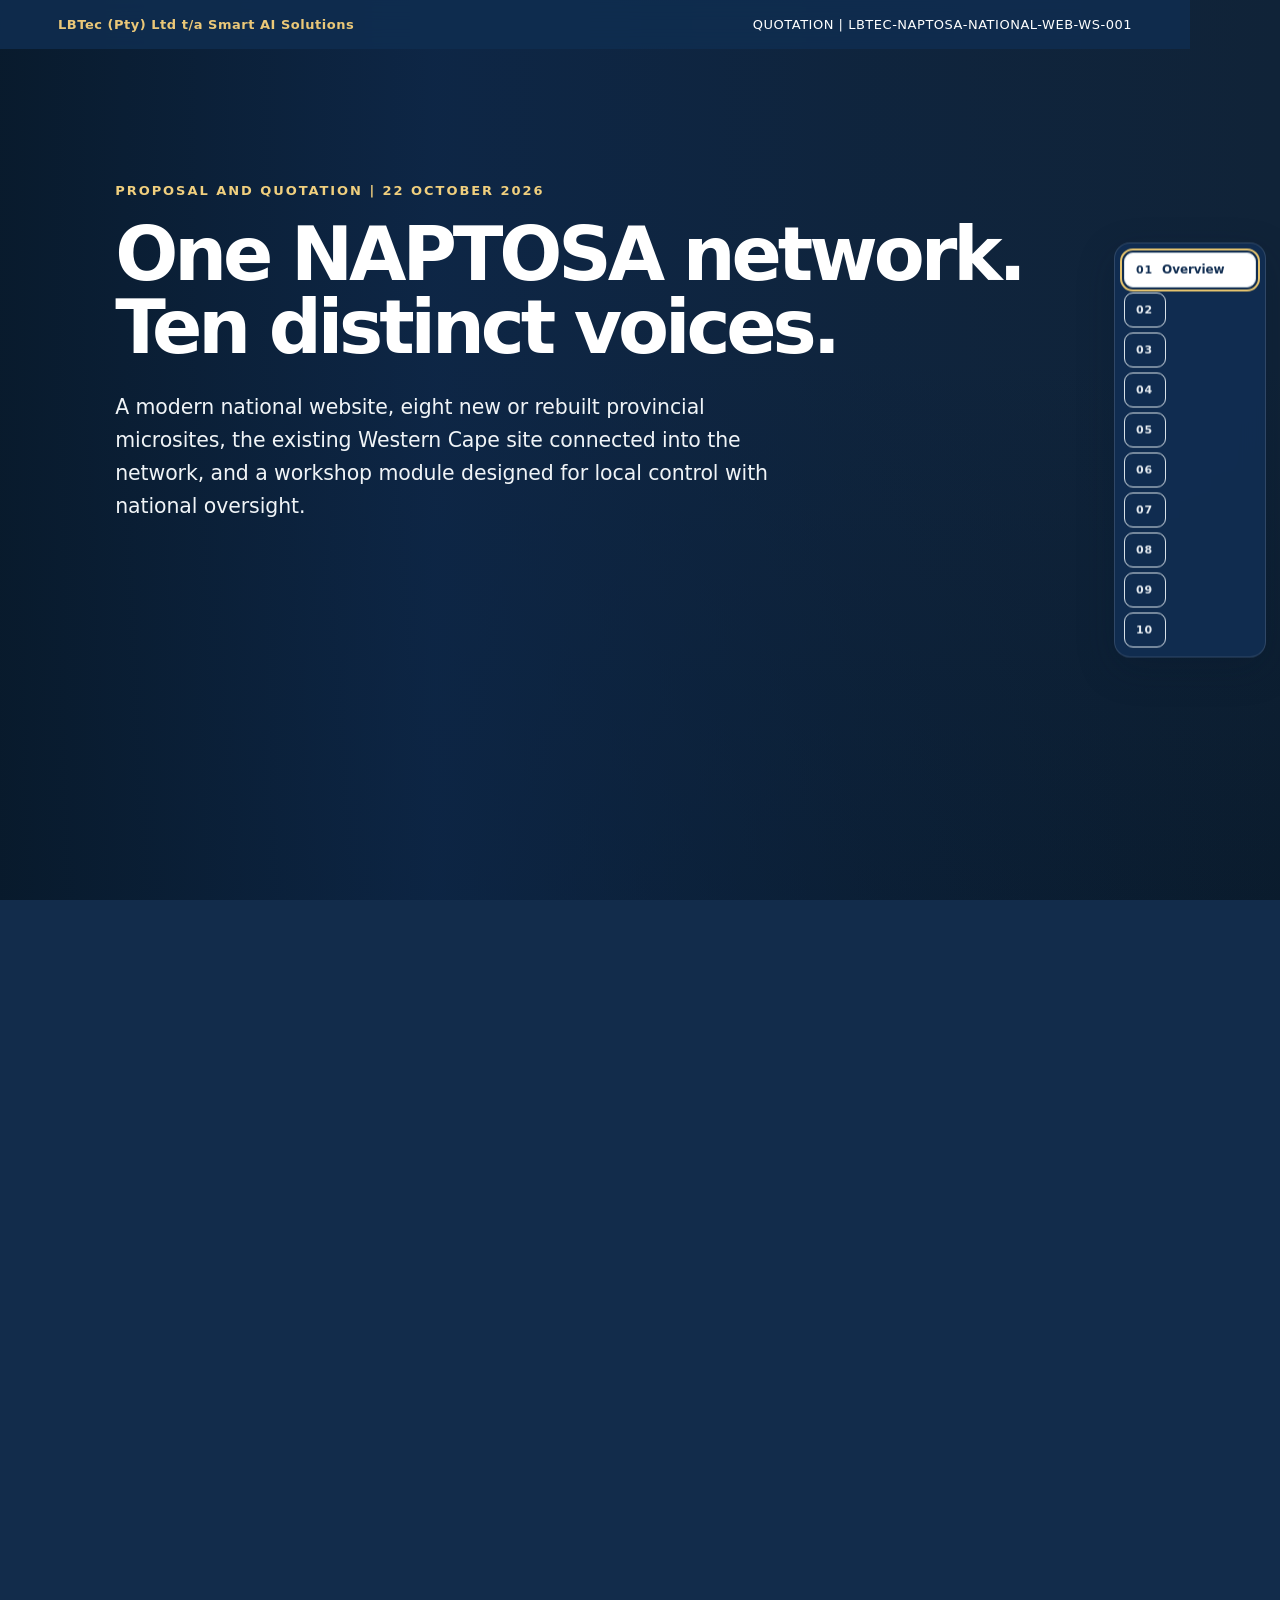
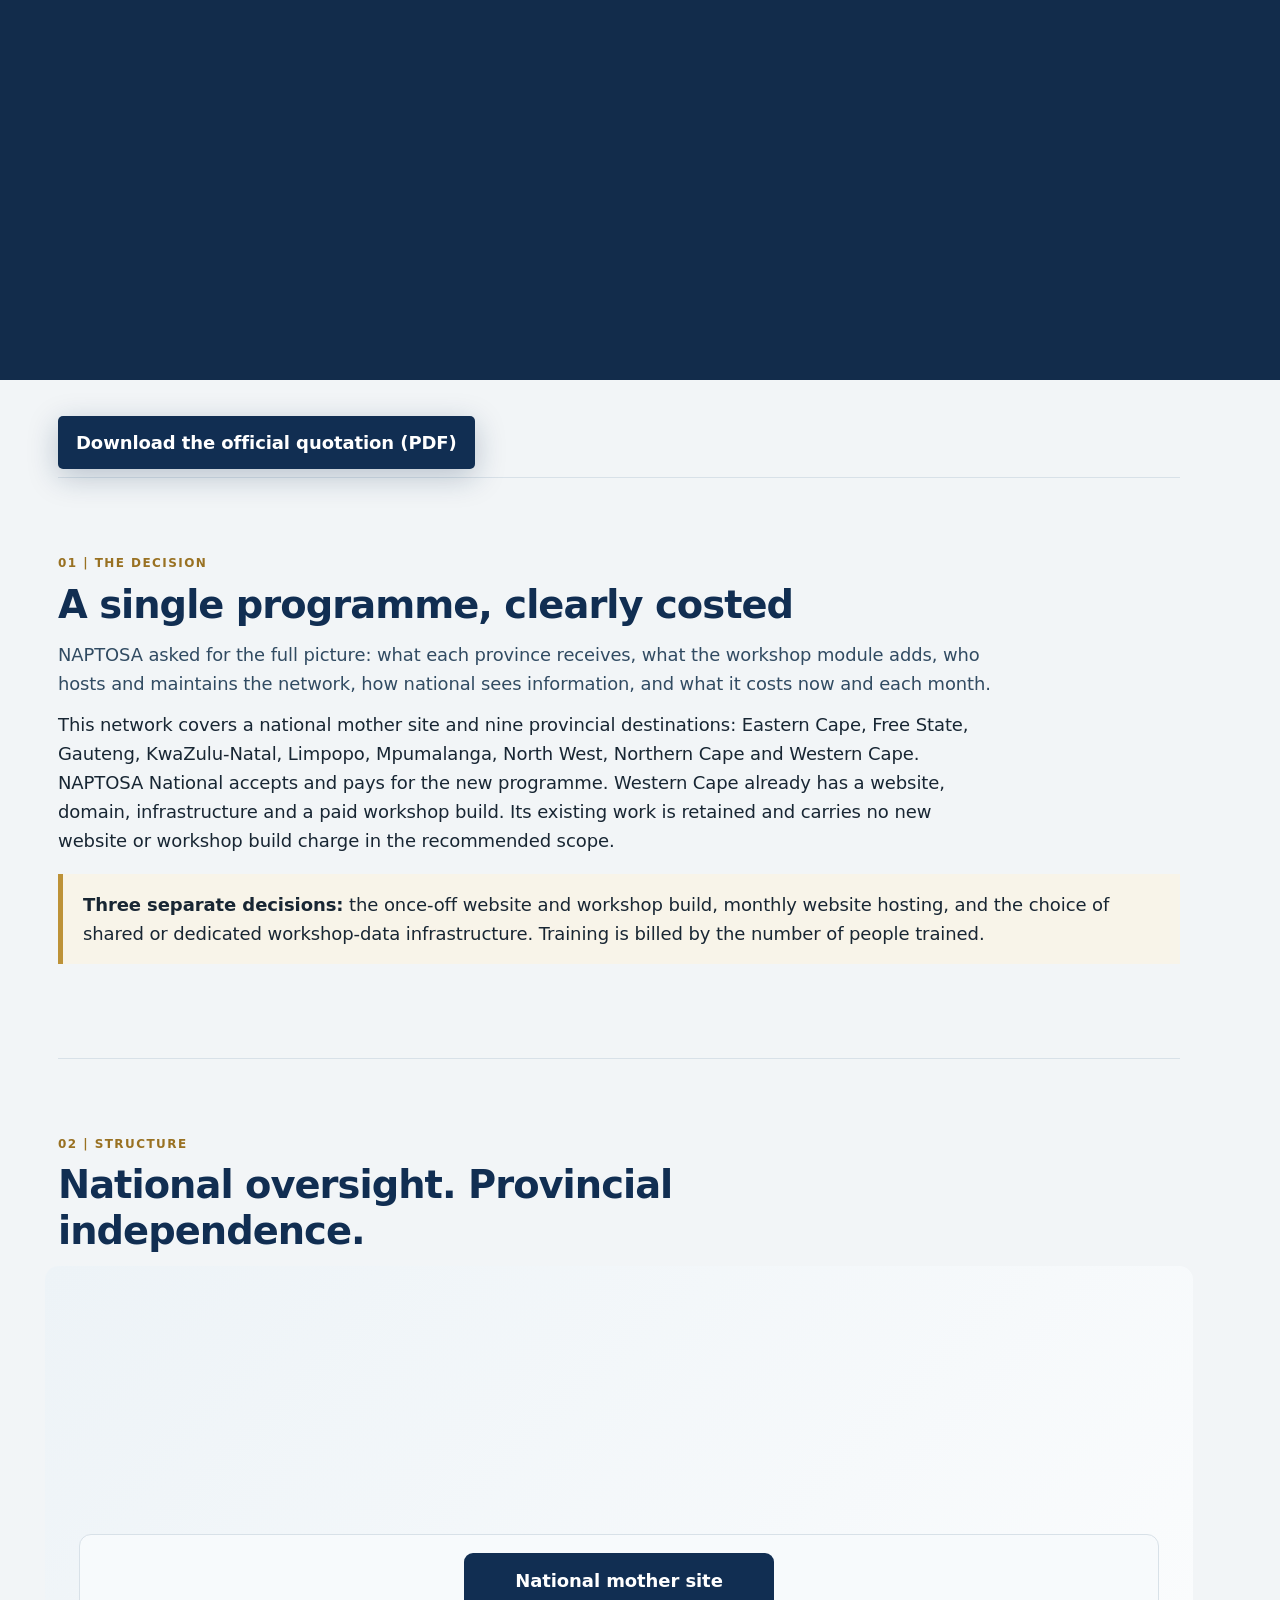
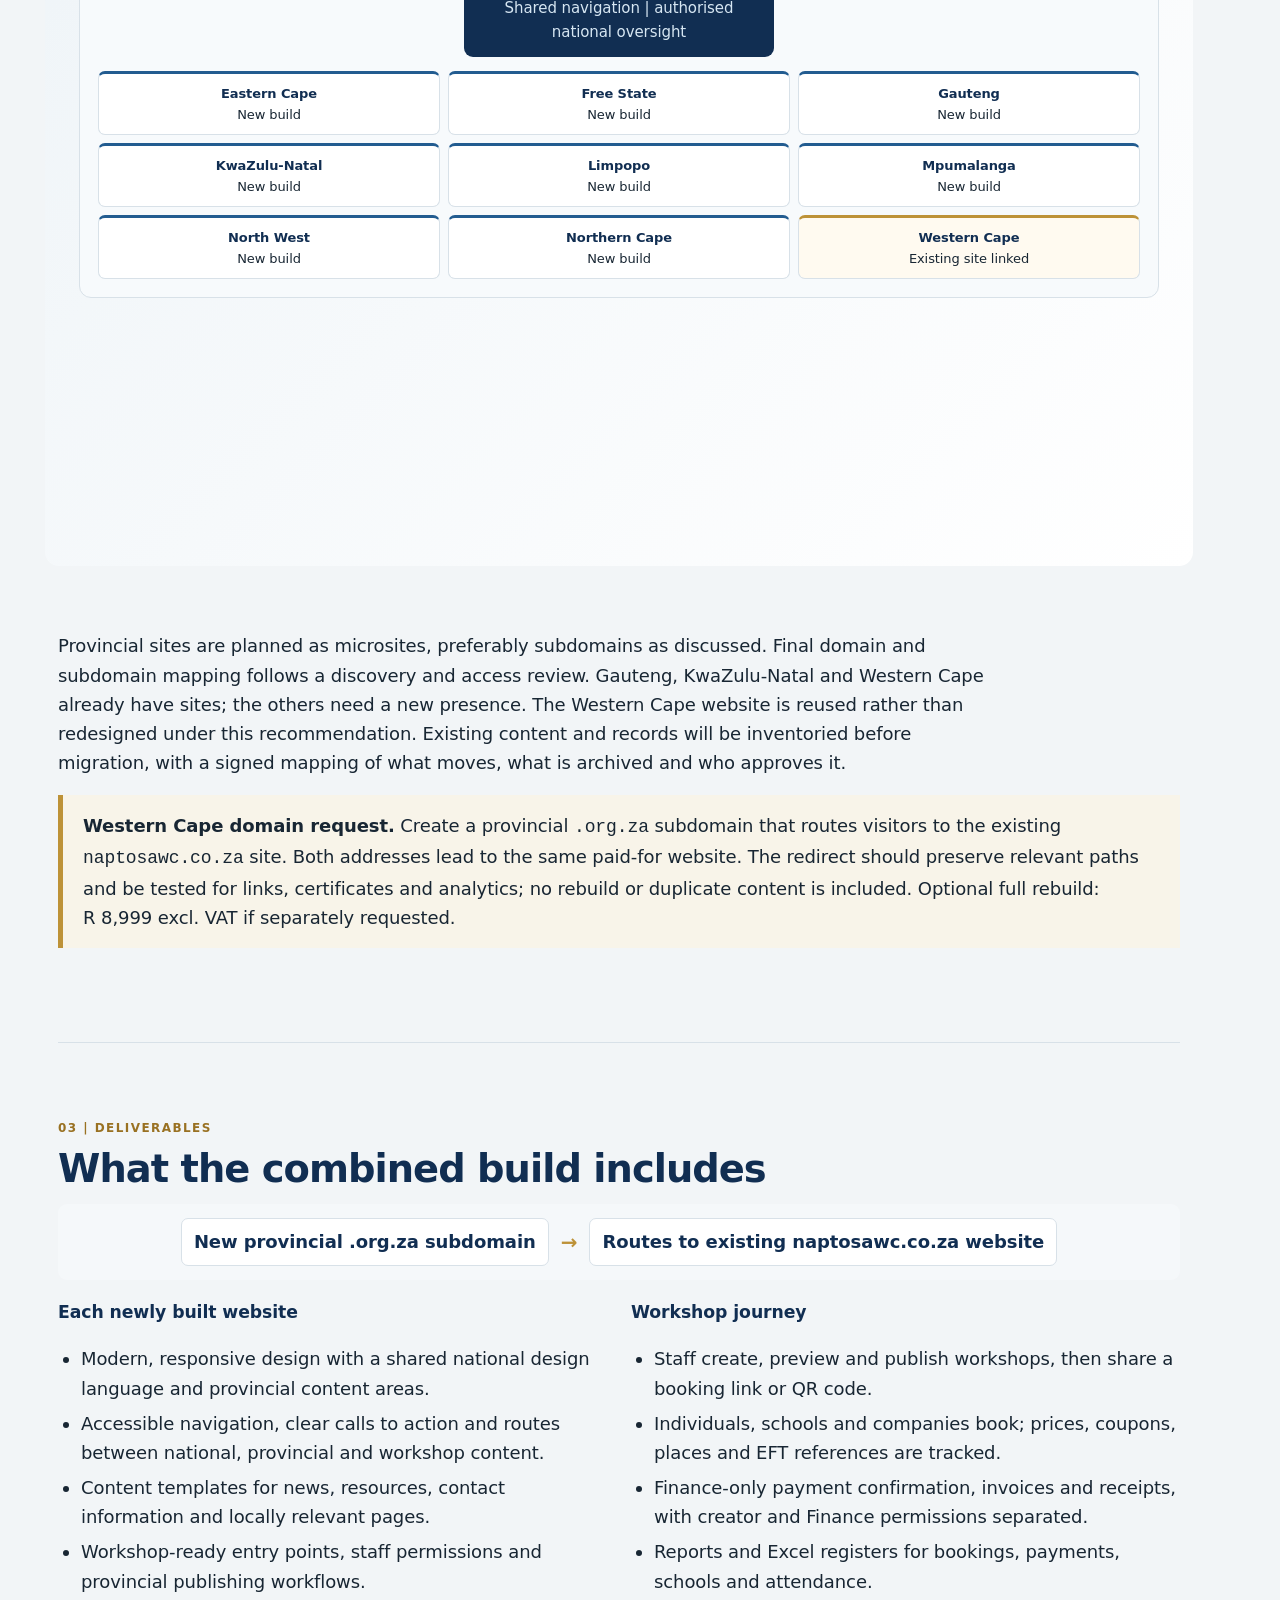
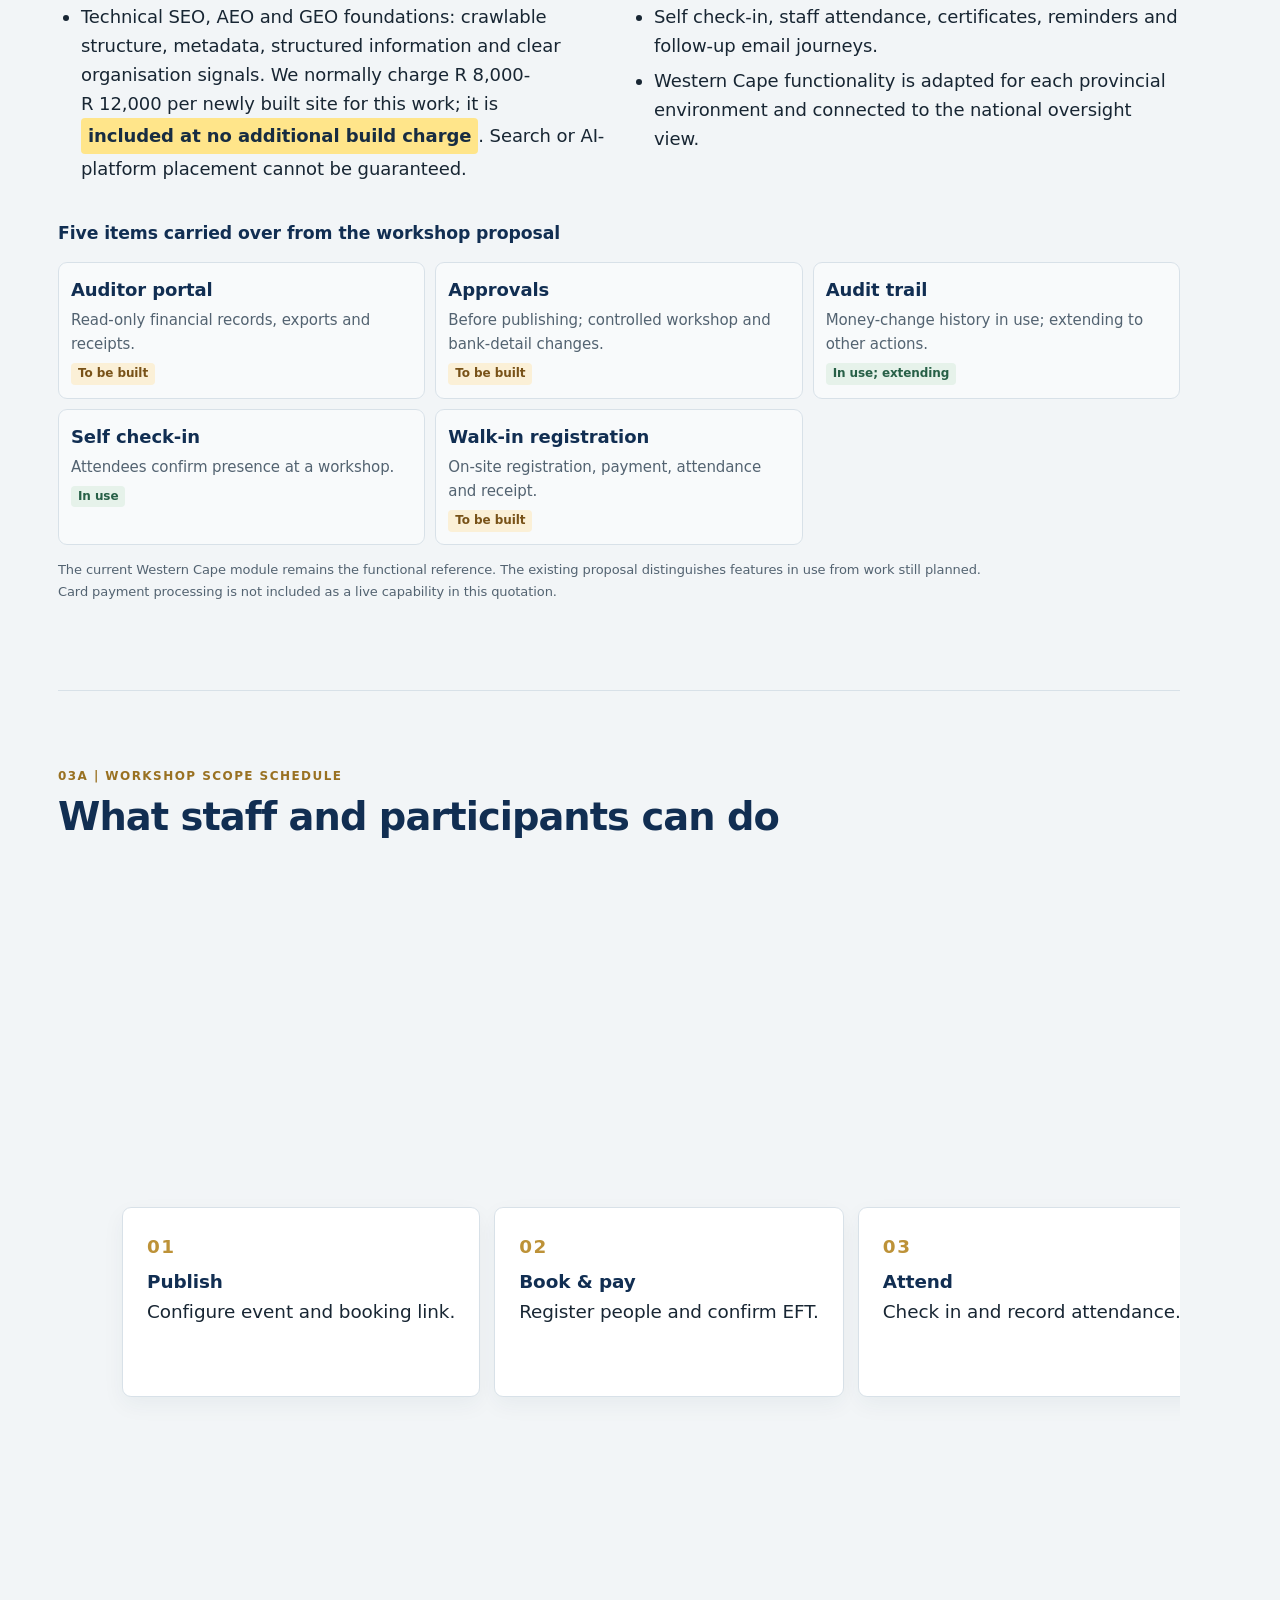
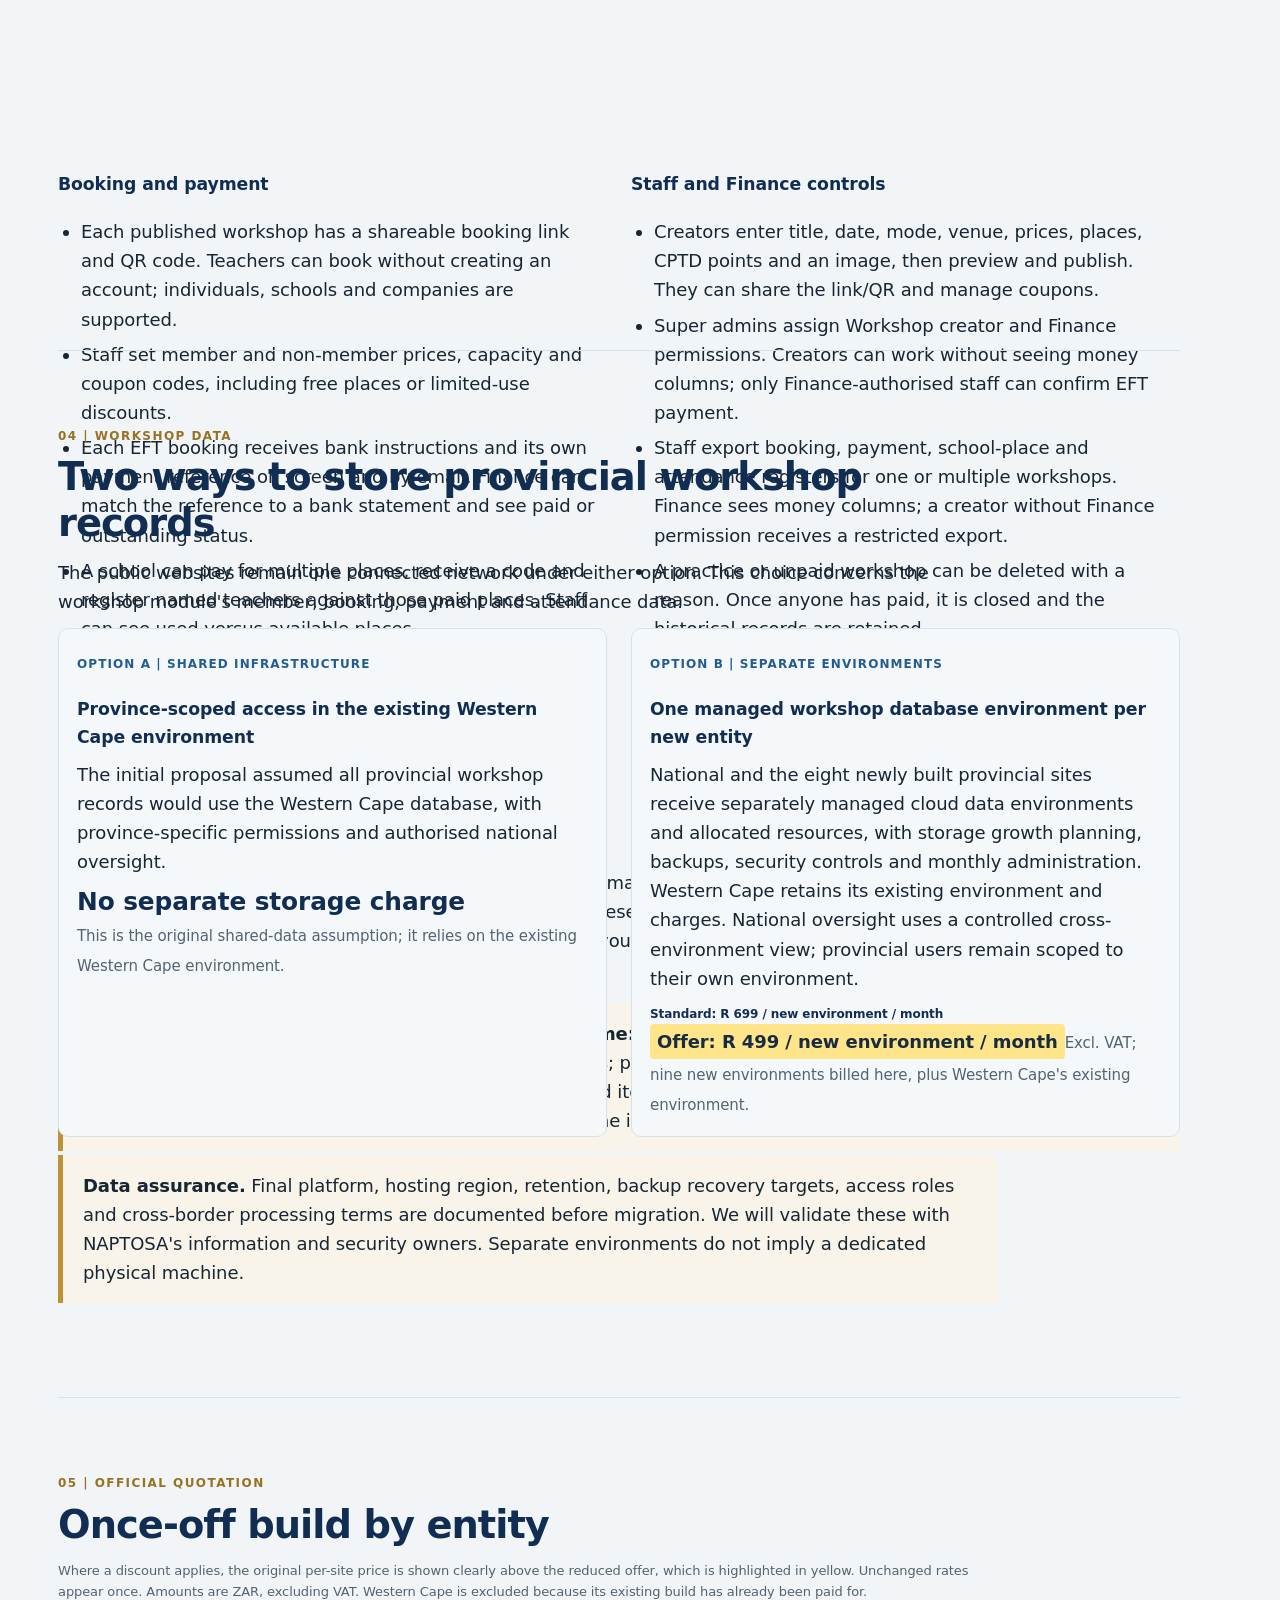
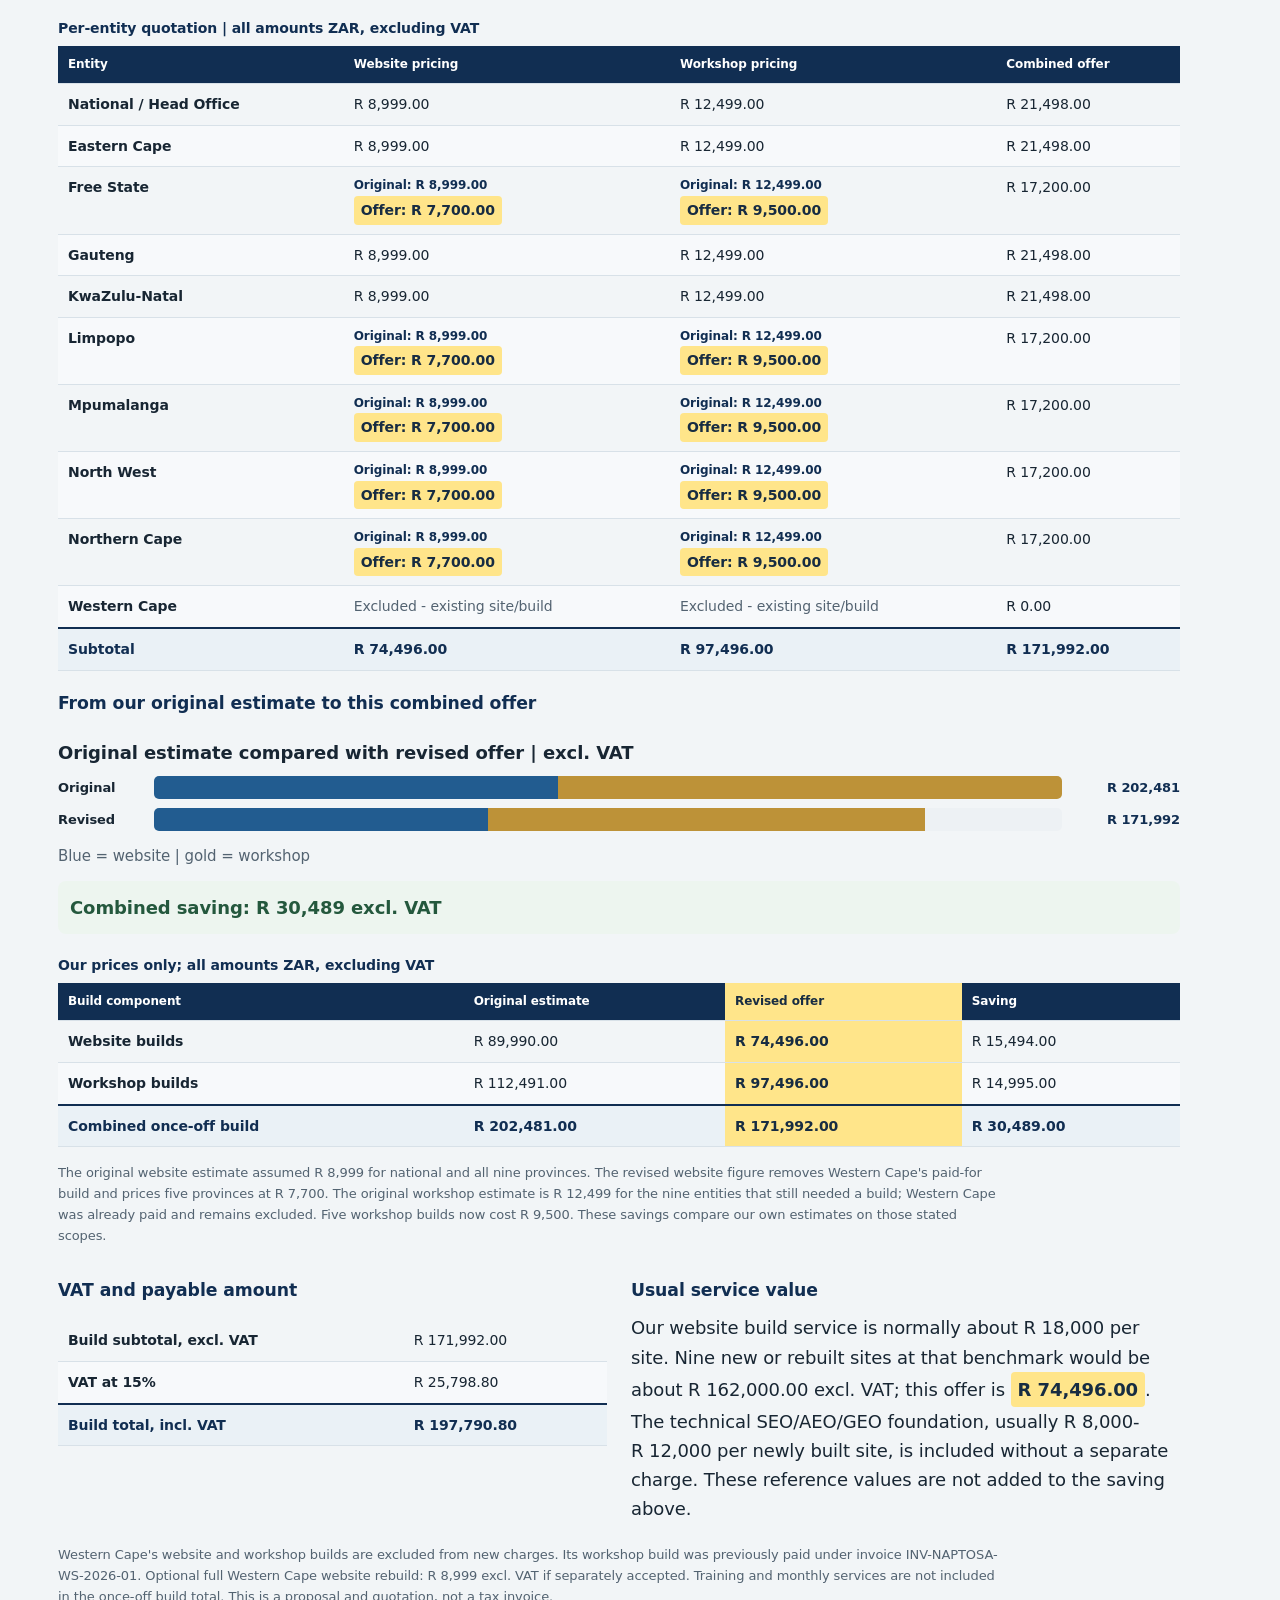
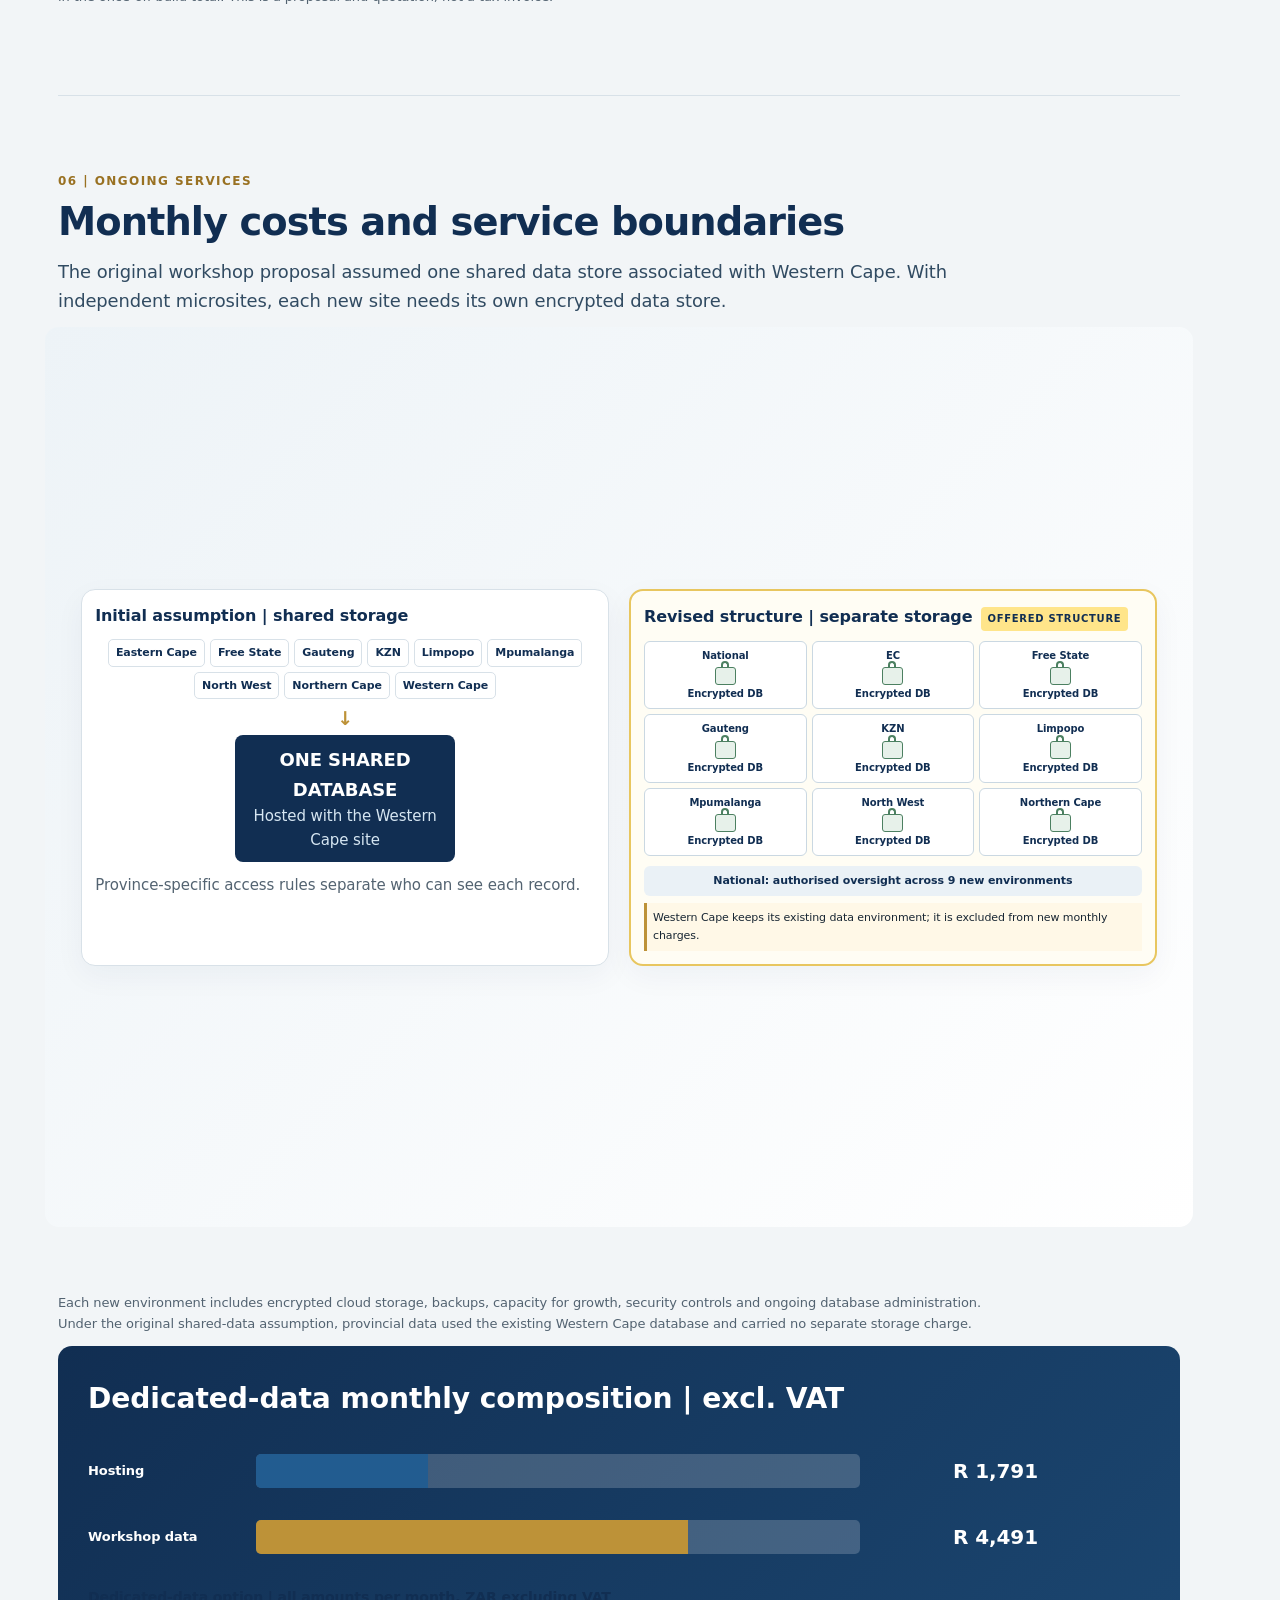
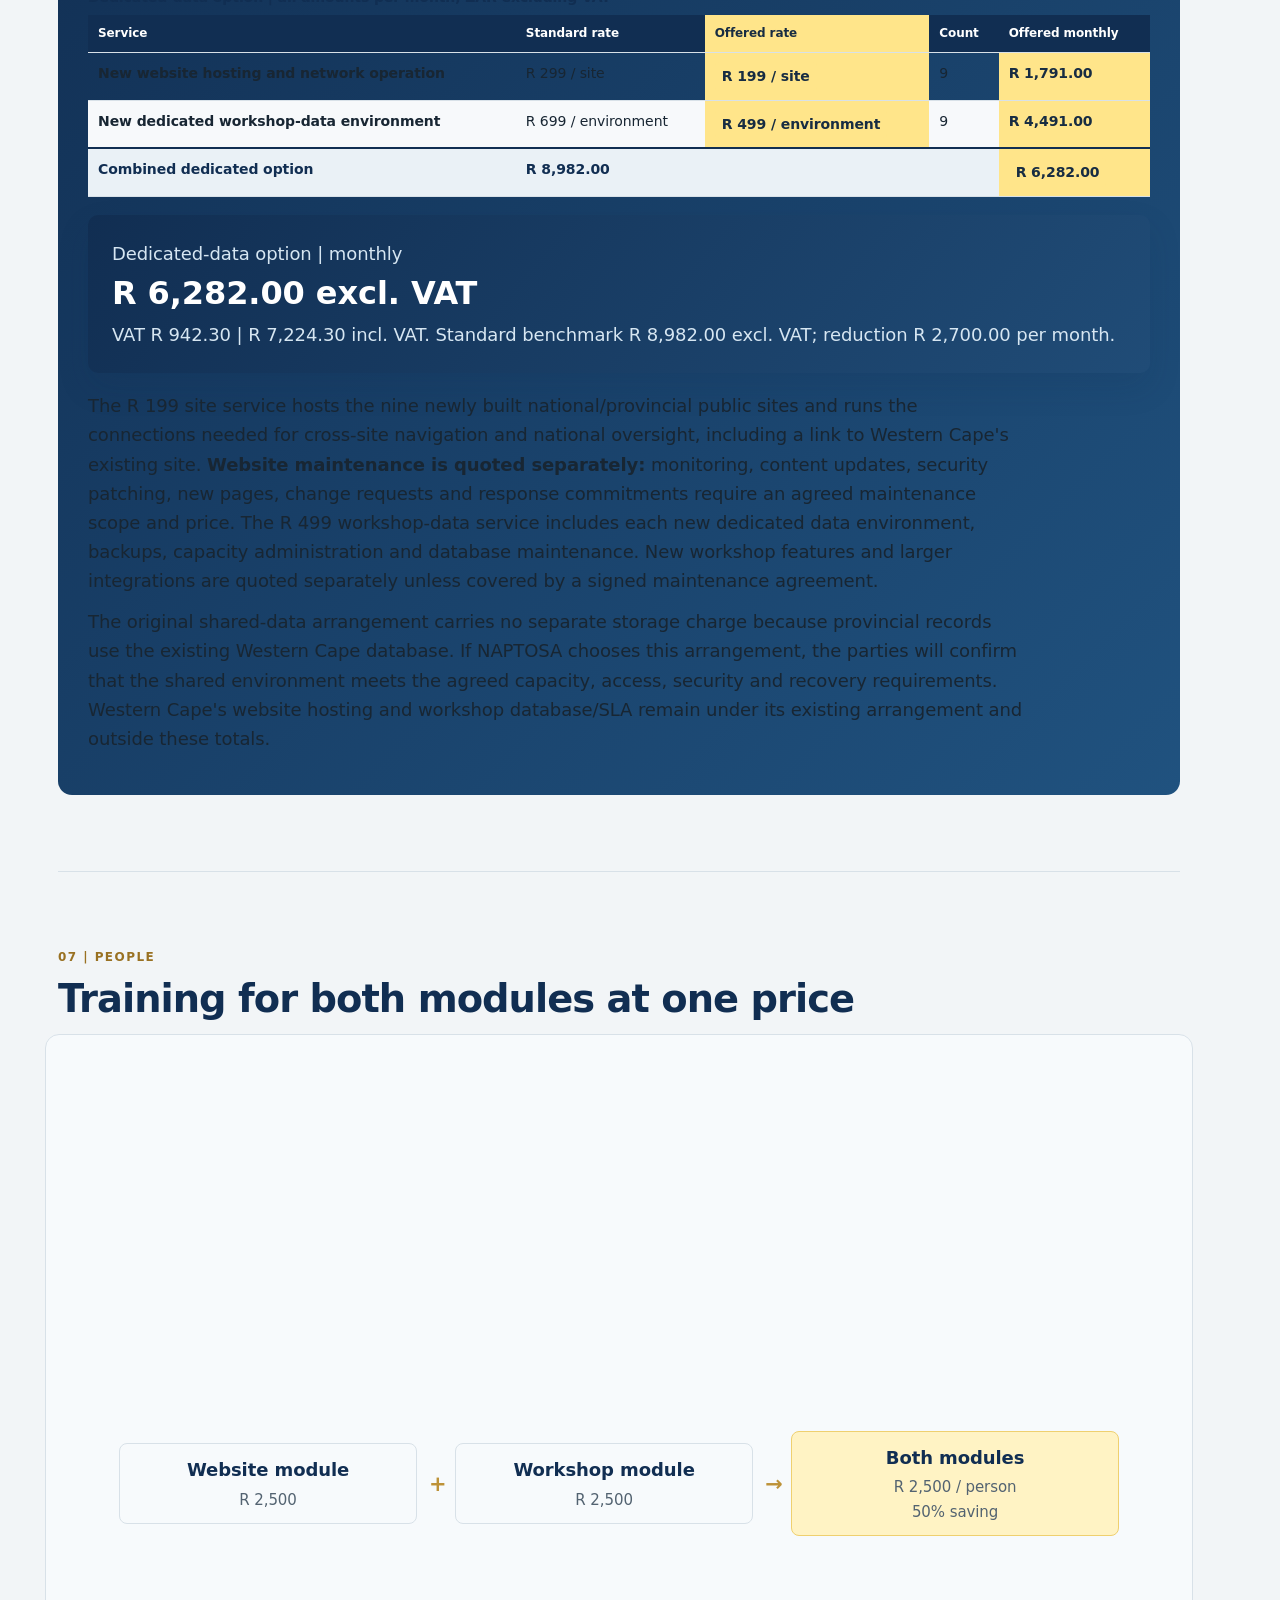
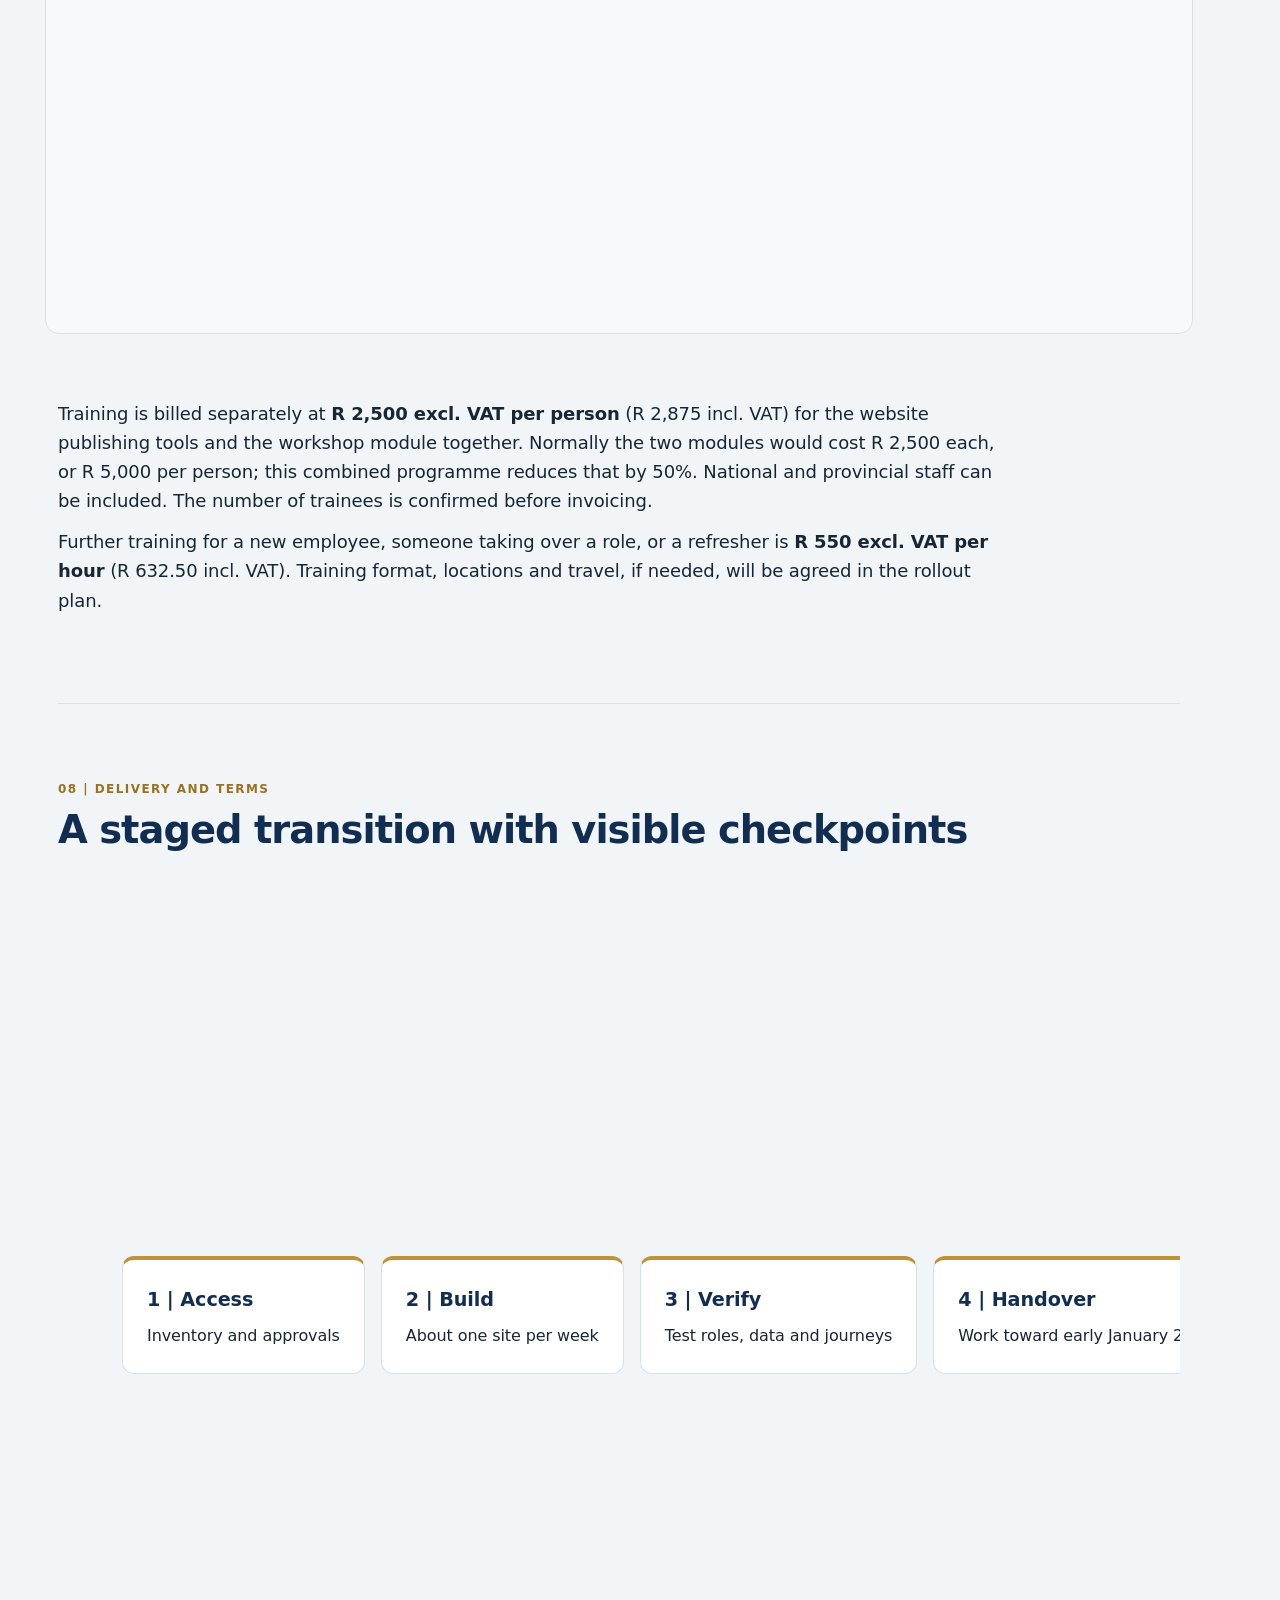
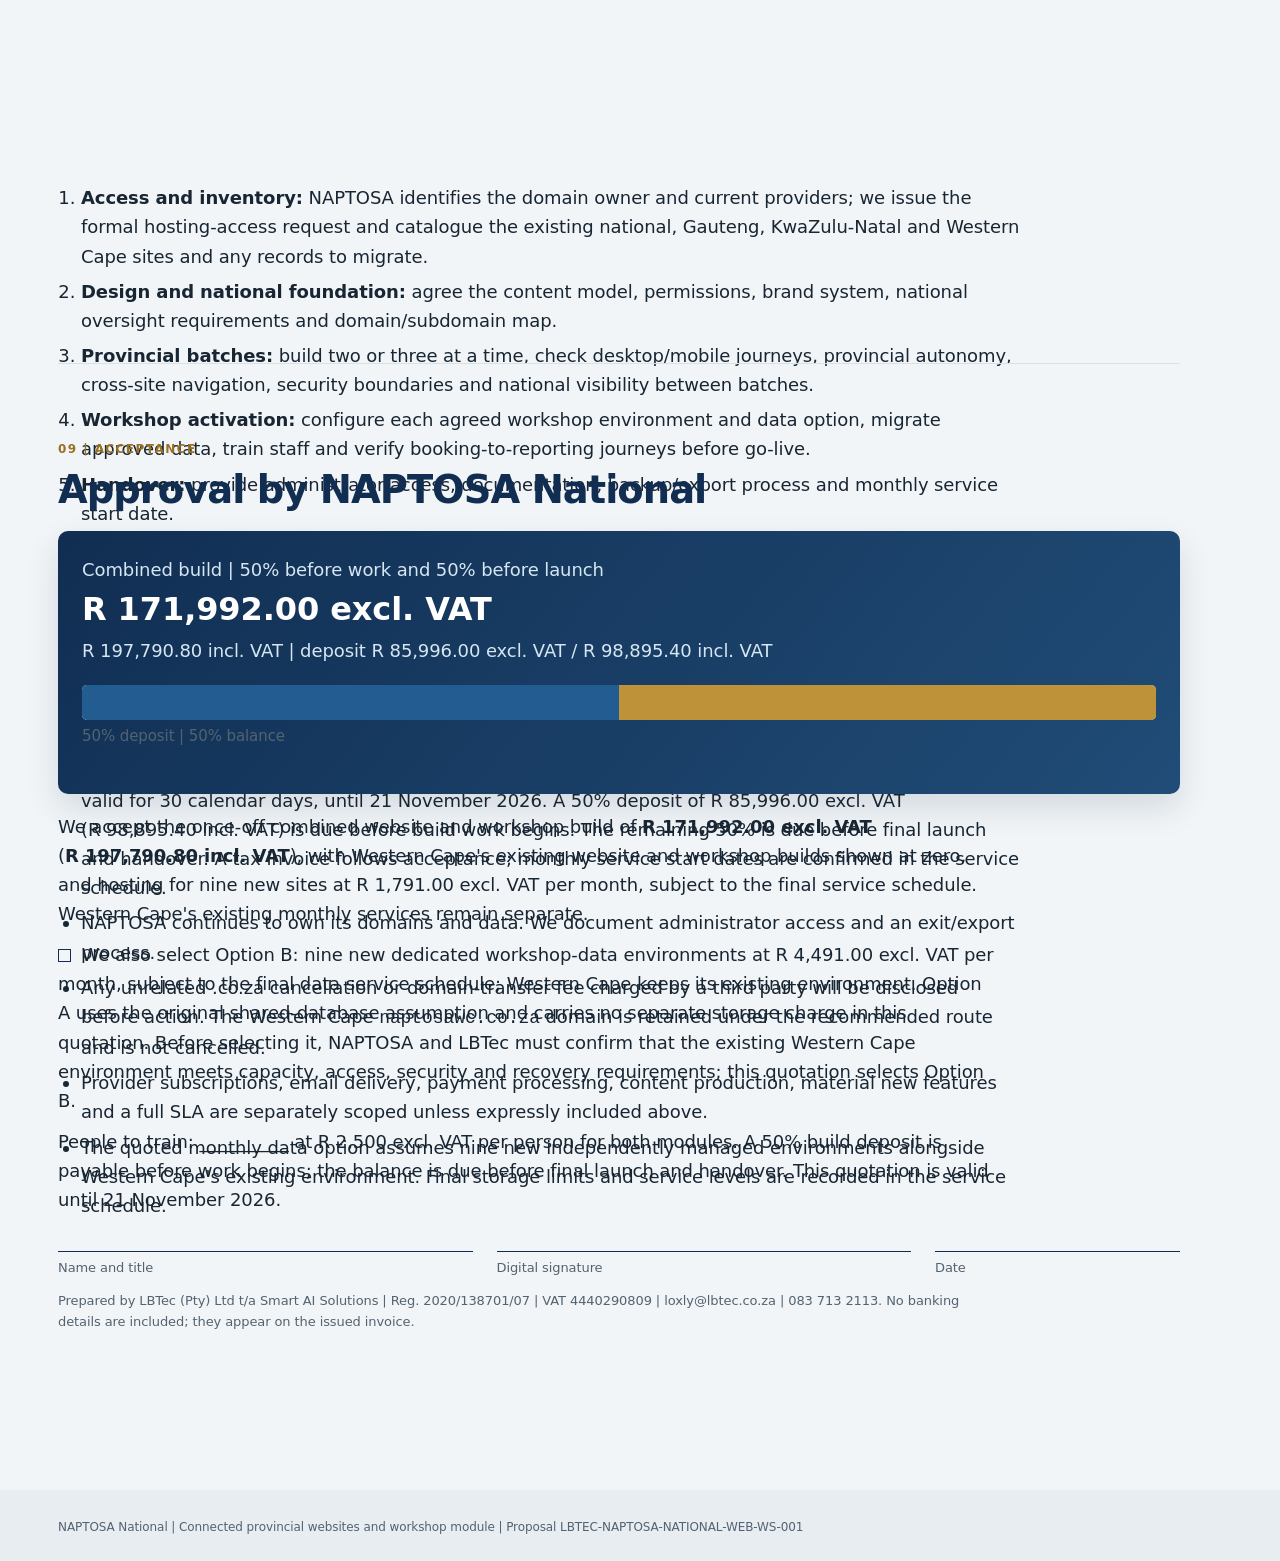
==== index.html @ cd44ed41 "Bust stylesheet cache for final proposal layout" ====
<!doctype html>
<html lang="en-ZA"><head><meta charset="utf-8"><meta name="viewport" content="width=device-width,initial-scale=1">
<meta name="robots" content="noindex, nofollow"><meta name="description" content="Proposal and quotation LBTEC-NAPTOSA-NATIONAL-WEB-WS-001 for NAPTOSA National: a connected national and provincial website network and the workshop module."><link rel="icon" href="assets/naptosa-shield.webp" type="image/webp"><link rel="preload" as="image" href="assets/hero-poster.webp">
<title>NAPTOSA National | Website Network and Workshop Module Proposal</title><style>
@page { size: A4; margin: 16mm 15mm 18mm; }
:root { --navy:#132f54; --blue:#225c90; --gold:#bd9238; --cream:#f8f4e9; --ink:#182633; --muted:#536371; --line:#d8e1e8; }
* { box-sizing:border-box; }
html { scroll-behavior:smooth; }
@media (prefers-reduced-motion: reduce) { html { scroll-behavior:auto; } }
body { margin:0; font:16px/1.52 Aptos, 'Segoe UI', Arial, sans-serif; color:var(--ink); background:#e7edf1; }
.proposal { max-width:1060px; margin:32px auto; background:#fff; box-shadow:0 18px 65px #142c4430; }
.topbar { background:var(--navy); color:white; padding:16px 48px; display:flex; justify-content:space-between; gap:20px; font-size:13px; letter-spacing:.04em; }
.topbar b { color:#ebc878; }
.cover { padding:72px 58px 62px; background:linear-gradient(135deg,#fff 0%,#fff 61%,#f4f8fb 100%); border-bottom:8px solid var(--gold); }
.eyebrow { color:var(--blue); font-size:13px; font-weight:800; letter-spacing:.15em; text-transform:uppercase; }
h1 { font-size:clamp(2.4rem,5vw,4.2rem); line-height:1.08; letter-spacing:-.045em; color:var(--navy); margin:14px 0 20px; max-width:800px; }
.cover .lead { font-size:1.24rem; max-width:760px; color:#334b60; }
.cover-meta { display:flex; flex-wrap:wrap; gap:16px 36px; margin-top:44px; border-top:1px solid var(--line); padding-top:20px; font-size:14px; }
.cover-meta span { display:block; color:var(--muted); font-size:11px; text-transform:uppercase; letter-spacing:.12em; font-weight:700; }
.content { padding:0 58px 52px; }
nav { display:flex; flex-wrap:wrap; gap:8px; padding:26px 0 14px; }
nav a { color:var(--navy); text-decoration:none; font-size:13px; font-weight:700; border:1px solid var(--line); border-radius:99px; padding:7px 11px; }
nav a:hover, nav a:focus-visible { background:var(--cream); outline:2px solid var(--gold); outline-offset:2px; }
section { padding:28px 0 18px; border-top:1px solid var(--line); }
.section-no { color:var(--gold); font-weight:800; letter-spacing:.12em; font-size:12px; text-transform:uppercase; }
h2 { font-size:1.75rem; line-height:1.2; letter-spacing:-.025em; color:var(--navy); margin:8px 0 12px; }
h3 { color:var(--navy); font-size:1.08rem; margin:19px 0 7px; break-after:avoid; }
p { margin:8px 0 12px; }
.lede { font-size:1.12rem; color:#314b62; }
.muted, small { color:var(--muted); }
.grid { display:grid; grid-template-columns:repeat(3,1fr); gap:12px; margin:20px 0; }
.card { background:#f5f8fa; border:1px solid var(--line); border-radius:10px; padding:18px; break-inside:avoid; }
.card strong { display:block; color:var(--navy); font-size:1.55rem; line-height:1.1; margin:5px 0; }
.card .label { font-size:12px; font-weight:800; color:var(--blue); text-transform:uppercase; letter-spacing:.09em; }
.callout { background:var(--cream); border-left:5px solid var(--gold); padding:16px 20px; margin:18px 0; break-inside:avoid; }
.two { display:grid; grid-template-columns:1fr 1fr; gap:24px; }
ul,ol { padding-left:23px; }
li { margin:6px 0; }
.flow { display:grid; grid-template-columns:repeat(4,1fr); gap:9px; margin:18px 0; }
.flow div { border-top:3px solid var(--gold); background:#f5f8fa; padding:12px; font-size:14px; }
.flow b { display:block; color:var(--navy); }
.network-map,.topology,.money-visual,.timeline,.payment-split { margin:20px 0; break-inside:avoid; }

.storage-comparison { display:grid; grid-template-columns:1fr 1fr; gap:12px; margin:16px 0; break-inside:avoid; }
.storage-model { border:1px solid var(--line); border-radius:10px; padding:13px; background:#f7fafc; }
.storage-model h3 { margin:0 0 8px; }
.shared-sources { display:flex; flex-wrap:wrap; justify-content:center; gap:5px; margin:10px 0; }
.shared-sources span { padding:4px 7px; border:1px solid var(--line); border-radius:5px; background:#fff; color:var(--navy); font-size:11px; font-weight:700; }
.shared-arrow { text-align:center; color:var(--gold); font-size:19px; font-weight:900; line-height:1; }
.shared-db { margin:7px auto; max-width:220px; border-radius:8px; background:var(--navy); color:#fff; text-align:center; padding:10px; font-weight:800; }
.shared-db small { display:block; color:#d6e6f2; font-weight:500; }
.dedicated-grid { display:grid; grid-template-columns:repeat(3,1fr); gap:5px; margin:10px 0; }
.dedicated-cell { text-align:center; padding:6px 3px; border:1px solid #cad8e2; border-radius:6px; background:white; color:var(--navy); font-size:10px; font-weight:800; }
.lock-icon { display:block; width:21px; height:18px; margin:3px auto 1px; position:relative; border-radius:3px; background:#e7f1ea; border:1px solid #4c8061; }
.lock-icon:before { content:""; position:absolute; width:8px; height:7px; left:5px; top:-7px; border:2px solid #4c8061; border-bottom:0; border-radius:7px 7px 0 0; }
.national-oversight { text-align:center; background:#eaf1f6; border-radius:6px; padding:6px; color:var(--navy); font-size:11px; font-weight:800; }
.wc-existing { margin-top:7px; padding:6px; border-left:3px solid var(--gold); background:#fff8e7; font-size:11px; }
.training-visual { display:grid; grid-template-columns:1fr 26px 1fr 26px 1.1fr; align-items:center; gap:6px; margin:16px 0; text-align:center; }
.training-visual div { padding:11px 6px; border:1px solid var(--line); border-radius:8px; background:#f7fafc; }
.training-visual b { display:block; color:var(--navy); }
.training-visual small { display:block; margin-top:3px; }
.training-visual .arrow { border:0; background:transparent; color:var(--gold); font-size:21px; font-weight:900; }
.training-visual .combined { background:#fff3c4; border-color:#efd06f; }

.network-map { border:1px solid var(--line); border-radius:12px; padding:18px; background:#f7fafc; }
.hub { margin:0 auto 14px; max-width:310px; text-align:center; background:var(--navy); color:#fff; padding:13px; border-radius:9px; font-weight:800; }
.hub small { display:block; color:#d6e6f2; font-weight:500; }
.branches { display:grid; grid-template-columns:repeat(3,1fr); gap:8px; }
.branch { position:relative; border:1px solid var(--line); border-top:3px solid var(--blue); border-radius:7px; background:#fff; padding:9px; text-align:center; font-size:13px; }
.branch.retained { border-top-color:var(--gold); background:#fffaf0; }
.branch b { display:block; color:var(--navy); }
.route { display:flex; align-items:center; justify-content:center; gap:12px; flex-wrap:wrap; padding:14px; background:#f5f8fa; border-radius:9px; text-align:center; }
.route span { padding:8px 12px; background:white; border:1px solid var(--line); border-radius:7px; font-weight:700; color:var(--navy); }
.route i { color:var(--gold); font-size:20px; font-style:normal; font-weight:800; }
.status-grid { display:grid; grid-template-columns:repeat(3,1fr); gap:10px; margin:14px 0; break-inside:avoid; }
.status-card { border:1px solid var(--line); border-radius:9px; padding:12px; background:#f8fafb; break-inside:avoid; }
.status-card b { display:block; color:var(--navy); margin-bottom:4px; }
.status-card small { display:block; }
.journey { display:grid; grid-template-columns:repeat(4,1fr); gap:8px; margin:18px 0; counter-reset:step; }
.journey article { position:relative; border:1px solid var(--line); border-radius:9px; padding:14px 12px; background:#f7fafc; }
.journey article:before { counter-increment:step; content:counter(step,decimal-leading-zero); display:block; color:var(--gold); font-weight:900; letter-spacing:.08em; margin-bottom:5px; }
.journey b { display:block; color:var(--navy); }
.topology { display:grid; grid-template-columns:1fr 1fr; gap:14px; }
.topology-card { border:1px solid var(--line); border-radius:10px; padding:16px; background:#f8fafb; break-inside:avoid; }
.stores { display:flex; justify-content:center; align-items:center; gap:5px; flex-wrap:wrap; margin:14px 0; }
.store { border:1px solid #9eb2c3; border-radius:5px; padding:7px; color:var(--navy); background:#fff; font-size:11px; text-align:center; }
.store.national { background:var(--navy); color:white; }
.barrow { display:grid; grid-template-columns:88px 1fr 110px; gap:8px; align-items:center; margin:9px 0; font-size:13px; }
.bar { height:23px; display:flex; overflow:hidden; border-radius:5px; background:#edf1f4; }
.bar span { display:block; height:100%; }
.bar .web { background:#225c90; }.bar .workshop { background:#bd9238; }
.bar-label { font-variant-numeric:tabular-nums; text-align:right; color:var(--navy); font-weight:800; }
.saving-banner { margin-top:12px; padding:12px; border-radius:8px; background:#edf5ef; color:#24583d; font-weight:800; }
.payment-split .bar { height:35px; }
.timeline { display:grid; grid-template-columns:repeat(4,1fr); gap:0; border-top:3px solid var(--gold); }
.timeline div { padding:12px 10px; border-left:1px solid var(--line); font-size:13px; }
.timeline b { display:block; color:var(--navy); }
table { width:100%; border-collapse:collapse; margin:15px 0; font-size:14px; }
caption { text-align:left; color:var(--navy); font-weight:800; margin-bottom:6px; }
th,td { padding:9px 10px; border-bottom:1px solid var(--line); text-align:left; vertical-align:top; }
thead th { color:white; background:var(--navy); font-size:12px; }
tbody tr:nth-child(even) { background:#f7f9fb; }
td:not(:first-child),.sum { font-variant-numeric:tabular-nums; white-space:nowrap; }
.total { background:#eaf1f6 !important; color:var(--navy); font-weight:800; }
.total th,.total td { border-top:2px solid var(--navy); }
.old-rate { display:block; color:var(--navy); font-size:12px; font-weight:700; }
.discount-rate { display:inline-block; padding:3px 7px; border-radius:4px; background:#ffe58a; color:#172c42; font-weight:900; white-space:nowrap; }
.rate-highlight { display:inline-block; padding:3px 7px; border-radius:4px; background:#ffe58a; color:#172c42; font-weight:900; white-space:nowrap; }
.offer-column { background:#ffe58a !important; color:#172c42 !important; font-weight:900 !important; }
.revised-column { background:#fff3c4 !important; color:var(--navy); font-weight:900; }
.price-note { font-size:13px; color:var(--muted); }
.status { display:inline-block; color:#276047; background:#e6f2ea; padding:1px 7px; border-radius:4px; font-weight:700; font-size:12px; }
.status.future { color:#785218; background:#fbf0d7; }
.quote-box { background:var(--navy); color:white; padding:24px; border-radius:10px; margin:18px 0; break-inside:avoid; }
.quote-box strong { font-size:2rem; display:block; }
.quote-box span { color:#d6e6f2; }
.signature { display:grid; grid-template-columns:1.1fr 1.1fr .65fr; gap:24px; margin:36px 0 12px; }
.signature div { border-top:1px solid var(--navy); padding-top:5px; font-size:13px; color:var(--muted); }
.tickbox { display:inline-block; width:13px; height:13px; border:1px solid var(--navy); vertical-align:-1px; margin-right:5px; }
.footer { padding:24px 58px; background:#edf3f7; font-size:12px; color:var(--muted); }
.download { display:inline-block; margin:18px 0 0; padding:12px 18px; background:var(--navy); color:white; font-weight:700; text-decoration:none; border-radius:5px; }
.download:hover,.download:focus-visible { background:var(--blue); outline:3px solid var(--gold); outline-offset:3px; }
@media(max-width:700px) { .proposal{margin:0;box-shadow:none}.topbar{padding:14px 22px}.cover{padding:48px 22px}.content{padding:0 22px 30px}.grid,.two{grid-template-columns:1fr}.flow{grid-template-columns:1fr 1fr}.footer{padding:22px}table{display:block;overflow-x:auto;white-space:nowrap} }
@media(max-width:700px) { .storage-comparison{grid-template-columns:1fr}.training-visual{grid-template-columns:1fr}.training-visual .arrow{transform:rotate(90deg)}.branches,.status-grid{grid-template-columns:repeat(2,1fr)}.journey,.topology{grid-template-columns:1fr 1fr}.barrow{grid-template-columns:72px 1fr 84px}.timeline{grid-template-columns:1fr 1fr;border-top:0;border-left:3px solid var(--gold)} }
@media print { html{scroll-behavior:auto}body{background:white;font-size:10.5pt}.proposal{box-shadow:none;margin:0;max-width:none}.topbar{padding:10px 0}.cover{padding:26px 0 25px}.cover h1{font-size:35pt}.cover .lead{font-size:14pt}.content{padding:0}.footer{padding:15px 0}nav,.download{display:none}section{padding:17px 0 8px}h2{font-size:18pt}h3{font-size:12pt}.grid{gap:8px}.card{padding:10px}.card strong{font-size:17pt}.flow{gap:5px}.flow div{padding:7px}table{font-size:9pt}th,td{padding:5px 6px}.card, .callout, .quote-box, table, tr, .flow, #acceptance,.network-map,.topology,.journey,.timeline,.payment-split,.status-grid,.status-card { break-inside:avoid-page }.workshop-ops{break-before:page} #overview,#data,#investment,#monthly,#delivery,#acceptance{break-before:page}.print-break{break-before:page} a{color:inherit;text-decoration:none} }
</style><link rel="stylesheet" href="scrollcraft.css"><link rel="stylesheet" href="proposal.css?v=20261022-2"></head>
<body><main class="proposal" id="top">
<div class="topbar"><b>LBTec (Pty) Ltd t/a Smart AI Solutions</b><span>QUOTATION  |  LBTEC-NAPTOSA-NATIONAL-WEB-WS-001</span></div>
<header class="cover" id="overview" data-sc-act="scrub" data-sc-span="2.2" data-sc-dwell="0.28"><div class="sc-stage" data-sc-stage><img class="sc-stage__poster" src="assets/hero-poster.webp" alt=""><video data-sc-scrub data-sc-src="assets/hero.mp4" data-sc-src-mobile="assets/hero-mobile.mp4" playsinline muted aria-hidden="true"></video><div class="sc-scrim"></div></div><div class="hero-copy"><div class="eyebrow">Proposal and quotation  |  22 October 2026</div>
<h1>One NAPTOSA network.<br>Ten distinct voices.</h1>
<p class="lead">A modern national website, eight new or rebuilt provincial microsites, the existing Western Cape site connected into the network, and a workshop module designed for local control with national oversight.</p>
<div class="grid"><div class="card"><span class="label">Once-off build  |  excl. VAT</span><strong>R 171,992.00</strong><span>Nine charged entities; Western Cape existing build retained</span></div>
<div class="card"><span class="label">Monthly website hosting</span><strong>R 1,791.00</strong><span>Nine new services at R 199 each; Western Cape remains on its existing arrangement</span></div>
<div class="card"><span class="label">Optional dedicated data</span><strong>R 4,491.00</strong><span>Nine new workshop environments at R 499 each per month; Western Cape remains on its existing arrangement</span></div></div>
<div class="network-map" aria-label="Ten connected destinations: one national site, eight new provincial sites, and the retained Western Cape site"><b>One national hub  |  nine provincial destinations</b><div class="branches"><div class="branch"><b>National</b>1 site</div><div class="branch"><b>Eight new builds</b>EC  |  FS  |  Gauteng  |  KZN  |  Limpopo  |  Mpumalanga  |  North West  |  Northern Cape</div><div class="branch retained"><b>Western Cape</b>Existing site retained</div></div></div>
<div class="cover-meta"><div><span>Prepared for</span>NAPTOSA National  |  Attention: Michelle Mosupye</div><div><span>Prepared by</span>LBTec (Pty) Ltd t/a Smart AI Solutions  |  Loxly Atkinson</div><div><span>Decision</span>National acceptance for the agreed rollout</div></div>
<a class="download" href="downloads/LBTec-NAPTOSA-National-Web-and-Workshop-Proposal.pdf" download>Download the official quotation (PDF)</a></div></header><nav class="chapter-nav" aria-label="Proposal chapters"><a href="#overview" aria-label="Overview" aria-current="location"><span>01</span><i>Overview</i></a><a href="#network" aria-label="Network"><span>02</span><i>Network</i></a><a href="#scope" aria-label="Scope"><span>03</span><i>Scope</i></a><a href="#workshop-detail" aria-label="Workshop"><span>04</span><i>Workshop</i></a><a href="#data" aria-label="Data"><span>05</span><i>Data</i></a><a href="#investment" aria-label="Quotation"><span>06</span><i>Quotation</i></a><a href="#monthly" aria-label="Monthly services"><span>07</span><i>Monthly</i></a><a href="#training" aria-label="Training"><span>08</span><i>Training</i></a><a href="#delivery" aria-label="Delivery and terms"><span>09</span><i>Delivery</i></a><a href="#acceptance" aria-label="Acceptance"><span>10</span><i>Accept</i></a></nav><div class="content"><a class="download" href="downloads/LBTec-NAPTOSA-National-Web-and-Workshop-Proposal.pdf" download>Download the official quotation (PDF)</a>

<section class="chapter-intro" data-sc-act="flow"><div class="section-no">01  |  The decision</div><h2>A single programme, clearly costed</h2>
<p class="lede">NAPTOSA asked for the full picture: what each province receives, what the workshop module adds, who hosts and maintains the network, how national sees information, and what it costs now and each month.</p>
<p>This network covers a national mother site and nine provincial destinations: Eastern Cape, Free State, Gauteng, KwaZulu-Natal, Limpopo, Mpumalanga, North West, Northern Cape and Western Cape. NAPTOSA National accepts and pays for the new programme. Western Cape already has a website, domain, infrastructure and a paid workshop build. Its existing work is retained and carries no new website or workshop build charge in the recommended scope.</p>
<div class="callout"><b>Three separate decisions:</b> the once-off website and workshop build, monthly website hosting, and the choice of shared or dedicated workshop-data infrastructure. Training is billed by the number of people trained.</div></section>
<section id="network"><div class="section-no">02  |  Structure</div><h2>National oversight. Provincial independence.</h2>
<div class="story-scene" data-sc-act="pin" data-sc-span="1.05"><div class="sc-stage" data-sc-stage><div class="network-map" role="img" aria-label="National website links to all provinces. Provincial workshop records are province-scoped; national staff have authorised oversight."><div class="hub">National mother site<small>Shared navigation  |  authorised national oversight</small></div><div class="branches"><div class="branch"><b>Eastern Cape</b>New build</div><div class="branch"><b>Free State</b>New build</div><div class="branch"><b>Gauteng</b>New build</div><div class="branch"><b>KwaZulu-Natal</b>New build</div><div class="branch"><b>Limpopo</b>New build</div><div class="branch"><b>Mpumalanga</b>New build</div><div class="branch"><b>North West</b>New build</div><div class="branch"><b>Northern Cape</b>New build</div><div class="branch retained"><b>Western Cape</b>Existing site linked</div></div></div></div></div>
<p>Provincial sites are planned as microsites, preferably subdomains as discussed. Final domain and subdomain mapping follows a discovery and access review. Gauteng, KwaZulu-Natal and Western Cape already have sites; the others need a new presence. The Western Cape website is reused rather than redesigned under this recommendation. Existing content and records will be inventoried before migration, with a signed mapping of what moves, what is archived and who approves it.</p>
<div class="callout"><b>Western Cape domain request.</b> Create a provincial <code>.org.za</code> subdomain that routes visitors to the existing <code>naptosawc.co.za</code> site. Both addresses lead to the same paid-for website. The redirect should preserve relevant paths and be tested for links, certificates and analytics; no rebuild or duplicate content is included. Optional full rebuild: R 8,999 excl. VAT if separately requested.</div>
</section>
<section id="scope" data-sc-act="flow"><div class="section-no">03  |  Deliverables</div><h2>What the combined build includes</h2>
<div class="route" aria-label="Western Cape domain routing"><span>New provincial .org.za subdomain</span><i aria-hidden="true">→</i><span>Routes to existing naptosawc.co.za website</span></div>
<div class="two"><div><h3>Each newly built website</h3><ul><li>Modern, responsive design with a shared national design language and provincial content areas.</li><li>Accessible navigation, clear calls to action and routes between national, provincial and workshop content.</li><li>Content templates for news, resources, contact information and locally relevant pages.</li><li>Workshop-ready entry points, staff permissions and provincial publishing workflows.</li><li>Technical SEO, AEO and GEO foundations: crawlable structure, metadata, structured information and clear organisation signals. We normally charge R 8,000-R 12,000 per newly built site for this work; it is <span class="rate-highlight">included at no additional build charge</span>. Search or AI-platform placement cannot be guaranteed.</li></ul></div>
<div><h3>Workshop journey</h3><ul><li>Staff create, preview and publish workshops, then share a booking link or QR code.</li><li>Individuals, schools and companies book; prices, coupons, places and EFT references are tracked.</li><li>Finance-only payment confirmation, invoices and receipts, with creator and Finance permissions separated.</li><li>Reports and Excel registers for bookings, payments, schools and attendance.</li><li>Self check-in, staff attendance, certificates, reminders and follow-up email journeys.</li><li>Western Cape functionality is adapted for each provincial environment and connected to the national oversight view.</li></ul></div></div>
<h3>Five items carried over from the workshop proposal</h3>
<div class="status-grid"><div class="status-card"><b>Auditor portal</b><small>Read-only financial records, exports and receipts.</small><span class="status future">To be built</span></div><div class="status-card"><b>Approvals</b><small>Before publishing; controlled workshop and bank-detail changes.</small><span class="status future">To be built</span></div><div class="status-card"><b>Audit trail</b><small>Money-change history in use; extending to other actions.</small><span class="status">In use; extending</span></div><div class="status-card"><b>Self check-in</b><small>Attendees confirm presence at a workshop.</small><span class="status">In use</span></div><div class="status-card"><b>Walk-in registration</b><small>On-site registration, payment, attendance and receipt.</small><span class="status future">To be built</span></div></div>
<p class="price-note">The current Western Cape module remains the functional reference. The existing proposal distinguishes features in use from work still planned. Card payment processing is not included as a live capability in this quotation.</p></section>
<section id="workshop-detail" data-sc-act="pan" data-sc-span="1.4"><div class="section-no">03a  |  Workshop scope schedule</div><h2>What staff and participants can do</h2><div class="sc-stage" data-sc-stage><div class="journey" data-sc-pan="0.04" aria-label="Publish, book and pay, attend, then follow up"><article><b>Publish</b>Configure event and booking link.</article><article><b>Book &amp; pay</b>Register people and confirm EFT.</article><article><b>Attend</b>Check in and record attendance.</article><article><b>Follow up</b>Certificates, messages and reports.</article></div></div>
<div class="two workshop-ops"><div><h3>Booking and payment</h3><ul><li>Each published workshop has a shareable booking link and QR code. Teachers can book without creating an account; individuals, schools and companies are supported.</li><li>Staff set member and non-member prices, capacity and coupon codes, including free places or limited-use discounts.</li><li>Each EFT booking receives bank instructions and its own payment reference on screen and by email. Finance can match the reference to a bank statement and see paid or outstanding status.</li><li>A school can pay for multiple places, receive a code and register named teachers against those paid places. Staff can see used versus available places.</li><li>When Finance records payment, the payer receives a combined invoice and receipt PDF. A paid attendee receives the workshop reminder before the event. Members can find workshop documents in their member portal.</li></ul></div>
<div><h3>Staff and Finance controls</h3><ul><li>Creators enter title, date, mode, venue, prices, places, CPTD points and an image, then preview and publish. They can share the link/QR and manage coupons.</li><li>Super admins assign Workshop creator and Finance permissions. Creators can work without seeing money columns; only Finance-authorised staff can confirm EFT payment.</li><li>Staff export booking, payment, school-place and attendance registers for one or multiple workshops. Finance sees money columns; a creator without Finance permission receives a restricted export.</li><li>A practice or unpaid workshop can be deleted with a reason. Once anyone has paid, it is closed and the historical records are retained.</li><li>Finance can inspect payment references and status, preview or resend receipts, and read the money-change audit history.</li></ul></div></div>
<h3>At the workshop and afterwards</h3><p>Each event has a check-in QR. Staff can open check-in early, mark attendance individually or in a batch, and issue numbered certificates to paid attendees marked present. Self check-in lets an attendee find and confirm their record. Present attendees receive a thank-you email; absent attendees can receive a missed-you email. Staff can export the attendance register.</p>
<div class="callout"><b>Work still being completed in the existing programme:</b> a next-morning staff summary and register reminder; notification when a workshop date, time or venue changes; part-payment balances on reminders; and a school email listing teachers registered through its code. The five added items above keep their stated in-use or to-be-built position. Rollout acceptance will verify each item rather than assume it is already live.</div></section>
<section id="data"><div class="section-no">04  |  Workshop data</div><h2>Two ways to store provincial workshop records</h2>
<p>The public websites remain one connected network under either option. This choice concerns the workshop module's member, booking, payment and attendance data.</p>
<div class="two"><div class="card"><span class="label">Option A  |  Shared infrastructure</span><h3>Province-scoped access in the existing Western Cape environment</h3><p>The initial proposal assumed all provincial workshop records would use the Western Cape database, with province-specific permissions and authorised national oversight.</p><strong>No separate storage charge</strong><small>This is the original shared-data assumption; it relies on the existing Western Cape environment.</small></div>
<div class="card"><span class="label">Option B  |  Separate environments</span><h3>One managed workshop database environment per new entity</h3><p>National and the eight newly built provincial sites receive separately managed cloud data environments and allocated resources, with storage growth planning, backups, security controls and monthly administration. Western Cape retains its existing environment and charges. National oversight uses a controlled cross-environment view; provincial users remain scoped to their own environment.</p><span class="old-rate">Standard: R 699 / new environment / month</span><span class="rate-highlight">Offer: R 499 / new environment / month</span><small>Excl. VAT; nine new environments billed here, plus Western Cape's existing environment.</small></div></div>
<p class="callout"><b>Data assurance.</b> Final platform, hosting region, retention, backup recovery targets, access roles and cross-border processing terms are documented before migration. We will validate these with NAPTOSA's information and security owners. Separate environments do not imply a dedicated physical machine.</p></section>
<section id="investment" class="print-break" data-sc-act="flow"><div class="section-no">05  |  Official quotation</div><h2>Once-off build by entity</h2>
<p class="price-note">Where a discount applies, the original per-site price is shown clearly above the reduced offer, which is highlighted in yellow. Unchanged rates appear once. Amounts are ZAR, excluding VAT. Western Cape is excluded because its existing build has already been paid for.</p><table><caption>Per-entity quotation  |  all amounts ZAR, excluding VAT</caption><thead><tr><th scope="col">Entity</th><th scope="col">Website pricing</th><th scope="col">Workshop pricing</th><th scope="col">Combined offer</th></tr></thead><tbody><tr><th scope="row">National / Head Office</th><td>R 8,999.00</td><td>R 12,499.00</td><td class="sum">R 21,498.00</td></tr>
<tr><th scope="row">Eastern Cape</th><td>R 8,999.00</td><td>R 12,499.00</td><td class="sum">R 21,498.00</td></tr>
<tr><th scope="row">Free State</th><td><span class="old-rate">Original: R 8,999.00</span><span class="discount-rate">Offer: R 7,700.00</span></td><td><span class="old-rate">Original: R 12,499.00</span><span class="discount-rate">Offer: R 9,500.00</span></td><td class="sum">R 17,200.00</td></tr>
<tr><th scope="row">Gauteng</th><td>R 8,999.00</td><td>R 12,499.00</td><td class="sum">R 21,498.00</td></tr>
<tr><th scope="row">KwaZulu-Natal</th><td>R 8,999.00</td><td>R 12,499.00</td><td class="sum">R 21,498.00</td></tr>
<tr><th scope="row">Limpopo</th><td><span class="old-rate">Original: R 8,999.00</span><span class="discount-rate">Offer: R 7,700.00</span></td><td><span class="old-rate">Original: R 12,499.00</span><span class="discount-rate">Offer: R 9,500.00</span></td><td class="sum">R 17,200.00</td></tr>
<tr><th scope="row">Mpumalanga</th><td><span class="old-rate">Original: R 8,999.00</span><span class="discount-rate">Offer: R 7,700.00</span></td><td><span class="old-rate">Original: R 12,499.00</span><span class="discount-rate">Offer: R 9,500.00</span></td><td class="sum">R 17,200.00</td></tr>
<tr><th scope="row">North West</th><td><span class="old-rate">Original: R 8,999.00</span><span class="discount-rate">Offer: R 7,700.00</span></td><td><span class="old-rate">Original: R 12,499.00</span><span class="discount-rate">Offer: R 9,500.00</span></td><td class="sum">R 17,200.00</td></tr>
<tr><th scope="row">Northern Cape</th><td><span class="old-rate">Original: R 8,999.00</span><span class="discount-rate">Offer: R 7,700.00</span></td><td><span class="old-rate">Original: R 12,499.00</span><span class="discount-rate">Offer: R 9,500.00</span></td><td class="sum">R 17,200.00</td></tr>
<tr><th scope="row">Western Cape</th><td><span class="muted">Excluded - existing site/build</span></td><td><span class="muted">Excluded - existing site/build</span></td><td class="sum">R 0.00</td></tr>
<tr class="total"><th scope="row">Subtotal</th><td>R 74,496.00</td><td>R 97,496.00</td><td class="sum">R 171,992.00</td></tr></tbody></table>
<h3>From our original estimate to this combined offer</h3>
<div class="money-visual" role="img" aria-label="Original combined build R202,481; revised R171,992; saving R30,489, excluding VAT"><b>Original estimate compared with revised offer  |  excl. VAT</b><div class="barrow"><b>Original</b><div class="bar"><span class="web" style="width:44.44%"></span><span class="workshop" style="width:55.56%"></span></div><span class="bar-label">R 202,481</span></div><div class="barrow"><b>Revised</b><div class="bar"><span class="web" style="width:36.79%"></span><span class="workshop" style="width:48.15%"></span></div><span class="bar-label">R 171,992</span></div><small>Blue = website  |  gold = workshop</small><div class="saving-banner">Combined saving: R 30,489 excl. VAT</div></div><table><caption>Our prices only; all amounts ZAR, excluding VAT</caption><thead><tr><th scope="col">Build component</th><th scope="col">Original estimate</th><th scope="col" class="offer-column">Revised offer</th><th scope="col">Saving</th></tr></thead><tbody>
<tr><th scope="row">Website builds</th><td>R 89,990.00</td><td class="revised-column">R 74,496.00</td><td>R 15,494.00</td></tr>
<tr><th scope="row">Workshop builds</th><td>R 112,491.00</td><td class="revised-column">R 97,496.00</td><td>R 14,995.00</td></tr>
<tr class="total"><th scope="row">Combined once-off build</th><td>R 202,481.00</td><td class="revised-column">R 171,992.00</td><td>R 30,489.00</td></tr></tbody></table>
<p class="price-note">The original website estimate assumed R 8,999 for national and all nine provinces. The revised website figure removes Western Cape's paid-for build and prices five provinces at R 7,700. The original workshop estimate is R 12,499 for the nine entities that still needed a build; Western Cape was already paid and remains excluded. Five workshop builds now cost R 9,500. These savings compare our own estimates on those stated scopes.</p>
<div class="two"><div><h3>VAT and payable amount</h3><table><tbody><tr><th scope="row">Build subtotal, excl. VAT</th><td>R 171,992.00</td></tr><tr><th scope="row">VAT at 15%</th><td>R 25,798.80</td></tr><tr class="total"><th scope="row">Build total, incl. VAT</th><td>R 197,790.80</td></tr></tbody></table></div>
<div><h3>Usual service value</h3><p>Our website build service is normally about R 18,000 per site. Nine new or rebuilt sites at that benchmark would be about R 162,000.00 excl. VAT; this offer is <span class="rate-highlight">R 74,496.00</span>. The technical SEO/AEO/GEO foundation, usually R 8,000-R 12,000 per newly built site, is included without a separate charge. These reference values are not added to the saving above.</p></div></div>
<p class="price-note">Western Cape's website and workshop builds are excluded from new charges. Its workshop build was previously paid under invoice INV-NAPTOSA-WS-2026-01. Optional full Western Cape website rebuild: R 8,999 excl. VAT if separately accepted. Training and monthly services are not included in the once-off build total. This is a proposal and quotation, not a tax invoice.</p></section>
<section id="monthly"><div class="section-no">06  |  Ongoing services</div><h2>Monthly costs and service boundaries</h2><p class="lede">The original workshop proposal assumed one shared data store associated with Western Cape. With independent microsites, each new site needs its own encrypted data store.</p><div class="story-scene data-scene" data-sc-act="pin" data-sc-span="1.05"><div class="sc-stage" data-sc-stage><div class="storage-comparison" role="img" aria-label="Before: nine national and provincial sites shared one database environment associated with the Western Cape website. Revised: each of nine new sites has its own dedicated encrypted database; Western Cape keeps its existing environment. National has authorised oversight across the nine new environments."><div class="storage-model"><h3>Initial assumption  |  shared storage</h3><div class="shared-sources"><span>Eastern Cape</span><span>Free State</span><span>Gauteng</span><span>KZN</span><span>Limpopo</span><span>Mpumalanga</span><span>North West</span><span>Northern Cape</span><span>Western Cape</span></div><div class="shared-arrow" aria-hidden="true">↓</div><div class="shared-db">ONE SHARED DATABASE<small>Hosted with the Western Cape site</small></div><small>Province-specific access rules separate who can see each record.</small></div><div class="storage-model"><h3>Revised structure  |  separate storage</h3><div class="dedicated-grid"><div class="dedicated-cell">National<span class="lock-icon" aria-hidden="true"></span>Encrypted DB</div><div class="dedicated-cell">EC<span class="lock-icon" aria-hidden="true"></span>Encrypted DB</div><div class="dedicated-cell">Free State<span class="lock-icon" aria-hidden="true"></span>Encrypted DB</div><div class="dedicated-cell">Gauteng<span class="lock-icon" aria-hidden="true"></span>Encrypted DB</div><div class="dedicated-cell">KZN<span class="lock-icon" aria-hidden="true"></span>Encrypted DB</div><div class="dedicated-cell">Limpopo<span class="lock-icon" aria-hidden="true"></span>Encrypted DB</div><div class="dedicated-cell">Mpumalanga<span class="lock-icon" aria-hidden="true"></span>Encrypted DB</div><div class="dedicated-cell">North West<span class="lock-icon" aria-hidden="true"></span>Encrypted DB</div><div class="dedicated-cell">Northern Cape<span class="lock-icon" aria-hidden="true"></span>Encrypted DB</div></div><div class="national-oversight">National: authorised oversight across 9 new environments</div><div class="wc-existing">Western Cape keeps its existing data environment; it is excluded from new monthly charges.</div></div></div></div></div><p class="price-note">Each new environment includes encrypted cloud storage, backups, capacity for growth, security controls and ongoing database administration. Under the original shared-data assumption, provincial data used the existing Western Cape database and carried no separate storage charge.</p><div class="monthly-scene" data-sc-act="flow"><div class="money-visual"><b>Dedicated-data monthly composition  |  excl. VAT</b><div class="barrow"><b>Hosting</b><div class="bar"><span class="web" style="width:28.51%"></span></div><span class="bar-label">R 1,791</span></div><div class="barrow"><b>Workshop data</b><div class="bar"><span class="workshop" style="width:71.49%"></span></div><span class="bar-label">R 4,491</span></div></div>
<table><caption>Dedicated-data option  |  all amounts per month, ZAR excluding VAT</caption><thead><tr><th scope="col">Service</th><th scope="col">Standard rate</th><th scope="col" class="offer-column">Offered rate</th><th scope="col">Count</th><th scope="col">Offered monthly</th></tr></thead><tbody>
<tr><th scope="row">New website hosting and network operation</th><td>R 299 / site</td><td class="offer-column"><span class="rate-highlight">R 199 / site</span></td><td>9</td><td class="revised-column">R 1,791.00</td></tr>
<tr><th scope="row">New dedicated workshop-data environment</th><td>R 699 / environment</td><td class="offer-column"><span class="rate-highlight">R 499 / environment</span></td><td>9</td><td class="revised-column">R 4,491.00</td></tr>
<tr class="total"><th scope="row">Combined dedicated option</th><td>R 8,982.00</td><td></td><td></td><td class="revised-column"><span class="rate-highlight">R 6,282.00</span></td></tr></tbody></table>
<div class="quote-box"><span>Dedicated-data option  |  monthly</span><strong>R 6,282.00 excl. VAT</strong><span>VAT R 942.30  |  R 7,224.30 incl. VAT. Standard benchmark R 8,982.00 excl. VAT; reduction R 2,700.00 per month.</span></div>
<p>The R 199 site service hosts the nine newly built national/provincial public sites and runs the connections needed for cross-site navigation and national oversight, including a link to Western Cape's existing site. <b>Website maintenance is quoted separately:</b> monitoring, content updates, security patching, new pages, change requests and response commitments require an agreed maintenance scope and price. The R 499 workshop-data service includes each new dedicated data environment, backups, capacity administration and database maintenance. New workshop features and larger integrations are quoted separately unless covered by a signed maintenance agreement.</p>
<p>The original shared-data arrangement carries no separate storage charge because provincial records use the existing Western Cape database. If NAPTOSA chooses this arrangement, the parties will confirm that the shared environment meets the agreed capacity, access, security and recovery requirements. Western Cape's website hosting and workshop database/SLA remain under its existing arrangement and outside these totals.</p></section>
<section id="training"><div class="section-no">07  |  People</div><h2>Training for both modules at one price</h2><div class="story-scene training-scene" data-sc-act="pin" data-sc-span="1.05"><div class="sc-stage" data-sc-stage><div class="training-visual" role="img" aria-label="Website training and workshop training normally cost R2,500 each; together, both cost R2,500 per person, a 50 percent reduction"><div><b>Website module</b><small>R 2,500</small></div><div class="arrow" aria-hidden="true">+</div><div><b>Workshop module</b><small>R 2,500</small></div><div class="arrow" aria-hidden="true">→</div><div class="combined"><b>Both modules</b><small>R 2,500 / person<br>50% saving</small></div></div></div></div>
<p>Training is billed separately at <b>R 2,500 excl. VAT per person</b> (R 2,875 incl. VAT) for the website publishing tools and the workshop module together. Normally the two modules would cost R 2,500 each, or R 5,000 per person; this combined programme reduces that by 50%. National and provincial staff can be included. The number of trainees is confirmed before invoicing.</p>
<p>Further training for a new employee, someone taking over a role, or a refresher is <b>R 550 excl. VAT per hour</b> (R 632.50 incl. VAT). Training format, locations and travel, if needed, will be agreed in the rollout plan.</p></section>
<section id="delivery" data-sc-act="pan" data-sc-span="1.4"><div class="section-no">08  |  Delivery and terms</div><h2>A staged transition with visible checkpoints</h2><div class="sc-stage" data-sc-stage><div class="timeline" data-sc-pan="0.04"><div><b>1  |  Access</b>Inventory and approvals</div><div><b>2  |  Build</b>About one site per week</div><div><b>3  |  Verify</b>Test roles, data and journeys</div><div><b>4  |  Handover</b>Work toward early January 2027</div></div></div>
<ol><li><b>Access and inventory:</b> NAPTOSA identifies the domain owner and current providers; we issue the formal hosting-access request and catalogue the existing national, Gauteng, KwaZulu-Natal and Western Cape sites and any records to migrate.</li>
<li><b>Design and national foundation:</b> agree the content model, permissions, brand system, national oversight requirements and domain/subdomain map.</li>
<li><b>Provincial batches:</b> build two or three at a time, check desktop/mobile journeys, provincial autonomy, cross-site navigation, security boundaries and national visibility between batches.</li>
<li><b>Workshop activation:</b> configure each agreed workshop environment and data option, migrate approved data, train staff and verify booking-to-reporting journeys before go-live.</li>
<li><b>Handover:</b> provide administrator access, documentation, backup/export process and monthly service start date.</li></ol>
<p><b>Estimated pace:</b> approximately one website or province per week once access, content and design approval are in place. Some may take longer and others less. We will work toward having the new website network running by early January 2027 and plan the workshop rollout with NAPTOSA in parallel. This is an estimate, not a promised completion date; a dated sequence follows the access, migration and dependency review.</p>
<h3>Commercial and operational notes</h3><ul><li>NAPTOSA National is the contracting and paying entity. This quotation is issued 22 October 2026 and is valid for 30 calendar days, until 21 November 2026. A 50% deposit of R 85,996.00 excl. VAT (R 98,895.40 incl. VAT) is due before build work begins. The remaining 50% is due before final launch and handover. A tax invoice follows acceptance; monthly service start dates are confirmed in the service schedule.</li><li>NAPTOSA continues to own its domains and data. We document administrator access and an exit/export process.</li><li>Any unrelated .co.za cancellation or domain-transfer fee charged by a third party will be disclosed before action. The Western Cape <code>naptosawc.co.za</code> domain is retained under the recommended route and is not cancelled.</li><li>Provider subscriptions, email delivery, payment processing, content production, material new features and a full SLA are separately scoped unless expressly included above.</li><li>The quoted monthly data option assumes nine new independently managed environments alongside Western Cape's existing environment. Final storage limits and service levels are recorded in the service schedule.</li></ul></section>
<section id="acceptance" data-sc-act="flow"><div class="section-no">09  |  Acceptance</div><h2>Approval by NAPTOSA National</h2><div class="quote-box"><span>Combined build  |  50% before work and 50% before launch</span><strong>R 171,992.00 excl. VAT</strong><span>R 197,790.80 incl. VAT  |  deposit R 85,996.00 excl. VAT / R 98,895.40 incl. VAT</span><div class="payment-split"><div class="bar"><span class="web" style="width:50%"></span><span class="workshop" style="width:50%"></span></div><small>50% deposit  |  50% balance</small></div></div>
<p>We accept the once-off combined website and workshop build of <b>R 171,992.00 excl. VAT</b> (<b>R 197,790.80 incl. VAT</b>), with Western Cape's existing website and workshop builds shown at zero, and hosting for nine new sites at R 1,791.00 excl. VAT per month, subject to the final service schedule. Western Cape's existing monthly services remain separate.</p>
<p><span class="tickbox" aria-hidden="true"></span> We also select Option B: nine new dedicated workshop-data environments at R 4,491.00 excl. VAT per month, subject to the final data service schedule; Western Cape keeps its existing environment. Option A uses the original shared-database assumption and carries no separate storage charge in this quotation. Before selecting it, NAPTOSA and LBTec must confirm that the existing Western Cape environment meets capacity, access, security and recovery requirements; this quotation selects Option B.</p>
<p>People to train: __________ at R 2,500 excl. VAT per person for both modules. A 50% build deposit is payable before work begins; the balance is due before final launch and handover. This quotation is valid until 21 November 2026.</p>
<div class="signature"><div>Name and title</div><div>Digital signature</div><div>Date</div></div>
<p class="price-note">Prepared by LBTec (Pty) Ltd t/a Smart AI Solutions  |  Reg. 2020/138701/07  |  VAT 4440290809  |  loxly@lbtec.co.za  |  083 713 2113. No banking details are included; they appear on the issued invoice.</p></section>
</div><footer class="footer">NAPTOSA National  |  Connected provincial websites and workshop module  |  Proposal LBTEC-NAPTOSA-NATIONAL-WEB-WS-001</footer>
</main><script src="scrollcraft.js"></script><script>ScrollCraft.mount(document.querySelector(".proposal"));(function(){var links=[...document.querySelectorAll(".chapter-nav a")],targets=links.map(a=>document.querySelector(a.getAttribute("href")));function activate(target){links.forEach(a=>a.removeAttribute("aria-current"));var active=links[targets.indexOf(target)];if(active)active.setAttribute("aria-current","location")}links.forEach(function(a,i){a.addEventListener("click",function(e){e.preventDefault();activate(targets[i]);history.replaceState(null,"",a.hash);targets[i].scrollIntoView({behavior:matchMedia("(prefers-reduced-motion: reduce)").matches?"instant":"smooth",block:"start"})})});var io=new IntersectionObserver(entries=>entries.forEach(e=>{if(e.isIntersecting)activate(e.target)}),{rootMargin:"-35% 0px -55% 0px"});targets.filter(Boolean).forEach(t=>io.observe(t));})();</script></body></html>
---- scrollcraft.css ----
/* ============================================================================
   scrollcraft.css: the taste floor
   ----------------------------------------------------------------------------
   Two layers, and the split matters:

     TOKENS   what you override per brand. Colour roles, the type ramp, the
              spacing scale, elevation, motion. A brand is ~12 values.
     DEVICES  what the engine drives. Do not restyle these to taste; they are
              the mechanism. Style your own markup instead.

   Nothing here draws a "component". There are no card, badge, or pill classes,
   because a stylesheet that ships those is how every page built on it ends up
   with the same shapes. You get a floor and a vocabulary; the composition is
   yours.
   ========================================================================== */

/* ---------------------------------------------------------------- tokens -- */
:root {
  /* --- colour roles. Override these six and the page is rebranded. -------- */
  --sc-canvas:      #08090b;   /* the page ground. Drift interpolates this.   */
  --sc-surface:     #101217;   /* anything raised off the ground             */
  --sc-ink:         #f4f2ef;   /* primary text                               */
  --sc-ink-soft:    #9a9ba1;   /* secondary text. Tinted, never flat gray.   */
  --sc-accent:      #d8ff3e;   /* ONE accent. It owns a region, not confetti. */
  --sc-accent-ink:  #08090b;   /* text that sits on the accent               */

  --sc-hairline:    color-mix(in oklab, var(--sc-ink) 12%, transparent);
  --sc-hairline-strong: color-mix(in oklab, var(--sc-ink) 22%, transparent);

  /* --- type. Two families max. Display carries voice, text carries prose. - */
  --sc-font-display: "Instrument Sans", "Geist", system-ui, sans-serif;
  --sc-font-text:    "Geist", system-ui, sans-serif;
  --sc-font-mono:    "Geist Mono", ui-monospace, monospace;

  /* Fluid ramp. Tracking tightens as size grows because a face set at 6rem
     with 0 tracking reads loose; this is optical correction, not decoration. */
  --sc-t-xs:   clamp(0.75rem, 0.72rem + 0.15vw, 0.82rem);
  --sc-t-sm:   clamp(0.875rem, 0.84rem + 0.18vw, 0.95rem);
  --sc-t-base: clamp(1rem, 0.96rem + 0.22vw, 1.125rem);
  --sc-t-lg:   clamp(1.2rem, 1.1rem + 0.5vw, 1.5rem);
  --sc-t-xl:   clamp(1.6rem, 1.35rem + 1.2vw, 2.25rem);
  --sc-t-2xl:  clamp(2.1rem, 1.6rem + 2.4vw, 3.4rem);
  --sc-t-3xl:  clamp(2.8rem, 1.9rem + 4.2vw, 5rem);
  --sc-t-4xl:  clamp(3.4rem, 1.9rem + 6.6vw, 7.5rem);

  --sc-track-tight:  -0.035em;
  --sc-track-snug:   -0.02em;
  --sc-track-normal: -0.005em;
  --sc-track-wide:    0.08em;

  --sc-leading-none: 0.94;
  --sc-leading-tight: 1.06;
  --sc-leading-body: 1.62;

  --sc-measure: 62ch;

  /* --- space. 4px base: the useful middle steps an 8-only scale misses. --- */
  --sc-1: 0.25rem;  --sc-2: 0.5rem;   --sc-3: 0.75rem;  --sc-4: 1rem;
  --sc-5: 1.5rem;   --sc-6: 2rem;     --sc-7: 3rem;     --sc-8: 4rem;
  --sc-9: 6rem;     --sc-10: 8rem;    --sc-11: 12rem;

  /* Section rhythm is fluid so a phone doesn't inherit desktop air. */
  --sc-section: clamp(4.5rem, 9vw, 11rem);
  --sc-gutter:  clamp(1.25rem, 5vw, 5.5rem);
  --sc-maxw:    82rem;

  /* --- radius. Pick one scale for the page and hold it. ------------------- */
  --sc-r-sm: 6px;  --sc-r-md: 12px;  --sc-r-lg: 20px;  --sc-r-pill: 999px;

  /* --- elevation. Every shadow has an offset AND a soft blur, and is tinted
         to the canvas hue. A zero-offset coloured halo is decoration, not
         depth, so there isn't one here. ---------------------------------- */
  --sc-shadow-color: 220 40% 2%;
  --sc-e1: 0 1px 2px hsl(var(--sc-shadow-color) / 0.28),
           0 2px 6px -1px hsl(var(--sc-shadow-color) / 0.20);
  --sc-e2: 0 2px 4px hsl(var(--sc-shadow-color) / 0.24),
           0 8px 18px -4px hsl(var(--sc-shadow-color) / 0.30);
  --sc-e3: 0 4px 8px hsl(var(--sc-shadow-color) / 0.22),
           0 18px 40px -8px hsl(var(--sc-shadow-color) / 0.38),
           0 48px 90px -24px hsl(var(--sc-shadow-color) / 0.30);

  /* Edge light: a 1px top highlight sells a raised surface better than any
     amount of blur, because real raised things catch light on their lip. */
  --sc-edge: inset 0 1px 0 color-mix(in oklab, var(--sc-ink) 10%, transparent);

  /* --- motion. Built-in CSS easings are too weak for UI. ------------------ */
  --sc-ease-out:    cubic-bezier(0.23, 1, 0.32, 1);
  --sc-ease-in-out: cubic-bezier(0.77, 0, 0.175, 1);
  --sc-ease-drawer: cubic-bezier(0.32, 0.72, 0, 1);
  --sc-d-fast: 160ms;  --sc-d-base: 240ms;  --sc-d-slow: 420ms;

  --sc-z-stage: 1; --sc-z-copy: 20; --sc-z-chrome: 60;
}

/* --------------------------------------------------------------- reset -- */
*, *::before, *::after { box-sizing: border-box; }
html { -webkit-text-size-adjust: 100%; scroll-behavior: smooth; }
@media (prefers-reduced-motion: reduce) { html { scroll-behavior: auto; } }

body {
  margin: 0;
  background: var(--sc-canvas);
  color: var(--sc-ink);
  font-family: var(--sc-font-text);
  font-size: var(--sc-t-base);
  line-height: var(--sc-leading-body);
  letter-spacing: var(--sc-track-normal);
  -webkit-font-smoothing: antialiased;
  text-rendering: optimizeLegibility;
  font-synthesis-weight: none;
  overflow-x: clip;
}
img, video, canvas, svg { display: block; max-width: 100%; }
button, input, select, textarea { font: inherit; color: inherit; }

/* ------------------------------------------------- the browser surfaces --
   The parts you did not draw still carry the design. Selection, caret, focus
   ring, scrollbar and tabular numerals all ship with defaults that belong to no
   design system. Theming them is the cheapest signal that a page was built
   rather than assembled, and it is the step that gets skipped most reliably. */
::selection { background: var(--sc-accent); color: var(--sc-accent-ink); }
:root { caret-color: var(--sc-accent); accent-color: var(--sc-accent); }
:focus-visible {
  outline: 2px solid var(--sc-accent);
  outline-offset: 3px;
  border-radius: var(--sc-r-sm);
}
:where(a) { color: inherit; text-decoration-thickness: 1px; text-underline-offset: 0.22em; }
@supports (scrollbar-color: auto) {
  html { scrollbar-color: color-mix(in oklab, var(--sc-ink) 26%, transparent) transparent; scrollbar-width: thin; }
}
:where(table, .sc-nums, [data-sc-count]) { font-variant-numeric: tabular-nums; }

/* ----------------------------------------------------------- typography -- */
.sc-display {
  font-family: var(--sc-font-display);
  font-weight: 500;
  line-height: var(--sc-leading-none);
  letter-spacing: var(--sc-track-tight);
  text-wrap: balance;
  margin: 0;
}
.sc-display--xl { font-size: var(--sc-t-4xl); }
.sc-display--lg { font-size: var(--sc-t-3xl); }
.sc-display--md { font-size: var(--sc-t-2xl); letter-spacing: var(--sc-track-snug); }
.sc-lede {
  font-size: var(--sc-t-lg);
  line-height: 1.44;
  letter-spacing: var(--sc-track-snug);
  color: var(--sc-ink);
  max-width: 46ch;
  text-wrap: pretty;
  margin: 0;
}
.sc-body { max-width: var(--sc-measure); color: var(--sc-ink-soft); text-wrap: pretty; margin: 0; }
.sc-label {
  font-family: var(--sc-font-mono);
  font-size: var(--sc-t-xs);
  letter-spacing: var(--sc-track-wide);
  text-transform: uppercase;
  color: var(--sc-ink-soft);
}

/* ---------------------------------------------------------------- layout -- */
.sc-wrap { width: 100%; max-width: var(--sc-maxw); margin-inline: auto; padding-inline: var(--sc-gutter); }
.sc-section { padding-block: var(--sc-section); }
/* More space above a heading than below it: the gap belongs to the boundary,
   not to the pair. */
.sc-stack > * + * { margin-top: var(--sc-4); }
.sc-stack > :is(h1,h2,h3) { margin-top: var(--sc-7); }
.sc-stack > :is(h1,h2,h3):first-child { margin-top: 0; }
.sc-rule { height: 1px; border: 0; background: var(--sc-hairline); margin: 0; }

/* =============================================================== DEVICES ==
   Driven by the engine. Restyle your own markup, not these.                */

.sc-act--pinned { position: relative; }
.sc-stage {
  position: sticky; top: 0;
  height: 100vh; height: 100svh;
  overflow: clip;
  z-index: var(--sc-z-stage);
}

/* scrub / sequence media */
.sc-stage :is(video[data-sc-scrub], canvas[data-sc-sequence], .sc-stage__poster) {
  position: absolute; inset: 0;
  width: 100%; height: 100%;
  object-fit: cover;
}
video[data-sc-scrub] { opacity: 0; transition: opacity 380ms var(--sc-ease-out); }
.sc-has-clip video[data-sc-scrub] { opacity: 1; }
/* The poster is a live frame-holder, not a placeholder: it stays up until a
   real video frame has painted, which is what stops the blank-stage flash. */
.sc-stage__poster { z-index: 0; transition: opacity 380ms var(--sc-ease-out); }
.sc-has-clip .sc-stage__poster { opacity: 0; }

/* A scrim only where text sits. A full-frame darkening layer flattens the
   image everywhere to fix contrast in one corner. */
.sc-scrim {
  position: absolute; inset: 0; pointer-events: none; z-index: 1;
  background: linear-gradient(
    var(--sc-scrim-angle, 180deg),
    color-mix(in oklab, var(--sc-canvas) var(--sc-scrim-a, 78%), transparent) 0%,
    color-mix(in oklab, var(--sc-canvas) 30%, transparent) 42%,
    transparent 68%);
}
/* Point the scrim at the copy. A scrim gradient that darkens the top while the
   copy sits at the bottom fixes contrast nowhere and flattens the image
   everywhere, which is the most common way text-over-video goes wrong. */
.sc-scrim--bottom { --sc-scrim-angle: 0deg; }
.sc-scrim--left   { --sc-scrim-angle: 90deg; }
.sc-scrim--right  { --sc-scrim-angle: 270deg; }

/* Corner scrims, for copy anchored to a corner. An edge gradient has to darken
   a whole band across the frame to cover one corner; a corner gradient puts the
   density where the text is and leaves the rest of the image alone. Pair with
   .sc-copy--lead / .sc-copy--trail. */
.sc-scrim--lead {
  background: linear-gradient(to top right,
    color-mix(in oklab, var(--sc-canvas) 94%, transparent) 0%,
    color-mix(in oklab, var(--sc-canvas) 72%, transparent) 30%,
    color-mix(in oklab, var(--sc-canvas) 30%, transparent) 52%,
    transparent 72%);
}
.sc-scrim--trail {
  background: linear-gradient(to top left,
    color-mix(in oklab, var(--sc-canvas) 94%, transparent) 0%,
    color-mix(in oklab, var(--sc-canvas) 72%, transparent) 30%,
    color-mix(in oklab, var(--sc-canvas) 30%, transparent) 52%,
    transparent 72%);
}
/* A band across the bottom, for copy that spans the full width of the frame.
   That is what both corner anchors become below 860px, and it is also the right
   shape whenever the copy block is wider than a corner. */
.sc-scrim--band {
  background: linear-gradient(to top,
    color-mix(in oklab, var(--sc-canvas) 94%, transparent) 0%,
    color-mix(in oklab, var(--sc-canvas) 74%, transparent) 22%,
    color-mix(in oklab, var(--sc-canvas) 30%, transparent) 42%,
    transparent 58%);
}
.sc-scrim--vignette {
  background: radial-gradient(120% 90% at 50% 45%, transparent 40%,
              color-mix(in oklab, var(--sc-canvas) 70%, transparent) 100%);
}

/* copy over a stage.
   max-width is in rem, never ch. A `ch` on this container resolves against the
   CONTAINER's font-size (body size), not the display size of the heading inside
   it, so `max-width: 20ch` here silently produces a ~180px column and wraps a
   hero headline to six lines. Set a ch measure on the text element itself. */
.sc-copy {
  position: absolute; z-index: var(--sc-z-copy);
  inset-inline: var(--sc-gutter);
  max-width: min(46rem, 76vw);
  will-change: opacity, transform;
}
.sc-copy--lead   { left: var(--sc-gutter); bottom: clamp(3rem, 12vh, 9rem); }
/* inset-inline FIRST. It is the shorthand for left+right, so declaring it after
   `left: 50%` resets left to auto and the block drifts off the left edge. */
.sc-copy--center { inset-inline: auto; left: 50%; top: 50%; translate: -50% -50%; text-align: center; }
.sc-copy--trail  { inset-inline: auto; right: var(--sc-gutter); bottom: clamp(3rem, 12vh, 9rem); text-align: right; }

/* cue defaults: the engine writes opacity/transform inline, these are the
   pre-paint state so nothing flashes before the first read() */
[data-sc-cue] { opacity: 0; will-change: opacity, transform; }
.sc-ready [data-sc-cue] { transition: none; }

/* kinetic split */
.sc-split { display: inline-block; overflow: hidden; vertical-align: top; }
/* Descenders live below the baseline; a line mask clipped to the line box eats
   the tails off g, y, p, j. The padding buys them room back. */
.sc-split--line { display: block; padding-bottom: 0.14em; margin-bottom: -0.14em; }
.sc-split__i { display: inline-block; will-change: transform, opacity; }
.sc-is-split { opacity: 1 !important; }

/* horizontal rail */
[data-sc-pan] { display: flex; will-change: transform; }

/* reveal + parallax */
[data-sc-reveal] { will-change: clip-path; }
[data-sc-parallax] { will-change: transform; }

/* flow reveal (fires once) */
[data-sc-in], [data-sc-stagger] > * {
  opacity: 0;
  transform: translate3d(0, 14px, 0);
  transition: opacity 620ms var(--sc-ease-out), transform 620ms var(--sc-ease-out);
}
[data-sc-in].sc-in, [data-sc-stagger] > .sc-in { opacity: 1; transform: none; }

/* pointer devices */
[data-sc-tilt] { transform-style: preserve-3d; will-change: transform; }
[data-sc-magnet] { will-change: transform; }
/* isolation always; position only if nothing more specific already set it.
   Written with :where() (zero specificity) on purpose: a plain `position:
   relative` here has the same weight as `.sc-stage` and, being later in the
   file, silently wins. A stage carrying both attributes then stops being
   sticky and the whole act scrolls away instead of pinning. */
[data-sc-spotlight] { isolation: isolate; }
:where([data-sc-spotlight]) { position: relative; }
[data-sc-spotlight]::after {
  content: ""; position: absolute; inset: 0; pointer-events: none; z-index: 2;
  background: radial-gradient(
    28rem 28rem at calc(var(--sc-mx, 0.5) * 100%) calc(var(--sc-my, 0.5) * 100%),
    color-mix(in oklab, var(--sc-accent) 16%, transparent), transparent 70%);
  opacity: 0; transition: opacity var(--sc-d-slow) var(--sc-ease-out);
}
[data-sc-spotlight]:hover::after { opacity: 1; }

/* =========================================================== WORLDFLIGHT ==
   One fixed stage for the whole page. The only thing in document flow is the
   spacer, and it is empty. If you find yourself adding a section here, you want
   act mode instead: the moment a real block scrolls past the fixed stage, the
   page has a seam again and the whole point is gone.                        */

[data-sc-mode="worldflight"] { position: relative; }

.sc-world {
  position: fixed; inset: 0;
  overflow: clip;
  z-index: var(--sc-z-stage);
  background: var(--sc-canvas);
}

/* Every leg is mounted for the life of the page and stacked in the same box.
   The engine owns opacity, visibility and z-index here; do not set them. */
.sc-world__seg {
  position: absolute; inset: 0;
  opacity: 0;
  will-change: opacity;
}
.sc-world__seg > :is(video, img, canvas) {
  position: absolute; inset: 0;
  width: 100%; height: 100%;
  object-fit: cover;
}
/* The poster is the frame-holder AND the first camera move: the engine pushes
   it in slowly until a real decoded frame is available to replace it. */
.sc-world__poster {
  z-index: 0;
  transform-origin: 50% 50%;
  transition: opacity 420ms var(--sc-ease-out);
}
.sc-world__seg > video { z-index: 1; }
.sc-world__seg.sc-has-clip .sc-world__poster { opacity: 0; }
/* The act stylesheet lights a clip through its ancestor act. A worldflight leg
   has no act, so match the class the engine also writes on the clip itself. */
video[data-sc-scrub].sc-has-clip { opacity: 1; }

/* The copy layer is fixed too, and inert by default: the engine hands
   pointer-events back to a block only while it is actually legible. */
.sc-world__copy {
  position: fixed; inset: 0;
  z-index: var(--sc-z-copy);
  pointer-events: none;
}
.sc-world__scrim { position: absolute; inset: 0; pointer-events: none; z-index: 0; }
[data-sc-copy] {
  opacity: 0;
  pointer-events: none;
  will-change: opacity, transform;
}
.sc-ready [data-sc-copy] { transition: none; }

/* The track. Empty on purpose. */
.sc-world__spacer { pointer-events: none; }

/* scroll progress */
[data-sc-progress] {
  position: fixed; inset: 0 0 auto 0; height: 2px; z-index: var(--sc-z-chrome);
  background: var(--sc-accent); transform-origin: 0 50%; transform: scaleX(0);
  will-change: transform;
}

/* ----------------------------------------------------------- atmosphere --
   Depth is not only shadow. Grain keeps a flat dark ground from banding, and
   it is the difference between "a dark page" and "a lit room". */
.sc-grain { position: fixed; inset: 0; pointer-events: none; z-index: 3; opacity: 0.045; }
.sc-grain::before {
  content: ""; position: absolute; inset: -50%;
  background-image: url("data:image/svg+xml;utf8,<svg xmlns='http://www.w3.org/2000/svg' width='140' height='140'><filter id='n'><feTurbulence type='fractalNoise' baseFrequency='0.85' numOctaves='3'/></filter><rect width='140' height='140' filter='url(%23n)'/></svg>");
}

/* -------------------------------------------------------- reduced motion -- */
@media (prefers-reduced-motion: reduce) {
  /* Fewer and gentler, not zero. Opacity still carries the reveal so the page
     is comprehensible; every position change is dropped. */
  [data-sc-in], [data-sc-stagger] > * { transform: none; transition-duration: 220ms; }
  [data-sc-parallax], [data-sc-pan], .sc-split__i { transform: none !important; }
  /* A wipe is a position change too. Show reveal content settled. */
  [data-sc-reveal] { clip-path: none !important; }
  /* A rail's transform IS its navigation, not decoration. Zeroing it the way
     parallax and kinetic type are zeroed parks the act on its first screenful
     and makes everything past the fold unreachable: a device degrading into
     missing content. Hand the travel back to the reader as an ordinary scroll
     region instead, so the same items are all still gettable without motion.
     A build that would rather re-lay the rail out as a grid can still do that;
     this is the floor, not the ceiling. */
  [data-sc-act="pan"] .sc-stage,
  [data-sc-act="pan"] [data-sc-stage] {
    overflow-x: auto; overflow-y: hidden;
    overscroll-behavior-x: contain;
    scroll-snap-type: x proximity;
  }
  [data-sc-pan] > * { scroll-snap-align: center; }
  [data-sc-spotlight]::after { display: none; }
  /* A worldflight keeps its whole story here. No clip is ever fetched, so the
     posters are the film, and they cross-dissolve through exactly the same
     seams at exactly the same scroll positions. The push-in and the copy drift
     are the only things that go. */
  .sc-world__poster, [data-sc-copy] { transform: none !important; }
}

/* --------------------------------------------------------------- mobile -- */
@media (max-width: 860px) {
  .sc-copy { inset-inline: var(--sc-gutter); max-width: none; }
  .sc-copy--trail { text-align: left; }
  .sc-stage { height: 100svh; }
  /* .sc-copy--trail re-anchors to the left and spans the full width here, so a
     bottom-RIGHT corner gradient darkens the one corner the copy just left and
     guarantees a contrast failure over any bright clip. Point the density at
     the copy: the same band .sc-scrim--band paints. */
  .sc-scrim--trail {
    background: linear-gradient(to top,
      color-mix(in oklab, var(--sc-canvas) 94%, transparent) 0%,
      color-mix(in oklab, var(--sc-canvas) 74%, transparent) 22%,
      color-mix(in oklab, var(--sc-canvas) 30%, transparent) 42%,
      transparent 58%);
  }
}
---- proposal.css ----
:root{--navy:#112e52;--blue:#225c90;--gold:#bd9238;--cream:#f8f4e9;--ink:#182633;--muted:#536371;--line:#d8e1e8;--sc-canvas:#f6f8fa;--sc-surface:#fff;--sc-ink:#182633;--sc-ink-soft:#526273;--sc-accent:#e7bd58;--sc-accent-ink:#162b42;--sc-maxw:1200px;--sc-gutter:clamp(20px,5vw,58px);--sc-section:clamp(46px,7vw,90px)}html{overflow-x:clip}
html{scroll-behavior:smooth;scroll-padding-top:30px}body{background:#f2f5f7;color:var(--ink)}.proposal{max-width:none;margin:0;box-shadow:none;background:transparent}.topbar{position:absolute;z-index:5;top:0;left:0;right:90px;background:#102e50dd;backdrop-filter:blur(10px);padding:14px clamp(20px,5vw,58px)}.cover{position:relative;isolation:isolate;overflow:visible;height:auto;min-height:0;padding:0;background:#122c4b;color:white;border:0}.cover .sc-stage{background:#102338}.cover .sc-stage__poster,.cover video[data-sc-scrub]{object-fit:cover;object-position:center}.cover .sc-scrim{z-index:1;background:linear-gradient(90deg,#081a2ceb 0%,#0d2749ca 34%,#0d274950 67%,transparent 100%),linear-gradient(0deg,#091a2bd6,transparent 60%)}.hero-copy{position:absolute;z-index:3;inset:clamp(90px,14vh,150px) max(130px,calc((100vw - 1200px)/2)) 44px clamp(24px,9vw,140px);max-width:1110px;display:flex;flex-direction:column;align-items:flex-start;justify-content:center;color:#fff}.hero-copy .eyebrow{color:#f0cf7e}.hero-copy h1{max-width:760px;font-size:clamp(2.7rem,7vw,6rem);color:white;letter-spacing:-.055em;line-height:.98;margin:18px 0}.hero-copy .lead{max-width:680px;color:#f0f4f7;font-size:clamp(1.05rem,1.6vw,1.35rem)}.cover .grid{max-width:900px;width:100%;grid-template-columns:repeat(3,minmax(0,1fr));gap:10px;margin:20px 0 10px}.cover .card{padding:14px;background:#ffffffed;border-color:#ffffff40;border-radius:10px;color:var(--ink);box-shadow:0 10px 34px #06172b35}.cover .card strong{font-size:clamp(1.25rem,2vw,1.8rem)}.cover .network-map{display:none}.cover-meta{margin-top:12px;max-width:900px;color:#fff;border-color:#ffffff45}.cover-meta span{color:#e5c878}.hero-copy .download{background:#ffe58a;color:#172c42;margin-top:8px}.content{max-width:1280px;margin:0 auto;padding:20px max(100px,calc((100vw - 1110px)/2)) 70px clamp(20px,5vw,58px)}.content>section{position:relative;padding:clamp(40px,6vw,76px) 0;border-top:1px solid var(--line);scroll-margin-top:30px}.content>section:first-child{border-top:0}.content h2{font-size:clamp(1.8rem,3vw,2.6rem);max-width:920px}.lede{max-width:880px}.content p,.content li{max-width:940px}.content .download{position:relative;z-index:1;display:inline-flex;margin:16px 0 8px;box-shadow:0 8px 30px #112e5240}.chapter-nav{position:fixed;z-index:30;right:14px;top:50%;transform:translateY(-50%);display:flex;flex-direction:column;gap:5px;padding:9px;background:#112e52f2;border:1px solid #ffffff22;border-radius:16px;box-shadow:0 12px 36px #09182a40;backdrop-filter:blur(12px)}.chapter-nav a{display:flex;align-items:center;justify-content:flex-start;gap:9px;width:42px;height:35px;padding:0 11px;color:#e8edf2;text-decoration:none;border-radius:9px;overflow:hidden;transition:width .2s ease,background .2s ease}.chapter-nav a:hover,.chapter-nav a:focus-visible,.chapter-nav a[aria-current]{width:132px;background:#fff;color:var(--navy);outline:2px solid #e5c36e;outline-offset:2px}.chapter-nav span{font-size:11px;font-weight:900;letter-spacing:.08em}.chapter-nav i{font-size:12px;font-style:normal;font-weight:750;white-space:nowrap}.chapter-nav a:not(:hover):not(:focus-visible):not([aria-current]) i{display:none}.content>section[data-sc-act="pan"] .journey{min-width:720px;grid-template-columns:repeat(4,minmax(175px,1fr));gap:14px}.content>section[data-sc-act="pan"] .journey article{min-height:130px;background:#fff;box-shadow:0 8px 22px #1935500d}.content>section[data-sc-act="pin"]{background:linear-gradient(135deg,#fff,#f5f8fa);border-radius:18px;padding-inline:clamp(20px,3vw,42px);margin:30px 0}.storage-model{background:white;border-radius:14px;box-shadow:0 10px 30px #1935500c}.storage-comparison{gap:20px}.storage-model h3{font-size:1rem}.storage-model:nth-child(2){border:2px solid #e8c65f;background:#fffdf4}.storage-model:nth-child(2)>h3:after{content:"OFFERED STRUCTURE";display:inline-block;margin-left:8px;padding:4px 7px;background:#ffe58a;border-radius:4px;font-size:10px;letter-spacing:.07em}.rate-highlight,.offer-column,.revised-column{background:#ffe58a!important;color:#172c42!important}.quote-box{background:linear-gradient(130deg,#112e52,#204c77);box-shadow:0 14px 32px #112e5222}.section-no{color:#997122}.chapter-nav a:focus-visible,.download:focus-visible{outline:3px solid #dfb74f;outline-offset:3px}.footer{max-width:none;padding:28px clamp(20px,5vw,58px);background:#e7edf1}.sc-ready [data-sc-in]{transition:opacity .7s ease,transform .7s ease}
@media(max-width:760px){.topbar{right:0;padding:11px 16px;font-size:10px}.topbar span{font-size:9px}.hero-copy{inset:82px 58px 24px 20px;justify-content:flex-start;padding-top:7vh}.hero-copy h1{font-size:clamp(2.4rem,11vw,4rem)}.hero-copy .lead{font-size:1rem}.cover .grid{grid-template-columns:1fr;gap:7px;margin:10px 0}.cover .card{padding:9px 12px;display:grid;grid-template-columns:1fr auto;gap:5px 12px}.cover .card .label{grid-column:1/-1}.cover .card strong{grid-column:1;grid-row:2;margin:0}.cover .card span:last-child{grid-column:2;grid-row:2;align-self:center;font-size:11px}.cover-meta{display:none}.chapter-nav{right:5px;gap:3px;padding:6px;border-radius:12px}.chapter-nav a{width:34px;height:34px;padding:0 9px}.chapter-nav a:hover,.chapter-nav a:focus-visible,.chapter-nav a[aria-current]{width:40px}.chapter-nav a i{display:none!important}.content{padding:16px 55px 100px 18px}.content>section[data-sc-act="pin"]{padding:32px 18px;margin:22px 0}.content>section[data-sc-act="pan"]{overflow:hidden}.content>section[data-sc-act="pan"] .journey{min-width:0;grid-template-columns:1fr 1fr}.content .download{right:57px;bottom:12px;padding:10px 12px;font-size:12px}.storage-comparison{grid-template-columns:1fr}.dedicated-cell{font-size:9px}.training-visual{grid-template-columns:1fr 26px 1fr 26px 1.1fr}.training-visual div{font-size:11px}.training-visual .arrow{transform:none}.timeline{grid-template-columns:1fr 1fr}.footer{padding-right:55px}table{font-size:12px}}
@media(max-width:420px){.hero-copy{padding-top:5vh}.hero-copy .eyebrow{font-size:10px}.hero-copy h1{font-size:2.45rem}.hero-copy .lead{font-size:.9rem;line-height:1.4}.cover .card span:last-child{font-size:10px}.cover .grid{margin:7px 0}.cover .card strong{font-size:1.2rem}.training-visual{grid-template-columns:1fr}.training-visual .arrow{transform:rotate(90deg)}.content .download{right:52px;left:10px;text-align:center}.barrow{grid-template-columns:66px 1fr 78px}.chapter-nav a{width:31px;padding:0 8px}}
@media(prefers-reduced-motion:reduce){html{scroll-behavior:auto}.chapter-nav a{transition:none}.cover video[data-sc-scrub]{display:none!important}.cover .sc-stage__poster{opacity:1!important}}
@media print{.chapter-nav,.content .download,.topbar{display:none!important}.cover{height:260px!important;min-height:0}.cover .sc-stage{height:260px!important;position:absolute!important}.hero-copy{position:relative;inset:auto;padding:35px 30px}.hero-copy .grid{grid-template-columns:repeat(3,1fr)}.content{max-width:none;padding:0 20px}.proposal{background:#fff}.content>section[data-sc-act="pin"]{margin:0;border-radius:0}.sc-stage{position:relative}}
.story-scene{position:relative;height:1px;margin:0 -1vw 20px}.story-scene .sc-stage{display:flex;align-items:center;justify-content:center;padding:24px;overflow:visible;background:linear-gradient(135deg,#edf3f7,#fff);border-radius:14px}.story-scene .network-map{width:min(1080px,90vw);margin:0}.story-scene.data-scene .sc-stage{padding:clamp(16px,3vw,36px)}.story-scene.data-scene .storage-comparison{width:min(1180px,92vw);margin:0}.story-scene.monthly-scene .sc-stage{background:linear-gradient(135deg,#112e52,#20527f)}.monthly-scene .money-visual{width:min(950px,84vw);margin:0;color:white;font-size:clamp(1.2rem,2.2vw,2rem)}.monthly-scene .barrow{grid-template-columns:150px 1fr 160px;gap:18px;margin:32px 0}.monthly-scene .bar{height:34px;background:#ffffff30}.monthly-scene .bar-label{color:white;font-size:1.25rem}.content>section[data-sc-act="pan"] .sc-stage{overflow:hidden;display:flex;align-items:center}.content>section[data-sc-act="pan"] .journey{min-width:1780px;grid-template-columns:repeat(4,minmax(390px,1fr));padding-inline:5vw}.content>section[data-sc-act="pan"] .journey article{min-height:190px;padding:24px;font-size:1.15rem}.content>section[data-sc-act="pan"] .timeline{min-width:1640px;grid-template-columns:repeat(4,minmax(350px,1fr));padding-inline:5vw;border-top:0;gap:16px}.content>section[data-sc-act="pan"] .timeline div{background:#fff;border:1px solid var(--line);border-top:4px solid var(--gold);border-radius:12px;padding:24px;font-size:1rem}.content>section[data-sc-act="pan"] .timeline b{font-size:1.2rem;margin-bottom:8px}
 .monthly-scene{padding:30px;border-radius:14px;background:linear-gradient(135deg,#112e52,#20527f)}
.hero-copy h1{max-width:1020px;font-size:clamp(2.75rem,6.1vw,5.45rem)}.training-scene .sc-stage{display:flex;align-items:center;justify-content:center;background:#f7fafc;border:1px solid var(--line);border-radius:14px}.training-scene .training-visual{width:min(1000px,88vw);margin:0}
@media(max-width:760px){.hero-copy h1{font-size:clamp(2.25rem,9vw,3.35rem);max-width:96%}.training-scene .training-visual{width:92vw}}
.hero-copy{top:20vh;bottom:10vh;justify-content:flex-start}.cover .grid,.cover-meta,.cover .network-map,.cover .download{display:none!important}.hero-copy h1{font-size:clamp(2.8rem,5.8vw,5.2rem)}
@media(max-width:760px){.hero-copy{top:16vh;bottom:12vh;padding-top:0}.hero-copy h1{font-size:clamp(2.35rem,8.5vw,3.3rem)}}
@media(max-width:760px){.content>section[data-sc-act="pan"] .journey{min-width:340vw;grid-template-columns:repeat(4,minmax(76vw,1fr));padding-inline:16px}.content>section[data-sc-act="pan"] .journey article{min-height:180px;padding:18px}.content>section[data-sc-act="pan"] .timeline{min-width:340vw;grid-template-columns:repeat(4,minmax(76vw,1fr));padding-inline:16px}.story-scene .sc-stage{padding:14px}.story-scene.data-scene .storage-comparison{width:min(92vw,520px)}.monthly-scene .money-visual{width:88vw}.monthly-scene .barrow{grid-template-columns:76px 1fr 80px;gap:7px;margin:22px 0}}
.content>section[data-sc-act="pan"] .sc-stage{width:100%;max-width:100%;min-width:0;box-sizing:border-box}
@media(max-width:760px){
  .content>section[data-sc-act=pin]{padding-right:56px!important}
  .content .download{position:static;display:inline-flex;max-width:100%;margin:16px 0 8px;box-shadow:none}
  .content{padding-bottom:48px}
}
@media(max-width:760px){
  .two>*{min-width:0;max-width:100%}
  .rate-highlight{white-space:normal;overflow-wrap:anywhere}
}
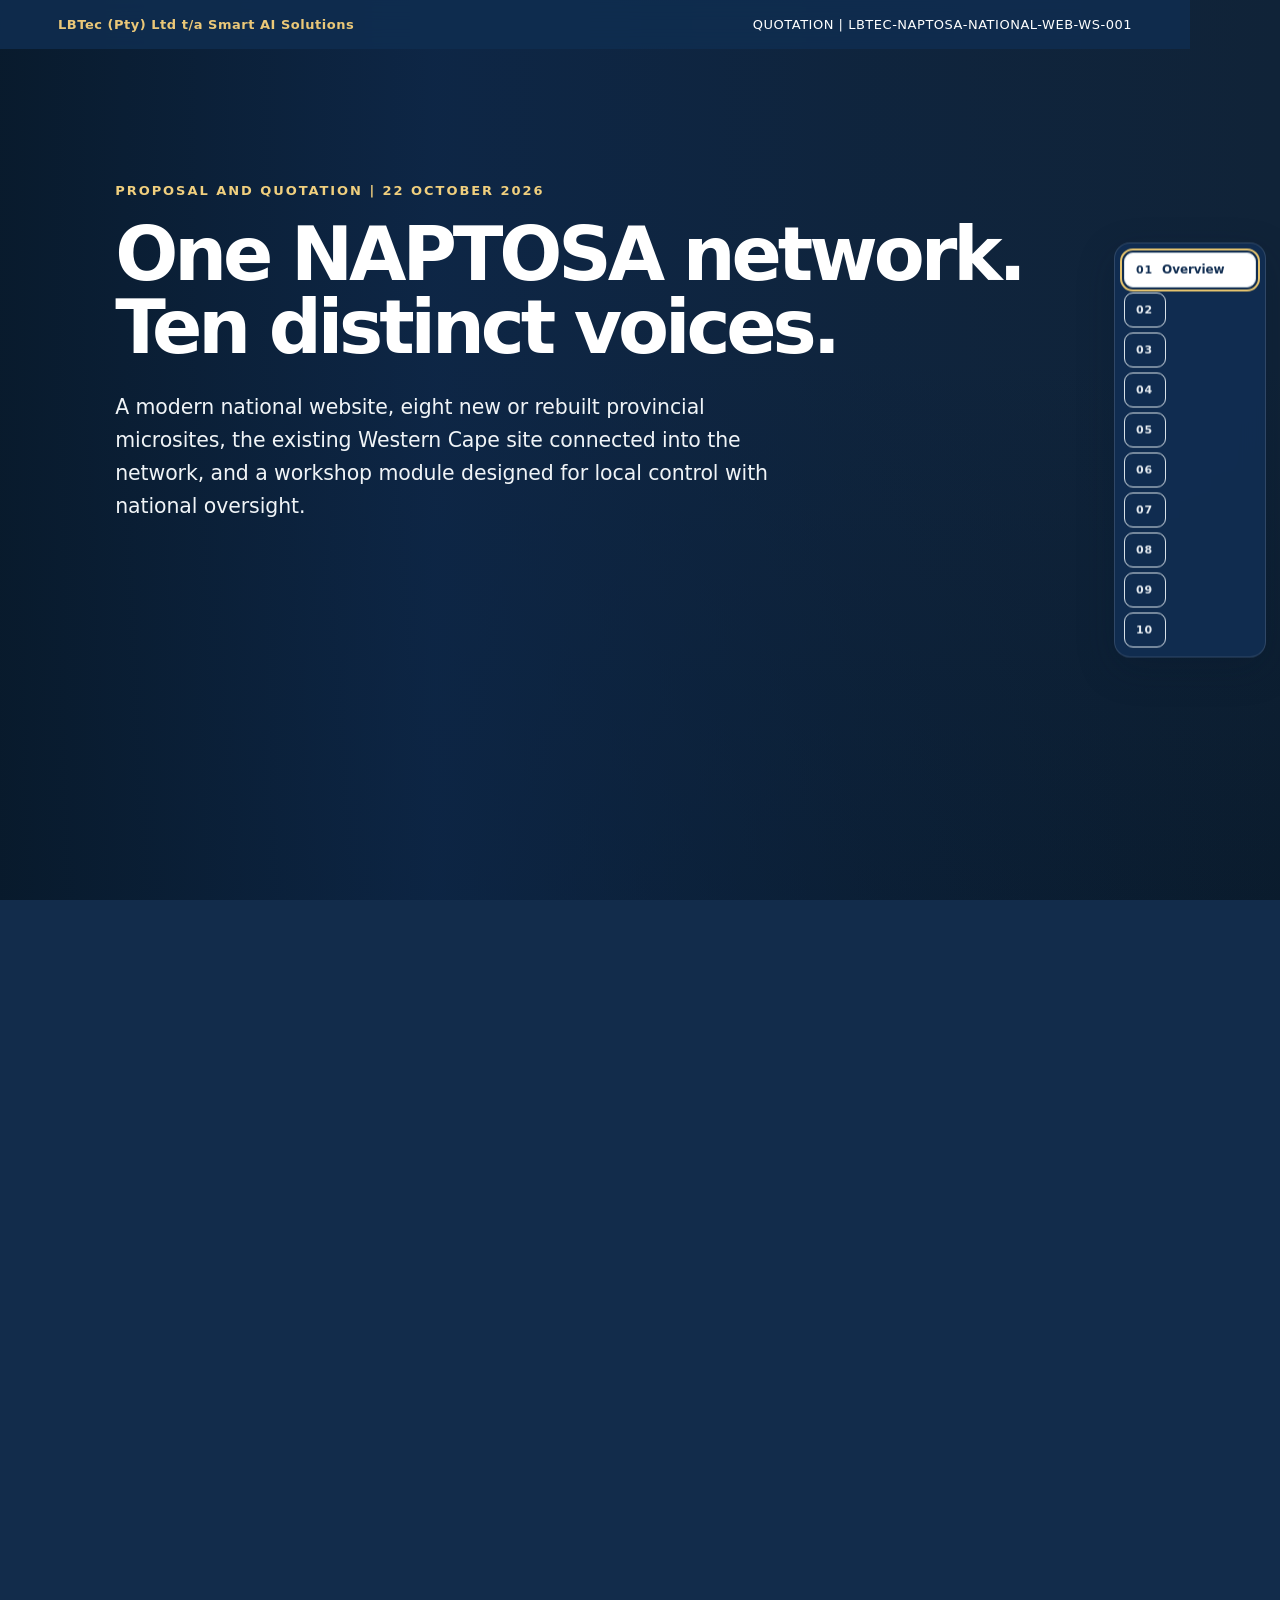
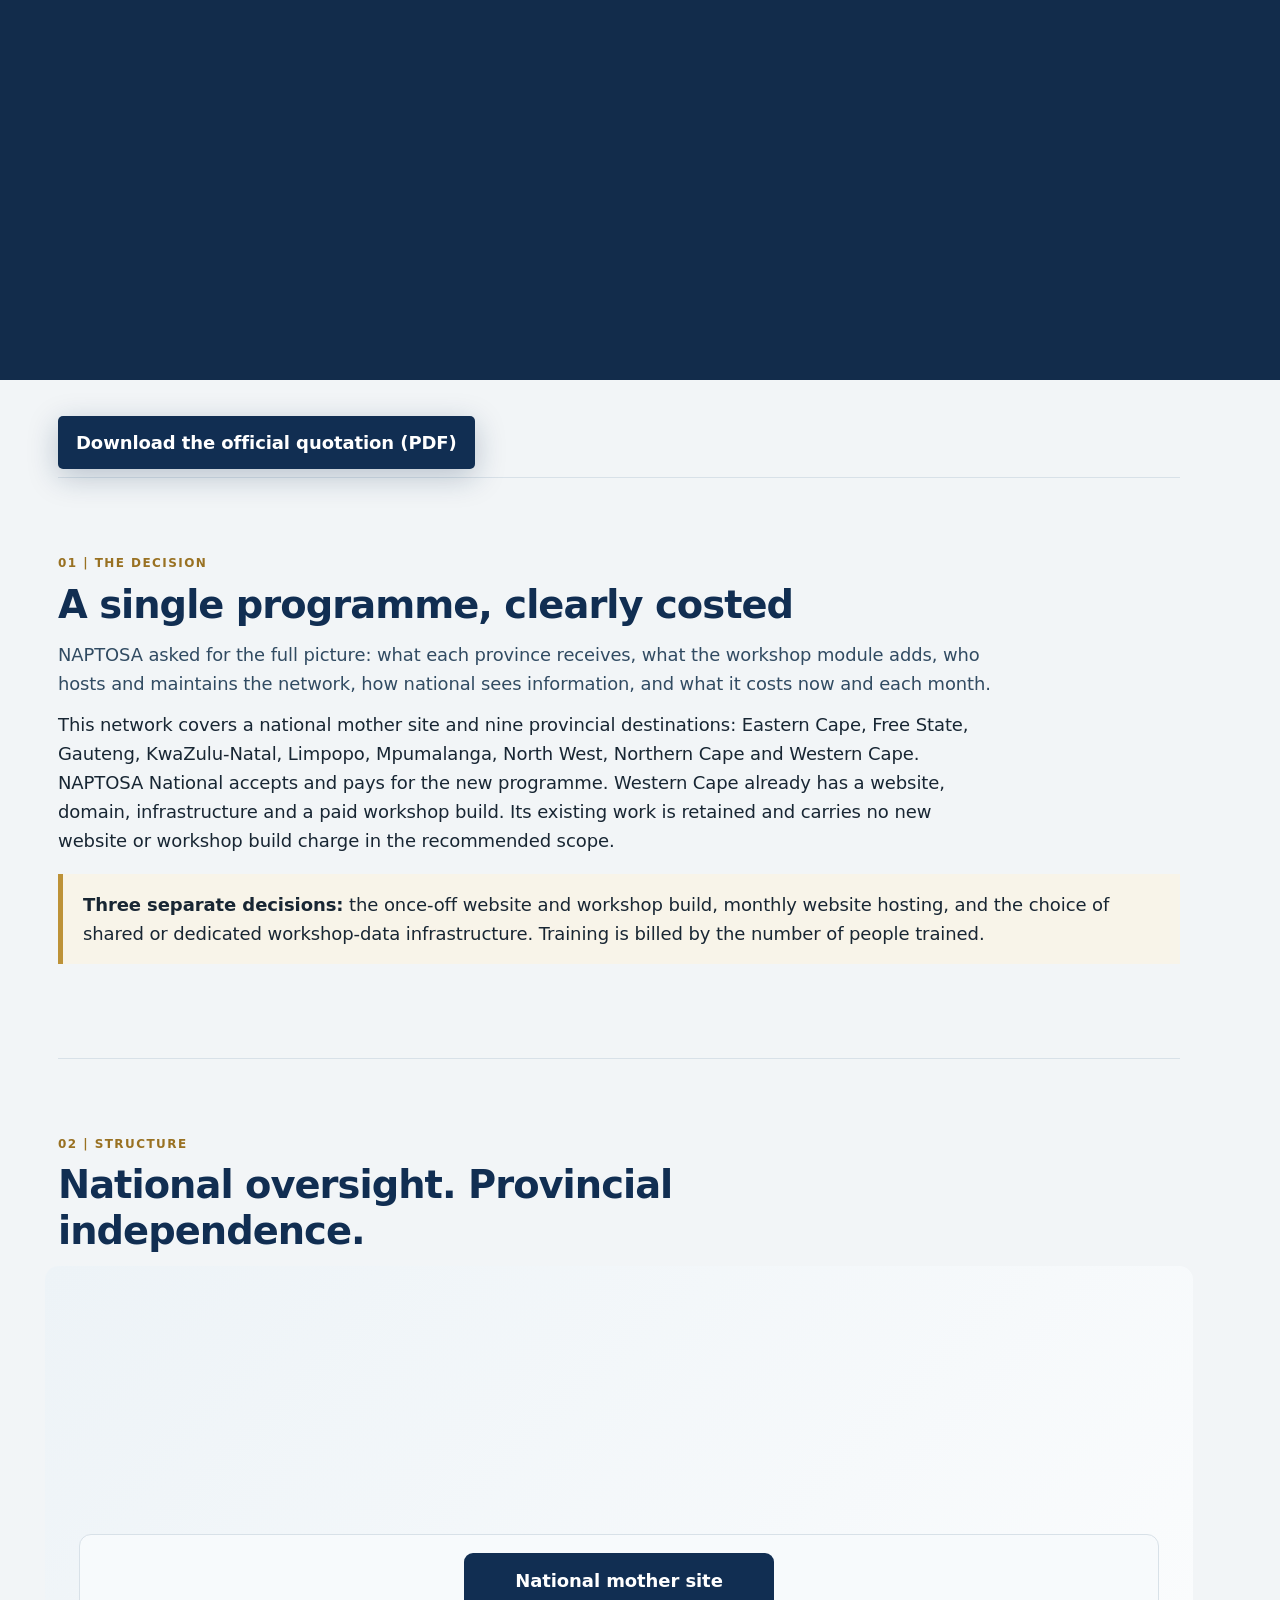
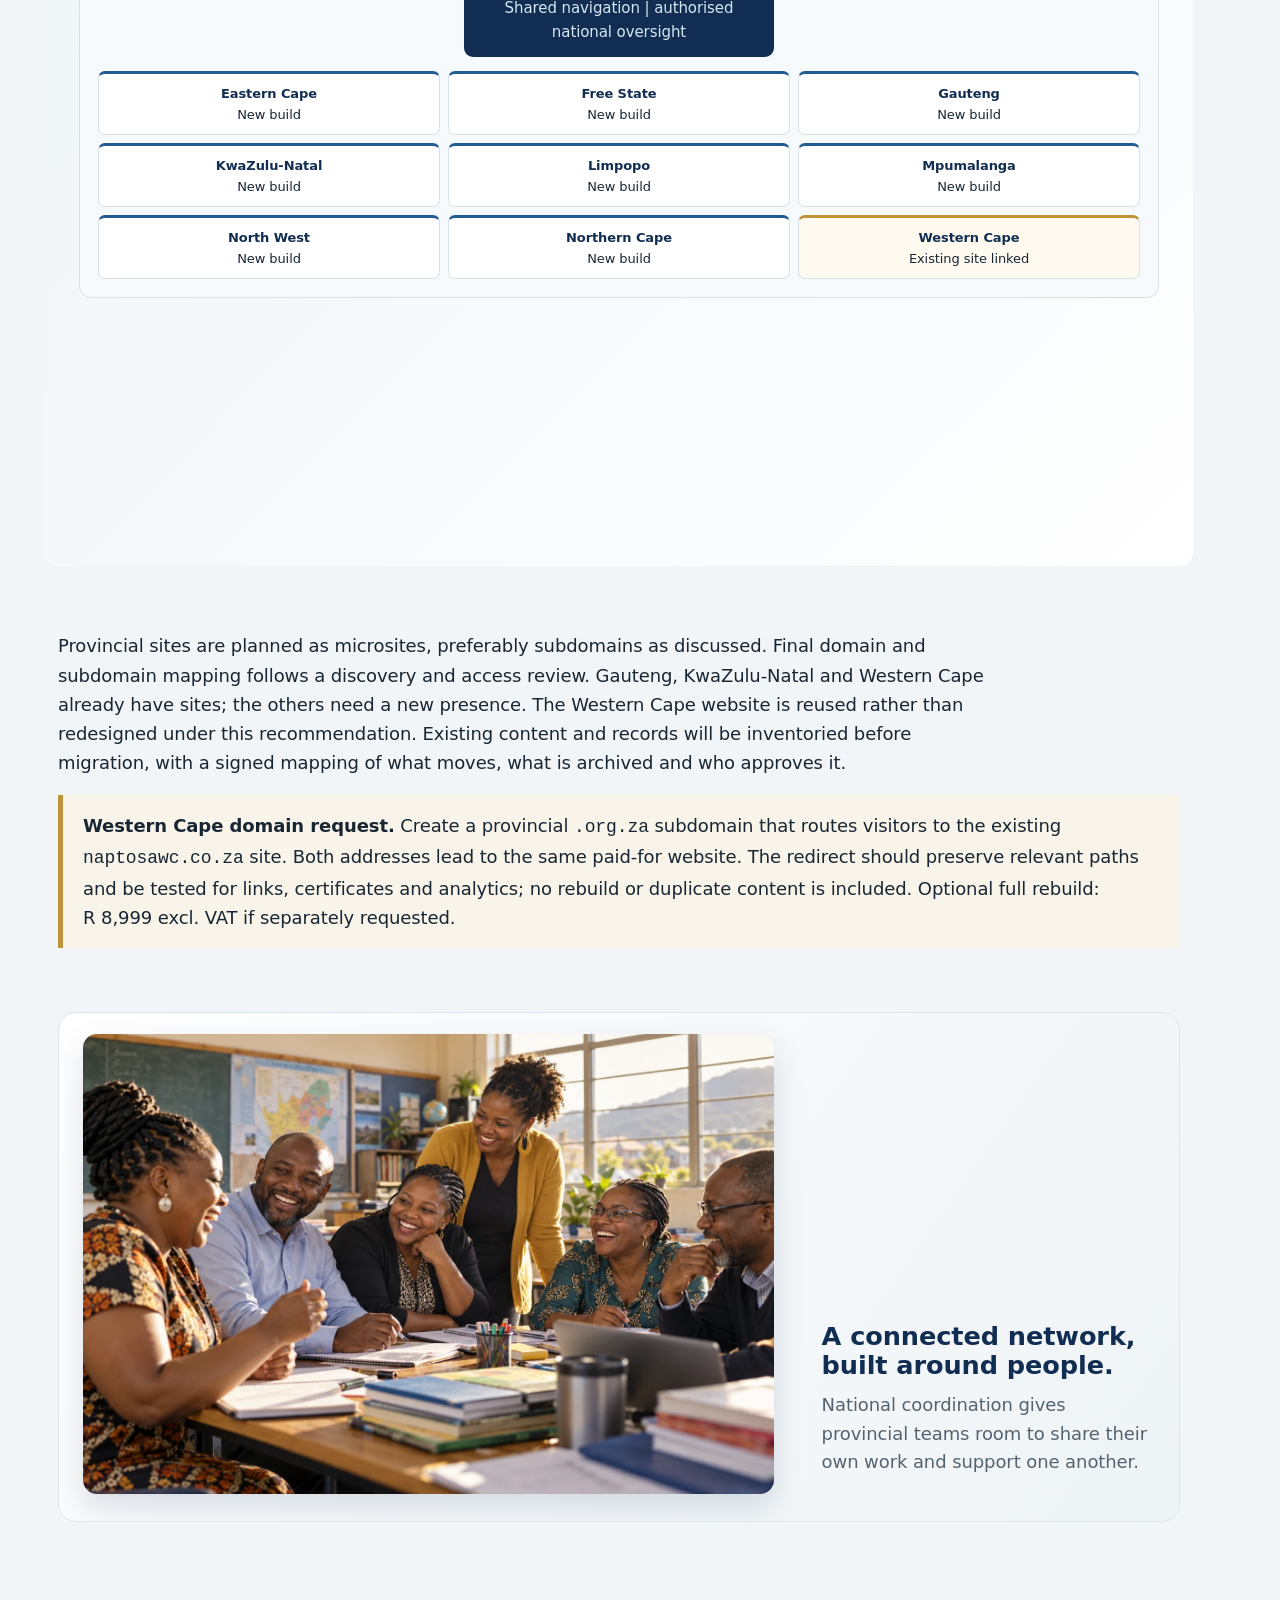
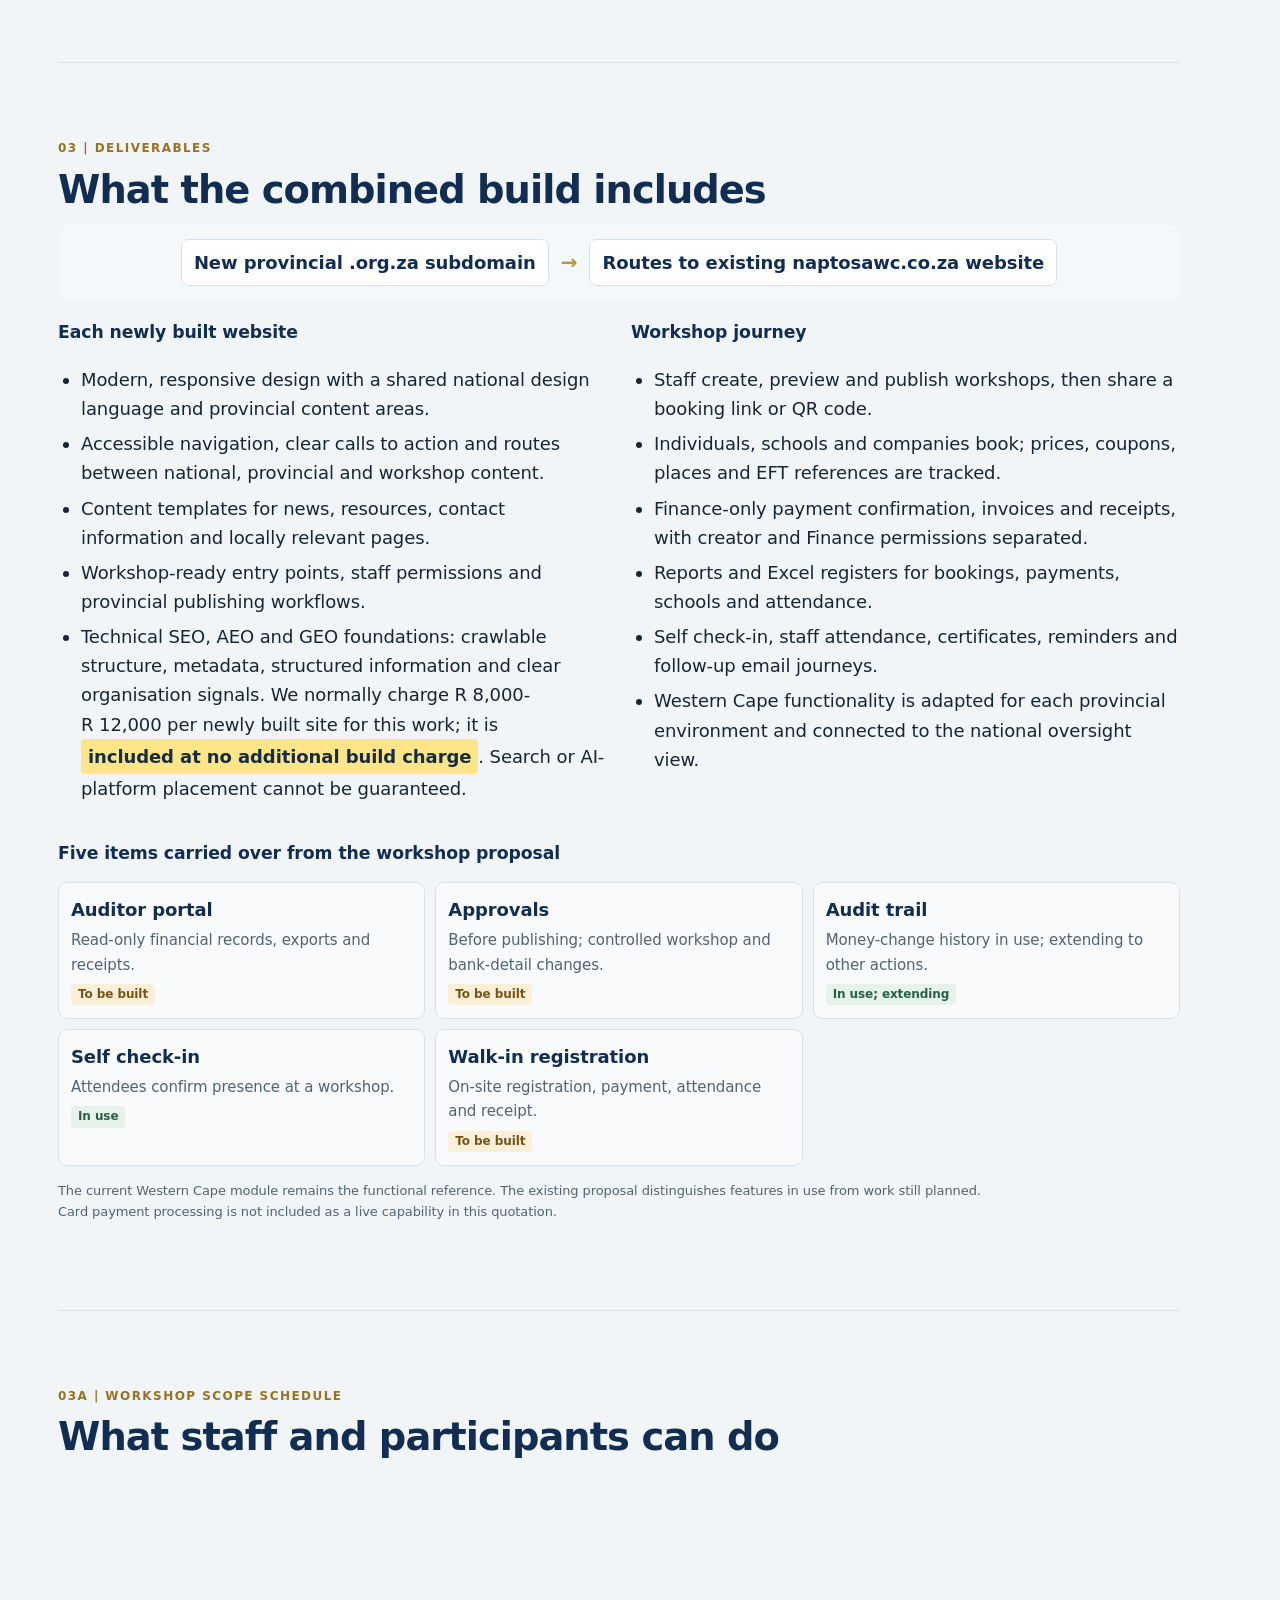
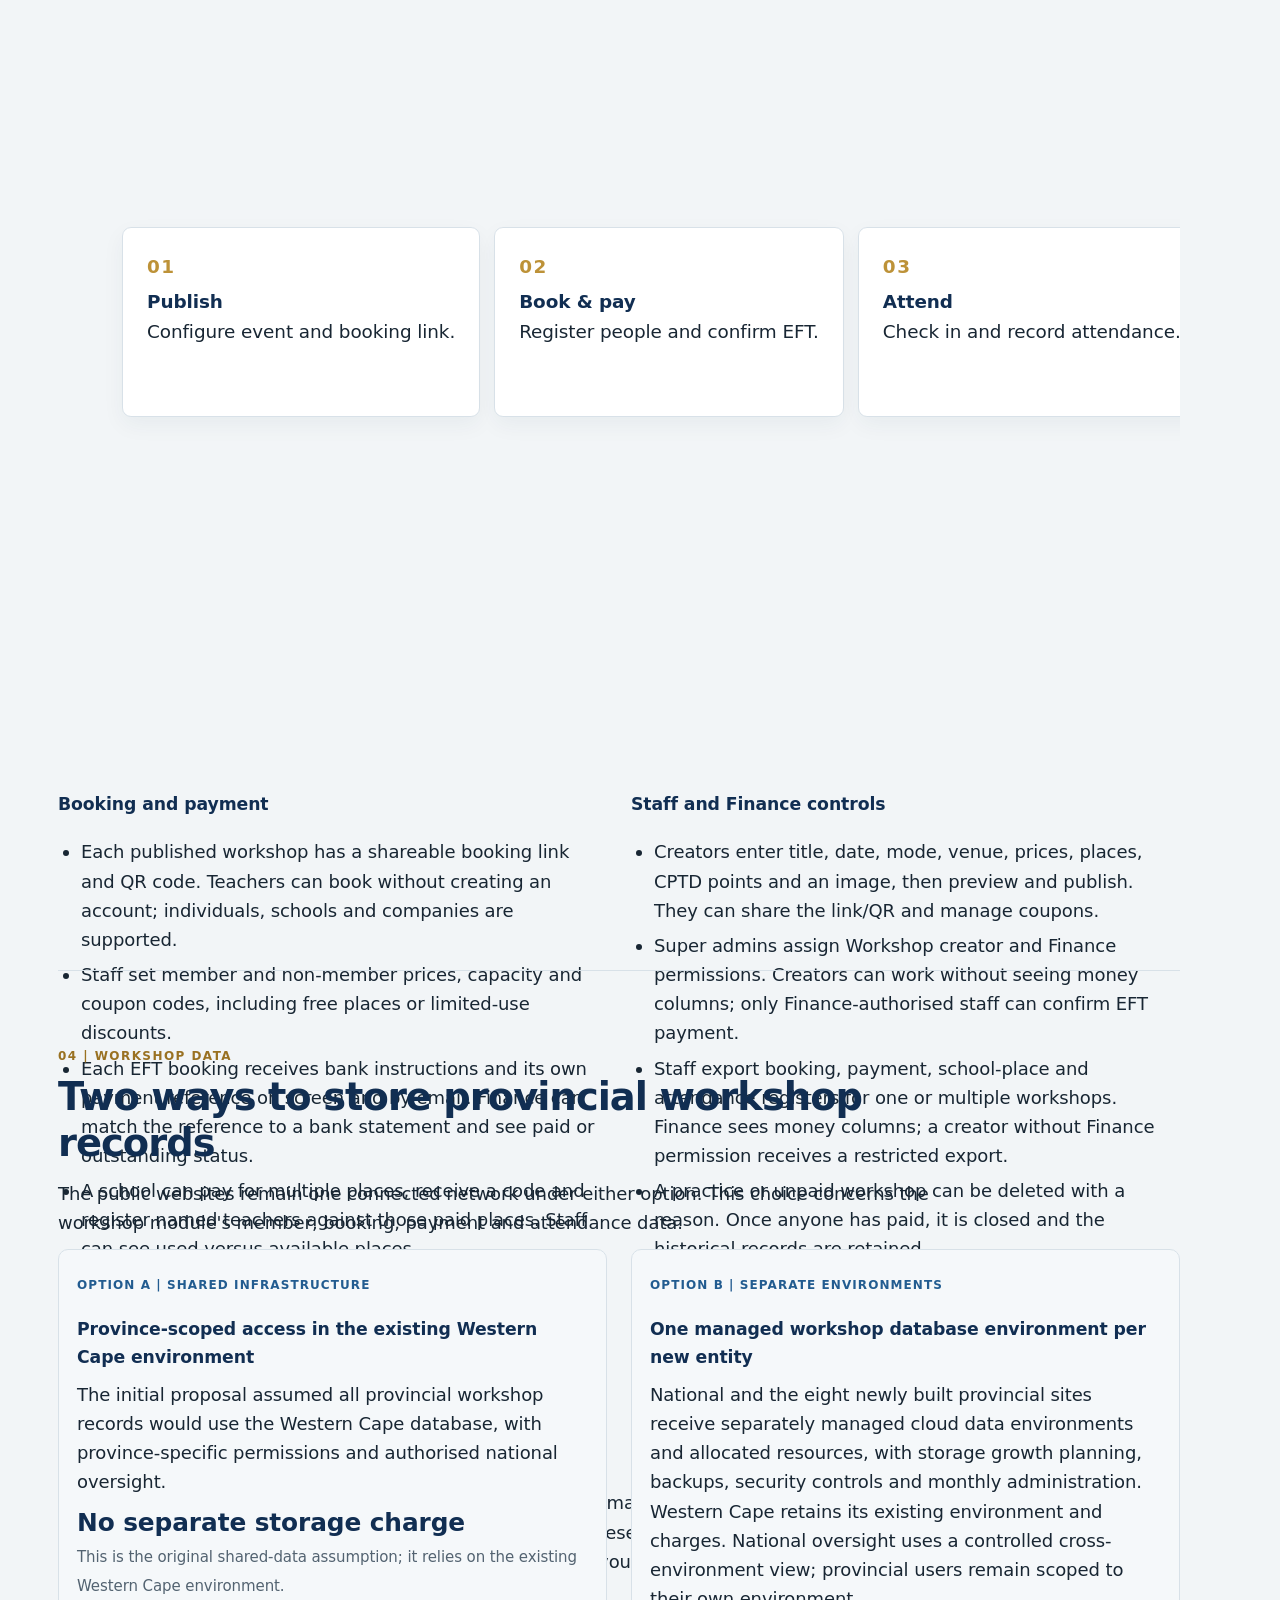
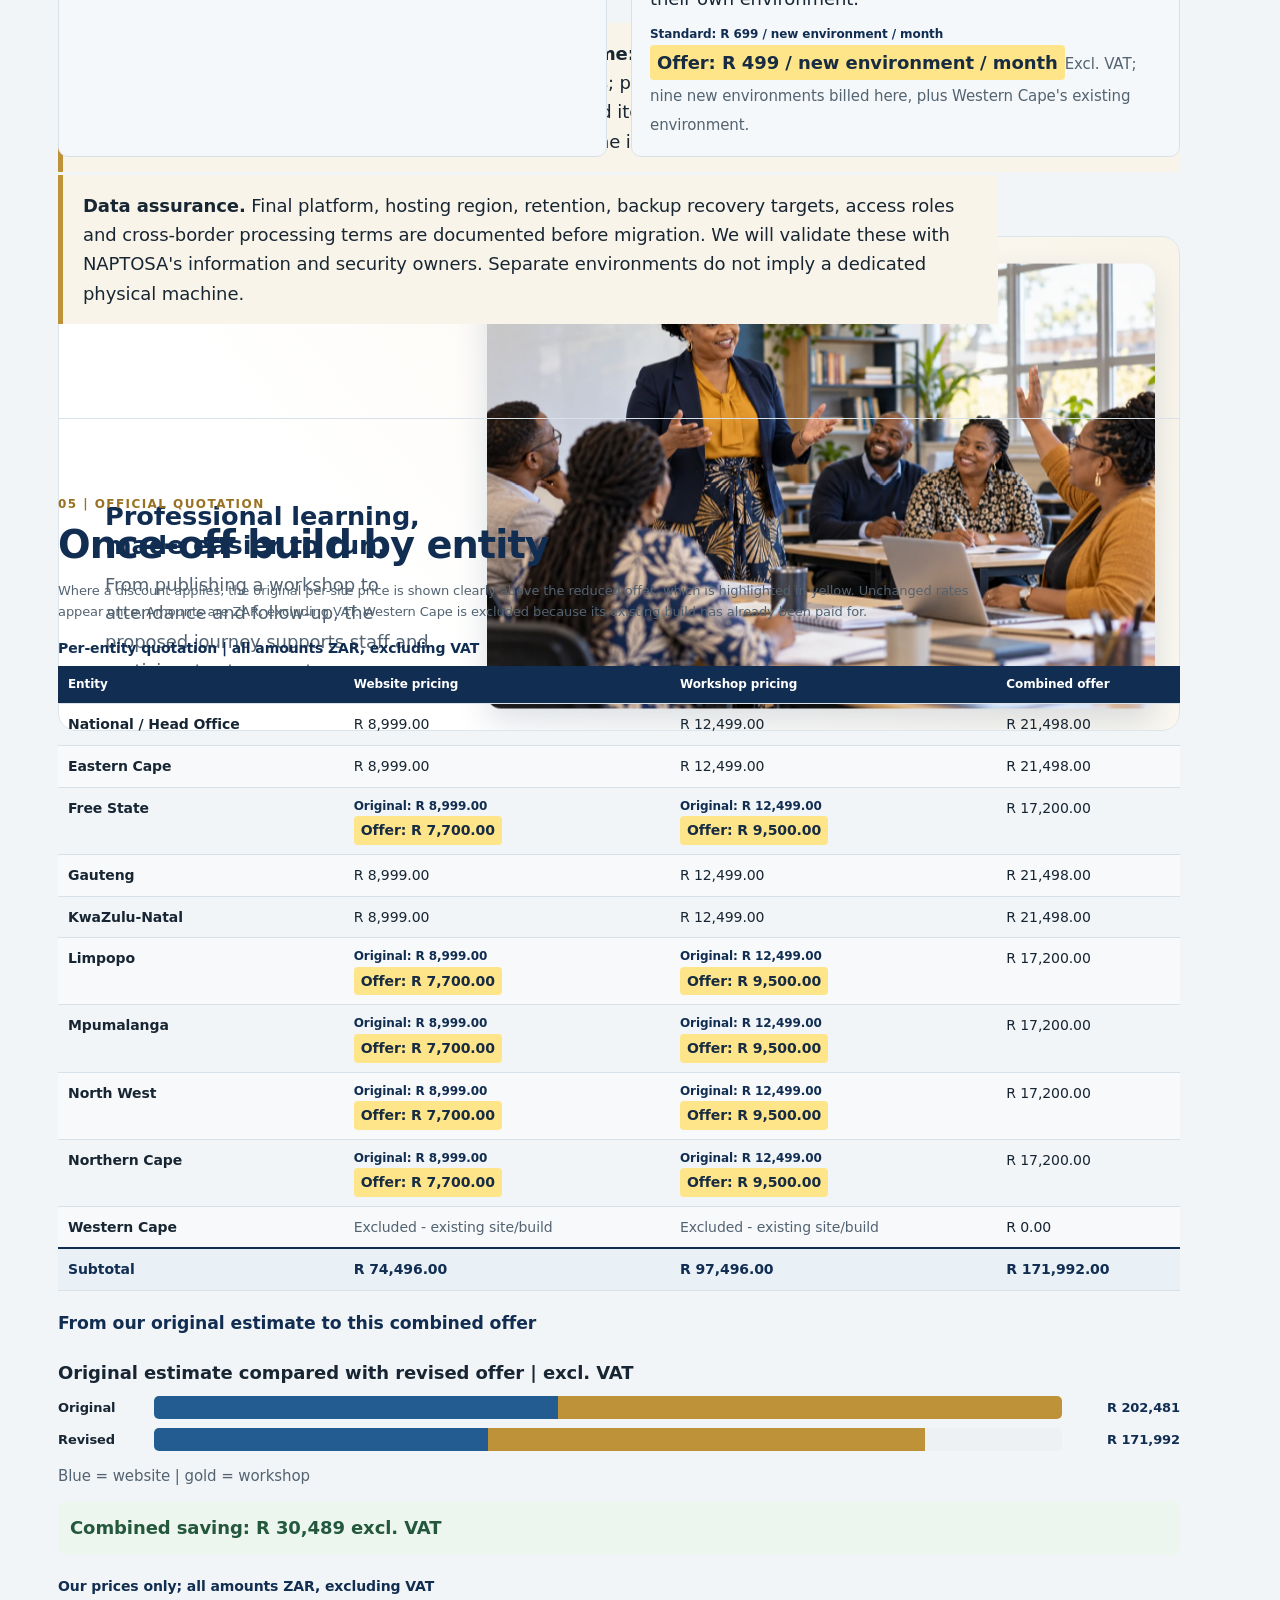
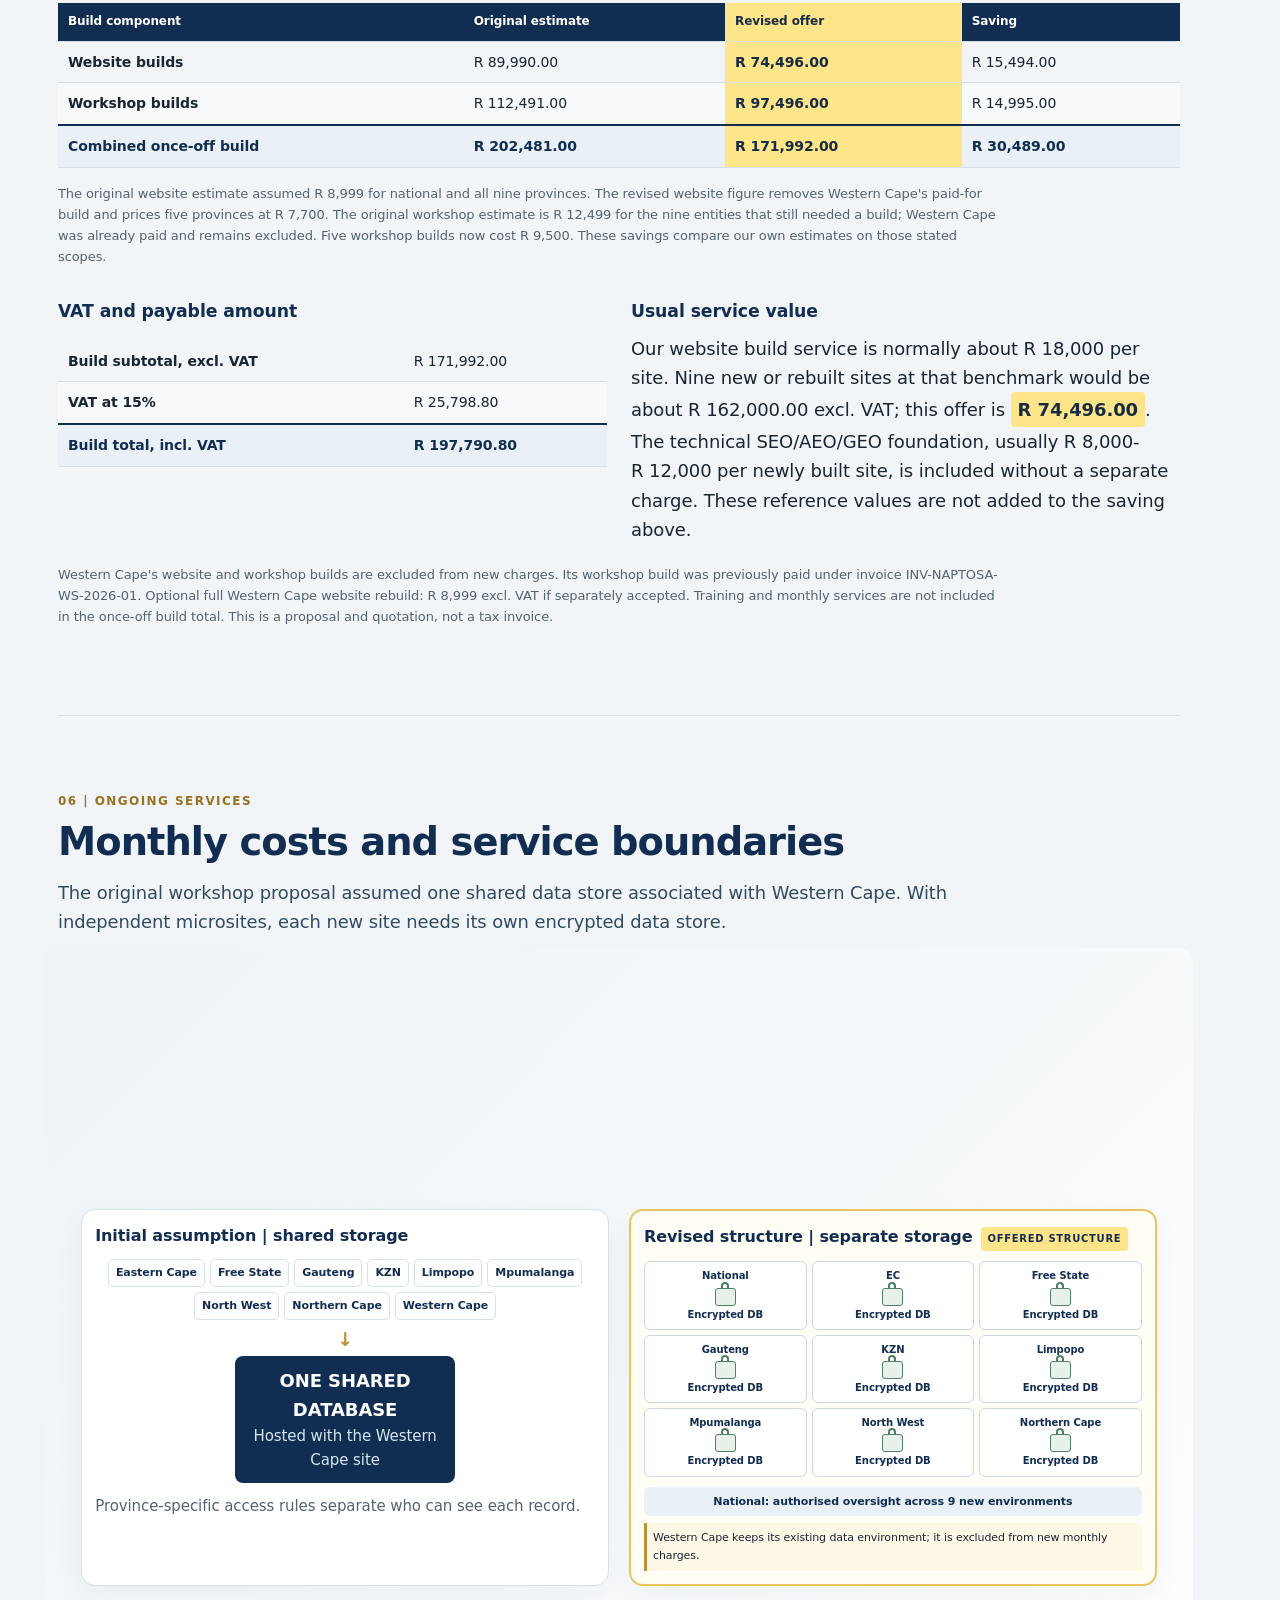
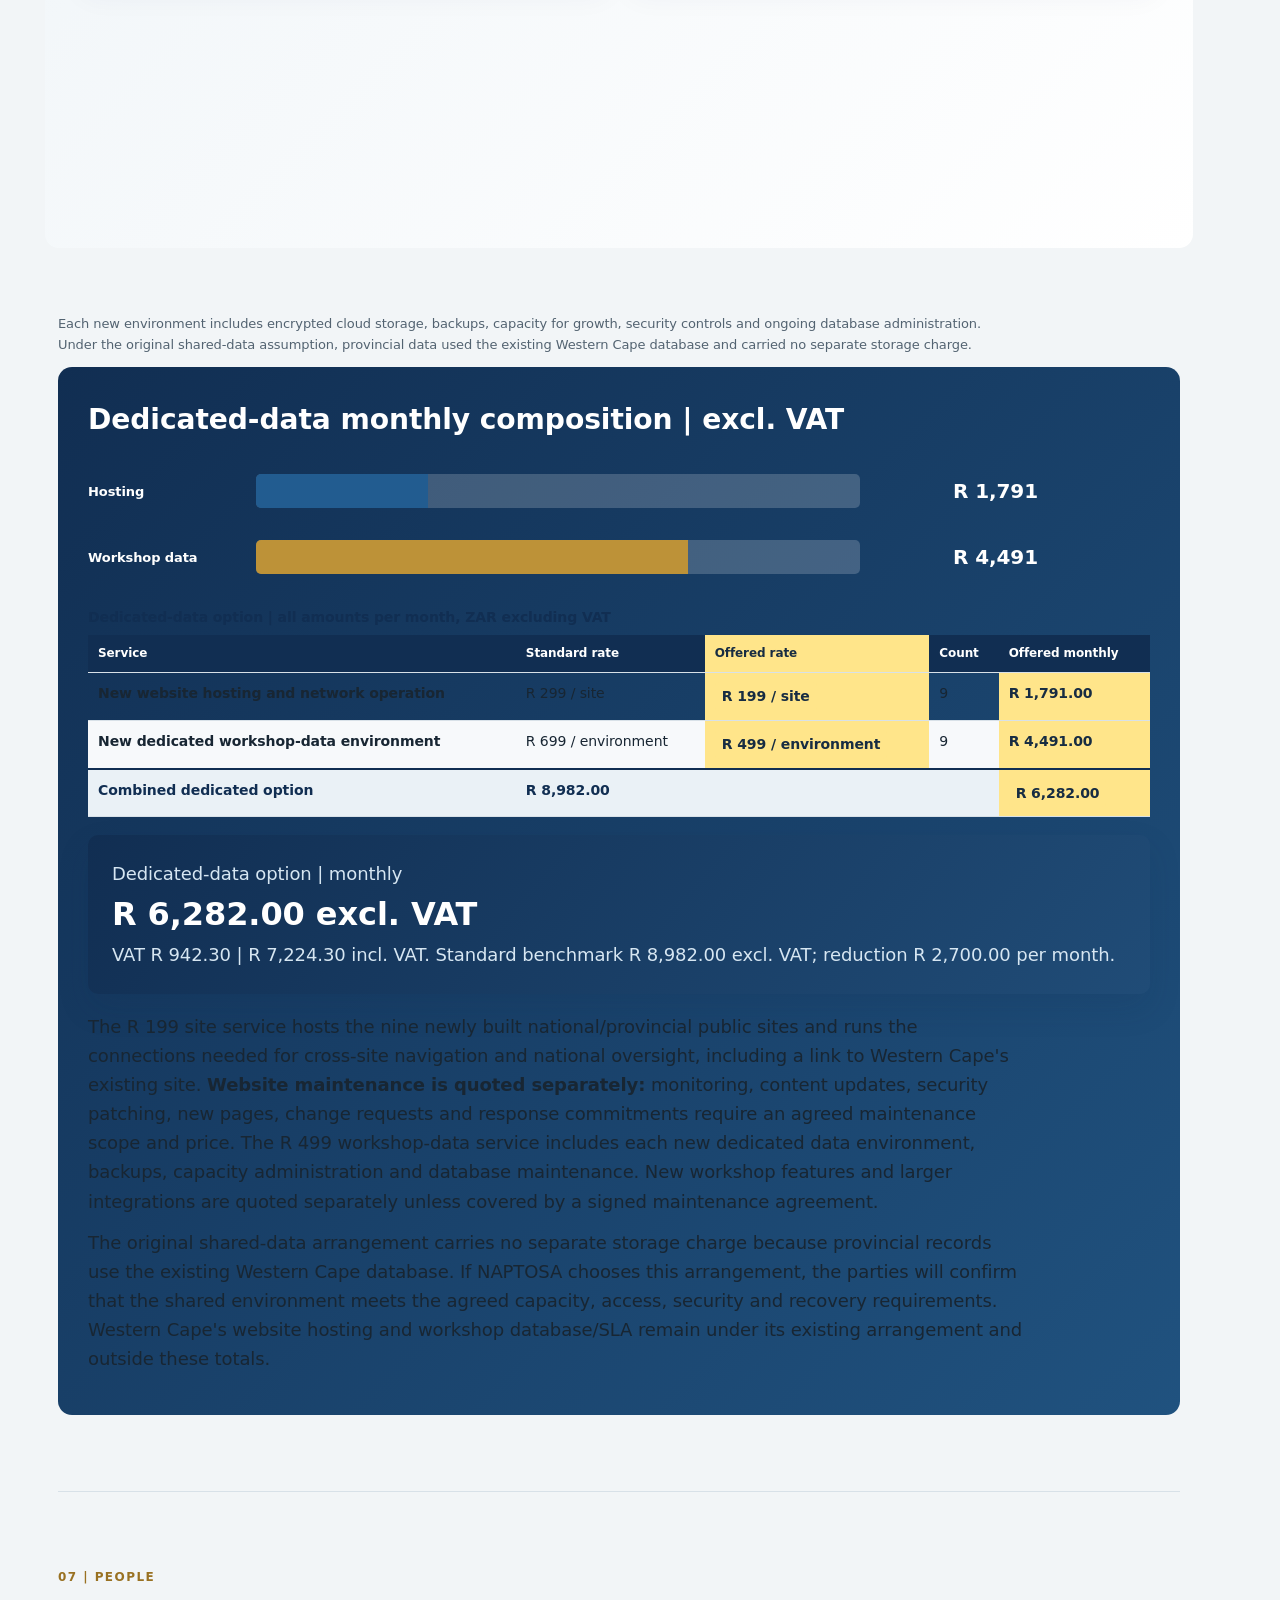
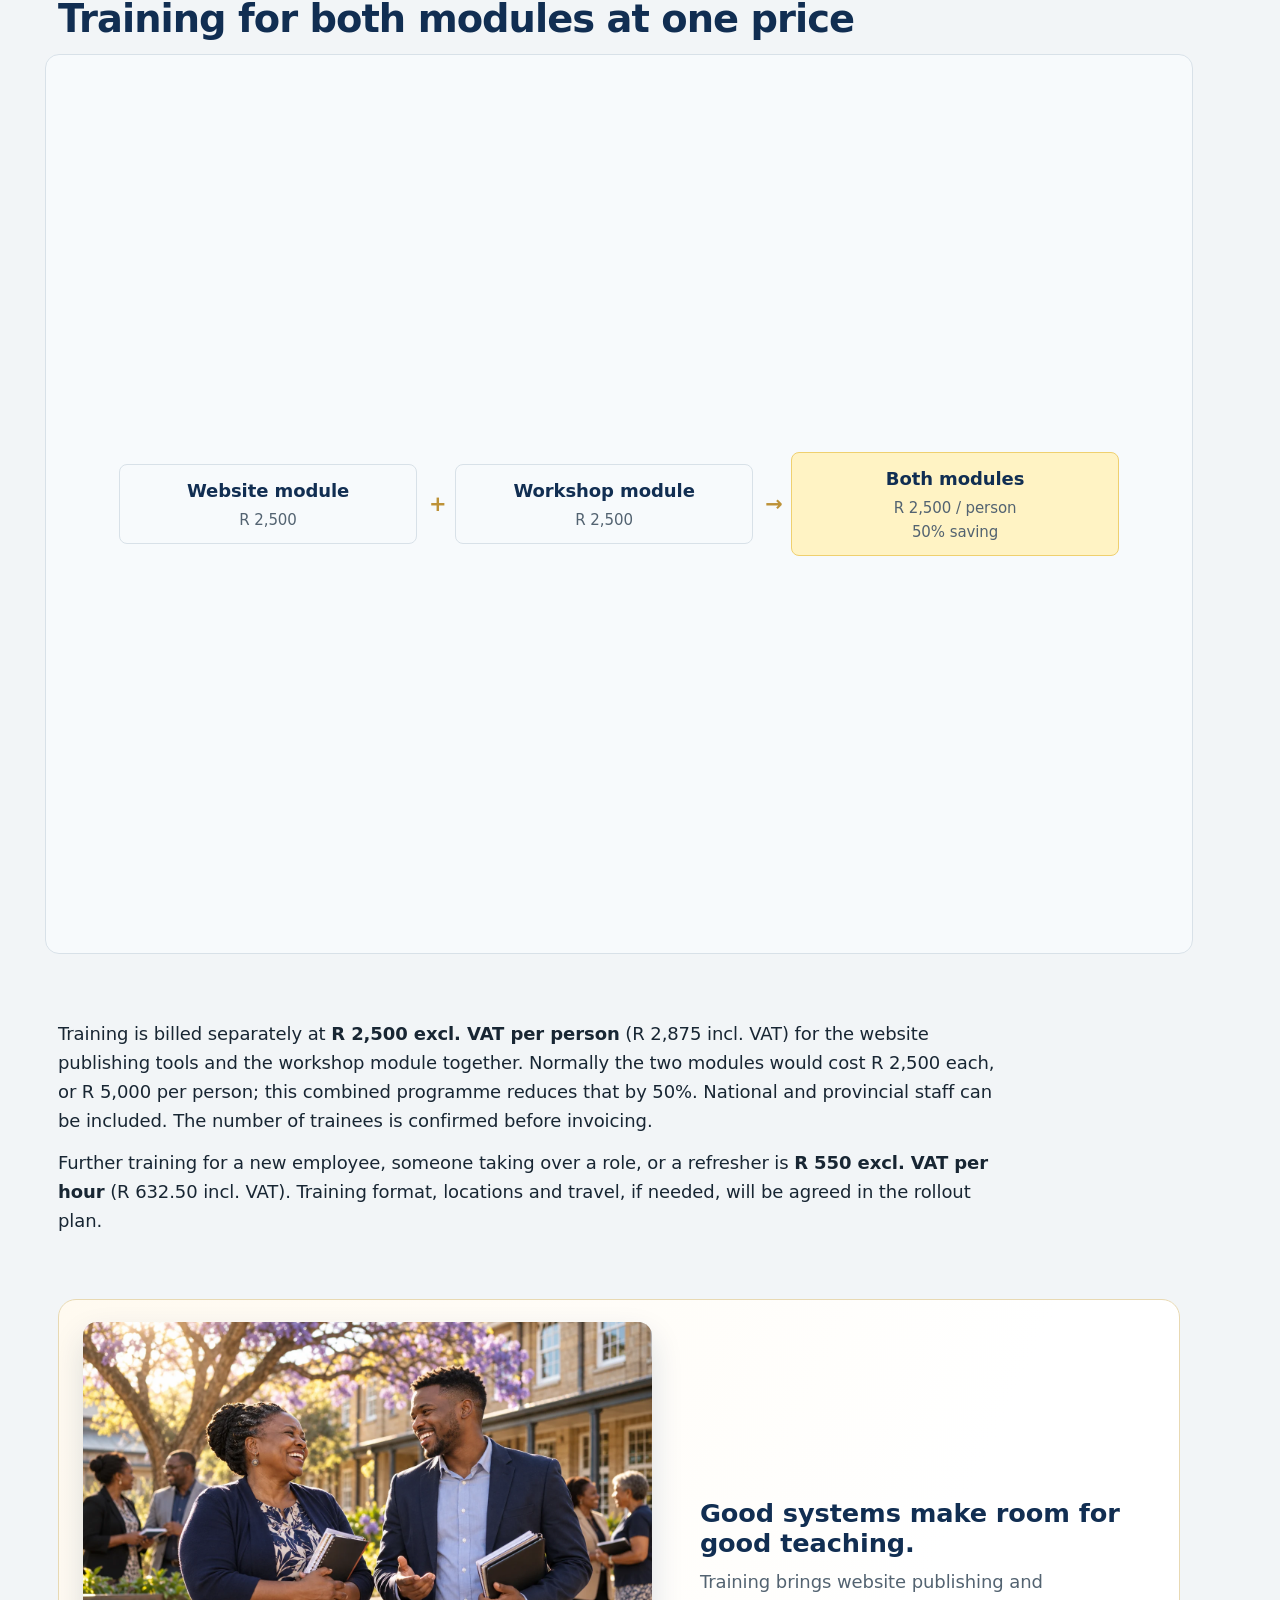
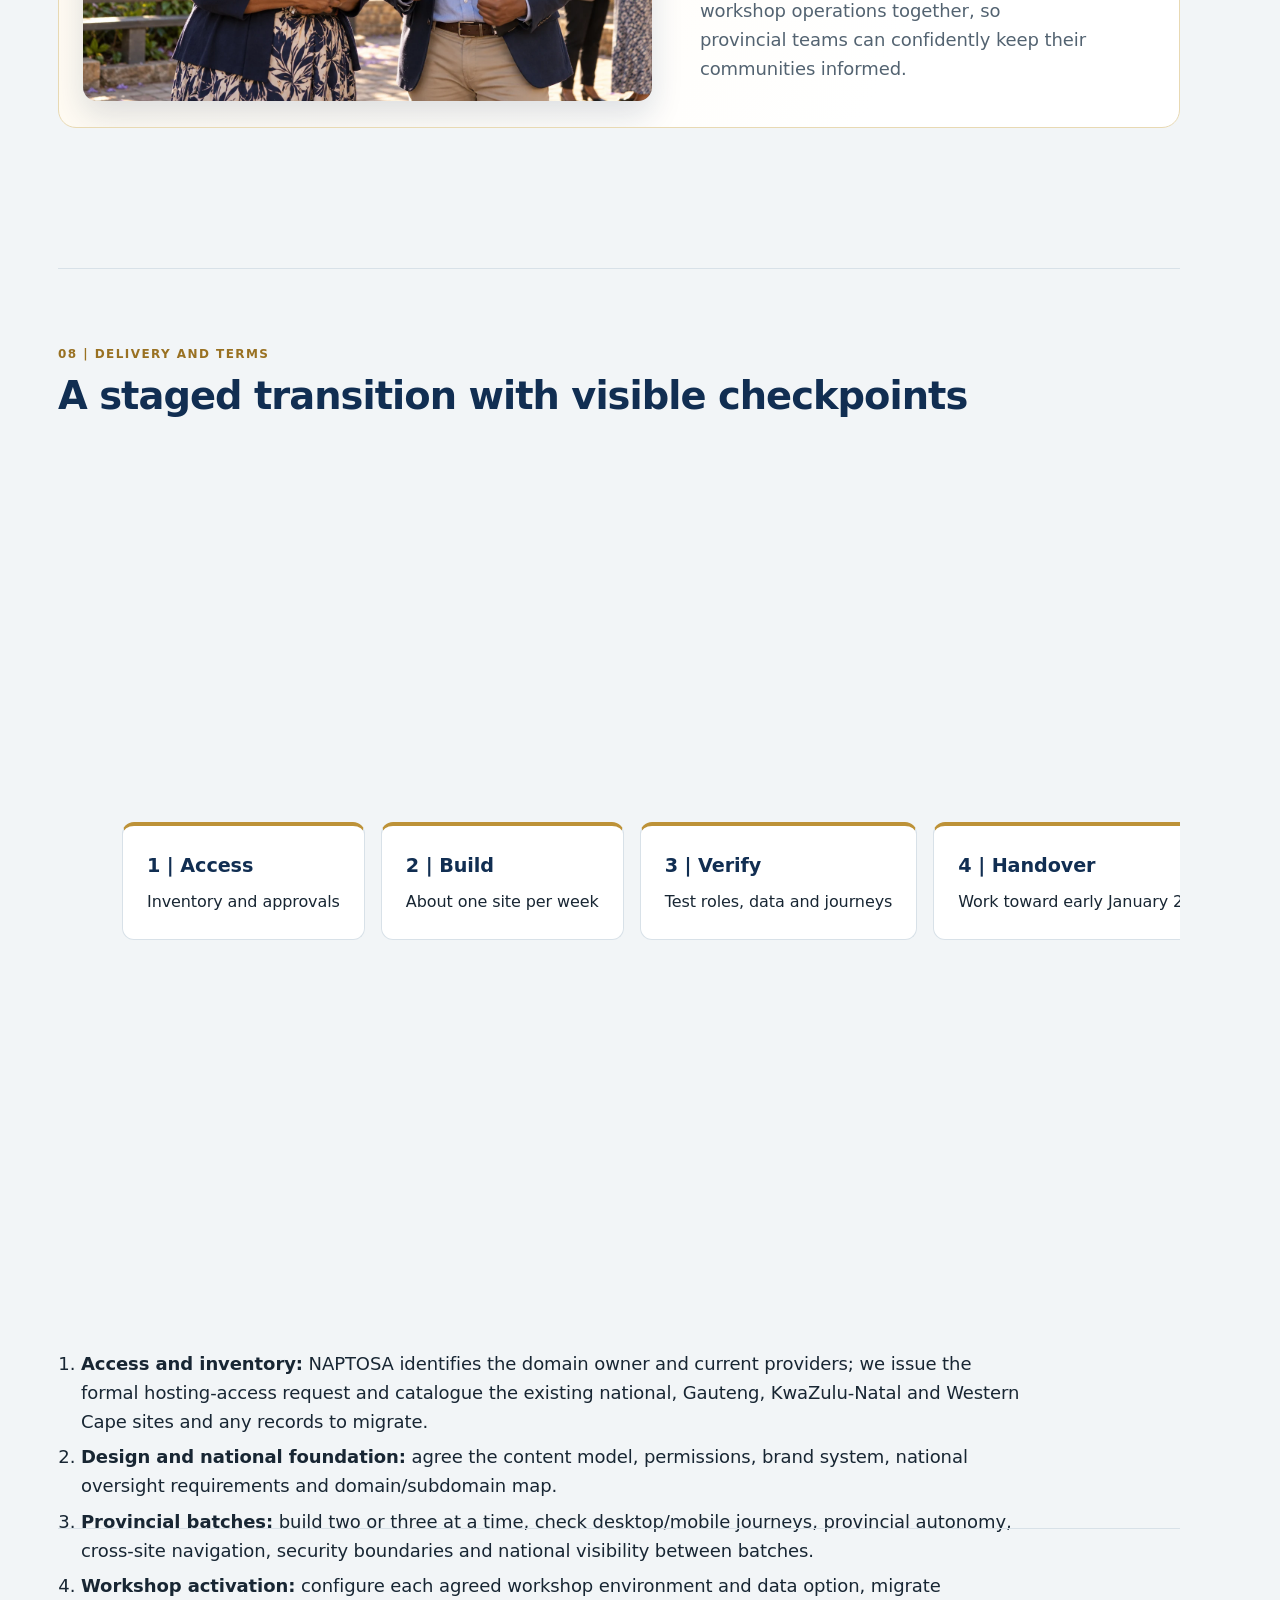
==== commit 1d22bcbe: "Add NAPTOSA proposal visuals and email draft" ====
--- a/index.html
+++ b/index.html
@@ -123,7 +123,7 @@
 @media(max-width:700px) { .proposal{margin:0;box-shadow:none}.topbar{padding:14px 22px}.cover{padding:48px 22px}.content{padding:0 22px 30px}.grid,.two{grid-template-columns:1fr}.flow{grid-template-columns:1fr 1fr}.footer{padding:22px}table{display:block;overflow-x:auto;white-space:nowrap} }
 @media(max-width:700px) { .storage-comparison{grid-template-columns:1fr}.training-visual{grid-template-columns:1fr}.training-visual .arrow{transform:rotate(90deg)}.branches,.status-grid{grid-template-columns:repeat(2,1fr)}.journey,.topology{grid-template-columns:1fr 1fr}.barrow{grid-template-columns:72px 1fr 84px}.timeline{grid-template-columns:1fr 1fr;border-top:0;border-left:3px solid var(--gold)} }
 @media print { html{scroll-behavior:auto}body{background:white;font-size:10.5pt}.proposal{box-shadow:none;margin:0;max-width:none}.topbar{padding:10px 0}.cover{padding:26px 0 25px}.cover h1{font-size:35pt}.cover .lead{font-size:14pt}.content{padding:0}.footer{padding:15px 0}nav,.download{display:none}section{padding:17px 0 8px}h2{font-size:18pt}h3{font-size:12pt}.grid{gap:8px}.card{padding:10px}.card strong{font-size:17pt}.flow{gap:5px}.flow div{padding:7px}table{font-size:9pt}th,td{padding:5px 6px}.card, .callout, .quote-box, table, tr, .flow, #acceptance,.network-map,.topology,.journey,.timeline,.payment-split,.status-grid,.status-card { break-inside:avoid-page }.workshop-ops{break-before:page} #overview,#data,#investment,#monthly,#delivery,#acceptance{break-before:page}.print-break{break-before:page} a{color:inherit;text-decoration:none} }
-</style><link rel="stylesheet" href="scrollcraft.css"><link rel="stylesheet" href="proposal.css?v=20261022-2"></head>
+</style><link rel="stylesheet" href="scrollcraft.css"><link rel="stylesheet" href="proposal.css?v=20261022-3"></head>
 <body><main class="proposal" id="top">
 <div class="topbar"><b>LBTec (Pty) Ltd t/a Smart AI Solutions</b><span>QUOTATION  |  LBTEC-NAPTOSA-NATIONAL-WEB-WS-001</span></div>
 <header class="cover" id="overview" data-sc-act="scrub" data-sc-span="2.2" data-sc-dwell="0.28"><div class="sc-stage" data-sc-stage><img class="sc-stage__poster" src="assets/hero-poster.webp" alt=""><video data-sc-scrub data-sc-src="assets/hero.mp4" data-sc-src-mobile="assets/hero-mobile.mp4" playsinline muted aria-hidden="true"></video><div class="sc-scrim"></div></div><div class="hero-copy"><div class="eyebrow">Proposal and quotation  |  22 October 2026</div>
@@ -144,6 +144,7 @@
 <div class="story-scene" data-sc-act="pin" data-sc-span="1.05"><div class="sc-stage" data-sc-stage><div class="network-map" role="img" aria-label="National website links to all provinces. Provincial workshop records are province-scoped; national staff have authorised oversight."><div class="hub">National mother site<small>Shared navigation  |  authorised national oversight</small></div><div class="branches"><div class="branch"><b>Eastern Cape</b>New build</div><div class="branch"><b>Free State</b>New build</div><div class="branch"><b>Gauteng</b>New build</div><div class="branch"><b>KwaZulu-Natal</b>New build</div><div class="branch"><b>Limpopo</b>New build</div><div class="branch"><b>Mpumalanga</b>New build</div><div class="branch"><b>North West</b>New build</div><div class="branch"><b>Northern Cape</b>New build</div><div class="branch retained"><b>Western Cape</b>Existing site linked</div></div></div></div></div>
 <p>Provincial sites are planned as microsites, preferably subdomains as discussed. Final domain and subdomain mapping follows a discovery and access review. Gauteng, KwaZulu-Natal and Western Cape already have sites; the others need a new presence. The Western Cape website is reused rather than redesigned under this recommendation. Existing content and records will be inventoried before migration, with a signed mapping of what moves, what is archived and who approves it.</p>
 <div class="callout"><b>Western Cape domain request.</b> Create a provincial <code>.org.za</code> subdomain that routes visitors to the existing <code>naptosawc.co.za</code> site. Both addresses lead to the same paid-for website. The redirect should preserve relevant paths and be tested for links, certificates and analytics; no rebuild or duplicate content is included. Optional full rebuild: R 8,999 excl. VAT if separately requested.</div>
+<div class="photo-story photo-story--community" data-sc-act="flow"><figure class="people-figure" data-sc-parallax="-0.06"><div class="people-figure__frame"><img src="assets/teachers-together.webp" alt="South African teachers sharing a joyful moment around a workshop table" loading="lazy" decoding="async" width="1536" height="1024"></div></figure><p class="photo-caption"><b>A connected network, built around people.</b><span>National coordination gives provincial teams room to share their own work and support one another.</span></p></div>
 </section>
 <section id="scope" data-sc-act="flow"><div class="section-no">03  |  Deliverables</div><h2>What the combined build includes</h2>
 <div class="route" aria-label="Western Cape domain routing"><span>New provincial .org.za subdomain</span><i aria-hidden="true">→</i><span>Routes to existing naptosawc.co.za website</span></div>
@@ -156,7 +157,8 @@
 <div class="two workshop-ops"><div><h3>Booking and payment</h3><ul><li>Each published workshop has a shareable booking link and QR code. Teachers can book without creating an account; individuals, schools and companies are supported.</li><li>Staff set member and non-member prices, capacity and coupon codes, including free places or limited-use discounts.</li><li>Each EFT booking receives bank instructions and its own payment reference on screen and by email. Finance can match the reference to a bank statement and see paid or outstanding status.</li><li>A school can pay for multiple places, receive a code and register named teachers against those paid places. Staff can see used versus available places.</li><li>When Finance records payment, the payer receives a combined invoice and receipt PDF. A paid attendee receives the workshop reminder before the event. Members can find workshop documents in their member portal.</li></ul></div>
 <div><h3>Staff and Finance controls</h3><ul><li>Creators enter title, date, mode, venue, prices, places, CPTD points and an image, then preview and publish. They can share the link/QR and manage coupons.</li><li>Super admins assign Workshop creator and Finance permissions. Creators can work without seeing money columns; only Finance-authorised staff can confirm EFT payment.</li><li>Staff export booking, payment, school-place and attendance registers for one or multiple workshops. Finance sees money columns; a creator without Finance permission receives a restricted export.</li><li>A practice or unpaid workshop can be deleted with a reason. Once anyone has paid, it is closed and the historical records are retained.</li><li>Finance can inspect payment references and status, preview or resend receipts, and read the money-change audit history.</li></ul></div></div>
 <h3>At the workshop and afterwards</h3><p>Each event has a check-in QR. Staff can open check-in early, mark attendance individually or in a batch, and issue numbered certificates to paid attendees marked present. Self check-in lets an attendee find and confirm their record. Present attendees receive a thank-you email; absent attendees can receive a missed-you email. Staff can export the attendance register.</p>
-<div class="callout"><b>Work still being completed in the existing programme:</b> a next-morning staff summary and register reminder; notification when a workshop date, time or venue changes; part-payment balances on reminders; and a school email listing teachers registered through its code. The five added items above keep their stated in-use or to-be-built position. Rollout acceptance will verify each item rather than assume it is already live.</div></section>
+<div class="callout"><b>Work still being completed in the existing programme:</b> a next-morning staff summary and register reminder; notification when a workshop date, time or venue changes; part-payment balances on reminders; and a school email listing teachers registered through its code. The five added items above keep their stated in-use or to-be-built position. Rollout acceptance will verify each item rather than assume it is already live.</div>
+<div class="photo-story photo-story--workshop" data-sc-act="flow"><p class="photo-caption"><b>Professional learning, made easier to run.</b><span>From publishing a workshop to attendance and follow-up, the proposed journey supports staff and participants at every step.</span></p><figure class="people-figure" data-sc-parallax="0.05"><div class="people-figure__frame"><img src="assets/teacher-workshop.webp" alt="A South African educator leading a lively professional development session with colleagues" loading="lazy" decoding="async" width="1536" height="1024"></div></figure></div></section>
 <section id="data"><div class="section-no">04  |  Workshop data</div><h2>Two ways to store provincial workshop records</h2>
 <p>The public websites remain one connected network under either option. This choice concerns the workshop module's member, booking, payment and attendance data.</p>
 <div class="two"><div class="card"><span class="label">Option A  |  Shared infrastructure</span><h3>Province-scoped access in the existing Western Cape environment</h3><p>The initial proposal assumed all provincial workshop records would use the Western Cape database, with province-specific permissions and authorised national oversight.</p><strong>No separate storage charge</strong><small>This is the original shared-data assumption; it relies on the existing Western Cape environment.</small></div>
@@ -193,7 +195,8 @@
 <p>The original shared-data arrangement carries no separate storage charge because provincial records use the existing Western Cape database. If NAPTOSA chooses this arrangement, the parties will confirm that the shared environment meets the agreed capacity, access, security and recovery requirements. Western Cape's website hosting and workshop database/SLA remain under its existing arrangement and outside these totals.</p></section>
 <section id="training"><div class="section-no">07  |  People</div><h2>Training for both modules at one price</h2><div class="story-scene training-scene" data-sc-act="pin" data-sc-span="1.05"><div class="sc-stage" data-sc-stage><div class="training-visual" role="img" aria-label="Website training and workshop training normally cost R2,500 each; together, both cost R2,500 per person, a 50 percent reduction"><div><b>Website module</b><small>R 2,500</small></div><div class="arrow" aria-hidden="true">+</div><div><b>Workshop module</b><small>R 2,500</small></div><div class="arrow" aria-hidden="true">→</div><div class="combined"><b>Both modules</b><small>R 2,500 / person<br>50% saving</small></div></div></div></div>
 <p>Training is billed separately at <b>R 2,500 excl. VAT per person</b> (R 2,875 incl. VAT) for the website publishing tools and the workshop module together. Normally the two modules would cost R 2,500 each, or R 5,000 per person; this combined programme reduces that by 50%. National and provincial staff can be included. The number of trainees is confirmed before invoicing.</p>
-<p>Further training for a new employee, someone taking over a role, or a refresher is <b>R 550 excl. VAT per hour</b> (R 632.50 incl. VAT). Training format, locations and travel, if needed, will be agreed in the rollout plan.</p></section>
+<p>Further training for a new employee, someone taking over a role, or a refresher is <b>R 550 excl. VAT per hour</b> (R 632.50 incl. VAT). Training format, locations and travel, if needed, will be agreed in the rollout plan.</p>
+<div class="photo-story photo-story--training" data-sc-act="flow"><figure class="people-figure" data-sc-parallax="-0.04"><div class="people-figure__frame"><img src="assets/teacher-community.webp" alt="Two South African educators celebrating their shared work in a sunlit school courtyard" loading="lazy" decoding="async" width="1536" height="1024"></div></figure><p class="photo-caption"><b>Good systems make room for good teaching.</b><span>Training brings website publishing and workshop operations together, so provincial teams can confidently keep their communities informed.</span></p></div></section>
 <section id="delivery" data-sc-act="pan" data-sc-span="1.4"><div class="section-no">08  |  Delivery and terms</div><h2>A staged transition with visible checkpoints</h2><div class="sc-stage" data-sc-stage><div class="timeline" data-sc-pan="0.04"><div><b>1  |  Access</b>Inventory and approvals</div><div><b>2  |  Build</b>About one site per week</div><div><b>3  |  Verify</b>Test roles, data and journeys</div><div><b>4  |  Handover</b>Work toward early January 2027</div></div></div>
 <ol><li><b>Access and inventory:</b> NAPTOSA identifies the domain owner and current providers; we issue the formal hosting-access request and catalogue the existing national, Gauteng, KwaZulu-Natal and Western Cape sites and any records to migrate.</li>
 <li><b>Design and national foundation:</b> agree the content model, permissions, brand system, national oversight requirements and domain/subdomain map.</li>
--- a/proposal.css
+++ b/proposal.css
@@ -21,3 +21,6 @@
   .two>*{min-width:0;max-width:100%}
   .rate-highlight{white-space:normal;overflow-wrap:anywhere}
 }
+.photo-story{display:grid;grid-template-columns:minmax(0,1.45fr) minmax(220px,.7fr);align-items:end;gap:clamp(18px,4vw,48px);margin:clamp(30px,5vw,64px) 0;padding:clamp(14px,2vw,24px);background:linear-gradient(125deg,#fff 0%,#eef3f6 100%);border:1px solid #dce5eb;border-radius:18px;overflow:hidden;isolation:isolate}.people-figure{margin:0;min-width:0;border-radius:14px;transform:translateZ(0)}.people-figure__frame{overflow:hidden;border-radius:14px;background:#d9e2e7;box-shadow:0 14px 32px #112e5224}.people-figure img{display:block;width:100%;height:auto;aspect-ratio:3/2;object-fit:cover;transform:scale(1.01);transition:transform .65s cubic-bezier(.2,.7,.2,1)}.people-figure:hover img,.people-figure:focus-within img{transform:scale(1.045)}.photo-caption{align-self:end;display:grid;gap:10px;margin:0 0 4px;padding:8px 4px 16px 0;color:#182633}.photo-caption b{font-size:clamp(1.2rem,2vw,1.65rem);line-height:1.15;color:#112e52}.photo-caption span{max-width:34ch;color:#536371;line-height:1.6}.photo-story--workshop{grid-template-columns:minmax(220px,.72fr) minmax(0,1.35fr);align-items:center;background:linear-gradient(230deg,#f8f4e9,#fff 72%)}.photo-story--workshop .photo-caption{grid-column:1;grid-row:1;padding-left:clamp(4px,2vw,22px)}.photo-story--workshop .people-figure{grid-column:2;grid-row:1}.photo-story--training{grid-template-columns:minmax(0,1fr) minmax(210px,.8fr);align-items:center;border-color:#e8d9b3;background:linear-gradient(115deg,#fffaf0,#fff 76%)}
+@media(max-width:760px){.photo-story,.photo-story--workshop,.photo-story--training{grid-template-columns:minmax(0,1fr);gap:12px;margin:28px 0;padding:12px}.photo-story--workshop .people-figure{grid-column:1;grid-row:1}.photo-story--workshop .photo-caption{grid-column:1;grid-row:2;padding:4px 6px 10px}.photo-story--training .people-figure{grid-row:1}.photo-caption{padding:4px 6px 10px}.photo-caption span{max-width:46ch}}
+@media(prefers-reduced-motion:reduce){.people-figure img{transition:none;transform:none}.people-figure:hover img,.people-figure:focus-within img{transform:none}}
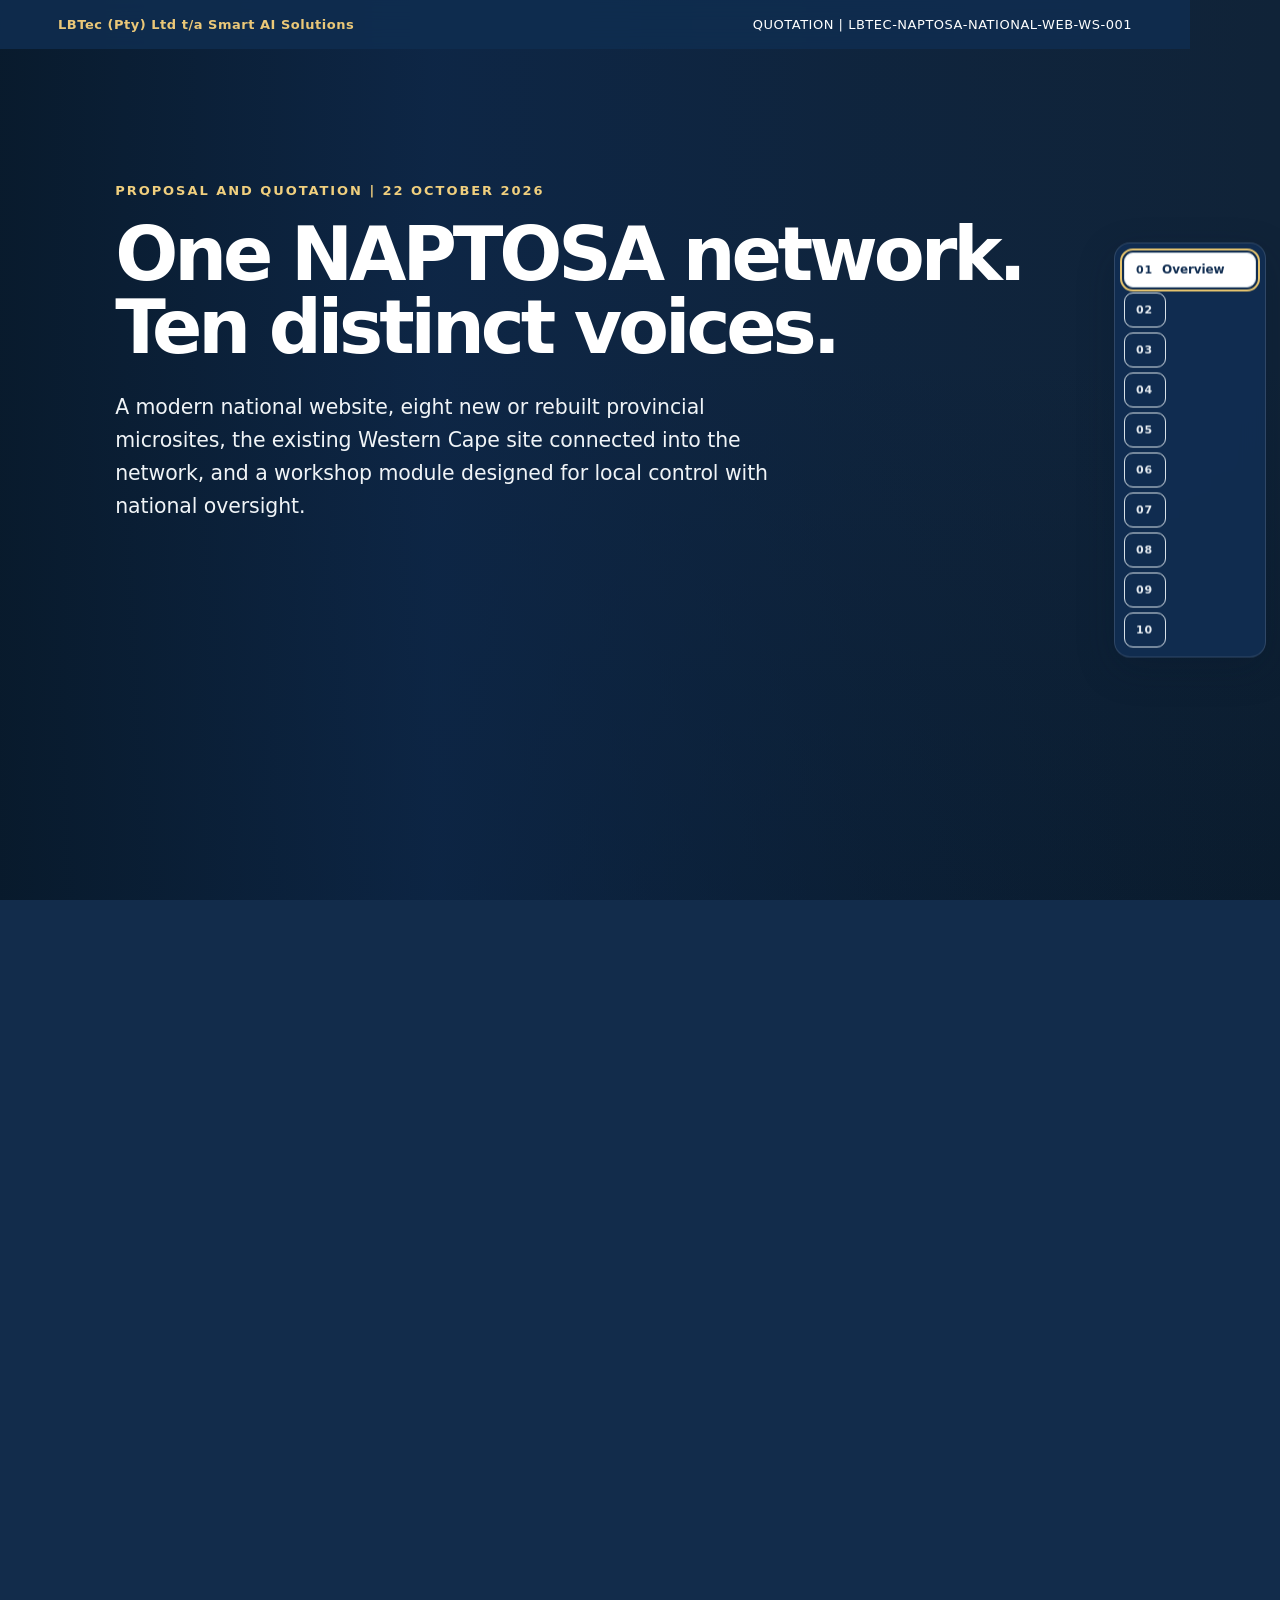
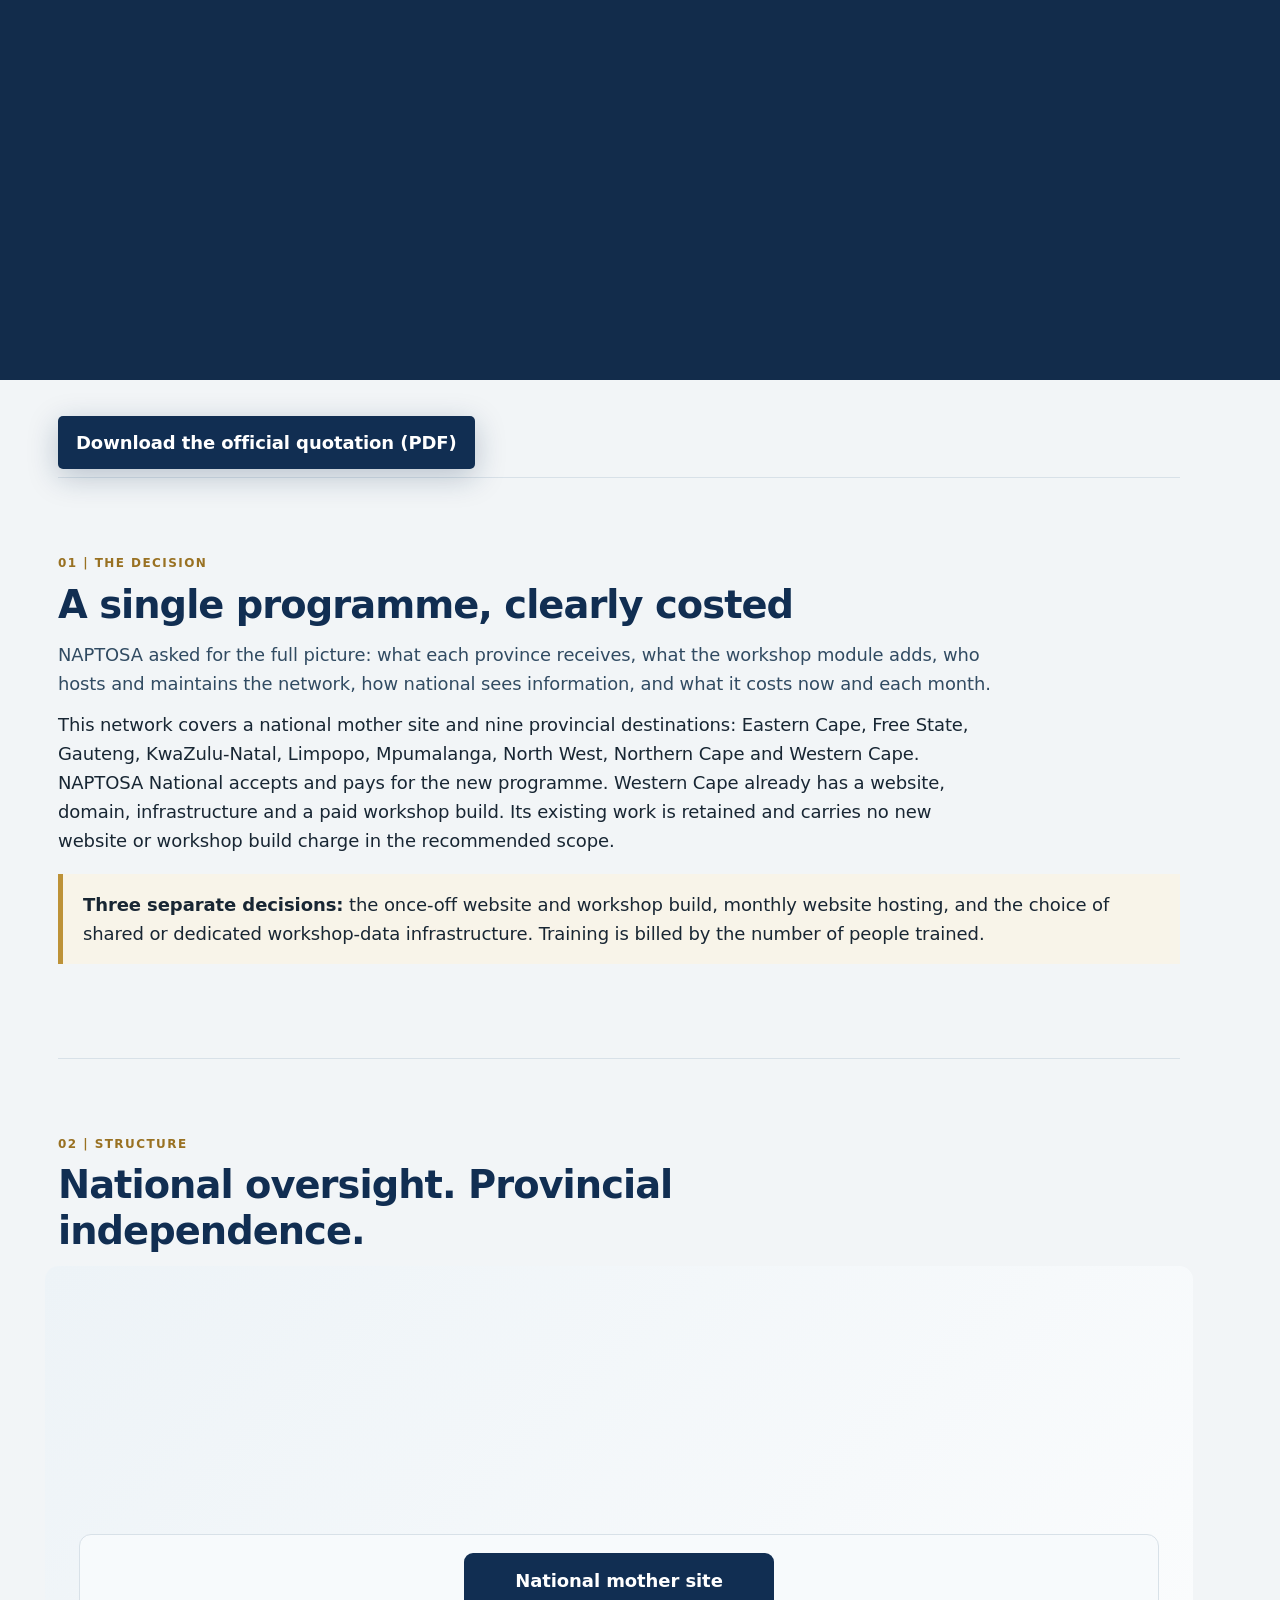
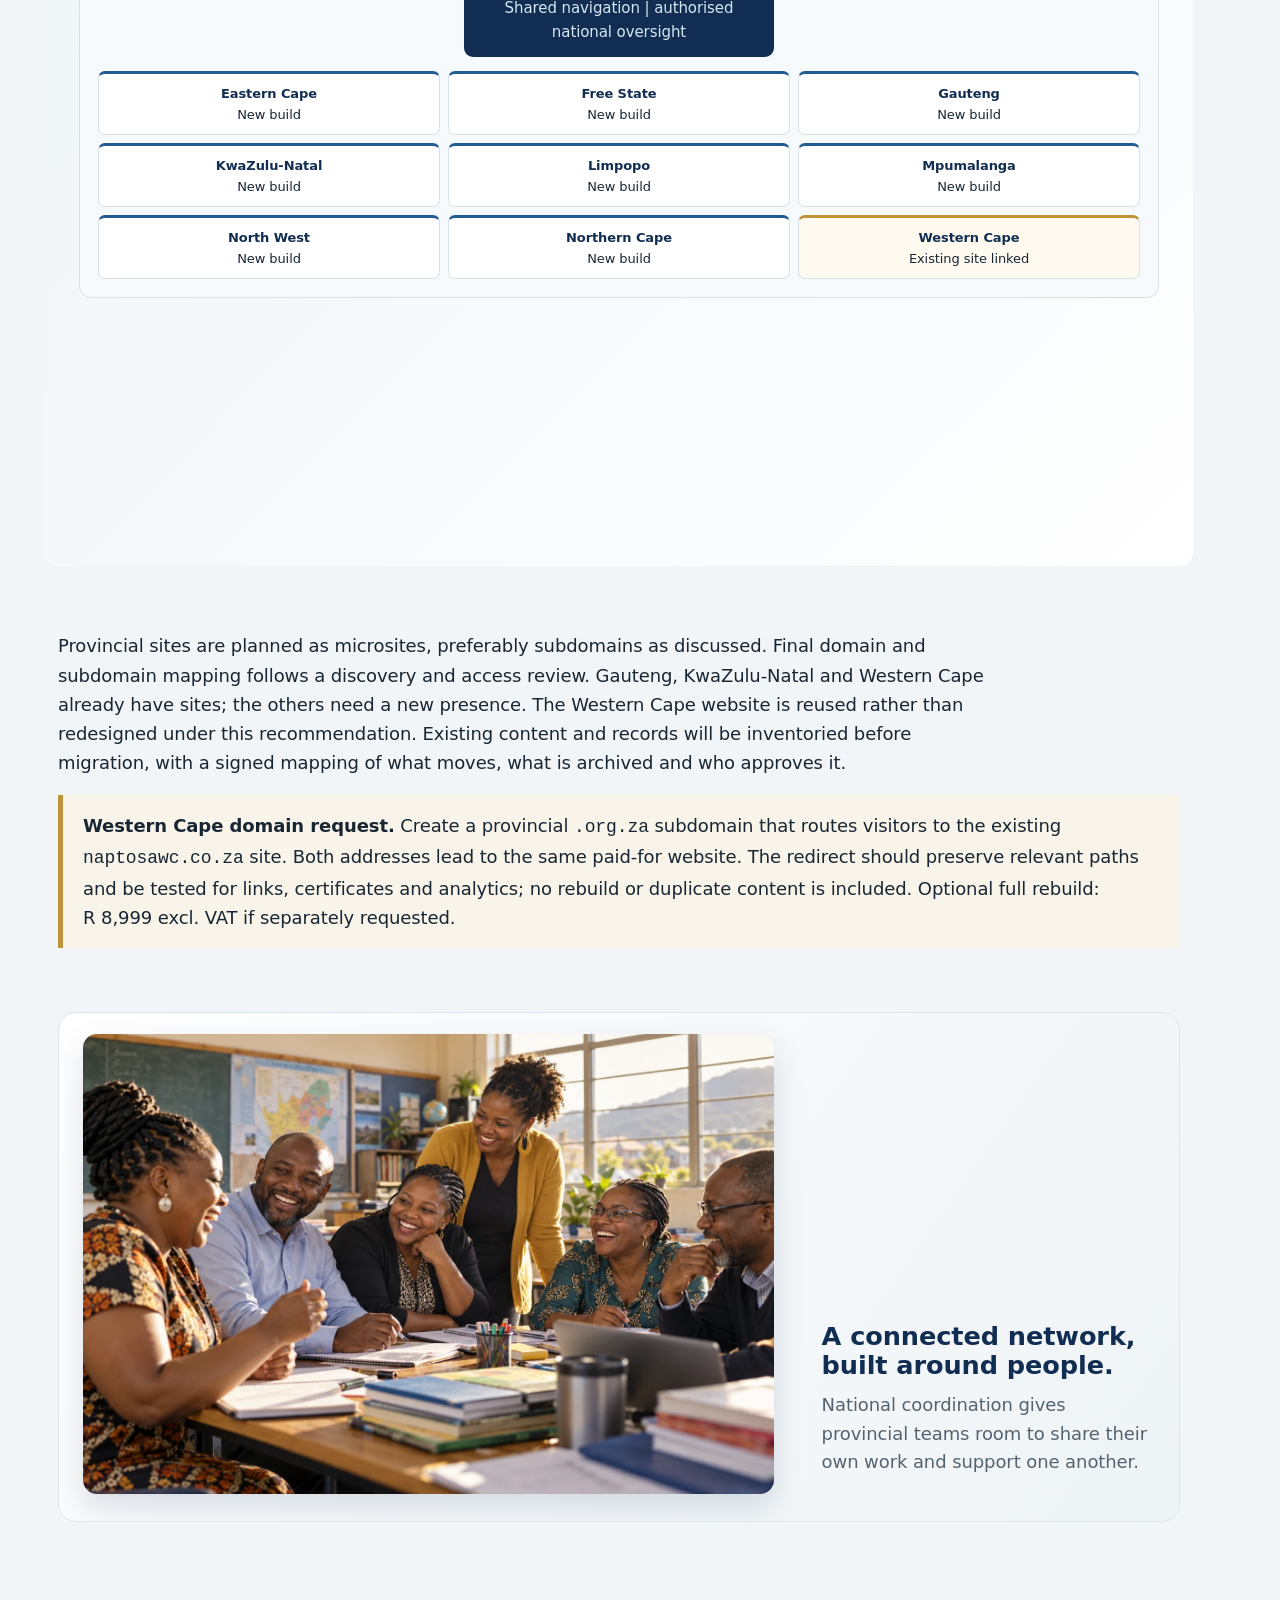
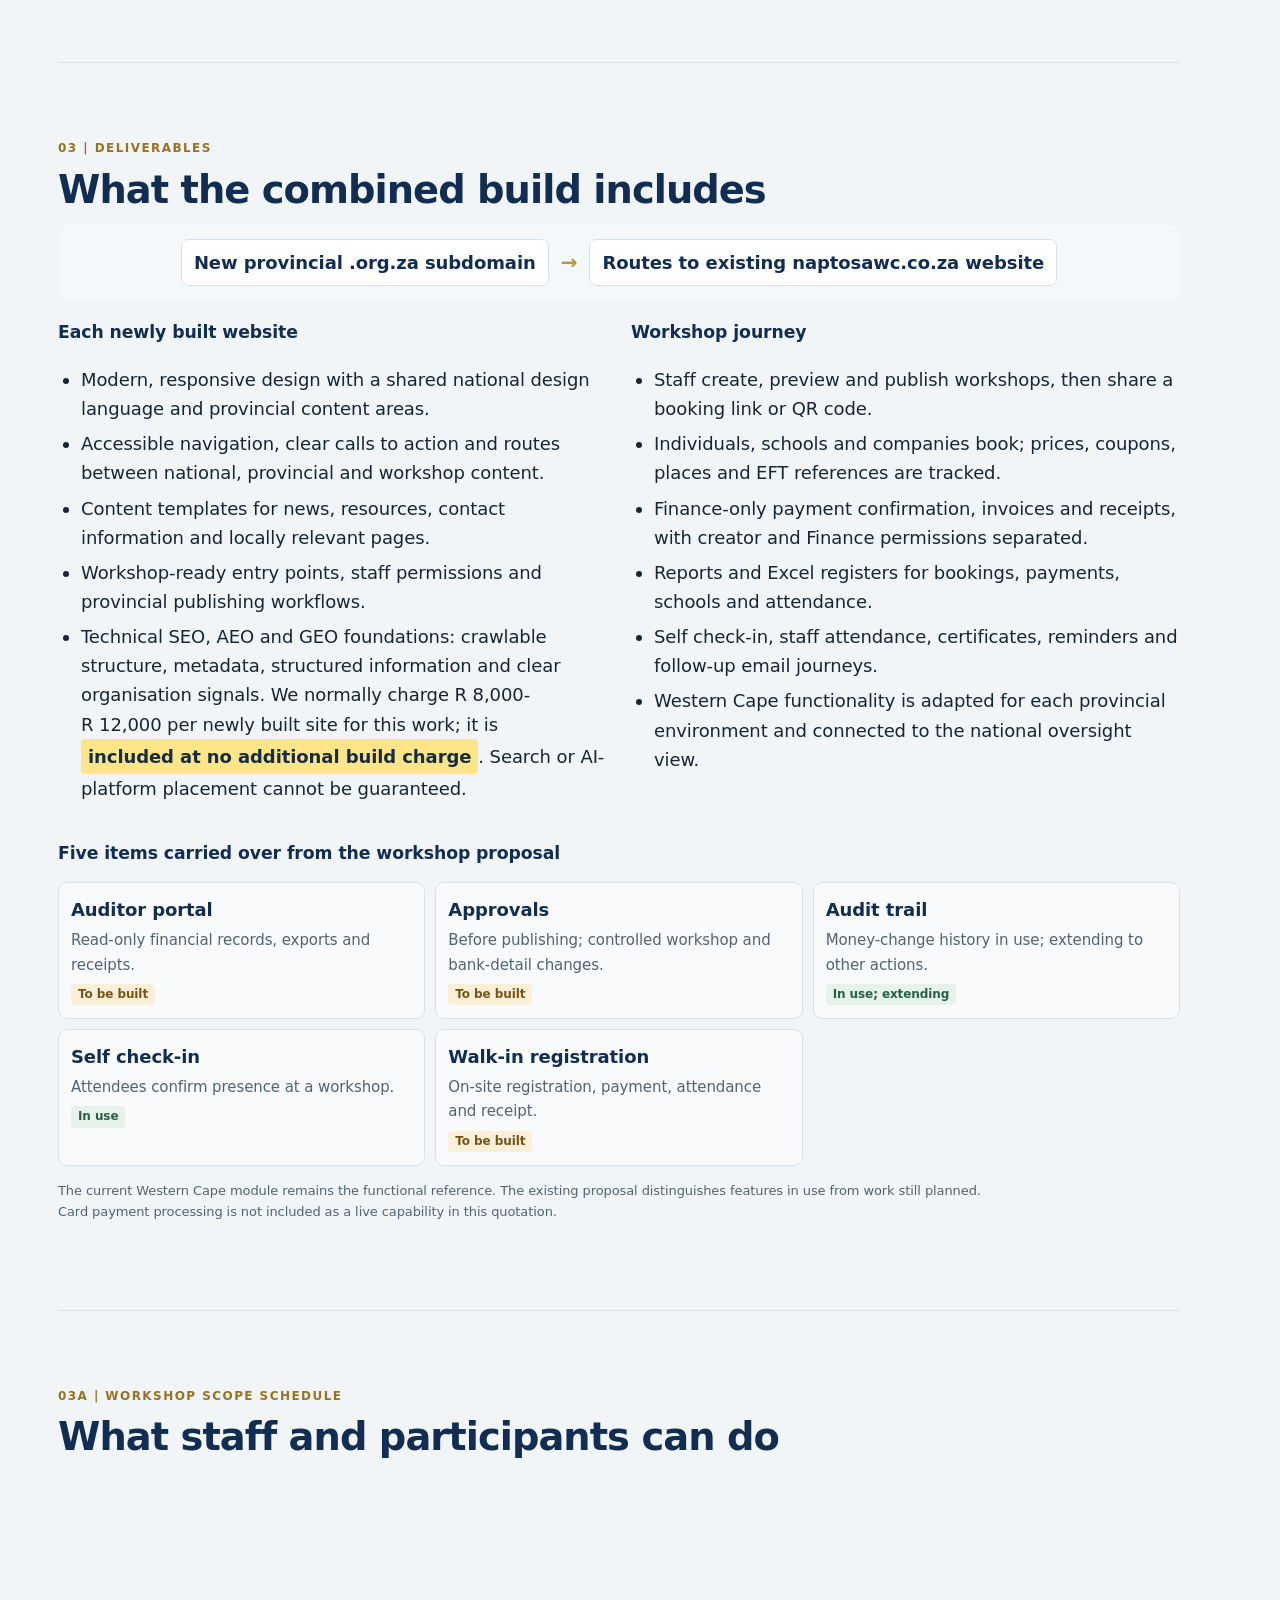
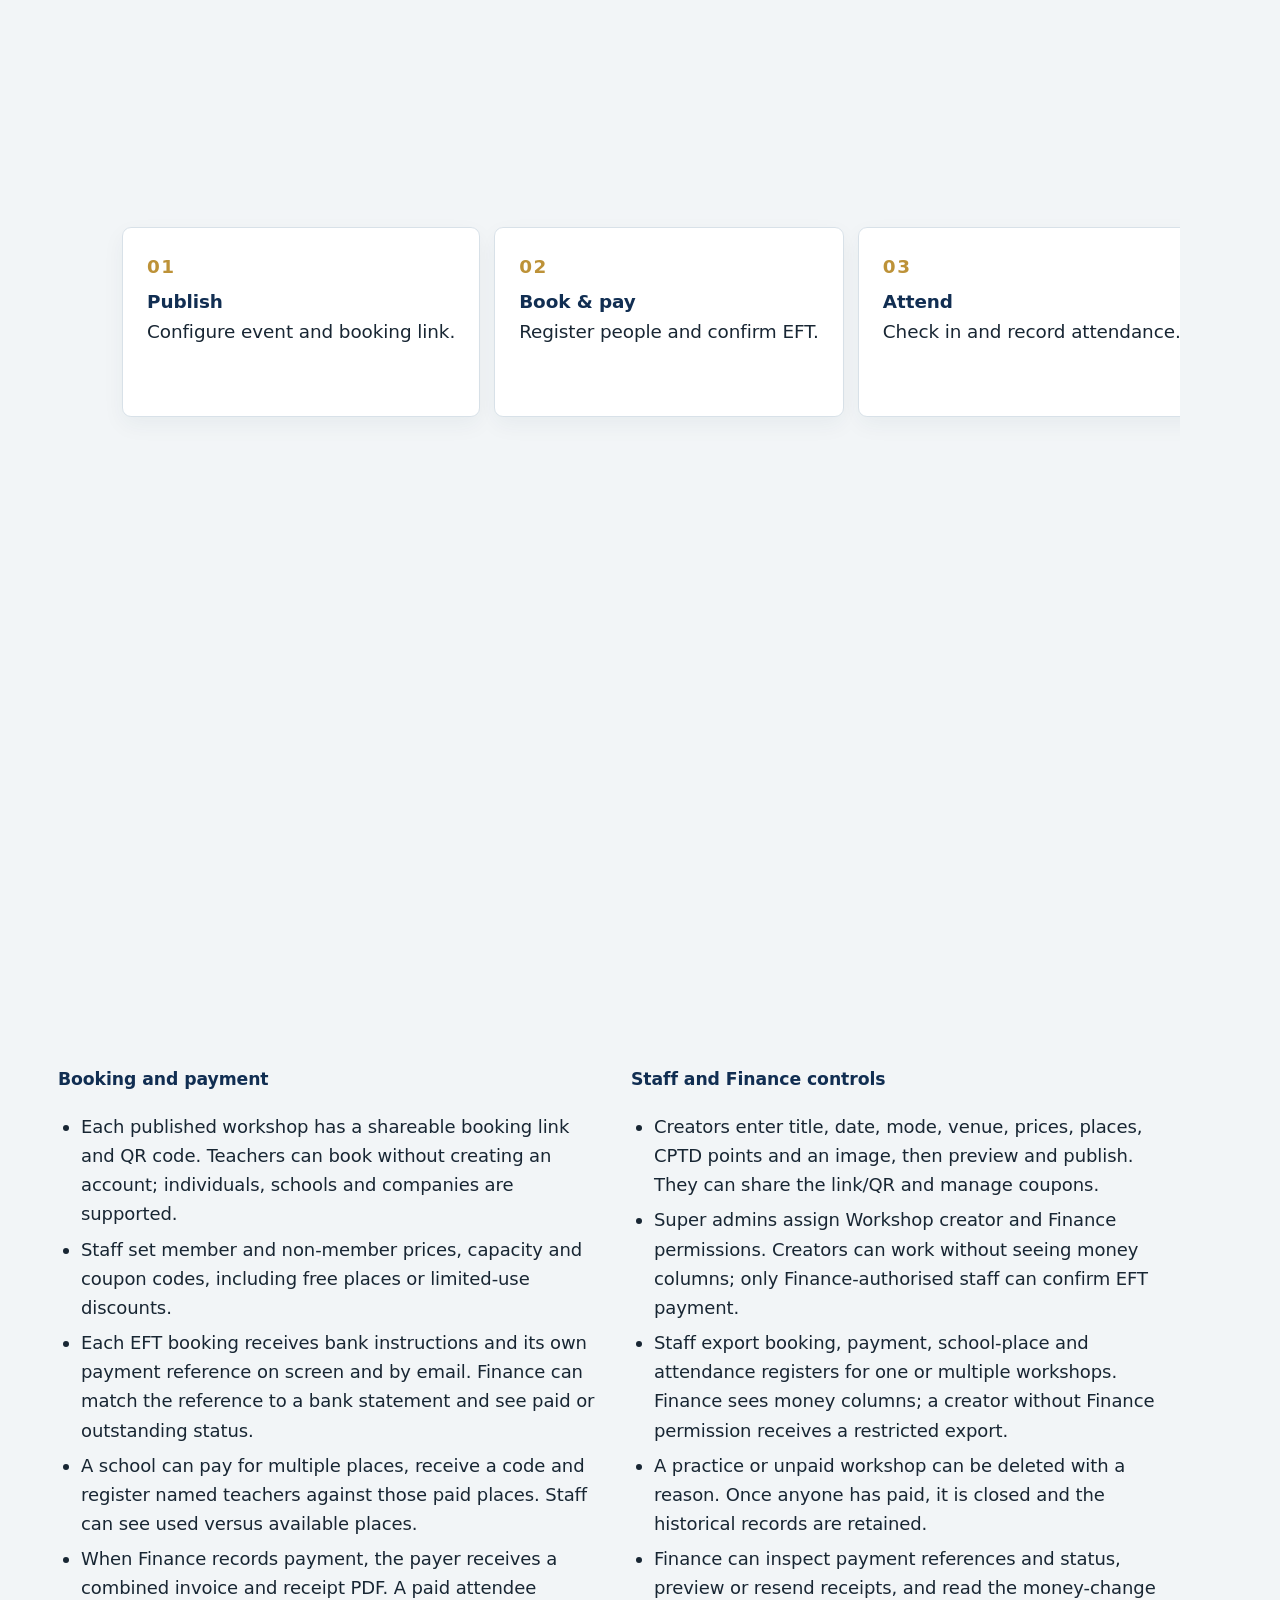
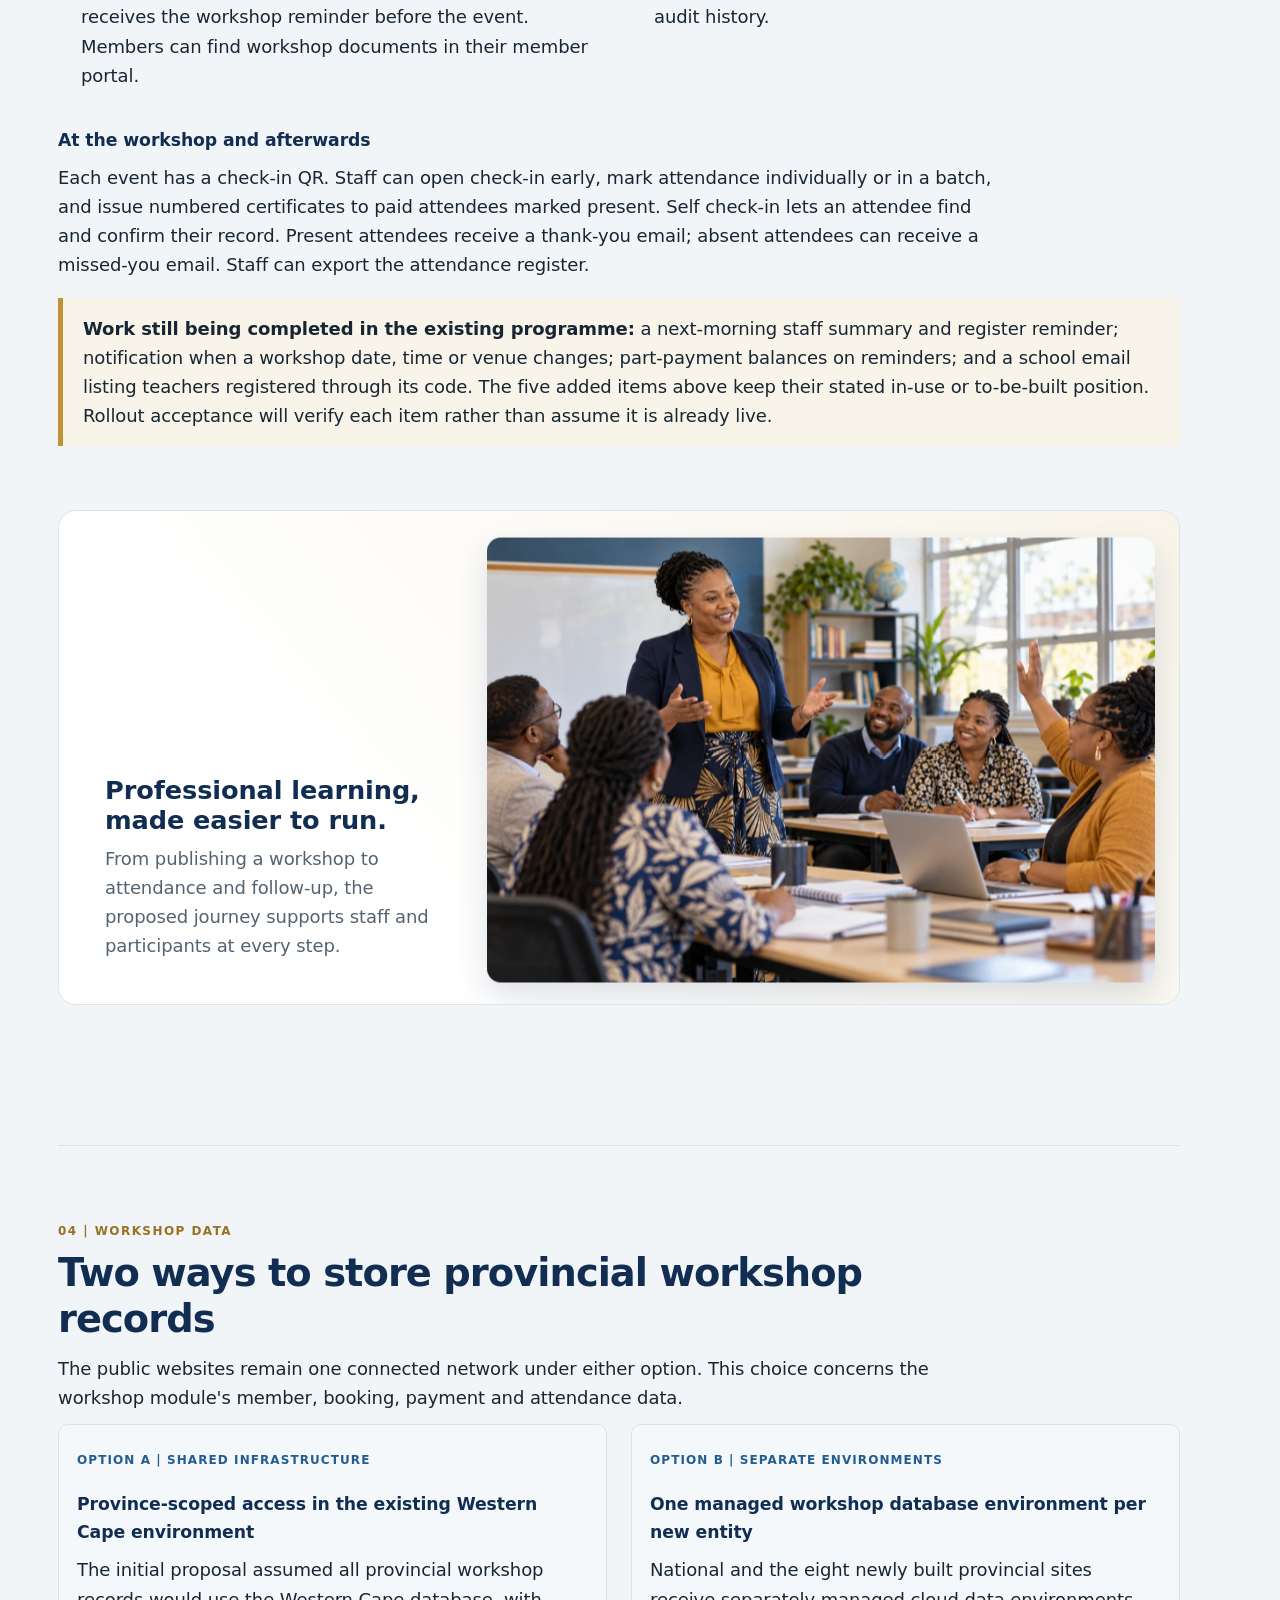
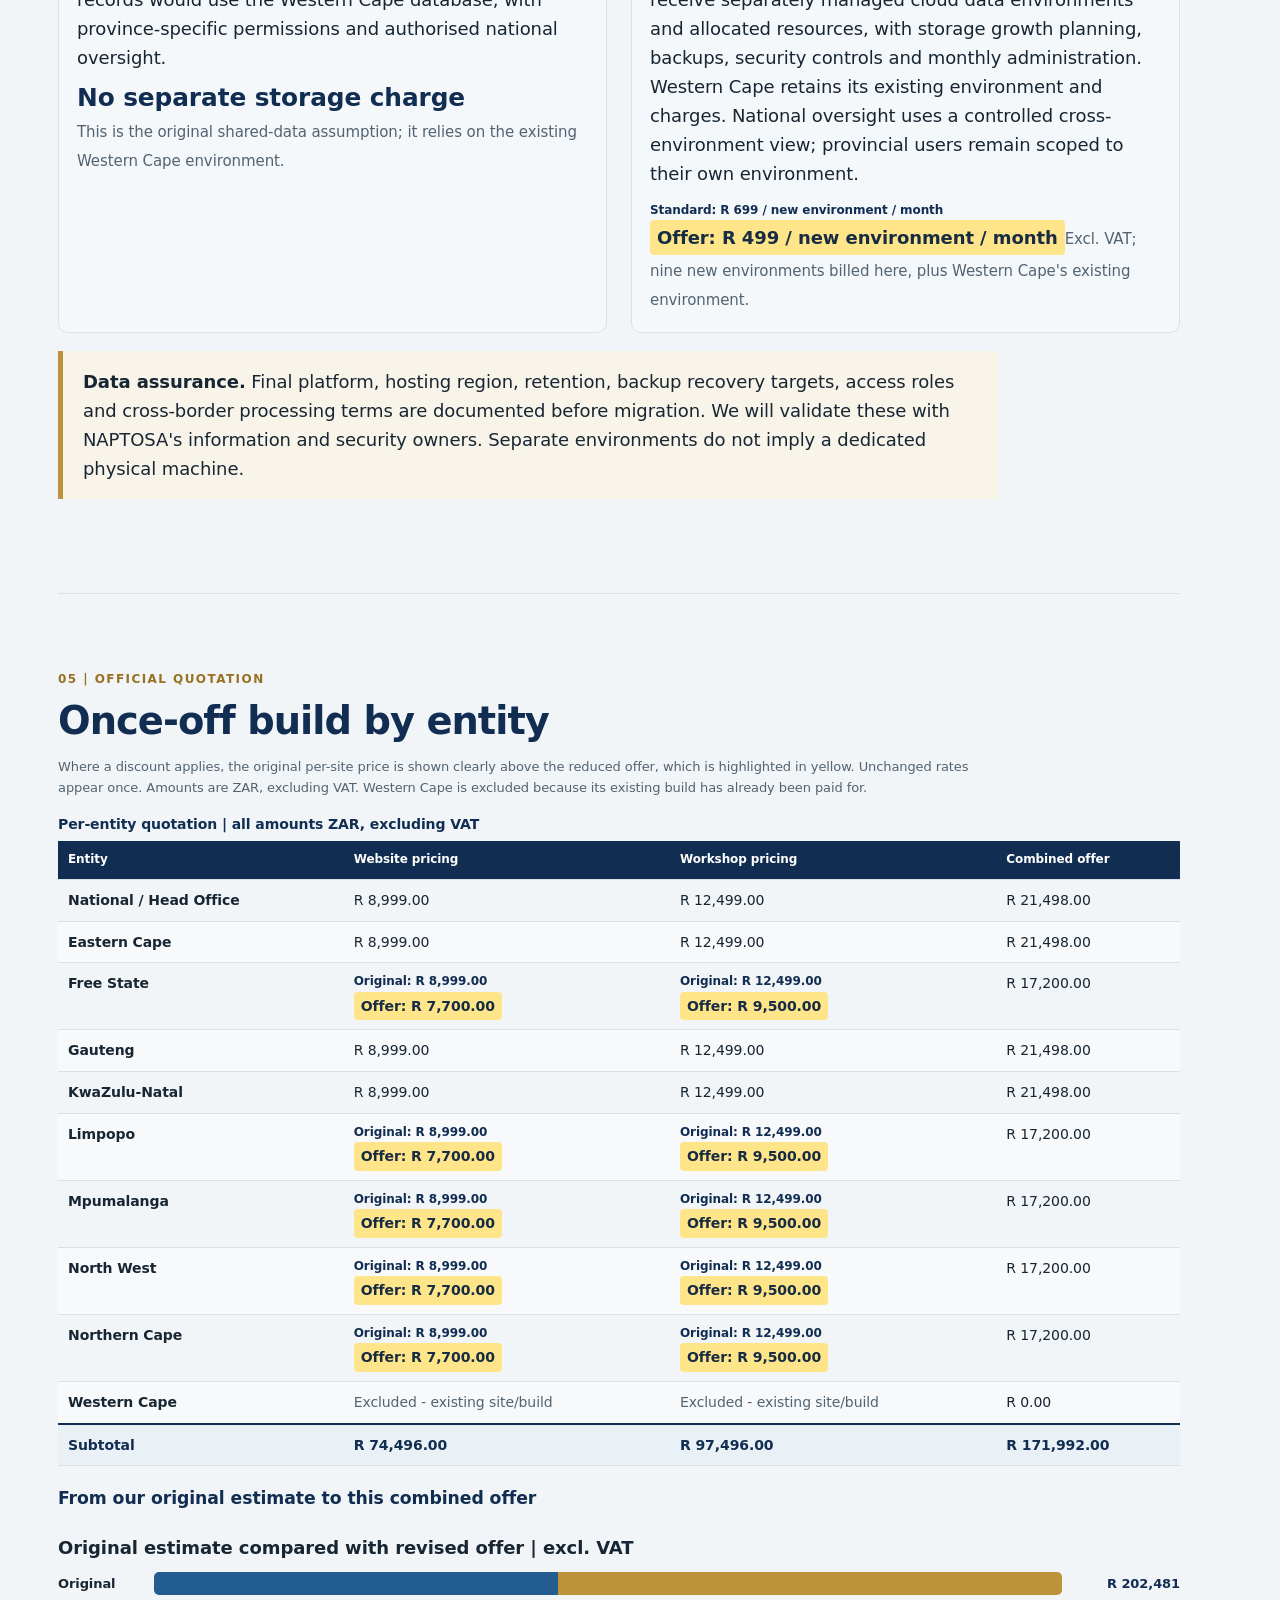
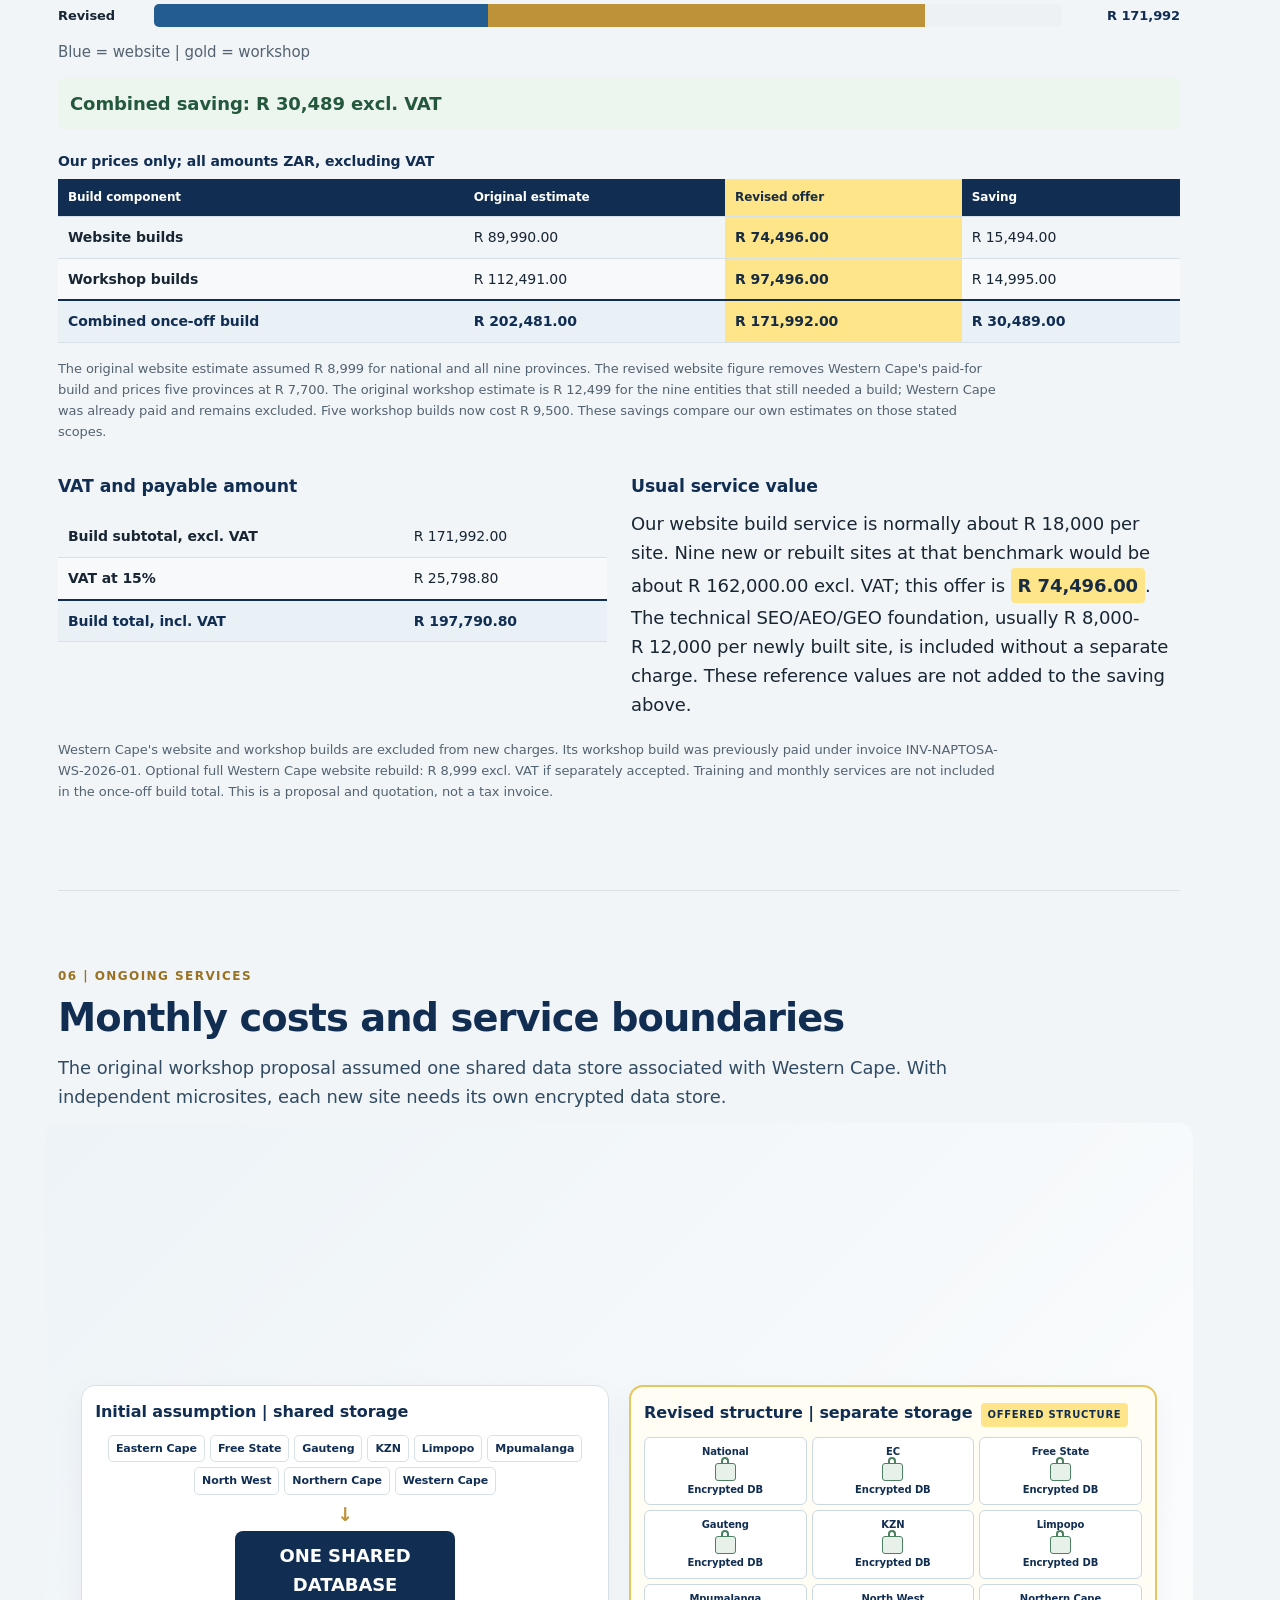
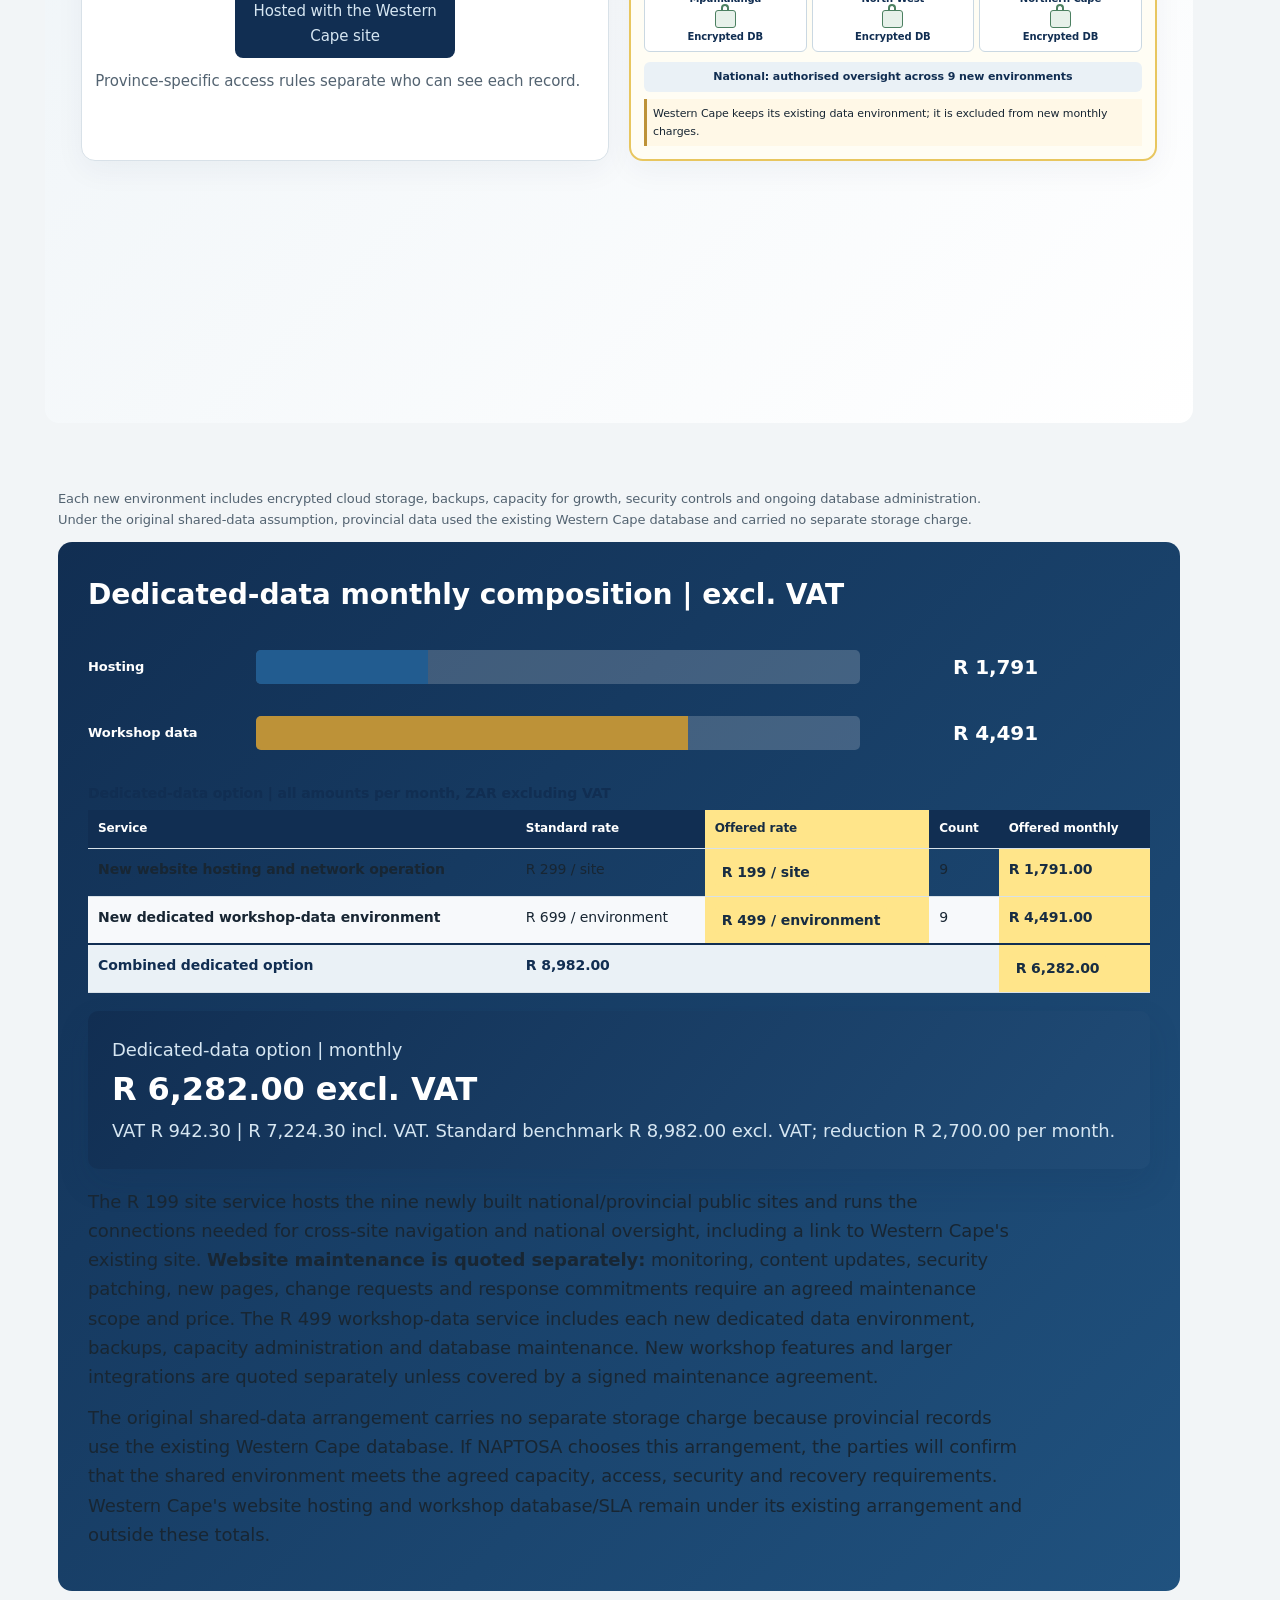
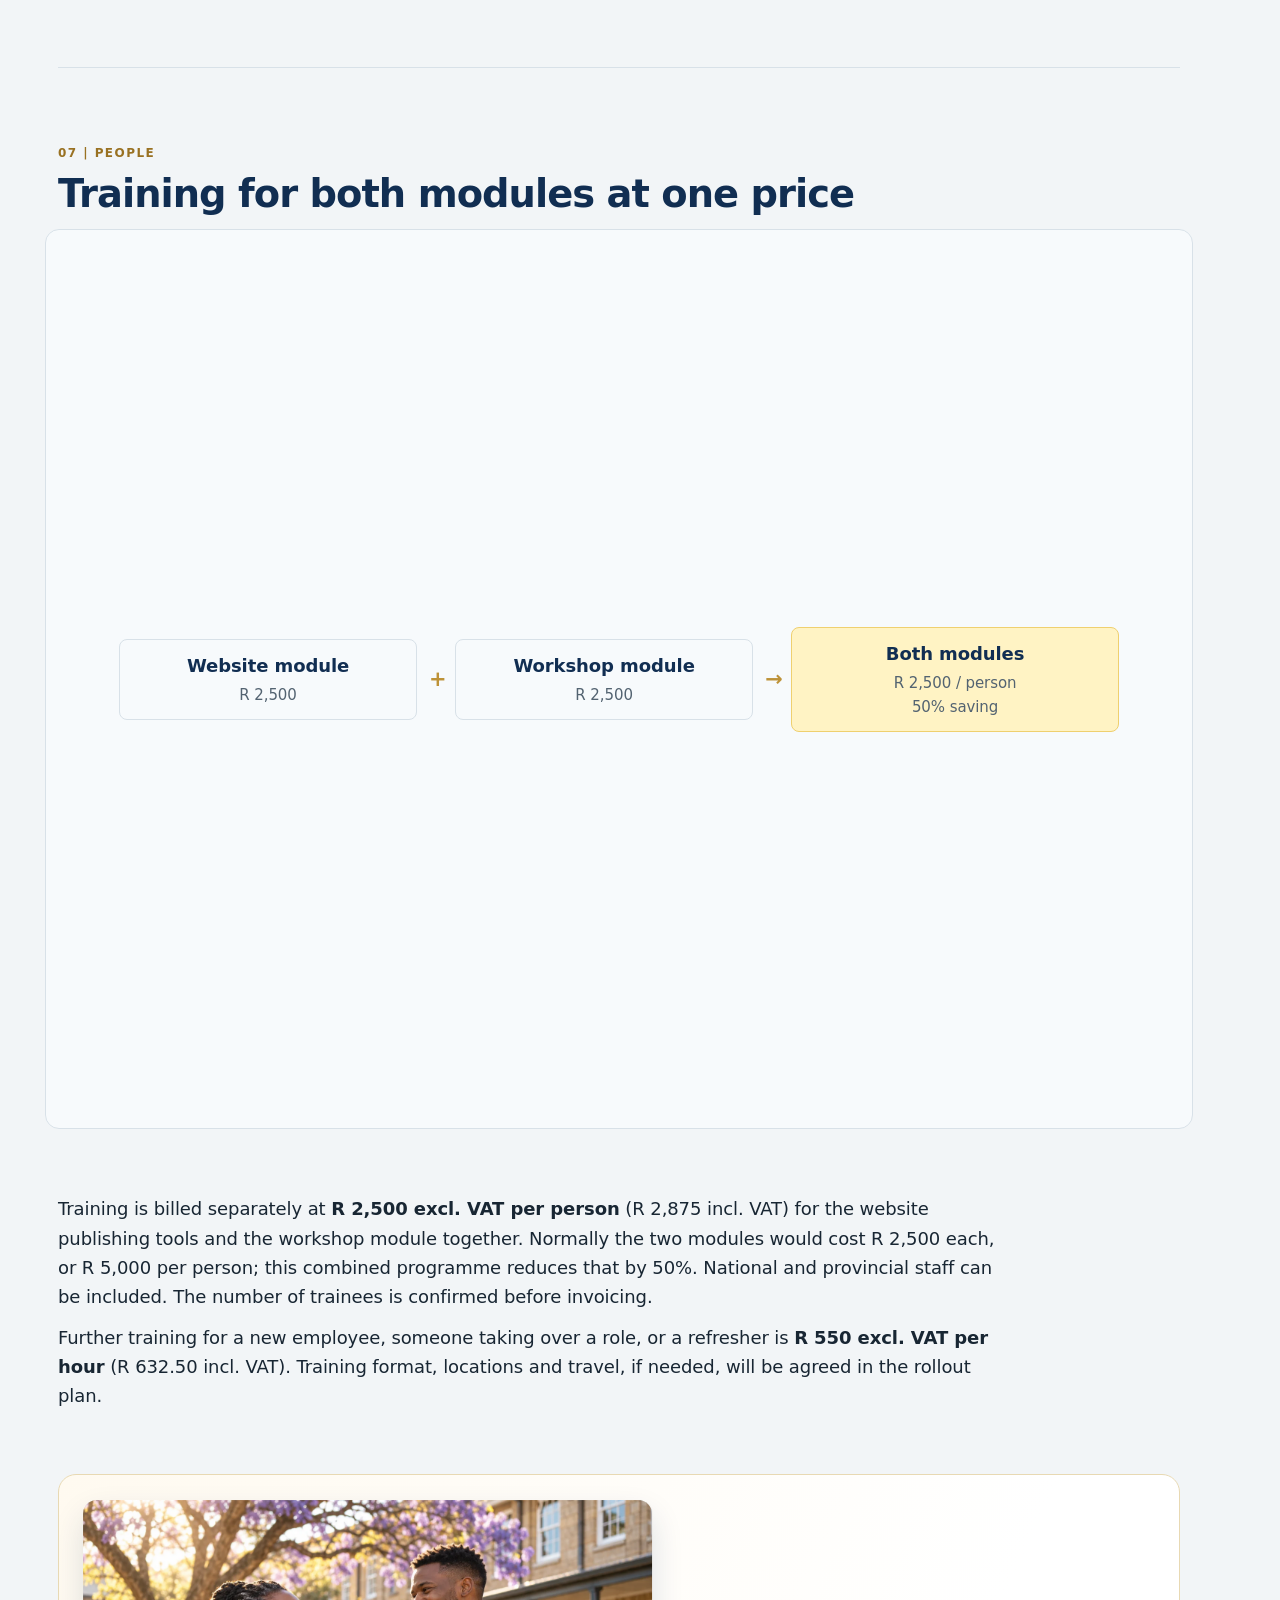
==== commit 88df203c: "Fix scroll-act content overflow in proposal" ====
--- a/index.html
+++ b/index.html
@@ -123,7 +123,7 @@
 @media(max-width:700px) { .proposal{margin:0;box-shadow:none}.topbar{padding:14px 22px}.cover{padding:48px 22px}.content{padding:0 22px 30px}.grid,.two{grid-template-columns:1fr}.flow{grid-template-columns:1fr 1fr}.footer{padding:22px}table{display:block;overflow-x:auto;white-space:nowrap} }
 @media(max-width:700px) { .storage-comparison{grid-template-columns:1fr}.training-visual{grid-template-columns:1fr}.training-visual .arrow{transform:rotate(90deg)}.branches,.status-grid{grid-template-columns:repeat(2,1fr)}.journey,.topology{grid-template-columns:1fr 1fr}.barrow{grid-template-columns:72px 1fr 84px}.timeline{grid-template-columns:1fr 1fr;border-top:0;border-left:3px solid var(--gold)} }
 @media print { html{scroll-behavior:auto}body{background:white;font-size:10.5pt}.proposal{box-shadow:none;margin:0;max-width:none}.topbar{padding:10px 0}.cover{padding:26px 0 25px}.cover h1{font-size:35pt}.cover .lead{font-size:14pt}.content{padding:0}.footer{padding:15px 0}nav,.download{display:none}section{padding:17px 0 8px}h2{font-size:18pt}h3{font-size:12pt}.grid{gap:8px}.card{padding:10px}.card strong{font-size:17pt}.flow{gap:5px}.flow div{padding:7px}table{font-size:9pt}th,td{padding:5px 6px}.card, .callout, .quote-box, table, tr, .flow, #acceptance,.network-map,.topology,.journey,.timeline,.payment-split,.status-grid,.status-card { break-inside:avoid-page }.workshop-ops{break-before:page} #overview,#data,#investment,#monthly,#delivery,#acceptance{break-before:page}.print-break{break-before:page} a{color:inherit;text-decoration:none} }
-</style><link rel="stylesheet" href="scrollcraft.css"><link rel="stylesheet" href="proposal.css?v=20261022-3"></head>
+</style><link rel="stylesheet" href="scrollcraft.css"><link rel="stylesheet" href="proposal.css?v=20261022-4"></head>
 <body><main class="proposal" id="top">
 <div class="topbar"><b>LBTec (Pty) Ltd t/a Smart AI Solutions</b><span>QUOTATION  |  LBTEC-NAPTOSA-NATIONAL-WEB-WS-001</span></div>
 <header class="cover" id="overview" data-sc-act="scrub" data-sc-span="2.2" data-sc-dwell="0.28"><div class="sc-stage" data-sc-stage><img class="sc-stage__poster" src="assets/hero-poster.webp" alt=""><video data-sc-scrub data-sc-src="assets/hero.mp4" data-sc-src-mobile="assets/hero-mobile.mp4" playsinline muted aria-hidden="true"></video><div class="sc-scrim"></div></div><div class="hero-copy"><div class="eyebrow">Proposal and quotation  |  22 October 2026</div>
@@ -153,8 +153,8 @@
 <h3>Five items carried over from the workshop proposal</h3>
 <div class="status-grid"><div class="status-card"><b>Auditor portal</b><small>Read-only financial records, exports and receipts.</small><span class="status future">To be built</span></div><div class="status-card"><b>Approvals</b><small>Before publishing; controlled workshop and bank-detail changes.</small><span class="status future">To be built</span></div><div class="status-card"><b>Audit trail</b><small>Money-change history in use; extending to other actions.</small><span class="status">In use; extending</span></div><div class="status-card"><b>Self check-in</b><small>Attendees confirm presence at a workshop.</small><span class="status">In use</span></div><div class="status-card"><b>Walk-in registration</b><small>On-site registration, payment, attendance and receipt.</small><span class="status future">To be built</span></div></div>
 <p class="price-note">The current Western Cape module remains the functional reference. The existing proposal distinguishes features in use from work still planned. Card payment processing is not included as a live capability in this quotation.</p></section>
-<section id="workshop-detail" data-sc-act="pan" data-sc-span="1.4"><div class="section-no">03a  |  Workshop scope schedule</div><h2>What staff and participants can do</h2><div class="sc-stage" data-sc-stage><div class="journey" data-sc-pan="0.04" aria-label="Publish, book and pay, attend, then follow up"><article><b>Publish</b>Configure event and booking link.</article><article><b>Book &amp; pay</b>Register people and confirm EFT.</article><article><b>Attend</b>Check in and record attendance.</article><article><b>Follow up</b>Certificates, messages and reports.</article></div></div>
-<div class="two workshop-ops"><div><h3>Booking and payment</h3><ul><li>Each published workshop has a shareable booking link and QR code. Teachers can book without creating an account; individuals, schools and companies are supported.</li><li>Staff set member and non-member prices, capacity and coupon codes, including free places or limited-use discounts.</li><li>Each EFT booking receives bank instructions and its own payment reference on screen and by email. Finance can match the reference to a bank statement and see paid or outstanding status.</li><li>A school can pay for multiple places, receive a code and register named teachers against those paid places. Staff can see used versus available places.</li><li>When Finance records payment, the payer receives a combined invoice and receipt PDF. A paid attendee receives the workshop reminder before the event. Members can find workshop documents in their member portal.</li></ul></div>
+<section id="workshop-detail"><div class="workshop-scroll-act" data-sc-act="pan" data-sc-span="1.4"><div class="section-no">03a  |  Workshop scope schedule</div><h2>What staff and participants can do</h2><div class="sc-stage" data-sc-stage><div class="journey" data-sc-pan="0.04" aria-label="Publish, book and pay, attend, then follow up"><article><b>Publish</b>Configure event and booking link.</article><article><b>Book &amp; pay</b>Register people and confirm EFT.</article><article><b>Attend</b>Check in and record attendance.</article><article><b>Follow up</b>Certificates, messages and reports.</article></div></div>
+</div><div class="two workshop-ops"><div><h3>Booking and payment</h3><ul><li>Each published workshop has a shareable booking link and QR code. Teachers can book without creating an account; individuals, schools and companies are supported.</li><li>Staff set member and non-member prices, capacity and coupon codes, including free places or limited-use discounts.</li><li>Each EFT booking receives bank instructions and its own payment reference on screen and by email. Finance can match the reference to a bank statement and see paid or outstanding status.</li><li>A school can pay for multiple places, receive a code and register named teachers against those paid places. Staff can see used versus available places.</li><li>When Finance records payment, the payer receives a combined invoice and receipt PDF. A paid attendee receives the workshop reminder before the event. Members can find workshop documents in their member portal.</li></ul></div>
 <div><h3>Staff and Finance controls</h3><ul><li>Creators enter title, date, mode, venue, prices, places, CPTD points and an image, then preview and publish. They can share the link/QR and manage coupons.</li><li>Super admins assign Workshop creator and Finance permissions. Creators can work without seeing money columns; only Finance-authorised staff can confirm EFT payment.</li><li>Staff export booking, payment, school-place and attendance registers for one or multiple workshops. Finance sees money columns; a creator without Finance permission receives a restricted export.</li><li>A practice or unpaid workshop can be deleted with a reason. Once anyone has paid, it is closed and the historical records are retained.</li><li>Finance can inspect payment references and status, preview or resend receipts, and read the money-change audit history.</li></ul></div></div>
 <h3>At the workshop and afterwards</h3><p>Each event has a check-in QR. Staff can open check-in early, mark attendance individually or in a batch, and issue numbered certificates to paid attendees marked present. Self check-in lets an attendee find and confirm their record. Present attendees receive a thank-you email; absent attendees can receive a missed-you email. Staff can export the attendance register.</p>
 <div class="callout"><b>Work still being completed in the existing programme:</b> a next-morning staff summary and register reminder; notification when a workshop date, time or venue changes; part-payment balances on reminders; and a school email listing teachers registered through its code. The five added items above keep their stated in-use or to-be-built position. Rollout acceptance will verify each item rather than assume it is already live.</div>
@@ -197,8 +197,8 @@
 <p>Training is billed separately at <b>R 2,500 excl. VAT per person</b> (R 2,875 incl. VAT) for the website publishing tools and the workshop module together. Normally the two modules would cost R 2,500 each, or R 5,000 per person; this combined programme reduces that by 50%. National and provincial staff can be included. The number of trainees is confirmed before invoicing.</p>
 <p>Further training for a new employee, someone taking over a role, or a refresher is <b>R 550 excl. VAT per hour</b> (R 632.50 incl. VAT). Training format, locations and travel, if needed, will be agreed in the rollout plan.</p>
 <div class="photo-story photo-story--training" data-sc-act="flow"><figure class="people-figure" data-sc-parallax="-0.04"><div class="people-figure__frame"><img src="assets/teacher-community.webp" alt="Two South African educators celebrating their shared work in a sunlit school courtyard" loading="lazy" decoding="async" width="1536" height="1024"></div></figure><p class="photo-caption"><b>Good systems make room for good teaching.</b><span>Training brings website publishing and workshop operations together, so provincial teams can confidently keep their communities informed.</span></p></div></section>
-<section id="delivery" data-sc-act="pan" data-sc-span="1.4"><div class="section-no">08  |  Delivery and terms</div><h2>A staged transition with visible checkpoints</h2><div class="sc-stage" data-sc-stage><div class="timeline" data-sc-pan="0.04"><div><b>1  |  Access</b>Inventory and approvals</div><div><b>2  |  Build</b>About one site per week</div><div><b>3  |  Verify</b>Test roles, data and journeys</div><div><b>4  |  Handover</b>Work toward early January 2027</div></div></div>
-<ol><li><b>Access and inventory:</b> NAPTOSA identifies the domain owner and current providers; we issue the formal hosting-access request and catalogue the existing national, Gauteng, KwaZulu-Natal and Western Cape sites and any records to migrate.</li>
+<section id="delivery"><div class="delivery-scroll-act" data-sc-act="pan" data-sc-span="1.4"><div class="section-no">08  |  Delivery and terms</div><h2>A staged transition with visible checkpoints</h2><div class="sc-stage" data-sc-stage><div class="timeline" data-sc-pan="0.04"><div><b>1  |  Access</b>Inventory and approvals</div><div><b>2  |  Build</b>About one site per week</div><div><b>3  |  Verify</b>Test roles, data and journeys</div><div><b>4  |  Handover</b>Work toward early January 2027</div></div></div>
+</div><ol><li><b>Access and inventory:</b> NAPTOSA identifies the domain owner and current providers; we issue the formal hosting-access request and catalogue the existing national, Gauteng, KwaZulu-Natal and Western Cape sites and any records to migrate.</li>
 <li><b>Design and national foundation:</b> agree the content model, permissions, brand system, national oversight requirements and domain/subdomain map.</li>
 <li><b>Provincial batches:</b> build two or three at a time, check desktop/mobile journeys, provincial autonomy, cross-site navigation, security boundaries and national visibility between batches.</li>
 <li><b>Workshop activation:</b> configure each agreed workshop environment and data option, migrate approved data, train staff and verify booking-to-reporting journeys before go-live.</li>
--- a/proposal.css
+++ b/proposal.css
@@ -1,17 +1,17 @@
 :root{--navy:#112e52;--blue:#225c90;--gold:#bd9238;--cream:#f8f4e9;--ink:#182633;--muted:#536371;--line:#d8e1e8;--sc-canvas:#f6f8fa;--sc-surface:#fff;--sc-ink:#182633;--sc-ink-soft:#526273;--sc-accent:#e7bd58;--sc-accent-ink:#162b42;--sc-maxw:1200px;--sc-gutter:clamp(20px,5vw,58px);--sc-section:clamp(46px,7vw,90px)}html{overflow-x:clip}
-html{scroll-behavior:smooth;scroll-padding-top:30px}body{background:#f2f5f7;color:var(--ink)}.proposal{max-width:none;margin:0;box-shadow:none;background:transparent}.topbar{position:absolute;z-index:5;top:0;left:0;right:90px;background:#102e50dd;backdrop-filter:blur(10px);padding:14px clamp(20px,5vw,58px)}.cover{position:relative;isolation:isolate;overflow:visible;height:auto;min-height:0;padding:0;background:#122c4b;color:white;border:0}.cover .sc-stage{background:#102338}.cover .sc-stage__poster,.cover video[data-sc-scrub]{object-fit:cover;object-position:center}.cover .sc-scrim{z-index:1;background:linear-gradient(90deg,#081a2ceb 0%,#0d2749ca 34%,#0d274950 67%,transparent 100%),linear-gradient(0deg,#091a2bd6,transparent 60%)}.hero-copy{position:absolute;z-index:3;inset:clamp(90px,14vh,150px) max(130px,calc((100vw - 1200px)/2)) 44px clamp(24px,9vw,140px);max-width:1110px;display:flex;flex-direction:column;align-items:flex-start;justify-content:center;color:#fff}.hero-copy .eyebrow{color:#f0cf7e}.hero-copy h1{max-width:760px;font-size:clamp(2.7rem,7vw,6rem);color:white;letter-spacing:-.055em;line-height:.98;margin:18px 0}.hero-copy .lead{max-width:680px;color:#f0f4f7;font-size:clamp(1.05rem,1.6vw,1.35rem)}.cover .grid{max-width:900px;width:100%;grid-template-columns:repeat(3,minmax(0,1fr));gap:10px;margin:20px 0 10px}.cover .card{padding:14px;background:#ffffffed;border-color:#ffffff40;border-radius:10px;color:var(--ink);box-shadow:0 10px 34px #06172b35}.cover .card strong{font-size:clamp(1.25rem,2vw,1.8rem)}.cover .network-map{display:none}.cover-meta{margin-top:12px;max-width:900px;color:#fff;border-color:#ffffff45}.cover-meta span{color:#e5c878}.hero-copy .download{background:#ffe58a;color:#172c42;margin-top:8px}.content{max-width:1280px;margin:0 auto;padding:20px max(100px,calc((100vw - 1110px)/2)) 70px clamp(20px,5vw,58px)}.content>section{position:relative;padding:clamp(40px,6vw,76px) 0;border-top:1px solid var(--line);scroll-margin-top:30px}.content>section:first-child{border-top:0}.content h2{font-size:clamp(1.8rem,3vw,2.6rem);max-width:920px}.lede{max-width:880px}.content p,.content li{max-width:940px}.content .download{position:relative;z-index:1;display:inline-flex;margin:16px 0 8px;box-shadow:0 8px 30px #112e5240}.chapter-nav{position:fixed;z-index:30;right:14px;top:50%;transform:translateY(-50%);display:flex;flex-direction:column;gap:5px;padding:9px;background:#112e52f2;border:1px solid #ffffff22;border-radius:16px;box-shadow:0 12px 36px #09182a40;backdrop-filter:blur(12px)}.chapter-nav a{display:flex;align-items:center;justify-content:flex-start;gap:9px;width:42px;height:35px;padding:0 11px;color:#e8edf2;text-decoration:none;border-radius:9px;overflow:hidden;transition:width .2s ease,background .2s ease}.chapter-nav a:hover,.chapter-nav a:focus-visible,.chapter-nav a[aria-current]{width:132px;background:#fff;color:var(--navy);outline:2px solid #e5c36e;outline-offset:2px}.chapter-nav span{font-size:11px;font-weight:900;letter-spacing:.08em}.chapter-nav i{font-size:12px;font-style:normal;font-weight:750;white-space:nowrap}.chapter-nav a:not(:hover):not(:focus-visible):not([aria-current]) i{display:none}.content>section[data-sc-act="pan"] .journey{min-width:720px;grid-template-columns:repeat(4,minmax(175px,1fr));gap:14px}.content>section[data-sc-act="pan"] .journey article{min-height:130px;background:#fff;box-shadow:0 8px 22px #1935500d}.content>section[data-sc-act="pin"]{background:linear-gradient(135deg,#fff,#f5f8fa);border-radius:18px;padding-inline:clamp(20px,3vw,42px);margin:30px 0}.storage-model{background:white;border-radius:14px;box-shadow:0 10px 30px #1935500c}.storage-comparison{gap:20px}.storage-model h3{font-size:1rem}.storage-model:nth-child(2){border:2px solid #e8c65f;background:#fffdf4}.storage-model:nth-child(2)>h3:after{content:"OFFERED STRUCTURE";display:inline-block;margin-left:8px;padding:4px 7px;background:#ffe58a;border-radius:4px;font-size:10px;letter-spacing:.07em}.rate-highlight,.offer-column,.revised-column{background:#ffe58a!important;color:#172c42!important}.quote-box{background:linear-gradient(130deg,#112e52,#204c77);box-shadow:0 14px 32px #112e5222}.section-no{color:#997122}.chapter-nav a:focus-visible,.download:focus-visible{outline:3px solid #dfb74f;outline-offset:3px}.footer{max-width:none;padding:28px clamp(20px,5vw,58px);background:#e7edf1}.sc-ready [data-sc-in]{transition:opacity .7s ease,transform .7s ease}
-@media(max-width:760px){.topbar{right:0;padding:11px 16px;font-size:10px}.topbar span{font-size:9px}.hero-copy{inset:82px 58px 24px 20px;justify-content:flex-start;padding-top:7vh}.hero-copy h1{font-size:clamp(2.4rem,11vw,4rem)}.hero-copy .lead{font-size:1rem}.cover .grid{grid-template-columns:1fr;gap:7px;margin:10px 0}.cover .card{padding:9px 12px;display:grid;grid-template-columns:1fr auto;gap:5px 12px}.cover .card .label{grid-column:1/-1}.cover .card strong{grid-column:1;grid-row:2;margin:0}.cover .card span:last-child{grid-column:2;grid-row:2;align-self:center;font-size:11px}.cover-meta{display:none}.chapter-nav{right:5px;gap:3px;padding:6px;border-radius:12px}.chapter-nav a{width:34px;height:34px;padding:0 9px}.chapter-nav a:hover,.chapter-nav a:focus-visible,.chapter-nav a[aria-current]{width:40px}.chapter-nav a i{display:none!important}.content{padding:16px 55px 100px 18px}.content>section[data-sc-act="pin"]{padding:32px 18px;margin:22px 0}.content>section[data-sc-act="pan"]{overflow:hidden}.content>section[data-sc-act="pan"] .journey{min-width:0;grid-template-columns:1fr 1fr}.content .download{right:57px;bottom:12px;padding:10px 12px;font-size:12px}.storage-comparison{grid-template-columns:1fr}.dedicated-cell{font-size:9px}.training-visual{grid-template-columns:1fr 26px 1fr 26px 1.1fr}.training-visual div{font-size:11px}.training-visual .arrow{transform:none}.timeline{grid-template-columns:1fr 1fr}.footer{padding-right:55px}table{font-size:12px}}
+html{scroll-behavior:smooth;scroll-padding-top:30px}body{background:#f2f5f7;color:var(--ink)}.proposal{max-width:none;margin:0;box-shadow:none;background:transparent}.topbar{position:absolute;z-index:5;top:0;left:0;right:90px;background:#102e50dd;backdrop-filter:blur(10px);padding:14px clamp(20px,5vw,58px)}.cover{position:relative;isolation:isolate;overflow:visible;height:auto;min-height:0;padding:0;background:#122c4b;color:white;border:0}.cover .sc-stage{background:#102338}.cover .sc-stage__poster,.cover video[data-sc-scrub]{object-fit:cover;object-position:center}.cover .sc-scrim{z-index:1;background:linear-gradient(90deg,#081a2ceb 0%,#0d2749ca 34%,#0d274950 67%,transparent 100%),linear-gradient(0deg,#091a2bd6,transparent 60%)}.hero-copy{position:absolute;z-index:3;inset:clamp(90px,14vh,150px) max(130px,calc((100vw - 1200px)/2)) 44px clamp(24px,9vw,140px);max-width:1110px;display:flex;flex-direction:column;align-items:flex-start;justify-content:center;color:#fff}.hero-copy .eyebrow{color:#f0cf7e}.hero-copy h1{max-width:760px;font-size:clamp(2.7rem,7vw,6rem);color:white;letter-spacing:-.055em;line-height:.98;margin:18px 0}.hero-copy .lead{max-width:680px;color:#f0f4f7;font-size:clamp(1.05rem,1.6vw,1.35rem)}.cover .grid{max-width:900px;width:100%;grid-template-columns:repeat(3,minmax(0,1fr));gap:10px;margin:20px 0 10px}.cover .card{padding:14px;background:#ffffffed;border-color:#ffffff40;border-radius:10px;color:var(--ink);box-shadow:0 10px 34px #06172b35}.cover .card strong{font-size:clamp(1.25rem,2vw,1.8rem)}.cover .network-map{display:none}.cover-meta{margin-top:12px;max-width:900px;color:#fff;border-color:#ffffff45}.cover-meta span{color:#e5c878}.hero-copy .download{background:#ffe58a;color:#172c42;margin-top:8px}.content{max-width:1280px;margin:0 auto;padding:20px max(100px,calc((100vw - 1110px)/2)) 70px clamp(20px,5vw,58px)}.content>section{position:relative;padding:clamp(40px,6vw,76px) 0;border-top:1px solid var(--line);scroll-margin-top:30px}.content>section:first-child{border-top:0}.content h2{font-size:clamp(1.8rem,3vw,2.6rem);max-width:920px}.lede{max-width:880px}.content p,.content li{max-width:940px}.content .download{position:relative;z-index:1;display:inline-flex;margin:16px 0 8px;box-shadow:0 8px 30px #112e5240}.chapter-nav{position:fixed;z-index:30;right:14px;top:50%;transform:translateY(-50%);display:flex;flex-direction:column;gap:5px;padding:9px;background:#112e52f2;border:1px solid #ffffff22;border-radius:16px;box-shadow:0 12px 36px #09182a40;backdrop-filter:blur(12px)}.chapter-nav a{display:flex;align-items:center;justify-content:flex-start;gap:9px;width:42px;height:35px;padding:0 11px;color:#e8edf2;text-decoration:none;border-radius:9px;overflow:hidden;transition:width .2s ease,background .2s ease}.chapter-nav a:hover,.chapter-nav a:focus-visible,.chapter-nav a[aria-current]{width:132px;background:#fff;color:var(--navy);outline:2px solid #e5c36e;outline-offset:2px}.chapter-nav span{font-size:11px;font-weight:900;letter-spacing:.08em}.chapter-nav i{font-size:12px;font-style:normal;font-weight:750;white-space:nowrap}.chapter-nav a:not(:hover):not(:focus-visible):not([aria-current]) i{display:none}.content>section [data-sc-act="pan"] .journey{min-width:720px;grid-template-columns:repeat(4,minmax(175px,1fr));gap:14px}.content>section [data-sc-act="pan"] .journey article{min-height:130px;background:#fff;box-shadow:0 8px 22px #1935500d}.content>section[data-sc-act="pin"]{background:linear-gradient(135deg,#fff,#f5f8fa);border-radius:18px;padding-inline:clamp(20px,3vw,42px);margin:30px 0}.storage-model{background:white;border-radius:14px;box-shadow:0 10px 30px #1935500c}.storage-comparison{gap:20px}.storage-model h3{font-size:1rem}.storage-model:nth-child(2){border:2px solid #e8c65f;background:#fffdf4}.storage-model:nth-child(2)>h3:after{content:"OFFERED STRUCTURE";display:inline-block;margin-left:8px;padding:4px 7px;background:#ffe58a;border-radius:4px;font-size:10px;letter-spacing:.07em}.rate-highlight,.offer-column,.revised-column{background:#ffe58a!important;color:#172c42!important}.quote-box{background:linear-gradient(130deg,#112e52,#204c77);box-shadow:0 14px 32px #112e5222}.section-no{color:#997122}.chapter-nav a:focus-visible,.download:focus-visible{outline:3px solid #dfb74f;outline-offset:3px}.footer{max-width:none;padding:28px clamp(20px,5vw,58px);background:#e7edf1}.sc-ready [data-sc-in]{transition:opacity .7s ease,transform .7s ease}
+@media(max-width:760px){.topbar{right:0;padding:11px 16px;font-size:10px}.topbar span{font-size:9px}.hero-copy{inset:82px 58px 24px 20px;justify-content:flex-start;padding-top:7vh}.hero-copy h1{font-size:clamp(2.4rem,11vw,4rem)}.hero-copy .lead{font-size:1rem}.cover .grid{grid-template-columns:1fr;gap:7px;margin:10px 0}.cover .card{padding:9px 12px;display:grid;grid-template-columns:1fr auto;gap:5px 12px}.cover .card .label{grid-column:1/-1}.cover .card strong{grid-column:1;grid-row:2;margin:0}.cover .card span:last-child{grid-column:2;grid-row:2;align-self:center;font-size:11px}.cover-meta{display:none}.chapter-nav{right:5px;gap:3px;padding:6px;border-radius:12px}.chapter-nav a{width:34px;height:34px;padding:0 9px}.chapter-nav a:hover,.chapter-nav a:focus-visible,.chapter-nav a[aria-current]{width:40px}.chapter-nav a i{display:none!important}.content{padding:16px 55px 100px 18px}.content>section[data-sc-act="pin"]{padding:32px 18px;margin:22px 0}.content>section [data-sc-act="pan"]{overflow:hidden}.content>section [data-sc-act="pan"] .journey{min-width:0;grid-template-columns:1fr 1fr}.content .download{right:57px;bottom:12px;padding:10px 12px;font-size:12px}.storage-comparison{grid-template-columns:1fr}.dedicated-cell{font-size:9px}.training-visual{grid-template-columns:1fr 26px 1fr 26px 1.1fr}.training-visual div{font-size:11px}.training-visual .arrow{transform:none}.timeline{grid-template-columns:1fr 1fr}.footer{padding-right:55px}table{font-size:12px}}
 @media(max-width:420px){.hero-copy{padding-top:5vh}.hero-copy .eyebrow{font-size:10px}.hero-copy h1{font-size:2.45rem}.hero-copy .lead{font-size:.9rem;line-height:1.4}.cover .card span:last-child{font-size:10px}.cover .grid{margin:7px 0}.cover .card strong{font-size:1.2rem}.training-visual{grid-template-columns:1fr}.training-visual .arrow{transform:rotate(90deg)}.content .download{right:52px;left:10px;text-align:center}.barrow{grid-template-columns:66px 1fr 78px}.chapter-nav a{width:31px;padding:0 8px}}
 @media(prefers-reduced-motion:reduce){html{scroll-behavior:auto}.chapter-nav a{transition:none}.cover video[data-sc-scrub]{display:none!important}.cover .sc-stage__poster{opacity:1!important}}
 @media print{.chapter-nav,.content .download,.topbar{display:none!important}.cover{height:260px!important;min-height:0}.cover .sc-stage{height:260px!important;position:absolute!important}.hero-copy{position:relative;inset:auto;padding:35px 30px}.hero-copy .grid{grid-template-columns:repeat(3,1fr)}.content{max-width:none;padding:0 20px}.proposal{background:#fff}.content>section[data-sc-act="pin"]{margin:0;border-radius:0}.sc-stage{position:relative}}
-.story-scene{position:relative;height:1px;margin:0 -1vw 20px}.story-scene .sc-stage{display:flex;align-items:center;justify-content:center;padding:24px;overflow:visible;background:linear-gradient(135deg,#edf3f7,#fff);border-radius:14px}.story-scene .network-map{width:min(1080px,90vw);margin:0}.story-scene.data-scene .sc-stage{padding:clamp(16px,3vw,36px)}.story-scene.data-scene .storage-comparison{width:min(1180px,92vw);margin:0}.story-scene.monthly-scene .sc-stage{background:linear-gradient(135deg,#112e52,#20527f)}.monthly-scene .money-visual{width:min(950px,84vw);margin:0;color:white;font-size:clamp(1.2rem,2.2vw,2rem)}.monthly-scene .barrow{grid-template-columns:150px 1fr 160px;gap:18px;margin:32px 0}.monthly-scene .bar{height:34px;background:#ffffff30}.monthly-scene .bar-label{color:white;font-size:1.25rem}.content>section[data-sc-act="pan"] .sc-stage{overflow:hidden;display:flex;align-items:center}.content>section[data-sc-act="pan"] .journey{min-width:1780px;grid-template-columns:repeat(4,minmax(390px,1fr));padding-inline:5vw}.content>section[data-sc-act="pan"] .journey article{min-height:190px;padding:24px;font-size:1.15rem}.content>section[data-sc-act="pan"] .timeline{min-width:1640px;grid-template-columns:repeat(4,minmax(350px,1fr));padding-inline:5vw;border-top:0;gap:16px}.content>section[data-sc-act="pan"] .timeline div{background:#fff;border:1px solid var(--line);border-top:4px solid var(--gold);border-radius:12px;padding:24px;font-size:1rem}.content>section[data-sc-act="pan"] .timeline b{font-size:1.2rem;margin-bottom:8px}
+.story-scene{position:relative;height:1px;margin:0 -1vw 20px}.story-scene .sc-stage{display:flex;align-items:center;justify-content:center;padding:24px;overflow:visible;background:linear-gradient(135deg,#edf3f7,#fff);border-radius:14px}.story-scene .network-map{width:min(1080px,90vw);margin:0}.story-scene.data-scene .sc-stage{padding:clamp(16px,3vw,36px)}.story-scene.data-scene .storage-comparison{width:min(1180px,92vw);margin:0}.story-scene.monthly-scene .sc-stage{background:linear-gradient(135deg,#112e52,#20527f)}.monthly-scene .money-visual{width:min(950px,84vw);margin:0;color:white;font-size:clamp(1.2rem,2.2vw,2rem)}.monthly-scene .barrow{grid-template-columns:150px 1fr 160px;gap:18px;margin:32px 0}.monthly-scene .bar{height:34px;background:#ffffff30}.monthly-scene .bar-label{color:white;font-size:1.25rem}.content>section [data-sc-act="pan"] .sc-stage{overflow:hidden;display:flex;align-items:center}.content>section [data-sc-act="pan"] .journey{min-width:1780px;grid-template-columns:repeat(4,minmax(390px,1fr));padding-inline:5vw}.content>section [data-sc-act="pan"] .journey article{min-height:190px;padding:24px;font-size:1.15rem}.content>section [data-sc-act="pan"] .timeline{min-width:1640px;grid-template-columns:repeat(4,minmax(350px,1fr));padding-inline:5vw;border-top:0;gap:16px}.content>section [data-sc-act="pan"] .timeline div{background:#fff;border:1px solid var(--line);border-top:4px solid var(--gold);border-radius:12px;padding:24px;font-size:1rem}.content>section [data-sc-act="pan"] .timeline b{font-size:1.2rem;margin-bottom:8px}
  .monthly-scene{padding:30px;border-radius:14px;background:linear-gradient(135deg,#112e52,#20527f)}
 .hero-copy h1{max-width:1020px;font-size:clamp(2.75rem,6.1vw,5.45rem)}.training-scene .sc-stage{display:flex;align-items:center;justify-content:center;background:#f7fafc;border:1px solid var(--line);border-radius:14px}.training-scene .training-visual{width:min(1000px,88vw);margin:0}
 @media(max-width:760px){.hero-copy h1{font-size:clamp(2.25rem,9vw,3.35rem);max-width:96%}.training-scene .training-visual{width:92vw}}
 .hero-copy{top:20vh;bottom:10vh;justify-content:flex-start}.cover .grid,.cover-meta,.cover .network-map,.cover .download{display:none!important}.hero-copy h1{font-size:clamp(2.8rem,5.8vw,5.2rem)}
 @media(max-width:760px){.hero-copy{top:16vh;bottom:12vh;padding-top:0}.hero-copy h1{font-size:clamp(2.35rem,8.5vw,3.3rem)}}
-@media(max-width:760px){.content>section[data-sc-act="pan"] .journey{min-width:340vw;grid-template-columns:repeat(4,minmax(76vw,1fr));padding-inline:16px}.content>section[data-sc-act="pan"] .journey article{min-height:180px;padding:18px}.content>section[data-sc-act="pan"] .timeline{min-width:340vw;grid-template-columns:repeat(4,minmax(76vw,1fr));padding-inline:16px}.story-scene .sc-stage{padding:14px}.story-scene.data-scene .storage-comparison{width:min(92vw,520px)}.monthly-scene .money-visual{width:88vw}.monthly-scene .barrow{grid-template-columns:76px 1fr 80px;gap:7px;margin:22px 0}}
-.content>section[data-sc-act="pan"] .sc-stage{width:100%;max-width:100%;min-width:0;box-sizing:border-box}
+@media(max-width:760px){.content>section [data-sc-act="pan"] .journey{min-width:340vw;grid-template-columns:repeat(4,minmax(76vw,1fr));padding-inline:16px}.content>section [data-sc-act="pan"] .journey article{min-height:180px;padding:18px}.content>section [data-sc-act="pan"] .timeline{min-width:340vw;grid-template-columns:repeat(4,minmax(76vw,1fr));padding-inline:16px}.story-scene .sc-stage{padding:14px}.story-scene.data-scene .storage-comparison{width:min(92vw,520px)}.monthly-scene .money-visual{width:88vw}.monthly-scene .barrow{grid-template-columns:76px 1fr 80px;gap:7px;margin:22px 0}}
+.content>section [data-sc-act="pan"] .sc-stage{width:100%;max-width:100%;min-width:0;box-sizing:border-box}
 @media(max-width:760px){
   .content>section[data-sc-act=pin]{padding-right:56px!important}
   .content .download{position:static;display:inline-flex;max-width:100%;margin:16px 0 8px;box-shadow:none}
@@ -21,6 +21,6 @@
   .two>*{min-width:0;max-width:100%}
   .rate-highlight{white-space:normal;overflow-wrap:anywhere}
 }
-.photo-story{display:grid;grid-template-columns:minmax(0,1.45fr) minmax(220px,.7fr);align-items:end;gap:clamp(18px,4vw,48px);margin:clamp(30px,5vw,64px) 0;padding:clamp(14px,2vw,24px);background:linear-gradient(125deg,#fff 0%,#eef3f6 100%);border:1px solid #dce5eb;border-radius:18px;overflow:hidden;isolation:isolate}.people-figure{margin:0;min-width:0;border-radius:14px;transform:translateZ(0)}.people-figure__frame{overflow:hidden;border-radius:14px;background:#d9e2e7;box-shadow:0 14px 32px #112e5224}.people-figure img{display:block;width:100%;height:auto;aspect-ratio:3/2;object-fit:cover;transform:scale(1.01);transition:transform .65s cubic-bezier(.2,.7,.2,1)}.people-figure:hover img,.people-figure:focus-within img{transform:scale(1.045)}.photo-caption{align-self:end;display:grid;gap:10px;margin:0 0 4px;padding:8px 4px 16px 0;color:#182633}.photo-caption b{font-size:clamp(1.2rem,2vw,1.65rem);line-height:1.15;color:#112e52}.photo-caption span{max-width:34ch;color:#536371;line-height:1.6}.photo-story--workshop{grid-template-columns:minmax(220px,.72fr) minmax(0,1.35fr);align-items:center;background:linear-gradient(230deg,#f8f4e9,#fff 72%)}.photo-story--workshop .photo-caption{grid-column:1;grid-row:1;padding-left:clamp(4px,2vw,22px)}.photo-story--workshop .people-figure{grid-column:2;grid-row:1}.photo-story--training{grid-template-columns:minmax(0,1fr) minmax(210px,.8fr);align-items:center;border-color:#e8d9b3;background:linear-gradient(115deg,#fffaf0,#fff 76%)}
+.photo-story{display:grid;grid-template-columns:minmax(0,1.45fr) minmax(220px,.7fr);align-items:end;gap:clamp(18px,4vw,48px);margin:clamp(30px,5vw,64px) 0;padding:clamp(14px,2vw,24px);background:linear-gradient(125deg,#fff 0%,#eef3f6 100%);border:1px solid #dce5eb;border-radius:18px;overflow:hidden;isolation:isolate}.people-figure{margin:0;min-width:0;border-radius:14px;transform:translateZ(0)}.people-figure__frame{overflow:hidden;border-radius:14px;background:#d9e2e7;box-shadow:0 14px 32px #112e5224}.people-figure img{display:block;width:100%;height:auto;aspect-ratio:3/2;object-fit:cover;transform:scale(1.01);transition:transform .65s cubic-bezier(.2,.7,.2,1)}@media(hover:hover){.people-figure:hover img{transform:scale(1.045)}}.photo-caption{align-self:end;display:grid;gap:10px;margin:0 0 4px;padding:8px 4px 16px 0;color:#182633}.photo-caption b{font-size:clamp(1.2rem,2vw,1.65rem);line-height:1.15;color:#112e52}.photo-caption span{max-width:34ch;color:#536371;line-height:1.6}.photo-story--workshop{grid-template-columns:minmax(220px,.72fr) minmax(0,1.35fr);align-items:center;background:linear-gradient(230deg,#f8f4e9,#fff 72%)}.photo-story--workshop .photo-caption{grid-column:1;grid-row:1;padding-left:clamp(4px,2vw,22px)}.photo-story--workshop .people-figure{grid-column:2;grid-row:1}.photo-story--training{grid-template-columns:minmax(0,1fr) minmax(210px,.8fr);align-items:center;border-color:#e8d9b3;background:linear-gradient(115deg,#fffaf0,#fff 76%)}
 @media(max-width:760px){.photo-story,.photo-story--workshop,.photo-story--training{grid-template-columns:minmax(0,1fr);gap:12px;margin:28px 0;padding:12px}.photo-story--workshop .people-figure{grid-column:1;grid-row:1}.photo-story--workshop .photo-caption{grid-column:1;grid-row:2;padding:4px 6px 10px}.photo-story--training .people-figure{grid-row:1}.photo-caption{padding:4px 6px 10px}.photo-caption span{max-width:46ch}}
 @media(prefers-reduced-motion:reduce){.people-figure img{transition:none;transform:none}.people-figure:hover img,.people-figure:focus-within img{transform:none}}
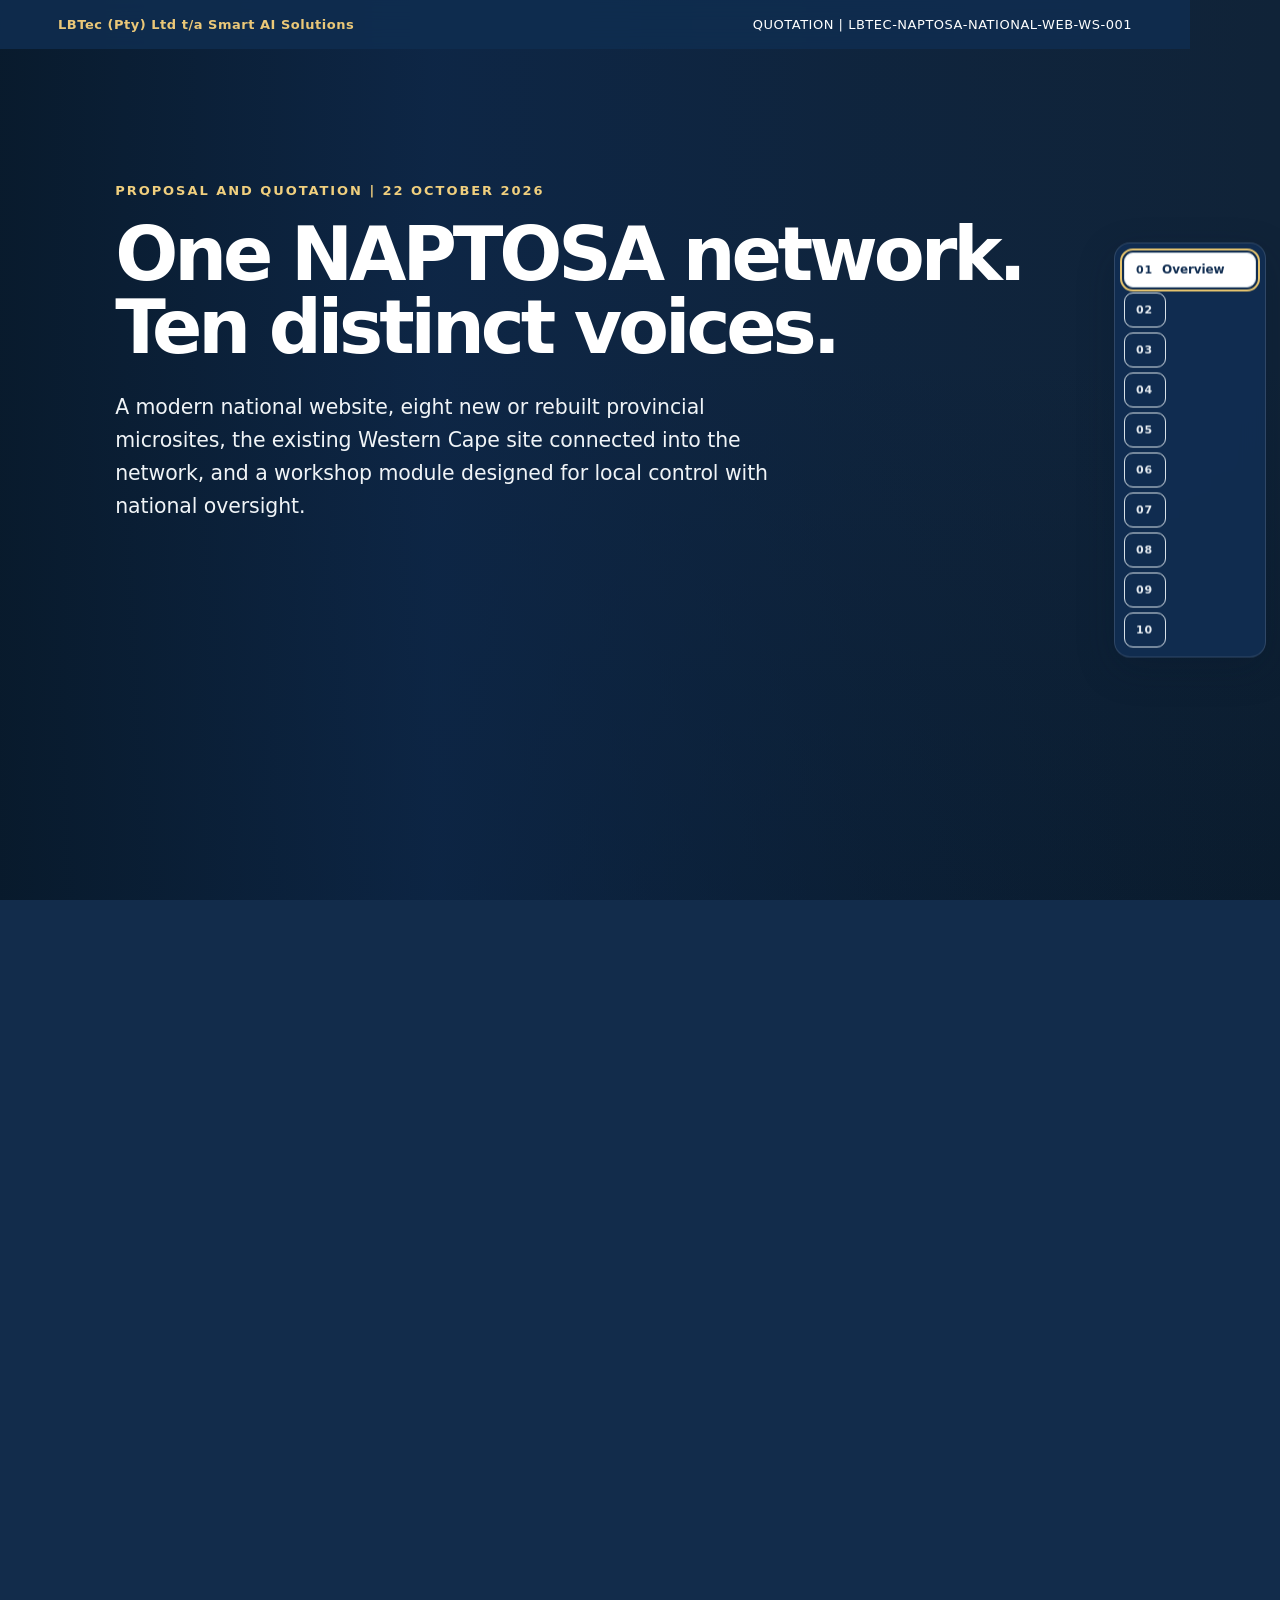
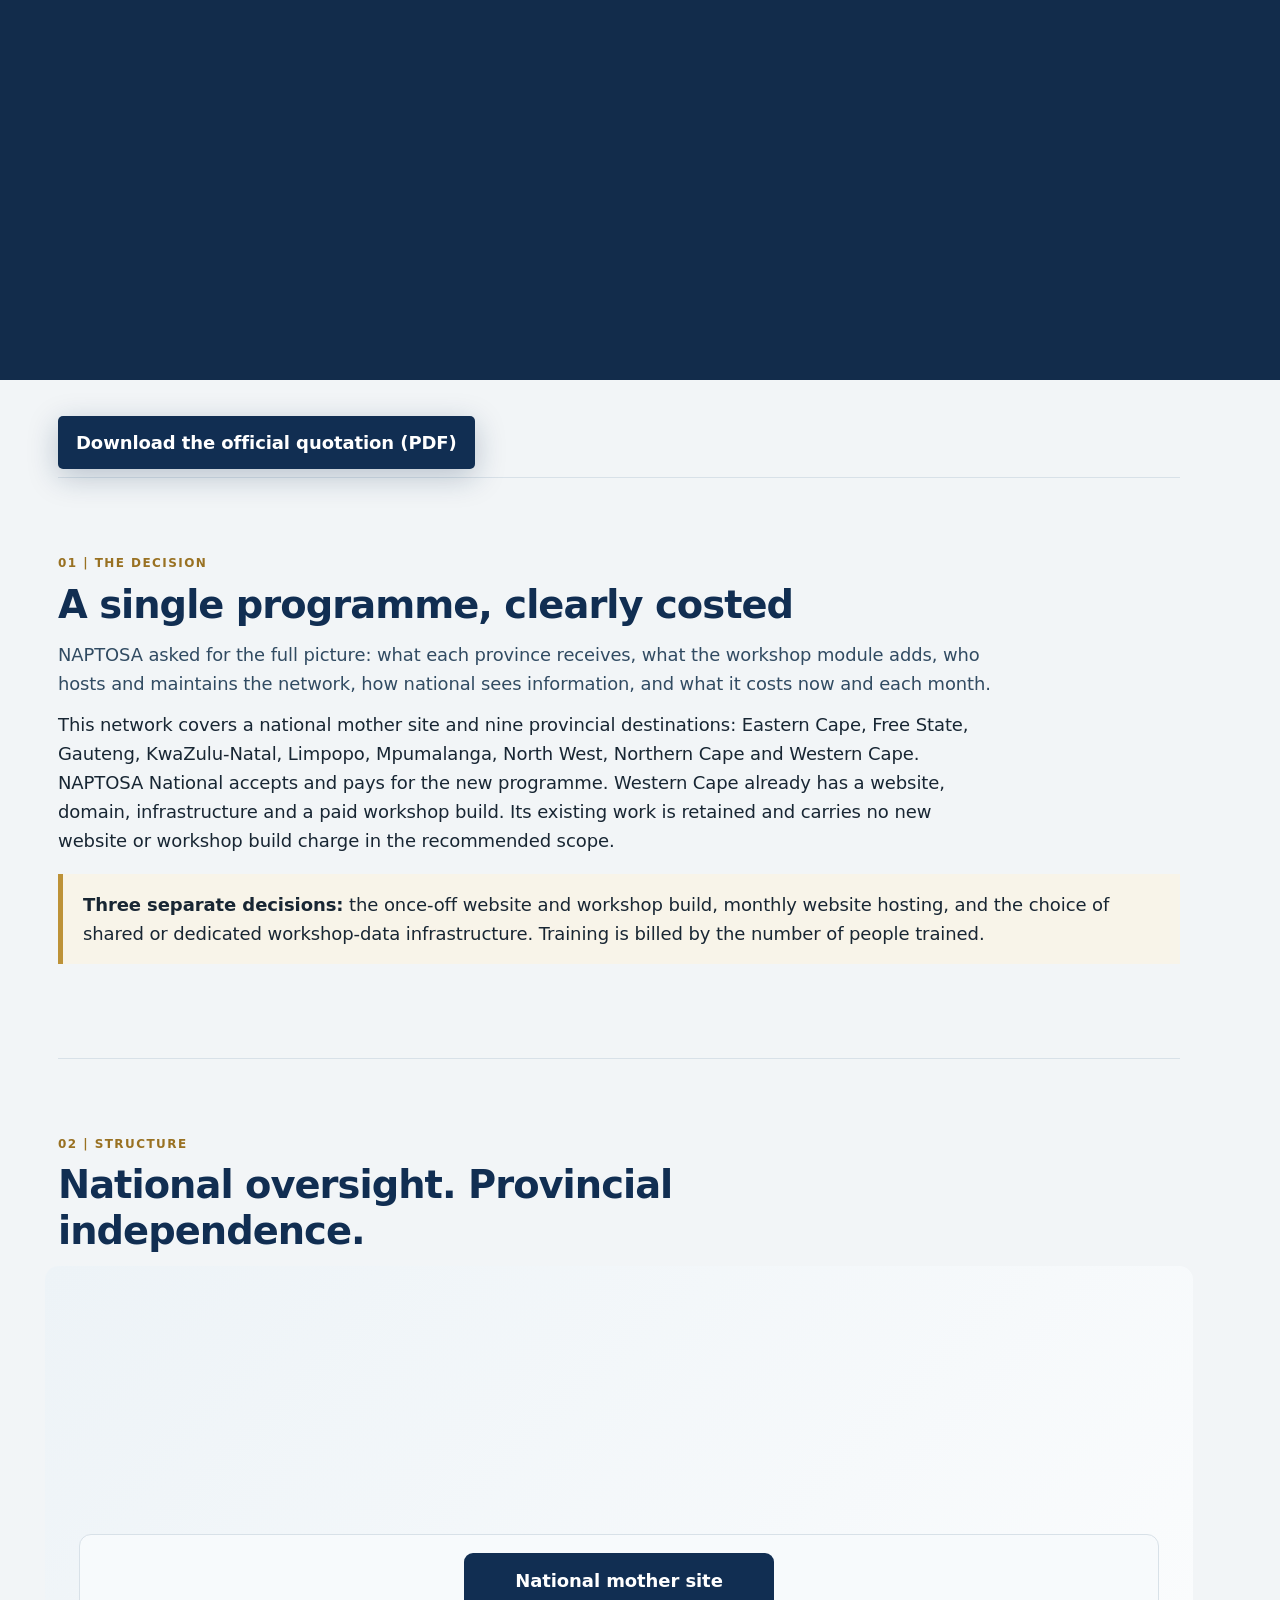
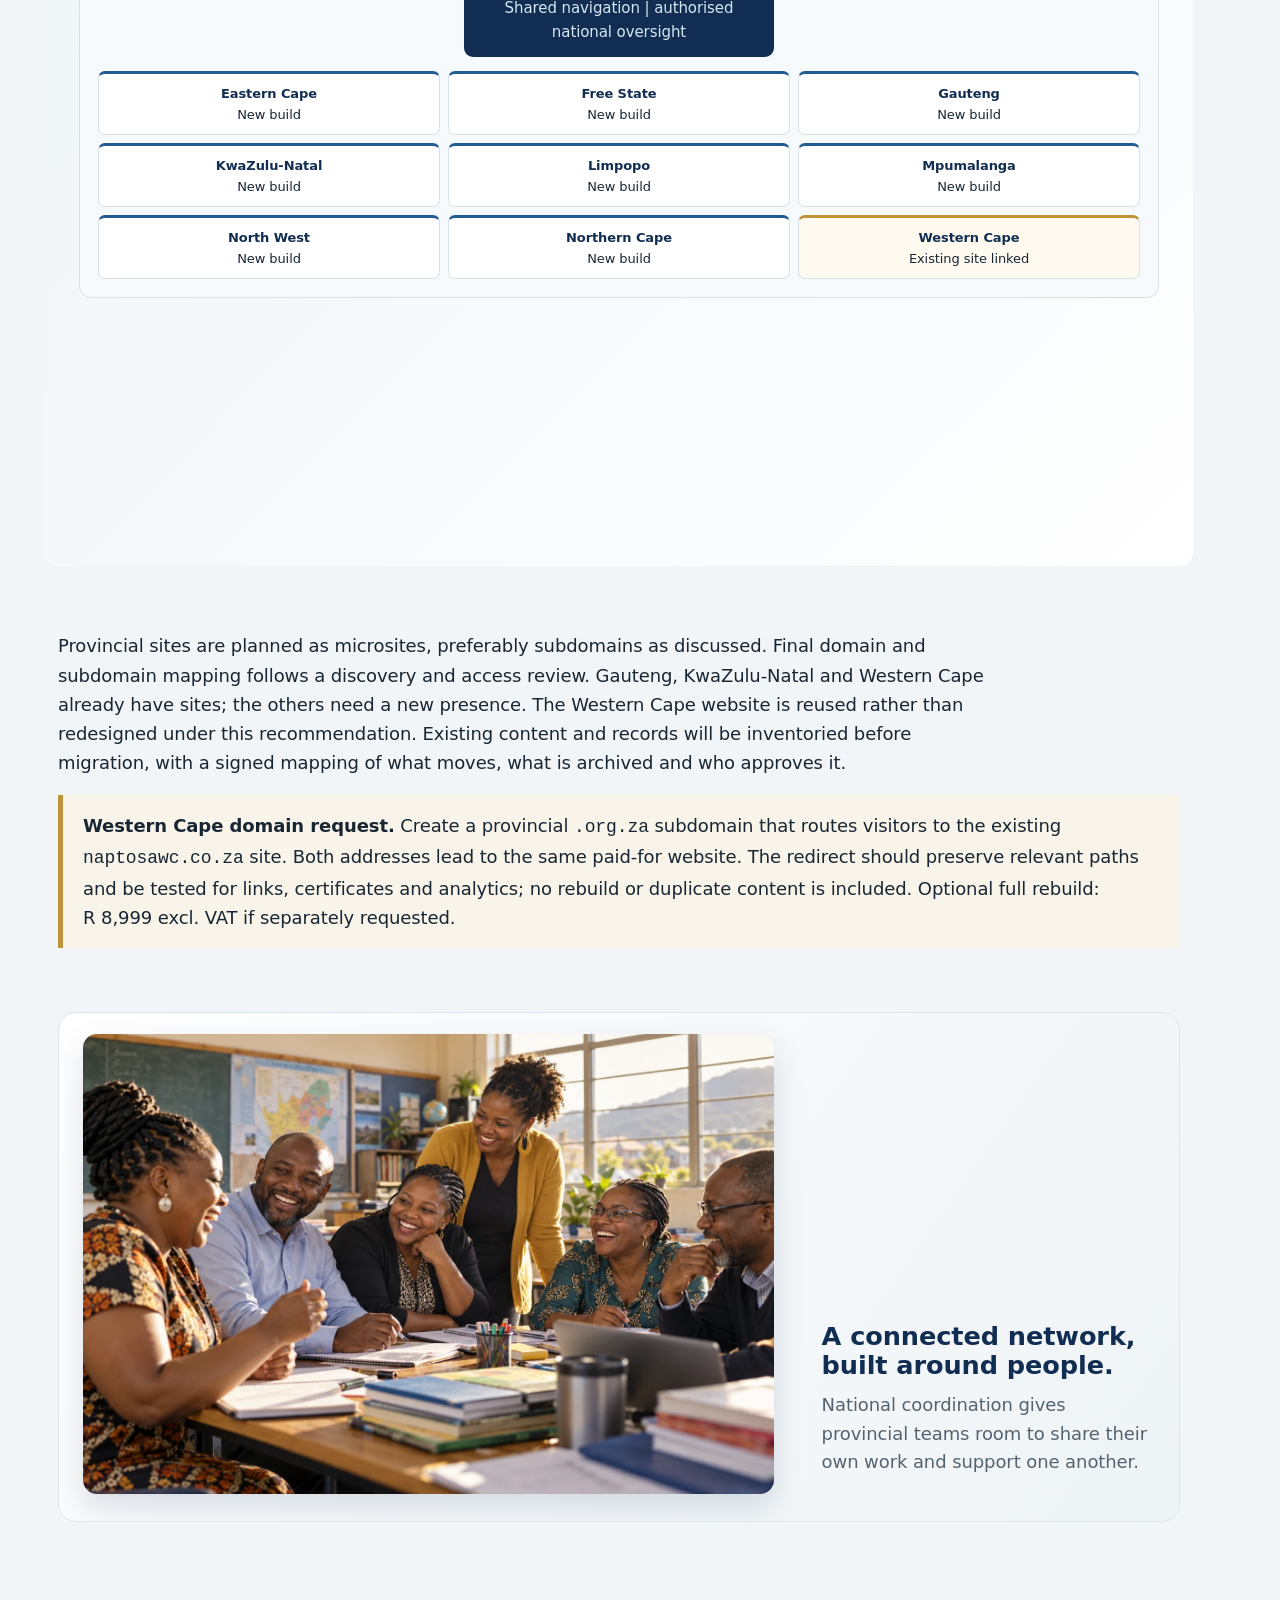
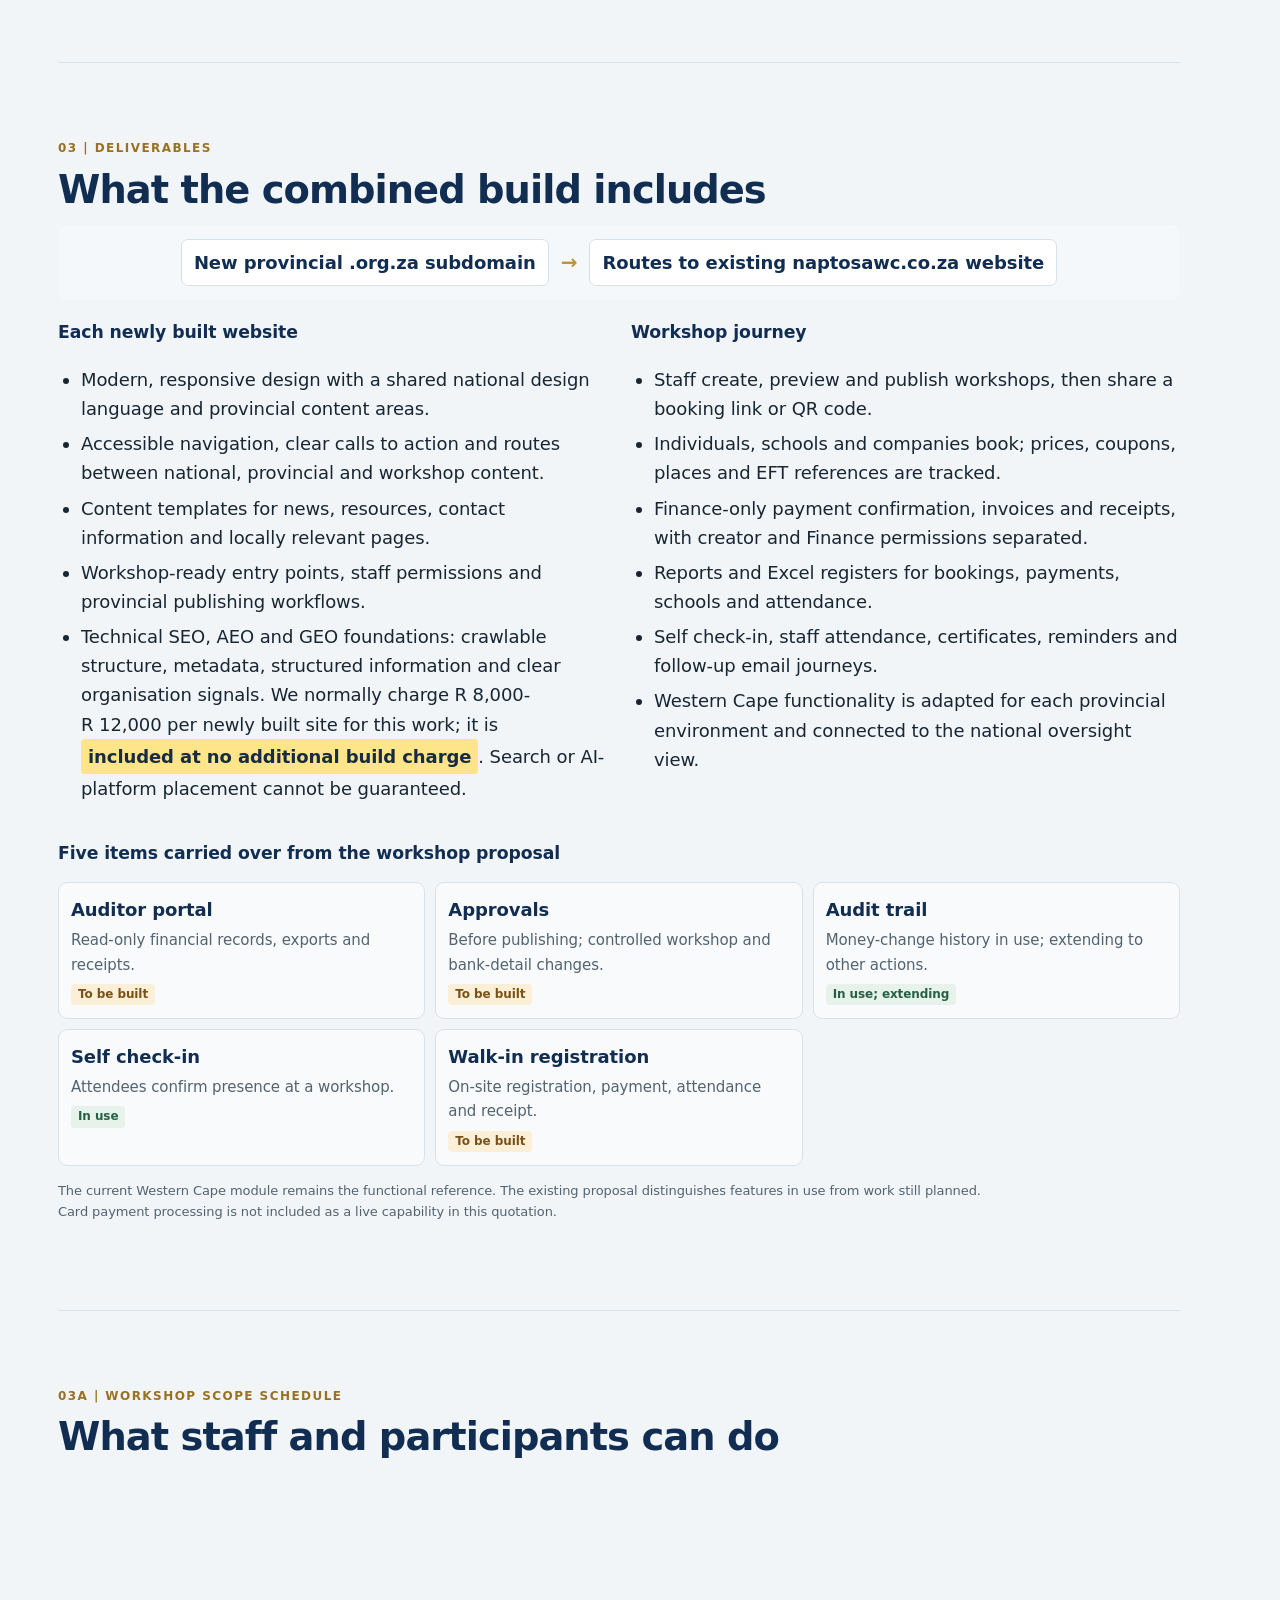
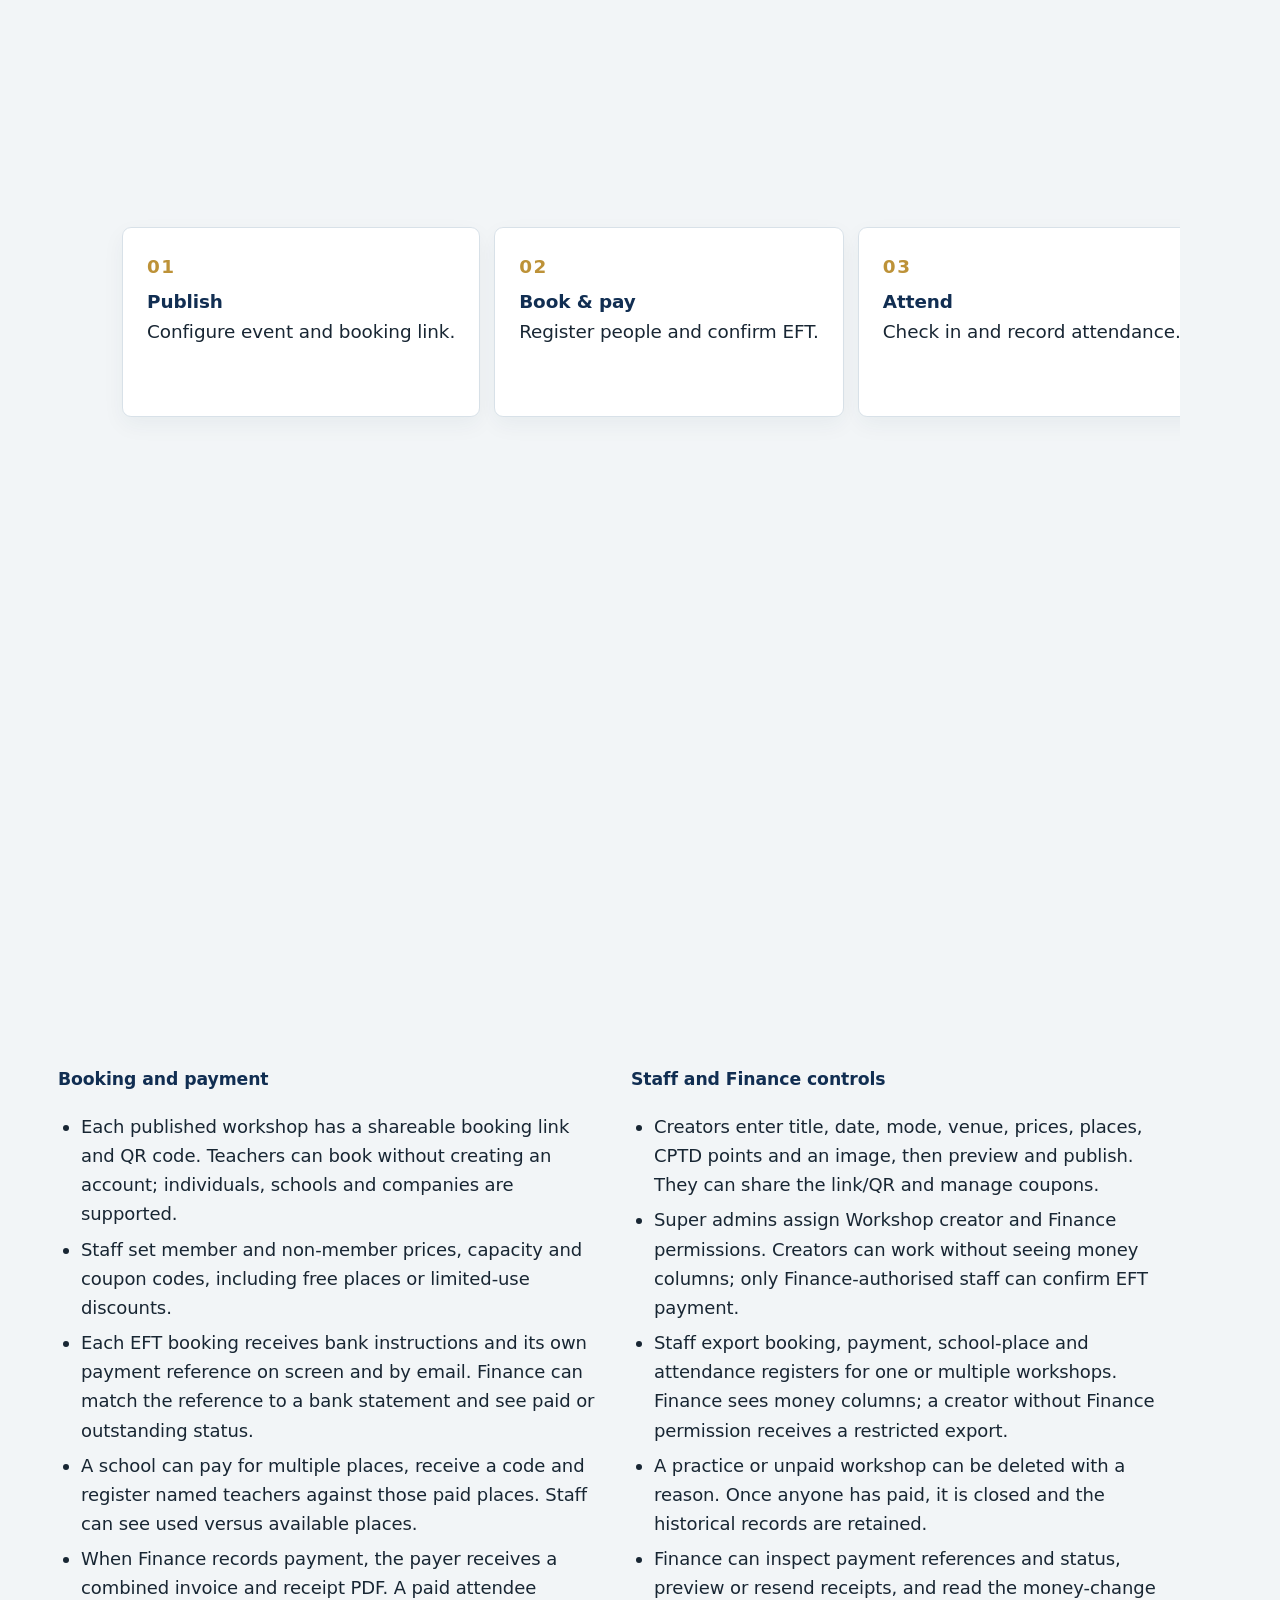
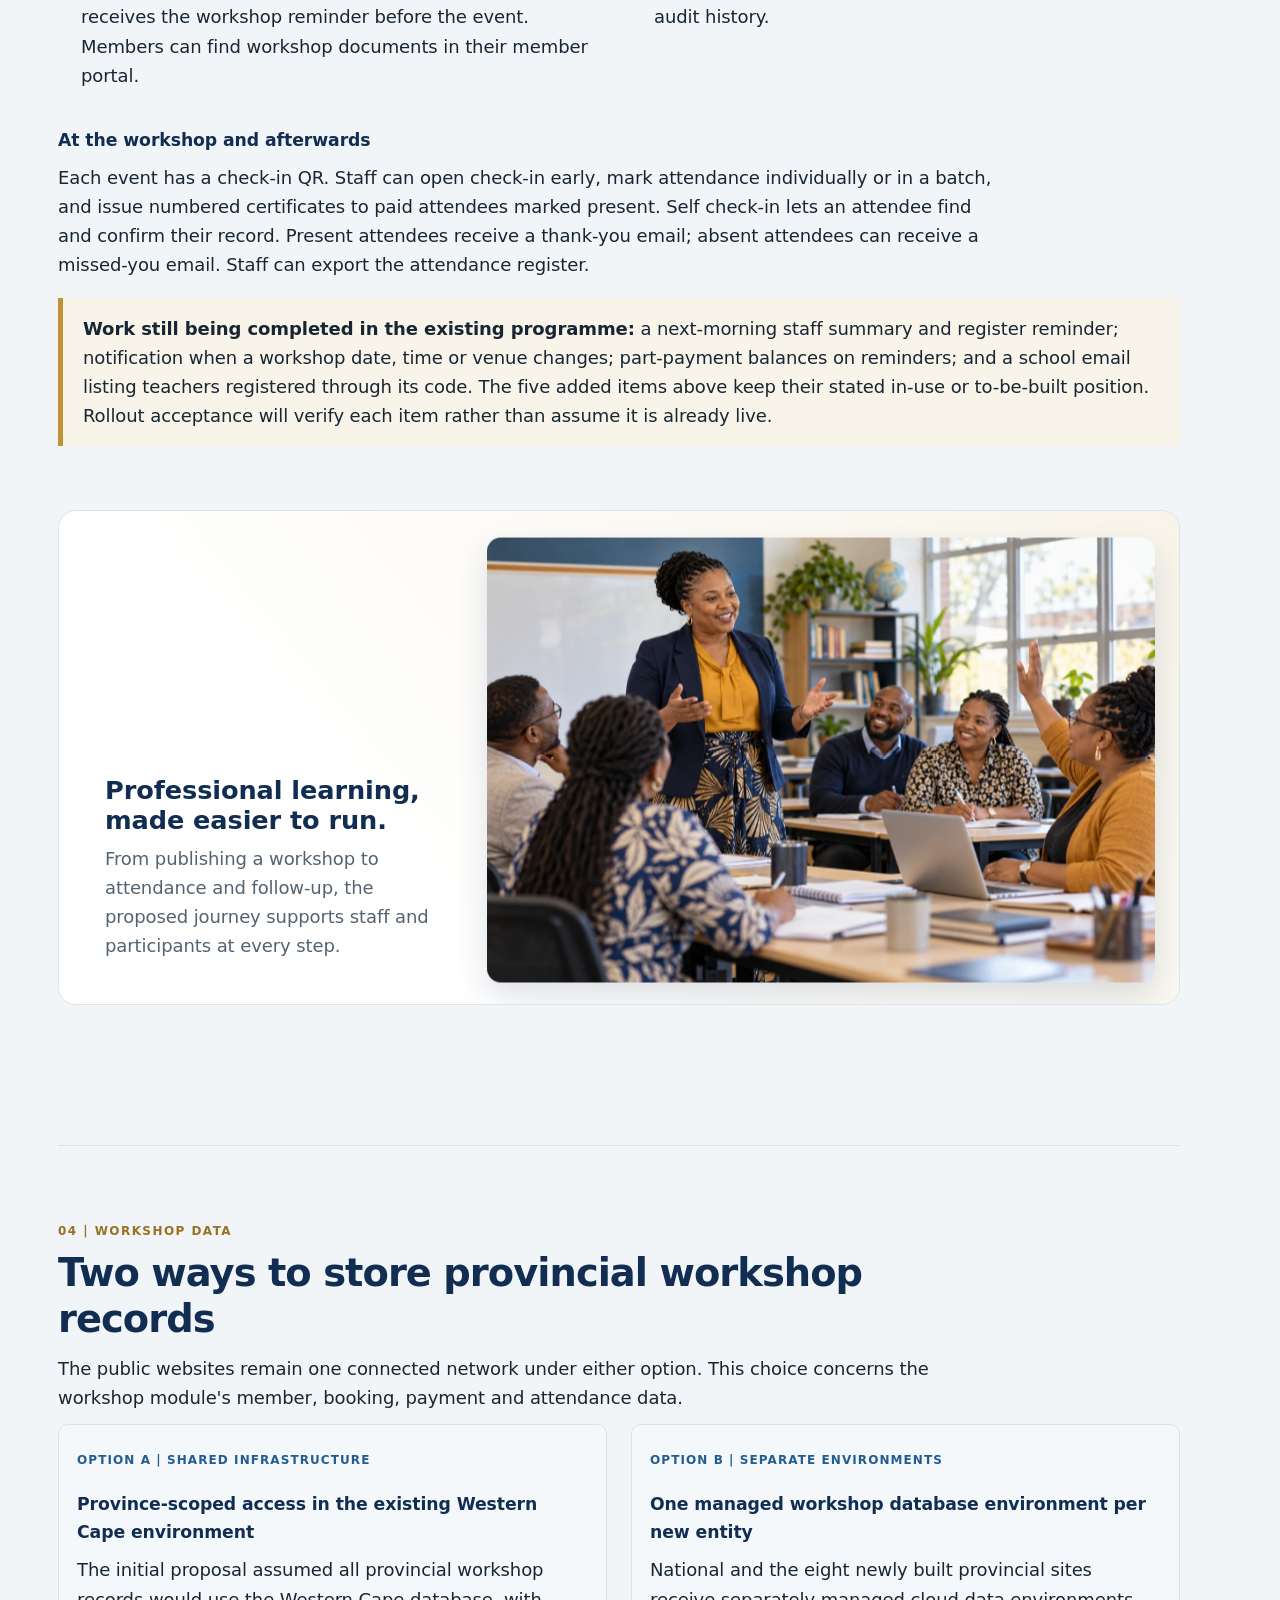
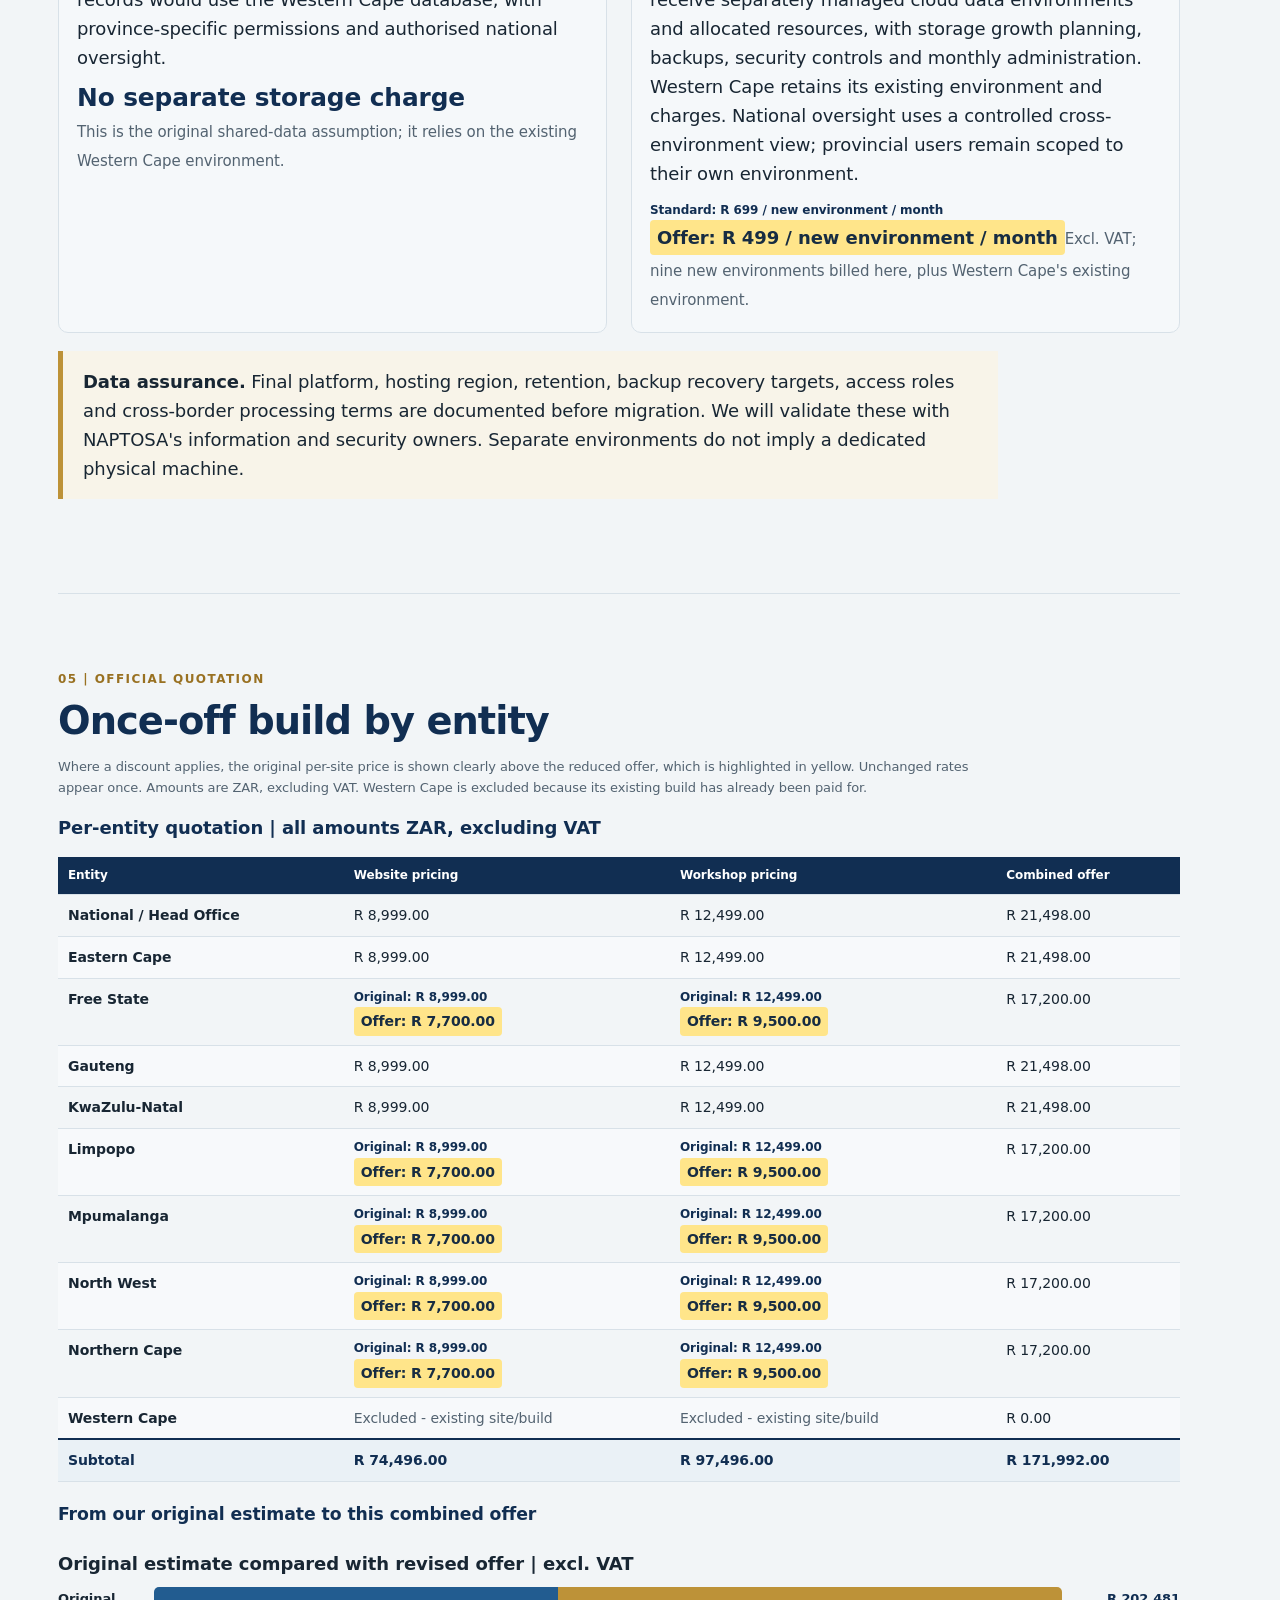
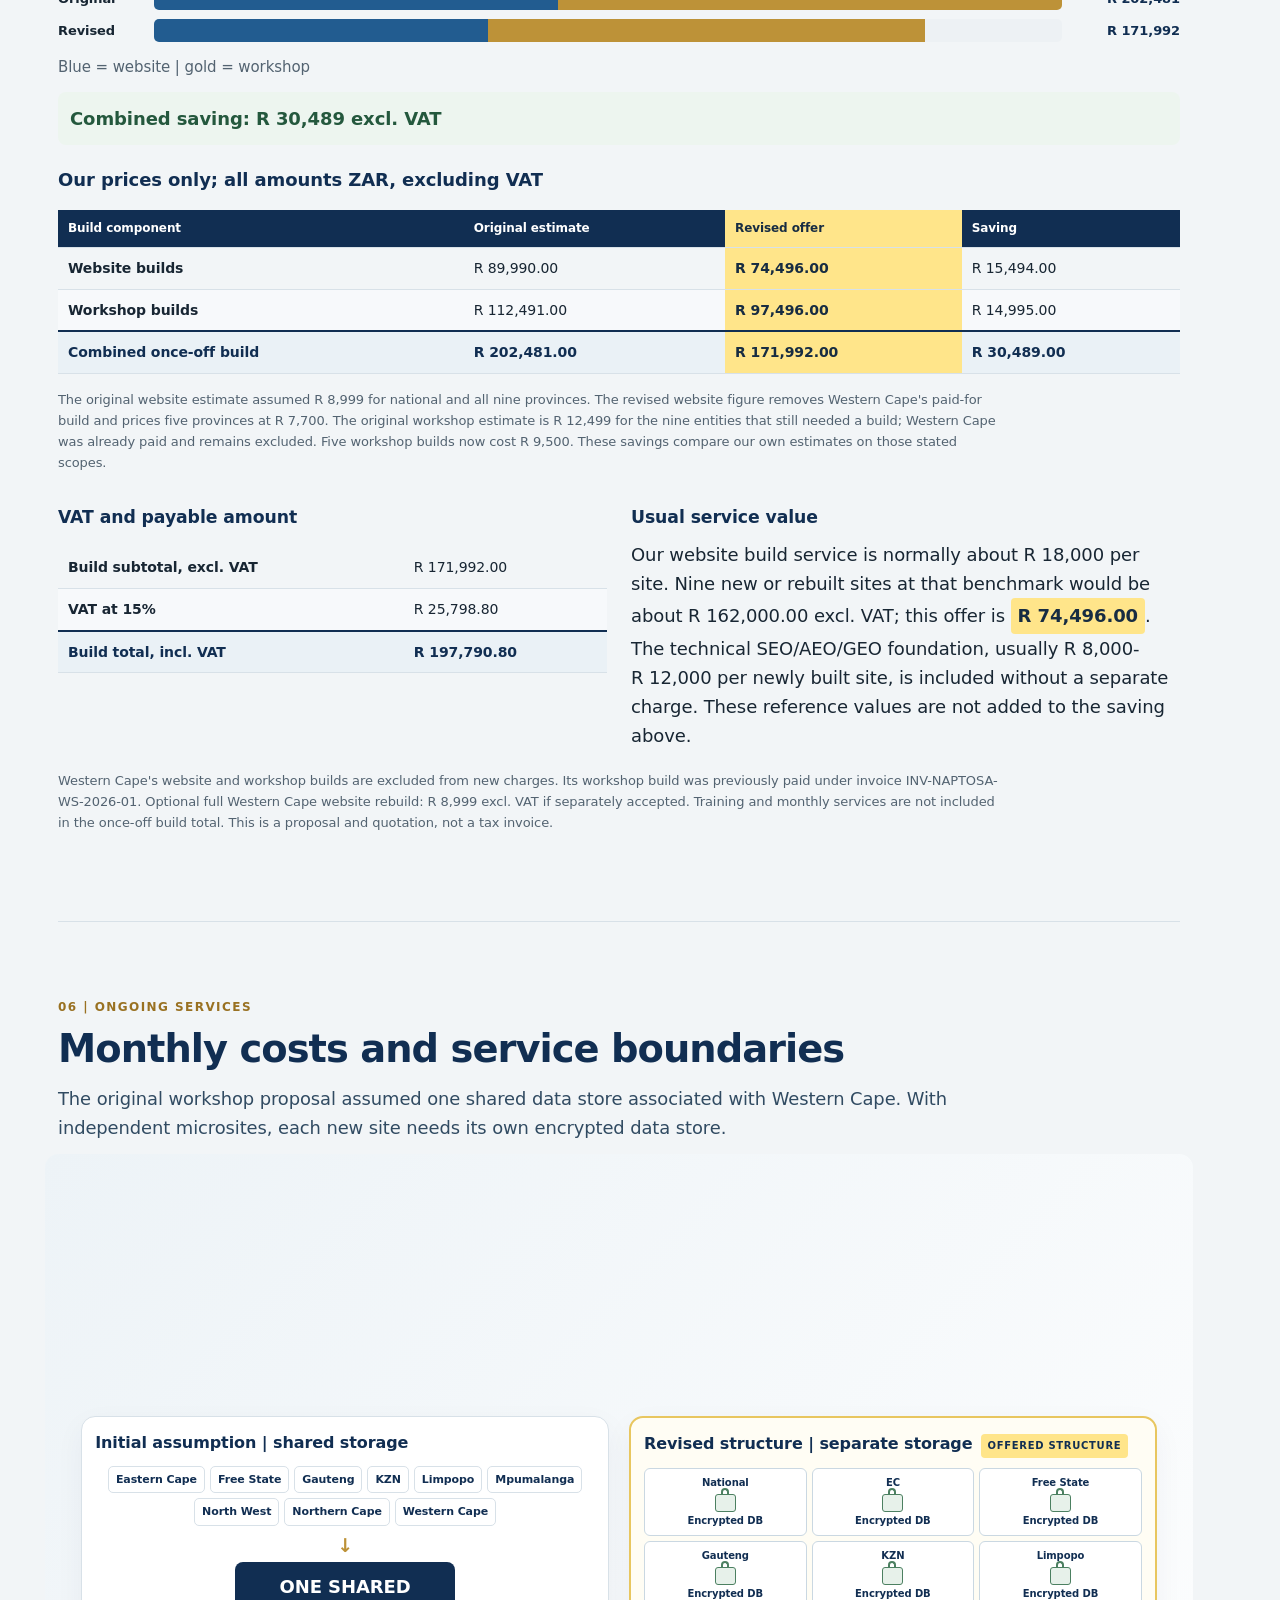
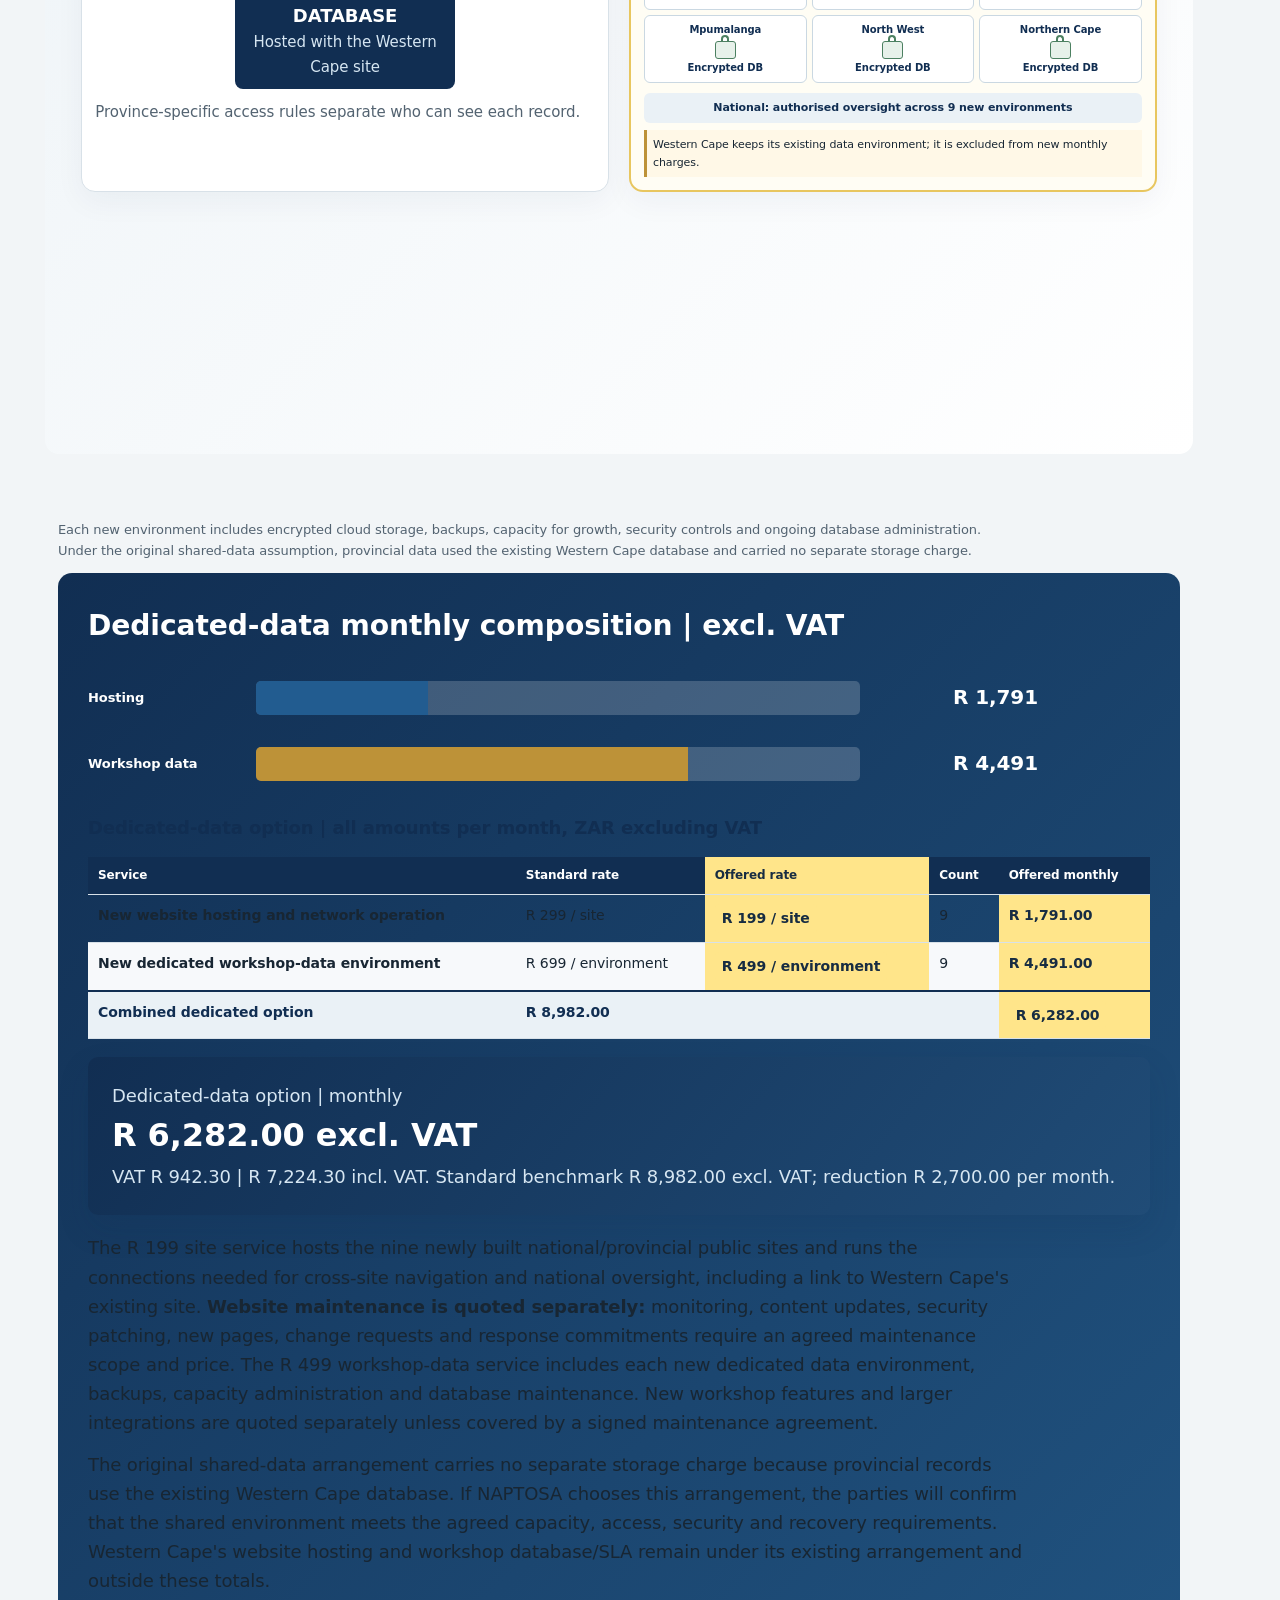
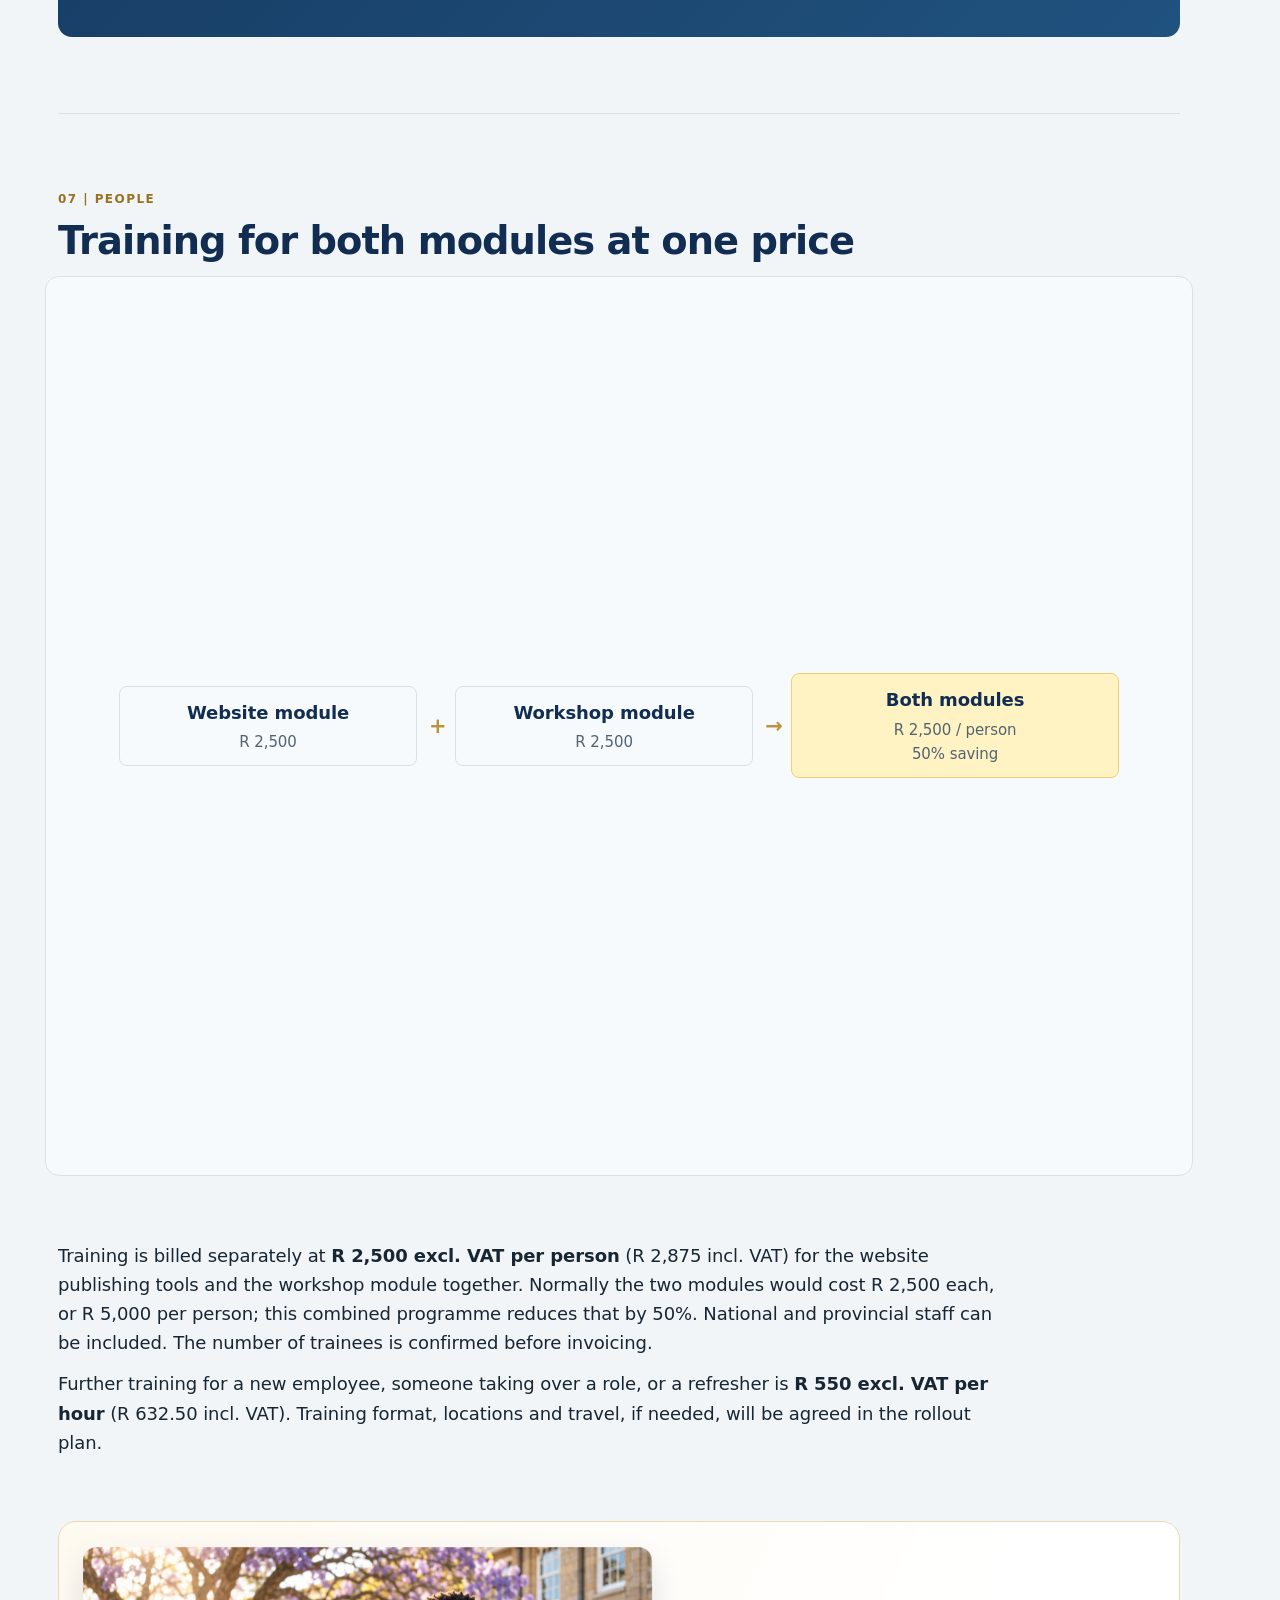
==== commit 060924c8: "Improve mobile pricing table navigation" ====
--- a/index.html
+++ b/index.html
@@ -123,7 +123,7 @@
 @media(max-width:700px) { .proposal{margin:0;box-shadow:none}.topbar{padding:14px 22px}.cover{padding:48px 22px}.content{padding:0 22px 30px}.grid,.two{grid-template-columns:1fr}.flow{grid-template-columns:1fr 1fr}.footer{padding:22px}table{display:block;overflow-x:auto;white-space:nowrap} }
 @media(max-width:700px) { .storage-comparison{grid-template-columns:1fr}.training-visual{grid-template-columns:1fr}.training-visual .arrow{transform:rotate(90deg)}.branches,.status-grid{grid-template-columns:repeat(2,1fr)}.journey,.topology{grid-template-columns:1fr 1fr}.barrow{grid-template-columns:72px 1fr 84px}.timeline{grid-template-columns:1fr 1fr;border-top:0;border-left:3px solid var(--gold)} }
 @media print { html{scroll-behavior:auto}body{background:white;font-size:10.5pt}.proposal{box-shadow:none;margin:0;max-width:none}.topbar{padding:10px 0}.cover{padding:26px 0 25px}.cover h1{font-size:35pt}.cover .lead{font-size:14pt}.content{padding:0}.footer{padding:15px 0}nav,.download{display:none}section{padding:17px 0 8px}h2{font-size:18pt}h3{font-size:12pt}.grid{gap:8px}.card{padding:10px}.card strong{font-size:17pt}.flow{gap:5px}.flow div{padding:7px}table{font-size:9pt}th,td{padding:5px 6px}.card, .callout, .quote-box, table, tr, .flow, #acceptance,.network-map,.topology,.journey,.timeline,.payment-split,.status-grid,.status-card { break-inside:avoid-page }.workshop-ops{break-before:page} #overview,#data,#investment,#monthly,#delivery,#acceptance{break-before:page}.print-break{break-before:page} a{color:inherit;text-decoration:none} }
-</style><link rel="stylesheet" href="scrollcraft.css"><link rel="stylesheet" href="proposal.css?v=20261022-4"></head>
+</style><link rel="stylesheet" href="scrollcraft.css"><link rel="stylesheet" href="proposal.css?v=20261022-7"></head>
 <body><main class="proposal" id="top">
 <div class="topbar"><b>LBTec (Pty) Ltd t/a Smart AI Solutions</b><span>QUOTATION  |  LBTEC-NAPTOSA-NATIONAL-WEB-WS-001</span></div>
 <header class="cover" id="overview" data-sc-act="scrub" data-sc-span="2.2" data-sc-dwell="0.28"><div class="sc-stage" data-sc-stage><img class="sc-stage__poster" src="assets/hero-poster.webp" alt=""><video data-sc-scrub data-sc-src="assets/hero.mp4" data-sc-src-mobile="assets/hero-mobile.mp4" playsinline muted aria-hidden="true"></video><div class="sc-scrim"></div></div><div class="hero-copy"><div class="eyebrow">Proposal and quotation  |  22 October 2026</div>
@@ -165,7 +165,7 @@
 <div class="card"><span class="label">Option B  |  Separate environments</span><h3>One managed workshop database environment per new entity</h3><p>National and the eight newly built provincial sites receive separately managed cloud data environments and allocated resources, with storage growth planning, backups, security controls and monthly administration. Western Cape retains its existing environment and charges. National oversight uses a controlled cross-environment view; provincial users remain scoped to their own environment.</p><span class="old-rate">Standard: R 699 / new environment / month</span><span class="rate-highlight">Offer: R 499 / new environment / month</span><small>Excl. VAT; nine new environments billed here, plus Western Cape's existing environment.</small></div></div>
 <p class="callout"><b>Data assurance.</b> Final platform, hosting region, retention, backup recovery targets, access roles and cross-border processing terms are documented before migration. We will validate these with NAPTOSA's information and security owners. Separate environments do not imply a dedicated physical machine.</p></section>
 <section id="investment" class="print-break" data-sc-act="flow"><div class="section-no">05  |  Official quotation</div><h2>Once-off build by entity</h2>
-<p class="price-note">Where a discount applies, the original per-site price is shown clearly above the reduced offer, which is highlighted in yellow. Unchanged rates appear once. Amounts are ZAR, excluding VAT. Western Cape is excluded because its existing build has already been paid for.</p><table><caption>Per-entity quotation  |  all amounts ZAR, excluding VAT</caption><thead><tr><th scope="col">Entity</th><th scope="col">Website pricing</th><th scope="col">Workshop pricing</th><th scope="col">Combined offer</th></tr></thead><tbody><tr><th scope="row">National / Head Office</th><td>R 8,999.00</td><td>R 12,499.00</td><td class="sum">R 21,498.00</td></tr>
+<p class="price-note">Where a discount applies, the original per-site price is shown clearly above the reduced offer, which is highlighted in yellow. Unchanged rates appear once. Amounts are ZAR, excluding VAT. Western Cape is excluded because its existing build has already been paid for.</p><p id="per-entity-pricing-title" class="table-caption-visible">Per-entity quotation  |  all amounts ZAR, excluding VAT</p><p class="table-hint">On a phone, swipe sideways to see every pricing column.</p><div class="table-scroll" role="region" aria-labelledby="per-entity-pricing-title" tabindex="0"><table aria-labelledby="per-entity-pricing-title"><thead><tr><th scope="col">Entity</th><th scope="col">Website pricing</th><th scope="col">Workshop pricing</th><th scope="col">Combined offer</th></tr></thead><tbody><tr><th scope="row">National / Head Office</th><td>R 8,999.00</td><td>R 12,499.00</td><td class="sum">R 21,498.00</td></tr>
 <tr><th scope="row">Eastern Cape</th><td>R 8,999.00</td><td>R 12,499.00</td><td class="sum">R 21,498.00</td></tr>
 <tr><th scope="row">Free State</th><td><span class="old-rate">Original: R 8,999.00</span><span class="discount-rate">Offer: R 7,700.00</span></td><td><span class="old-rate">Original: R 12,499.00</span><span class="discount-rate">Offer: R 9,500.00</span></td><td class="sum">R 17,200.00</td></tr>
 <tr><th scope="row">Gauteng</th><td>R 8,999.00</td><td>R 12,499.00</td><td class="sum">R 21,498.00</td></tr>
@@ -176,21 +176,21 @@
 <tr><th scope="row">Northern Cape</th><td><span class="old-rate">Original: R 8,999.00</span><span class="discount-rate">Offer: R 7,700.00</span></td><td><span class="old-rate">Original: R 12,499.00</span><span class="discount-rate">Offer: R 9,500.00</span></td><td class="sum">R 17,200.00</td></tr>
 <tr><th scope="row">Western Cape</th><td><span class="muted">Excluded - existing site/build</span></td><td><span class="muted">Excluded - existing site/build</span></td><td class="sum">R 0.00</td></tr>
 <tr class="total"><th scope="row">Subtotal</th><td>R 74,496.00</td><td>R 97,496.00</td><td class="sum">R 171,992.00</td></tr></tbody></table>
-<h3>From our original estimate to this combined offer</h3>
-<div class="money-visual" role="img" aria-label="Original combined build R202,481; revised R171,992; saving R30,489, excluding VAT"><b>Original estimate compared with revised offer  |  excl. VAT</b><div class="barrow"><b>Original</b><div class="bar"><span class="web" style="width:44.44%"></span><span class="workshop" style="width:55.56%"></span></div><span class="bar-label">R 202,481</span></div><div class="barrow"><b>Revised</b><div class="bar"><span class="web" style="width:36.79%"></span><span class="workshop" style="width:48.15%"></span></div><span class="bar-label">R 171,992</span></div><small>Blue = website  |  gold = workshop</small><div class="saving-banner">Combined saving: R 30,489 excl. VAT</div></div><table><caption>Our prices only; all amounts ZAR, excluding VAT</caption><thead><tr><th scope="col">Build component</th><th scope="col">Original estimate</th><th scope="col" class="offer-column">Revised offer</th><th scope="col">Saving</th></tr></thead><tbody>
+</div><h3>From our original estimate to this combined offer</h3>
+<div class="money-visual" role="img" aria-label="Original combined build R202,481; revised R171,992; saving R30,489, excluding VAT"><b>Original estimate compared with revised offer  |  excl. VAT</b><div class="barrow"><b>Original</b><div class="bar"><span class="web" style="width:44.44%"></span><span class="workshop" style="width:55.56%"></span></div><span class="bar-label">R 202,481</span></div><div class="barrow"><b>Revised</b><div class="bar"><span class="web" style="width:36.79%"></span><span class="workshop" style="width:48.15%"></span></div><span class="bar-label">R 171,992</span></div><small>Blue = website  |  gold = workshop</small><div class="saving-banner">Combined saving: R 30,489 excl. VAT</div></div><p id="build-totals-title" class="table-caption-visible">Our prices only; all amounts ZAR, excluding VAT</p><p class="table-hint">On a phone, swipe sideways to see every comparison column.</p><div class="table-scroll" role="region" aria-labelledby="build-totals-title" tabindex="0"><table aria-labelledby="build-totals-title"><thead><tr><th scope="col">Build component</th><th scope="col">Original estimate</th><th scope="col" class="offer-column">Revised offer</th><th scope="col">Saving</th></tr></thead><tbody>
 <tr><th scope="row">Website builds</th><td>R 89,990.00</td><td class="revised-column">R 74,496.00</td><td>R 15,494.00</td></tr>
 <tr><th scope="row">Workshop builds</th><td>R 112,491.00</td><td class="revised-column">R 97,496.00</td><td>R 14,995.00</td></tr>
 <tr class="total"><th scope="row">Combined once-off build</th><td>R 202,481.00</td><td class="revised-column">R 171,992.00</td><td>R 30,489.00</td></tr></tbody></table>
-<p class="price-note">The original website estimate assumed R 8,999 for national and all nine provinces. The revised website figure removes Western Cape's paid-for build and prices five provinces at R 7,700. The original workshop estimate is R 12,499 for the nine entities that still needed a build; Western Cape was already paid and remains excluded. Five workshop builds now cost R 9,500. These savings compare our own estimates on those stated scopes.</p>
+</div><p class="price-note">The original website estimate assumed R 8,999 for national and all nine provinces. The revised website figure removes Western Cape's paid-for build and prices five provinces at R 7,700. The original workshop estimate is R 12,499 for the nine entities that still needed a build; Western Cape was already paid and remains excluded. Five workshop builds now cost R 9,500. These savings compare our own estimates on those stated scopes.</p>
 <div class="two"><div><h3>VAT and payable amount</h3><table><tbody><tr><th scope="row">Build subtotal, excl. VAT</th><td>R 171,992.00</td></tr><tr><th scope="row">VAT at 15%</th><td>R 25,798.80</td></tr><tr class="total"><th scope="row">Build total, incl. VAT</th><td>R 197,790.80</td></tr></tbody></table></div>
 <div><h3>Usual service value</h3><p>Our website build service is normally about R 18,000 per site. Nine new or rebuilt sites at that benchmark would be about R 162,000.00 excl. VAT; this offer is <span class="rate-highlight">R 74,496.00</span>. The technical SEO/AEO/GEO foundation, usually R 8,000-R 12,000 per newly built site, is included without a separate charge. These reference values are not added to the saving above.</p></div></div>
 <p class="price-note">Western Cape's website and workshop builds are excluded from new charges. Its workshop build was previously paid under invoice INV-NAPTOSA-WS-2026-01. Optional full Western Cape website rebuild: R 8,999 excl. VAT if separately accepted. Training and monthly services are not included in the once-off build total. This is a proposal and quotation, not a tax invoice.</p></section>
 <section id="monthly"><div class="section-no">06  |  Ongoing services</div><h2>Monthly costs and service boundaries</h2><p class="lede">The original workshop proposal assumed one shared data store associated with Western Cape. With independent microsites, each new site needs its own encrypted data store.</p><div class="story-scene data-scene" data-sc-act="pin" data-sc-span="1.05"><div class="sc-stage" data-sc-stage><div class="storage-comparison" role="img" aria-label="Before: nine national and provincial sites shared one database environment associated with the Western Cape website. Revised: each of nine new sites has its own dedicated encrypted database; Western Cape keeps its existing environment. National has authorised oversight across the nine new environments."><div class="storage-model"><h3>Initial assumption  |  shared storage</h3><div class="shared-sources"><span>Eastern Cape</span><span>Free State</span><span>Gauteng</span><span>KZN</span><span>Limpopo</span><span>Mpumalanga</span><span>North West</span><span>Northern Cape</span><span>Western Cape</span></div><div class="shared-arrow" aria-hidden="true">↓</div><div class="shared-db">ONE SHARED DATABASE<small>Hosted with the Western Cape site</small></div><small>Province-specific access rules separate who can see each record.</small></div><div class="storage-model"><h3>Revised structure  |  separate storage</h3><div class="dedicated-grid"><div class="dedicated-cell">National<span class="lock-icon" aria-hidden="true"></span>Encrypted DB</div><div class="dedicated-cell">EC<span class="lock-icon" aria-hidden="true"></span>Encrypted DB</div><div class="dedicated-cell">Free State<span class="lock-icon" aria-hidden="true"></span>Encrypted DB</div><div class="dedicated-cell">Gauteng<span class="lock-icon" aria-hidden="true"></span>Encrypted DB</div><div class="dedicated-cell">KZN<span class="lock-icon" aria-hidden="true"></span>Encrypted DB</div><div class="dedicated-cell">Limpopo<span class="lock-icon" aria-hidden="true"></span>Encrypted DB</div><div class="dedicated-cell">Mpumalanga<span class="lock-icon" aria-hidden="true"></span>Encrypted DB</div><div class="dedicated-cell">North West<span class="lock-icon" aria-hidden="true"></span>Encrypted DB</div><div class="dedicated-cell">Northern Cape<span class="lock-icon" aria-hidden="true"></span>Encrypted DB</div></div><div class="national-oversight">National: authorised oversight across 9 new environments</div><div class="wc-existing">Western Cape keeps its existing data environment; it is excluded from new monthly charges.</div></div></div></div></div><p class="price-note">Each new environment includes encrypted cloud storage, backups, capacity for growth, security controls and ongoing database administration. Under the original shared-data assumption, provincial data used the existing Western Cape database and carried no separate storage charge.</p><div class="monthly-scene" data-sc-act="flow"><div class="money-visual"><b>Dedicated-data monthly composition  |  excl. VAT</b><div class="barrow"><b>Hosting</b><div class="bar"><span class="web" style="width:28.51%"></span></div><span class="bar-label">R 1,791</span></div><div class="barrow"><b>Workshop data</b><div class="bar"><span class="workshop" style="width:71.49%"></span></div><span class="bar-label">R 4,491</span></div></div>
-<table><caption>Dedicated-data option  |  all amounts per month, ZAR excluding VAT</caption><thead><tr><th scope="col">Service</th><th scope="col">Standard rate</th><th scope="col" class="offer-column">Offered rate</th><th scope="col">Count</th><th scope="col">Offered monthly</th></tr></thead><tbody>
+<p id="monthly-services-title" class="table-caption-visible">Dedicated-data option  |  all amounts per month, ZAR excluding VAT</p><p class="table-hint">On a phone, swipe sideways to see every monthly-cost column.</p><div class="table-scroll" role="region" aria-labelledby="monthly-services-title" tabindex="0"><table aria-labelledby="monthly-services-title"><thead><tr><th scope="col">Service</th><th scope="col">Standard rate</th><th scope="col" class="offer-column">Offered rate</th><th scope="col">Count</th><th scope="col">Offered monthly</th></tr></thead><tbody>
 <tr><th scope="row">New website hosting and network operation</th><td>R 299 / site</td><td class="offer-column"><span class="rate-highlight">R 199 / site</span></td><td>9</td><td class="revised-column">R 1,791.00</td></tr>
 <tr><th scope="row">New dedicated workshop-data environment</th><td>R 699 / environment</td><td class="offer-column"><span class="rate-highlight">R 499 / environment</span></td><td>9</td><td class="revised-column">R 4,491.00</td></tr>
 <tr class="total"><th scope="row">Combined dedicated option</th><td>R 8,982.00</td><td></td><td></td><td class="revised-column"><span class="rate-highlight">R 6,282.00</span></td></tr></tbody></table>
-<div class="quote-box"><span>Dedicated-data option  |  monthly</span><strong>R 6,282.00 excl. VAT</strong><span>VAT R 942.30  |  R 7,224.30 incl. VAT. Standard benchmark R 8,982.00 excl. VAT; reduction R 2,700.00 per month.</span></div>
+</div><div class="quote-box"><span>Dedicated-data option  |  monthly</span><strong>R 6,282.00 excl. VAT</strong><span>VAT R 942.30  |  R 7,224.30 incl. VAT. Standard benchmark R 8,982.00 excl. VAT; reduction R 2,700.00 per month.</span></div>
 <p>The R 199 site service hosts the nine newly built national/provincial public sites and runs the connections needed for cross-site navigation and national oversight, including a link to Western Cape's existing site. <b>Website maintenance is quoted separately:</b> monitoring, content updates, security patching, new pages, change requests and response commitments require an agreed maintenance scope and price. The R 499 workshop-data service includes each new dedicated data environment, backups, capacity administration and database maintenance. New workshop features and larger integrations are quoted separately unless covered by a signed maintenance agreement.</p>
 <p>The original shared-data arrangement carries no separate storage charge because provincial records use the existing Western Cape database. If NAPTOSA chooses this arrangement, the parties will confirm that the shared environment meets the agreed capacity, access, security and recovery requirements. Western Cape's website hosting and workshop database/SLA remain under its existing arrangement and outside these totals.</p></section>
 <section id="training"><div class="section-no">07  |  People</div><h2>Training for both modules at one price</h2><div class="story-scene training-scene" data-sc-act="pin" data-sc-span="1.05"><div class="sc-stage" data-sc-stage><div class="training-visual" role="img" aria-label="Website training and workshop training normally cost R2,500 each; together, both cost R2,500 per person, a 50 percent reduction"><div><b>Website module</b><small>R 2,500</small></div><div class="arrow" aria-hidden="true">+</div><div><b>Workshop module</b><small>R 2,500</small></div><div class="arrow" aria-hidden="true">→</div><div class="combined"><b>Both modules</b><small>R 2,500 / person<br>50% saving</small></div></div></div></div>
--- a/proposal.css
+++ b/proposal.css
@@ -24,3 +24,7 @@
 .photo-story{display:grid;grid-template-columns:minmax(0,1.45fr) minmax(220px,.7fr);align-items:end;gap:clamp(18px,4vw,48px);margin:clamp(30px,5vw,64px) 0;padding:clamp(14px,2vw,24px);background:linear-gradient(125deg,#fff 0%,#eef3f6 100%);border:1px solid #dce5eb;border-radius:18px;overflow:hidden;isolation:isolate}.people-figure{margin:0;min-width:0;border-radius:14px;transform:translateZ(0)}.people-figure__frame{overflow:hidden;border-radius:14px;background:#d9e2e7;box-shadow:0 14px 32px #112e5224}.people-figure img{display:block;width:100%;height:auto;aspect-ratio:3/2;object-fit:cover;transform:scale(1.01);transition:transform .65s cubic-bezier(.2,.7,.2,1)}@media(hover:hover){.people-figure:hover img{transform:scale(1.045)}}.photo-caption{align-self:end;display:grid;gap:10px;margin:0 0 4px;padding:8px 4px 16px 0;color:#182633}.photo-caption b{font-size:clamp(1.2rem,2vw,1.65rem);line-height:1.15;color:#112e52}.photo-caption span{max-width:34ch;color:#536371;line-height:1.6}.photo-story--workshop{grid-template-columns:minmax(220px,.72fr) minmax(0,1.35fr);align-items:center;background:linear-gradient(230deg,#f8f4e9,#fff 72%)}.photo-story--workshop .photo-caption{grid-column:1;grid-row:1;padding-left:clamp(4px,2vw,22px)}.photo-story--workshop .people-figure{grid-column:2;grid-row:1}.photo-story--training{grid-template-columns:minmax(0,1fr) minmax(210px,.8fr);align-items:center;border-color:#e8d9b3;background:linear-gradient(115deg,#fffaf0,#fff 76%)}
 @media(max-width:760px){.photo-story,.photo-story--workshop,.photo-story--training{grid-template-columns:minmax(0,1fr);gap:12px;margin:28px 0;padding:12px}.photo-story--workshop .people-figure{grid-column:1;grid-row:1}.photo-story--workshop .photo-caption{grid-column:1;grid-row:2;padding:4px 6px 10px}.photo-story--training .people-figure{grid-row:1}.photo-caption{padding:4px 6px 10px}.photo-caption span{max-width:46ch}}
 @media(prefers-reduced-motion:reduce){.people-figure img{transition:none;transform:none}.people-figure:hover img,.people-figure:focus-within img{transform:none}}
+
+.table-scroll{max-width:100%;overflow-x:auto;overscroll-behavior-inline:contain;margin:15px 0;scrollbar-color:#bd9238 #e7edf1;scrollbar-width:thin}.table-scroll table{width:max-content;min-width:100%;margin:0}.table-scroll:focus-visible{outline:3px solid #dfb74f;outline-offset:3px}.table-hint{display:none}@media(max-width:760px){.table-hint{display:block;margin:9px 0 5px;color:#536371;font-size:12px}.content .table-scroll{margin-right:6px}}
+
+.table-caption-visible{font-weight:800;color:var(--navy);margin:15px 0 3px}.table-hint{font-size:12px;color:#536371;margin:3px 0 6px}
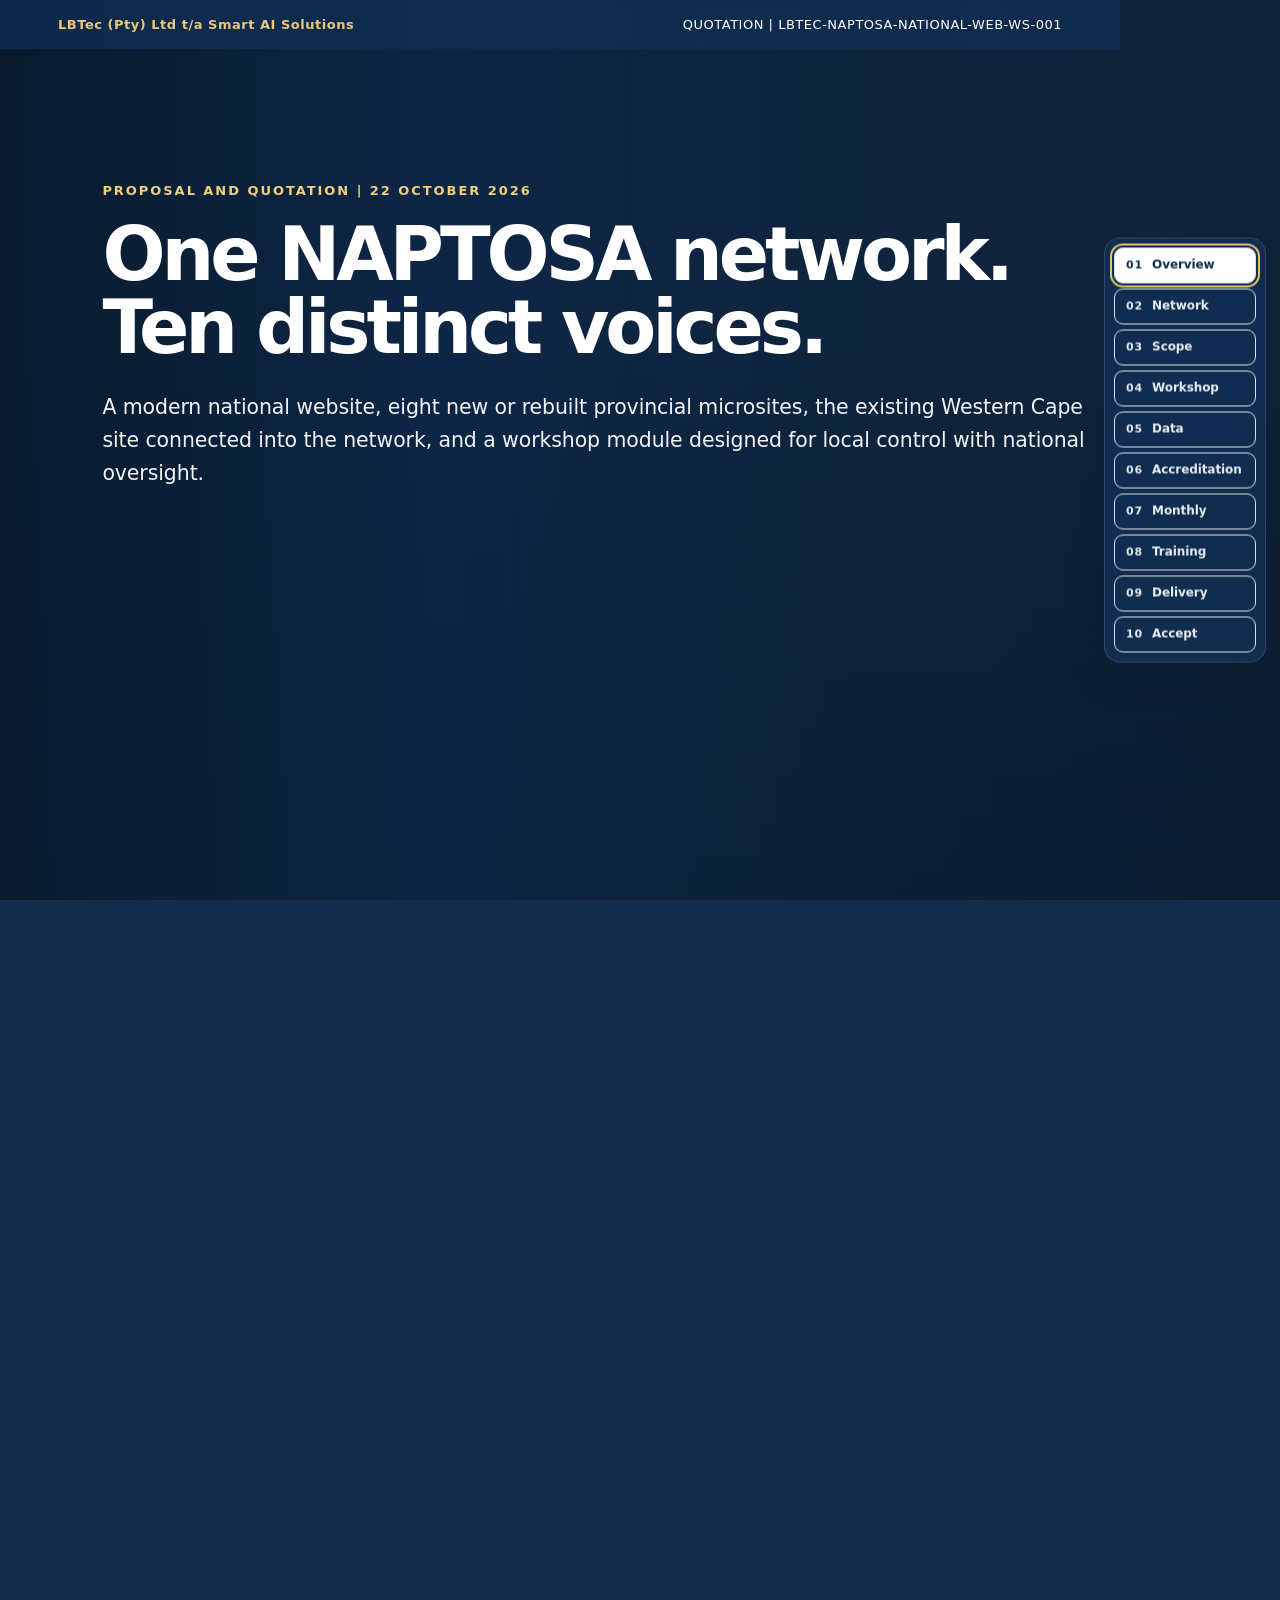
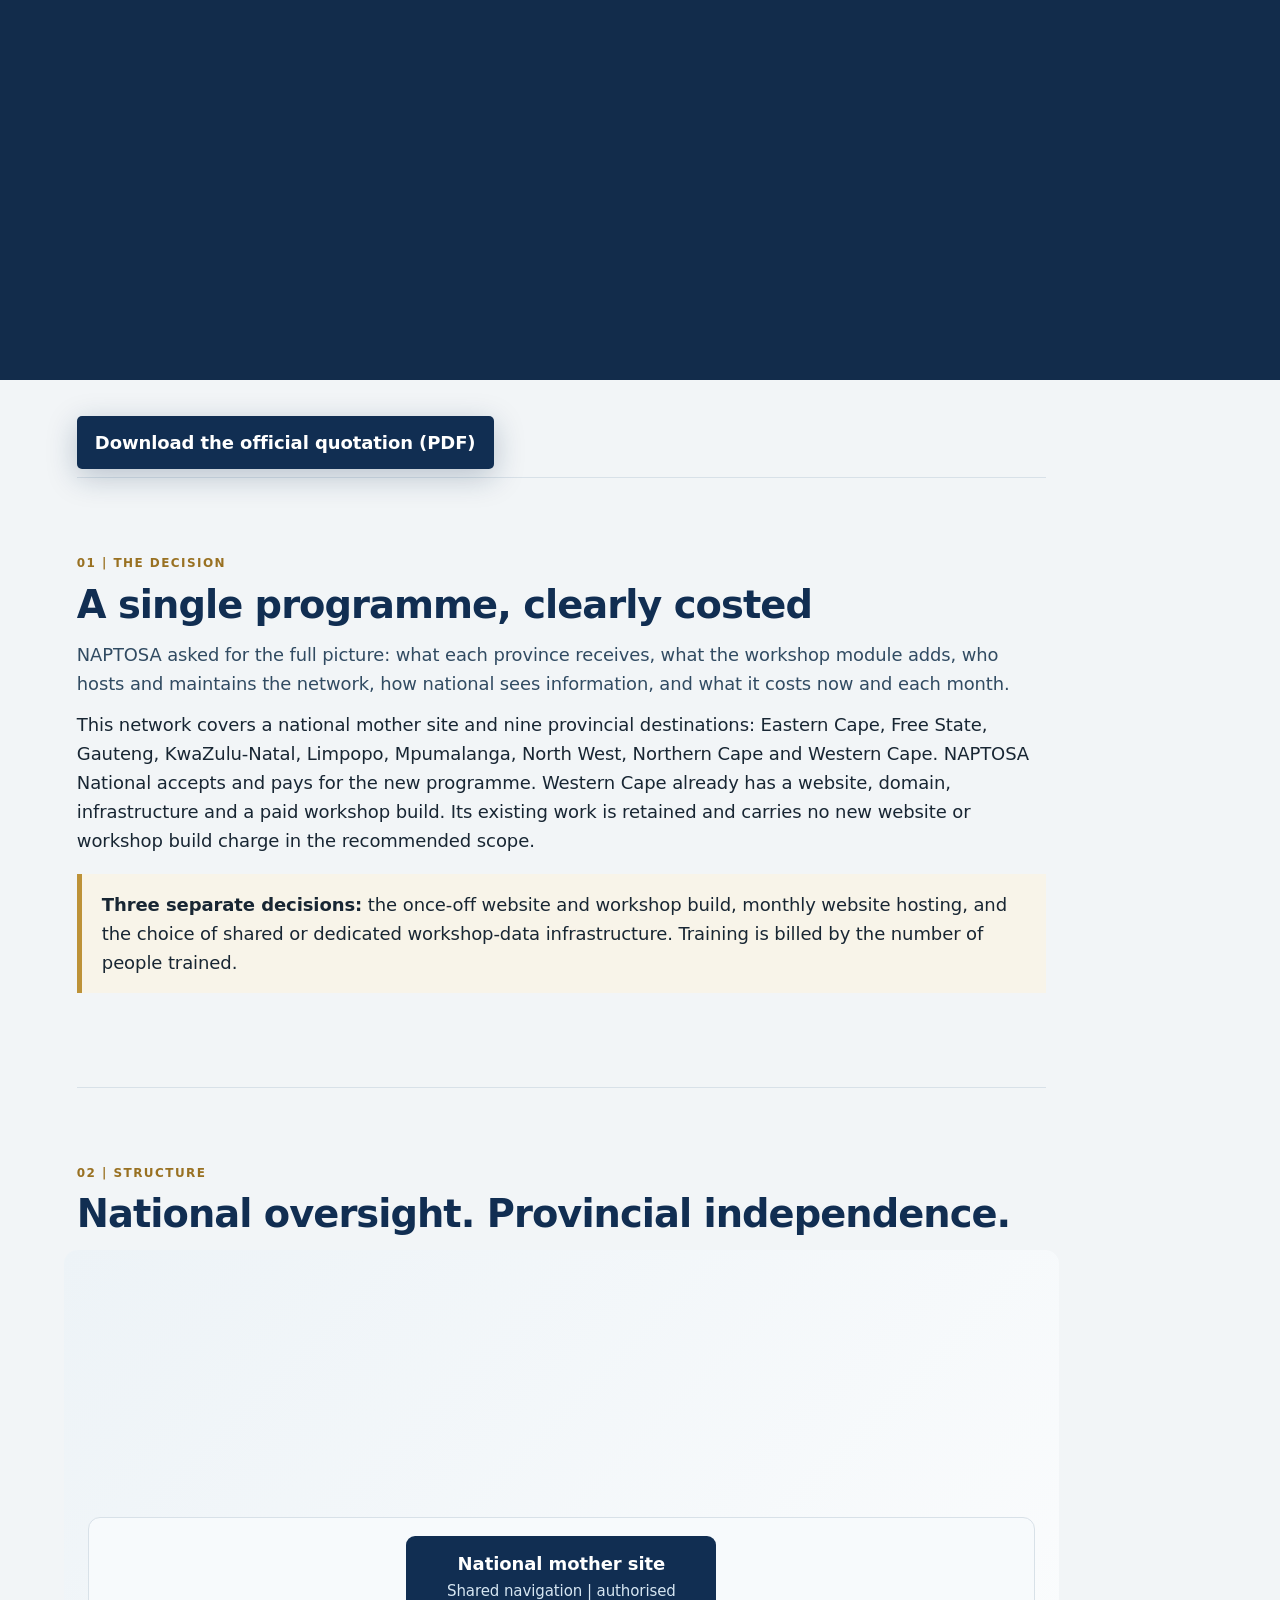
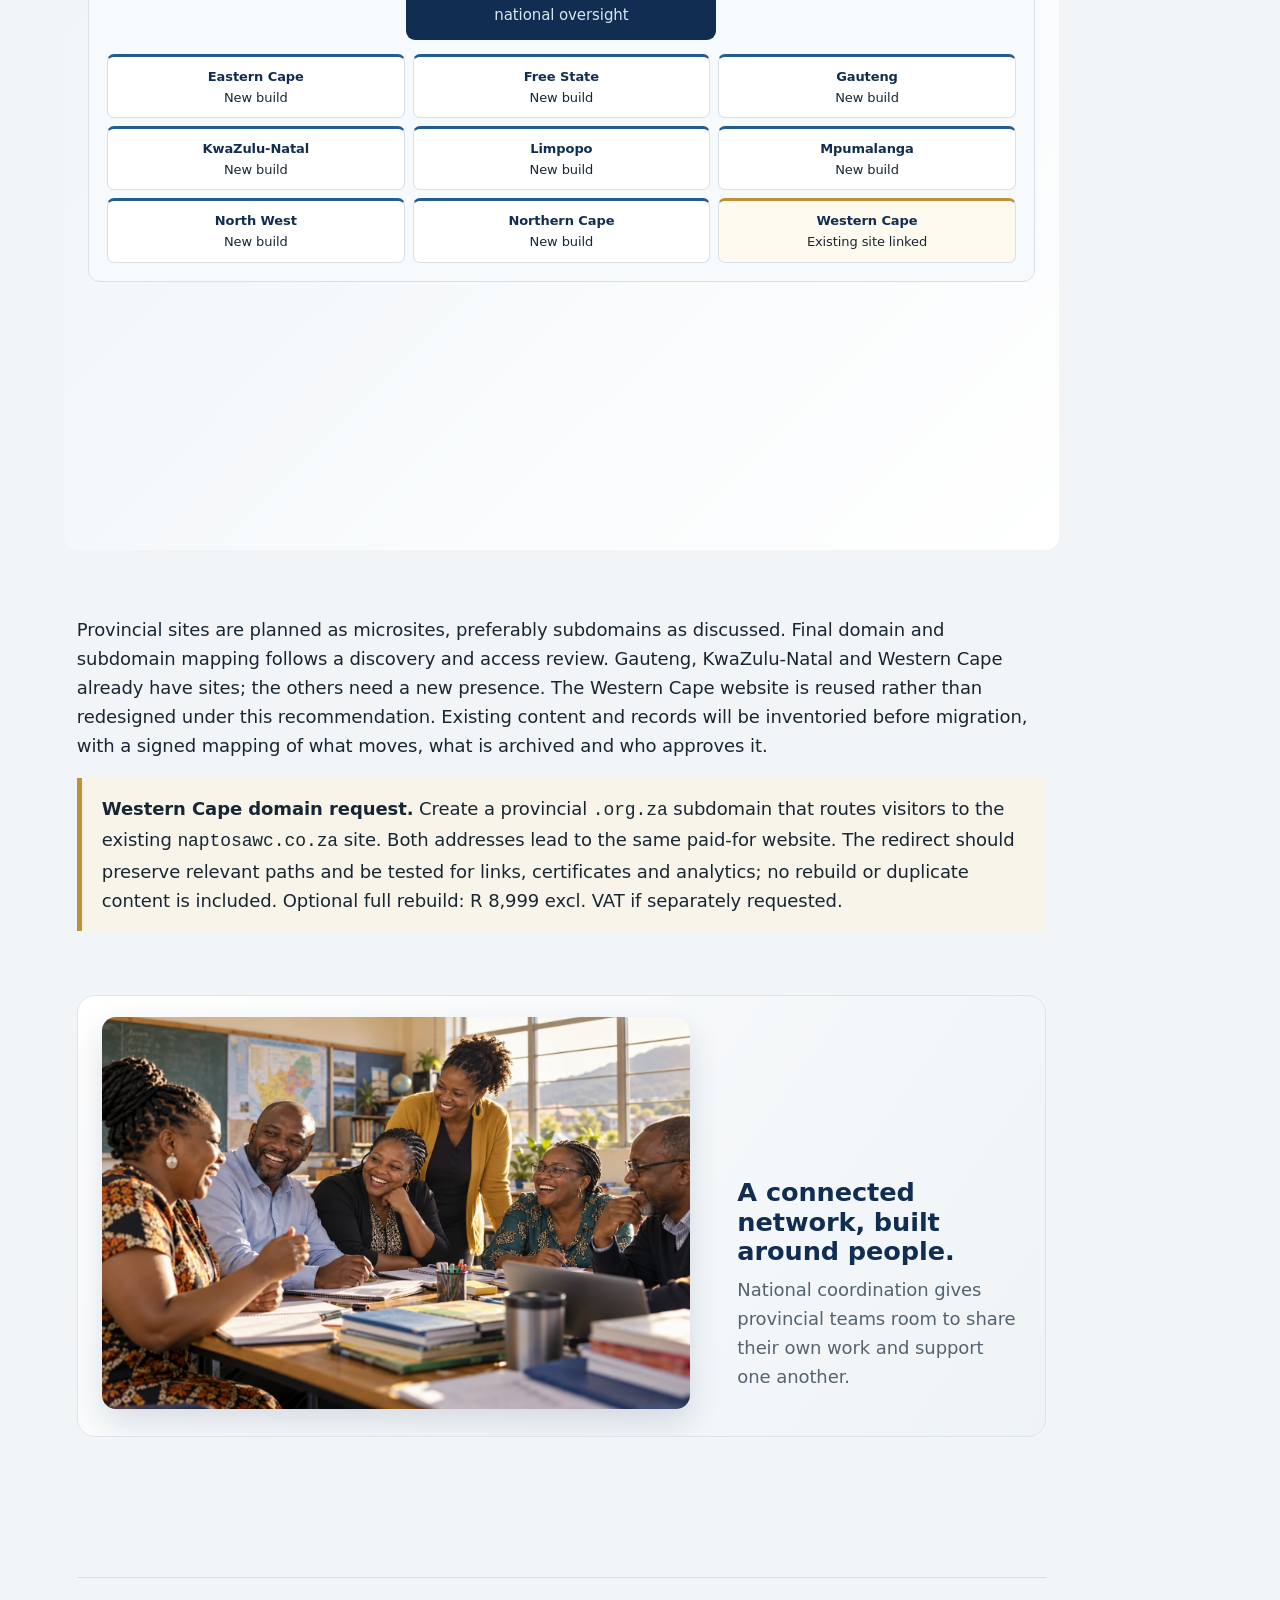
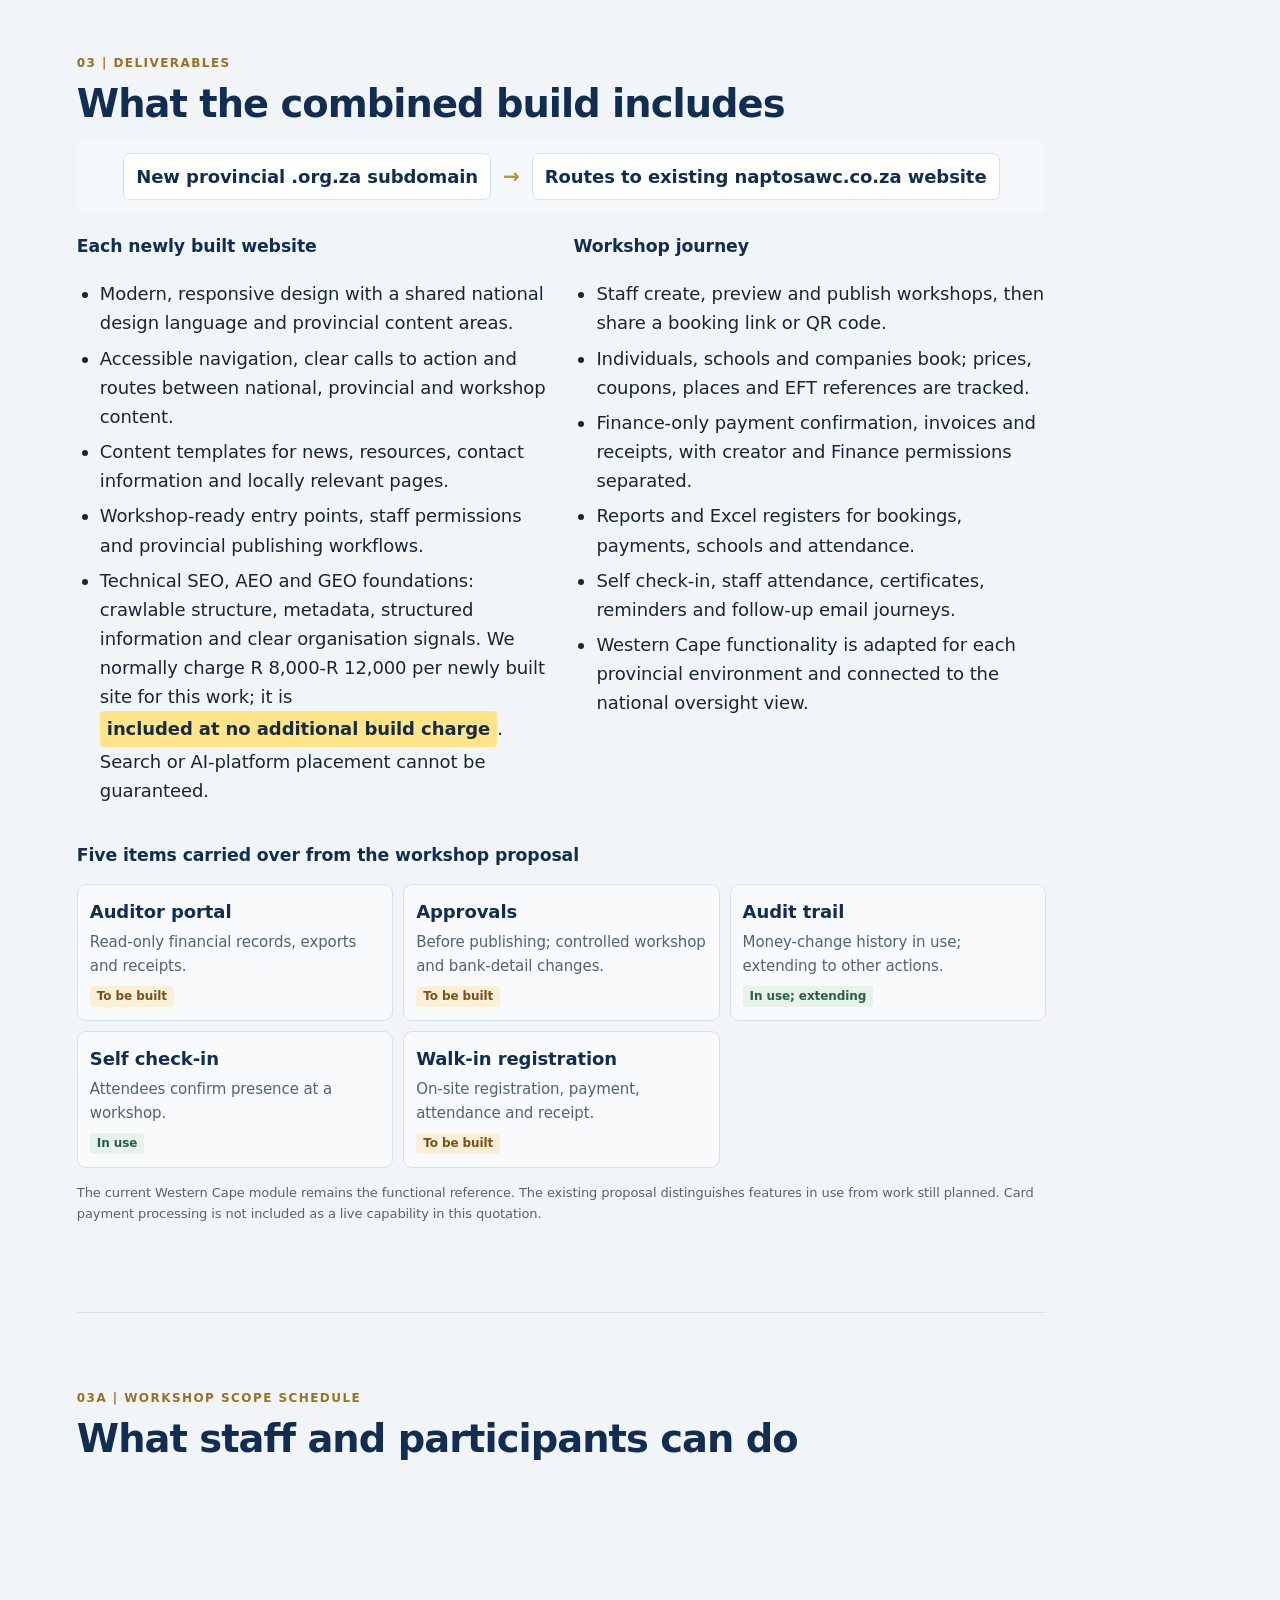
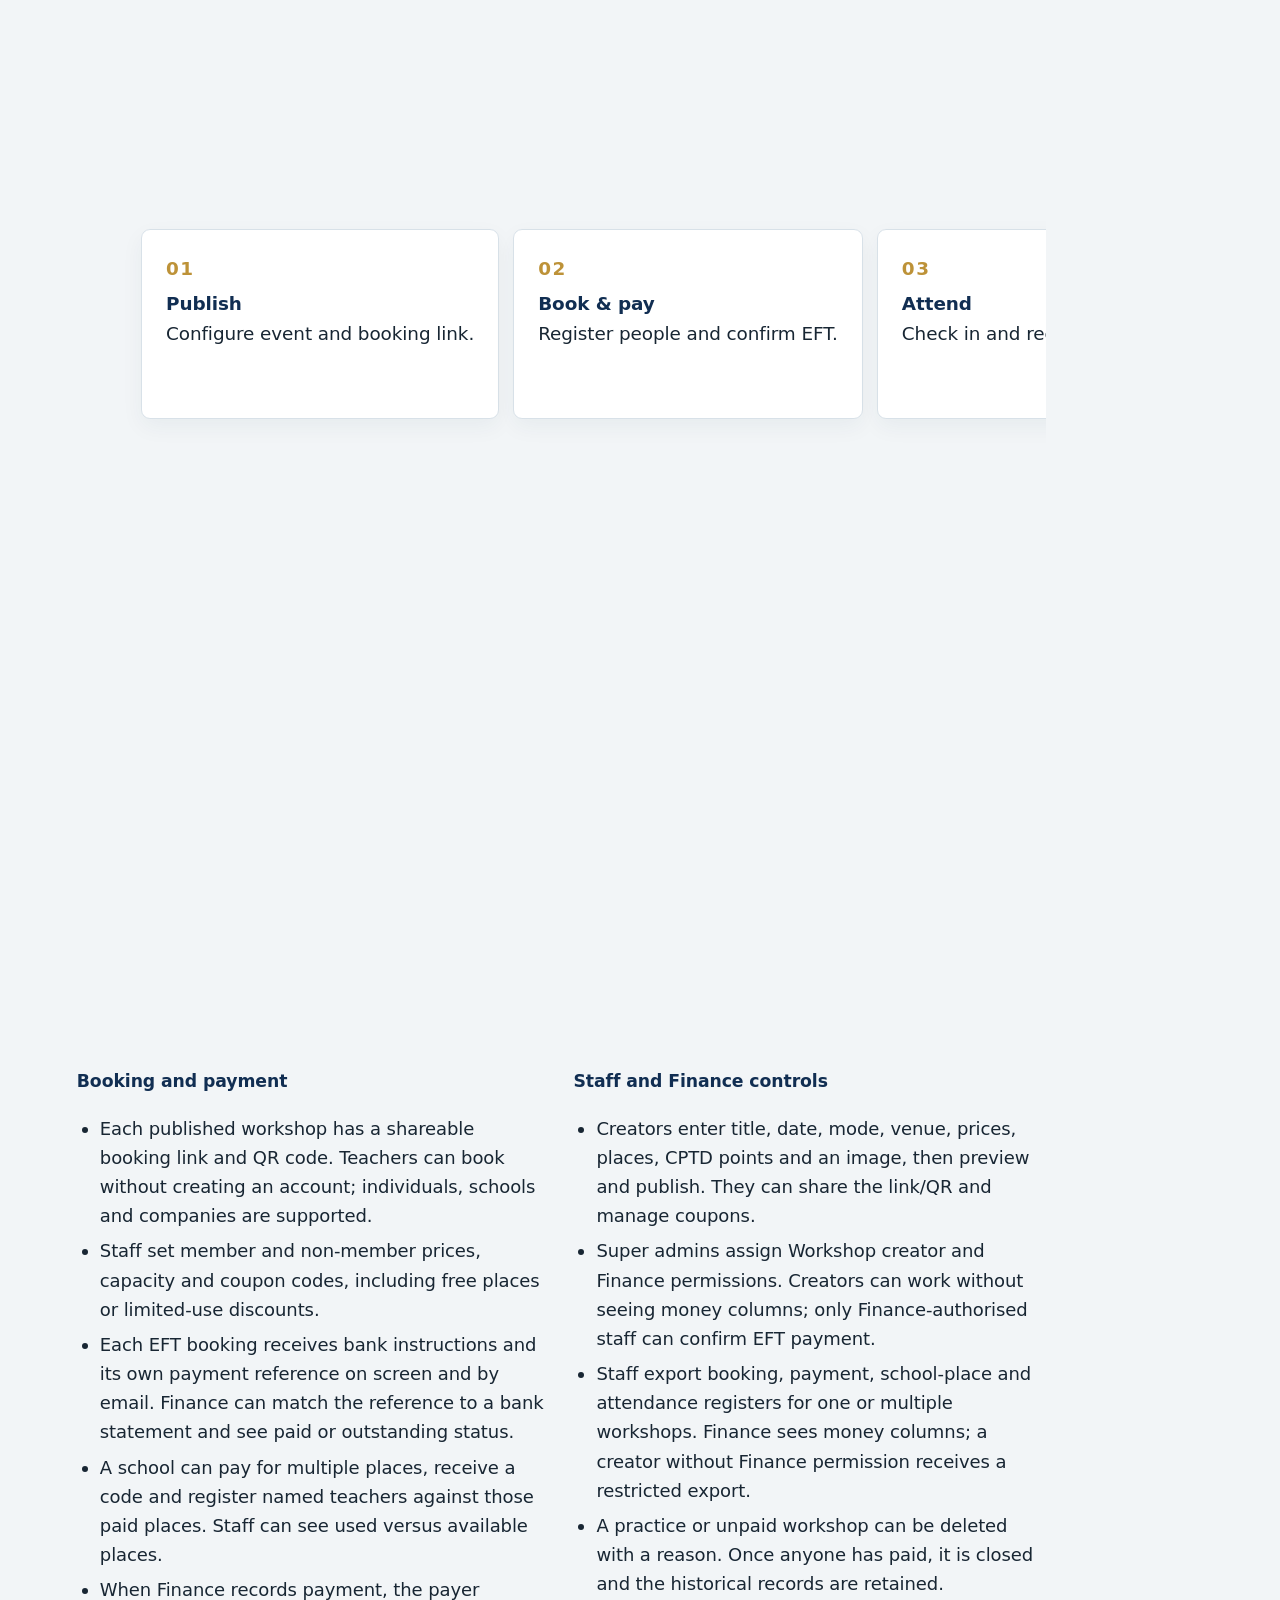
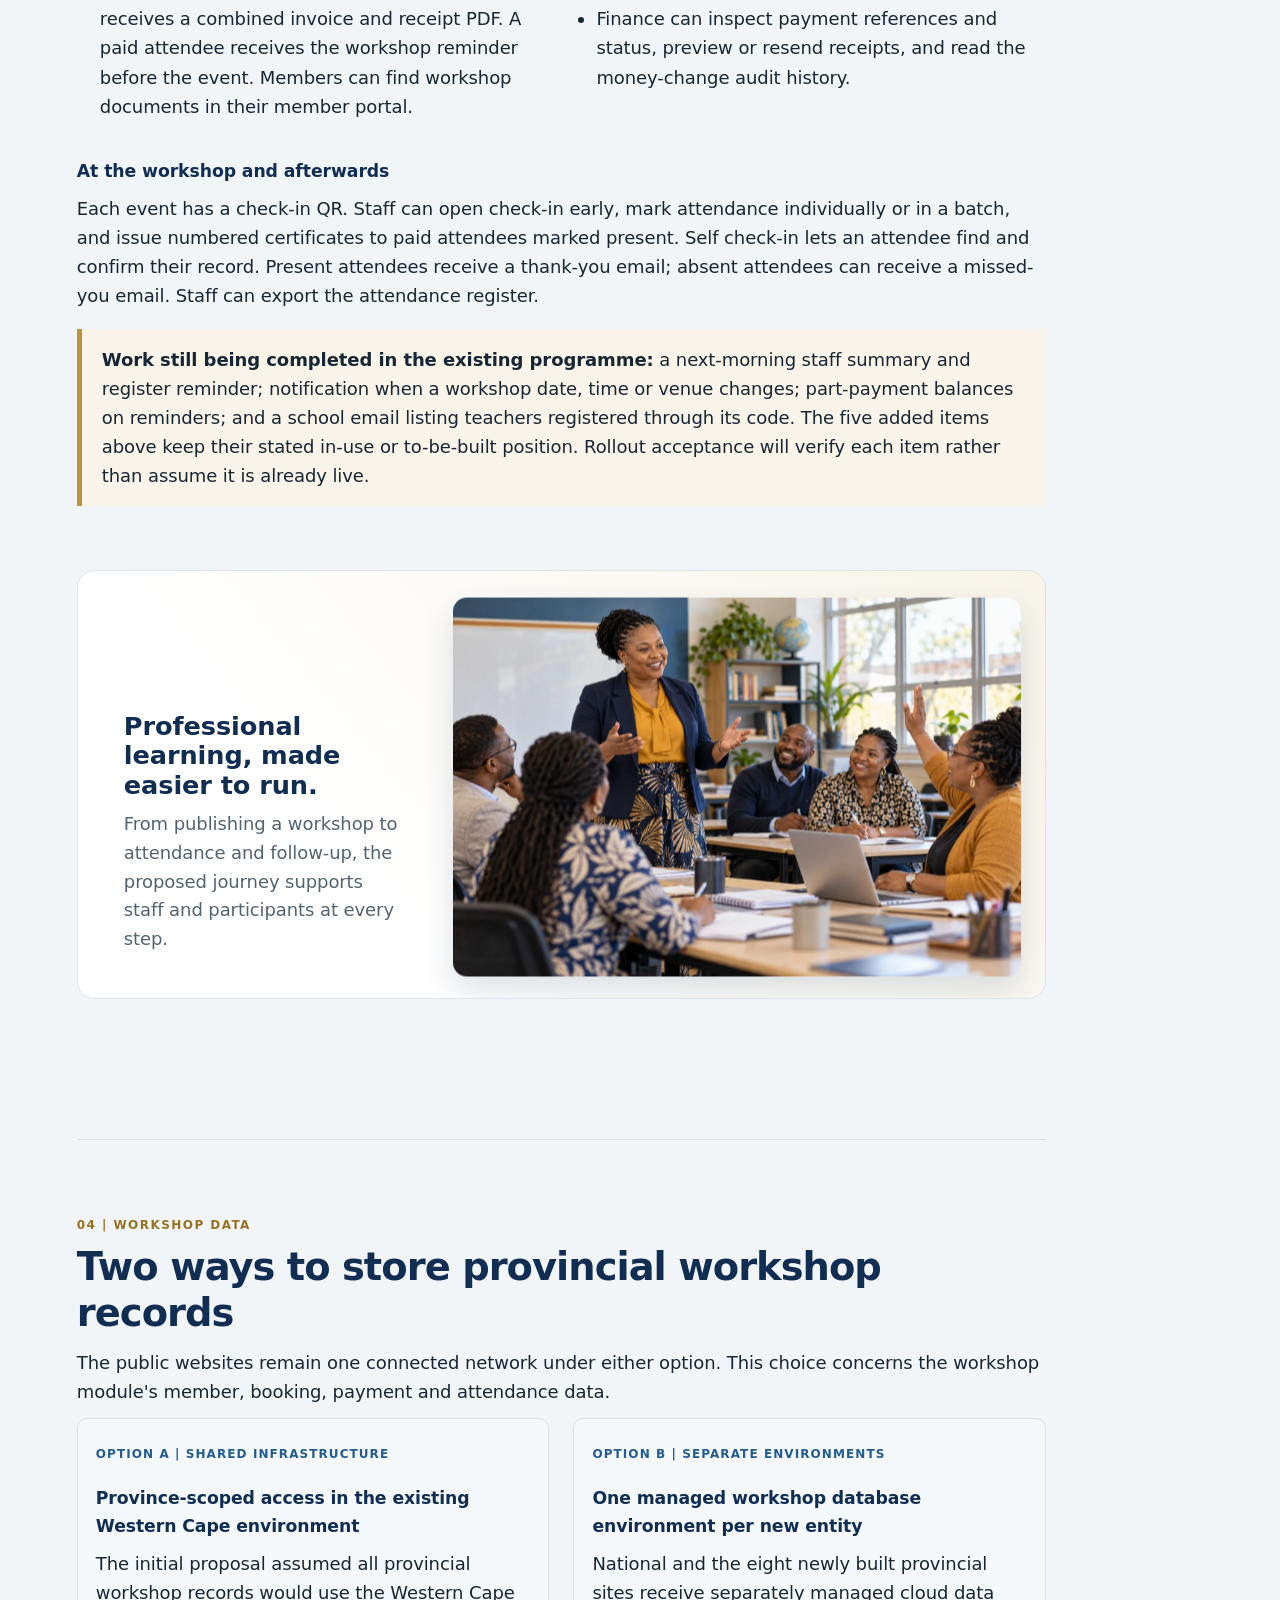
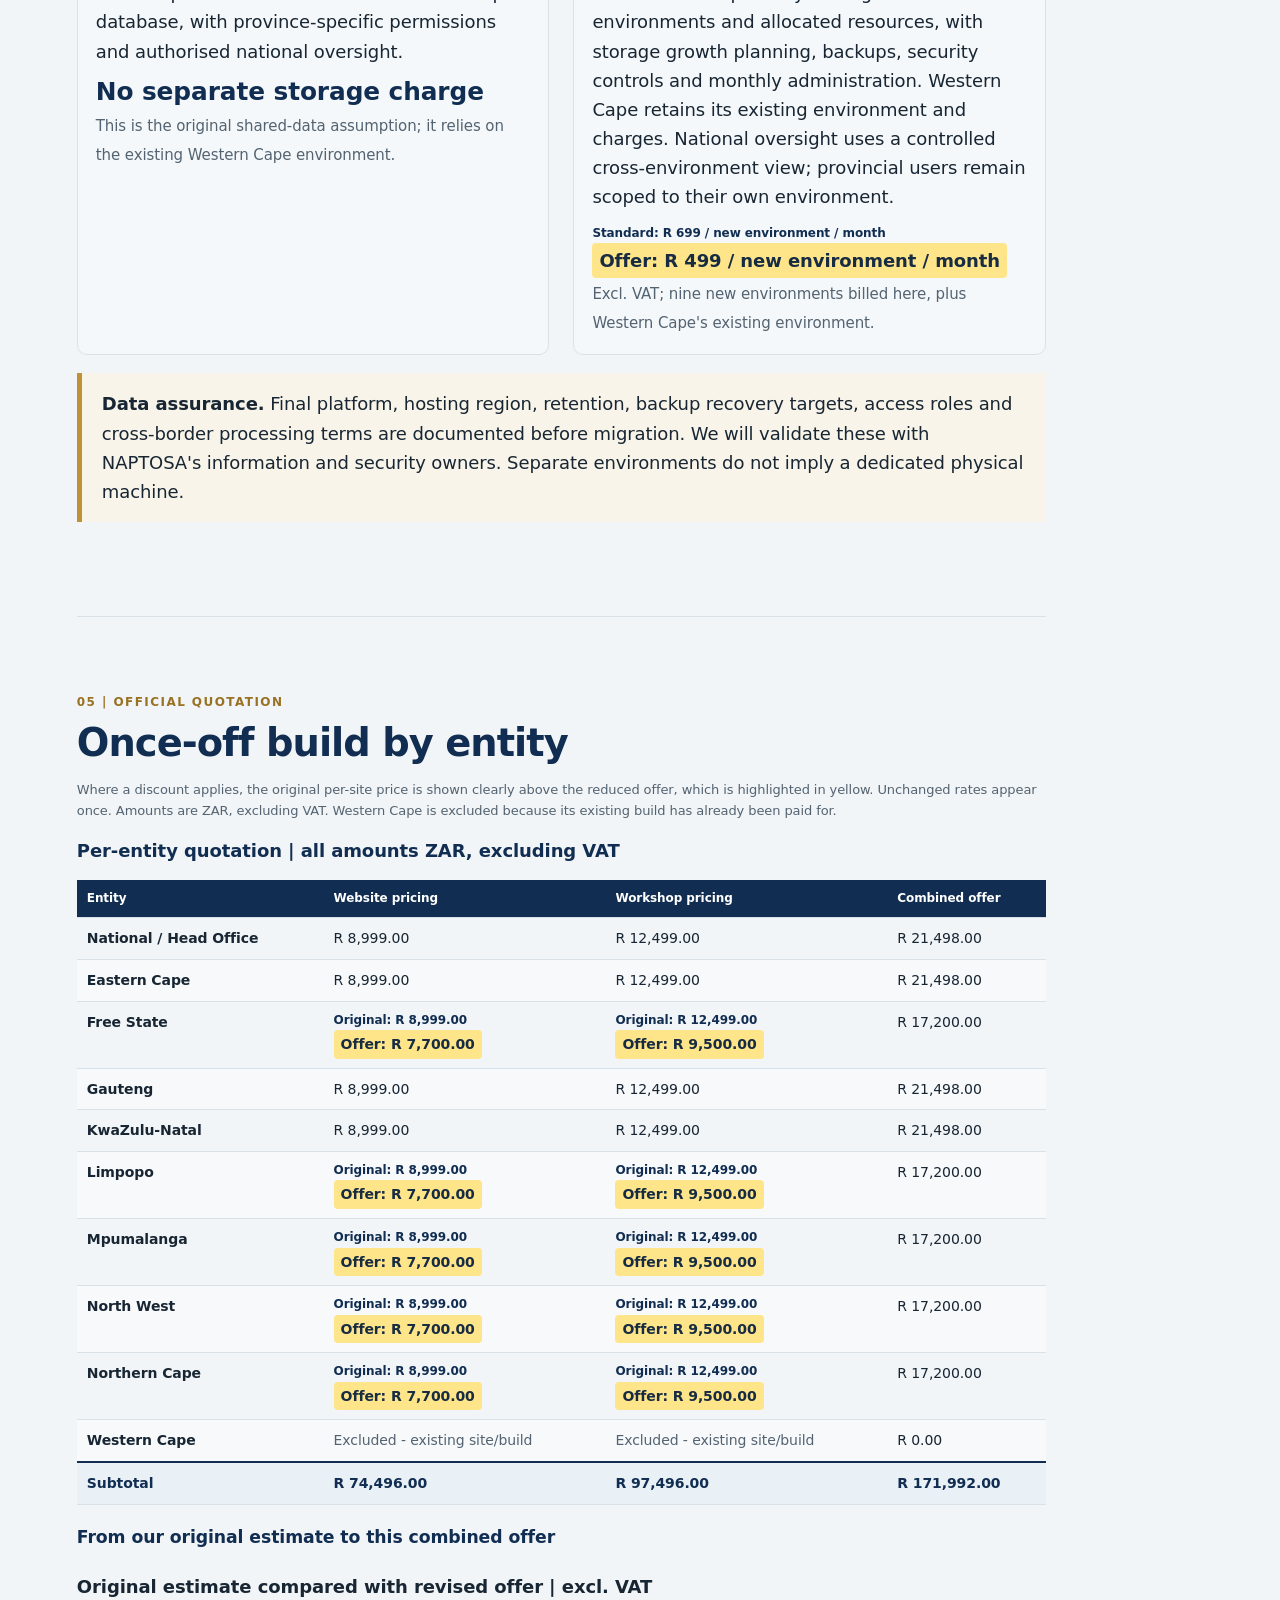
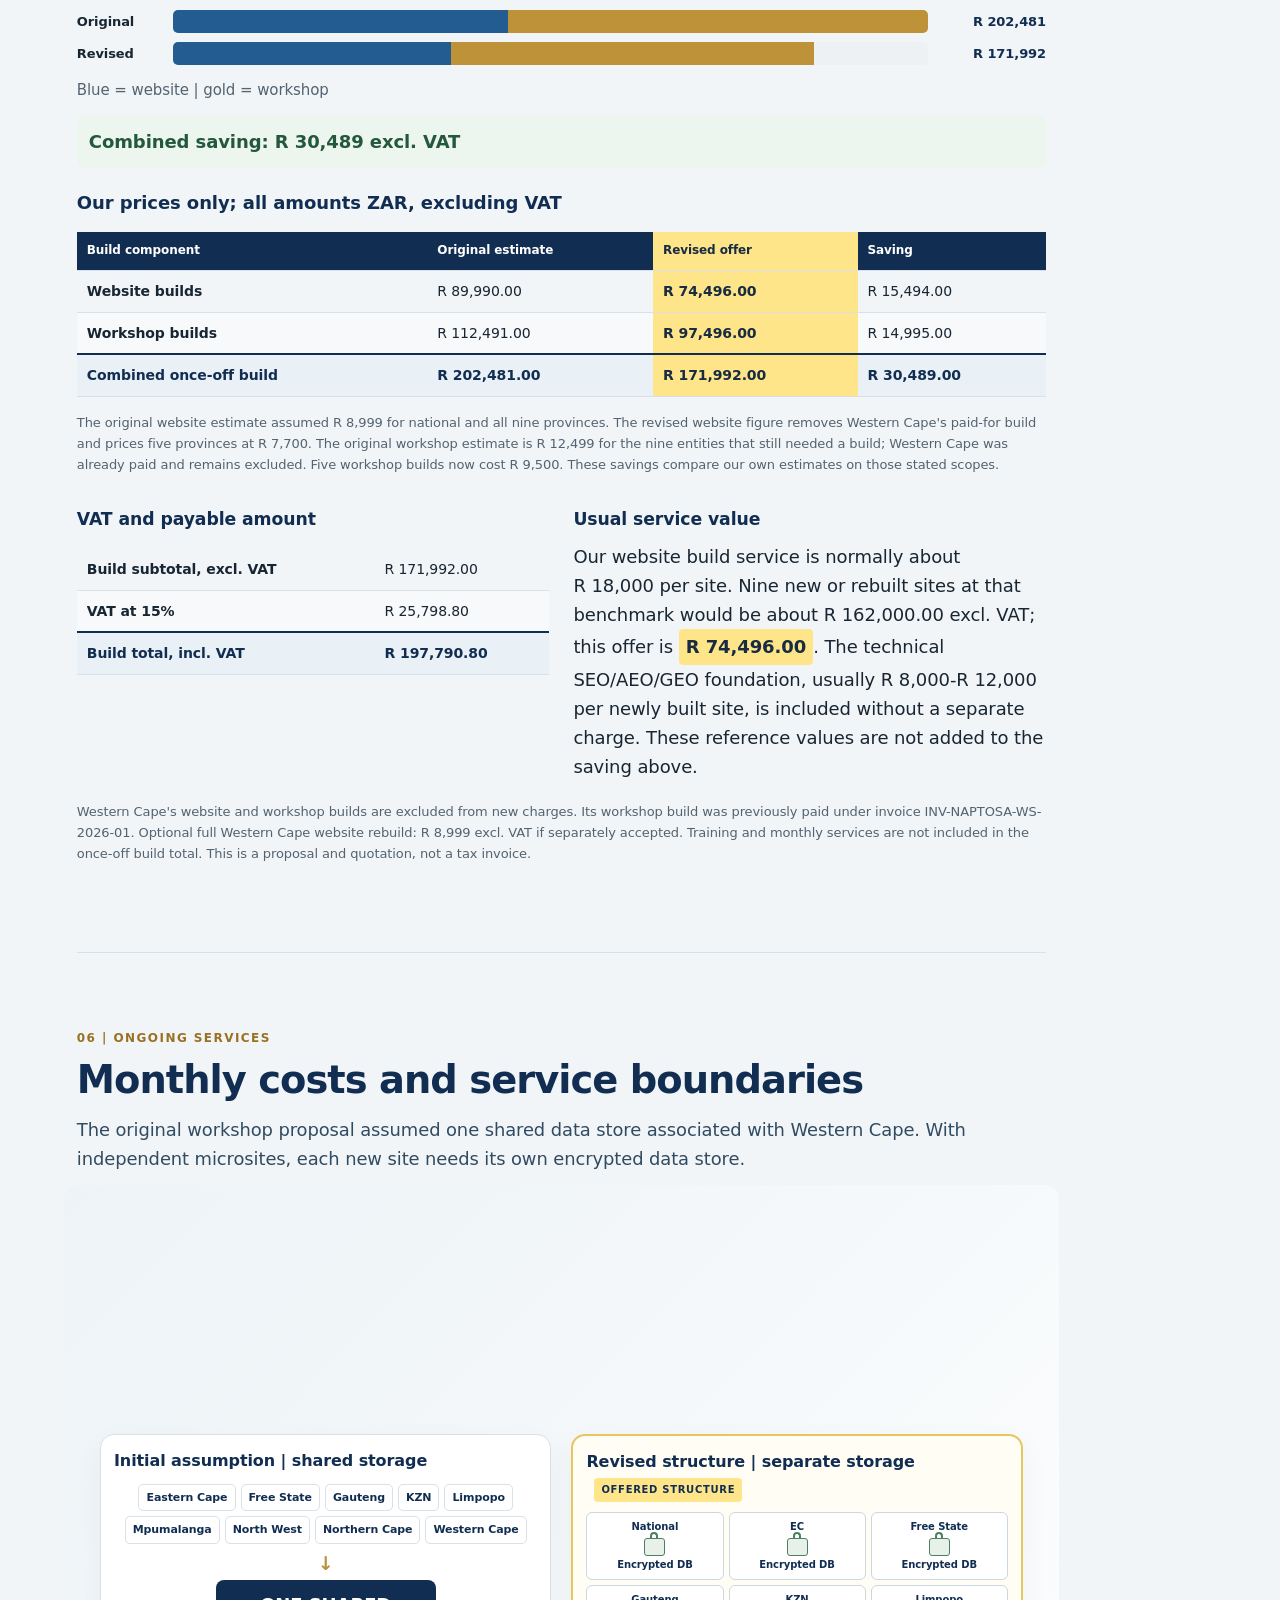
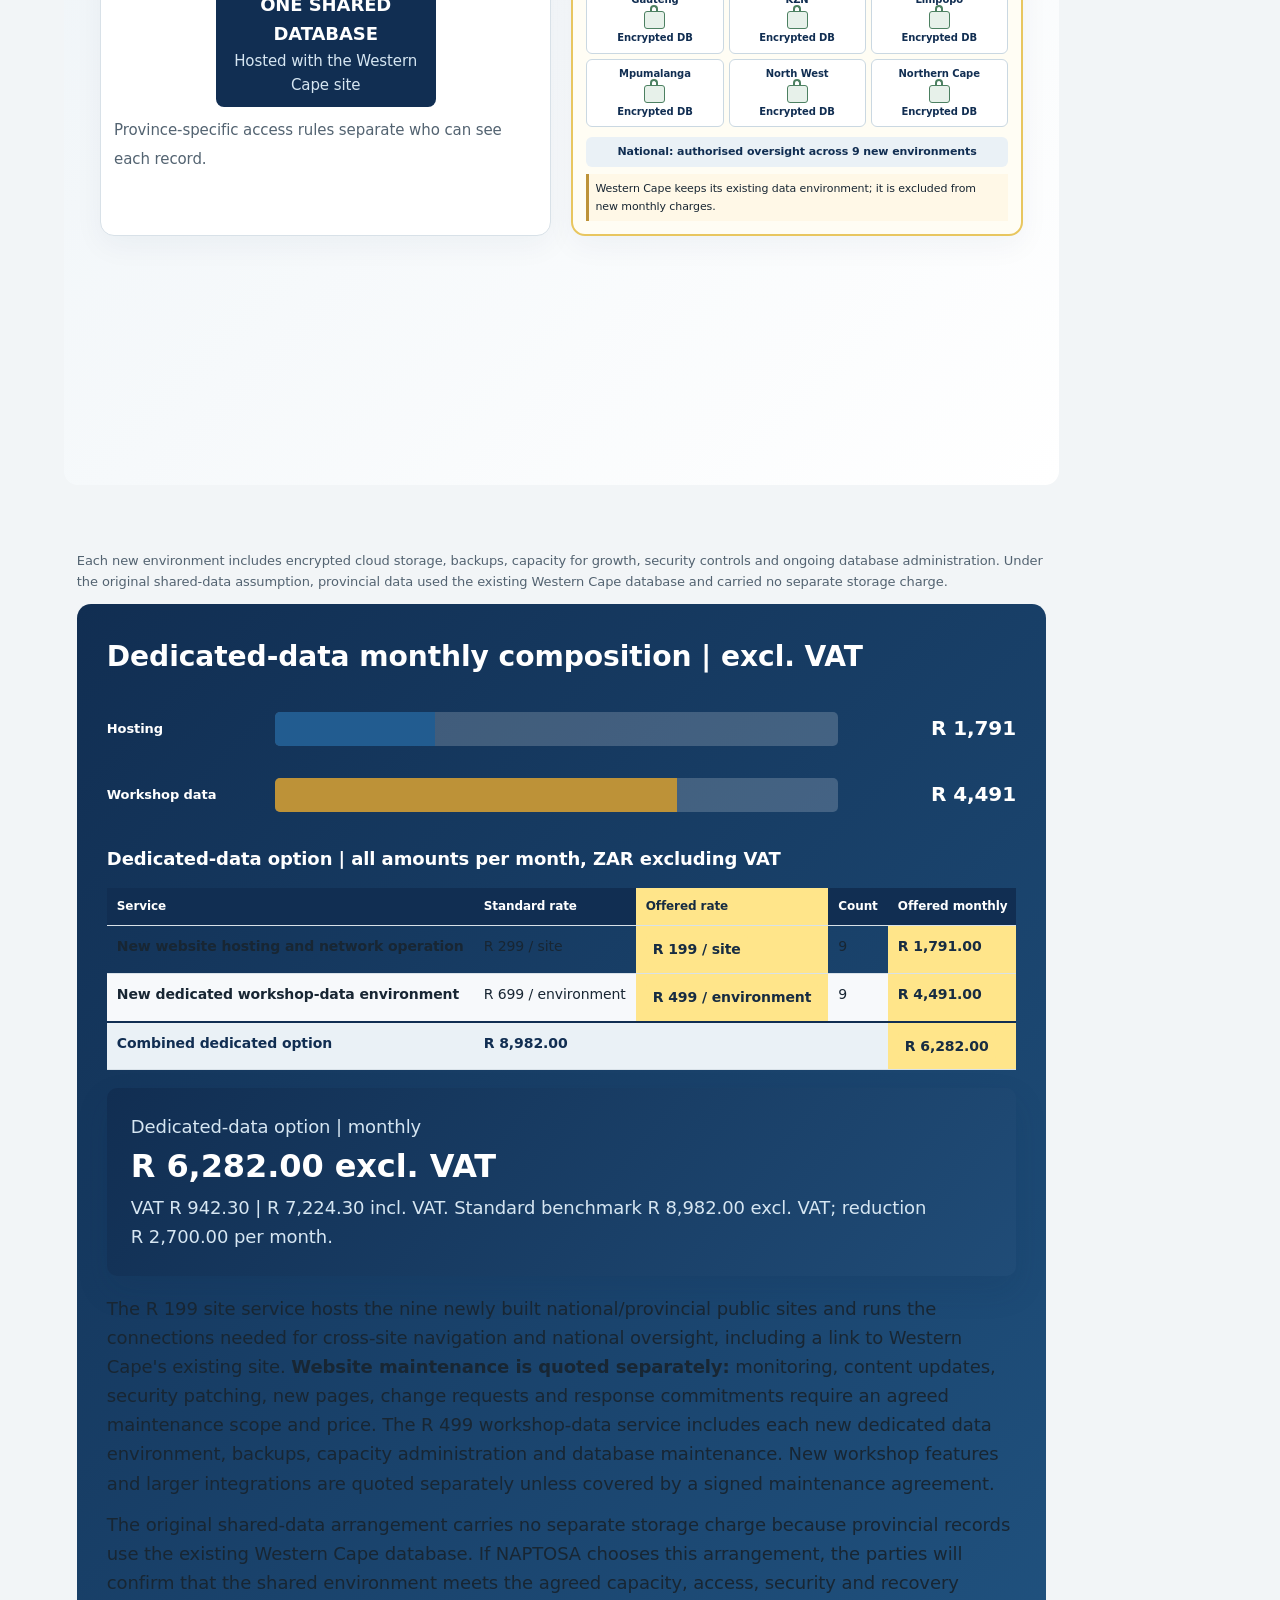
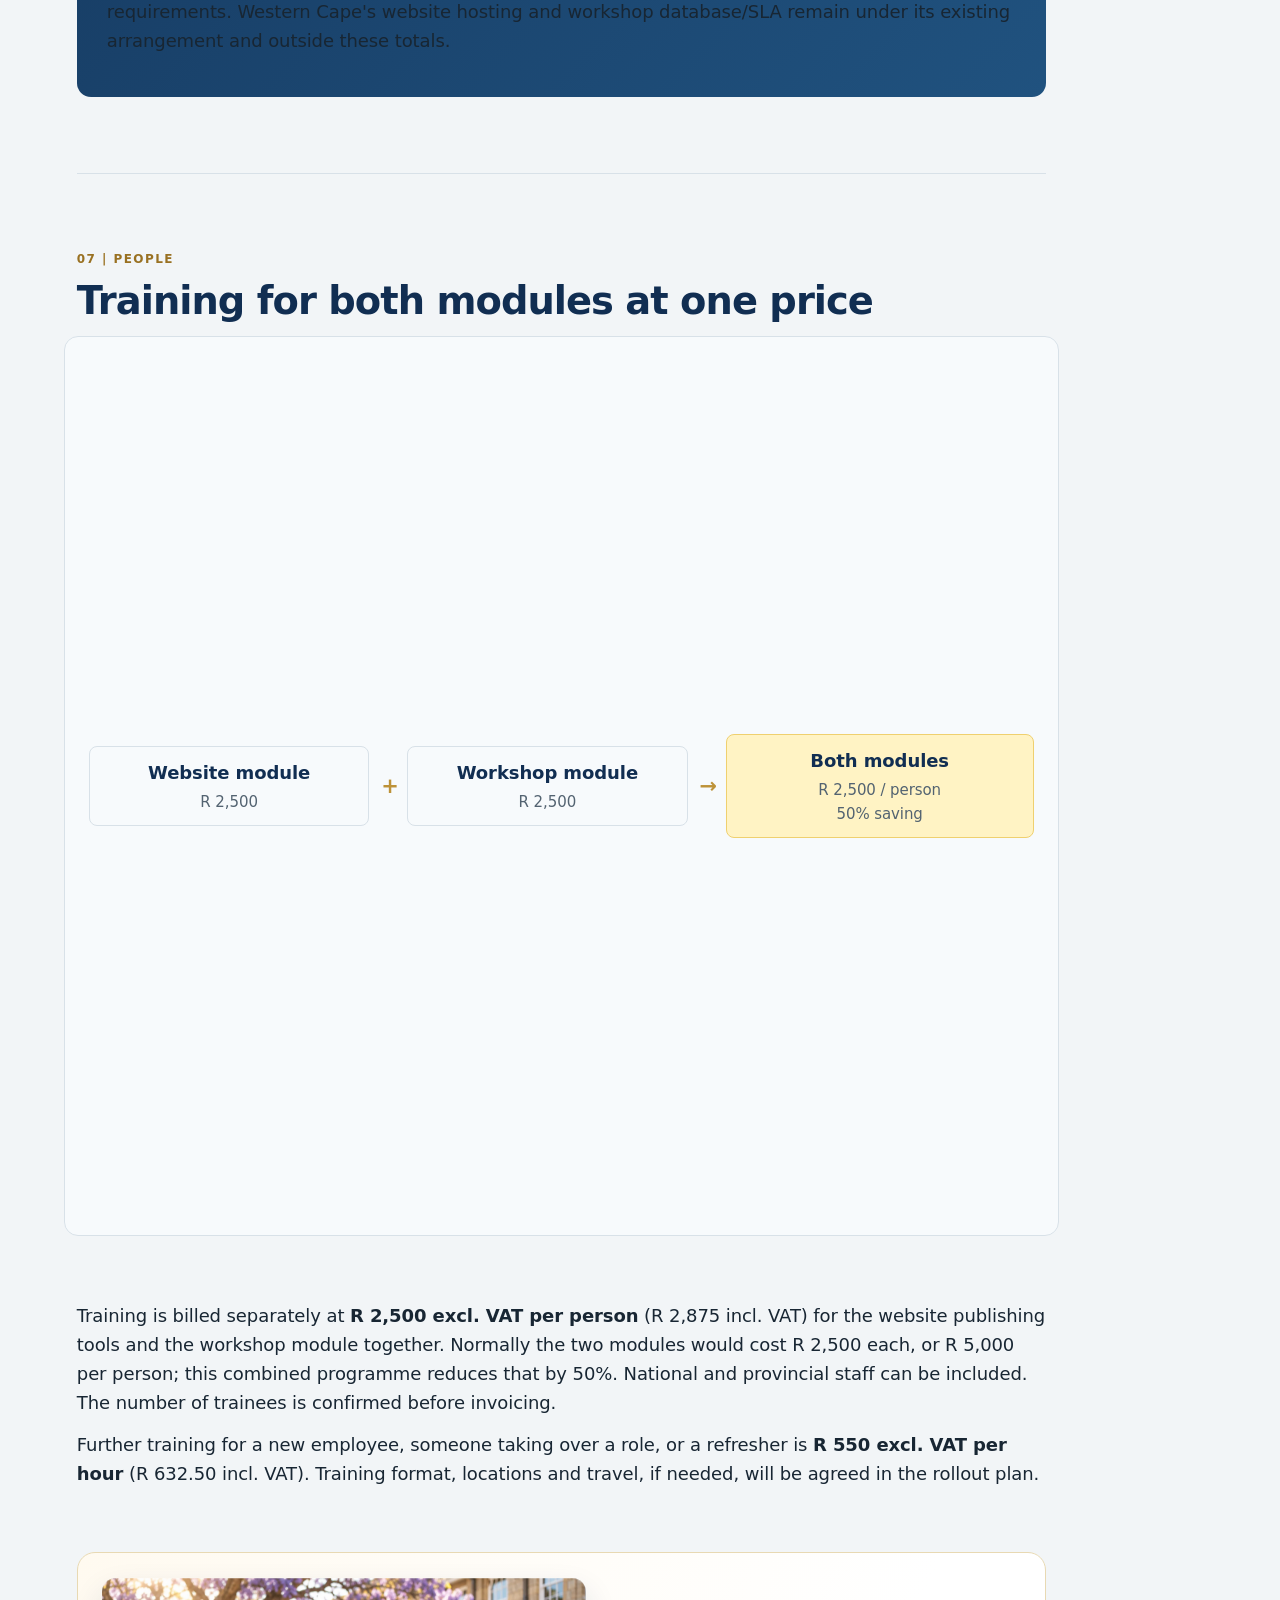
==== commit b6bb2cae: "Widen proposal layout and clarify navigation" ====
--- a/index.html
+++ b/index.html
@@ -123,7 +123,7 @@
 @media(max-width:700px) { .proposal{margin:0;box-shadow:none}.topbar{padding:14px 22px}.cover{padding:48px 22px}.content{padding:0 22px 30px}.grid,.two{grid-template-columns:1fr}.flow{grid-template-columns:1fr 1fr}.footer{padding:22px}table{display:block;overflow-x:auto;white-space:nowrap} }
 @media(max-width:700px) { .storage-comparison{grid-template-columns:1fr}.training-visual{grid-template-columns:1fr}.training-visual .arrow{transform:rotate(90deg)}.branches,.status-grid{grid-template-columns:repeat(2,1fr)}.journey,.topology{grid-template-columns:1fr 1fr}.barrow{grid-template-columns:72px 1fr 84px}.timeline{grid-template-columns:1fr 1fr;border-top:0;border-left:3px solid var(--gold)} }
 @media print { html{scroll-behavior:auto}body{background:white;font-size:10.5pt}.proposal{box-shadow:none;margin:0;max-width:none}.topbar{padding:10px 0}.cover{padding:26px 0 25px}.cover h1{font-size:35pt}.cover .lead{font-size:14pt}.content{padding:0}.footer{padding:15px 0}nav,.download{display:none}section{padding:17px 0 8px}h2{font-size:18pt}h3{font-size:12pt}.grid{gap:8px}.card{padding:10px}.card strong{font-size:17pt}.flow{gap:5px}.flow div{padding:7px}table{font-size:9pt}th,td{padding:5px 6px}.card, .callout, .quote-box, table, tr, .flow, #acceptance,.network-map,.topology,.journey,.timeline,.payment-split,.status-grid,.status-card { break-inside:avoid-page }.workshop-ops{break-before:page} #overview,#data,#investment,#monthly,#delivery,#acceptance{break-before:page}.print-break{break-before:page} a{color:inherit;text-decoration:none} }
-</style><link rel="stylesheet" href="scrollcraft.css"><link rel="stylesheet" href="proposal.css?v=20261022-7"></head>
+</style><link rel="stylesheet" href="scrollcraft.css"><link rel="stylesheet" href="proposal.css?v=20261022-10"></head>
 <body><main class="proposal" id="top">
 <div class="topbar"><b>LBTec (Pty) Ltd t/a Smart AI Solutions</b><span>QUOTATION  |  LBTEC-NAPTOSA-NATIONAL-WEB-WS-001</span></div>
 <header class="cover" id="overview" data-sc-act="scrub" data-sc-span="2.2" data-sc-dwell="0.28"><div class="sc-stage" data-sc-stage><img class="sc-stage__poster" src="assets/hero-poster.webp" alt=""><video data-sc-scrub data-sc-src="assets/hero.mp4" data-sc-src-mobile="assets/hero-mobile.mp4" playsinline muted aria-hidden="true"></video><div class="sc-scrim"></div></div><div class="hero-copy"><div class="eyebrow">Proposal and quotation  |  22 October 2026</div>
@@ -134,7 +134,7 @@
 <div class="card"><span class="label">Optional dedicated data</span><strong>R 4,491.00</strong><span>Nine new workshop environments at R 499 each per month; Western Cape remains on its existing arrangement</span></div></div>
 <div class="network-map" aria-label="Ten connected destinations: one national site, eight new provincial sites, and the retained Western Cape site"><b>One national hub  |  nine provincial destinations</b><div class="branches"><div class="branch"><b>National</b>1 site</div><div class="branch"><b>Eight new builds</b>EC  |  FS  |  Gauteng  |  KZN  |  Limpopo  |  Mpumalanga  |  North West  |  Northern Cape</div><div class="branch retained"><b>Western Cape</b>Existing site retained</div></div></div>
 <div class="cover-meta"><div><span>Prepared for</span>NAPTOSA National  |  Attention: Michelle Mosupye</div><div><span>Prepared by</span>LBTec (Pty) Ltd t/a Smart AI Solutions  |  Loxly Atkinson</div><div><span>Decision</span>National acceptance for the agreed rollout</div></div>
-<a class="download" href="downloads/LBTec-NAPTOSA-National-Web-and-Workshop-Proposal.pdf" download>Download the official quotation (PDF)</a></div></header><nav class="chapter-nav" aria-label="Proposal chapters"><a href="#overview" aria-label="Overview" aria-current="location"><span>01</span><i>Overview</i></a><a href="#network" aria-label="Network"><span>02</span><i>Network</i></a><a href="#scope" aria-label="Scope"><span>03</span><i>Scope</i></a><a href="#workshop-detail" aria-label="Workshop"><span>04</span><i>Workshop</i></a><a href="#data" aria-label="Data"><span>05</span><i>Data</i></a><a href="#investment" aria-label="Quotation"><span>06</span><i>Quotation</i></a><a href="#monthly" aria-label="Monthly services"><span>07</span><i>Monthly</i></a><a href="#training" aria-label="Training"><span>08</span><i>Training</i></a><a href="#delivery" aria-label="Delivery and terms"><span>09</span><i>Delivery</i></a><a href="#acceptance" aria-label="Acceptance"><span>10</span><i>Accept</i></a></nav><div class="content"><a class="download" href="downloads/LBTec-NAPTOSA-National-Web-and-Workshop-Proposal.pdf" download>Download the official quotation (PDF)</a>
+<a class="download" href="downloads/LBTec-NAPTOSA-National-Web-and-Workshop-Proposal.pdf" download>Download the official quotation (PDF)</a></div></header><nav class="chapter-nav" aria-label="Proposal chapters"><button class="chapter-toggle" type="button" aria-expanded="false" aria-controls="proposal-chapter-links" aria-label="Open proposal chapter list"><span aria-hidden="true">☰</span></button><div class="chapter-links" id="proposal-chapter-links"><a href="#overview" aria-label="Overview" aria-current="location"><span>01</span><i>Overview</i></a><a href="#network" aria-label="Network"><span>02</span><i>Network</i></a><a href="#scope" aria-label="Scope"><span>03</span><i>Scope</i></a><a href="#workshop-detail" aria-label="Workshop"><span>04</span><i>Workshop</i></a><a href="#data" aria-label="Data"><span>05</span><i>Data</i></a><a href="#investment" aria-label="Accreditation"><span>06</span><i>Accreditation</i></a><a href="#monthly" aria-label="Monthly services"><span>07</span><i>Monthly</i></a><a href="#training" aria-label="Training"><span>08</span><i>Training</i></a><a href="#delivery" aria-label="Delivery and terms"><span>09</span><i>Delivery</i></a><a href="#acceptance" aria-label="Acceptance"><span>10</span><i>Accept</i></a></div></nav><div class="content"><a class="download" href="downloads/LBTec-NAPTOSA-National-Web-and-Workshop-Proposal.pdf" download>Download the official quotation (PDF)</a>
 
 <section class="chapter-intro" data-sc-act="flow"><div class="section-no">01  |  The decision</div><h2>A single programme, clearly costed</h2>
 <p class="lede">NAPTOSA asked for the full picture: what each province receives, what the workshop module adds, who hosts and maintains the network, how national sees information, and what it costs now and each month.</p>
@@ -212,4 +212,4 @@
 <div class="signature"><div>Name and title</div><div>Digital signature</div><div>Date</div></div>
 <p class="price-note">Prepared by LBTec (Pty) Ltd t/a Smart AI Solutions  |  Reg. 2020/138701/07  |  VAT 4440290809  |  loxly@lbtec.co.za  |  083 713 2113. No banking details are included; they appear on the issued invoice.</p></section>
 </div><footer class="footer">NAPTOSA National  |  Connected provincial websites and workshop module  |  Proposal LBTEC-NAPTOSA-NATIONAL-WEB-WS-001</footer>
-</main><script src="scrollcraft.js"></script><script>ScrollCraft.mount(document.querySelector(".proposal"));(function(){var links=[...document.querySelectorAll(".chapter-nav a")],targets=links.map(a=>document.querySelector(a.getAttribute("href")));function activate(target){links.forEach(a=>a.removeAttribute("aria-current"));var active=links[targets.indexOf(target)];if(active)active.setAttribute("aria-current","location")}links.forEach(function(a,i){a.addEventListener("click",function(e){e.preventDefault();activate(targets[i]);history.replaceState(null,"",a.hash);targets[i].scrollIntoView({behavior:matchMedia("(prefers-reduced-motion: reduce)").matches?"instant":"smooth",block:"start"})})});var io=new IntersectionObserver(entries=>entries.forEach(e=>{if(e.isIntersecting)activate(e.target)}),{rootMargin:"-35% 0px -55% 0px"});targets.filter(Boolean).forEach(t=>io.observe(t));})();</script></body></html>
+</main><script src="scrollcraft.js"></script><script>ScrollCraft.mount(document.querySelector(".proposal"));(function(){var nav=document.querySelector(".chapter-nav"),toggle=document.querySelector(".chapter-toggle"),links=[...nav.querySelectorAll("a")],targets=links.map(a=>document.querySelector(a.getAttribute("href")));function closeMenu(){nav.classList.remove("is-open");toggle.setAttribute("aria-expanded","false");toggle.setAttribute("aria-label","Open proposal chapter list")}toggle.addEventListener("click",function(){var open=nav.classList.toggle("is-open");toggle.setAttribute("aria-expanded",String(open));toggle.setAttribute("aria-label",open?"Close proposal chapter list":"Open proposal chapter list")});document.addEventListener("keydown",function(e){if(e.key==="Escape"&&nav.classList.contains("is-open")){closeMenu();toggle.focus()}});function activate(target){links.forEach(a=>a.removeAttribute("aria-current"));var active=links[targets.indexOf(target)];if(active)active.setAttribute("aria-current","location")}links.forEach(function(a,i){a.addEventListener("click",function(e){e.preventDefault();activate(targets[i]);history.replaceState(null,"",a.hash);targets[i].scrollIntoView({behavior:matchMedia("(prefers-reduced-motion: reduce)").matches?"instant":"smooth",block:"start"});closeMenu()})});var io=new IntersectionObserver(entries=>entries.forEach(e=>{if(e.isIntersecting)activate(e.target)}),{rootMargin:"-35% 0px -55% 0px"});targets.filter(Boolean).forEach(t=>io.observe(t));})();</script></body></html>
--- a/proposal.css
+++ b/proposal.css
@@ -25,6 +25,79 @@
 @media(max-width:760px){.photo-story,.photo-story--workshop,.photo-story--training{grid-template-columns:minmax(0,1fr);gap:12px;margin:28px 0;padding:12px}.photo-story--workshop .people-figure{grid-column:1;grid-row:1}.photo-story--workshop .photo-caption{grid-column:1;grid-row:2;padding:4px 6px 10px}.photo-story--training .people-figure{grid-row:1}.photo-caption{padding:4px 6px 10px}.photo-caption span{max-width:46ch}}
 @media(prefers-reduced-motion:reduce){.people-figure img{transition:none;transform:none}.people-figure:hover img,.people-figure:focus-within img{transform:none}}
 
+/* Keep the requested persistent right-side chapter rail on phones while
+   reserving its gutter in the reading column so it cannot cover copy. */
+@media(max-width:760px){
+  .chapter-nav{top:50%;right:4px;bottom:auto;left:auto;transform:translateY(-50%);z-index:40;flex-direction:column;flex-wrap:nowrap;align-items:center;gap:3px;width:36px;max-height:calc(100vh - 16px);overflow-y:auto;overflow-x:hidden;padding:5px;background:#112e52f5}
+  .chapter-nav a,.chapter-nav a:hover,.chapter-nav a:focus-visible,.chapter-nav a[aria-current]{flex:0 0 28px;width:27px;height:28px;justify-content:center;padding:0;outline-offset:1px}
+  .chapter-nav span{font-size:9px}
+  .chapter-nav a i,.chapter-nav a:not(:hover):not(:focus-visible):not([aria-current]) i{display:none!important}
+  .content{padding:16px 50px 52px 18px}
+  .content>section[data-sc-act="pin"]{padding-right:18px!important}
+  .content .download{right:auto;left:auto}
+  .footer{padding-right:50px}
+  .content .table-hint{display:none}
+  .content .table-scroll{overflow:visible;margin-right:0}
+  .table-scroll table,.table-scroll tbody{display:block;width:100%;min-width:0;max-width:100%;border-spacing:0}
+  .table-scroll thead{position:absolute;width:1px;height:1px;padding:0;margin:-1px;overflow:hidden;clip:rect(0,0,0,0);white-space:nowrap;border:0}
+  .table-scroll tr{display:grid;grid-template-columns:minmax(0,1fr) minmax(0,1fr);gap:0 12px;width:100%;min-width:0;max-width:100%;padding:10px 12px;background:#fff;border-bottom:1px solid #d4dee5}
+  .table-scroll tr:nth-child(even){background:#f6f8fa}
+  .table-scroll tr>th[scope="row"]{grid-column:1/-1;padding:4px 0 8px;font-weight:800}
+  .table-scroll td{display:flex;flex-direction:column;align-items:flex-start;gap:3px;min-width:0;padding:6px 0;border:0;background:transparent!important;overflow-wrap:anywhere;font-size:12px}
+  #per-entity-pricing-title~.table-scroll td:nth-of-type(1)::before{content:"Website"}
+  #per-entity-pricing-title~.table-scroll td:nth-of-type(2)::before{content:"Workshop"}
+  #per-entity-pricing-title~.table-scroll td:nth-of-type(3)::before{content:"Combined"}
+  #build-totals-title~.table-scroll td:nth-of-type(1)::before{content:"Original estimate"}
+  #build-totals-title~.table-scroll td:nth-of-type(2)::before{content:"Revised offer"}
+  #build-totals-title~.table-scroll td:nth-of-type(3)::before{content:"Saving"}
+  #monthly-services-title~.table-scroll td:nth-of-type(1)::before{content:"Standard rate"}
+  #monthly-services-title~.table-scroll td:nth-of-type(2)::before{content:"Offered rate"}
+  #monthly-services-title~.table-scroll td:nth-of-type(3)::before{content:"Sites / environments"}
+  #monthly-services-title~.table-scroll td:nth-of-type(4)::before{content:"Monthly total"}
+  #monthly-services-title~.table-scroll tr.total td:nth-of-type(1)::before{content:"Standard total"}
+  #monthly-services-title~.table-scroll tr.total td:nth-of-type(4)::before{content:"Offered total"}
+  .table-scroll td::before{color:#536371;font-size:10px;font-weight:750}
+  .table-scroll tr.total{border-top:2px solid #112e52;font-weight:850}
+  .monthly-scene{padding:18px}
+  .monthly-scene .money-visual{width:100%;font-size:1rem}
+  .monthly-scene .barrow{grid-template-columns:1fr auto;gap:8px;margin:16px 0}
+  .monthly-scene .barrow>b{grid-column:1/-1;font-size:1rem;color:white}
+  .monthly-scene .bar{grid-column:1;height:18px}
+  .monthly-scene .bar-label{grid-column:2;grid-row:2;color:white;font-size:1rem;white-space:nowrap}
+}
+
 .table-scroll{max-width:100%;overflow-x:auto;overscroll-behavior-inline:contain;margin:15px 0;scrollbar-color:#bd9238 #e7edf1;scrollbar-width:thin}.table-scroll table{width:max-content;min-width:100%;margin:0}.table-scroll:focus-visible{outline:3px solid #dfb74f;outline-offset:3px}.table-hint{display:none}@media(max-width:760px){.table-hint{display:block;margin:9px 0 5px;color:#536371;font-size:12px}.content .table-scroll{margin-right:6px}}
 
 .table-caption-visible{font-weight:800;color:var(--navy);margin:15px 0 3px}.table-hint{font-size:12px;color:#536371;margin:3px 0 6px}
+.monthly-scene .table-caption-visible{color:#fff}
+.chapter-links{display:flex;flex-direction:column;gap:5px}.chapter-toggle{display:none}
+@media(min-width:761px){
+  .topbar{right:160px}
+  .content{padding-right:max(180px,calc((100vw - 1110px)/2))}
+  .chapter-nav a,.chapter-nav a:hover,.chapter-nav a:focus-visible,.chapter-nav a[aria-current]{width:132px}
+  .chapter-nav a:not(:hover):not(:focus-visible):not([aria-current]) i{display:inline}
+}
+@media(max-width:760px){
+  .chapter-toggle{display:flex;align-items:center;justify-content:center;flex:0 0 28px;width:27px;height:28px;padding:0;border:1px solid #d7e1ec;border-radius:8px;background:#17385f;color:#fff;font:700 18px/1 inherit;cursor:pointer}
+  .chapter-toggle:focus-visible{outline:3px solid #dfb74f;outline-offset:2px}
+  .chapter-links{display:none;width:100%}
+  .chapter-nav.is-open{width:min(190px,calc(100vw - 16px));align-items:stretch}
+  .chapter-nav.is-open .chapter-links{display:flex}
+  .chapter-nav.is-open a,.chapter-nav.is-open a:hover,.chapter-nav.is-open a:focus-visible,.chapter-nav.is-open a[aria-current]{flex:0 0 32px;width:100%;height:32px;justify-content:flex-start;padding:0 9px;outline-offset:1px}
+  .chapter-nav.is-open .chapter-links a i{display:inline-block!important;white-space:nowrap}
+  .chapter-nav.is-open .chapter-links a:not(:hover):not(:focus-visible):not([aria-current]) i{display:inline-block!important}
+}
+/* Final review: use the desktop canvas and keep every chapter label in view. */
+@media(min-width:761px){
+  .content{width:calc(100vw - 56px);max-width:none;box-sizing:border-box;margin:0;padding:20px 178px 70px clamp(34px,6vw,96px)}
+  .content h2{max-width:1400px}.lede{max-width:1300px}.content p,.content li{max-width:1320px}
+  .hero-copy{left:clamp(48px,8vw,150px);right:178px;max-width:none}
+  .hero-copy h1{max-width:1180px}.hero-copy .lead{max-width:1040px}
+  .chapter-nav a,.chapter-nav a:hover,.chapter-nav a:focus-visible,.chapter-nav a[aria-current]{width:142px}
+  .chapter-nav a i{display:inline!important}.chapter-nav a{height:36px}
+}
+@media(max-width:760px){.content{width:auto;max-width:none;margin:0;padding:16px 55px 48px 18px}}
+.monthly-scene .money-visual,.monthly-scene .money-visual b,.monthly-scene .barrow>b,.monthly-scene .bar-label{color:#fff!important}
+.monthly-scene .barrow{min-width:0;width:100%;box-sizing:border-box}
+.monthly-scene .barrow .bar-label{font-variant-numeric:tabular-nums;text-align:right;white-space:nowrap}
+.monthly-scene .money-visual{max-width:100%;box-sizing:border-box}
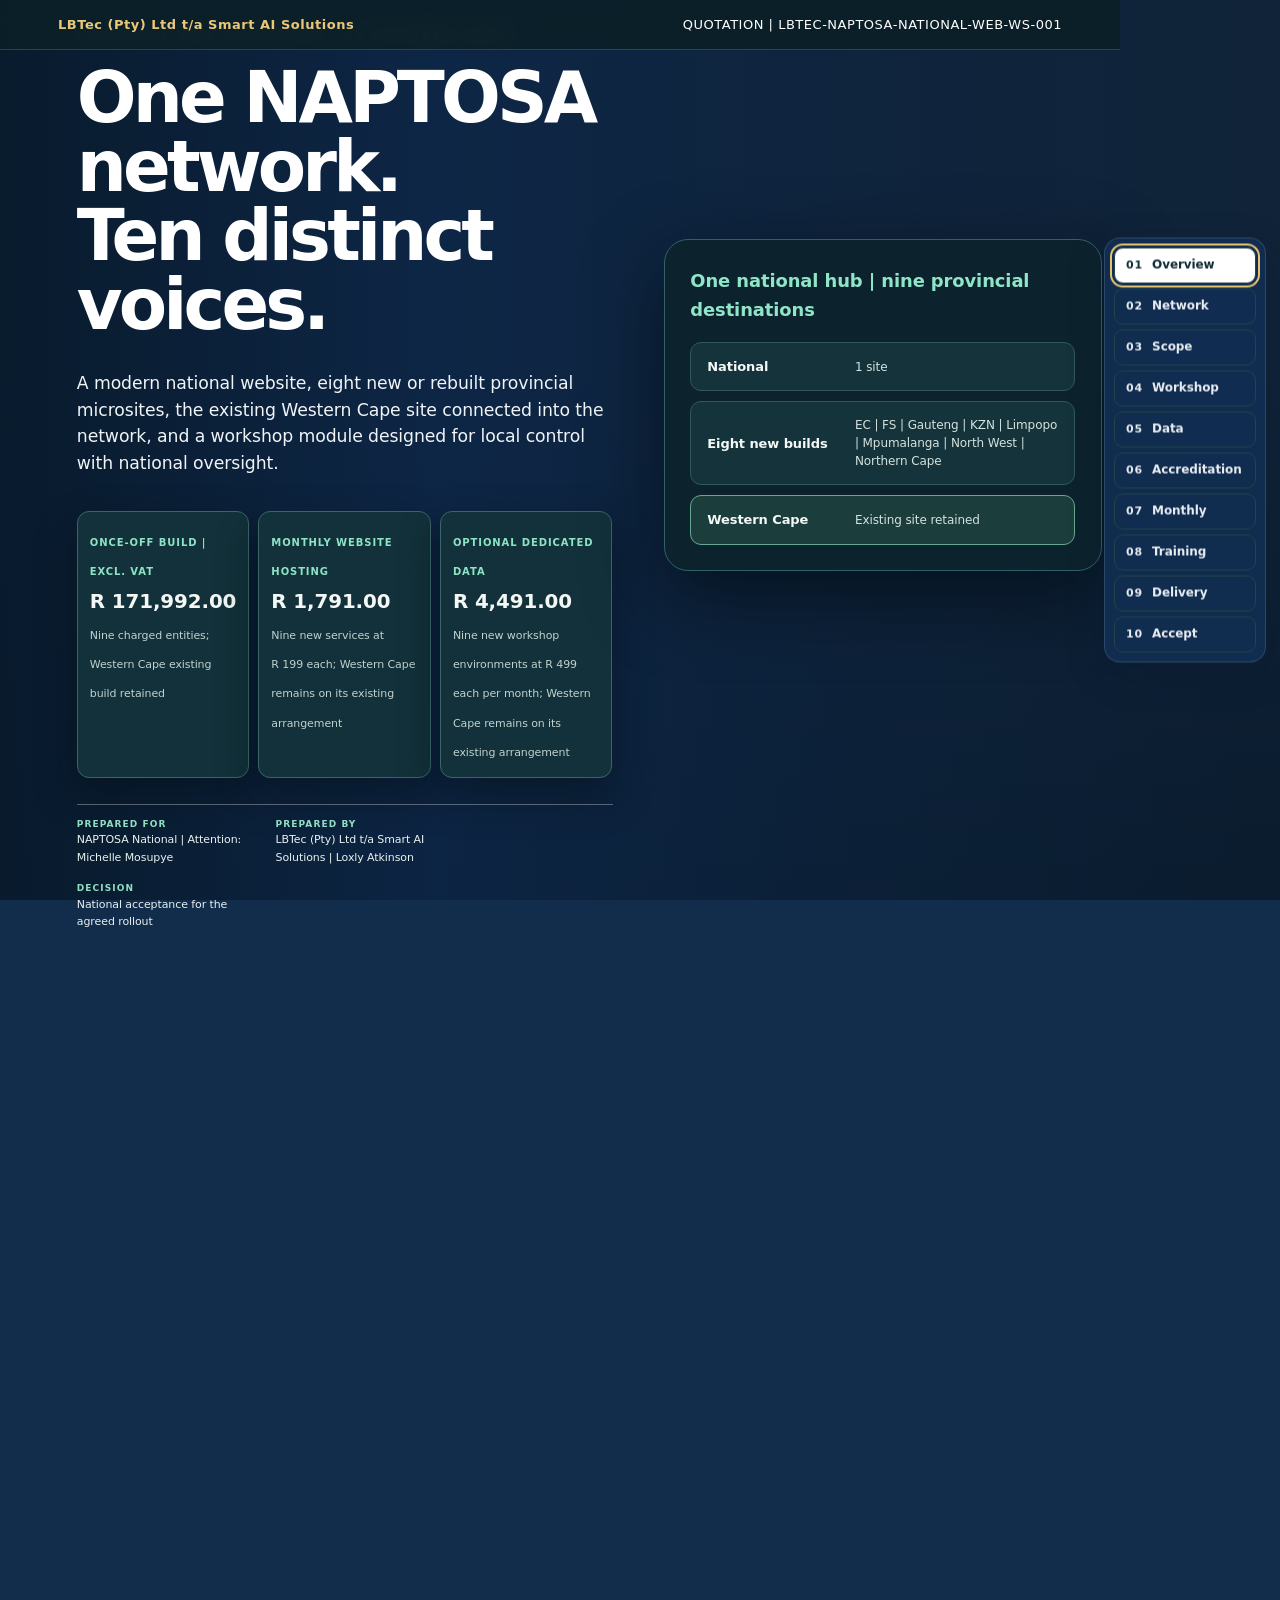
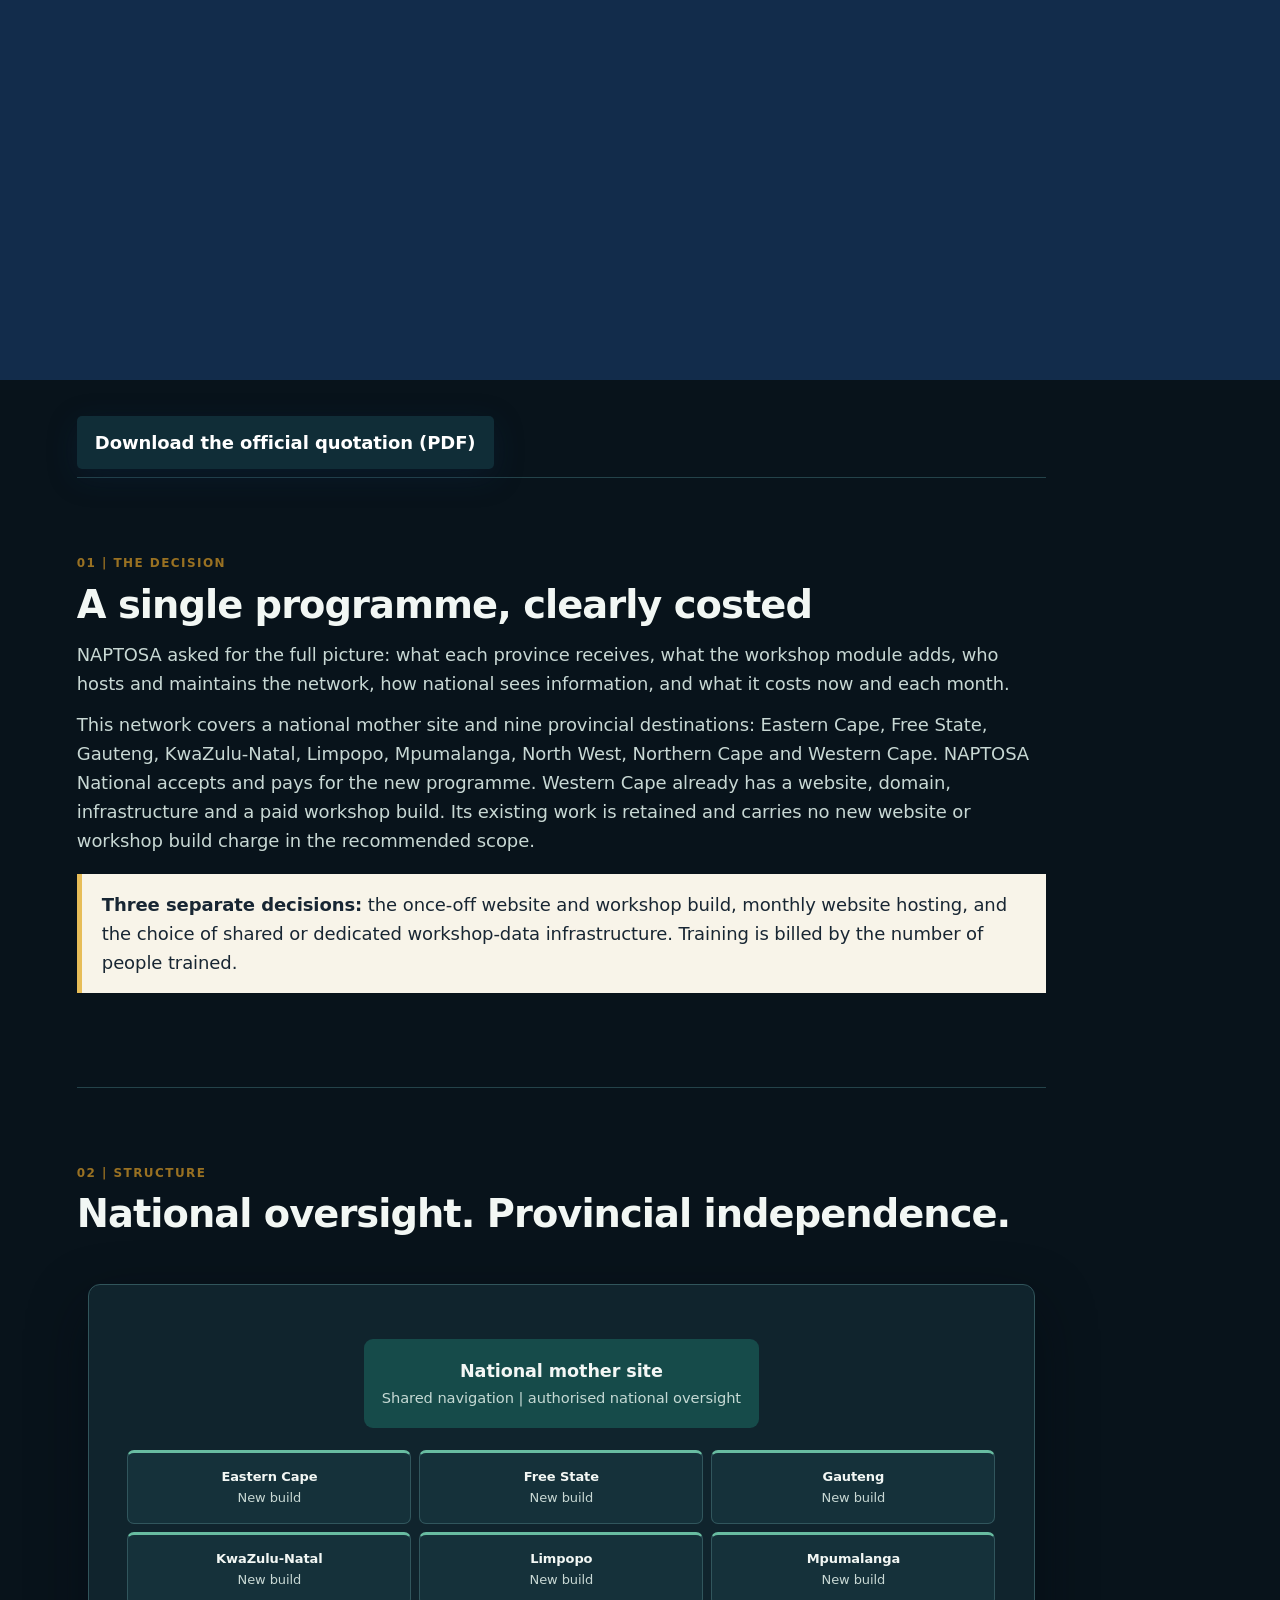
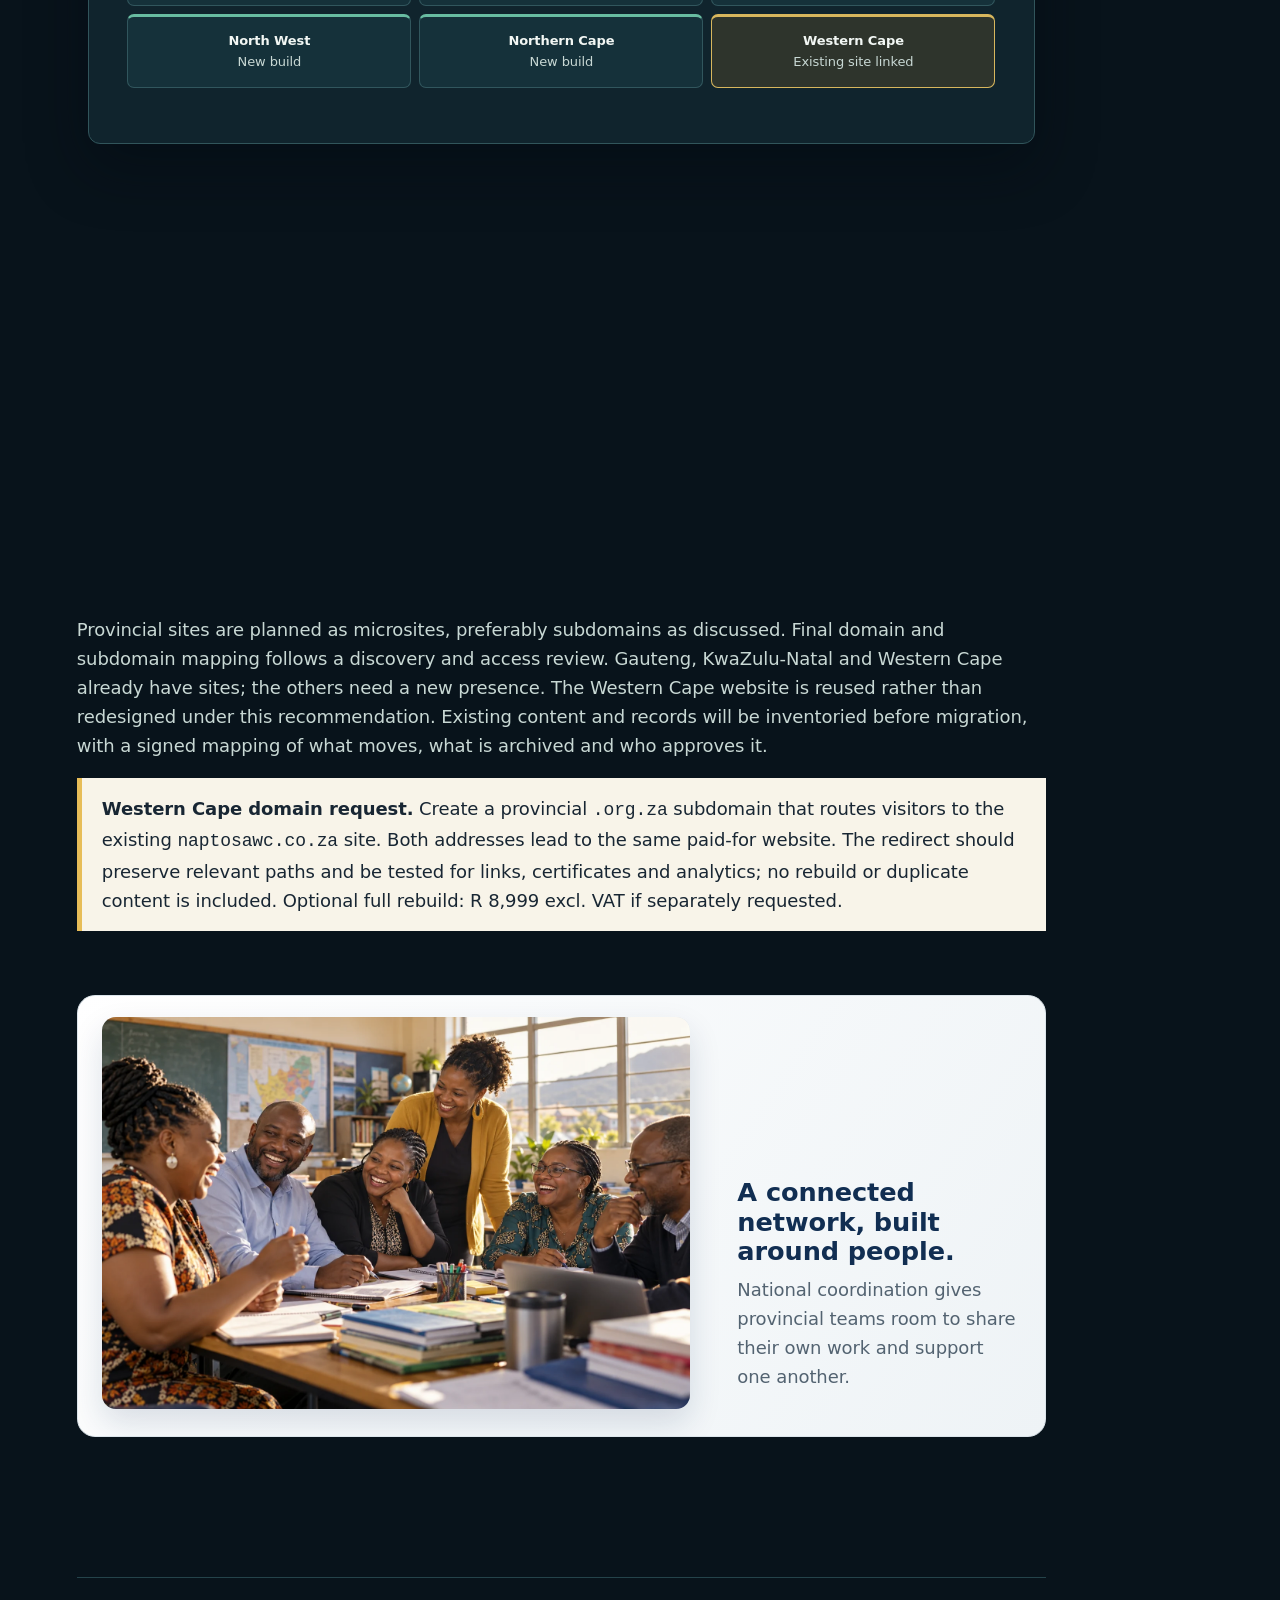
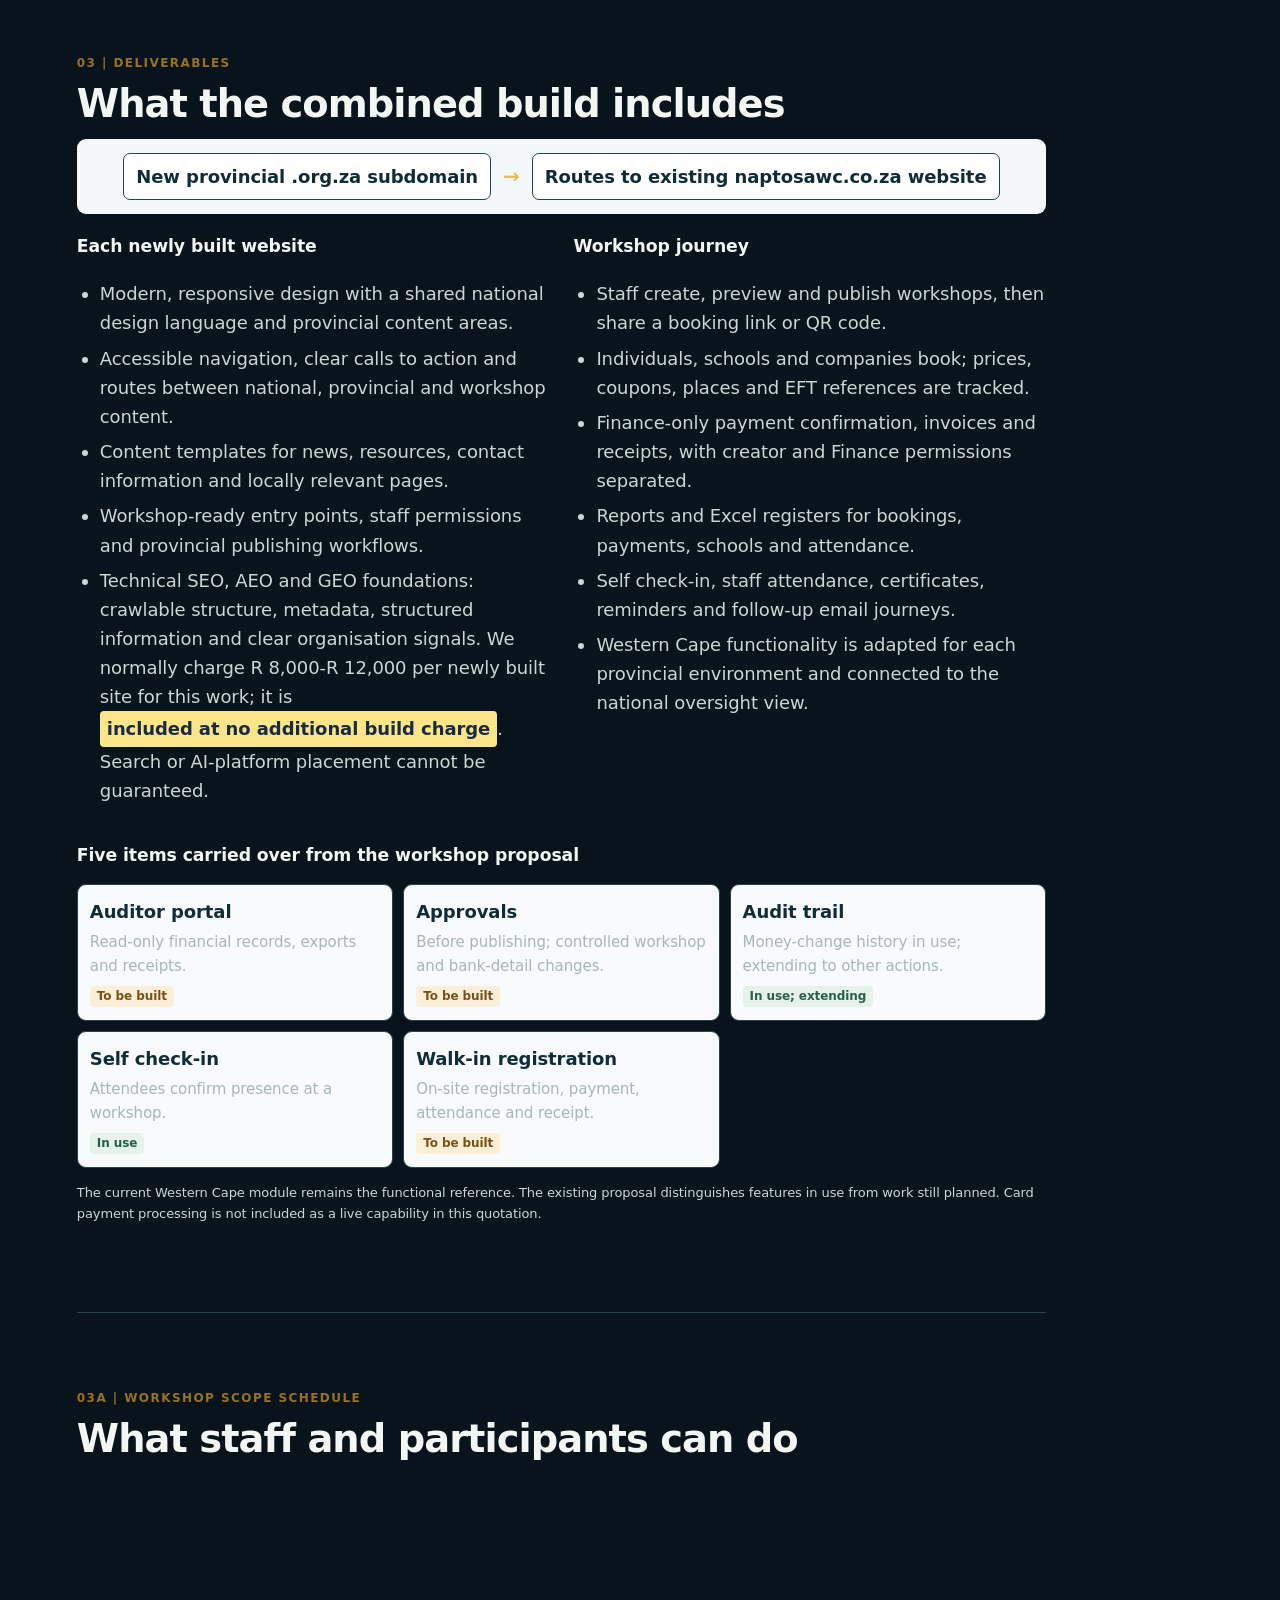
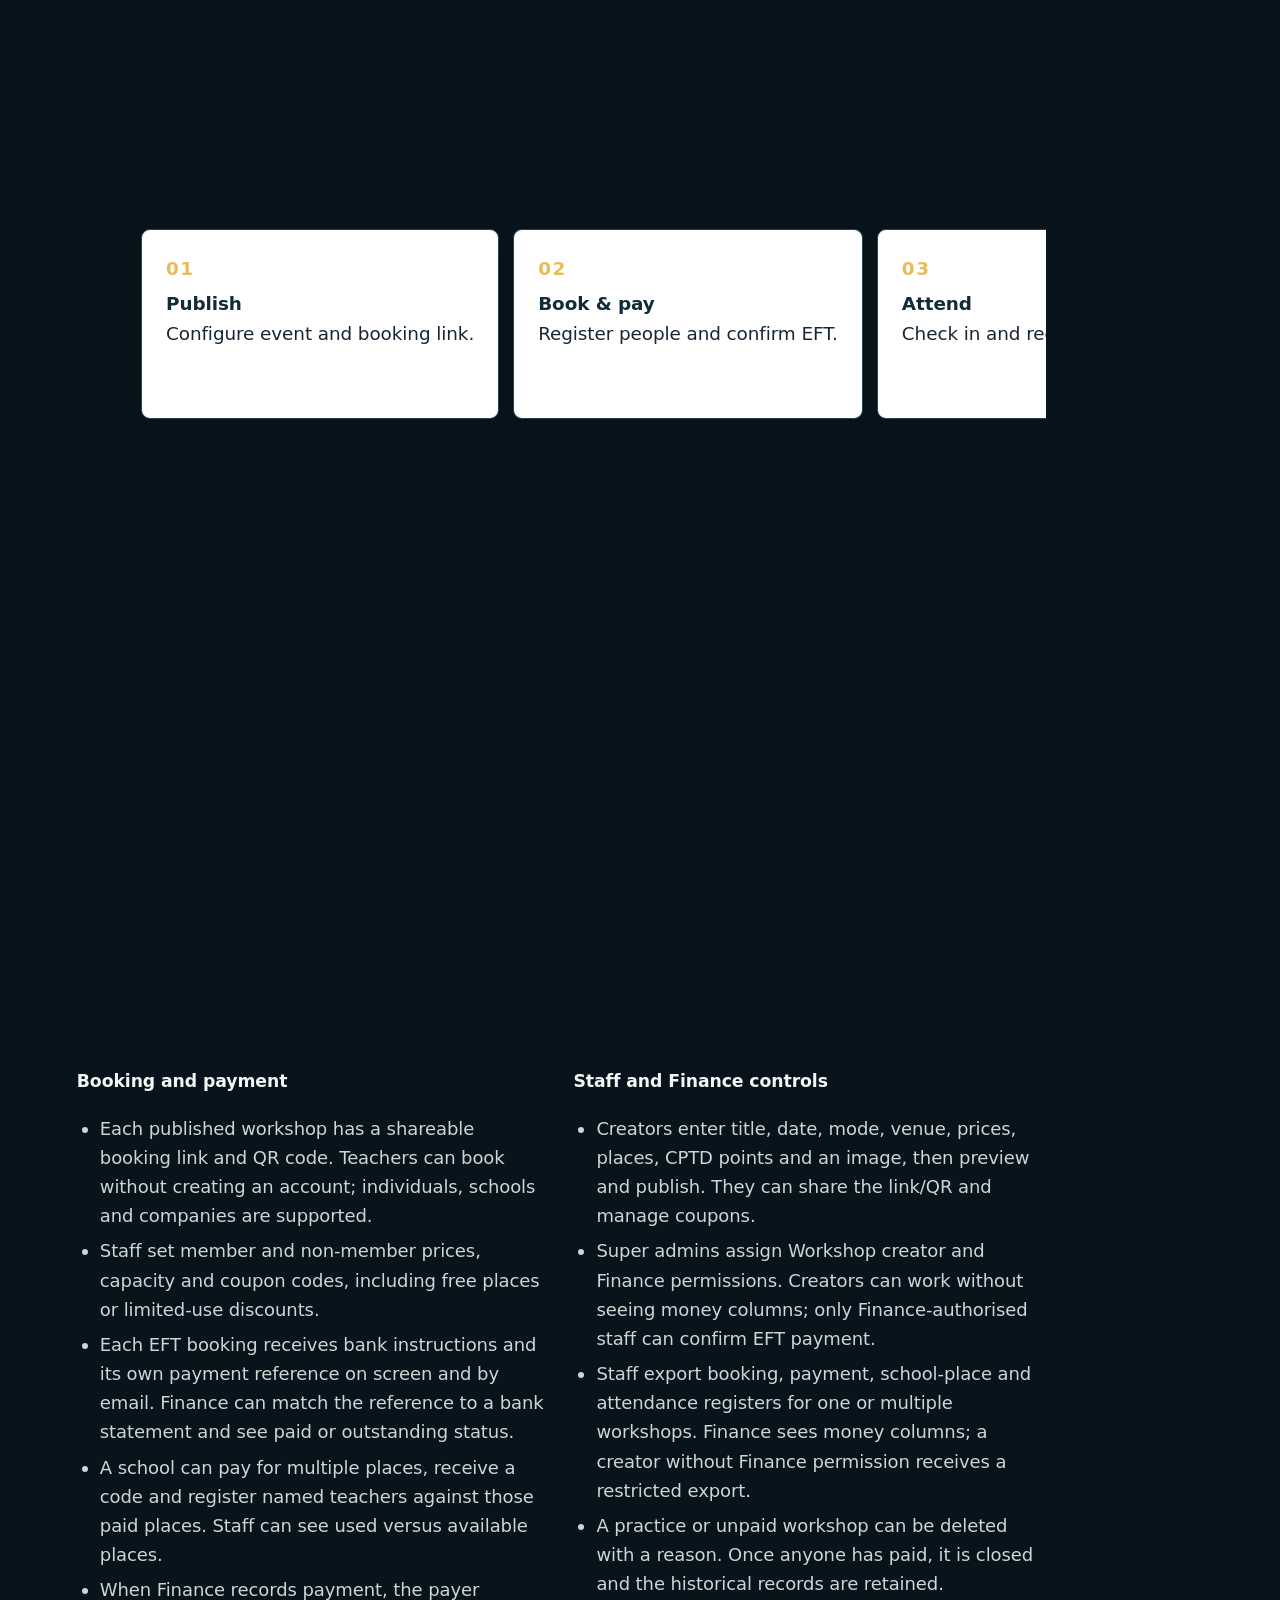
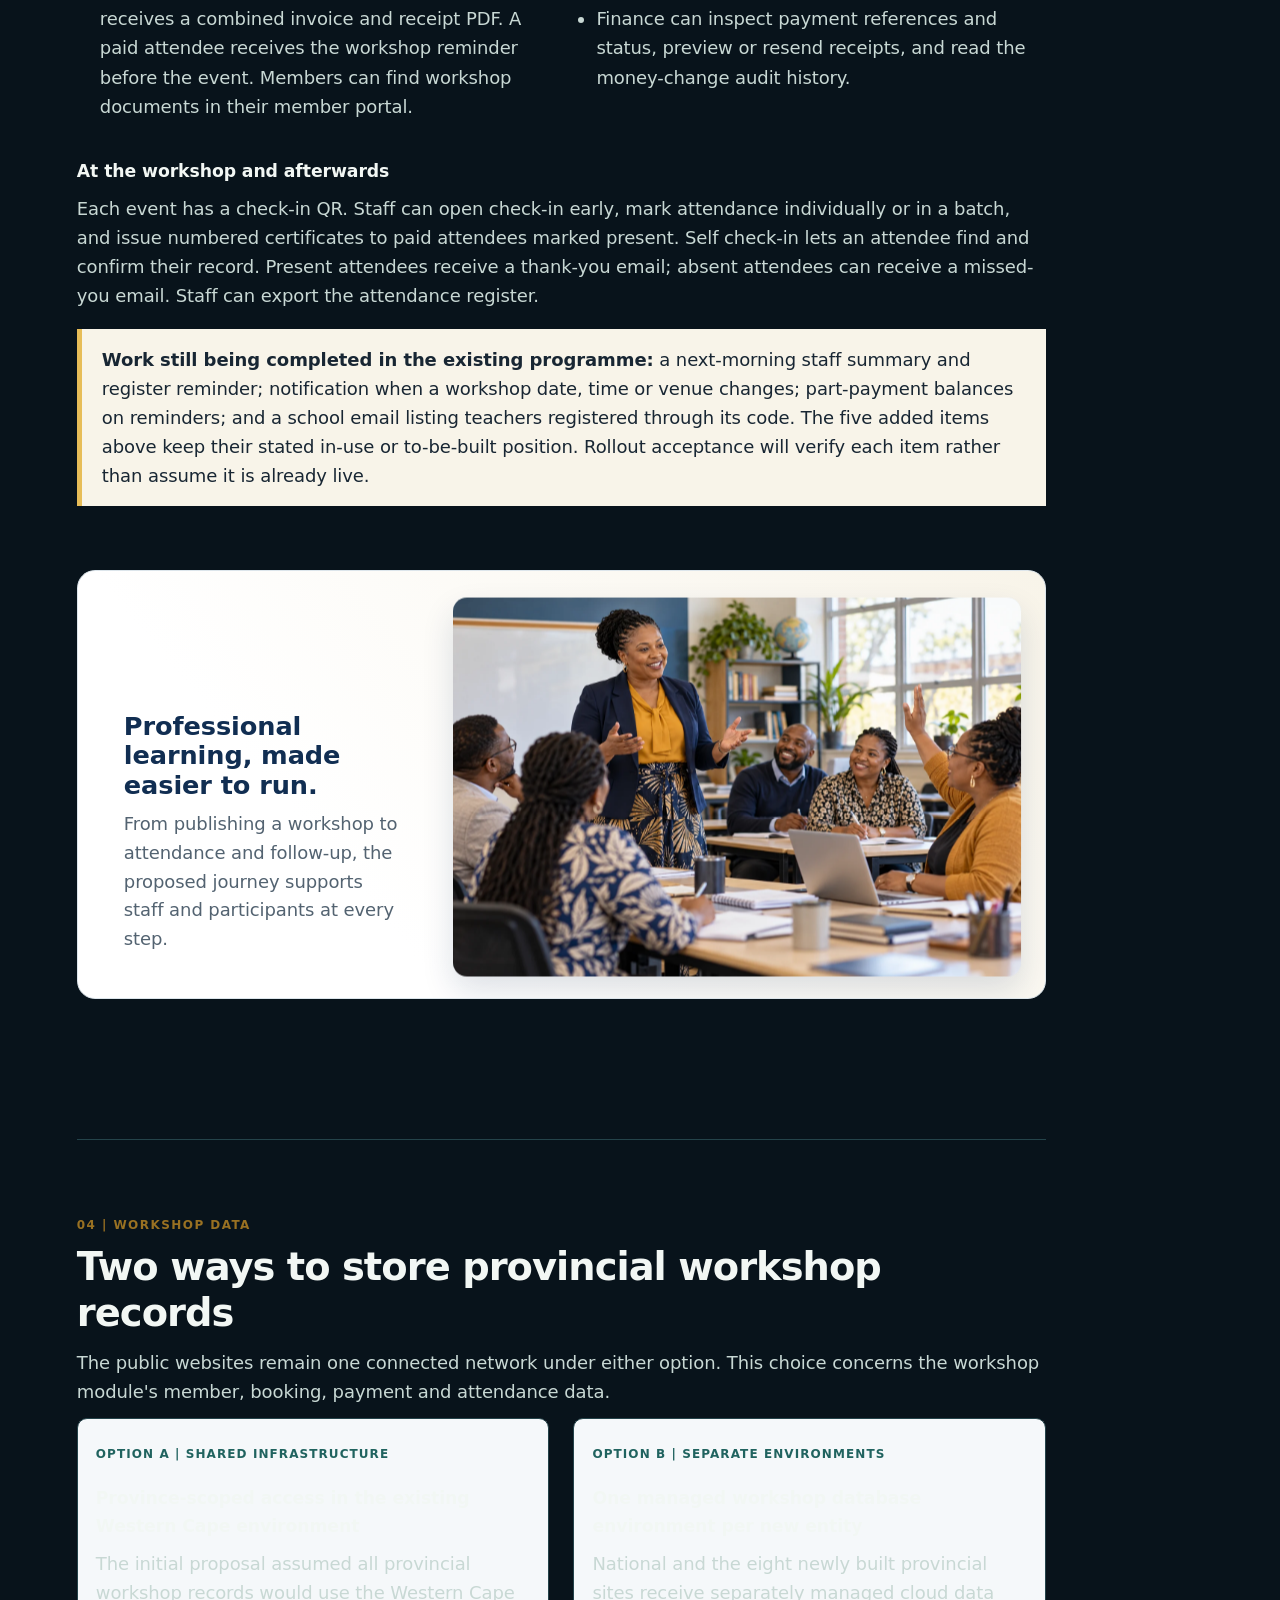
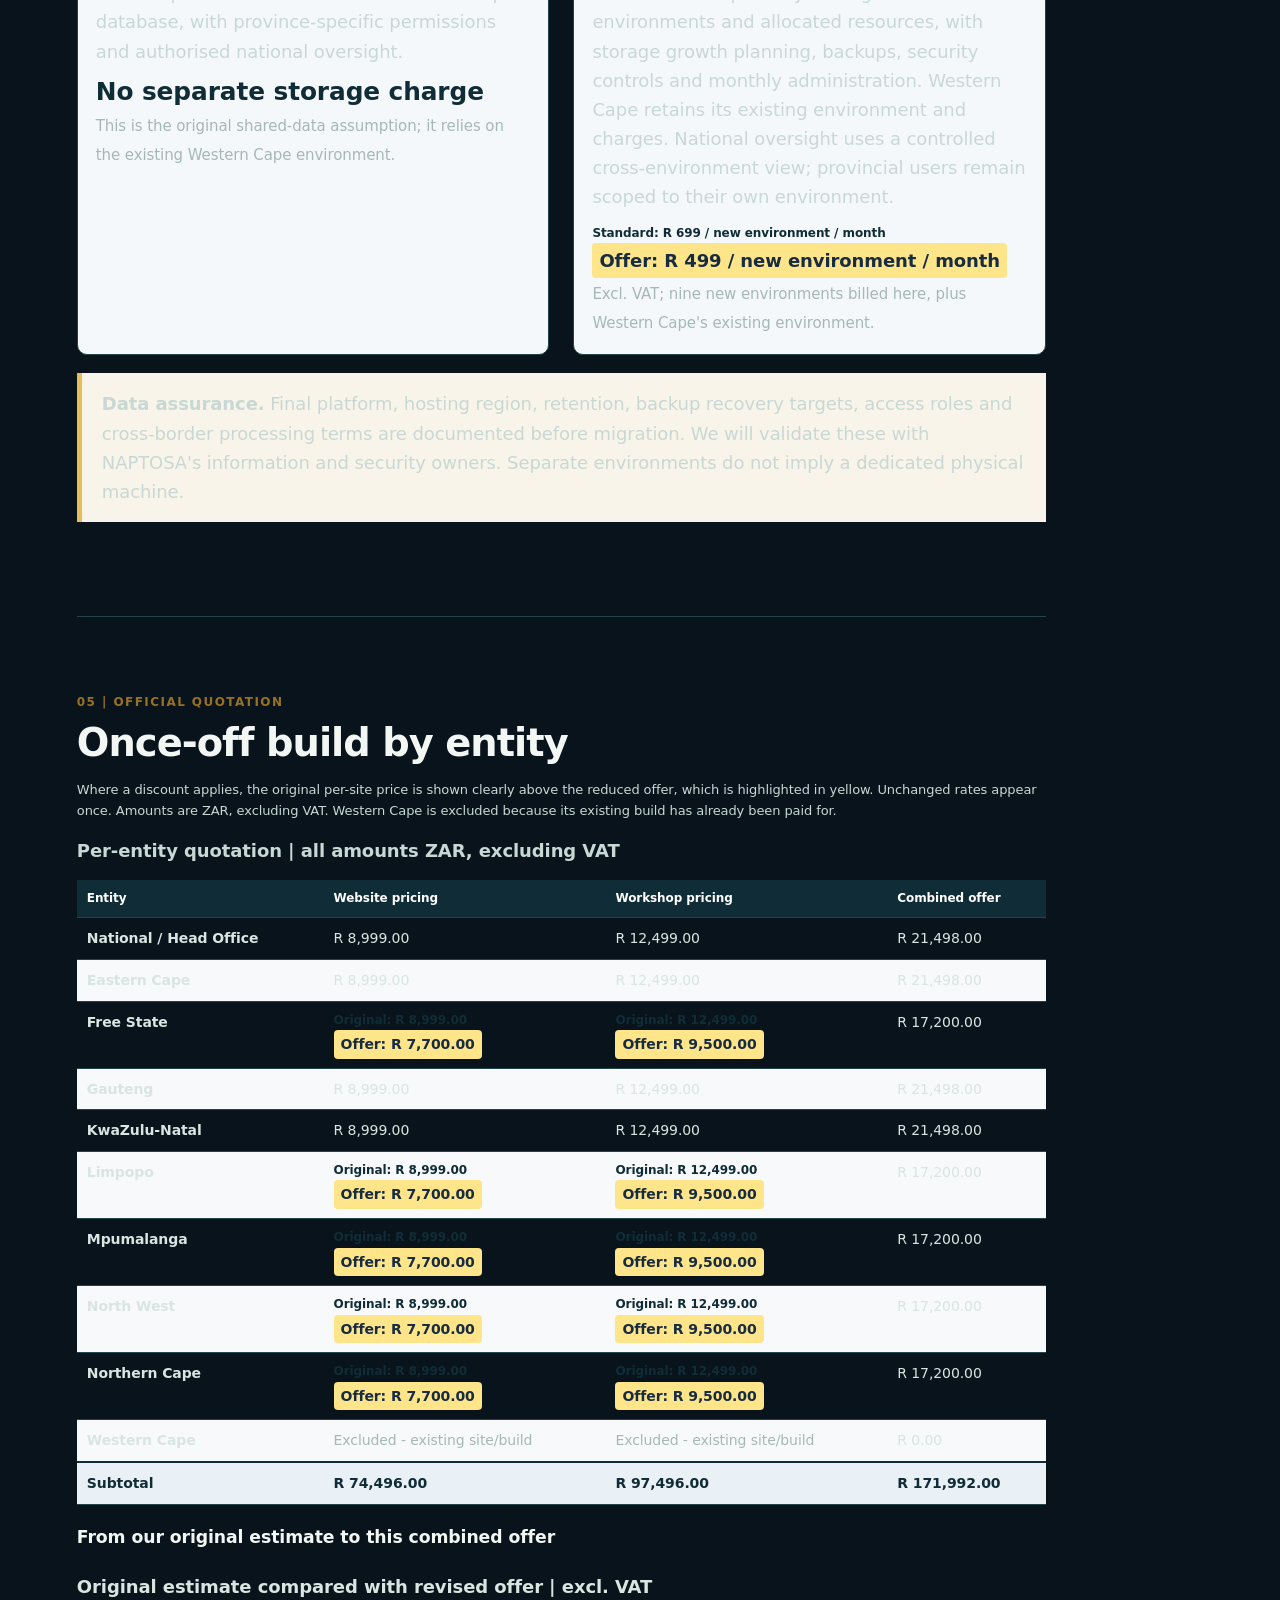
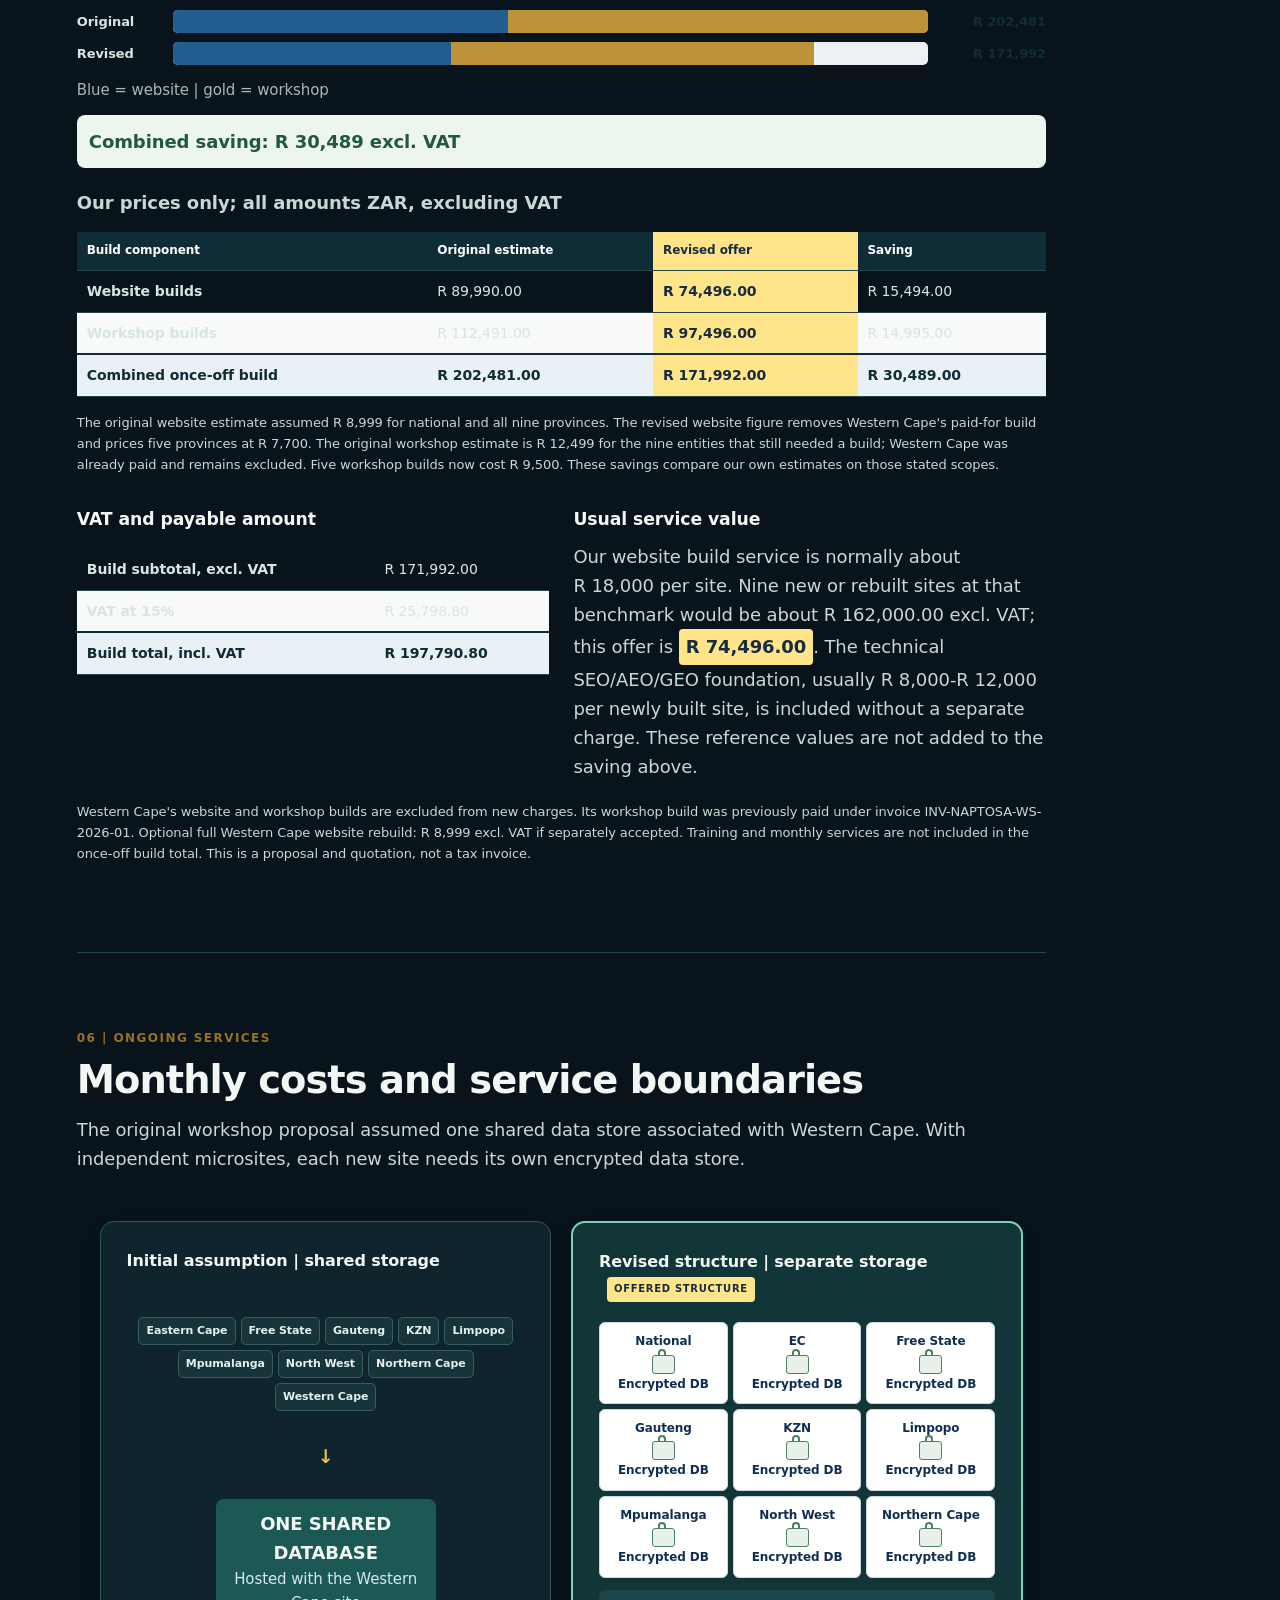
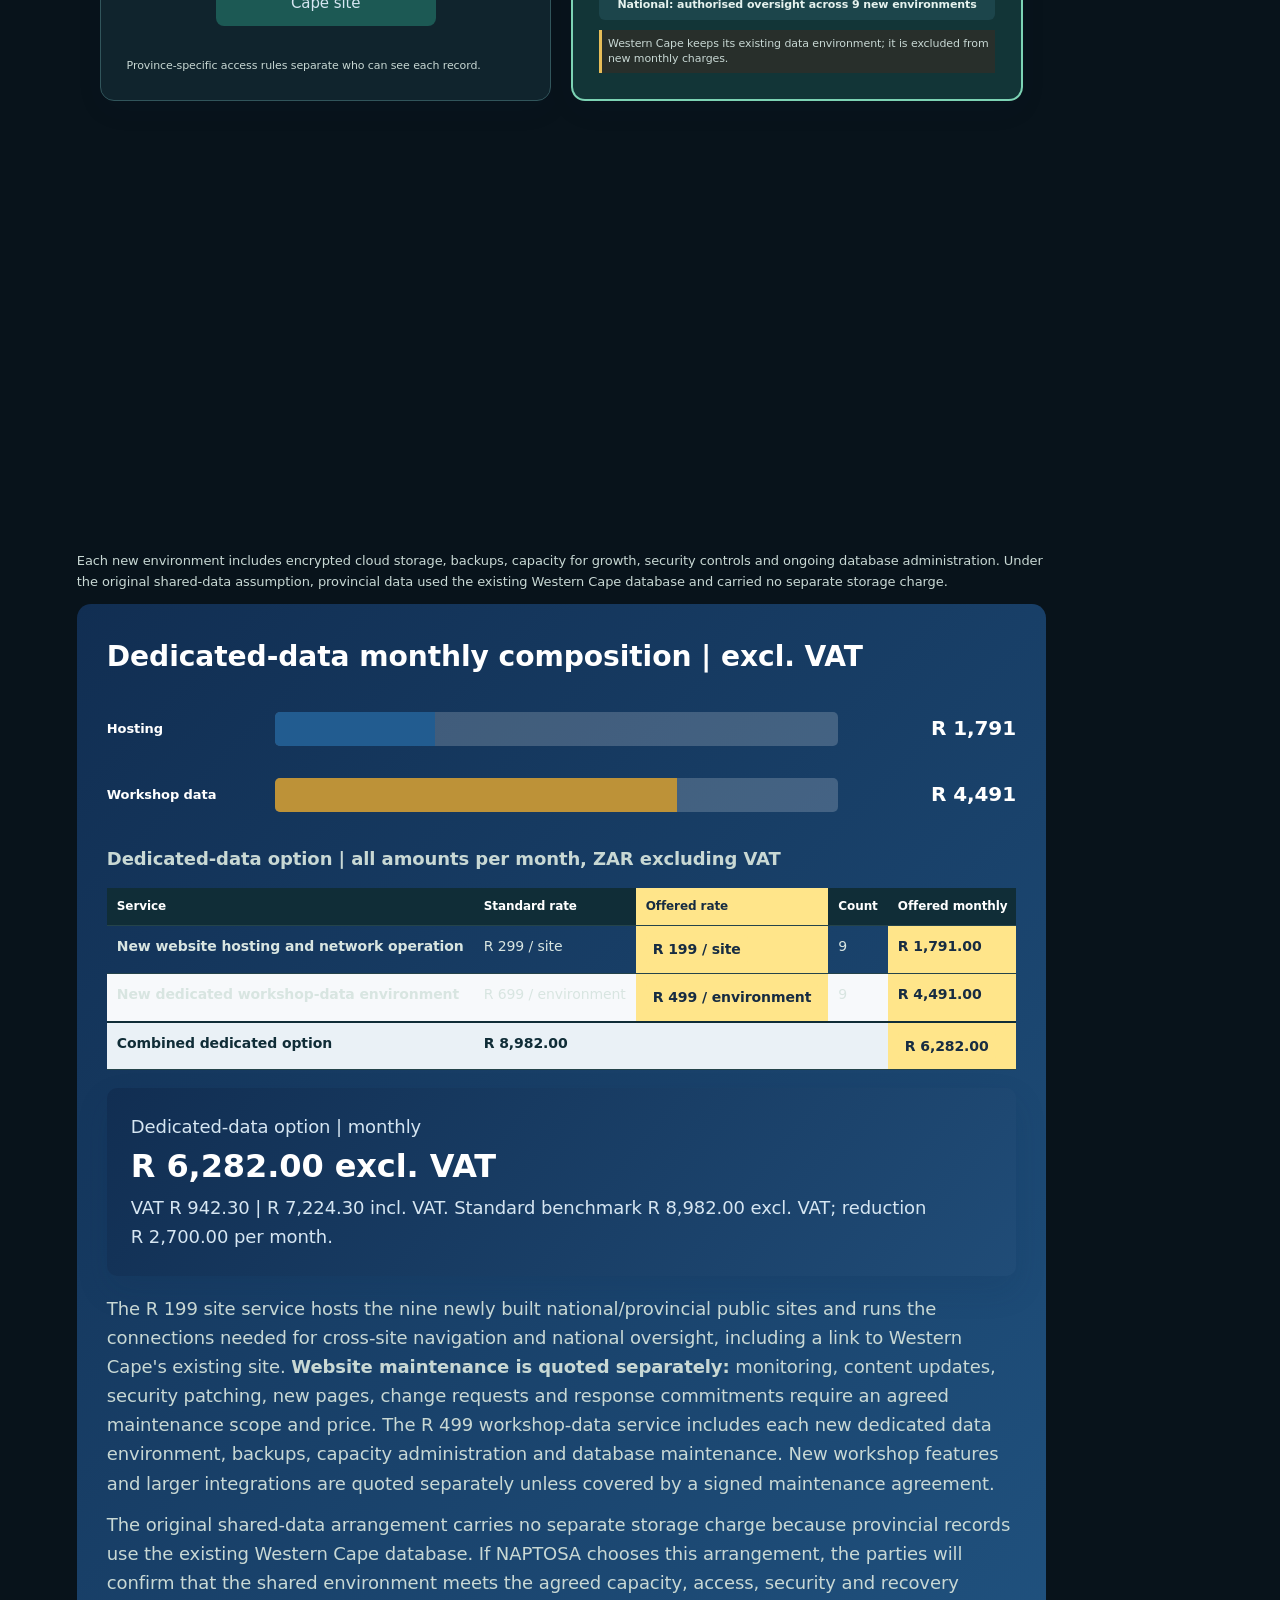
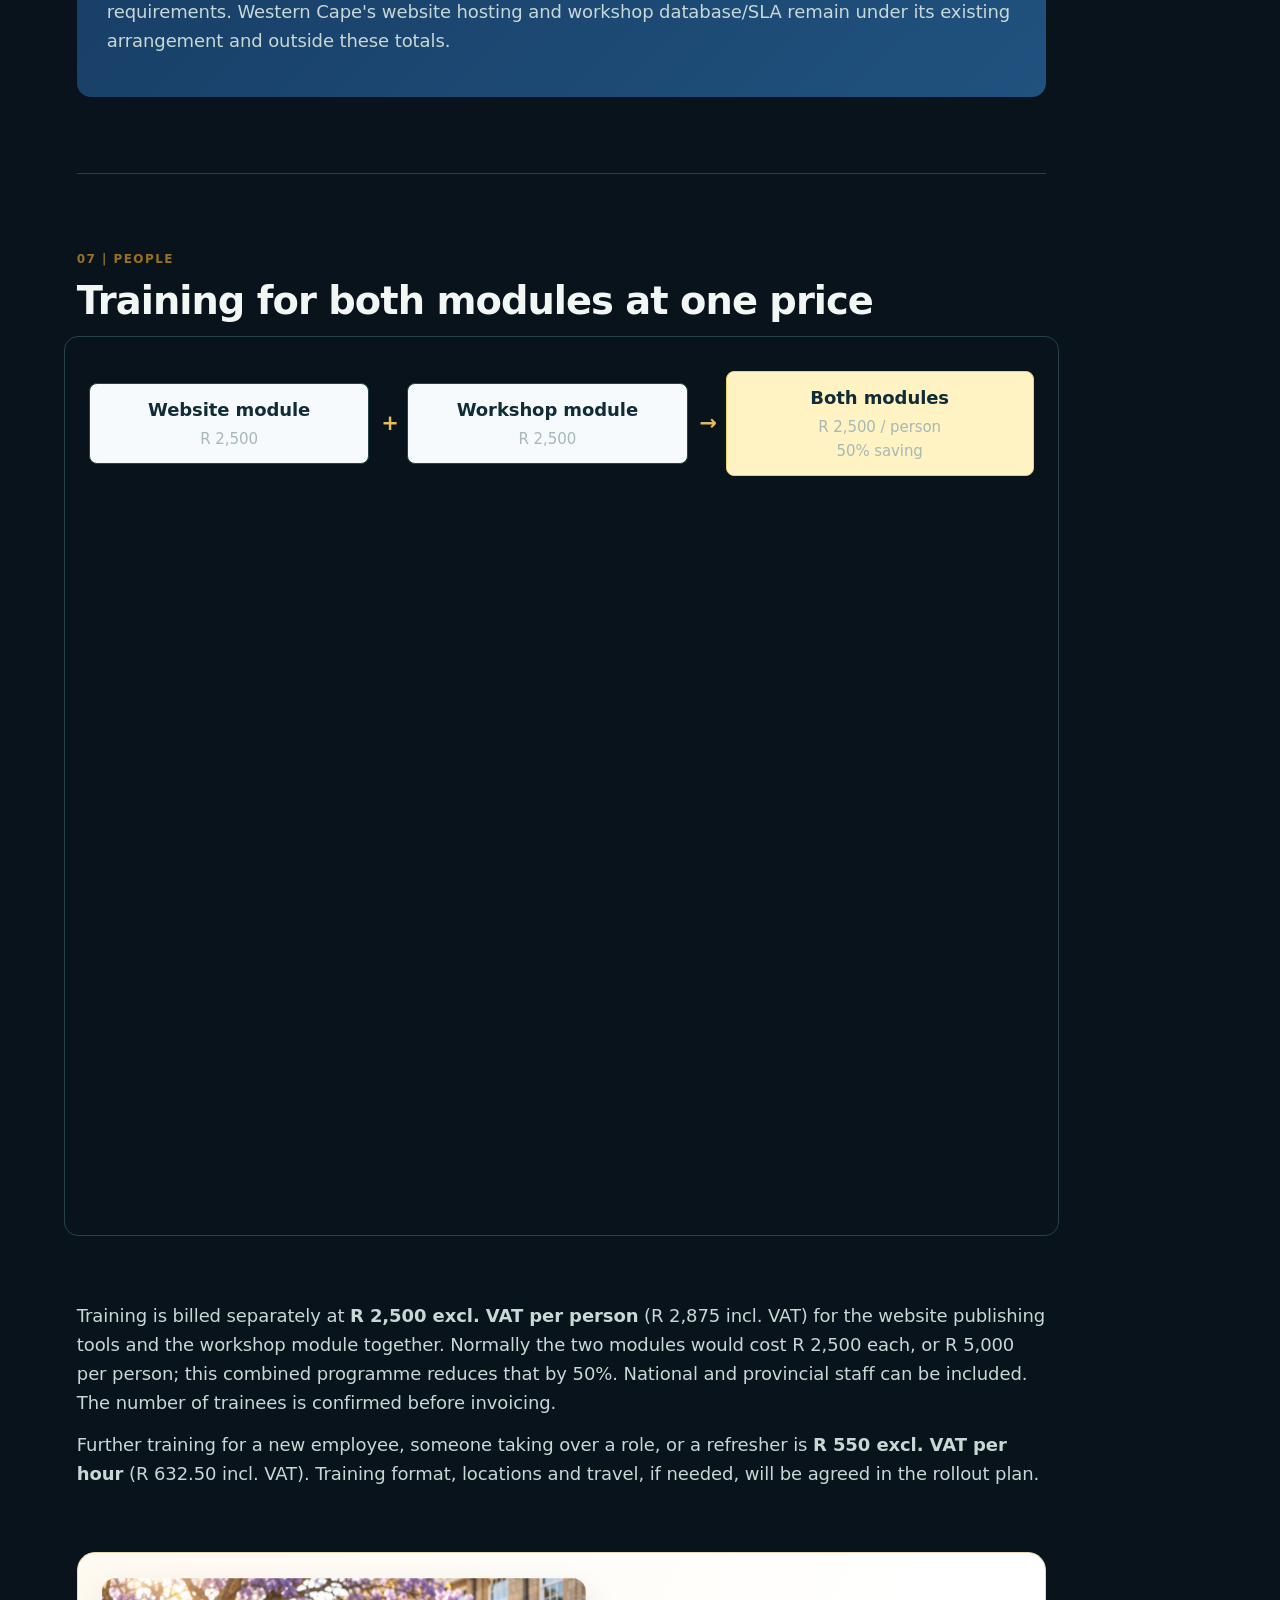
==== commit e1cd89ee: "Align NAPTOSA proposal with Omnichat visual benchmark" ====
--- a/index.html
+++ b/index.html
@@ -123,7 +123,7 @@
 @media(max-width:700px) { .proposal{margin:0;box-shadow:none}.topbar{padding:14px 22px}.cover{padding:48px 22px}.content{padding:0 22px 30px}.grid,.two{grid-template-columns:1fr}.flow{grid-template-columns:1fr 1fr}.footer{padding:22px}table{display:block;overflow-x:auto;white-space:nowrap} }
 @media(max-width:700px) { .storage-comparison{grid-template-columns:1fr}.training-visual{grid-template-columns:1fr}.training-visual .arrow{transform:rotate(90deg)}.branches,.status-grid{grid-template-columns:repeat(2,1fr)}.journey,.topology{grid-template-columns:1fr 1fr}.barrow{grid-template-columns:72px 1fr 84px}.timeline{grid-template-columns:1fr 1fr;border-top:0;border-left:3px solid var(--gold)} }
 @media print { html{scroll-behavior:auto}body{background:white;font-size:10.5pt}.proposal{box-shadow:none;margin:0;max-width:none}.topbar{padding:10px 0}.cover{padding:26px 0 25px}.cover h1{font-size:35pt}.cover .lead{font-size:14pt}.content{padding:0}.footer{padding:15px 0}nav,.download{display:none}section{padding:17px 0 8px}h2{font-size:18pt}h3{font-size:12pt}.grid{gap:8px}.card{padding:10px}.card strong{font-size:17pt}.flow{gap:5px}.flow div{padding:7px}table{font-size:9pt}th,td{padding:5px 6px}.card, .callout, .quote-box, table, tr, .flow, #acceptance,.network-map,.topology,.journey,.timeline,.payment-split,.status-grid,.status-card { break-inside:avoid-page }.workshop-ops{break-before:page} #overview,#data,#investment,#monthly,#delivery,#acceptance{break-before:page}.print-break{break-before:page} a{color:inherit;text-decoration:none} }
-</style><link rel="stylesheet" href="scrollcraft.css"><link rel="stylesheet" href="proposal.css?v=20261022-10"></head>
+</style><link rel="stylesheet" href="scrollcraft.css"><link rel="stylesheet" href="proposal.css?v=20261022-12"></head>
 <body><main class="proposal" id="top">
 <div class="topbar"><b>LBTec (Pty) Ltd t/a Smart AI Solutions</b><span>QUOTATION  |  LBTEC-NAPTOSA-NATIONAL-WEB-WS-001</span></div>
 <header class="cover" id="overview" data-sc-act="scrub" data-sc-span="2.2" data-sc-dwell="0.28"><div class="sc-stage" data-sc-stage><img class="sc-stage__poster" src="assets/hero-poster.webp" alt=""><video data-sc-scrub data-sc-src="assets/hero.mp4" data-sc-src-mobile="assets/hero-mobile.mp4" playsinline muted aria-hidden="true"></video><div class="sc-scrim"></div></div><div class="hero-copy"><div class="eyebrow">Proposal and quotation  |  22 October 2026</div>
@@ -212,4 +212,4 @@
 <div class="signature"><div>Name and title</div><div>Digital signature</div><div>Date</div></div>
 <p class="price-note">Prepared by LBTec (Pty) Ltd t/a Smart AI Solutions  |  Reg. 2020/138701/07  |  VAT 4440290809  |  loxly@lbtec.co.za  |  083 713 2113. No banking details are included; they appear on the issued invoice.</p></section>
 </div><footer class="footer">NAPTOSA National  |  Connected provincial websites and workshop module  |  Proposal LBTEC-NAPTOSA-NATIONAL-WEB-WS-001</footer>
-</main><script src="scrollcraft.js"></script><script>ScrollCraft.mount(document.querySelector(".proposal"));(function(){var nav=document.querySelector(".chapter-nav"),toggle=document.querySelector(".chapter-toggle"),links=[...nav.querySelectorAll("a")],targets=links.map(a=>document.querySelector(a.getAttribute("href")));function closeMenu(){nav.classList.remove("is-open");toggle.setAttribute("aria-expanded","false");toggle.setAttribute("aria-label","Open proposal chapter list")}toggle.addEventListener("click",function(){var open=nav.classList.toggle("is-open");toggle.setAttribute("aria-expanded",String(open));toggle.setAttribute("aria-label",open?"Close proposal chapter list":"Open proposal chapter list")});document.addEventListener("keydown",function(e){if(e.key==="Escape"&&nav.classList.contains("is-open")){closeMenu();toggle.focus()}});function activate(target){links.forEach(a=>a.removeAttribute("aria-current"));var active=links[targets.indexOf(target)];if(active)active.setAttribute("aria-current","location")}links.forEach(function(a,i){a.addEventListener("click",function(e){e.preventDefault();activate(targets[i]);history.replaceState(null,"",a.hash);targets[i].scrollIntoView({behavior:matchMedia("(prefers-reduced-motion: reduce)").matches?"instant":"smooth",block:"start"});closeMenu()})});var io=new IntersectionObserver(entries=>entries.forEach(e=>{if(e.isIntersecting)activate(e.target)}),{rootMargin:"-35% 0px -55% 0px"});targets.filter(Boolean).forEach(t=>io.observe(t));})();</script></body></html>
+</main><script src="scrollcraft.js"></script><script>ScrollCraft.mount(document.querySelector(".proposal"));(function(){var nav=document.querySelector(".chapter-nav"),toggle=document.querySelector(".chapter-toggle"),links=[...nav.querySelectorAll("a")],targets=links.map(a=>document.querySelector(a.getAttribute("href")));function closeMenu(){nav.classList.remove("is-open");toggle.setAttribute("aria-expanded","false");toggle.setAttribute("aria-label","Open proposal chapter list")}toggle.addEventListener("click",function(){var open=nav.classList.toggle("is-open");toggle.setAttribute("aria-expanded",String(open));toggle.setAttribute("aria-label",open?"Close proposal chapter list":"Open proposal chapter list")});document.addEventListener("keydown",function(e){if(e.key==="Escape"&&nav.classList.contains("is-open")){closeMenu();toggle.focus()}});function activate(target){links.forEach(a=>a.removeAttribute("aria-current"));var active=links[targets.indexOf(target)];if(active)active.setAttribute("aria-current","location")}links.forEach(function(a,i){a.addEventListener("click",function(e){e.preventDefault();activate(targets[i]);history.replaceState(null,"",a.hash);targets[i].scrollIntoView({behavior:matchMedia("(prefers-reduced-motion: reduce)").matches||Math.abs(targets[i].getBoundingClientRect().top)>1800?"instant":"smooth",block:"start"});closeMenu()})});var io=new IntersectionObserver(entries=>entries.forEach(e=>{if(e.isIntersecting)activate(e.target)}),{rootMargin:"-35% 0px -55% 0px"});targets.filter(Boolean).forEach(t=>io.observe(t));})();</script></body></html>
--- a/proposal.css
+++ b/proposal.css
@@ -101,3 +101,96 @@
 .monthly-scene .barrow{min-width:0;width:100%;box-sizing:border-box}
 .monthly-scene .barrow .bar-label{font-variant-numeric:tabular-nums;text-align:right;white-space:nowrap}
 .monthly-scene .money-visual{max-width:100%;box-sizing:border-box}
+/* Reference-led finish: editorial dark canvas, compact teal panels, and a real hero split. */
+:root{--ink:#e9f2ef;--muted:#a6b8b6;--line:#24434a;--sc-canvas:#08131b;--sc-surface:#10242d;--sc-ink:#e9f2ef;--sc-ink-soft:#a6b8b6;--sc-accent:#80dfc2;--navy:#102d37;--blue:#20635f;--gold:#e7bd58}
+body{background:#08131b;color:#e9f2ef}
+.topbar{background:#0b2028ed;border-bottom:1px solid #28434a}
+.content{color:#d8e5e1}
+.content>section{border-color:#24434a}
+.content>section h2,.content>section:not([data-sc-act="pin"]) h3{color:#f2f7f4}
+.content>section:not([data-sc-act="pin"]) p,.content>section:not([data-sc-act="pin"]) li{color:#c8d8d4}
+.content>section[data-sc-act="pin"]{color:#182633}
+.content>section[data-sc-act="pin"] h2,.content>section[data-sc-act="pin"] h3,.content>section[data-sc-act="pin"] p,.content>section[data-sc-act="pin"] li{color:#182633}
+.content>section[data-sc-act="pin"]{border:1px solid #29474d}
+.footer{background:#10242d;color:#d8e5e1;border-top:1px solid #28434a}
+@media(min-width:761px){
+  .cover{min-height:100svh}
+  .hero-copy{inset:104px 178px 38px clamp(42px,6vw,96px);max-width:none;display:grid;grid-template-columns:minmax(0,1.1fr) minmax(360px,.9fr);grid-template-rows:min-content min-content min-content auto min-content;align-content:center;align-items:center;gap:8px clamp(24px,4vw,58px)}
+  .hero-copy>.eyebrow{grid-column:1;grid-row:1;margin:0}
+  .hero-copy>h1{grid-column:1;grid-row:2;max-width:100%;font-size:clamp(3rem,5.5vw,5.4rem);margin:10px 0 14px}
+  .hero-copy>.lead{grid-column:1;grid-row:3;max-width:100%;font-size:clamp(1.05rem,1.35vw,1.28rem);line-height:1.55}
+  .cover .grid{display:grid!important;grid-column:1;grid-row:4;grid-template-columns:repeat(3,minmax(0,1fr));gap:9px;max-width:none;margin:14px 0 8px}
+  .cover .card{min-width:0;padding:13px 12px;background:#12313a;color:#eaf4ef;border:1px solid #3b6669;border-radius:12px;box-shadow:0 18px 40px #020c1170}
+  .cover .card strong{display:block;margin:8px 0 5px;color:#f4f8f5;font-size:clamp(1.15rem,1.55vw,1.6rem);white-space:nowrap}
+  .cover .card .label{color:#8de3c5;font-size:10px}
+  .cover .card span:last-child{color:#c1d2ce;font-size:11px;line-height:1.45}
+  .cover .network-map{display:block!important;grid-column:2;grid-row:1/5;width:100%;max-width:620px;margin:0;padding:clamp(18px,2vw,30px);background:#0d242dE8;border:1px solid #316068;border-radius:24px;box-shadow:0 24px 75px #020a10a8;backdrop-filter:blur(16px);color:#eef6f2}
+  .cover .network-map> b{display:block;color:#90e5c9;font-size:clamp(1rem,1.4vw,1.3rem);margin-bottom:18px}
+  .cover .network-map .branches{grid-template-columns:1fr;gap:10px}
+  .cover .network-map .branch{display:grid;grid-template-columns:minmax(125px,.8fr) 1.2fr;align-items:center;gap:12px;text-align:left;padding:14px 16px;color:#d4e2de;background:#15333b;border:1px solid #31575c;border-top:1px solid #31575c;border-radius:11px;font-size:12px;line-height:1.5}
+  .cover .network-map .branch b{color:#f4f8f6;font-size:13px}
+  .cover .network-map .branch.retained{background:#1b3d3c;border-color:#65a891}
+  .cover-meta{display:flex!important;grid-column:1;grid-row:5;max-width:none;gap:14px 22px;margin:10px 0 0;padding-top:12px;color:#e8f1ee;border-color:#ffffff50;font-size:11px}
+  .cover-meta>div{max-width:33%}.cover-meta span{color:#92dec3;font-size:9px}
+  .hero-copy>.download{display:none!important}
+}
+@media(max-width:760px){
+  body{background:#08131b}
+  .content{background:#08131b;color:#d8e5e1}
+  .content>section h2{color:#f2f7f4}
+  .content>section p,.content>section li{color:#c8d8d4}
+  .content>section[data-sc-act="pin"]{color:#182633}
+  .content>section[data-sc-act="pin"] h2,.content>section[data-sc-act="pin"] h3,.content>section[data-sc-act="pin"] p,.content>section[data-sc-act="pin"] li{color:#182633}
+  .footer{background:#10242d;color:#d8e5e1}
+}
+@media(min-width:761px){.hero-copy{top:86px;bottom:auto;height:calc(100svh - 116px);align-content:center}}
+.content>section:not([data-sc-act="pin"]) h3{color:var(--navy)}
+.content>section .callout{color:#182633}
+.content>section .photo-caption b{color:#112e52}
+.content>section .photo-caption span{color:#536371}
+.content>section .network-map .hub,.content>section .route,.content>section .flow,.content>section .topology-card,.content>section .journey article,.content>section .timeline div,.content>section .status-card{color:#182633}
+.content>section:not([data-sc-act="pin"])>h3,.content>section:not([data-sc-act="pin"])>.two h3{color:#f2f7f4}
+.story-scene .sc-stage{align-items:flex-start;box-sizing:border-box;padding-top:clamp(18px,3vw,34px)}
+.content>section .network-map .branch{color:#465b64}
+.content>section .network-map .branch b{color:#102d37}
+.content>section .storage-model{color:#182633}
+.content>section .storage-model>small{color:#536371}
+.content>section .storage-model .wc-existing{color:#536371}
+/* Pinned infographic frames should read as immersive scenes, not empty white slabs. */
+.story-scene .sc-stage{background:transparent}
+.story-scene.data-scene .sc-stage{background:transparent}
+.story-scene .network-map{background:#10242d;border-color:#31555b;color:#e9f2ef;box-shadow:0 22px 60px #020a1070}
+.story-scene .network-map .hub{background:#164b4a;color:#f3f7f5}
+.story-scene .network-map .hub small{color:#c5d9d4}
+.story-scene .network-map .branch{background:#15313a;color:#c8d8d4;border-color:#31565d;border-top-color:#68bca1}
+.story-scene .network-map .branch b{color:#f2f7f4}
+.story-scene .network-map .branch.retained{background:#2e342c;border-color:#d7b65d}
+.story-scene.data-scene .storage-model{background:#10242d;color:#e8f1ee;border-color:#31555b}
+.story-scene.data-scene .storage-model h3{color:#f2f7f4}
+.story-scene.data-scene .storage-model:nth-child(2){background:#123537;border-color:#7cd3b4}
+.story-scene.data-scene .storage-model:nth-child(2)>h3:after{background:#ffe58a;color:#172c42}
+.story-scene.data-scene .shared-sources span{background:#17343b;color:#e6f0ed;border-color:#385d61}
+.story-scene.data-scene .shared-db{background:#1c5954;color:#f2f7f4}
+.story-scene.data-scene .storage-model>small,.story-scene.data-scene .storage-model .wc-existing{color:#c7d7d3}
+.story-scene.data-scene .national-oversight{background:#1c454b;color:#e5f2ee}
+.story-scene.data-scene .wc-existing{background:#282f2b;border-left-color:#e7bd58}
+.content>section .story-scene .network-map .hub{color:#f3f7f5}
+.content>section .story-scene .network-map .branch{color:#c8d8d4}
+.content>section .story-scene .network-map .branch b{color:#f2f7f4}
+.content>section .story-scene.data-scene .storage-model{color:#e8f1ee}
+.content>section .story-scene.data-scene .storage-model h3{color:#f2f7f4}
+.content>section .story-scene.data-scene .storage-model>small,.content>section .story-scene.data-scene .storage-model .wc-existing{color:#c7d7d3}
+.story-scene .network-map{width:min(1180px,92vw);min-height:520px;box-sizing:border-box;display:flex;flex-direction:column;justify-content:center;padding:clamp(24px,3vw,40px)}
+.story-scene .network-map> b{margin-bottom:22px;font-size:clamp(1.05rem,1.5vw,1.4rem)}
+.story-scene .network-map .hub{max-width:420px;margin-bottom:22px;padding:18px;font-size:1.1rem}
+.story-scene .network-map .branch{min-height:74px;box-sizing:border-box;padding:13px 10px}
+.story-scene.data-scene .storage-model{min-height:480px;box-sizing:border-box;display:flex;flex-direction:column;justify-content:space-between;padding:clamp(18px,2vw,28px)}
+@media(max-width:760px){
+  .story-scene .network-map{min-height:0;width:min(92vw,520px);padding:14px}
+  .story-scene .network-map .branch{min-height:64px}
+  .story-scene.data-scene .storage-model{min-height:0;padding:16px}
+}
+.story-scene .network-map{min-height:460px}
+.story-scene.data-scene .dedicated-cell{font-size:12px;padding:9px 4px;color:#102e52}
+.story-scene.data-scene .dedicated-cell .lock-icon{width:23px;height:19px}
+.story-scene.data-scene .storage-model>small,.story-scene.data-scene .storage-model .wc-existing{font-size:11px;line-height:1.45}
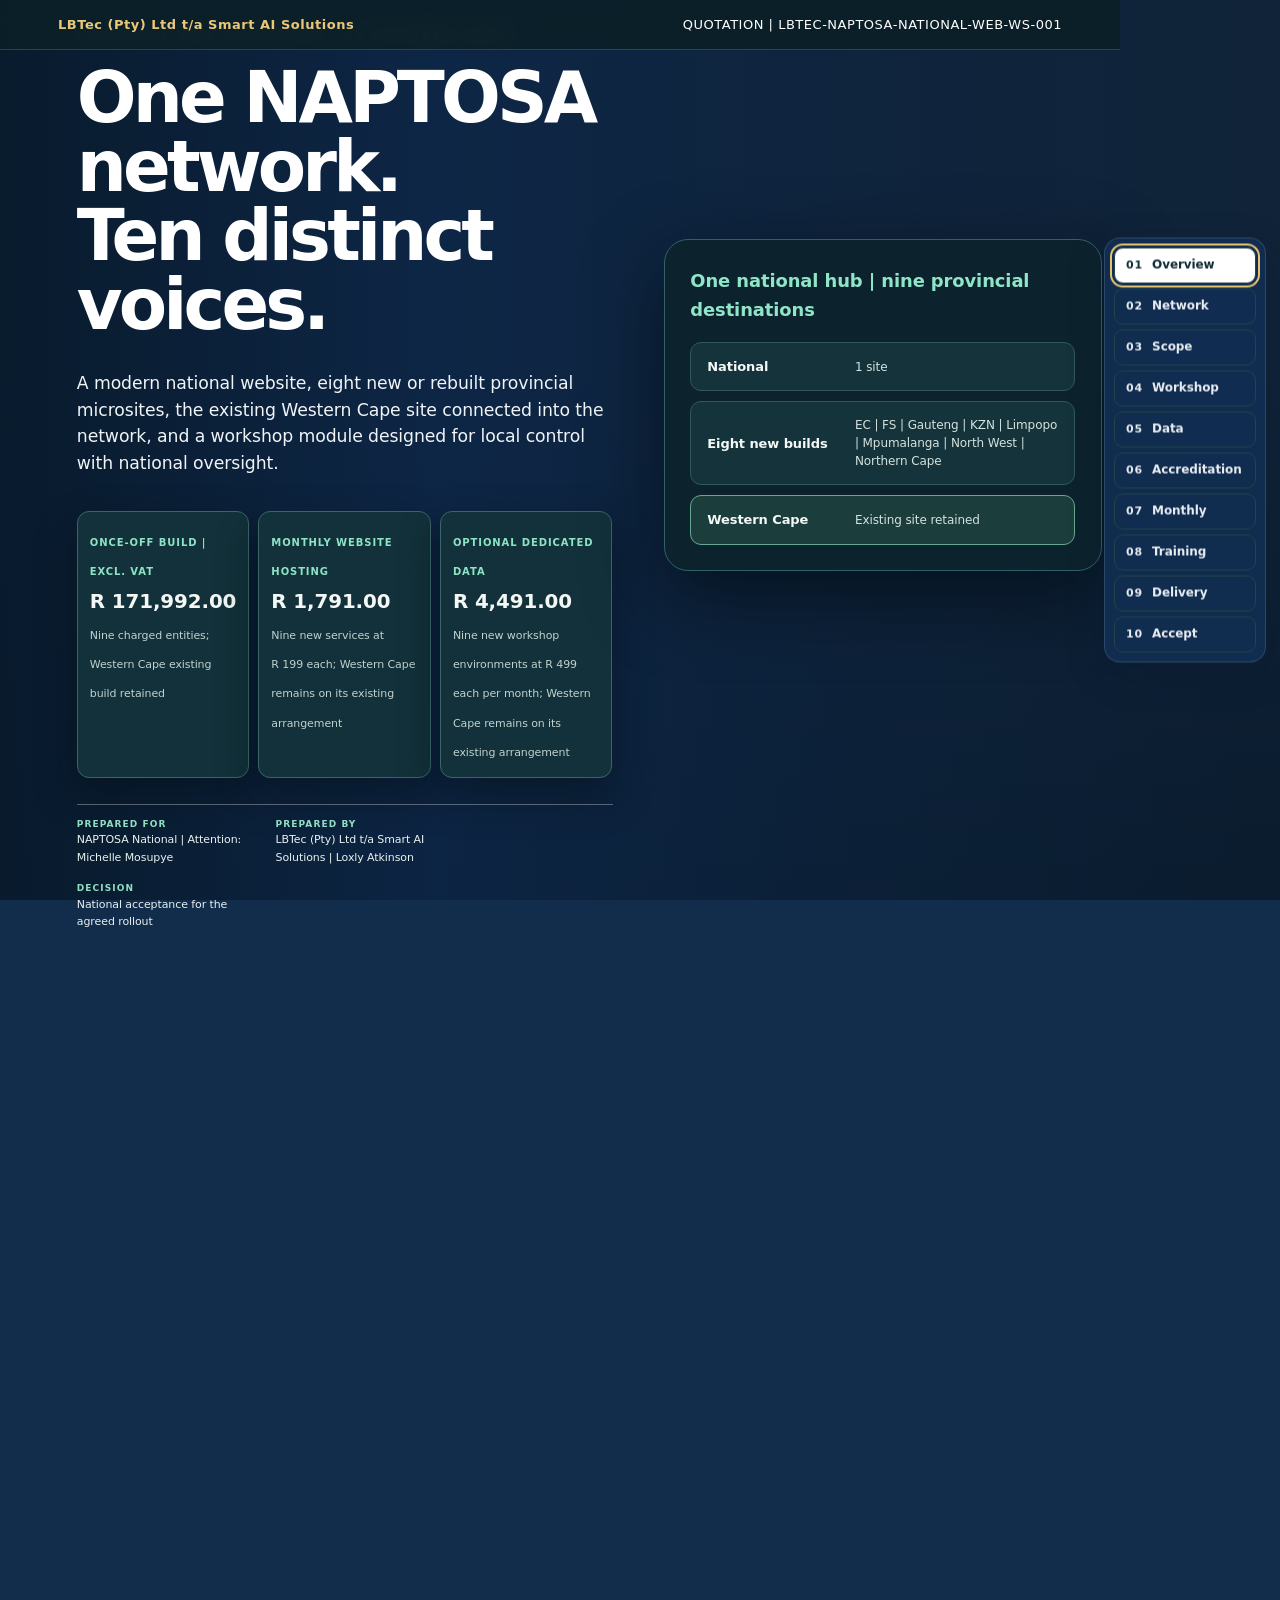
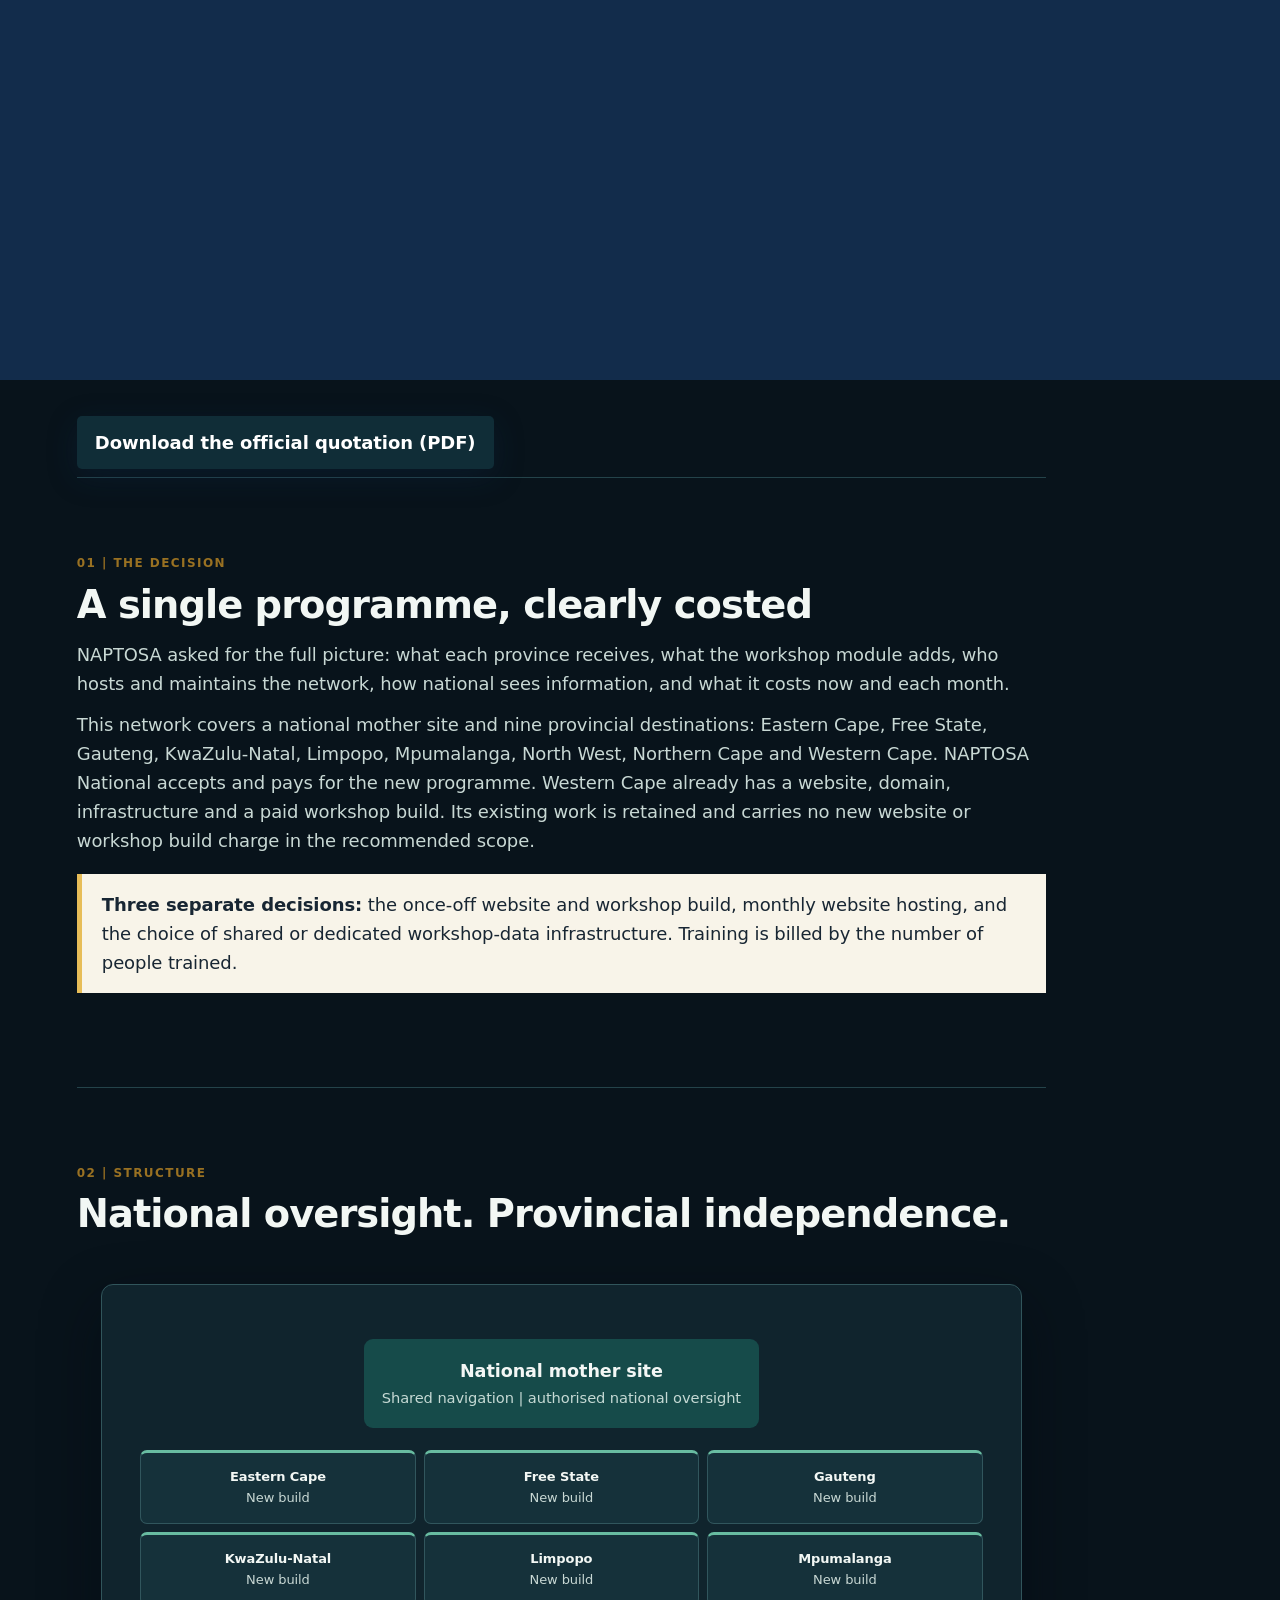
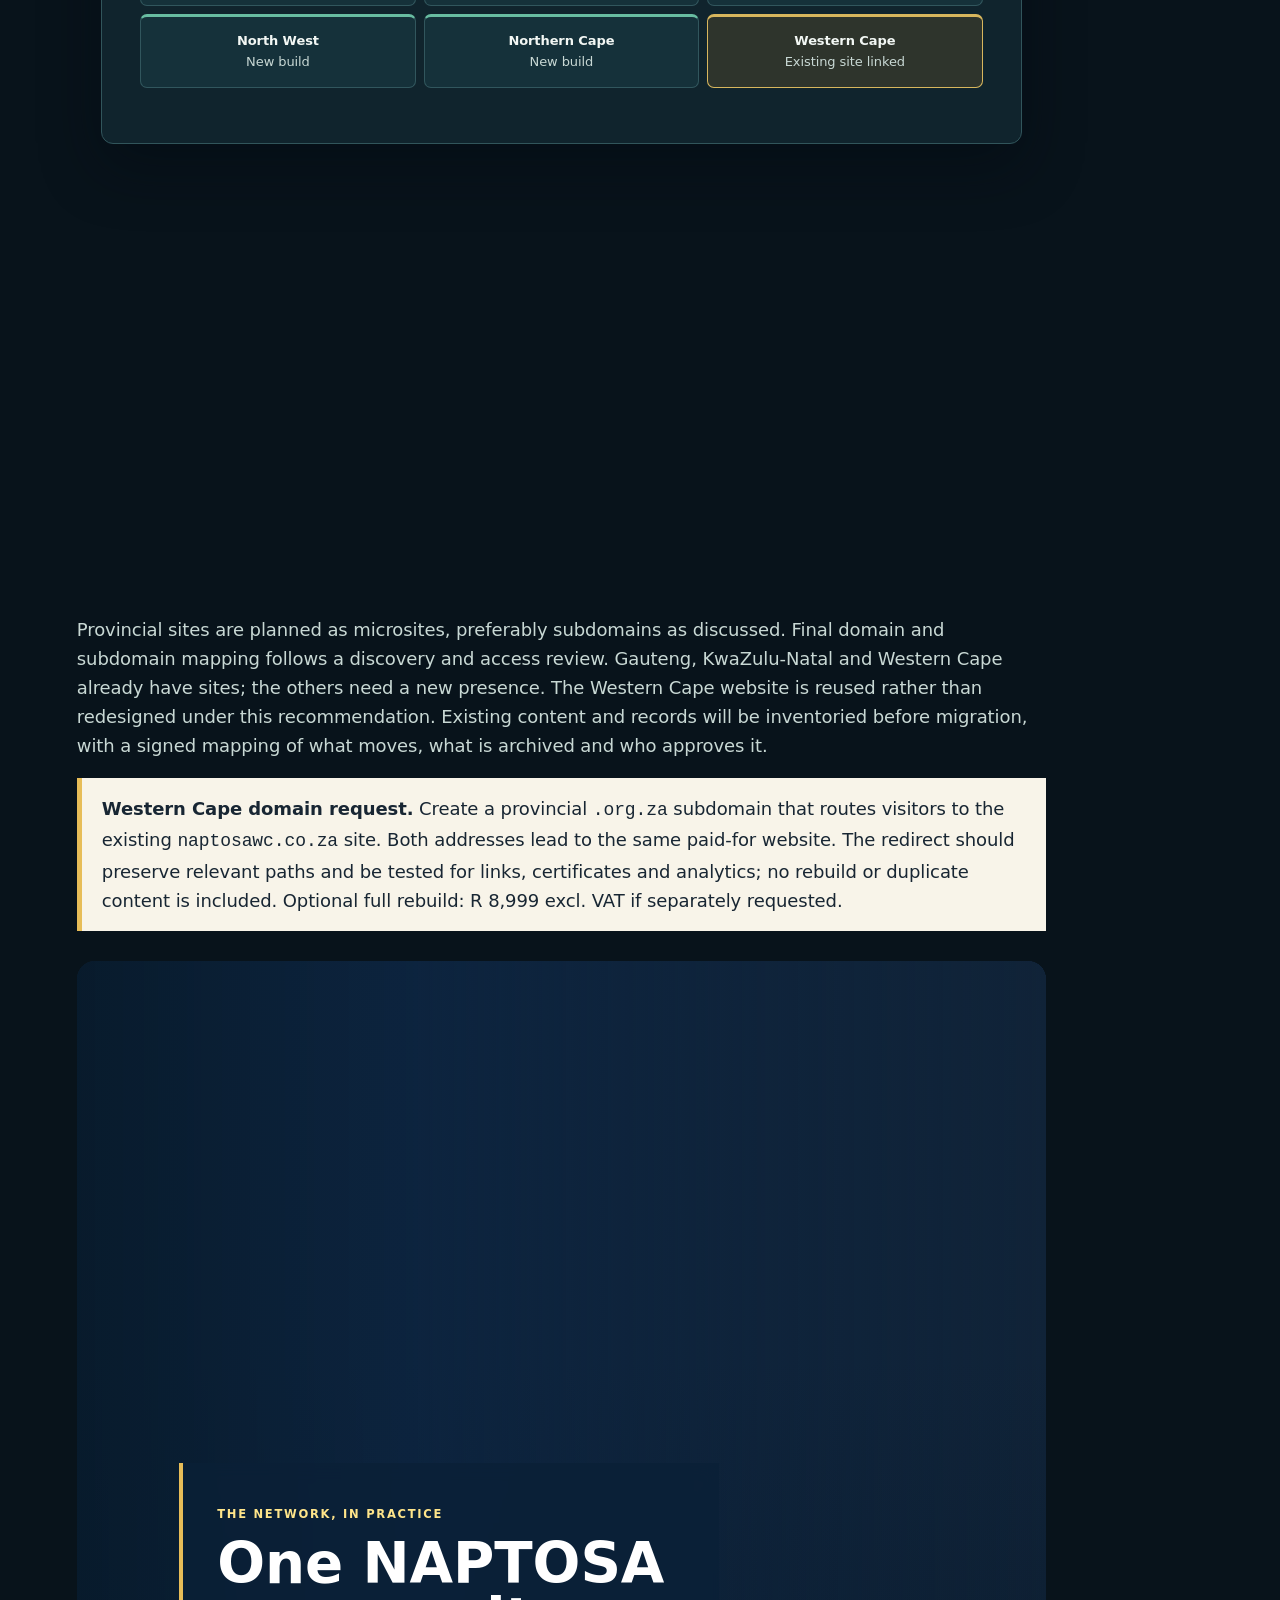
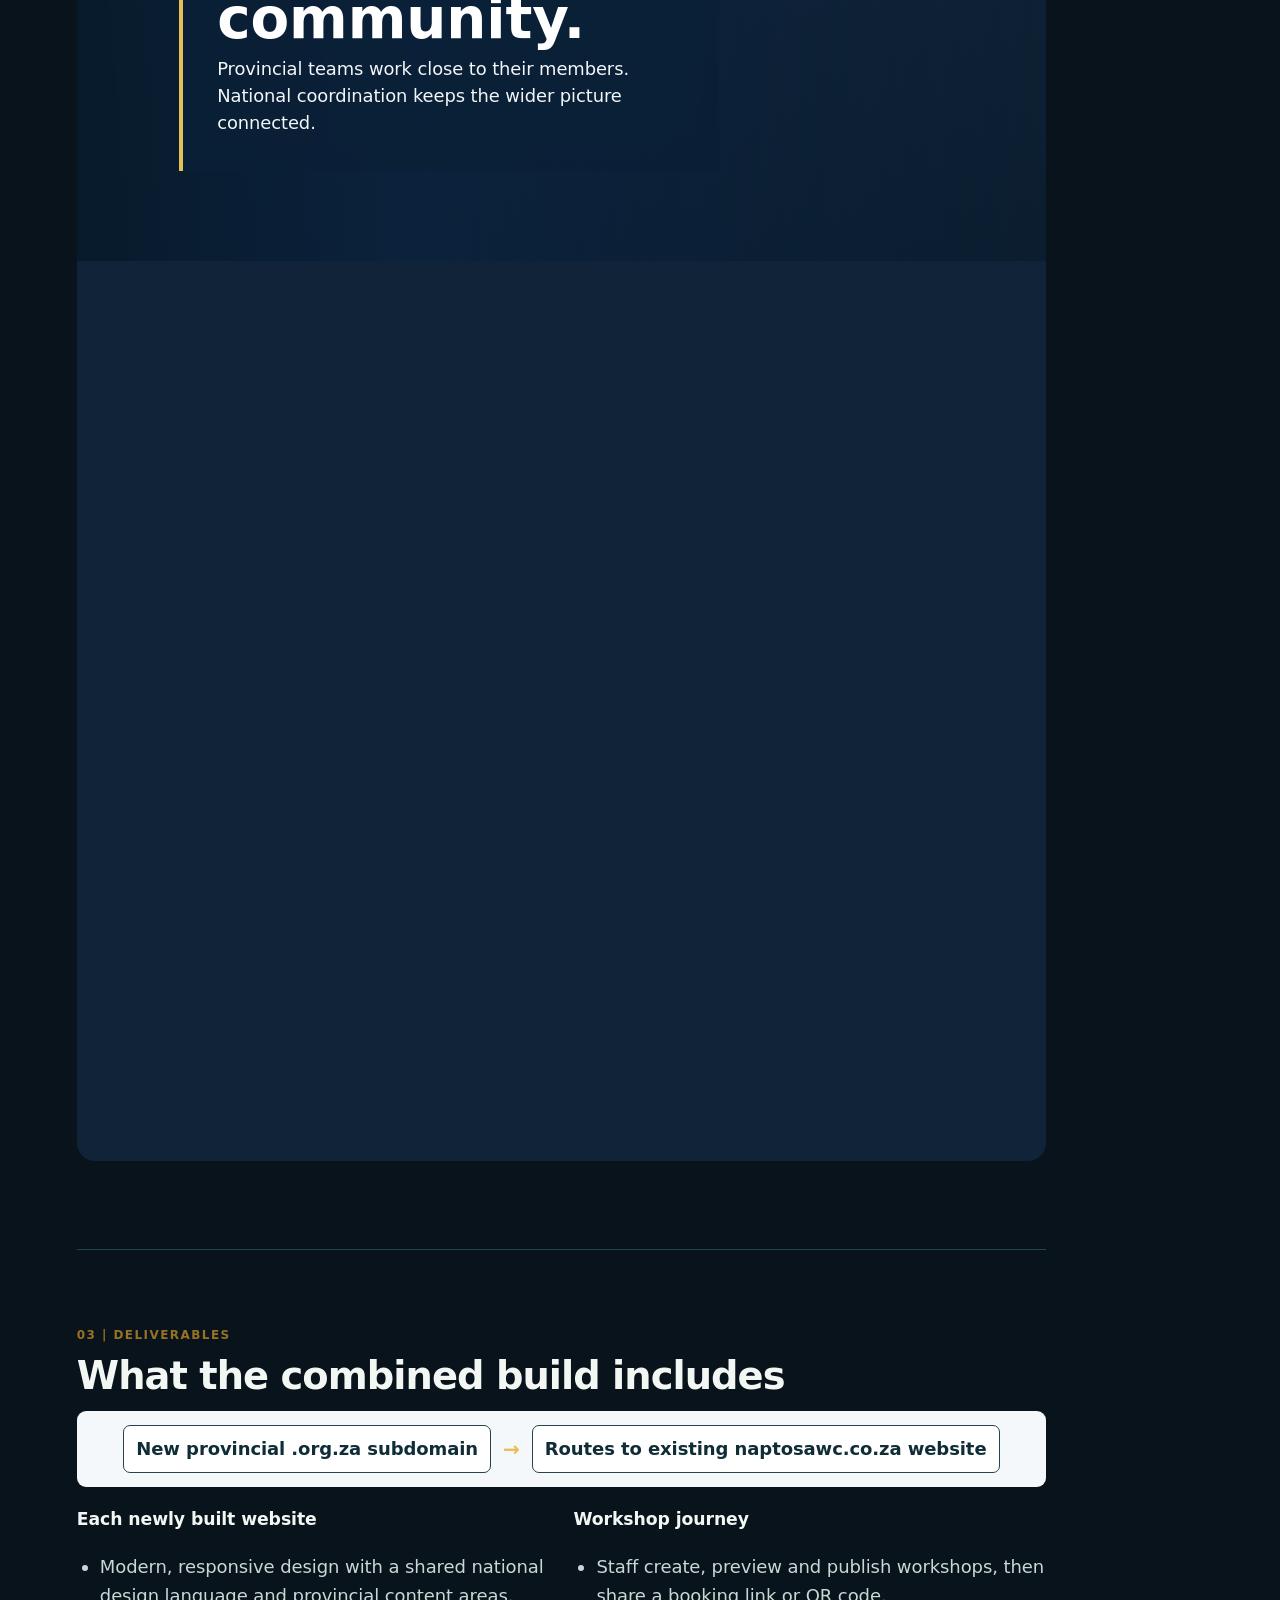
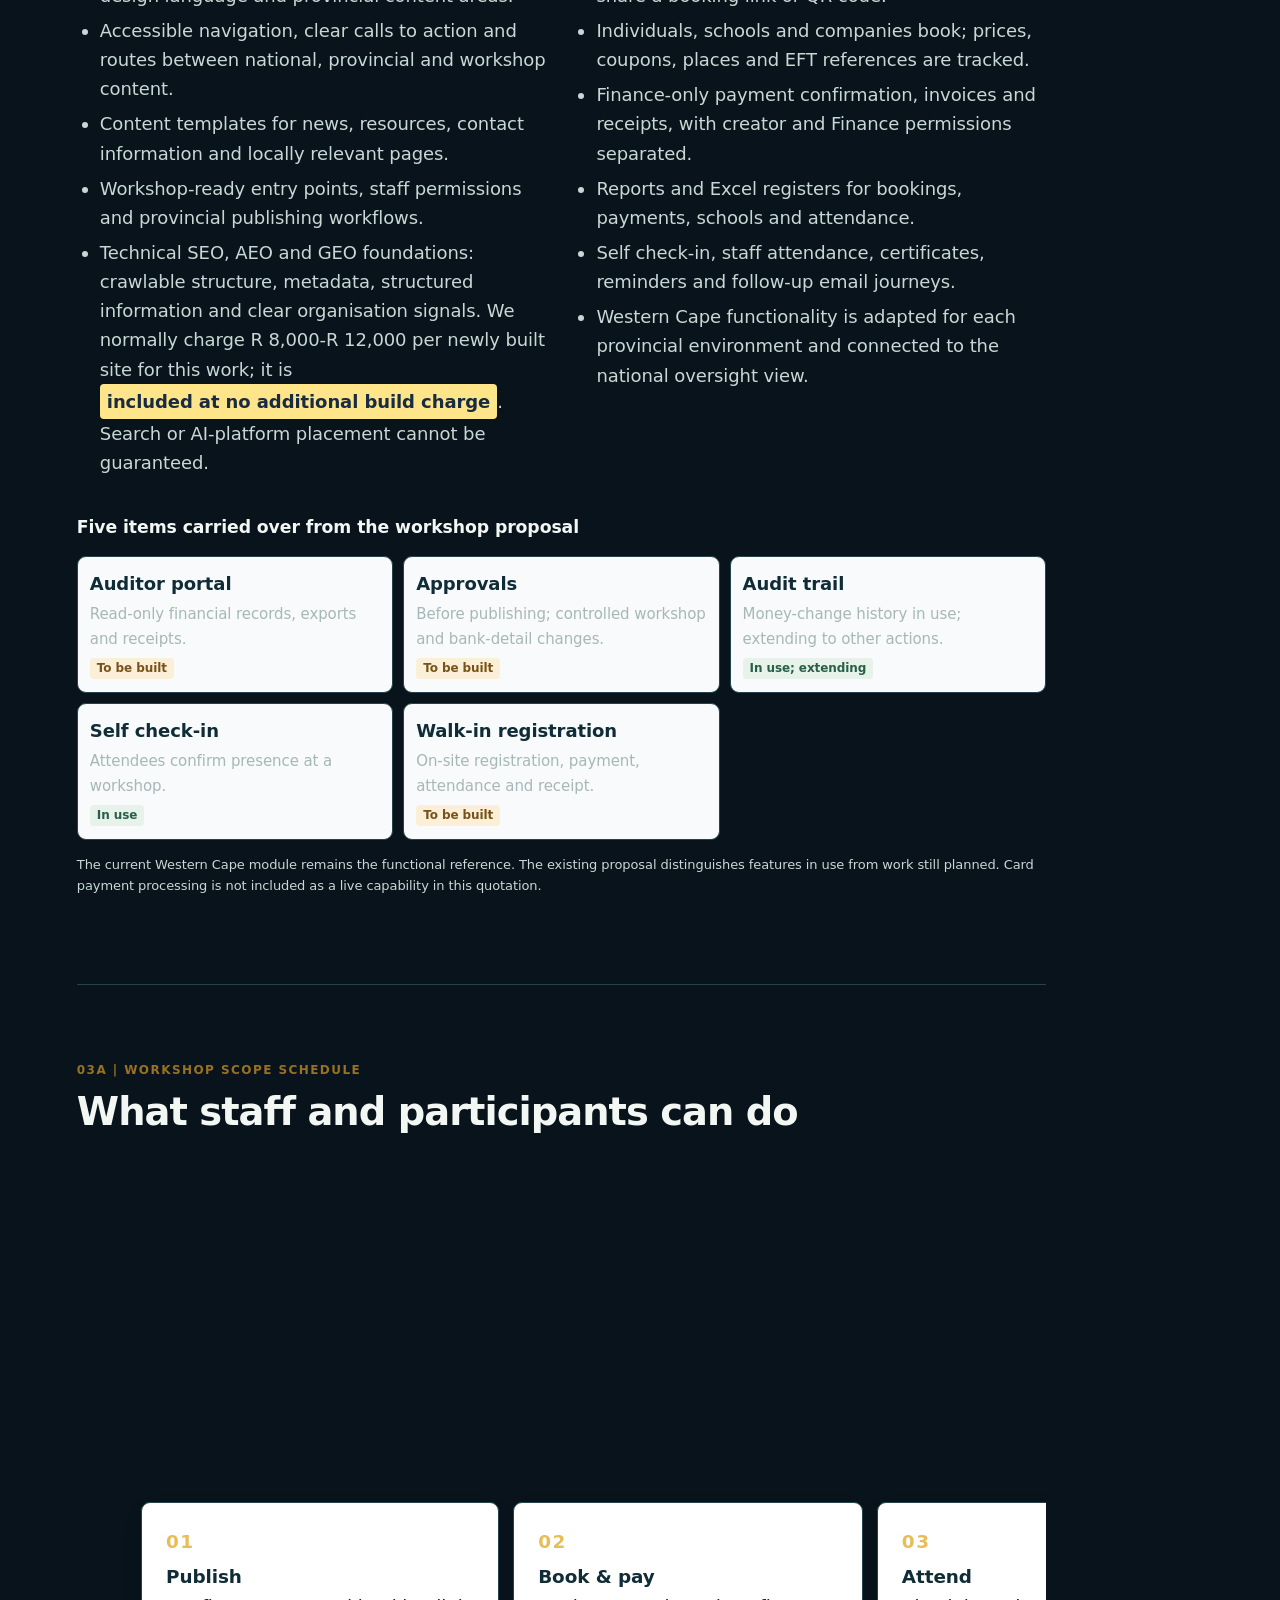
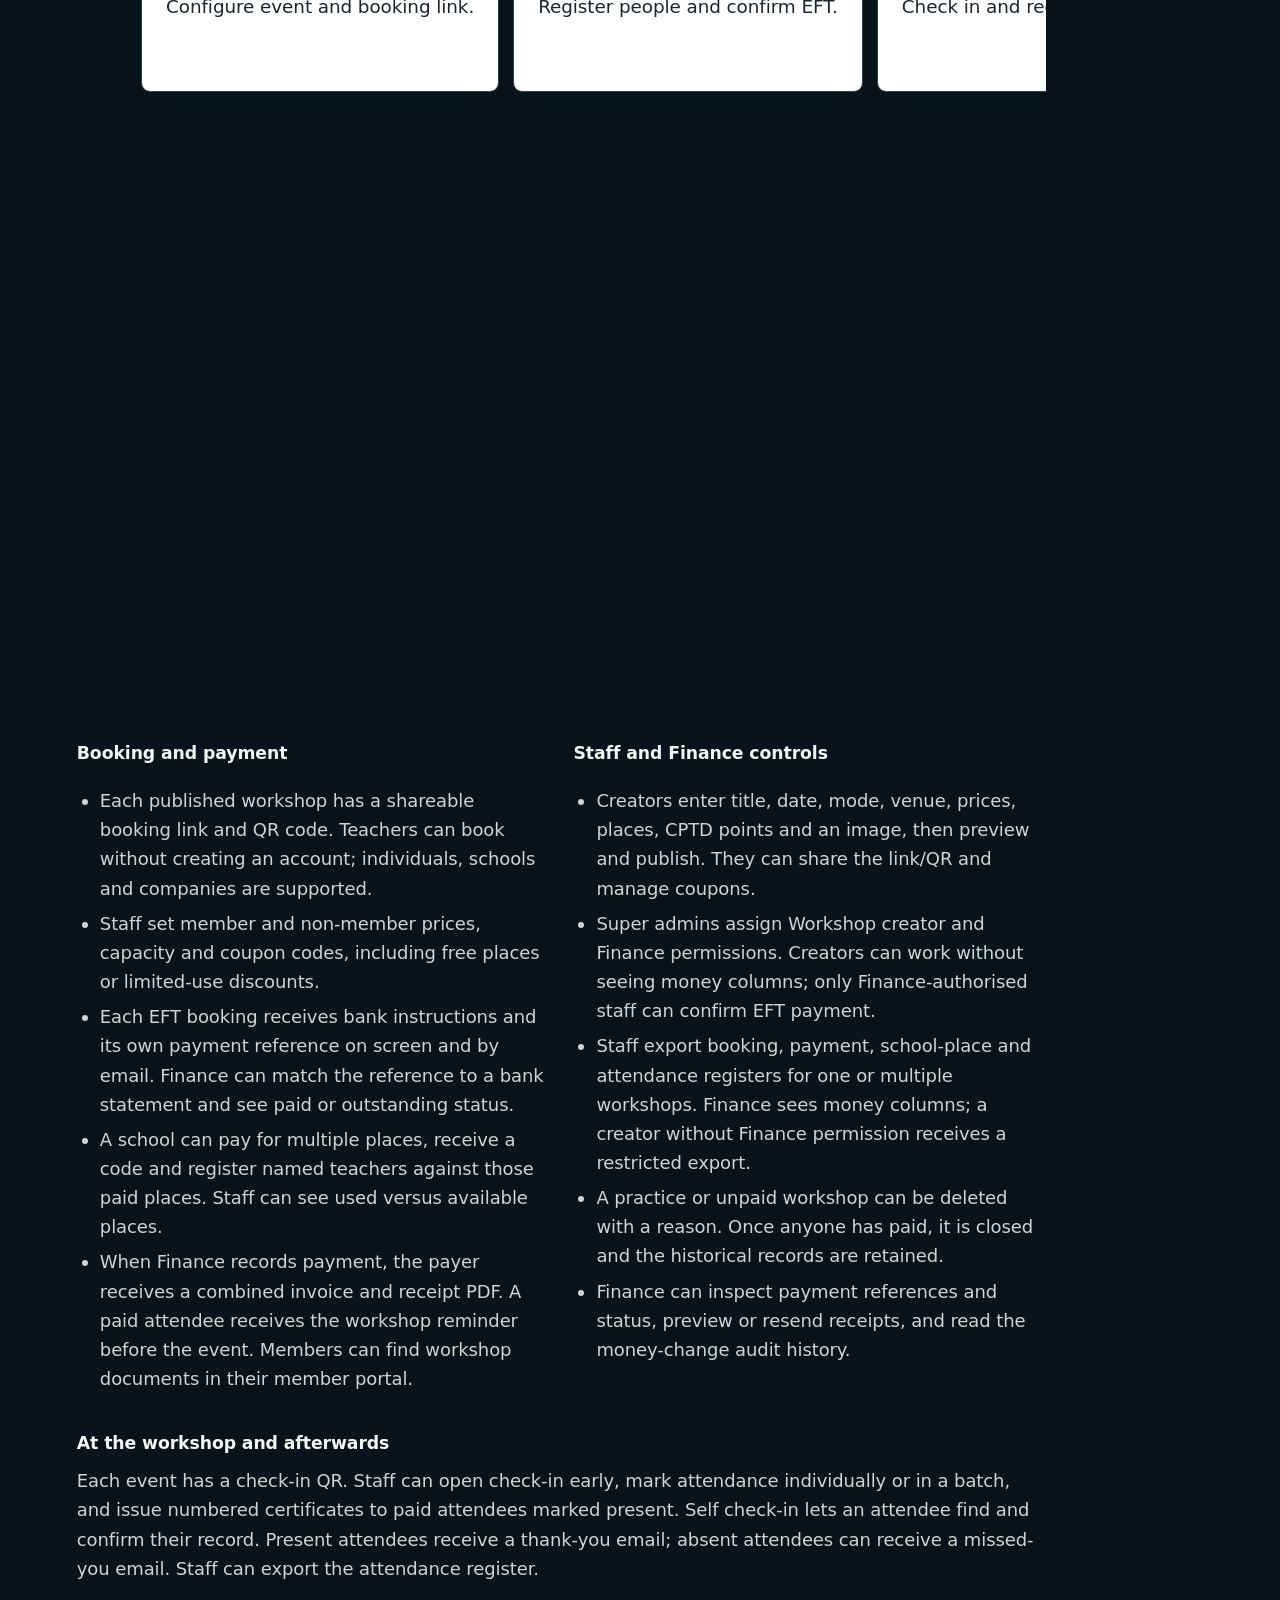
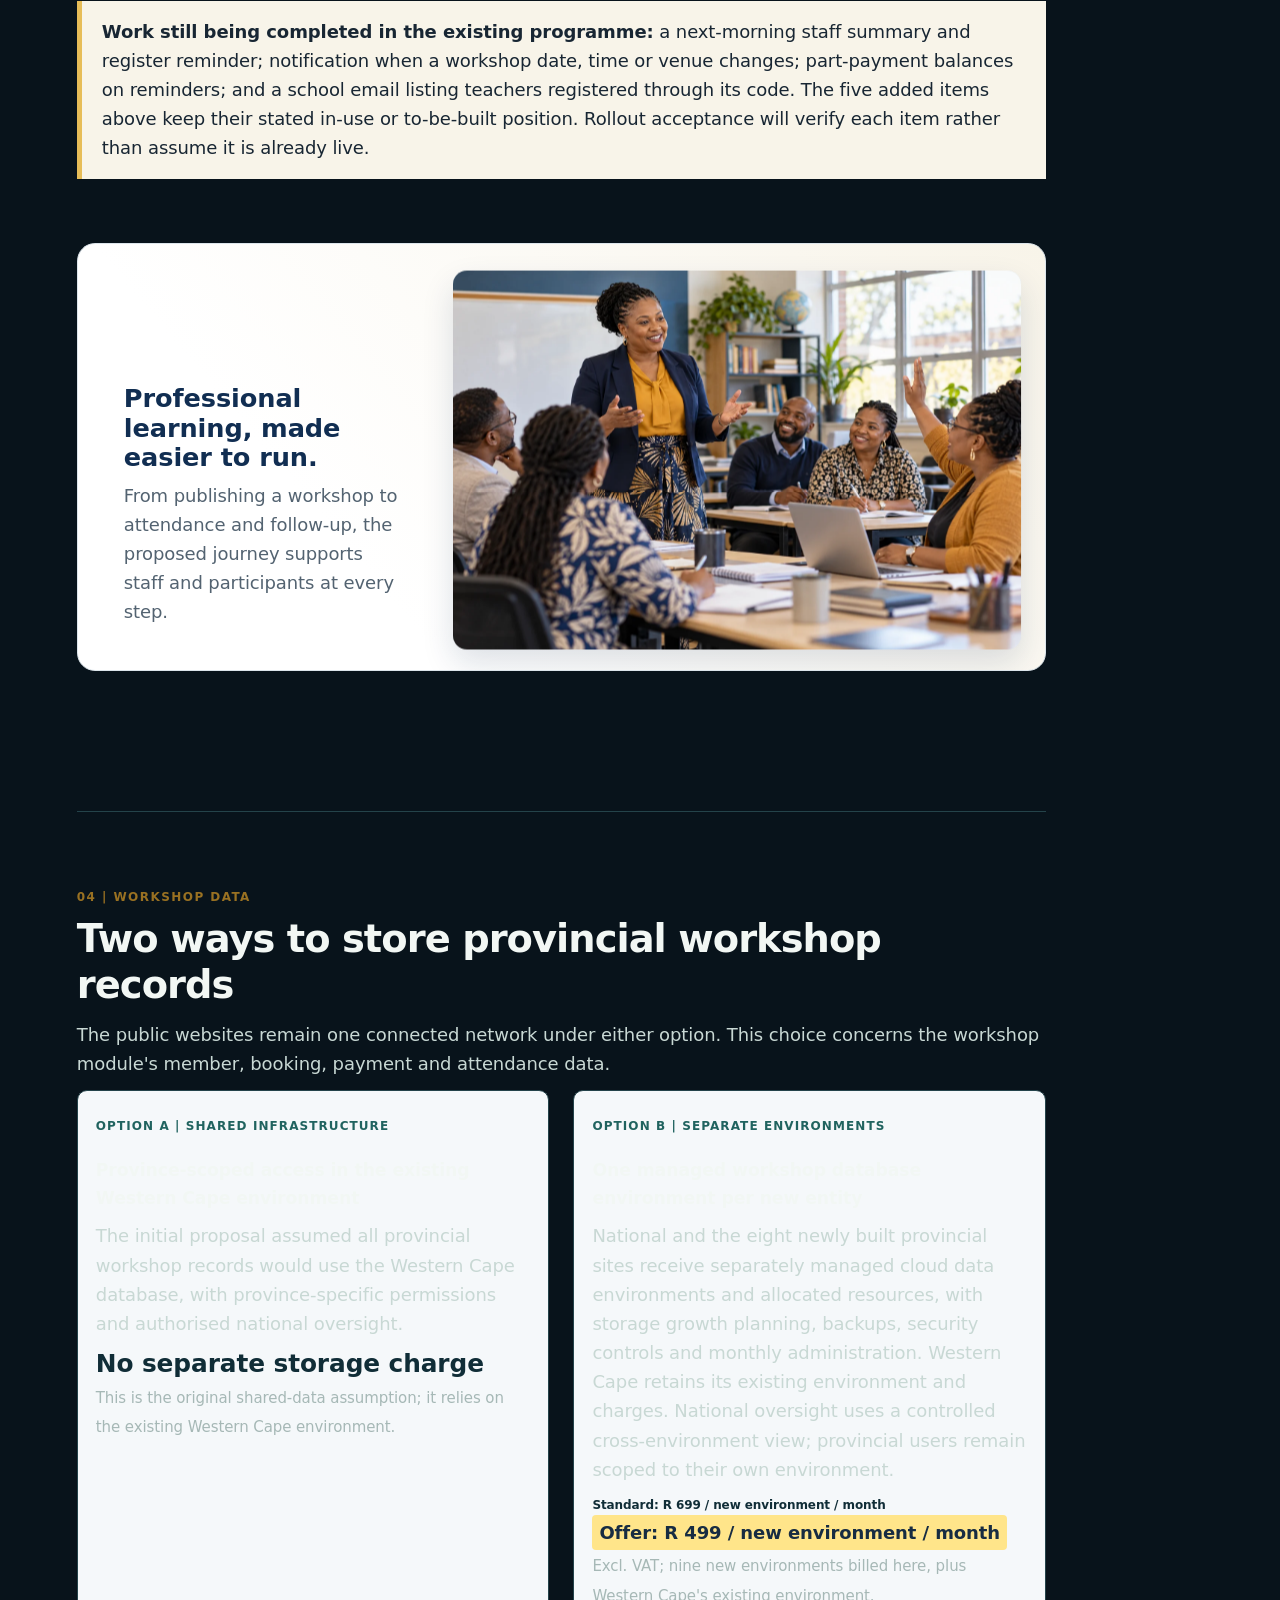
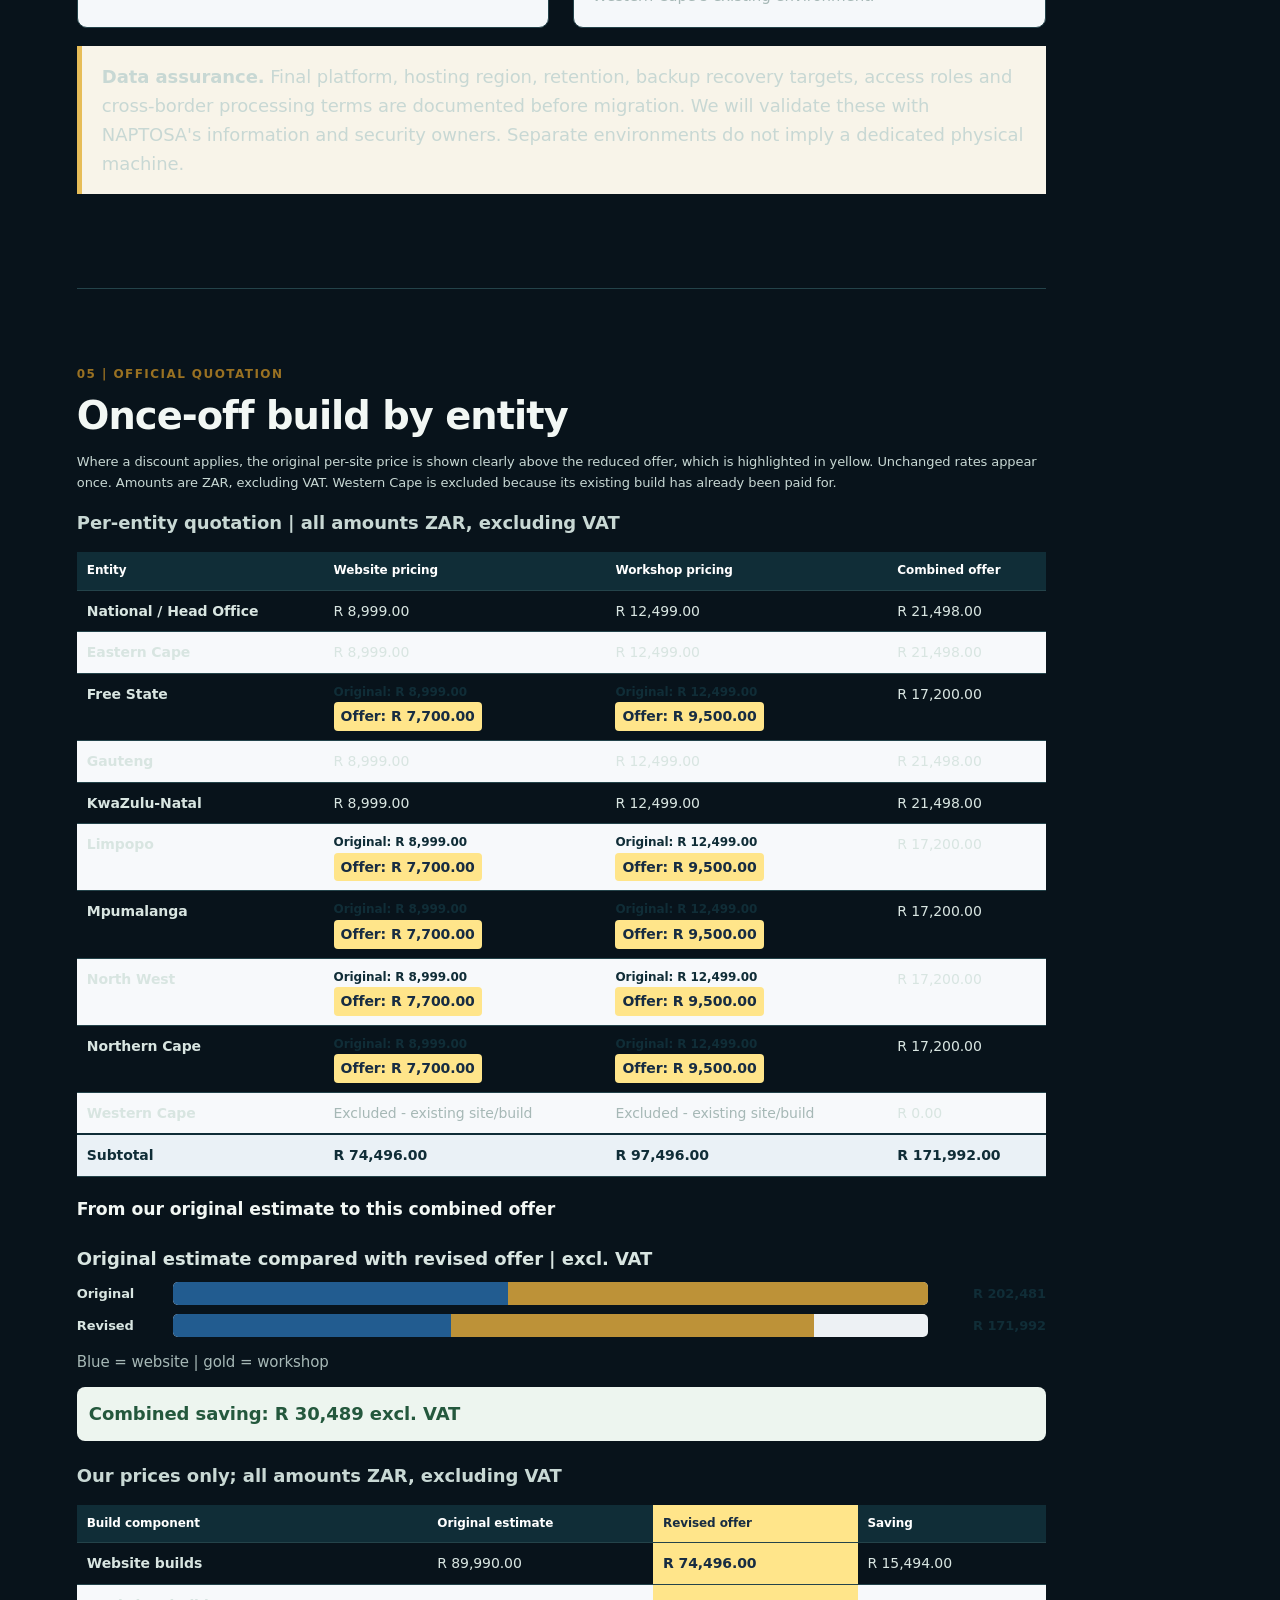
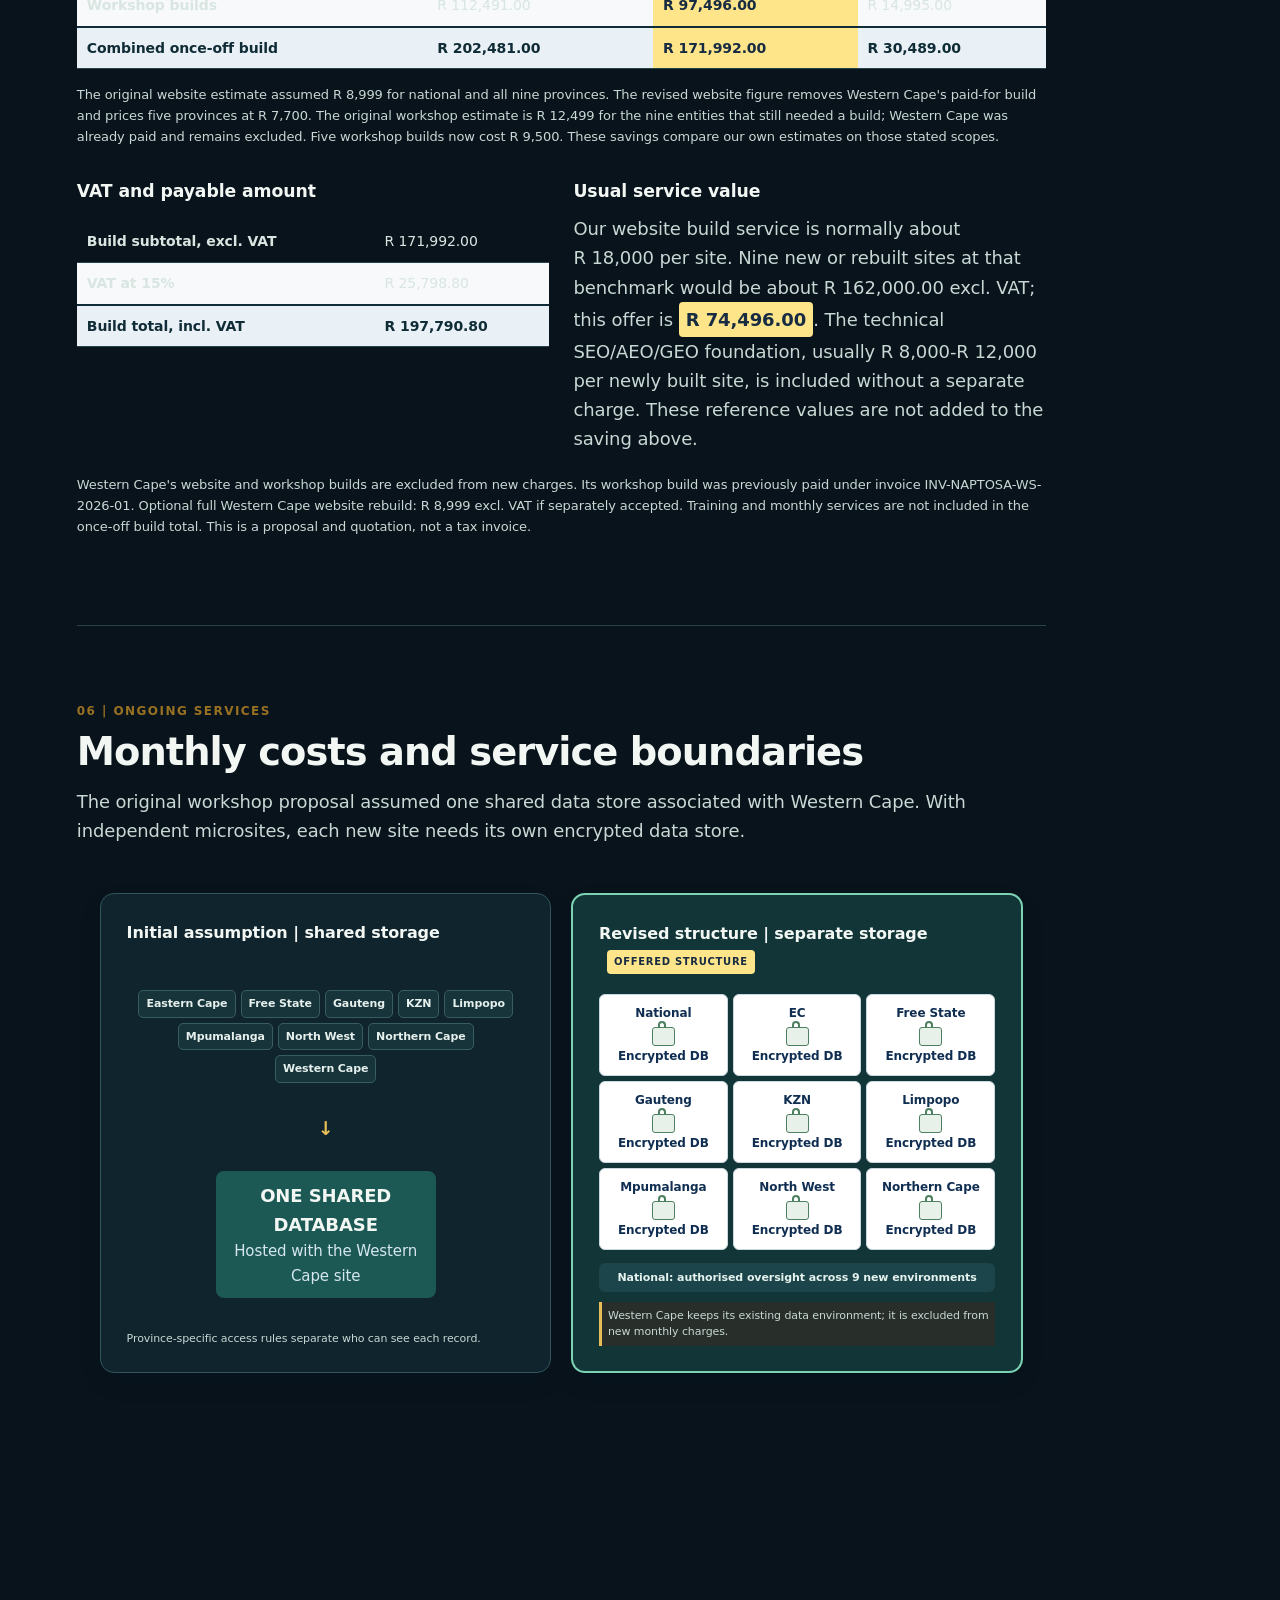
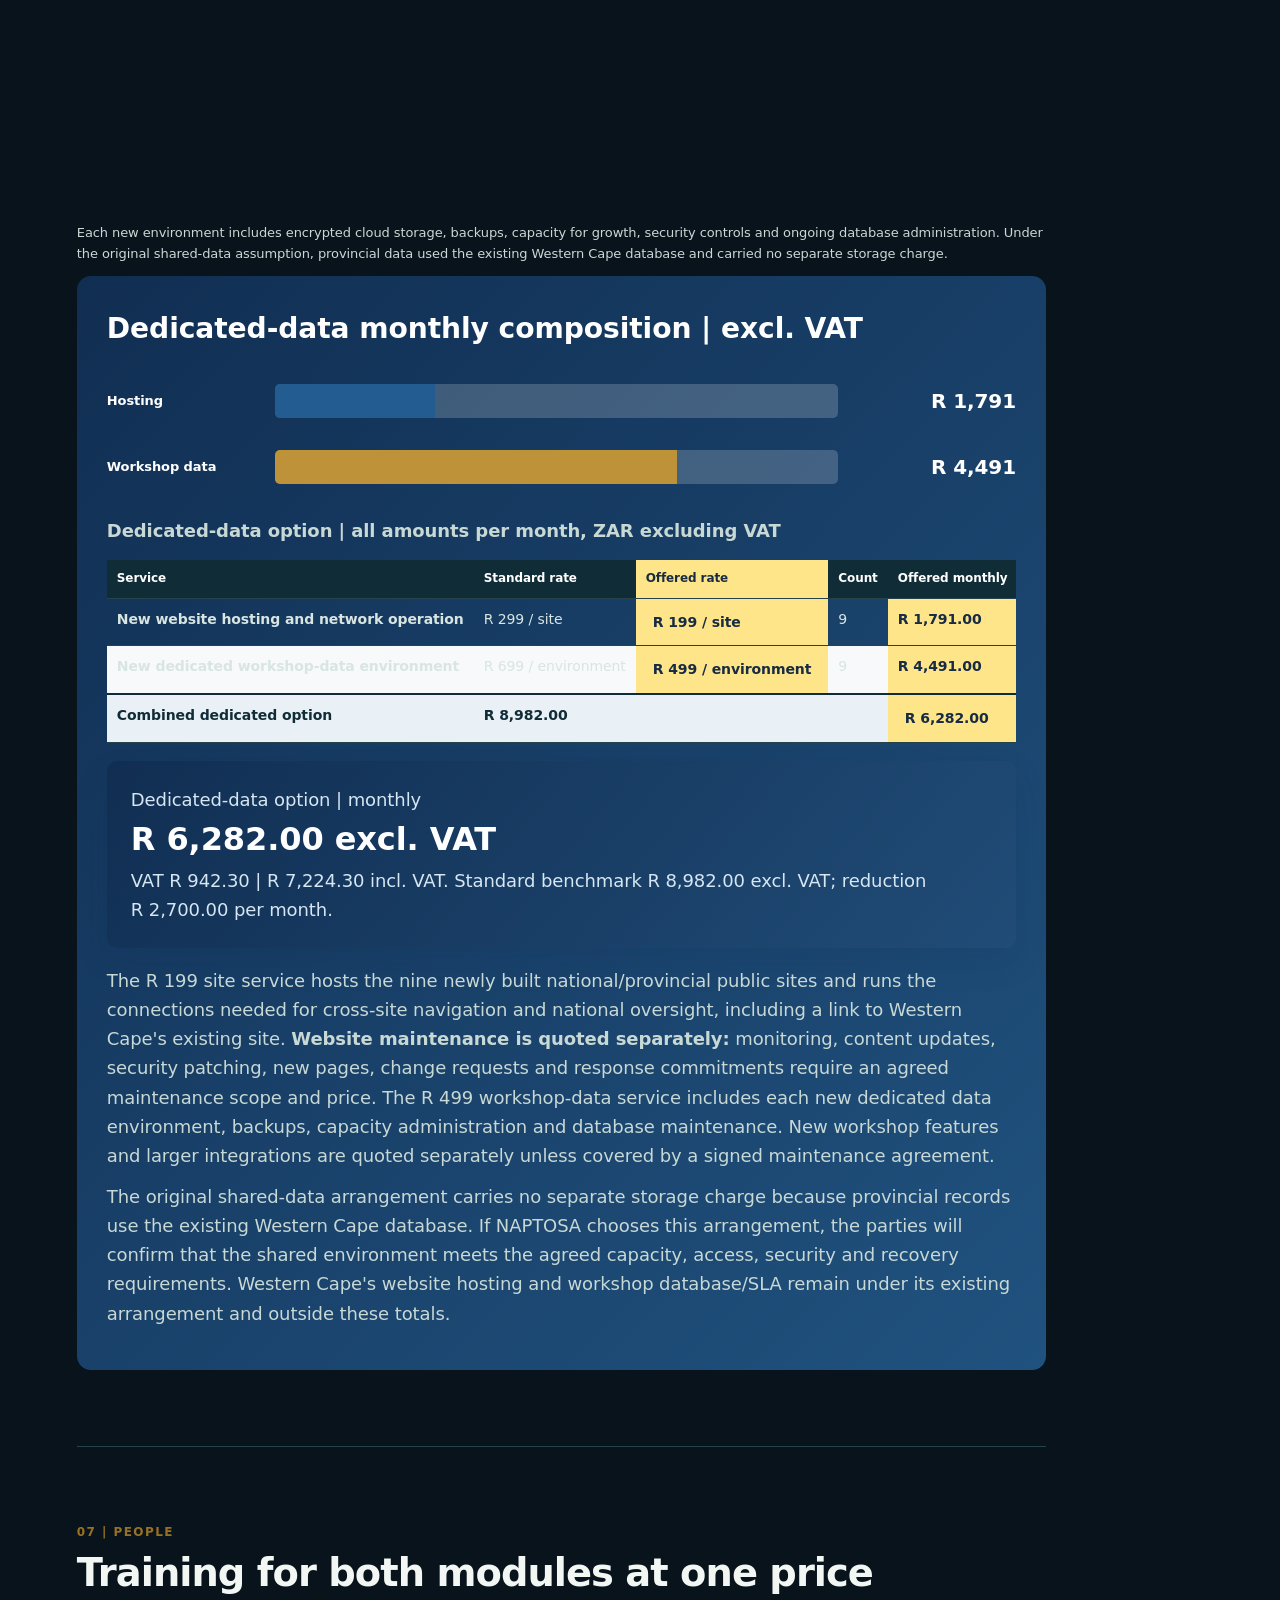
==== commit feea5c65: "Add scroll-scrubbed Higgsfield educator story" ====
--- a/index.html
+++ b/index.html
@@ -123,7 +123,7 @@
 @media(max-width:700px) { .proposal{margin:0;box-shadow:none}.topbar{padding:14px 22px}.cover{padding:48px 22px}.content{padding:0 22px 30px}.grid,.two{grid-template-columns:1fr}.flow{grid-template-columns:1fr 1fr}.footer{padding:22px}table{display:block;overflow-x:auto;white-space:nowrap} }
 @media(max-width:700px) { .storage-comparison{grid-template-columns:1fr}.training-visual{grid-template-columns:1fr}.training-visual .arrow{transform:rotate(90deg)}.branches,.status-grid{grid-template-columns:repeat(2,1fr)}.journey,.topology{grid-template-columns:1fr 1fr}.barrow{grid-template-columns:72px 1fr 84px}.timeline{grid-template-columns:1fr 1fr;border-top:0;border-left:3px solid var(--gold)} }
 @media print { html{scroll-behavior:auto}body{background:white;font-size:10.5pt}.proposal{box-shadow:none;margin:0;max-width:none}.topbar{padding:10px 0}.cover{padding:26px 0 25px}.cover h1{font-size:35pt}.cover .lead{font-size:14pt}.content{padding:0}.footer{padding:15px 0}nav,.download{display:none}section{padding:17px 0 8px}h2{font-size:18pt}h3{font-size:12pt}.grid{gap:8px}.card{padding:10px}.card strong{font-size:17pt}.flow{gap:5px}.flow div{padding:7px}table{font-size:9pt}th,td{padding:5px 6px}.card, .callout, .quote-box, table, tr, .flow, #acceptance,.network-map,.topology,.journey,.timeline,.payment-split,.status-grid,.status-card { break-inside:avoid-page }.workshop-ops{break-before:page} #overview,#data,#investment,#monthly,#delivery,#acceptance{break-before:page}.print-break{break-before:page} a{color:inherit;text-decoration:none} }
-</style><link rel="stylesheet" href="scrollcraft.css"><link rel="stylesheet" href="proposal.css?v=20261022-12"></head>
+</style><link rel="stylesheet" href="scrollcraft.css"><link rel="stylesheet" href="proposal.css?v=20261022-13"></head>
 <body><main class="proposal" id="top">
 <div class="topbar"><b>LBTec (Pty) Ltd t/a Smart AI Solutions</b><span>QUOTATION  |  LBTEC-NAPTOSA-NATIONAL-WEB-WS-001</span></div>
 <header class="cover" id="overview" data-sc-act="scrub" data-sc-span="2.2" data-sc-dwell="0.28"><div class="sc-stage" data-sc-stage><img class="sc-stage__poster" src="assets/hero-poster.webp" alt=""><video data-sc-scrub data-sc-src="assets/hero.mp4" data-sc-src-mobile="assets/hero-mobile.mp4" playsinline muted aria-hidden="true"></video><div class="sc-scrim"></div></div><div class="hero-copy"><div class="eyebrow">Proposal and quotation  |  22 October 2026</div>
@@ -144,7 +144,7 @@
 <div class="story-scene" data-sc-act="pin" data-sc-span="1.05"><div class="sc-stage" data-sc-stage><div class="network-map" role="img" aria-label="National website links to all provinces. Provincial workshop records are province-scoped; national staff have authorised oversight."><div class="hub">National mother site<small>Shared navigation  |  authorised national oversight</small></div><div class="branches"><div class="branch"><b>Eastern Cape</b>New build</div><div class="branch"><b>Free State</b>New build</div><div class="branch"><b>Gauteng</b>New build</div><div class="branch"><b>KwaZulu-Natal</b>New build</div><div class="branch"><b>Limpopo</b>New build</div><div class="branch"><b>Mpumalanga</b>New build</div><div class="branch"><b>North West</b>New build</div><div class="branch"><b>Northern Cape</b>New build</div><div class="branch retained"><b>Western Cape</b>Existing site linked</div></div></div></div></div>
 <p>Provincial sites are planned as microsites, preferably subdomains as discussed. Final domain and subdomain mapping follows a discovery and access review. Gauteng, KwaZulu-Natal and Western Cape already have sites; the others need a new presence. The Western Cape website is reused rather than redesigned under this recommendation. Existing content and records will be inventoried before migration, with a signed mapping of what moves, what is archived and who approves it.</p>
 <div class="callout"><b>Western Cape domain request.</b> Create a provincial <code>.org.za</code> subdomain that routes visitors to the existing <code>naptosawc.co.za</code> site. Both addresses lead to the same paid-for website. The redirect should preserve relevant paths and be tested for links, certificates and analytics; no rebuild or duplicate content is included. Optional full rebuild: R 8,999 excl. VAT if separately requested.</div>
-<div class="photo-story photo-story--community" data-sc-act="flow"><figure class="people-figure" data-sc-parallax="-0.06"><div class="people-figure__frame"><img src="assets/teachers-together.webp" alt="South African teachers sharing a joyful moment around a workshop table" loading="lazy" decoding="async" width="1536" height="1024"></div></figure><p class="photo-caption"><b>A connected network, built around people.</b><span>National coordination gives provincial teams room to share their own work and support one another.</span></p></div>
+<div class="community-film" data-sc-act="scrub" data-sc-span="2" data-sc-clip-map="travel" aria-labelledby="community-film-title"><div class="sc-stage" data-sc-stage><picture class="sc-stage__poster"><source media="(max-width: 760px)" srcset="assets/teacher-collaboration-mobile-poster.webp"><img src="assets/teacher-collaboration-poster.webp" alt=""></picture><video data-sc-scrub data-sc-src="assets/teacher-collaboration.mp4" data-sc-src-mobile="assets/teacher-collaboration-mobile.mp4" playsinline muted aria-hidden="true"></video><div class="sc-scrim"></div><div class="community-film__copy"><span>THE NETWORK, IN PRACTICE</span><h3 id="community-film-title">One NAPTOSA community.</h3><p>Provincial teams work close to their members. National coordination keeps the wider picture connected.</p></div></div></div>
 </section>
 <section id="scope" data-sc-act="flow"><div class="section-no">03  |  Deliverables</div><h2>What the combined build includes</h2>
 <div class="route" aria-label="Western Cape domain routing"><span>New provincial .org.za subdomain</span><i aria-hidden="true">→</i><span>Routes to existing naptosawc.co.za website</span></div>
--- a/proposal.css
+++ b/proposal.css
@@ -194,3 +194,19 @@
 .story-scene.data-scene .dedicated-cell{font-size:12px;padding:9px 4px;color:#102e52}
 .story-scene.data-scene .dedicated-cell .lock-icon{width:23px;height:19px}
 .story-scene.data-scene .storage-model>small,.story-scene.data-scene .storage-model .wc-existing{font-size:11px;line-height:1.45}
+
+.community-film{position:relative;margin:30px 0 12px;min-height:125svh;background:#102338;border-radius:18px;overflow:clip;isolation:isolate}
+.community-film .sc-stage{height:100svh;min-height:560px;background:#102338}
+.community-film .sc-stage__poster,.community-film video[data-sc-scrub]{object-fit:cover;object-position:center 54%}
+.community-film .sc-scrim{background:linear-gradient(90deg,#071a2be8 0%,#0b2441b8 35%,#0b244148 70%,transparent 100%),linear-gradient(0deg,#091a2bb0,transparent 56%)}
+.community-film__copy{position:absolute;z-index:2;left:clamp(24px,8vw,112px);bottom:clamp(36px,10vh,110px);width:min(540px,calc(100% - 100px));padding:clamp(18px,3vw,34px);border-left:4px solid #e7bd58;background:#0b2037c9;color:#fff;backdrop-filter:blur(8px)}
+.community-film__copy>span{color:#ffe58a;font-size:.72rem;font-weight:850;letter-spacing:.15em}
+.community-film__copy h3{margin:10px 0;font-size:clamp(2rem,4.4vw,4rem);line-height:.98;color:#fff}
+.community-film__copy p{margin:0;max-width:40ch;color:#f3f6f8;font-size:clamp(1rem,1.4vw,1.2rem);line-height:1.5}
+@media(max-width:760px){.community-film{margin:24px 0 8px;min-height:115svh;border-radius:14px}.community-film .sc-stage{min-height:460px}.community-film .sc-stage__poster,.community-film video[data-sc-scrub]{object-position:56% center}.community-film__copy{left:14px;bottom:20px;width:calc(100% - 78px);padding:16px;border-left-width:3px}.community-film__copy h3{font-size:clamp(1.8rem,8vw,2.8rem)}.community-film__copy p{font-size:.95rem}}
+@media(prefers-reduced-motion:reduce){.community-film video[data-sc-scrub]{display:none!important}.community-film .sc-stage__poster{opacity:1!important}}
+.community-film .sc-stage__poster img{display:block;width:100%;height:100%;object-fit:cover;object-position:center 54%}
+@media(max-width:760px){.community-film .sc-stage__poster img{object-position:56% center}}
+.content>section#network .story-scene{margin-inline:0}
+.content>section .community-film__copy h3{color:#fff!important}
+.content>section .community-film__copy p{color:#f3f6f8!important}
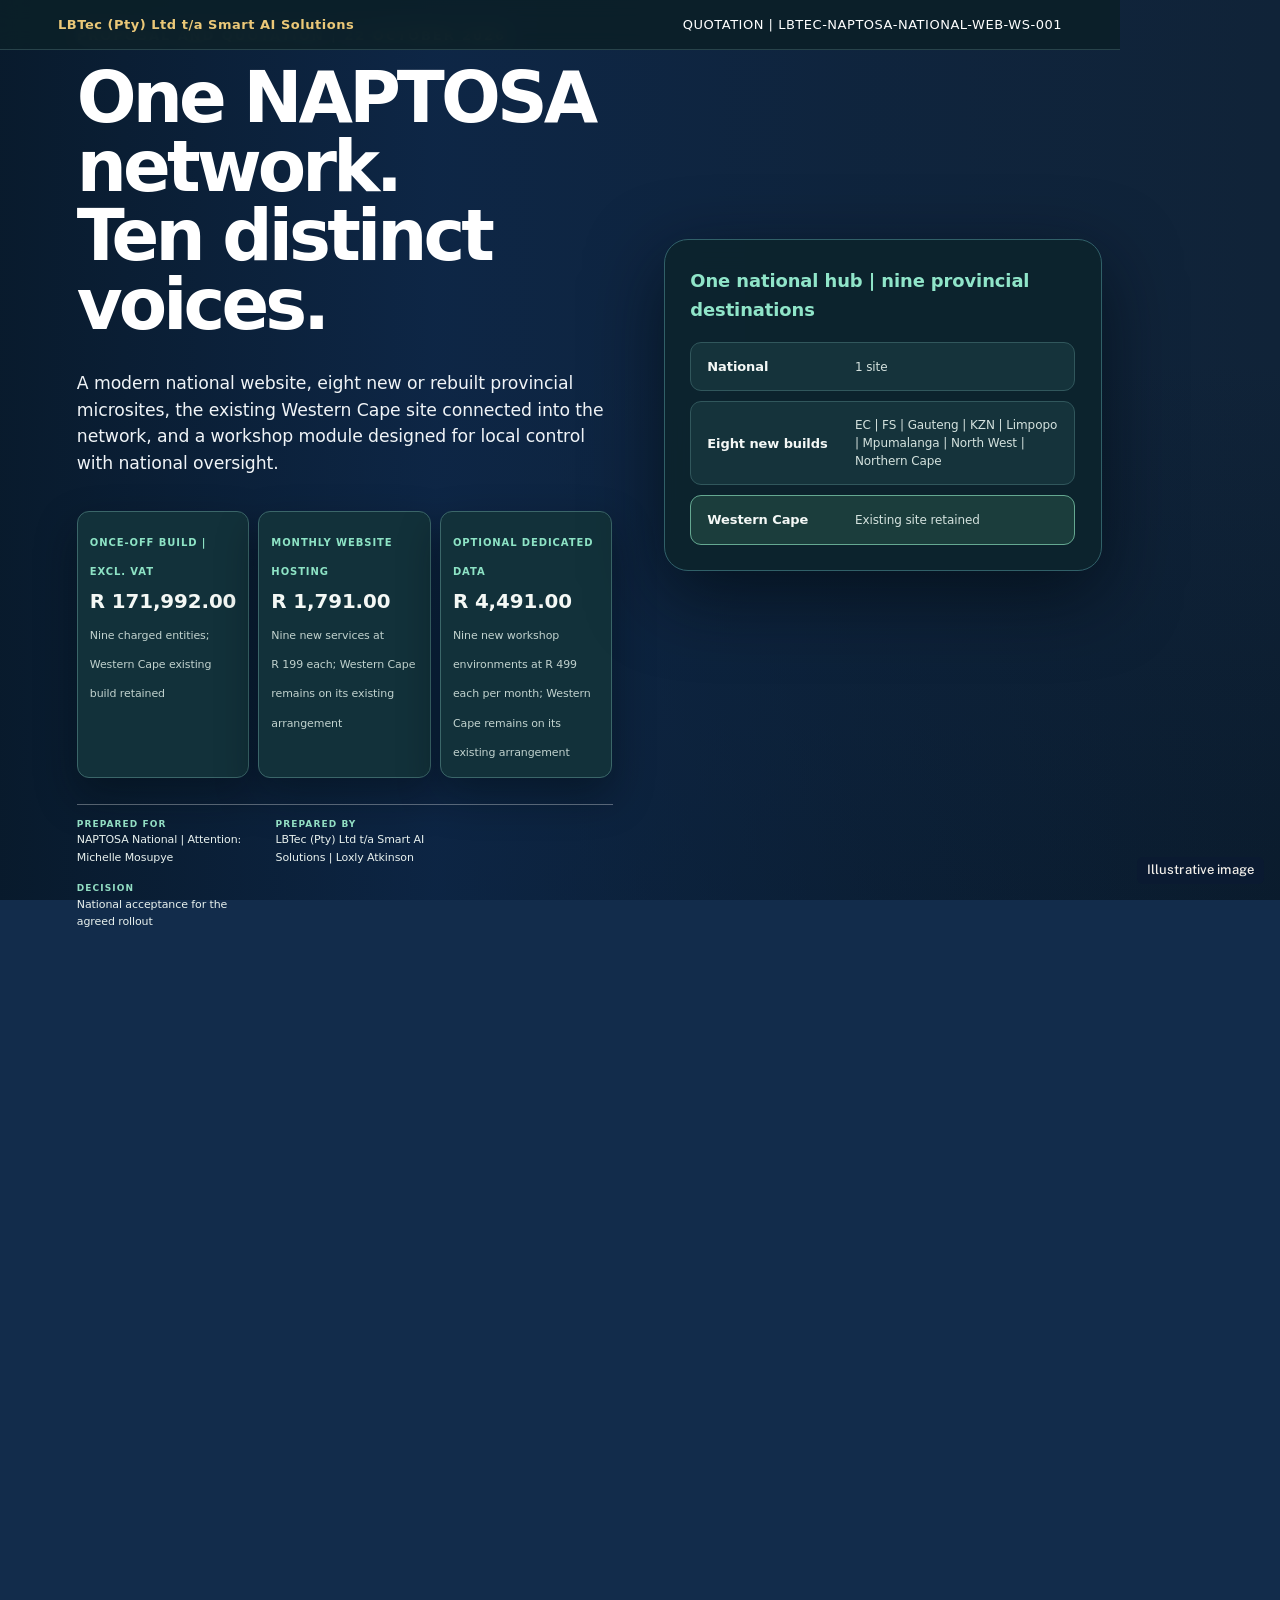
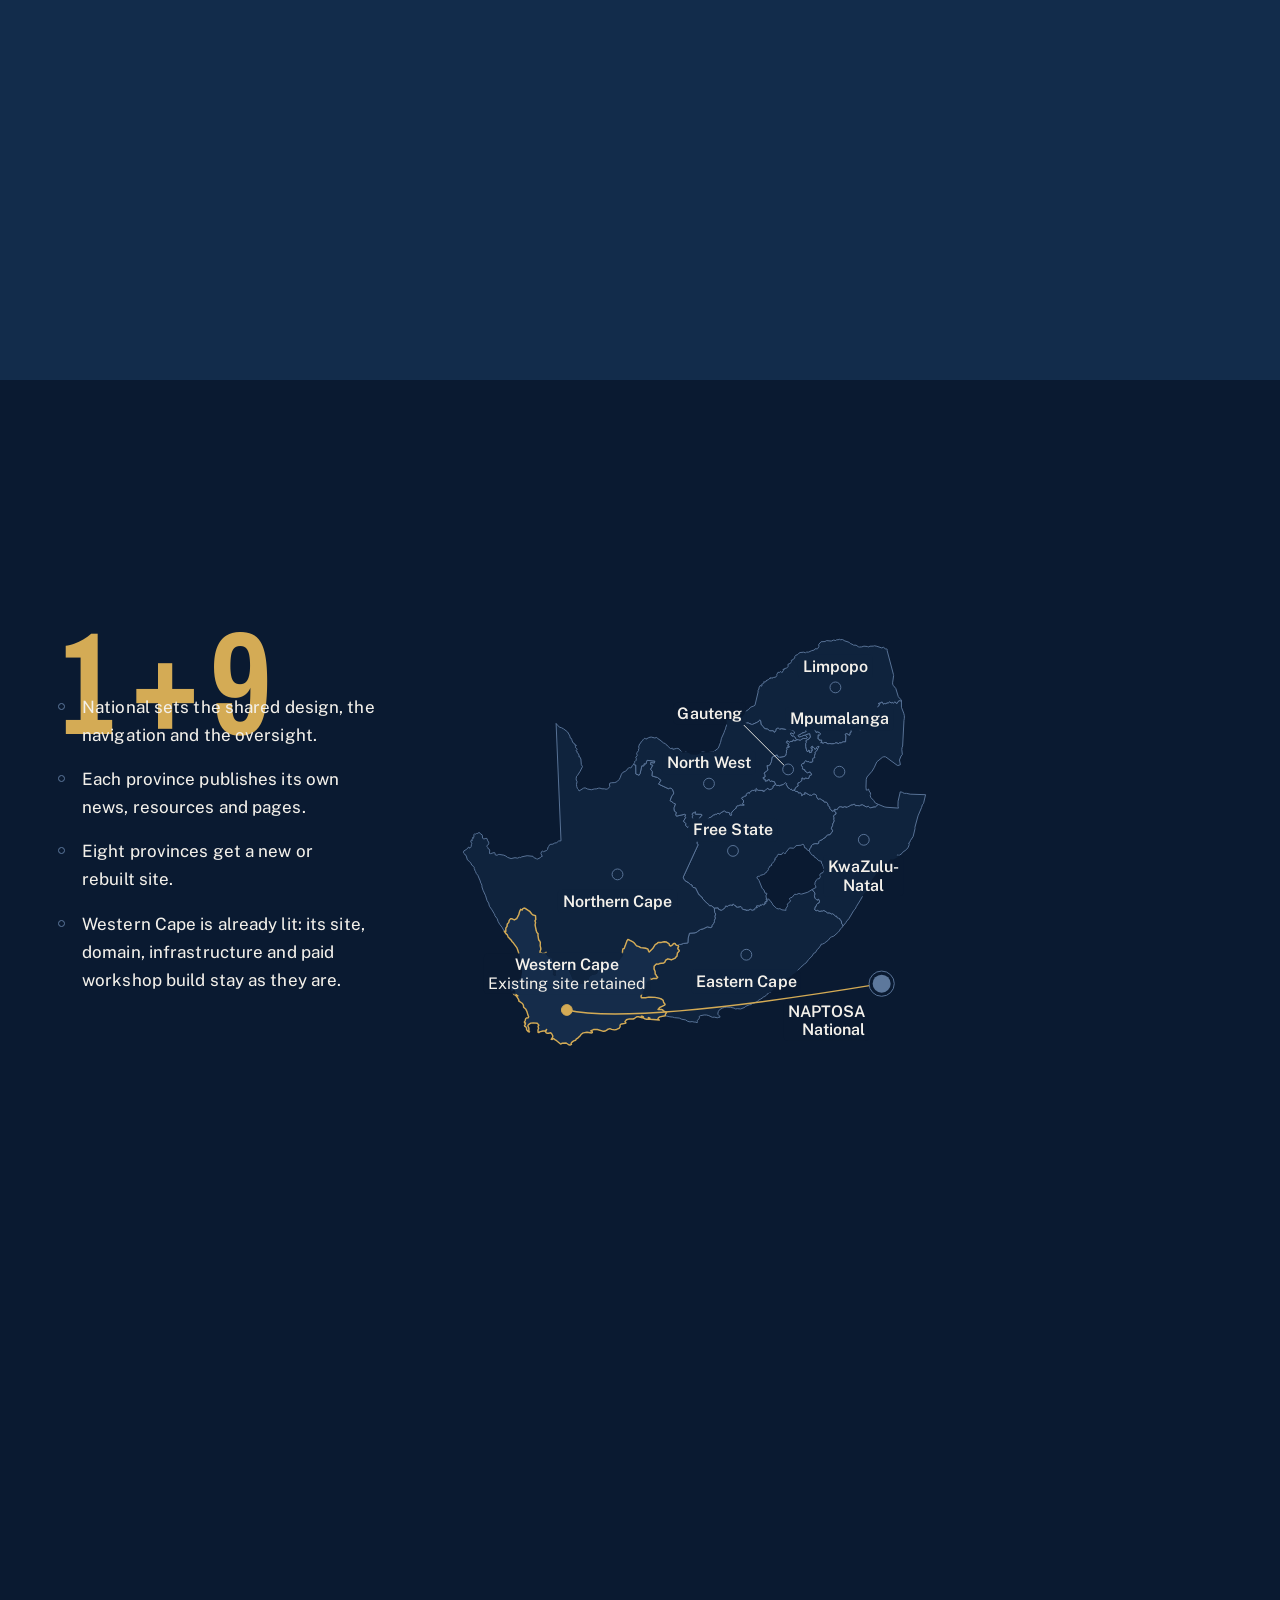
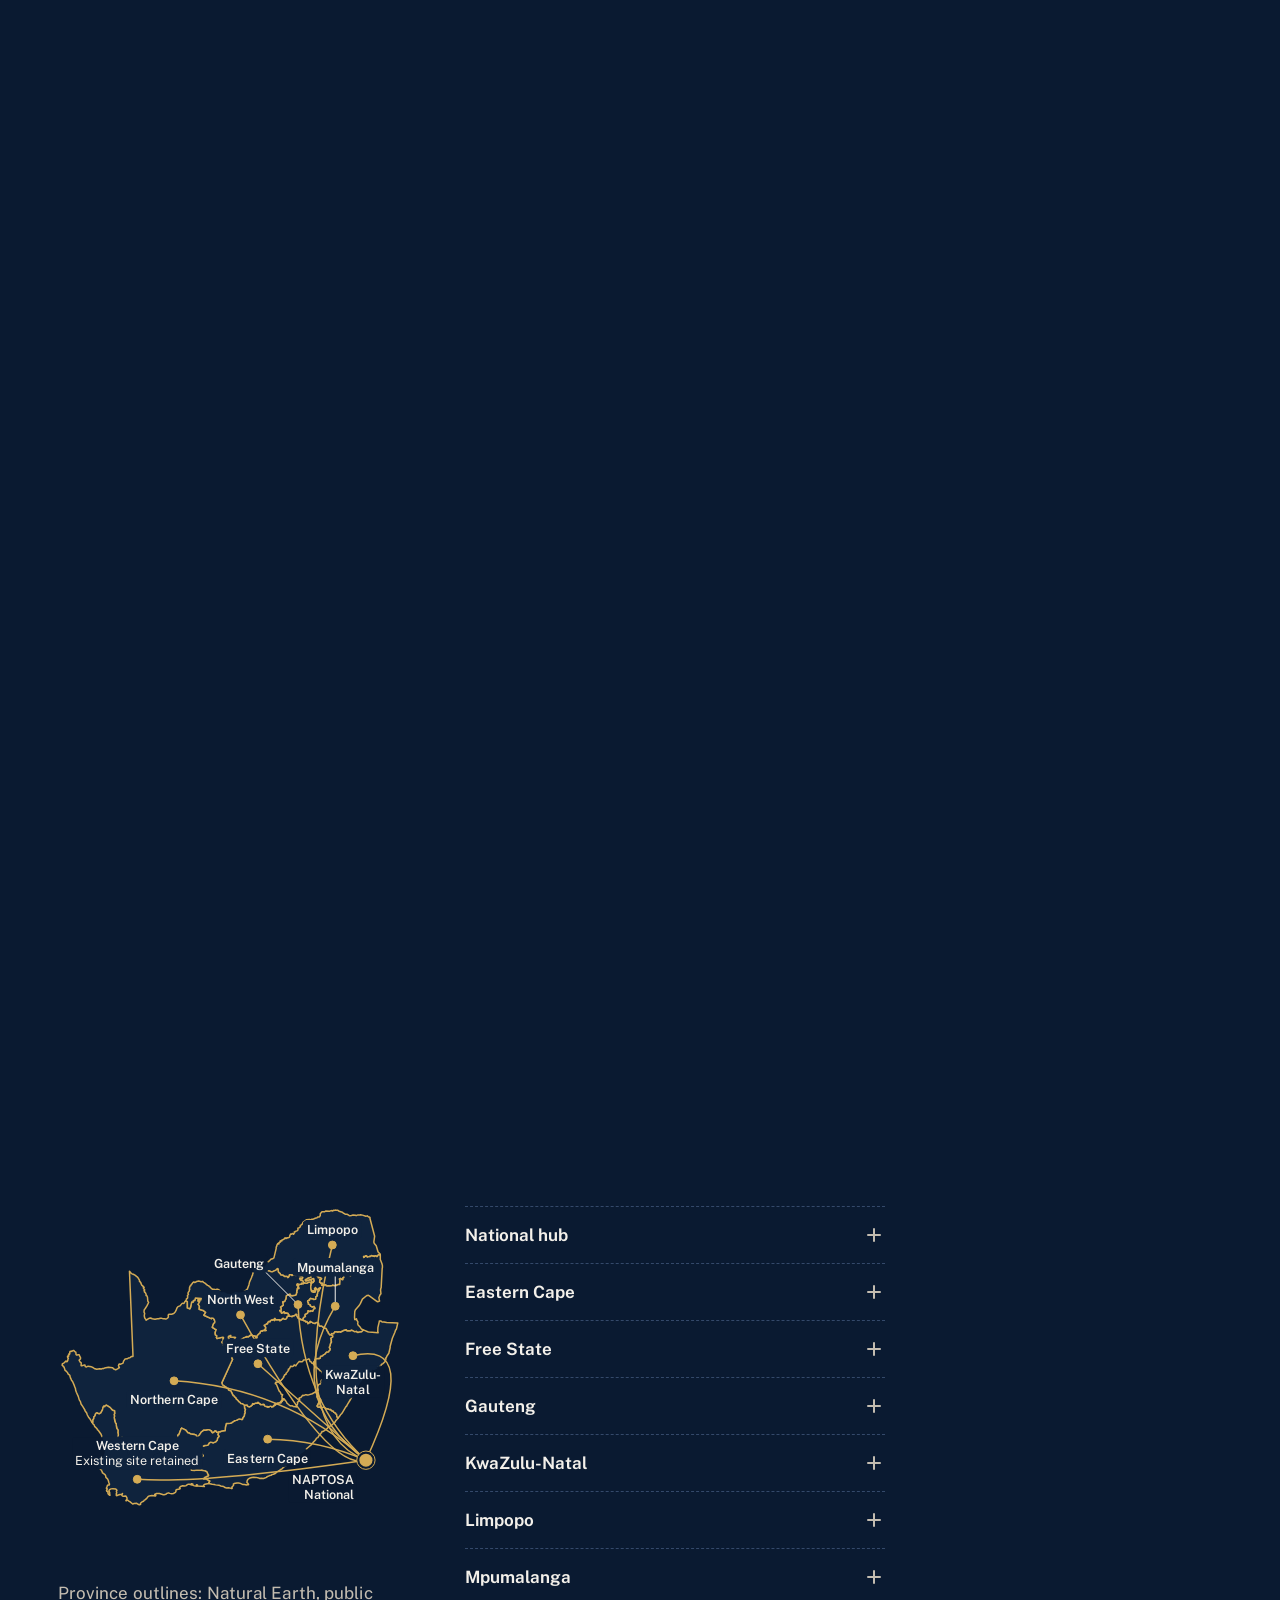
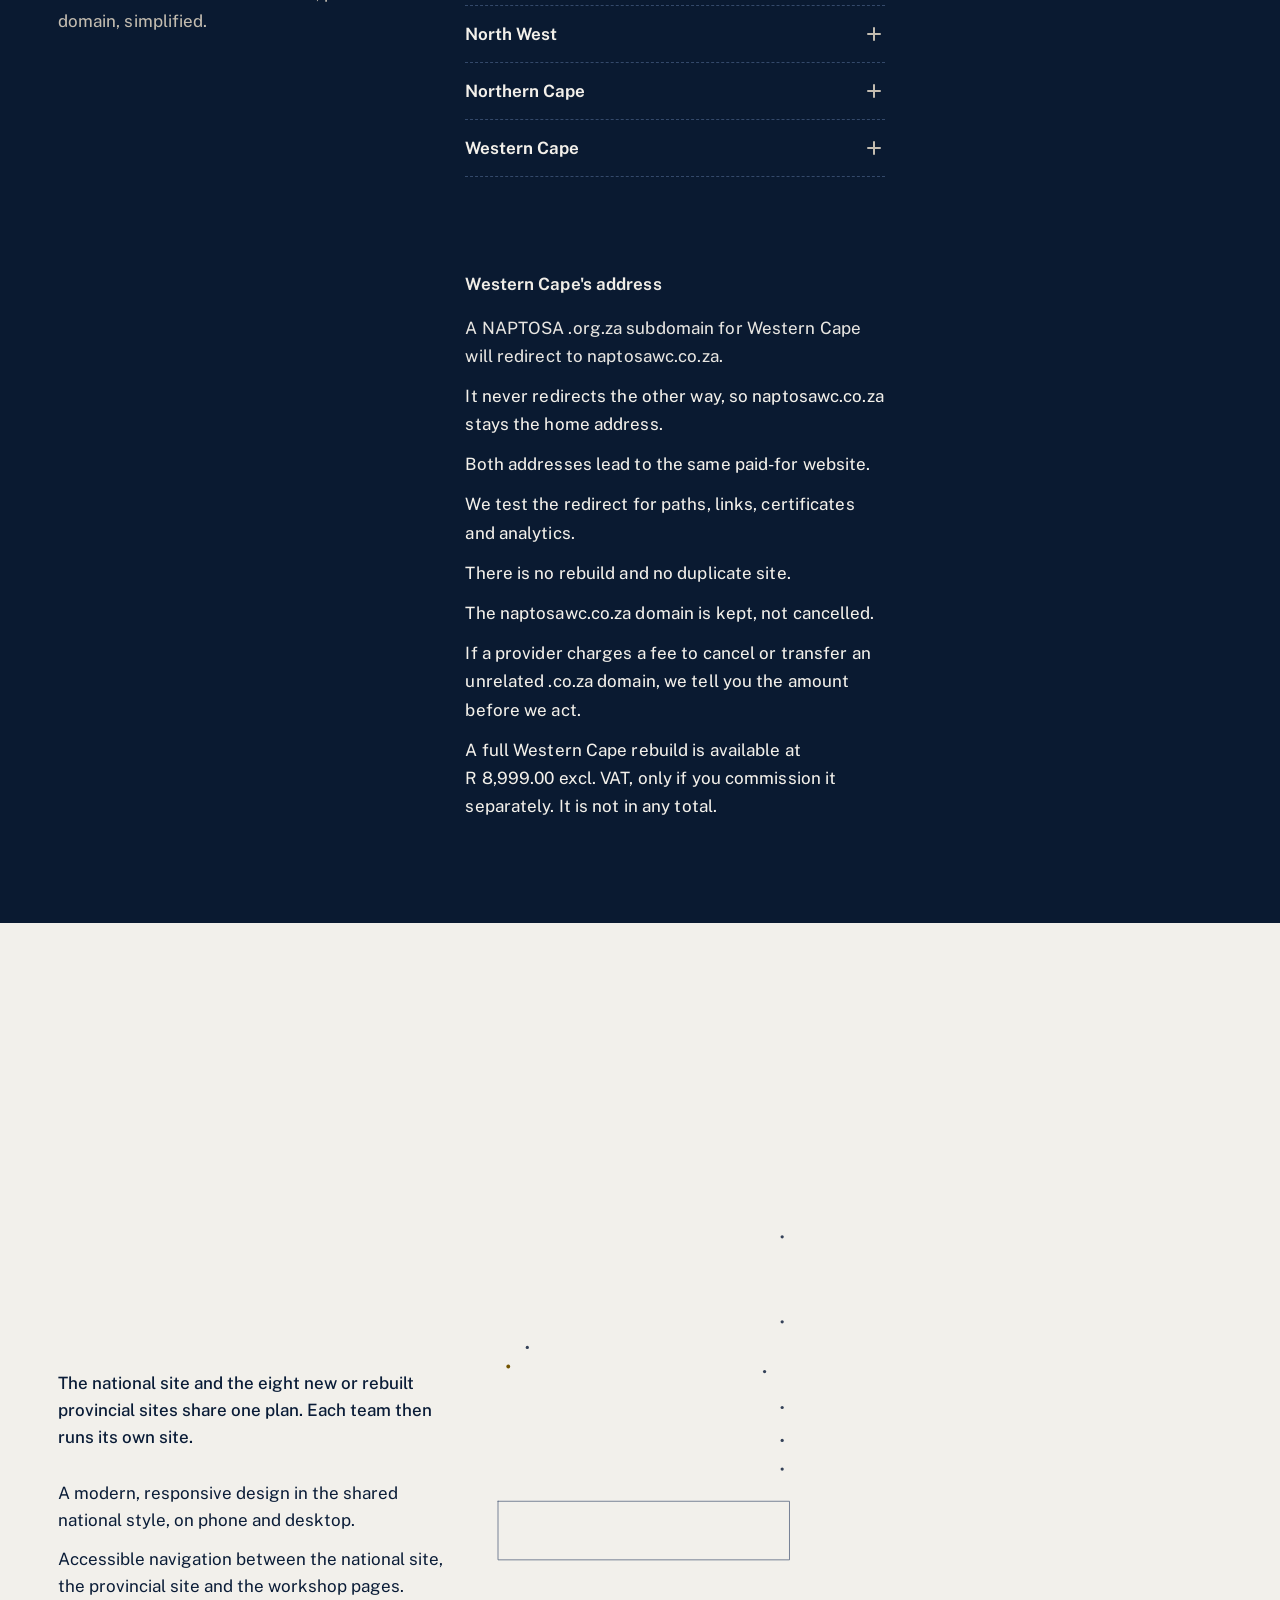
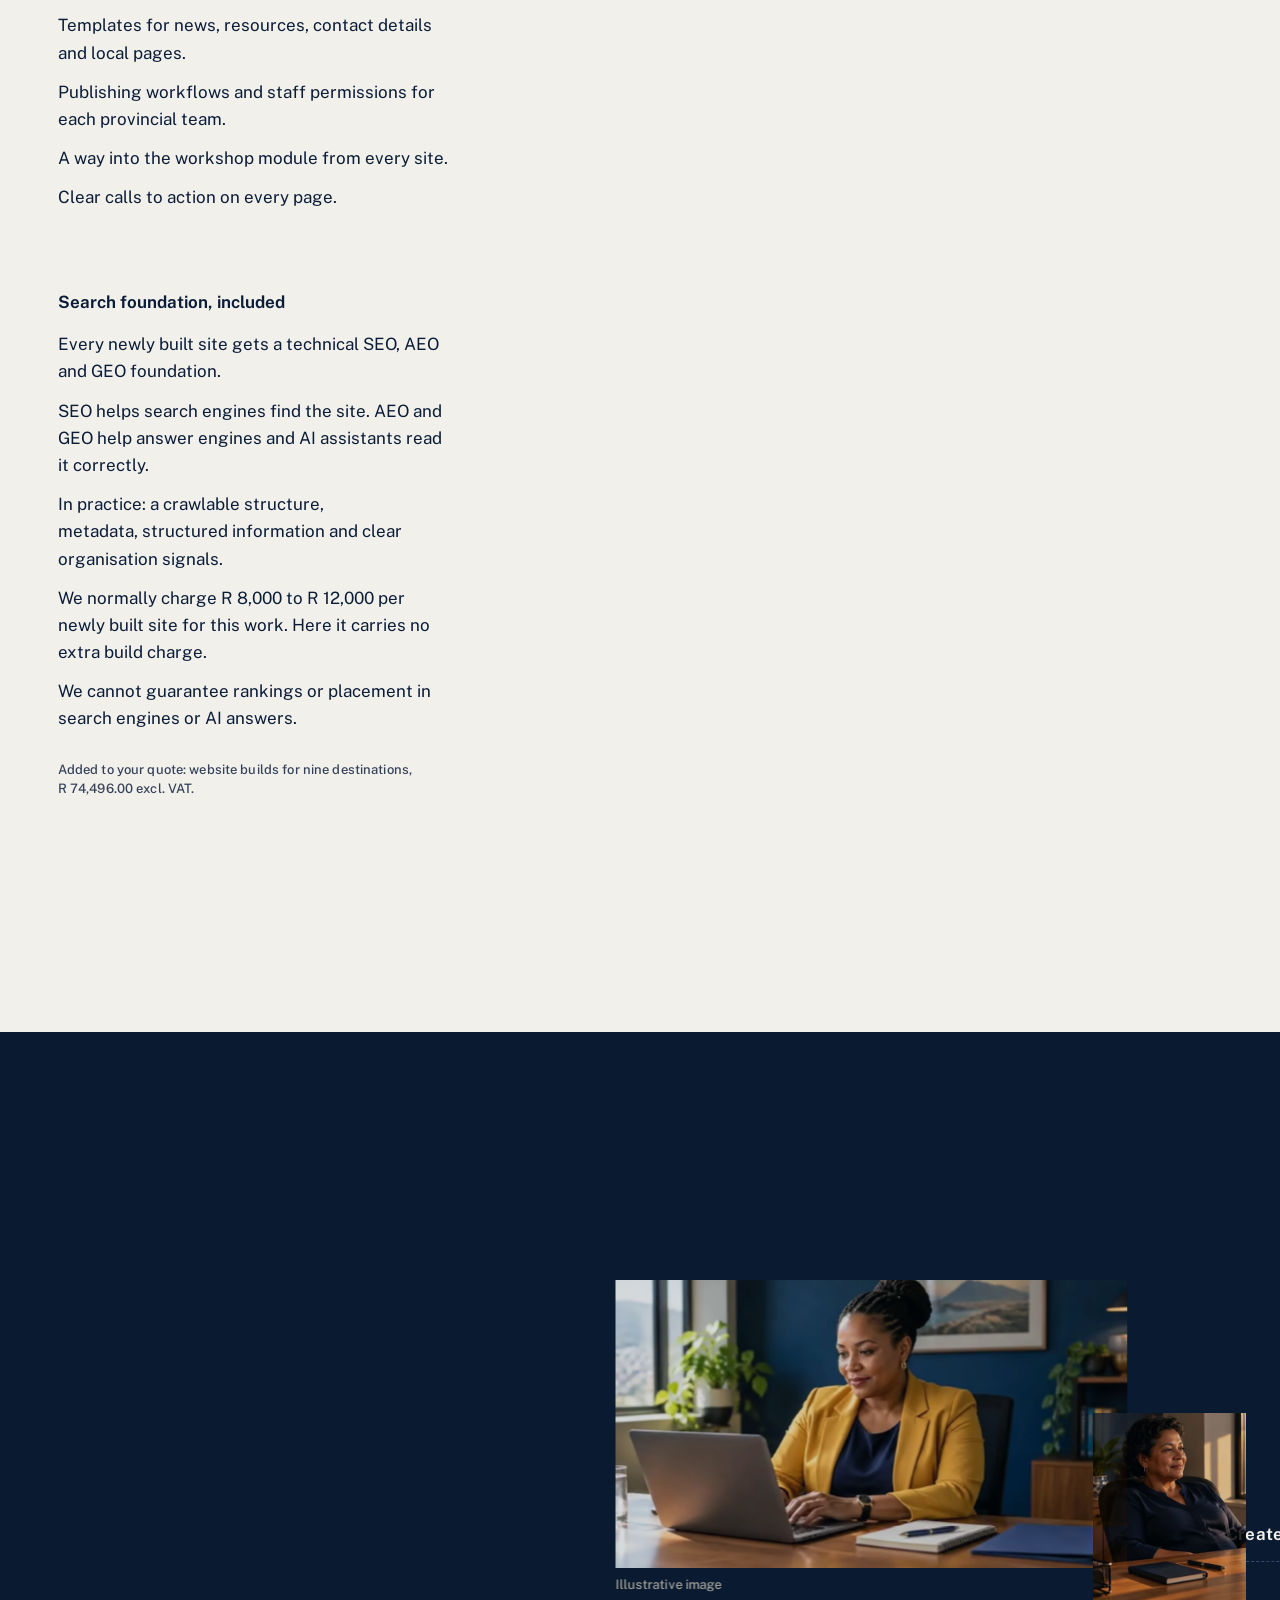
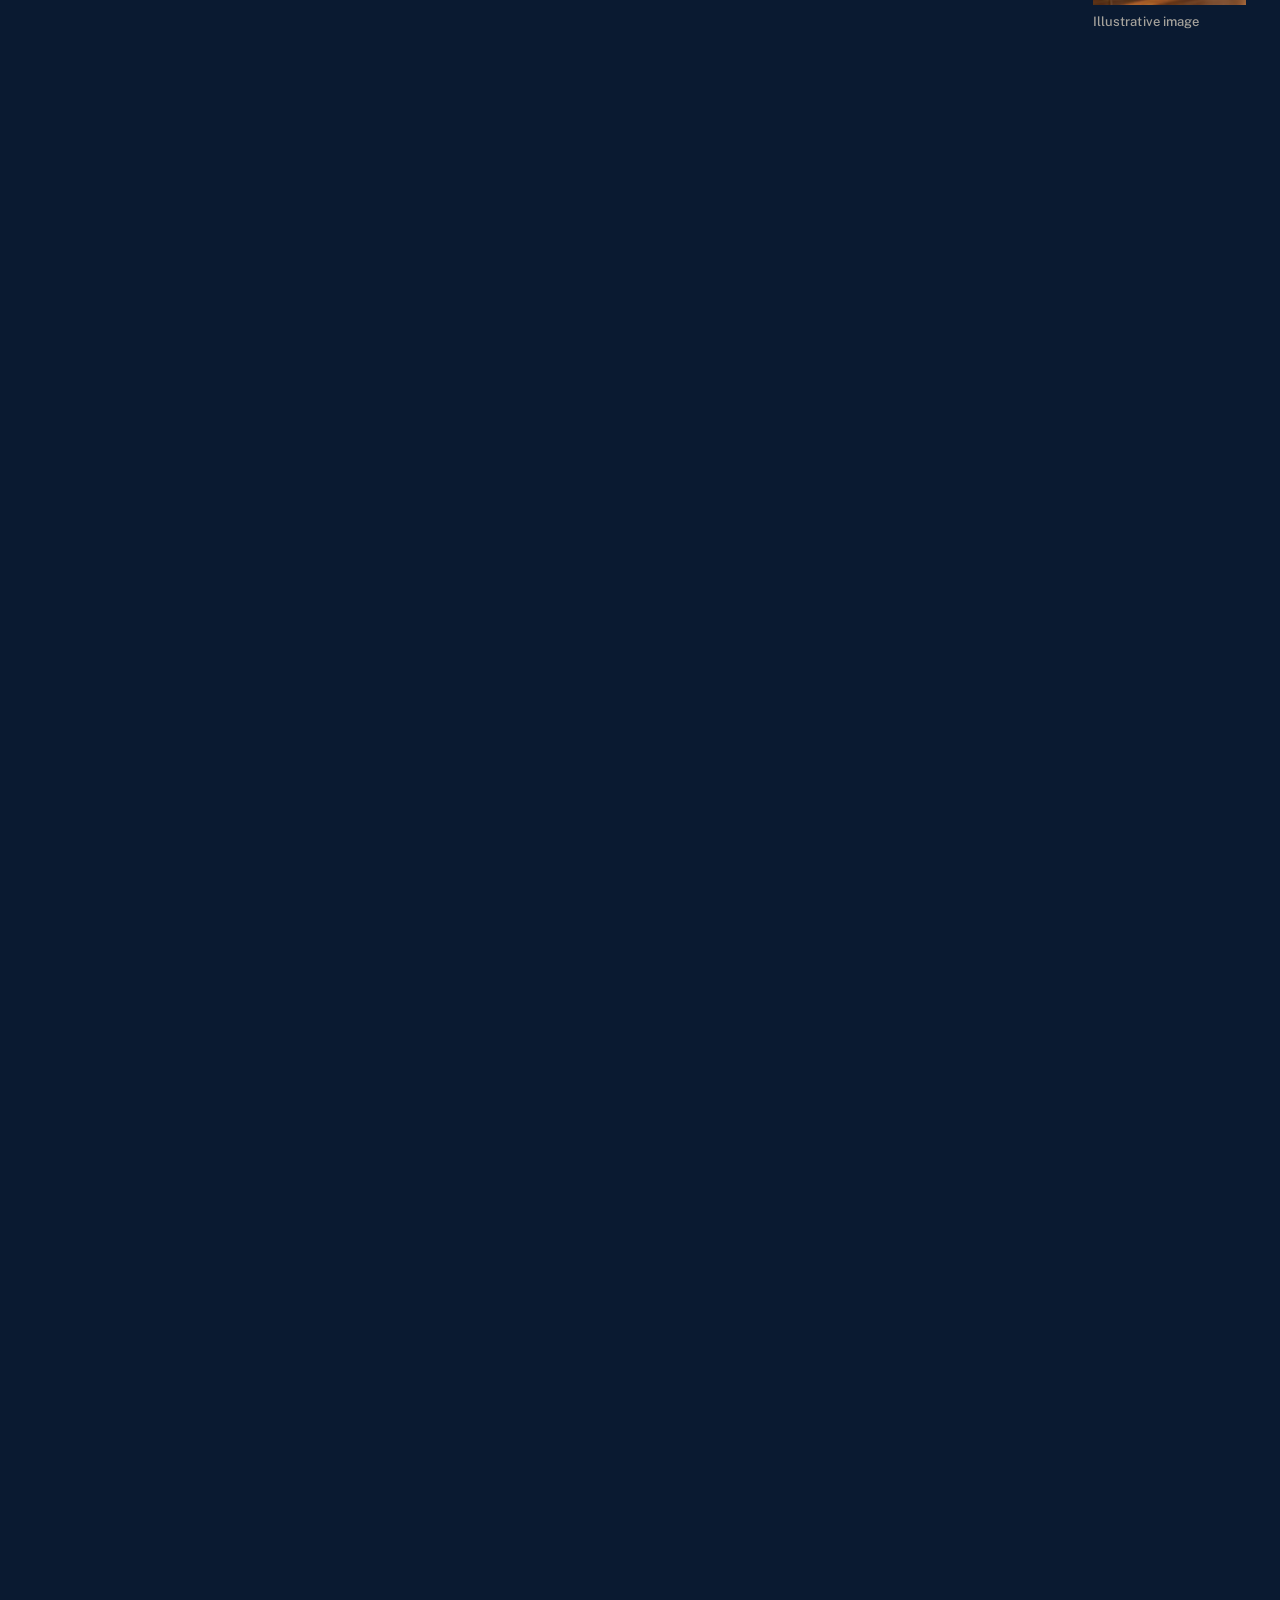
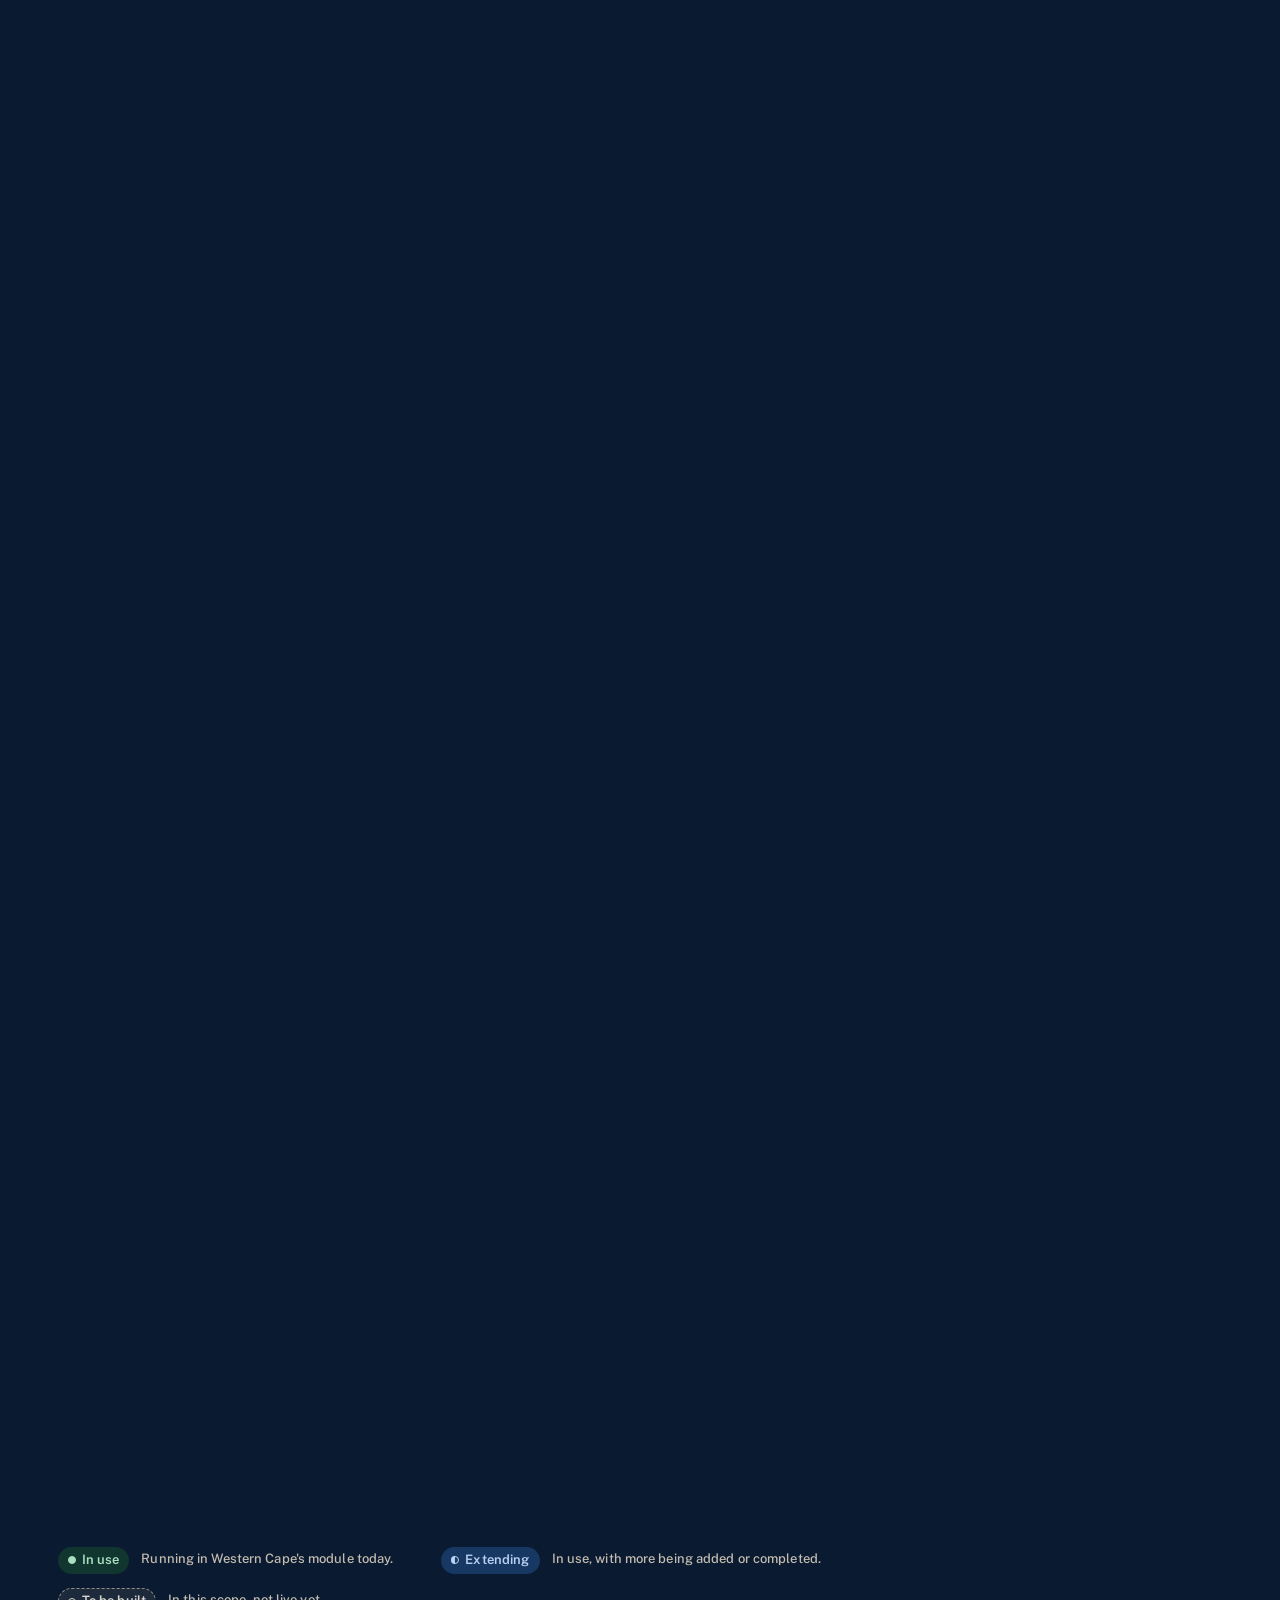
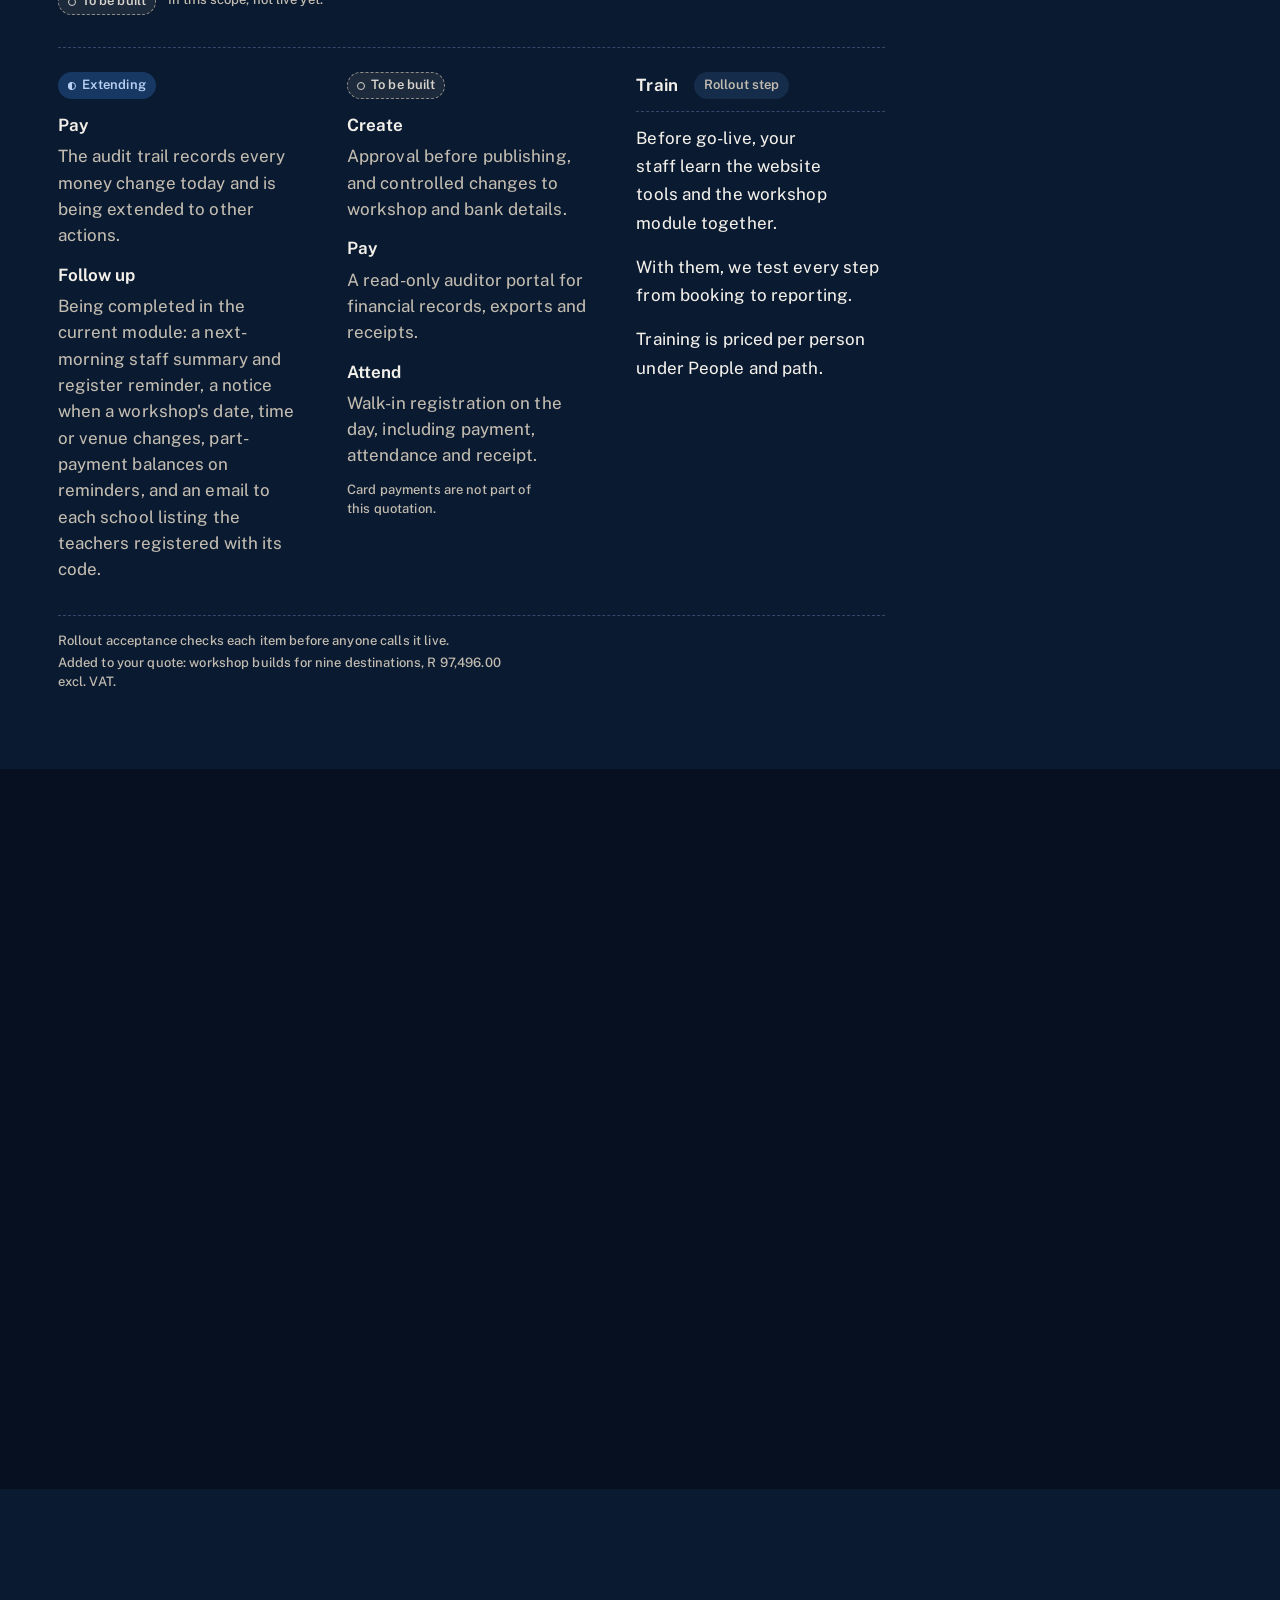
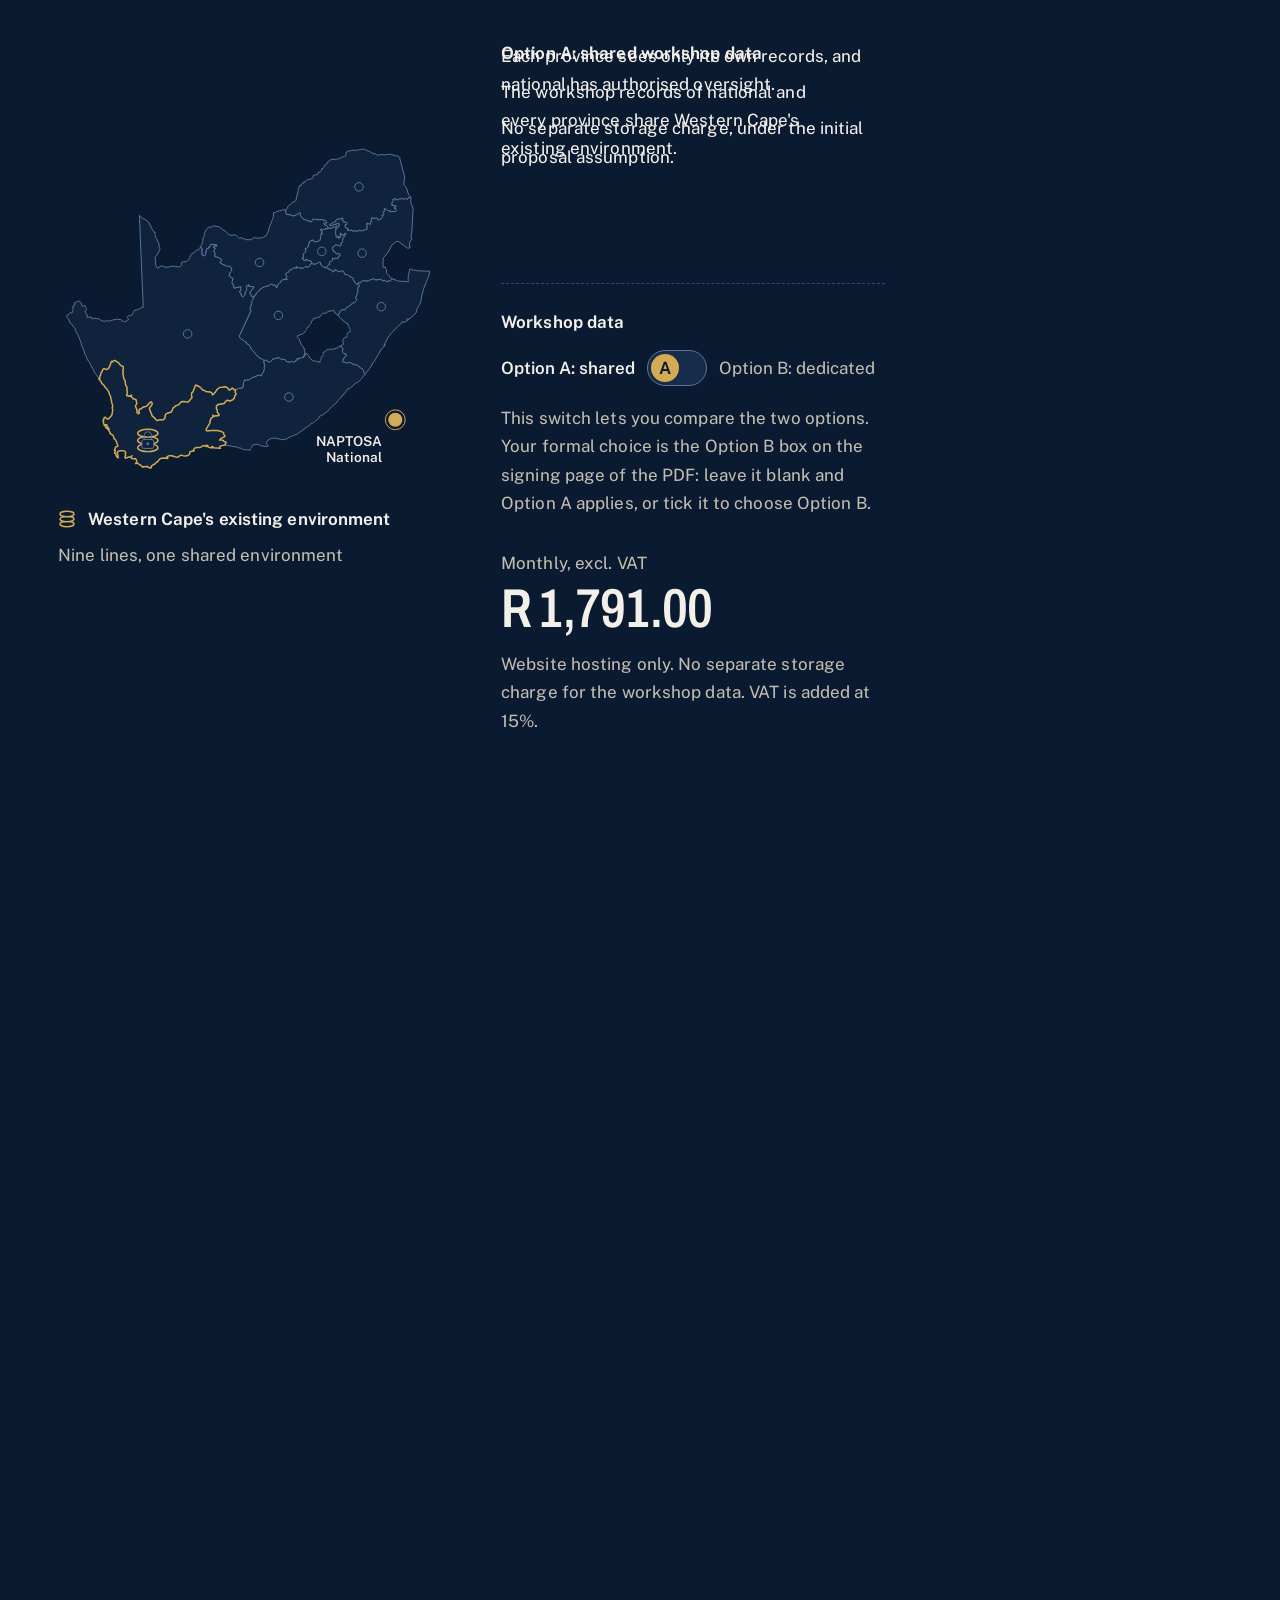
==== commit ba20c299: "Interim publish: guided quotation build in progress Owner-approved interim push (23 October 2026); t" ====
--- a/index.html
+++ b/index.html
@@ -1,215 +1,1223 @@
 <!doctype html>
-<html lang="en-ZA"><head><meta charset="utf-8"><meta name="viewport" content="width=device-width,initial-scale=1">
-<meta name="robots" content="noindex, nofollow"><meta name="description" content="Proposal and quotation LBTEC-NAPTOSA-NATIONAL-WEB-WS-001 for NAPTOSA National: a connected national and provincial website network and the workshop module."><link rel="icon" href="assets/naptosa-shield.webp" type="image/webp"><link rel="preload" as="image" href="assets/hero-poster.webp">
-<title>NAPTOSA National | Website Network and Workshop Module Proposal</title><style>
-@page { size: A4; margin: 16mm 15mm 18mm; }
-:root { --navy:#132f54; --blue:#225c90; --gold:#bd9238; --cream:#f8f4e9; --ink:#182633; --muted:#536371; --line:#d8e1e8; }
-* { box-sizing:border-box; }
-html { scroll-behavior:smooth; }
-@media (prefers-reduced-motion: reduce) { html { scroll-behavior:auto; } }
-body { margin:0; font:16px/1.52 Aptos, 'Segoe UI', Arial, sans-serif; color:var(--ink); background:#e7edf1; }
-.proposal { max-width:1060px; margin:32px auto; background:#fff; box-shadow:0 18px 65px #142c4430; }
-.topbar { background:var(--navy); color:white; padding:16px 48px; display:flex; justify-content:space-between; gap:20px; font-size:13px; letter-spacing:.04em; }
-.topbar b { color:#ebc878; }
-.cover { padding:72px 58px 62px; background:linear-gradient(135deg,#fff 0%,#fff 61%,#f4f8fb 100%); border-bottom:8px solid var(--gold); }
-.eyebrow { color:var(--blue); font-size:13px; font-weight:800; letter-spacing:.15em; text-transform:uppercase; }
-h1 { font-size:clamp(2.4rem,5vw,4.2rem); line-height:1.08; letter-spacing:-.045em; color:var(--navy); margin:14px 0 20px; max-width:800px; }
-.cover .lead { font-size:1.24rem; max-width:760px; color:#334b60; }
-.cover-meta { display:flex; flex-wrap:wrap; gap:16px 36px; margin-top:44px; border-top:1px solid var(--line); padding-top:20px; font-size:14px; }
-.cover-meta span { display:block; color:var(--muted); font-size:11px; text-transform:uppercase; letter-spacing:.12em; font-weight:700; }
-.content { padding:0 58px 52px; }
-nav { display:flex; flex-wrap:wrap; gap:8px; padding:26px 0 14px; }
-nav a { color:var(--navy); text-decoration:none; font-size:13px; font-weight:700; border:1px solid var(--line); border-radius:99px; padding:7px 11px; }
-nav a:hover, nav a:focus-visible { background:var(--cream); outline:2px solid var(--gold); outline-offset:2px; }
-section { padding:28px 0 18px; border-top:1px solid var(--line); }
-.section-no { color:var(--gold); font-weight:800; letter-spacing:.12em; font-size:12px; text-transform:uppercase; }
-h2 { font-size:1.75rem; line-height:1.2; letter-spacing:-.025em; color:var(--navy); margin:8px 0 12px; }
-h3 { color:var(--navy); font-size:1.08rem; margin:19px 0 7px; break-after:avoid; }
-p { margin:8px 0 12px; }
-.lede { font-size:1.12rem; color:#314b62; }
-.muted, small { color:var(--muted); }
-.grid { display:grid; grid-template-columns:repeat(3,1fr); gap:12px; margin:20px 0; }
-.card { background:#f5f8fa; border:1px solid var(--line); border-radius:10px; padding:18px; break-inside:avoid; }
-.card strong { display:block; color:var(--navy); font-size:1.55rem; line-height:1.1; margin:5px 0; }
-.card .label { font-size:12px; font-weight:800; color:var(--blue); text-transform:uppercase; letter-spacing:.09em; }
-.callout { background:var(--cream); border-left:5px solid var(--gold); padding:16px 20px; margin:18px 0; break-inside:avoid; }
-.two { display:grid; grid-template-columns:1fr 1fr; gap:24px; }
-ul,ol { padding-left:23px; }
-li { margin:6px 0; }
-.flow { display:grid; grid-template-columns:repeat(4,1fr); gap:9px; margin:18px 0; }
-.flow div { border-top:3px solid var(--gold); background:#f5f8fa; padding:12px; font-size:14px; }
-.flow b { display:block; color:var(--navy); }
-.network-map,.topology,.money-visual,.timeline,.payment-split { margin:20px 0; break-inside:avoid; }
-
-.storage-comparison { display:grid; grid-template-columns:1fr 1fr; gap:12px; margin:16px 0; break-inside:avoid; }
-.storage-model { border:1px solid var(--line); border-radius:10px; padding:13px; background:#f7fafc; }
-.storage-model h3 { margin:0 0 8px; }
-.shared-sources { display:flex; flex-wrap:wrap; justify-content:center; gap:5px; margin:10px 0; }
-.shared-sources span { padding:4px 7px; border:1px solid var(--line); border-radius:5px; background:#fff; color:var(--navy); font-size:11px; font-weight:700; }
-.shared-arrow { text-align:center; color:var(--gold); font-size:19px; font-weight:900; line-height:1; }
-.shared-db { margin:7px auto; max-width:220px; border-radius:8px; background:var(--navy); color:#fff; text-align:center; padding:10px; font-weight:800; }
-.shared-db small { display:block; color:#d6e6f2; font-weight:500; }
-.dedicated-grid { display:grid; grid-template-columns:repeat(3,1fr); gap:5px; margin:10px 0; }
-.dedicated-cell { text-align:center; padding:6px 3px; border:1px solid #cad8e2; border-radius:6px; background:white; color:var(--navy); font-size:10px; font-weight:800; }
-.lock-icon { display:block; width:21px; height:18px; margin:3px auto 1px; position:relative; border-radius:3px; background:#e7f1ea; border:1px solid #4c8061; }
-.lock-icon:before { content:""; position:absolute; width:8px; height:7px; left:5px; top:-7px; border:2px solid #4c8061; border-bottom:0; border-radius:7px 7px 0 0; }
-.national-oversight { text-align:center; background:#eaf1f6; border-radius:6px; padding:6px; color:var(--navy); font-size:11px; font-weight:800; }
-.wc-existing { margin-top:7px; padding:6px; border-left:3px solid var(--gold); background:#fff8e7; font-size:11px; }
-.training-visual { display:grid; grid-template-columns:1fr 26px 1fr 26px 1.1fr; align-items:center; gap:6px; margin:16px 0; text-align:center; }
-.training-visual div { padding:11px 6px; border:1px solid var(--line); border-radius:8px; background:#f7fafc; }
-.training-visual b { display:block; color:var(--navy); }
-.training-visual small { display:block; margin-top:3px; }
-.training-visual .arrow { border:0; background:transparent; color:var(--gold); font-size:21px; font-weight:900; }
-.training-visual .combined { background:#fff3c4; border-color:#efd06f; }
-
-.network-map { border:1px solid var(--line); border-radius:12px; padding:18px; background:#f7fafc; }
-.hub { margin:0 auto 14px; max-width:310px; text-align:center; background:var(--navy); color:#fff; padding:13px; border-radius:9px; font-weight:800; }
-.hub small { display:block; color:#d6e6f2; font-weight:500; }
-.branches { display:grid; grid-template-columns:repeat(3,1fr); gap:8px; }
-.branch { position:relative; border:1px solid var(--line); border-top:3px solid var(--blue); border-radius:7px; background:#fff; padding:9px; text-align:center; font-size:13px; }
-.branch.retained { border-top-color:var(--gold); background:#fffaf0; }
-.branch b { display:block; color:var(--navy); }
-.route { display:flex; align-items:center; justify-content:center; gap:12px; flex-wrap:wrap; padding:14px; background:#f5f8fa; border-radius:9px; text-align:center; }
-.route span { padding:8px 12px; background:white; border:1px solid var(--line); border-radius:7px; font-weight:700; color:var(--navy); }
-.route i { color:var(--gold); font-size:20px; font-style:normal; font-weight:800; }
-.status-grid { display:grid; grid-template-columns:repeat(3,1fr); gap:10px; margin:14px 0; break-inside:avoid; }
-.status-card { border:1px solid var(--line); border-radius:9px; padding:12px; background:#f8fafb; break-inside:avoid; }
-.status-card b { display:block; color:var(--navy); margin-bottom:4px; }
-.status-card small { display:block; }
-.journey { display:grid; grid-template-columns:repeat(4,1fr); gap:8px; margin:18px 0; counter-reset:step; }
-.journey article { position:relative; border:1px solid var(--line); border-radius:9px; padding:14px 12px; background:#f7fafc; }
-.journey article:before { counter-increment:step; content:counter(step,decimal-leading-zero); display:block; color:var(--gold); font-weight:900; letter-spacing:.08em; margin-bottom:5px; }
-.journey b { display:block; color:var(--navy); }
-.topology { display:grid; grid-template-columns:1fr 1fr; gap:14px; }
-.topology-card { border:1px solid var(--line); border-radius:10px; padding:16px; background:#f8fafb; break-inside:avoid; }
-.stores { display:flex; justify-content:center; align-items:center; gap:5px; flex-wrap:wrap; margin:14px 0; }
-.store { border:1px solid #9eb2c3; border-radius:5px; padding:7px; color:var(--navy); background:#fff; font-size:11px; text-align:center; }
-.store.national { background:var(--navy); color:white; }
-.barrow { display:grid; grid-template-columns:88px 1fr 110px; gap:8px; align-items:center; margin:9px 0; font-size:13px; }
-.bar { height:23px; display:flex; overflow:hidden; border-radius:5px; background:#edf1f4; }
-.bar span { display:block; height:100%; }
-.bar .web { background:#225c90; }.bar .workshop { background:#bd9238; }
-.bar-label { font-variant-numeric:tabular-nums; text-align:right; color:var(--navy); font-weight:800; }
-.saving-banner { margin-top:12px; padding:12px; border-radius:8px; background:#edf5ef; color:#24583d; font-weight:800; }
-.payment-split .bar { height:35px; }
-.timeline { display:grid; grid-template-columns:repeat(4,1fr); gap:0; border-top:3px solid var(--gold); }
-.timeline div { padding:12px 10px; border-left:1px solid var(--line); font-size:13px; }
-.timeline b { display:block; color:var(--navy); }
-table { width:100%; border-collapse:collapse; margin:15px 0; font-size:14px; }
-caption { text-align:left; color:var(--navy); font-weight:800; margin-bottom:6px; }
-th,td { padding:9px 10px; border-bottom:1px solid var(--line); text-align:left; vertical-align:top; }
-thead th { color:white; background:var(--navy); font-size:12px; }
-tbody tr:nth-child(even) { background:#f7f9fb; }
-td:not(:first-child),.sum { font-variant-numeric:tabular-nums; white-space:nowrap; }
-.total { background:#eaf1f6 !important; color:var(--navy); font-weight:800; }
-.total th,.total td { border-top:2px solid var(--navy); }
-.old-rate { display:block; color:var(--navy); font-size:12px; font-weight:700; }
-.discount-rate { display:inline-block; padding:3px 7px; border-radius:4px; background:#ffe58a; color:#172c42; font-weight:900; white-space:nowrap; }
-.rate-highlight { display:inline-block; padding:3px 7px; border-radius:4px; background:#ffe58a; color:#172c42; font-weight:900; white-space:nowrap; }
-.offer-column { background:#ffe58a !important; color:#172c42 !important; font-weight:900 !important; }
-.revised-column { background:#fff3c4 !important; color:var(--navy); font-weight:900; }
-.price-note { font-size:13px; color:var(--muted); }
-.status { display:inline-block; color:#276047; background:#e6f2ea; padding:1px 7px; border-radius:4px; font-weight:700; font-size:12px; }
-.status.future { color:#785218; background:#fbf0d7; }
-.quote-box { background:var(--navy); color:white; padding:24px; border-radius:10px; margin:18px 0; break-inside:avoid; }
-.quote-box strong { font-size:2rem; display:block; }
-.quote-box span { color:#d6e6f2; }
-.signature { display:grid; grid-template-columns:1.1fr 1.1fr .65fr; gap:24px; margin:36px 0 12px; }
-.signature div { border-top:1px solid var(--navy); padding-top:5px; font-size:13px; color:var(--muted); }
-.tickbox { display:inline-block; width:13px; height:13px; border:1px solid var(--navy); vertical-align:-1px; margin-right:5px; }
-.footer { padding:24px 58px; background:#edf3f7; font-size:12px; color:var(--muted); }
-.download { display:inline-block; margin:18px 0 0; padding:12px 18px; background:var(--navy); color:white; font-weight:700; text-decoration:none; border-radius:5px; }
-.download:hover,.download:focus-visible { background:var(--blue); outline:3px solid var(--gold); outline-offset:3px; }
-@media(max-width:700px) { .proposal{margin:0;box-shadow:none}.topbar{padding:14px 22px}.cover{padding:48px 22px}.content{padding:0 22px 30px}.grid,.two{grid-template-columns:1fr}.flow{grid-template-columns:1fr 1fr}.footer{padding:22px}table{display:block;overflow-x:auto;white-space:nowrap} }
-@media(max-width:700px) { .storage-comparison{grid-template-columns:1fr}.training-visual{grid-template-columns:1fr}.training-visual .arrow{transform:rotate(90deg)}.branches,.status-grid{grid-template-columns:repeat(2,1fr)}.journey,.topology{grid-template-columns:1fr 1fr}.barrow{grid-template-columns:72px 1fr 84px}.timeline{grid-template-columns:1fr 1fr;border-top:0;border-left:3px solid var(--gold)} }
-@media print { html{scroll-behavior:auto}body{background:white;font-size:10.5pt}.proposal{box-shadow:none;margin:0;max-width:none}.topbar{padding:10px 0}.cover{padding:26px 0 25px}.cover h1{font-size:35pt}.cover .lead{font-size:14pt}.content{padding:0}.footer{padding:15px 0}nav,.download{display:none}section{padding:17px 0 8px}h2{font-size:18pt}h3{font-size:12pt}.grid{gap:8px}.card{padding:10px}.card strong{font-size:17pt}.flow{gap:5px}.flow div{padding:7px}table{font-size:9pt}th,td{padding:5px 6px}.card, .callout, .quote-box, table, tr, .flow, #acceptance,.network-map,.topology,.journey,.timeline,.payment-split,.status-grid,.status-card { break-inside:avoid-page }.workshop-ops{break-before:page} #overview,#data,#investment,#monthly,#delivery,#acceptance{break-before:page}.print-break{break-before:page} a{color:inherit;text-decoration:none} }
-</style><link rel="stylesheet" href="scrollcraft.css"><link rel="stylesheet" href="proposal.css?v=20261022-13"></head>
-<body><main class="proposal" id="top">
+<html lang="en-ZA">
+<head>
+<meta charset="utf-8">
+<meta name="viewport" content="width=device-width,initial-scale=1,viewport-fit=cover">
+<meta name="robots" content="noindex, nofollow">
+<meta name="description" content="Proposal and quotation LBTEC-NAPTOSA-NATIONAL-WEB-WS-001 for NAPTOSA National: a connected national and provincial website network and the workshop module.">
+<link rel="icon" href="assets/hero/naptosa-shield.webp?v=1d43189bdd" type="image/webp">
+<link rel="preload" as="image" href="assets/hero/hero-poster.webp?v=22edb4dcee">
+<title>NAPTOSA National | Website Network and Workshop Module Proposal</title>
+<script>document.documentElement.classList.add('nq-js');</script>
+<noscript><style>[data-sc-cue],[data-sc-in],[data-sc-stagger]>*{opacity:1!important;transform:none!important}</style></noscript>
+<link rel="stylesheet" href="scrollcraft.css?v=519e254c18">
+<link rel="stylesheet" href="css/tokens.css?v=b6cd4a9d09">
+<link rel="stylesheet" href="css/fonts.css?v=82a7511edf">
+<link rel="stylesheet" href="css/base.css?v=7a3cf46d9b">
+<link rel="stylesheet" href="css/hero.css?v=a13bc28362">
+<link rel="stylesheet" href="css/panel.css?v=644a4c6e69">
+<link rel="stylesheet" href="css/map.css?v=7663b930d8">
+<link rel="stylesheet" href="css/act-01-network.css?v=1cefe5e367">
+<link rel="stylesheet" href="css/act-02-sites.css?v=a57c57091e">
+<link rel="stylesheet" href="css/act-03-workshop.css?v=17c790f966">
+<link rel="stylesheet" href="css/act-04-data.css?v=58df69fe97">
+<link rel="stylesheet" href="css/act-05-quotation.css?v=e9a0e6c973">
+<link rel="stylesheet" href="css/act-06-path.css?v=b27bf52f5f">
+<link rel="stylesheet" href="css/act-07-accept.css?v=3ba9bc9f71">
+<script defer src="scrollcraft.js?v=62f3c69e1d"></script>
+<script defer src="js/figures.js?v=30b381aa50"></script>
+<script defer src="js/quote-state.js?v=c0cf22bce7"></script>
+<script defer src="js/bind.js?v=f014bf0c6c"></script>
+<script defer src="js/network-map.js?v=c471850a11"></script>
+<script defer src="js/quote-panel.js?v=ab75e50c8e"></script>
+<script defer src="js/controls.js?v=e2fc47a626"></script>
+<script defer src="js/main.js?v=3eb5855168"></script>
+</head>
+<body>
+<header class="cover" id="overview" data-sc-act="scrub" data-sc-span="2.2" data-sc-dwell="0.28" data-nq-chapter="overview">
+<a class="nq-skip" href="#main">Skip to main content</a>
 <div class="topbar"><b>LBTec (Pty) Ltd t/a Smart AI Solutions</b><span>QUOTATION  |  LBTEC-NAPTOSA-NATIONAL-WEB-WS-001</span></div>
-<header class="cover" id="overview" data-sc-act="scrub" data-sc-span="2.2" data-sc-dwell="0.28"><div class="sc-stage" data-sc-stage><img class="sc-stage__poster" src="assets/hero-poster.webp" alt=""><video data-sc-scrub data-sc-src="assets/hero.mp4" data-sc-src-mobile="assets/hero-mobile.mp4" playsinline muted aria-hidden="true"></video><div class="sc-scrim"></div></div><div class="hero-copy"><div class="eyebrow">Proposal and quotation  |  22 October 2026</div>
+<div class="sc-stage" data-sc-stage><img class="sc-stage__poster" src="assets/hero/hero-poster.webp?v=22edb4dcee" alt=""><video data-sc-scrub data-sc-src="assets/hero/hero.mp4?v=dfe05303f4" data-sc-src-mobile="assets/hero/hero-mobile.mp4?v=85890b2d48" playsinline muted aria-hidden="true"></video><div class="sc-scrim"></div><p class="nq-hero-note">Illustrative image</p></div><div class="hero-copy"><div class="eyebrow">Proposal and quotation  |  22 October 2026</div>
 <h1>One NAPTOSA network.<br>Ten distinct voices.</h1>
 <p class="lead">A modern national website, eight new or rebuilt provincial microsites, the existing Western Cape site connected into the network, and a workshop module designed for local control with national oversight.</p>
-<div class="grid"><div class="card"><span class="label">Once-off build  |  excl. VAT</span><strong>R 171,992.00</strong><span>Nine charged entities; Western Cape existing build retained</span></div>
+<div class="grid" data-nq-price-row><div class="card"><span class="label">Once-off build  |  excl. VAT</span><strong>R 171,992.00</strong><span>Nine charged entities; Western Cape existing build retained</span></div>
 <div class="card"><span class="label">Monthly website hosting</span><strong>R 1,791.00</strong><span>Nine new services at R 199 each; Western Cape remains on its existing arrangement</span></div>
 <div class="card"><span class="label">Optional dedicated data</span><strong>R 4,491.00</strong><span>Nine new workshop environments at R 499 each per month; Western Cape remains on its existing arrangement</span></div></div>
 <div class="network-map" aria-label="Ten connected destinations: one national site, eight new provincial sites, and the retained Western Cape site"><b>One national hub  |  nine provincial destinations</b><div class="branches"><div class="branch"><b>National</b>1 site</div><div class="branch"><b>Eight new builds</b>EC  |  FS  |  Gauteng  |  KZN  |  Limpopo  |  Mpumalanga  |  North West  |  Northern Cape</div><div class="branch retained"><b>Western Cape</b>Existing site retained</div></div></div>
 <div class="cover-meta"><div><span>Prepared for</span>NAPTOSA National  |  Attention: Michelle Mosupye</div><div><span>Prepared by</span>LBTec (Pty) Ltd t/a Smart AI Solutions  |  Loxly Atkinson</div><div><span>Decision</span>National acceptance for the agreed rollout</div></div>
-<a class="download" href="downloads/LBTec-NAPTOSA-National-Web-and-Workshop-Proposal.pdf" download>Download the official quotation (PDF)</a></div></header><nav class="chapter-nav" aria-label="Proposal chapters"><button class="chapter-toggle" type="button" aria-expanded="false" aria-controls="proposal-chapter-links" aria-label="Open proposal chapter list"><span aria-hidden="true">☰</span></button><div class="chapter-links" id="proposal-chapter-links"><a href="#overview" aria-label="Overview" aria-current="location"><span>01</span><i>Overview</i></a><a href="#network" aria-label="Network"><span>02</span><i>Network</i></a><a href="#scope" aria-label="Scope"><span>03</span><i>Scope</i></a><a href="#workshop-detail" aria-label="Workshop"><span>04</span><i>Workshop</i></a><a href="#data" aria-label="Data"><span>05</span><i>Data</i></a><a href="#investment" aria-label="Accreditation"><span>06</span><i>Accreditation</i></a><a href="#monthly" aria-label="Monthly services"><span>07</span><i>Monthly</i></a><a href="#training" aria-label="Training"><span>08</span><i>Training</i></a><a href="#delivery" aria-label="Delivery and terms"><span>09</span><i>Delivery</i></a><a href="#acceptance" aria-label="Acceptance"><span>10</span><i>Accept</i></a></div></nav><div class="content"><a class="download" href="downloads/LBTec-NAPTOSA-National-Web-and-Workshop-Proposal.pdf" download>Download the official quotation (PDF)</a>
+<a class="download" href="downloads/LBTec-NAPTOSA-National-Web-and-Workshop-Proposal.pdf" download>Download the official quotation (PDF)</a></div></header>
+<aside class="nq-panel" id="nq-panel" data-ground="night" aria-labelledby="nq-panel-title" data-nq-panel>
+<div class="nq-panel__head">
+<h2 class="nq-panel__title" id="nq-panel-title" tabindex="-1">Your quote</h2>
+<button type="button" class="nq-btn nq-btn--outline nq-panel__close nq-needs-js" data-nq-sheet-close>Close</button>
+</div>
+<dl class="nq-totals">
+<div class="nq-total">
+<dt>Build, once-off</dt>
+<dd><span class="nq-total__fig nq-money">R 171,992.00</span> <span class="nq-total__note">excl. VAT</span></dd>
+</div>
+<div class="nq-total" data-nq-total="monthly">
+<dt>Monthly</dt>
+<dd><span class="nq-total__fig nq-money" data-nq-bind="monthly">R 1,791.00</span> <span class="nq-total__note" data-nq-bind="monthlyNote">excl. VAT, Option A</span></dd>
+</div>
+<div class="nq-total" data-nq-total="training">
+<dt>Training</dt>
+<dd><span class="nq-total__fig" data-nq-bind="trainingFig">Not chosen yet</span> <span class="nq-total__note" data-nq-bind="trainingNote">R 2,500.00 per person</span></dd>
+</div>
+</dl>
+<div class="nq-minimap nq-needs-js" data-nq-map="mini" data-nq-map-mode="lit" data-nq-map-src="assets/map/za-network.svg?v=f6dc84bd88" aria-hidden="true"></div>
+<nav class="nq-chapters" aria-label="Proposal chapters">
+<p class="nq-now">Chapter: <span data-nq-now>Overview</span></p>
+<button type="button" class="nq-btn nq-btn--outline nq-chapters__toggle nq-needs-js" aria-expanded="false" aria-controls="nq-chapter-list" data-nq-chapters-toggle>Show chapters</button>
+<ol class="nq-chapters__list" id="nq-chapter-list" role="list">
+<li><a href="#overview" data-nq-chapter-link="overview"><span class="nq-chapters__name">Overview</span><span class="nq-chapters__adds">The three headline amounts</span></a></li>
+<li><a href="#network" data-nq-chapter-link="network"><span class="nq-chapters__name">The network</span><span class="nq-chapters__adds">Ten destinations, Western Cape retained</span></a></li>
+<li><a href="#sites" data-nq-chapter-link="sites"><span class="nq-chapters__name">What every site gets</span><span class="nq-chapters__adds">Website builds: R 74,496.00</span></a></li>
+<li><a href="#workshop" data-nq-chapter-link="workshop"><span class="nq-chapters__name">A workshop day</span><span class="nq-chapters__adds">Workshop builds: R 97,496.00</span></a></li>
+<li><a href="#data" data-nq-chapter-link="data"><span class="nq-chapters__name">Your data, your choice</span><span class="nq-chapters__adds">Monthly amount: Option A or Option B</span></a></li>
+<li><a href="#quotation" data-nq-chapter-link="quotation"><span class="nq-chapters__name">The quotation</span><span class="nq-chapters__adds">Every entity, the savings and VAT</span></a></li>
+<li><a href="#path" data-nq-chapter-link="path"><span class="nq-chapters__name">People and path</span><span class="nq-chapters__adds">Training and the rollout</span></a></li>
+<li><a href="#acceptance" data-nq-chapter-link="acceptance"><span class="nq-chapters__name">Acceptance</span><span class="nq-chapters__adds">Your choices and the PDF to sign</span></a></li>
+</ol>
+</nav>
+<a class="nq-link nq-panel__pdf" href="downloads/LBTec-NAPTOSA-National-Web-and-Workshop-Proposal.pdf" download>Download the official quotation (PDF)</a>
+</aside>
+<div class="nq-bar nq-needs-js" data-ground="night" data-nq-bar>
+<p class="nq-bar__sum"><span class="nq-bar__label">Your quote</span><span class="nq-bar__fig nq-fig" data-nq-bind="barSummary">R 171,992.00 build  |  R 1,791.00 a month</span></p>
+<button type="button" class="nq-btn nq-btn--outline nq-bar__open" aria-expanded="false" aria-controls="nq-panel" data-nq-sheet-open>Open quote</button>
+</div>
+<p class="nq-sr" id="nq-live" aria-live="polite"></p>
+<main id="main" tabindex="-1">
+<section id="network" class="nq-act nq-act--network" data-sc-act="pin" data-sc-span="2.6" data-ground="night" data-nq-chapter="network" data-chapter-name="The network" aria-labelledby="network-title">
+<div class="nq-stage nq-network" data-sc-stage>
+<div class="nq-network__map">
+<div class="nq-map" data-nq-map="network" data-nq-map-plates data-nq-map-mode="lit" data-nq-map-progress="act" data-nq-map-src="assets/map/za-network.svg?v=f6dc84bd88"><noscript><img class="nq-map__fallback" src="assets/map/za-network.svg?v=f6dc84bd88" alt="Map of the NAPTOSA network: the national hub and South Africa's nine provinces" width="1024" height="919"></noscript></div>
+</div>
+<div class="nq-network__copy">
+<div class="nq-state nq-network__s1">
+<p class="nq-mono nq-network__opener" aria-hidden="true" data-sc-cue="0 0.3 0 0.22">1 + 9</p>
+<h2 class="nq-head" id="network-title" data-sc-cue="0 0.3 0.42 0.2" data-sc-kinetic="lines">Every province keeps its own voice.</h2>
+<p class="nq-lead" data-sc-cue="0.05 0.3 0.4 0.2">One national mother site at the centre, with nine provincial destinations connected to it.</p>
+</div>
+<ul class="nq-state nq-lines nq-network__lines">
+<li data-sc-cue="0.26 0.64 0.36 0.16">National sets the shared design, the navigation and the oversight.</li>
+<li data-sc-cue="0.29 0.64 0.36 0.16">Each province publishes its own news, resources and pages.</li>
+<li data-sc-cue="0.32 0.64 0.36 0.16">Eight provinces get a new or rebuilt site.</li>
+<li data-sc-cue="0.35 0.64 0.36 0.16">Western Cape is already lit: its site, domain, infrastructure and paid workshop build stay as they are.</li>
+</ul>
+<ul class="nq-state nq-lines nq-network__lines">
+<li data-sc-cue="0.62 1 0.3 0.1">Provincial sites are planned as microsites, preferably on subdomains.</li>
+<li data-sc-cue="0.65 1 0.3 0.1">We settle the final domain and subdomain names with you in discovery.</li>
+<li data-sc-cue="0.68 1 0.3 0.1">Workshop records stay scoped to their province, and national has authorised oversight.</li>
+<li data-sc-cue="0.71 1 0.3 0.1">Where those records are stored is a separate choice, further down the page.</li>
+</ul>
+</div>
+</div>
+</section>
+<div class="nq-coda nq-coda--network" data-sc-act="flow" data-ground="night" data-nq-chapter="network">
+<div class="nq-wrap nq-atlas">
+<div class="nq-atlas__map">
+<div class="nq-atlas__sticky">
+<div class="nq-map nq-locator" data-nq-map="locator" data-nq-map-plates data-nq-map-mode="lit" data-nq-map-src="assets/map/za-network.svg?v=f6dc84bd88" data-nq-map-label="Map of the NAPTOSA network: the national hub and South Africa's nine provinces"><noscript><img class="nq-map__fallback" src="assets/map/za-network.svg?v=f6dc84bd88" alt="Map of the NAPTOSA network: the national hub and South Africa's nine provinces" width="1024" height="919"></noscript><div class="nq-locator__tip" aria-hidden="true" hidden></div></div>
+<p class="nq-atlas__hint" data-nq-fade>Select a province to see what it gets.</p>
+<p class="nq-atlas__source" data-nq-fade>Province outlines: Natural Earth, public domain, simplified.</p>
+</div>
+</div>
+<ul class="nq-dests" role="list" data-nq-dests>
+<li class="nq-dest" data-prov="national" data-nq-fade>
+<h3 class="nq-dest__h"><button type="button" class="nq-dest__btn" id="nq-dest-national-btn" aria-controls="nq-dest-national" data-nq-dest="national"><span class="nq-dest__name">National hub</span><span class="nq-dest__mark" aria-hidden="true"></span></button></h3>
+<div class="nq-dest__body" id="nq-dest-national" role="region" aria-labelledby="nq-dest-national-btn">
+<ul class="nq-lines">
+<li>The national mother site: a new, modern national website.</li>
+<li>Website build R 8,999.00, workshop build R 12,499.00.</li>
+<li>Authorised oversight across every province.</li>
+</ul>
+</div>
+</li>
+<li class="nq-dest" data-prov="ZA-EC" data-nq-fade>
+<h3 class="nq-dest__h"><button type="button" class="nq-dest__btn" id="nq-dest-ec-btn" aria-controls="nq-dest-ec" data-nq-dest="ZA-EC"><span class="nq-dest__name">Eastern Cape</span><span class="nq-dest__mark" aria-hidden="true"></span></button></h3>
+<div class="nq-dest__body" id="nq-dest-ec" role="region" aria-labelledby="nq-dest-ec-btn">
+<ul class="nq-lines">
+<li>A new site.</li>
+<li>Website build R 8,999.00, workshop build R 12,499.00.</li>
+<li>It publishes its own pages, and its workshop records stay scoped to the province.</li>
+</ul>
+</div>
+</li>
+<li class="nq-dest" data-prov="ZA-FS" data-nq-fade>
+<h3 class="nq-dest__h"><button type="button" class="nq-dest__btn" id="nq-dest-fs-btn" aria-controls="nq-dest-fs" data-nq-dest="ZA-FS"><span class="nq-dest__name">Free State</span><span class="nq-dest__mark" aria-hidden="true"></span></button></h3>
+<div class="nq-dest__body" id="nq-dest-fs" role="region" aria-labelledby="nq-dest-fs-btn">
+<ul class="nq-lines">
+<li>A new site.</li>
+<li>Website build R 7,700.00, workshop build R 9,500.00.</li>
+<li>It publishes its own pages, and its workshop records stay scoped to the province.</li>
+</ul>
+</div>
+</li>
+<li class="nq-dest" data-prov="ZA-GT" data-nq-fade>
+<h3 class="nq-dest__h"><button type="button" class="nq-dest__btn" id="nq-dest-gt-btn" aria-controls="nq-dest-gt" data-nq-dest="ZA-GT"><span class="nq-dest__name">Gauteng</span><span class="nq-dest__mark" aria-hidden="true"></span></button></h3>
+<div class="nq-dest__body" id="nq-dest-gt" role="region" aria-labelledby="nq-dest-gt-btn">
+<ul class="nq-lines">
+<li>Has a site today, rebuilt into the network.</li>
+<li>Website build R 8,999.00, workshop build R 12,499.00.</li>
+<li>It publishes its own pages, and its workshop records stay scoped to the province.</li>
+</ul>
+</div>
+</li>
+<li class="nq-dest" data-prov="ZA-NL" data-nq-fade>
+<h3 class="nq-dest__h"><button type="button" class="nq-dest__btn" id="nq-dest-nl-btn" aria-controls="nq-dest-nl" data-nq-dest="ZA-NL"><span class="nq-dest__name">KwaZulu-Natal</span><span class="nq-dest__mark" aria-hidden="true"></span></button></h3>
+<div class="nq-dest__body" id="nq-dest-nl" role="region" aria-labelledby="nq-dest-nl-btn">
+<ul class="nq-lines">
+<li>Has a site today, rebuilt into the network.</li>
+<li>Website build R 8,999.00, workshop build R 12,499.00.</li>
+<li>It publishes its own pages, and its workshop records stay scoped to the province.</li>
+</ul>
+</div>
+</li>
+<li class="nq-dest" data-prov="ZA-LP" data-nq-fade>
+<h3 class="nq-dest__h"><button type="button" class="nq-dest__btn" id="nq-dest-lp-btn" aria-controls="nq-dest-lp" data-nq-dest="ZA-LP"><span class="nq-dest__name">Limpopo</span><span class="nq-dest__mark" aria-hidden="true"></span></button></h3>
+<div class="nq-dest__body" id="nq-dest-lp" role="region" aria-labelledby="nq-dest-lp-btn">
+<ul class="nq-lines">
+<li>A new site.</li>
+<li>Website build R 7,700.00, workshop build R 9,500.00.</li>
+<li>It publishes its own pages, and its workshop records stay scoped to the province.</li>
+</ul>
+</div>
+</li>
+<li class="nq-dest" data-prov="ZA-MP" data-nq-fade>
+<h3 class="nq-dest__h"><button type="button" class="nq-dest__btn" id="nq-dest-mp-btn" aria-controls="nq-dest-mp" data-nq-dest="ZA-MP"><span class="nq-dest__name">Mpumalanga</span><span class="nq-dest__mark" aria-hidden="true"></span></button></h3>
+<div class="nq-dest__body" id="nq-dest-mp" role="region" aria-labelledby="nq-dest-mp-btn">
+<ul class="nq-lines">
+<li>A new site.</li>
+<li>Website build R 7,700.00, workshop build R 9,500.00.</li>
+<li>It publishes its own pages, and its workshop records stay scoped to the province.</li>
+</ul>
+</div>
+</li>
+<li class="nq-dest" data-prov="ZA-NW" data-nq-fade>
+<h3 class="nq-dest__h"><button type="button" class="nq-dest__btn" id="nq-dest-nw-btn" aria-controls="nq-dest-nw" data-nq-dest="ZA-NW"><span class="nq-dest__name">North West</span><span class="nq-dest__mark" aria-hidden="true"></span></button></h3>
+<div class="nq-dest__body" id="nq-dest-nw" role="region" aria-labelledby="nq-dest-nw-btn">
+<ul class="nq-lines">
+<li>A new site.</li>
+<li>Website build R 7,700.00, workshop build R 9,500.00.</li>
+<li>It publishes its own pages, and its workshop records stay scoped to the province.</li>
+</ul>
+</div>
+</li>
+<li class="nq-dest" data-prov="ZA-NC" data-nq-fade>
+<h3 class="nq-dest__h"><button type="button" class="nq-dest__btn" id="nq-dest-nc-btn" aria-controls="nq-dest-nc" data-nq-dest="ZA-NC"><span class="nq-dest__name">Northern Cape</span><span class="nq-dest__mark" aria-hidden="true"></span></button></h3>
+<div class="nq-dest__body" id="nq-dest-nc" role="region" aria-labelledby="nq-dest-nc-btn">
+<ul class="nq-lines">
+<li>A new site.</li>
+<li>Website build R 7,700.00, workshop build R 9,500.00.</li>
+<li>It publishes its own pages, and its workshop records stay scoped to the province.</li>
+</ul>
+</div>
+</li>
+<li class="nq-dest nq-dest--retained" data-prov="ZA-WC" data-nq-fade>
+<h3 class="nq-dest__h"><button type="button" class="nq-dest__btn" id="nq-dest-wc-btn" aria-controls="nq-dest-wc" data-nq-dest="ZA-WC"><span class="nq-dest__name">Western Cape</span><span class="nq-dest__mark" aria-hidden="true"></span></button></h3>
+<div class="nq-dest__body" id="nq-dest-wc" role="region" aria-labelledby="nq-dest-wc-btn">
+<ul class="nq-lines">
+<li>Its existing site, domain and paid workshop build are retained.</li>
+<li>No new build charge: R 0.00.</li>
+<li>Its monthly arrangement stays separate.</li>
+</ul>
+</div>
+</li>
+</ul>
+<div class="nq-wc-address">
+<h3 class="nq-h3 nq-wc-address__h" data-nq-fade>Western Cape's address</h3>
+<ul class="nq-lines nq-wc-address__lines">
+<li data-nq-fade>A NAPTOSA .org.za subdomain for Western Cape will redirect to naptosawc.co.za.</li>
+<li data-nq-fade>It never redirects the other way, so naptosawc.co.za stays the home address.</li>
+<li data-nq-fade>Both addresses lead to the same paid-for website.</li>
+<li data-nq-fade>We test the redirect for paths, links, certificates and analytics.</li>
+<li data-nq-fade>There is no rebuild and no duplicate site.</li>
+<li data-nq-fade>The naptosawc.co.za domain is kept, not cancelled.</li>
+<li data-nq-fade>If a provider charges a fee to cancel or transfer an unrelated .co.za domain, we tell you the amount before we act.</li>
+<li data-nq-fade>A full Western Cape rebuild is available at R 8,999.00 excl. VAT, only if you commission it separately. It is not in any total.</li>
+</ul>
+</div>
+</div>
+</div>
+<script defer src="js/act-01-network.js?v=f758bf5e48"></script>
+<section id="sites" class="nq-act nq-act--sites" data-sc-act="flow" data-ground="day" data-nq-chapter="sites" data-chapter-name="What every site gets" aria-labelledby="sites-title">
+<div class="nq-sites__frame" data-nq-sites-frame>
+<div class="nq-sites__night" data-ground="night" aria-hidden="true">
+<div class="nq-sites__map"><div class="nq-map" data-nq-map="sites" data-nq-map-mode="lit" data-nq-map-src="assets/map/za-network.svg?v=f6dc84bd88"></div></div>
+</div>
+<div class="nq-sites__iris" data-sc-reveal="iris" data-sc-reveal-at="0.12 0.42">
+<div class="nq-sites__sheet" data-ground="day">
+<div class="nq-sites__sheet-in">
+<div class="nq-sites__head">
+<p class="nq-mono nq-sites__nine nq-sites__nine--sheet" aria-hidden="true">9</p>
+<div class="nq-map nq-sites__key nq-sites__key--sheet" data-nq-map="sites-key" data-nq-map-mode="blueprint" data-nq-map-src="assets/map/za-network.svg?v=f6dc84bd88" aria-hidden="true"></div>
+</div>
+<figure class="nq-plan" data-nq-plan>
+<div class="nq-plan__draw">
+<svg class="nq-plan__svg nq-plan__svg--desk" viewBox="0 -16 620 530" role="img" aria-label="Line drawing of the plan every new site follows: shared national header, provincial news, resources, contact details, local pages, workshop bookings and a search foundation, on phone and desktop." focusable="false">
+<g class="nq-plan__part" data-part="frames">
+<rect class="pl" x="98" y="20" width="300" height="390" rx="6" pathLength="1"/>
+<line class="pl" x1="98" y1="38" x2="398" y2="38" pathLength="1"/>
+<rect class="pl pl--fine" x="170" y="26" width="130" height="6" rx="3" pathLength="1"/>
+<rect class="pl" x="0" y="214" width="80" height="196" rx="9" pathLength="1"/>
+<line class="pl pl--fine" x1="32" y1="222" x2="48" y2="222" pathLength="1"/>
+<line class="pl pl--fine" x1="28" y1="400" x2="52" y2="400" pathLength="1"/>
+<circle class="pl-node" cx="14" cy="240" r="2.6"/>
+</g>
+<g class="nq-plan__part" data-part="header">
+<rect class="pl" x="108" y="48" width="280" height="30" pathLength="1"/>
+<circle class="pl" cx="124" cy="63" r="8" pathLength="1"/>
+<line class="pl pl--fine" x1="246" y1="63" x2="262" y2="63" pathLength="1"/>
+<line class="pl pl--fine" x1="270" y1="63" x2="286" y2="63" pathLength="1"/>
+<line class="pl pl--fine" x1="294" y1="63" x2="310" y2="63" pathLength="1"/>
+<line class="pl pl--fine" x1="318" y1="63" x2="334" y2="63" pathLength="1"/>
+<rect class="pl" x="344" y="57" width="34" height="12" rx="6" pathLength="1"/>
+<rect class="pl" x="6" y="232" width="68" height="16" pathLength="1"/>
+<circle class="pl" cx="14" cy="240" r="4.5" pathLength="1"/>
+<line class="pl pl--fine" x1="58" y1="236" x2="68" y2="236" pathLength="1"/>
+<line class="pl pl--fine" x1="58" y1="240" x2="68" y2="240" pathLength="1"/>
+<line class="pl pl--fine" x1="58" y1="244" x2="68" y2="244" pathLength="1"/>
+</g>
+<g class="nq-plan__part" data-part="hero">
+<rect class="pl" x="108" y="88" width="280" height="64" pathLength="1"/>
+<line class="pl" x1="122" y1="106" x2="282" y2="106" pathLength="1"/>
+<line class="pl" x1="122" y1="117" x2="236" y2="117" pathLength="1"/>
+<line class="pl pl--fine" x1="122" y1="127" x2="220" y2="127" pathLength="1"/>
+<rect class="pl" x="122" y="136" width="52" height="10" rx="5" pathLength="1"/>
+<rect class="pl" x="6" y="254" width="68" height="34" pathLength="1"/>
+<line class="pl" x1="12" y1="266" x2="58" y2="266" pathLength="1"/>
+<line class="pl" x1="12" y1="274" x2="46" y2="274" pathLength="1"/>
+<rect class="pl" x="12" y="280" width="24" height="5" rx="2.5" pathLength="1"/>
+</g>
+<g class="nq-plan__part" data-part="news">
+<rect class="pl" x="108" y="162" width="88" height="34" pathLength="1"/>
+<line class="pl pl--fine" x1="112" y1="206" x2="182" y2="206" pathLength="1"/>
+<line class="pl pl--fine" x1="112" y1="215" x2="160" y2="215" pathLength="1"/>
+<rect class="pl" x="204" y="162" width="88" height="34" pathLength="1"/>
+<line class="pl pl--fine" x1="208" y1="206" x2="278" y2="206" pathLength="1"/>
+<line class="pl pl--fine" x1="208" y1="215" x2="256" y2="215" pathLength="1"/>
+<rect class="pl" x="300" y="162" width="88" height="34" pathLength="1"/>
+<line class="pl pl--fine" x1="304" y1="206" x2="374" y2="206" pathLength="1"/>
+<line class="pl pl--fine" x1="304" y1="215" x2="352" y2="215" pathLength="1"/>
+<rect class="pl" x="6" y="294" width="68" height="18" pathLength="1"/>
+<line class="pl pl--fine" x1="12" y1="318" x2="62" y2="318" pathLength="1"/>
+<line class="pl pl--fine" x1="12" y1="326" x2="46" y2="326" pathLength="1"/>
+</g>
+<g class="nq-plan__part" data-part="resources">
+<path class="pl" d="M108 232H122L128 238V262H108Z" pathLength="1"/>
+<path class="pl pl--fine" d="M122 232V238H128" pathLength="1"/>
+<line class="pl pl--fine" x1="112" y1="248.5" x2="124" y2="248.5" pathLength="1"/>
+<line class="pl pl--fine" x1="112" y1="254.5" x2="121" y2="254.5" pathLength="1"/>
+<path class="pl" d="M155.2 232H169.2L175.2 238V262H155.2Z" pathLength="1"/>
+<path class="pl pl--fine" d="M169.2 232V238H175.2" pathLength="1"/>
+<line class="pl pl--fine" x1="159.2" y1="248.5" x2="171.2" y2="248.5" pathLength="1"/>
+<line class="pl pl--fine" x1="159.2" y1="254.5" x2="168.2" y2="254.5" pathLength="1"/>
+<path class="pl" d="M202.4 232H216.4L222.4 238V262H202.4Z" pathLength="1"/>
+<path class="pl pl--fine" d="M216.4 232V238H222.4" pathLength="1"/>
+<line class="pl pl--fine" x1="206.4" y1="248.5" x2="218.4" y2="248.5" pathLength="1"/>
+<line class="pl pl--fine" x1="206.4" y1="254.5" x2="215.4" y2="254.5" pathLength="1"/>
+<path class="pl" d="M249.6 232H263.6L269.6 238V262H249.6Z" pathLength="1"/>
+<path class="pl pl--fine" d="M263.6 232V238H269.6" pathLength="1"/>
+<line class="pl pl--fine" x1="253.6" y1="248.5" x2="265.6" y2="248.5" pathLength="1"/>
+<line class="pl pl--fine" x1="253.6" y1="254.5" x2="262.6" y2="254.5" pathLength="1"/>
+<path class="pl" d="M296.8 232H310.8L316.8 238V262H296.8Z" pathLength="1"/>
+<path class="pl pl--fine" d="M310.8 232V238H316.8" pathLength="1"/>
+<line class="pl pl--fine" x1="300.8" y1="248.5" x2="312.8" y2="248.5" pathLength="1"/>
+<line class="pl pl--fine" x1="300.8" y1="254.5" x2="309.8" y2="254.5" pathLength="1"/>
+<path class="pl" d="M344 232H358L364 238V262H344Z" pathLength="1"/>
+<path class="pl pl--fine" d="M358 232V238H364" pathLength="1"/>
+<line class="pl pl--fine" x1="348" y1="248.5" x2="360" y2="248.5" pathLength="1"/>
+<line class="pl pl--fine" x1="348" y1="254.5" x2="357" y2="254.5" pathLength="1"/>
+</g>
+<g class="nq-plan__part" data-part="bookings">
+<rect class="pl" x="108" y="274" width="280" height="44" pathLength="1"/>
+<line class="pl" x1="108" y1="284" x2="388" y2="284" pathLength="1"/>
+<line class="pl pl--fine" x1="136" y1="284" x2="136" y2="318" pathLength="1"/>
+<line class="pl pl--fine" x1="164" y1="284" x2="164" y2="318" pathLength="1"/>
+<line class="pl pl--fine" x1="192" y1="284" x2="192" y2="318" pathLength="1"/>
+<line class="pl pl--fine" x1="220" y1="284" x2="220" y2="318" pathLength="1"/>
+<line class="pl pl--fine" x1="248" y1="284" x2="248" y2="318" pathLength="1"/>
+<line class="pl pl--fine" x1="276" y1="284" x2="276" y2="318" pathLength="1"/>
+<line class="pl pl--fine" x1="304" y1="284" x2="304" y2="318" pathLength="1"/>
+<line class="pl pl--fine" x1="332" y1="284" x2="332" y2="318" pathLength="1"/>
+<line class="pl pl--fine" x1="360" y1="284" x2="360" y2="318" pathLength="1"/>
+<line class="pl pl--fine" x1="108" y1="301" x2="388" y2="301" pathLength="1"/>
+<circle class="pl pl--mark" cx="234" cy="292.5" r="3.6" pathLength="1"/>
+<rect class="pl" x="6" y="340" width="68" height="20" pathLength="1"/>
+<line class="pl pl--fine" x1="6" y1="346" x2="74" y2="346" pathLength="1"/>
+<line class="pl pl--fine" x1="19.6" y1="346" x2="19.6" y2="360" pathLength="1"/>
+<line class="pl pl--fine" x1="33.2" y1="346" x2="33.2" y2="360" pathLength="1"/>
+<line class="pl pl--fine" x1="46.8" y1="346" x2="46.8" y2="360" pathLength="1"/>
+<line class="pl pl--fine" x1="60.4" y1="346" x2="60.4" y2="360" pathLength="1"/>
+</g>
+<g class="nq-plan__part" data-part="local">
+<rect class="pl" x="108" y="328" width="50" height="26" pathLength="1"/>
+<line class="pl pl--fine" x1="114" y1="337" x2="140" y2="337" pathLength="1"/>
+<line class="pl pl--fine" x1="114" y1="345" x2="132" y2="345" pathLength="1"/>
+<rect class="pl" x="165.5" y="328" width="50" height="26" pathLength="1"/>
+<line class="pl pl--fine" x1="171.5" y1="337" x2="197.5" y2="337" pathLength="1"/>
+<line class="pl pl--fine" x1="171.5" y1="345" x2="189.5" y2="345" pathLength="1"/>
+<rect class="pl" x="223" y="328" width="50" height="26" pathLength="1"/>
+<line class="pl pl--fine" x1="229" y1="337" x2="255" y2="337" pathLength="1"/>
+<line class="pl pl--fine" x1="229" y1="345" x2="247" y2="345" pathLength="1"/>
+<rect class="pl" x="280.5" y="328" width="50" height="26" pathLength="1"/>
+<line class="pl pl--fine" x1="286.5" y1="337" x2="312.5" y2="337" pathLength="1"/>
+<line class="pl pl--fine" x1="286.5" y1="345" x2="304.5" y2="345" pathLength="1"/>
+<rect class="pl" x="338" y="328" width="50" height="26" pathLength="1"/>
+<line class="pl pl--fine" x1="344" y1="337" x2="370" y2="337" pathLength="1"/>
+<line class="pl pl--fine" x1="344" y1="345" x2="362" y2="345" pathLength="1"/>
+</g>
+<g class="nq-plan__part" data-part="contact">
+<rect class="pl" x="108" y="364" width="280" height="32" pathLength="1"/>
+<path class="pl" d="M122 381.7L118.22 376.2A4.4 4.4 0 1 1 125.78 376.2Z" pathLength="1"/>
+<circle class="pl pl--fine" cx="122" cy="374" r="1.54" pathLength="1"/>
+<line class="pl pl--fine" x1="138" y1="376" x2="230" y2="376" pathLength="1"/>
+<line class="pl pl--fine" x1="138" y1="386" x2="200" y2="386" pathLength="1"/>
+<rect class="pl" x="6" y="366" width="68" height="14" pathLength="1"/>
+<path class="pl" d="M13 374.2L10.94 371.2A2.4 2.4 0 1 1 15.06 371.2Z" pathLength="1"/>
+<circle class="pl pl--fine" cx="13" cy="370" r="0.84" pathLength="1"/>
+<line class="pl pl--fine" x1="20" y1="374" x2="58" y2="374" pathLength="1"/>
+</g>
+<g class="nq-plan__part" data-part="ground">
+<line class="pl" x1="-6" y1="410" x2="404" y2="410" pathLength="1"/>
+<line class="pl pl--dash" x1="20" y1="410" x2="20" y2="424" pathLength="1"/>
+<line class="pl pl--dash" x1="60" y1="410" x2="60" y2="424" pathLength="1"/>
+<line class="pl pl--dash" x1="130" y1="410" x2="130" y2="424" pathLength="1"/>
+<line class="pl pl--dash" x1="200" y1="410" x2="200" y2="424" pathLength="1"/>
+<line class="pl pl--dash" x1="270" y1="410" x2="270" y2="424" pathLength="1"/>
+<line class="pl pl--dash" x1="340" y1="410" x2="340" y2="424" pathLength="1"/>
+<line class="pl pl--dash" x1="390" y1="410" x2="390" y2="424" pathLength="1"/>
+</g>
+<g class="nq-plan__part" data-part="foundation">
+<rect class="pl pl--dash" x="0" y="424" width="398" height="80" pathLength="1"/>
+<rect class="pl" x="194" y="436" width="10" height="8" pathLength="1"/>
+<line class="pl" x1="199" y1="444" x2="199" y2="452" pathLength="1"/>
+<line class="pl" x1="39" y1="452" x2="359" y2="452" pathLength="1"/>
+<line class="pl" x1="39" y1="452" x2="39" y2="458" pathLength="1"/>
+<rect class="pl" x="34" y="458" width="10" height="8" pathLength="1"/>
+<line class="pl pl--fine" x1="39" y1="466" x2="39" y2="474" pathLength="1"/>
+<line class="pl pl--fine" x1="19" y1="474" x2="59" y2="474" pathLength="1"/>
+<line class="pl pl--fine" x1="19" y1="474" x2="19" y2="480" pathLength="1"/>
+<rect class="pl pl--fine" x="15" y="480" width="8" height="6" pathLength="1"/>
+<line class="pl pl--fine" x1="39" y1="474" x2="39" y2="480" pathLength="1"/>
+<rect class="pl pl--fine" x="35" y="480" width="8" height="6" pathLength="1"/>
+<line class="pl pl--fine" x1="59" y1="474" x2="59" y2="480" pathLength="1"/>
+<rect class="pl pl--fine" x="55" y="480" width="8" height="6" pathLength="1"/>
+<line class="pl" x1="119" y1="452" x2="119" y2="458" pathLength="1"/>
+<rect class="pl" x="114" y="458" width="10" height="8" pathLength="1"/>
+<line class="pl pl--fine" x1="119" y1="466" x2="119" y2="474" pathLength="1"/>
+<line class="pl pl--fine" x1="99" y1="474" x2="139" y2="474" pathLength="1"/>
+<line class="pl pl--fine" x1="99" y1="474" x2="99" y2="480" pathLength="1"/>
+<rect class="pl pl--fine" x="95" y="480" width="8" height="6" pathLength="1"/>
+<line class="pl pl--fine" x1="119" y1="474" x2="119" y2="480" pathLength="1"/>
+<rect class="pl pl--fine" x="115" y="480" width="8" height="6" pathLength="1"/>
+<line class="pl pl--fine" x1="139" y1="474" x2="139" y2="480" pathLength="1"/>
+<rect class="pl pl--fine" x="135" y="480" width="8" height="6" pathLength="1"/>
+<line class="pl" x1="199" y1="452" x2="199" y2="458" pathLength="1"/>
+<rect class="pl" x="194" y="458" width="10" height="8" pathLength="1"/>
+<line class="pl pl--fine" x1="199" y1="466" x2="199" y2="474" pathLength="1"/>
+<line class="pl pl--fine" x1="179" y1="474" x2="219" y2="474" pathLength="1"/>
+<line class="pl pl--fine" x1="179" y1="474" x2="179" y2="480" pathLength="1"/>
+<rect class="pl pl--fine" x="175" y="480" width="8" height="6" pathLength="1"/>
+<line class="pl pl--fine" x1="199" y1="474" x2="199" y2="480" pathLength="1"/>
+<rect class="pl pl--fine" x="195" y="480" width="8" height="6" pathLength="1"/>
+<line class="pl pl--fine" x1="219" y1="474" x2="219" y2="480" pathLength="1"/>
+<rect class="pl pl--fine" x="215" y="480" width="8" height="6" pathLength="1"/>
+<line class="pl" x1="279" y1="452" x2="279" y2="458" pathLength="1"/>
+<rect class="pl" x="274" y="458" width="10" height="8" pathLength="1"/>
+<line class="pl pl--fine" x1="279" y1="466" x2="279" y2="474" pathLength="1"/>
+<line class="pl pl--fine" x1="259" y1="474" x2="299" y2="474" pathLength="1"/>
+<line class="pl pl--fine" x1="259" y1="474" x2="259" y2="480" pathLength="1"/>
+<rect class="pl pl--fine" x="255" y="480" width="8" height="6" pathLength="1"/>
+<line class="pl pl--fine" x1="279" y1="474" x2="279" y2="480" pathLength="1"/>
+<rect class="pl pl--fine" x="275" y="480" width="8" height="6" pathLength="1"/>
+<line class="pl pl--fine" x1="299" y1="474" x2="299" y2="480" pathLength="1"/>
+<rect class="pl pl--fine" x="295" y="480" width="8" height="6" pathLength="1"/>
+<line class="pl" x1="359" y1="452" x2="359" y2="458" pathLength="1"/>
+<rect class="pl" x="354" y="458" width="10" height="8" pathLength="1"/>
+<line class="pl pl--fine" x1="359" y1="466" x2="359" y2="474" pathLength="1"/>
+<line class="pl pl--fine" x1="339" y1="474" x2="379" y2="474" pathLength="1"/>
+<line class="pl pl--fine" x1="339" y1="474" x2="339" y2="480" pathLength="1"/>
+<rect class="pl pl--fine" x="335" y="480" width="8" height="6" pathLength="1"/>
+<line class="pl pl--fine" x1="359" y1="474" x2="359" y2="480" pathLength="1"/>
+<rect class="pl pl--fine" x="355" y="480" width="8" height="6" pathLength="1"/>
+<line class="pl pl--fine" x1="379" y1="474" x2="379" y2="480" pathLength="1"/>
+<rect class="pl pl--fine" x="375" y="480" width="8" height="6" pathLength="1"/>
+</g>
+<g class="nq-plan__leader" data-leader="frames">
+<path class="pl-leader" d="M40 214V-2H436" pathLength="1"/>
+<circle class="pl-dot" cx="40" cy="214" r="2.2"/>
+</g>
+<g class="nq-plan__leader" data-leader="header">
+<path class="pl-leader" d="M388 63H436" pathLength="1"/>
+<circle class="pl-dot" cx="388" cy="63" r="2.2"/>
+</g>
+<g class="nq-plan__leader" data-leader="news">
+<path class="pl-leader" d="M388 179H436" pathLength="1"/>
+<circle class="pl-dot" cx="388" cy="179" r="2.2"/>
+</g>
+<g class="nq-plan__leader" data-leader="resources">
+<path class="pl-leader" d="M364 247H436" pathLength="1"/>
+<circle class="pl-dot" cx="364" cy="247" r="2.2"/>
+</g>
+<g class="nq-plan__leader" data-leader="bookings">
+<path class="pl-leader" d="M388 296H436" pathLength="1"/>
+<circle class="pl-dot" cx="388" cy="296" r="2.2"/>
+</g>
+<g class="nq-plan__leader" data-leader="local">
+<path class="pl-leader" d="M388 341H436" pathLength="1"/>
+<circle class="pl-dot" cx="388" cy="341" r="2.2"/>
+</g>
+<g class="nq-plan__leader" data-leader="contact">
+<path class="pl-leader" d="M388 380H436" pathLength="1"/>
+<circle class="pl-dot" cx="388" cy="380" r="2.2"/>
+</g>
+<g class="nq-plan__leader" data-leader="foundation">
+<path class="pl-leader" d="M398 464H436" pathLength="1"/>
+<circle class="pl-dot" cx="398" cy="464" r="2.2"/>
+</g>
+<circle class="nq-plan__anchor" data-nq-iris-anchor cx="14" cy="240" r="0.01"/>
+</svg>
+<svg class="nq-plan__svg nq-plan__svg--phone" viewBox="0 0 380 572" role="img" aria-label="Line drawing of the plan every new site follows: shared national header, provincial news, resources, contact details, local pages, workshop bookings and a search foundation, on phone and desktop." focusable="false">
+<g class="nq-plan__part" data-part="frames">
+<rect class="pl" x="252" y="18" width="128" height="96" rx="5" pathLength="1"/>
+<line class="pl" x1="252" y1="30" x2="380" y2="30" pathLength="1"/>
+<rect class="pl pl--body" x="204" y="52" width="152" height="420" rx="12" pathLength="1"/>
+<line class="pl pl--fine" x1="270" y1="62" x2="290" y2="62" pathLength="1"/>
+<line class="pl pl--fine" x1="266" y1="460" x2="294" y2="460" pathLength="1"/>
+<circle class="pl-node" cx="228" cy="87" r="3"/>
+</g>
+<g class="nq-plan__part" data-part="header">
+<rect class="pl" x="214" y="74" width="132" height="26" pathLength="1"/>
+<circle class="pl" cx="228" cy="87" r="6" pathLength="1"/>
+<line class="pl pl--fine" x1="326" y1="82" x2="340" y2="82" pathLength="1"/>
+<line class="pl pl--fine" x1="326" y1="87" x2="340" y2="87" pathLength="1"/>
+<line class="pl pl--fine" x1="326" y1="92" x2="340" y2="92" pathLength="1"/>
+<rect class="pl pl--fine" x="360" y="36" width="14" height="4" pathLength="1"/>
+</g>
+<g class="nq-plan__part" data-part="hero">
+<rect class="pl" x="214" y="108" width="132" height="58" pathLength="1"/>
+<line class="pl" x1="224" y1="126" x2="324" y2="126" pathLength="1"/>
+<line class="pl" x1="224" y1="136" x2="304" y2="136" pathLength="1"/>
+<rect class="pl" x="224" y="148" width="48" height="9" rx="4.5" pathLength="1"/>
+</g>
+<g class="nq-plan__part" data-part="news">
+<rect class="pl" x="214" y="174" width="132" height="22" pathLength="1"/>
+<line class="pl pl--fine" x1="220" y1="202" x2="314" y2="202" pathLength="1"/>
+<line class="pl pl--fine" x1="220" y1="209" x2="288" y2="209" pathLength="1"/>
+<rect class="pl" x="214" y="220" width="132" height="22" pathLength="1"/>
+<line class="pl pl--fine" x1="220" y1="248" x2="314" y2="248" pathLength="1"/>
+<line class="pl pl--fine" x1="220" y1="255" x2="288" y2="255" pathLength="1"/>
+</g>
+<g class="nq-plan__part" data-part="resources">
+<path class="pl" d="M214 270H228L234 276V296H214Z" pathLength="1"/>
+<path class="pl pl--fine" d="M228 270V276H234" pathLength="1"/>
+<line class="pl pl--fine" x1="218" y1="284.3" x2="230" y2="284.3" pathLength="1"/>
+<line class="pl pl--fine" x1="218" y1="289.5" x2="227" y2="289.5" pathLength="1"/>
+<path class="pl" d="M248 270H262L268 276V296H248Z" pathLength="1"/>
+<path class="pl pl--fine" d="M262 270V276H268" pathLength="1"/>
+<line class="pl pl--fine" x1="252" y1="284.3" x2="264" y2="284.3" pathLength="1"/>
+<line class="pl pl--fine" x1="252" y1="289.5" x2="261" y2="289.5" pathLength="1"/>
+<path class="pl" d="M282 270H296L302 276V296H282Z" pathLength="1"/>
+<path class="pl pl--fine" d="M296 270V276H302" pathLength="1"/>
+<line class="pl pl--fine" x1="286" y1="284.3" x2="298" y2="284.3" pathLength="1"/>
+<line class="pl pl--fine" x1="286" y1="289.5" x2="295" y2="289.5" pathLength="1"/>
+<path class="pl" d="M316 270H330L336 276V296H316Z" pathLength="1"/>
+<path class="pl pl--fine" d="M330 270V276H336" pathLength="1"/>
+<line class="pl pl--fine" x1="320" y1="284.3" x2="332" y2="284.3" pathLength="1"/>
+<line class="pl pl--fine" x1="320" y1="289.5" x2="329" y2="289.5" pathLength="1"/>
+</g>
+<g class="nq-plan__part" data-part="bookings">
+<rect class="pl" x="214" y="304" width="132" height="40" pathLength="1"/>
+<line class="pl" x1="214" y1="314" x2="346" y2="314" pathLength="1"/>
+<line class="pl pl--fine" x1="240.4" y1="314" x2="240.4" y2="344" pathLength="1"/>
+<line class="pl pl--fine" x1="266.8" y1="314" x2="266.8" y2="344" pathLength="1"/>
+<line class="pl pl--fine" x1="293.2" y1="314" x2="293.2" y2="344" pathLength="1"/>
+<line class="pl pl--fine" x1="319.6" y1="314" x2="319.6" y2="344" pathLength="1"/>
+<line class="pl pl--fine" x1="214" y1="329" x2="346" y2="329" pathLength="1"/>
+<circle class="pl pl--mark" cx="280" cy="321.5" r="3" pathLength="1"/>
+</g>
+<g class="nq-plan__part" data-part="local">
+<rect class="pl" x="214" y="352" width="40" height="26" pathLength="1"/>
+<line class="pl pl--fine" x1="219" y1="361" x2="242" y2="361" pathLength="1"/>
+<line class="pl pl--fine" x1="219" y1="368" x2="234" y2="368" pathLength="1"/>
+<rect class="pl" x="260" y="352" width="40" height="26" pathLength="1"/>
+<line class="pl pl--fine" x1="265" y1="361" x2="288" y2="361" pathLength="1"/>
+<line class="pl pl--fine" x1="265" y1="368" x2="280" y2="368" pathLength="1"/>
+<rect class="pl" x="306" y="352" width="40" height="26" pathLength="1"/>
+<line class="pl pl--fine" x1="311" y1="361" x2="334" y2="361" pathLength="1"/>
+<line class="pl pl--fine" x1="311" y1="368" x2="326" y2="368" pathLength="1"/>
+</g>
+<g class="nq-plan__part" data-part="contact">
+<rect class="pl" x="214" y="386" width="132" height="30" pathLength="1"/>
+<path class="pl" d="M227 404L223.56 399A4 4 0 1 1 230.44 399Z" pathLength="1"/>
+<circle class="pl pl--fine" cx="227" cy="397" r="1.4" pathLength="1"/>
+<line class="pl pl--fine" x1="240" y1="397" x2="306" y2="397" pathLength="1"/>
+<line class="pl pl--fine" x1="240" y1="405" x2="286" y2="405" pathLength="1"/>
+</g>
+<g class="nq-plan__part" data-part="ground">
+<line class="pl" x1="180" y1="472" x2="380" y2="472" pathLength="1"/>
+<line class="pl pl--dash" x1="196" y1="472" x2="196" y2="486" pathLength="1"/>
+<line class="pl pl--dash" x1="238" y1="472" x2="238" y2="486" pathLength="1"/>
+<line class="pl pl--dash" x1="280" y1="472" x2="280" y2="486" pathLength="1"/>
+<line class="pl pl--dash" x1="322" y1="472" x2="322" y2="486" pathLength="1"/>
+<line class="pl pl--dash" x1="364" y1="472" x2="364" y2="486" pathLength="1"/>
+</g>
+<g class="nq-plan__part" data-part="foundation">
+<rect class="pl pl--dash" x="180" y="486" width="200" height="74" pathLength="1"/>
+<rect class="pl" x="275" y="494" width="10" height="8" pathLength="1"/>
+<line class="pl" x1="280" y1="502" x2="280" y2="510" pathLength="1"/>
+<line class="pl" x1="200" y1="510" x2="360" y2="510" pathLength="1"/>
+<line class="pl" x1="200" y1="510" x2="200" y2="516" pathLength="1"/>
+<rect class="pl" x="195" y="516" width="10" height="8" pathLength="1"/>
+<line class="pl pl--fine" x1="200" y1="524" x2="200" y2="532" pathLength="1"/>
+<line class="pl pl--fine" x1="188" y1="532" x2="212" y2="532" pathLength="1"/>
+<line class="pl pl--fine" x1="188" y1="532" x2="188" y2="538" pathLength="1"/>
+<rect class="pl pl--fine" x="184" y="538" width="8" height="6" pathLength="1"/>
+<line class="pl pl--fine" x1="212" y1="532" x2="212" y2="538" pathLength="1"/>
+<rect class="pl pl--fine" x="208" y="538" width="8" height="6" pathLength="1"/>
+<line class="pl" x1="240" y1="510" x2="240" y2="516" pathLength="1"/>
+<rect class="pl" x="235" y="516" width="10" height="8" pathLength="1"/>
+<line class="pl pl--fine" x1="240" y1="524" x2="240" y2="532" pathLength="1"/>
+<line class="pl pl--fine" x1="228" y1="532" x2="252" y2="532" pathLength="1"/>
+<line class="pl pl--fine" x1="228" y1="532" x2="228" y2="538" pathLength="1"/>
+<rect class="pl pl--fine" x="224" y="538" width="8" height="6" pathLength="1"/>
+<line class="pl pl--fine" x1="252" y1="532" x2="252" y2="538" pathLength="1"/>
+<rect class="pl pl--fine" x="248" y="538" width="8" height="6" pathLength="1"/>
+<line class="pl" x1="280" y1="510" x2="280" y2="516" pathLength="1"/>
+<rect class="pl" x="275" y="516" width="10" height="8" pathLength="1"/>
+<line class="pl pl--fine" x1="280" y1="524" x2="280" y2="532" pathLength="1"/>
+<line class="pl pl--fine" x1="268" y1="532" x2="292" y2="532" pathLength="1"/>
+<line class="pl pl--fine" x1="268" y1="532" x2="268" y2="538" pathLength="1"/>
+<rect class="pl pl--fine" x="264" y="538" width="8" height="6" pathLength="1"/>
+<line class="pl pl--fine" x1="292" y1="532" x2="292" y2="538" pathLength="1"/>
+<rect class="pl pl--fine" x="288" y="538" width="8" height="6" pathLength="1"/>
+<line class="pl" x1="320" y1="510" x2="320" y2="516" pathLength="1"/>
+<rect class="pl" x="315" y="516" width="10" height="8" pathLength="1"/>
+<line class="pl pl--fine" x1="320" y1="524" x2="320" y2="532" pathLength="1"/>
+<line class="pl pl--fine" x1="308" y1="532" x2="332" y2="532" pathLength="1"/>
+<line class="pl pl--fine" x1="308" y1="532" x2="308" y2="538" pathLength="1"/>
+<rect class="pl pl--fine" x="304" y="538" width="8" height="6" pathLength="1"/>
+<line class="pl pl--fine" x1="332" y1="532" x2="332" y2="538" pathLength="1"/>
+<rect class="pl pl--fine" x="328" y="538" width="8" height="6" pathLength="1"/>
+<line class="pl" x1="360" y1="510" x2="360" y2="516" pathLength="1"/>
+<rect class="pl" x="355" y="516" width="10" height="8" pathLength="1"/>
+<line class="pl pl--fine" x1="360" y1="524" x2="360" y2="532" pathLength="1"/>
+<line class="pl pl--fine" x1="348" y1="532" x2="372" y2="532" pathLength="1"/>
+<line class="pl pl--fine" x1="348" y1="532" x2="348" y2="538" pathLength="1"/>
+<rect class="pl pl--fine" x="344" y="538" width="8" height="6" pathLength="1"/>
+<line class="pl pl--fine" x1="372" y1="532" x2="372" y2="538" pathLength="1"/>
+<rect class="pl pl--fine" x="368" y="538" width="8" height="6" pathLength="1"/>
+</g>
+<g class="nq-plan__leader" data-leader="frames">
+<path class="pl-leader" d="M252 24H166" pathLength="1"/>
+<circle class="pl-dot" cx="252" cy="24" r="2.2"/>
+</g>
+<g class="nq-plan__leader" data-leader="header">
+<path class="pl-leader" d="M214 87H166" pathLength="1"/>
+<circle class="pl-dot" cx="214" cy="87" r="2.2"/>
+</g>
+<g class="nq-plan__leader" data-leader="news">
+<path class="pl-leader" d="M214 194H166" pathLength="1"/>
+<circle class="pl-dot" cx="214" cy="194" r="2.2"/>
+</g>
+<g class="nq-plan__leader" data-leader="resources">
+<path class="pl-leader" d="M214 283H166" pathLength="1"/>
+<circle class="pl-dot" cx="214" cy="283" r="2.2"/>
+</g>
+<g class="nq-plan__leader" data-leader="bookings">
+<path class="pl-leader" d="M214 324H166" pathLength="1"/>
+<circle class="pl-dot" cx="214" cy="324" r="2.2"/>
+</g>
+<g class="nq-plan__leader" data-leader="local">
+<path class="pl-leader" d="M214 365H166" pathLength="1"/>
+<circle class="pl-dot" cx="214" cy="365" r="2.2"/>
+</g>
+<g class="nq-plan__leader" data-leader="contact">
+<path class="pl-leader" d="M214 401H166" pathLength="1"/>
+<circle class="pl-dot" cx="214" cy="401" r="2.2"/>
+</g>
+<g class="nq-plan__leader" data-leader="foundation">
+<path class="pl-leader" d="M180 523H166" pathLength="1"/>
+<circle class="pl-dot" cx="180" cy="523" r="2.2"/>
+</g>
+<circle class="nq-plan__anchor" data-nq-iris-anchor cx="228" cy="87" r="0.01"/>
+</svg>
+<ul class="nq-plan__labels" aria-hidden="true">
+<li data-label="frames" style="--dy:2.642%;--py:4.196%">Phone and desktop</li>
+<li data-label="header" style="--dy:14.906%;--py:15.210%">Shared national header</li>
+<li data-label="news" style="--dy:36.792%;--py:33.916%">Provincial news</li>
+<li data-label="resources" style="--dy:49.623%;--py:49.476%">Resources</li>
+<li data-label="bookings" style="--dy:58.868%;--py:56.643%">Workshop bookings</li>
+<li data-label="local" style="--dy:67.358%;--py:63.811%">Local pages</li>
+<li data-label="contact" style="--dy:74.717%;--py:70.105%">Contact details</li>
+<li data-label="foundation" style="--dy:90.566%;--py:91.434%">Search foundation</li>
+</ul>
+</div>
+</figure>
+</div>
+</div>
+</div>
+<div class="nq-sites__marker" data-ground="night" aria-hidden="true"></div>
+</div>
+<div class="nq-sites__copy">
+<div class="nq-sites__copyhead" data-nq-line>
+<p class="nq-mono nq-sites__nine nq-sites__nine--copy" aria-hidden="true">9</p>
+<div class="nq-map nq-sites__key nq-sites__key--copy" data-nq-map="sites-key-desk" data-nq-map-mode="blueprint" data-nq-map-src="assets/map/za-network.svg?v=f6dc84bd88" aria-hidden="true"></div>
+</div>
+<h2 class="nq-head nq-sites__title" id="sites-title" data-sc-cue="0.2 1 0.1 0.001" data-sc-kinetic="lines">One plan, built nine times.</h2>
+<p class="nq-lead" data-nq-line>The national site and the eight new or rebuilt provincial sites share one plan. Each team then runs its own site.</p>
+<ul class="nq-lines nq-sites__lines">
+<li data-nq-line>A modern, responsive design in the shared national style, on phone and desktop.</li>
+<li data-nq-line>Accessible navigation between the national site, the provincial site and the workshop pages.</li>
+<li data-nq-line>Templates for news, resources, contact details and local pages.</li>
+<li data-nq-line>Publishing workflows and staff permissions for each provincial team.</li>
+<li data-nq-line>A way into the workshop module from every site.</li>
+<li data-nq-line>Clear calls to action on every page.</li>
+</ul>
+<div class="nq-sites__search" data-nq-search>
+<h3 class="nq-h3" data-nq-line>Search foundation, included</h3>
+<ul class="nq-lines">
+<li data-nq-line>Every newly built site gets a technical SEO, AEO and GEO foundation.</li>
+<li data-nq-line>SEO helps search engines find the site. AEO and GEO help answer engines and AI assistants read it correctly.</li>
+<li data-nq-line>In practice: a crawlable structure, metadata, structured information and clear organisation signals.</li>
+<li data-nq-line>We normally charge R 8,000 to R 12,000 per newly built site for this work. Here it carries no extra build charge.</li>
+<li data-nq-line>We cannot guarantee rankings or placement in search engines or AI answers.</li>
+</ul>
+<p class="nq-small nq-sites__added" data-nq-line>Added to your quote: website builds for nine destinations, R 74,496.00 excl. VAT.</p>
+</div>
+</div>
+</section>
+<script defer src="js/act-02-sites.js?v=e6169bacd1"></script>
+<section id="workshop" class="nq-act nq-act--workshop" data-sc-act="pan" data-sc-span="4" data-ground="night" data-nq-chapter="workshop" data-chapter-name="A workshop day" aria-labelledby="workshop-title">
+<div class="nq-stage nq-pan nq-day" data-sc-stage>
+<div class="nq-rail nq-day__rail" data-sc-pan="0">
+<div class="nq-rail__item nq-day__intro">
+<p class="nq-mono nq-day__word"><span class="nq-day__word-i">Before</span></p>
+<h2 class="nq-head nq-day__title" id="workshop-title">From the first plan to the certificate.</h2>
+</div>
+<div class="nq-rail__item nq-day__beat nq-day__beat--before">
+<div class="nq-day__text">
+<div class="nq-day__col">
+<p class="nq-lead" data-nq-rline>The workshop module already runs in Western Cape. Each province gets it, adapted to its own environment and linked to the national view.</p>
+<p class="nq-text nq-day__note" data-nq-rline>Creators and Finance work with separate permissions.</p>
+<section class="nq-day__step" aria-labelledby="ws-create">
+<div class="nq-day__steprow"><h3 class="nq-h3 nq-day__name" id="ws-create">Create</h3> <span class="nq-chip nq-chip--inuse">In use</span> <span class="nq-chip nq-chip--planned">To be built</span></div>
+<ul class="nq-lines">
+<li data-nq-rline>Staff enter the title, date, mode, venue, prices, places, CPTD points and an image.</li>
+<li data-nq-rline>They preview the workshop, publish it and share its booking link or QR code.</li>
+<li data-nq-rline>Creators manage coupon codes, including free places and limited-use discounts.</li>
+</ul>
+</section>
+</div>
+<div class="nq-day__col">
+<section class="nq-day__step" aria-labelledby="ws-book">
+<div class="nq-day__steprow"><h3 class="nq-h3 nq-day__name" id="ws-book">Book</h3> <span class="nq-chip nq-chip--inuse">In use</span></div>
+<ul class="nq-lines">
+<li data-nq-rline>Teachers book without creating an account.</li>
+<li data-nq-rline>Individuals, schools and companies can all book.</li>
+<li data-nq-rline>Staff set member and non-member prices and the number of places.</li>
+<li data-nq-rline>Members give their NAP number or South African ID number.</li>
+<li data-nq-rline>Non-members give a South African ID number, and the form checks that it is a valid 13-digit number.</li>
+<li data-nq-rline>A school can pay for several places, receive a code and register named teachers against them.</li>
+<li data-nq-rline>Staff see how many places are used and how many are still free.</li>
+</ul>
+</section>
+</div>
+<div class="nq-day__col">
+<section class="nq-day__step" aria-labelledby="ws-pay">
+<div class="nq-day__steprow"><h3 class="nq-h3 nq-day__name" id="ws-pay">Pay</h3> <span class="nq-chip nq-chip--inuse">In use</span> <span class="nq-chip nq-chip--extending">Extending</span> <span class="nq-chip nq-chip--planned">To be built</span></div>
+<ul class="nq-lines">
+<li data-nq-rline>Each EFT booking gets bank instructions and its own payment reference, on screen and by email.</li>
+<li data-nq-rline>Only Finance-authorised staff can confirm a payment.</li>
+<li data-nq-rline>Once Finance records it, the payer receives a combined invoice and receipt PDF.</li>
+<li data-nq-rline>Finance matches references to the bank statement, sees what is paid or outstanding, and can preview or resend receipts.</li>
+</ul>
+</section>
+</div>
+</div>
+<div class="nq-day__media">
+<figure class="nq-figure nq-day__main">
+<div class="nq-day__frame"><picture>
+<source type="image/avif" srcset="assets/media/a1-create-720.avif 720w, assets/media/a1-create-1344.avif 1344w" sizes="(max-width: 1023px) 86vw, 40vw">
+<source type="image/webp" srcset="assets/media/a1-create-720.webp 720w, assets/media/a1-create-1344.webp 1344w" sizes="(max-width: 1023px) 86vw, 40vw">
+<img src="assets/media/a1-create-1344.webp?v=d299b4cb9d" alt="An educator in a mustard jacket works on a laptop at an office desk, with a notebook and a blue folder beside her." width="1344" height="752" loading="lazy" decoding="async">
+</picture></div>
+<figcaption>Illustrative image</figcaption>
+</figure>
+<figure class="nq-figure nq-day__inset nq-day__inset--tall">
+<div class="nq-day__frame"><picture>
+<source type="image/avif" srcset="assets/media/a2-paid-desk-360.avif 360w, assets/media/a2-paid-desk-552.avif 552w" sizes="(max-width: 1023px) 30vw, 12vw">
+<source type="image/webp" srcset="assets/media/a2-paid-desk-360.webp 360w, assets/media/a2-paid-desk-552.webp 552w" sizes="(max-width: 1023px) 30vw, 12vw">
+<img src="assets/media/a2-paid-desk-552.webp?v=d719ba7afd" alt="An educator sits back in her chair at a desk in warm evening light, a closed notebook and a pen in front of her." width="552" height="690" loading="lazy" decoding="async">
+</picture></div>
+<figcaption>Illustrative image</figcaption>
+</figure>
+</div>
+</div>
+<div class="nq-rail__item nq-day__beat nq-day__beat--day">
+<p class="nq-mono nq-day__word"><span class="nq-day__word-i">On the day</span></p>
+<div class="nq-day__text">
+<div class="nq-day__col">
+<section class="nq-day__step" aria-labelledby="ws-attend">
+<div class="nq-day__steprow"><h3 class="nq-h3 nq-day__name" id="ws-attend">Attend</h3> <span class="nq-chip nq-chip--inuse">In use</span> <span class="nq-chip nq-chip--planned">To be built</span></div>
+<ul class="nq-lines">
+<li data-nq-rline>Each event has a check-in QR code; staff can open check-in early and close it again.</li>
+<li data-nq-rline>Attendees can check themselves in.</li>
+<li data-nq-rline>Staff mark attendance one by one or in a batch.</li>
+<li data-nq-rline>Paid attendees marked present receive numbered certificates.</li>
+</ul>
+</section>
+</div>
+</div>
+<div class="nq-day__media">
+<figure class="nq-figure nq-day__main nq-day__clip" data-nq-clip>
+<div class="nq-day__frame">
+<video class="nq-day__video nq-day__video--wide" muted playsinline preload="none" poster="assets/media/workshop-educators-poster.webp?v=b65a8002c6" width="1280" height="720" aria-label="A facilitator talks with educators seated around a table in a bright room with large windows."><source src="assets/media/workshop-educators.mp4?v=dc8686b63f" type="video/mp4"></video>
+<video class="nq-day__video nq-day__video--tall" muted playsinline preload="none" poster="assets/media/workshop-educators-m-poster.webp?v=9bfb0a25da" width="406" height="720" aria-label="A facilitator talks with educators seated around a table in a bright room with large windows."><source src="assets/media/workshop-educators-m.mp4?v=6a7ad9fcc6" type="video/mp4"></video>
+</div>
+<figcaption class="nq-day__clipcap"><span>Illustrative image</span> <button type="button" class="nq-btn nq-btn--outline nq-day__play nq-needs-js" data-nq-clip-toggle aria-label="Play the workshop clip">Play</button></figcaption>
+</figure>
+<figure class="nq-figure nq-day__inset">
+<div class="nq-day__frame"><picture>
+<source type="image/avif" srcset="assets/media/day-hall-poster-720.avif 720w, assets/media/day-hall-poster-1280.avif 1280w" sizes="(max-width: 1023px) 40vw, 15vw">
+<source type="image/webp" srcset="assets/media/day-hall-poster-720.webp 720w, assets/media/day-hall-poster-1280.webp 1280w" sizes="(max-width: 1023px) 40vw, 15vw">
+<img src="assets/media/day-hall-poster-1280.webp?v=be59492b83" alt="An empty training room seen through open doors, with rows of chairs facing a blank projector screen." width="1280" height="720" loading="lazy" decoding="async">
+</picture></div>
+<figcaption>Illustrative image</figcaption>
+</figure>
+</div>
+</div>
+<div class="nq-rail__item nq-day__beat nq-day__beat--after">
+<p class="nq-mono nq-day__word"><span class="nq-day__word-i">After</span></p>
+<div class="nq-day__text">
+<div class="nq-day__col">
+<section class="nq-day__step" aria-labelledby="ws-follow">
+<div class="nq-day__steprow"><h3 class="nq-h3 nq-day__name" id="ws-follow">Follow up</h3> <span class="nq-chip nq-chip--inuse">In use</span> <span class="nq-chip nq-chip--extending">Extending</span></div>
+<ul class="nq-lines">
+<li data-nq-rline>Present attendees get a thank-you email. Absent ones can get a missed-you email.</li>
+<li data-nq-rline>Paid attendees get a reminder before the event, and members find workshop documents in their member portal.</li>
+<li data-nq-rline>Staff export booking, payment, school-place and attendance registers to Excel, for one workshop or several.</li>
+<li data-nq-rline>Finance sees the money columns. A creator without Finance permission gets the export without them.</li>
+<li data-nq-rline>A practice or unpaid workshop can be deleted with a reason. Once anyone has paid, it closes and its records are kept.</li>
+</ul>
+</section>
+</div>
+</div>
+<div class="nq-day__media">
+<figure class="nq-figure nq-day__main">
+<div class="nq-day__frame"><picture>
+<source type="image/avif" srcset="assets/media/a4-after-phone-720.avif 720w, assets/media/a4-after-phone-1440.avif 1440w" sizes="(max-width: 1023px) 86vw, 40vw">
+<source type="image/webp" srcset="assets/media/a4-after-phone-720.webp 720w, assets/media/a4-after-phone-1440.webp 1440w" sizes="(max-width: 1023px) 86vw, 40vw">
+<img src="assets/media/a4-after-phone-1440.webp?v=d724f8428d" alt="An educator in a school corridor smiles as she reads a message on her phone." width="1440" height="810" loading="lazy" decoding="async">
+</picture></div>
+<figcaption>Illustrative image</figcaption>
+</figure>
+</div>
+</div>
+<div class="nq-day__end" aria-hidden="true"></div>
+</div>
+</div>
+</section>
+<div class="nq-coda nq-coda--workshop nq-ledger" data-sc-act="flow" data-ground="night" data-nq-chapter="workshop">
+<div class="nq-wrap nq-ledger__wrap">
+<dl class="nq-status-key nq-ledger__key">
+<div><dt><span class="nq-chip nq-chip--inuse">In use</span></dt><dd>Running in Western Cape's module today.</dd></div>
+<div><dt><span class="nq-chip nq-chip--extending">Extending</span></dt><dd>In use, with more being added or completed.</dd></div>
+<div><dt><span class="nq-chip nq-chip--planned">To be built</span></dt><dd>In this scope, not live yet.</dd></div>
+</dl>
+<div class="nq-ledger__groups">
+<div class="nq-ledger__group">
+<p class="nq-chip nq-chip--extending">Extending</p>
+<dl class="nq-ledger__items">
+<div data-nq-wline><dt>Pay</dt><dd>The audit trail records every money change today and is being extended to other actions.</dd></div>
+<div data-nq-wline><dt>Follow up</dt><dd>Being completed in the current module: a next-morning staff summary and register reminder, a notice when a workshop's date, time or venue changes, part-payment balances on reminders, and an email to each school listing the teachers registered with its code.</dd></div>
+</dl>
+</div>
+<div class="nq-ledger__group">
+<p class="nq-chip nq-chip--planned">To be built</p>
+<dl class="nq-ledger__items">
+<div data-nq-wline><dt>Create</dt><dd>Approval before publishing, and controlled changes to workshop and bank details.</dd></div>
+<div data-nq-wline><dt>Pay</dt><dd>A read-only auditor portal for financial records, exports and receipts.</dd></div>
+<div data-nq-wline><dt>Attend</dt><dd>Walk-in registration on the day, including payment, attendance and receipt.</dd></div>
+</dl>
+<p class="nq-small" data-nq-wline>Card payments are not part of this quotation.</p>
+</div>
+<section class="nq-ledger__train" aria-labelledby="ws-train">
+<div class="nq-day__steprow"><h3 class="nq-h3 nq-day__name" id="ws-train" data-nq-wline>Train</h3> <span class="nq-chip nq-chip--step">Rollout step</span></div>
+<ul class="nq-lines">
+<li data-nq-wline>Before go-live, your staff learn the website tools and the workshop module together.</li>
+<li data-nq-wline>With them, we test every step from booking to reporting.</li>
+<li data-nq-wline>Training is priced per person under People and path.</li>
+</ul>
+</section>
+</div>
+<div class="nq-ledger__foot">
+<p class="nq-small" data-nq-wline>Rollout acceptance checks each item before anyone calls it live.</p>
+<p class="nq-small" data-nq-wline>Added to your quote: workshop builds for nine destinations, R 97,496.00 excl. VAT.</p>
+</div>
+</div>
+</div>
+<script defer src="js/act-03-workshop.js?v=eb9c830416"></script>
+<section class="nq-silence" data-sc-act="flow" data-ground="night-deep" data-nq-silence aria-hidden="true"></section>
+<section id="data" class="nq-act nq-act--data" data-sc-act="pin" data-sc-span="6" data-ground="night" data-nq-chapter="data" data-chapter-name="Your data, your choice" aria-labelledby="data-title">
+<div class="nq-stage nq-data" data-sc-stage>
+<div class="nq-data__side">
+<div class="nq-state nq-data__q">
+<p class="nq-eyebrow nq-data__eyebrow" data-sc-cue="0 0.17 0.08 0.25">Your data, your choice</p>
+<h2 class="nq-head" id="data-title" data-sc-cue="0 0.17 0.1 0.25" data-sc-kinetic="lines">Where should the workshop records live?</h2>
+<p class="nq-lead" data-sc-cue="0 0.17 0.11 0.25">The websites form one network either way. This choice only concerns the records the workshop module keeps: members, bookings, payments and attendance.</p>
+</div>
+<div class="nq-data__text">
+<div class="nq-state nq-data__page nq-data__page--phone" data-nq-window="0.15 0.25 0.3 0.25">
+<p data-nq-when="A">Website hosting only. No separate storage charge for the workshop data. VAT is added at 15%.</p>
+<p data-nq-when="B">Hosting R 1,791.00 plus Option B data R 4,491.00. VAT R 942.30, so R 7,224.30 incl. VAT.</p>
+<p class="nq-data__pkey" data-nq-when="A">Nine lines, one shared environment</p>
+<p class="nq-data__pkey" data-nq-when="B">Nine encrypted environments, one controlled national view</p>
+</div>
+<div class="nq-data__panel" data-nq-when="A">
+<div class="nq-state nq-data__page" data-sc-cue="0.3 0.48 0.3 0.25">
+<h3 class="nq-h3 nq-data__option">Option A: shared workshop data</h3>
+<ul class="nq-lines">
+<li>The workshop records of national and every province share Western Cape's existing environment.</li>
+</ul>
+</div>
+<ul class="nq-state nq-data__page nq-lines" data-sc-cue="0.47 0.66 0.3 0.25">
+<li>Each province sees only its own records, and national has authorised oversight.</li>
+<li>No separate storage charge, under the initial proposal assumption.</li>
+</ul>
+<ul class="nq-state nq-data__page nq-lines" data-sc-cue="0.65 0.85 0.3 0.25">
+<li>If you choose it, we first confirm together that the shared environment meets the agreed requirements for capacity, access, security and recovery.</li>
+</ul>
+<ul class="nq-state nq-data__page nq-lines" data-sc-cue="0.84 1 0.3 0.04">
+<li class="nq-data__keyline">Option A applies unless the Option B box is ticked.</li>
+</ul>
+</div>
+<div class="nq-data__panel" data-nq-when="B">
+<div class="nq-state nq-data__page" data-sc-cue="0.3 0.48 0.3 0.25">
+<h3 class="nq-h3 nq-data__option">Option B: nine dedicated environments</h3>
+<ul class="nq-lines">
+<li>National and the eight new or rebuilt provincial sites each get their own encrypted workshop data environment.</li>
+</ul>
+</div>
+<ul class="nq-state nq-data__page nq-lines" data-sc-cue="0.47 0.66 0.3 0.25">
+<li>R 499.00 each per month, against a standard rate of R 699.00.</li>
+<li>Nine environments: R 4,491.00 excl. VAT per month.</li>
+</ul>
+<ul class="nq-state nq-data__page nq-lines" data-sc-cue="0.65 0.85 0.3 0.25">
+<li>Each covers the environment itself, backups, capacity administration and database maintenance.</li>
+<li>National sees across all nine through a controlled view, and each province stays within its own.</li>
+</ul>
+<ul class="nq-state nq-data__page nq-lines" data-sc-cue="0.84 1 0.3 0.04">
+<li>Western Cape keeps its existing environment and its existing charges.</li>
+<li>Separate environments do not mean separate physical hardware.</li>
+</ul>
+</div>
+<p class="nq-state nq-data__page nq-data__page--phone nq-data__rule" data-nq-window="0.23 0.32 0.3 0.25">This switch lets you compare the two options. Your formal choice is the Option B box on the signing page of the PDF: leave it blank and Option A applies, or tick it to choose Option B.</p>
+</div>
+<div class="nq-data__console" data-sc-cue="0.14 1 0.09 0.015">
+<div class="nq-choice" role="region" aria-label="Workshop data choice">
+<p class="nq-choice__label" id="nq-switch-label">Workshop data</p>
+<button type="button" class="nq-switch nq-needs-js" role="switch" aria-checked="false" aria-label="Option B, dedicated environments" aria-describedby="nq-switch-desc nq-switch-rule" data-nq-switch>
+<span class="nq-switch__side nq-switch__side--a" aria-hidden="true">Option A: shared</span>
+<span class="nq-switch__track" aria-hidden="true"><span class="nq-switch__thumb" data-nq-bind="option">A</span></span>
+<span class="nq-switch__side nq-switch__side--b" aria-hidden="true">Option B: dedicated</span>
+</button>
+<p class="nq-sr" id="nq-switch-desc">Off means Option A applies, as on the PDF when the Option B box is left blank.</p>
+<p class="nq-choice__rule" id="nq-switch-rule">This switch lets you compare the two options. Your formal choice is the Option B box on the signing page of the PDF: leave it blank and Option A applies, or tick it to choose Option B.</p>
+</div>
+<div class="nq-monthly">
+<p class="nq-monthly__label">Monthly, excl. VAT</p>
+<p class="nq-head nq-monthly__value nq-money" data-nq-when="A" data-nq-count="monthly">R 1,791.00</p>
+<p class="nq-head nq-monthly__value nq-money" data-nq-when="B" data-nq-count="monthly">R 6,282.00</p>
+<p class="nq-monthly__note" data-nq-when="A">Website hosting only. No separate storage charge for the workshop data. VAT is added at 15%.</p>
+<p class="nq-monthly__note" data-nq-when="B">Hosting R 1,791.00 plus Option B data R 4,491.00. VAT R 942.30, so R 7,224.30 incl. VAT.</p>
+</div>
+</div>
+</div>
+<div class="nq-data__visual">
+<div class="nq-data__figure">
+<p class="nq-mono nq-data__letter" aria-hidden="true" data-sc-cue="0 1 0 0.015"><span class="nq-data__mask"><span class="nq-data__glyph" data-nq-bind="option">A</span></span></p>
+<div class="nq-data__map">
+<div class="nq-map" data-nq-map="data" data-nq-map-plates data-nq-map-mode="data-A" data-nq-map-progress="act" data-nq-plumb="0.16 0.4" data-nq-map-src="assets/map/za-network.svg?v=f6dc84bd88" data-nq-map-aria="dataMapAria"><noscript><img class="nq-map__fallback" src="assets/map/za-network.svg?v=f6dc84bd88" alt="Map of the NAPTOSA network: the national hub and South Africa's nine provinces" width="1024" height="919"></noscript></div>
+</div>
+</div>
+<div class="nq-data__legend" data-sc-cue="0.16 1 0.06 0.015">
+<p class="nq-data__key" data-nq-when="A"><svg class="nq-data__icon" viewBox="-9 -10 18 20" width="18" height="20" aria-hidden="true" focusable="false"><ellipse cx="0" cy="5" rx="7" ry="2.7"/><ellipse cx="0" cy="0" rx="7" ry="2.7"/><ellipse cx="0" cy="-5" rx="7" ry="2.7"/></svg><span>Western Cape's existing environment</span></p>
+<p class="nq-data__keynote" data-nq-when="A">Nine lines, one shared environment</p>
+<p class="nq-data__key" data-nq-when="B"><svg class="nq-data__icon" viewBox="-8 -9 16 17" width="16" height="17" aria-hidden="true" focusable="false"><path d="M-3.1 -0.8V-4.4A3.1 3.1 0 0 1 3.1 -4.4V-0.8"/><rect x="-5" y="-0.8" width="10" height="7.6" rx="1.4"/><circle class="nq-data__iconkey" cx="0" cy="2.9" r="1.15"/></svg><span>Encrypted environment</span></p>
+<p class="nq-data__key nq-data__key--existing" data-nq-when="B"><svg class="nq-data__icon" viewBox="-8 -9 16 17" width="16" height="17" aria-hidden="true" focusable="false"><path d="M-3.1 -0.8V-4.4A3.1 3.1 0 0 1 3.1 -4.4V-0.8"/><rect x="-5" y="-0.8" width="10" height="7.6" rx="1.4"/><circle class="nq-data__iconkey" cx="0" cy="2.9" r="1.15"/></svg><span>Western Cape: existing environment</span></p>
+<p class="nq-data__keynote" data-nq-when="B">Nine encrypted environments, one controlled national view</p>
+</div>
+</div>
+</div>
+</section>
+<div class="nq-coda nq-coda--data" data-sc-act="flow" data-ground="night" data-nq-chapter="data">
+<div class="nq-wrap nq-ledger">
+<div class="nq-ledger__block">
+<h3 class="nq-h3 nq-ledger__h" data-nq-fade>What the monthly amount covers</h3>
+<ul class="nq-lines nq-ledger__body">
+<li data-nq-fade>Hosting is R 199.00 per site per month instead of the standard R 299.00. For the nine new sites that is R 1,791.00 excl. VAT.</li>
+<li data-nq-fade>It hosts the nine newly built national and provincial sites and runs the connections for cross-site navigation and national oversight, including the link to Western Cape's site.</li>
+<li data-nq-fade>Website maintenance is quoted separately: monitoring, content updates, security patching, new pages, change requests and response commitments need an agreed scope and price.</li>
+<li data-nq-fade>New workshop features and larger integrations are quoted separately too, unless a signed maintenance agreement covers them.</li>
+<li data-nq-fade data-nq-when="B">With Option B, the standard rates would come to R 8,982.00 a month. This offer is R 2,700.00 a month lower.</li>
+<li data-nq-fade>Western Cape's hosting and workshop database stay on its existing arrangement, outside these totals.</li>
+<li data-nq-fade>Storage limits and service levels go into the service schedule.</li>
+</ul>
+</div>
+<div class="nq-ledger__block">
+<h3 class="nq-h3 nq-ledger__h" data-nq-fade>Your data questions</h3>
+<dl class="nq-qa nq-ledger__body">
+<div class="nq-qa__item" data-nq-fade>
+<dt>Who can see what?</dt>
+<dd><p class="nq-text">Provincial staff see only their own province's workshop records. National staff have authorised oversight across provinces.</p><p class="nq-text">Creator and Finance permissions are separate, so only Finance can confirm payments.</p></dd>
+</div>
+<div class="nq-qa__item" data-nq-fade>
+<dt>What happens to the data we already have?</dt>
+<dd><p class="nq-text">Before anything moves, we inventory the existing content and records and agree a signed mapping: what moves, what is archived and who approves it.</p><p class="nq-text">We migrate only approved data.</p></dd>
+</div>
+<div class="nq-qa__item" data-nq-fade>
+<dt>Who owns the domains and the data?</dt>
+<dd><p class="nq-text">NAPTOSA does, under either option.</p><p class="nq-text">We document administrator access and an exit and export process, and hand both over with the system.</p></dd>
+</div>
+<div class="nq-qa__item" data-nq-fade>
+<dt>How is the data kept secure?</dt>
+<dd><p class="nq-text">In the current module, creator and Finance permissions are separate and every money change is logged.</p><p class="nq-text">In the network, each province's access is scoped to its own records.</p><p class="nq-text">Option B environments are encrypted and backed up. Under Option A, the shared environment is checked against the agreed requirements first.</p><p class="nq-text">Before migration we document the platform, hosting region, retention, backup recovery targets, access roles and cross-border processing terms, and validate them with NAPTOSA's information and security owners.</p></dd>
+</div>
+</dl>
+</div>
+<p class="nq-small nq-ledger__note" data-nq-fade>Added to your quote: R 1,791.00 excl. VAT a month with Option A, or R 6,282.00 excl. VAT a month with Option B.</p>
+</div>
+</div>
+<script defer src="js/act-04-data.js?v=daf961fff2"></script>
+<section id="quotation" class="nq-act nq-act--quote" data-sc-act="flow" data-ground="day" data-nq-chapter="quotation" aria-labelledby="quote-title">
+<div class="nq-wrap nq-quote">
+<header class="nq-quote__open">
+<p class="nq-mono nq-quote__ten" aria-hidden="true">10</p>
+<div class="nq-quote__title">
+<h2 class="nq-head" id="quote-title">Every entity, every rand.</h2>
+<p class="nq-lead">NAPTOSA National is the contracting and paying entity for all ten destinations.</p>
+</div>
+<ul class="nq-lines nq-quote__terms">
+<li>Quotation LBTEC-NAPTOSA-NATIONAL-WEB-WS-001, issued by LBTec (Pty) Ltd t/a Smart AI Solutions.</li>
+<li>Where an offer price applies, the original price is shown beside it.</li>
+<li>All amounts are in rand, excluding VAT.</li>
+</ul>
+</header>
+<div class="nq-ledger" data-ground="day" data-nq-ledger data-nq-map-src="assets/map/za-network.svg?v=f6dc84bd88">
+<table class="nq-table nq-table--entities" role="table">
+<caption>Once-off build by entity, ZAR excl. VAT</caption>
+<thead role="rowgroup">
+<tr role="row"><th scope="col" role="columnheader">Entity</th><th scope="col" role="columnheader">Website build</th><th scope="col" role="columnheader">Workshop build</th><th scope="col" role="columnheader">Entity total</th></tr>
+</thead>
+<tbody role="rowgroup">
+<tr role="row" data-nq-prov="national"><th scope="row" role="rowheader"><span class="nq-loc" aria-hidden="true"></span><span class="nq-ledger__name">National</span></th><td role="cell" data-label="Website build">R 8,999.00</td><td role="cell" data-label="Workshop build">R 12,499.00</td><td role="cell" data-label="Entity total">R 21,498.00</td></tr>
+<tr role="row" data-nq-prov="ZA-EC"><th scope="row" role="rowheader"><span class="nq-loc" aria-hidden="true"></span><span class="nq-ledger__name">Eastern Cape</span></th><td role="cell" data-label="Website build">R 8,999.00</td><td role="cell" data-label="Workshop build">R 12,499.00</td><td role="cell" data-label="Entity total">R 21,498.00</td></tr>
+<tr role="row" data-nq-prov="ZA-FS"><th scope="row" role="rowheader"><span class="nq-loc" aria-hidden="true"></span><span class="nq-ledger__name">Free State</span></th><td role="cell" data-label="Website build"><span class="nq-offer">R 7,700.00</span> <span class="nq-orig">(original R 8,999.00)</span></td><td role="cell" data-label="Workshop build"><span class="nq-offer">R 9,500.00</span> <span class="nq-orig">(original R 12,499.00)</span></td><td role="cell" data-label="Entity total">R 17,200.00</td></tr>
+<tr role="row" data-nq-prov="ZA-GT"><th scope="row" role="rowheader"><span class="nq-loc" aria-hidden="true"></span><span class="nq-ledger__name">Gauteng</span></th><td role="cell" data-label="Website build">R 8,999.00</td><td role="cell" data-label="Workshop build">R 12,499.00</td><td role="cell" data-label="Entity total">R 21,498.00</td></tr>
+<tr role="row" data-nq-prov="ZA-NL"><th scope="row" role="rowheader"><span class="nq-loc" aria-hidden="true"></span><span class="nq-ledger__name">KwaZulu-Natal</span></th><td role="cell" data-label="Website build">R 8,999.00</td><td role="cell" data-label="Workshop build">R 12,499.00</td><td role="cell" data-label="Entity total">R 21,498.00</td></tr>
+<tr role="row" data-nq-prov="ZA-LP"><th scope="row" role="rowheader"><span class="nq-loc" aria-hidden="true"></span><span class="nq-ledger__name">Limpopo</span></th><td role="cell" data-label="Website build"><span class="nq-offer">R 7,700.00</span> <span class="nq-orig">(original R 8,999.00)</span></td><td role="cell" data-label="Workshop build"><span class="nq-offer">R 9,500.00</span> <span class="nq-orig">(original R 12,499.00)</span></td><td role="cell" data-label="Entity total">R 17,200.00</td></tr>
+<tr role="row" data-nq-prov="ZA-MP"><th scope="row" role="rowheader"><span class="nq-loc" aria-hidden="true"></span><span class="nq-ledger__name">Mpumalanga</span></th><td role="cell" data-label="Website build"><span class="nq-offer">R 7,700.00</span> <span class="nq-orig">(original R 8,999.00)</span></td><td role="cell" data-label="Workshop build"><span class="nq-offer">R 9,500.00</span> <span class="nq-orig">(original R 12,499.00)</span></td><td role="cell" data-label="Entity total">R 17,200.00</td></tr>
+<tr role="row" data-nq-prov="ZA-NW"><th scope="row" role="rowheader"><span class="nq-loc" aria-hidden="true"></span><span class="nq-ledger__name">North West</span></th><td role="cell" data-label="Website build"><span class="nq-offer">R 7,700.00</span> <span class="nq-orig">(original R 8,999.00)</span></td><td role="cell" data-label="Workshop build"><span class="nq-offer">R 9,500.00</span> <span class="nq-orig">(original R 12,499.00)</span></td><td role="cell" data-label="Entity total">R 17,200.00</td></tr>
+<tr role="row" data-nq-prov="ZA-NC"><th scope="row" role="rowheader"><span class="nq-loc" aria-hidden="true"></span><span class="nq-ledger__name">Northern Cape</span></th><td role="cell" data-label="Website build"><span class="nq-offer">R 7,700.00</span> <span class="nq-orig">(original R 8,999.00)</span></td><td role="cell" data-label="Workshop build"><span class="nq-offer">R 9,500.00</span> <span class="nq-orig">(original R 12,499.00)</span></td><td role="cell" data-label="Entity total">R 17,200.00</td></tr>
+<tr role="row" class="nq-row--retained" data-nq-prov="ZA-WC"><th scope="row" role="rowheader"><span class="nq-loc" aria-hidden="true"></span><span class="nq-ledger__name">Western Cape</span></th><td role="cell" data-label="Website build">Existing site retained: R 0.00</td><td role="cell" data-label="Workshop build">Existing build, already paid: R 0.00</td><td role="cell" data-label="Entity total">R 0.00</td></tr>
+</tbody>
+<tbody class="nq-table__totals" role="rowgroup">
+<tr role="row" class="nq-row--total"><th scope="row" role="rowheader">Subtotal</th><td role="cell" data-label="Website build">R 74,496.00</td><td role="cell" data-label="Workshop build">R 97,496.00</td><td role="cell" data-label="Entity total">R 171,992.00</td></tr>
+<tr role="row" class="nq-row--total"><th scope="row" role="rowheader">VAT at 15%</th><td role="cell" colspan="3" data-label="Entity total">R 25,798.80</td></tr>
+<tr role="row" class="nq-row--total nq-row--grand"><th scope="row" role="rowheader">Build total incl. VAT</th><td role="cell" colspan="3" data-label="Entity total">R 197,790.80</td></tr>
+</tbody>
+</table>
+<ul class="nq-lines nq-quote__notes">
+<li>Western Cape's row is R 0.00 because its website and paid workshop build stay in place.</li>
+<li>Training and monthly services are not part of the once-off build.</li>
+<li>This is a proposal and quotation, not a tax invoice. A tax invoice follows acceptance.</li>
+</ul>
+</div>
+<div class="nq-savings" data-ground="day">
+<h3 class="nq-h3">Against our own first estimate</h3>
+<ul class="nq-lines nq-savings__lines">
+<li>Websites: our first estimate was R 89,990.00, at R 8,999.00 for national and all nine provinces. The saving is R 15,494.00.</li>
+<li>Workshop module: our first estimate was R 112,491.00, at R 12,499.00 for nine builds. The saving is R 14,995.00.</li>
+<li class="nq-saving" data-ground="day"><span class="nq-saving__text"><span class="nq-saving__first">Combined: our first estimate was R 202,481.00.</span> The saving is <span class="nq-saving__fig" data-nq-saving><span class="nq-saving__real">R 30,489.00</span></span> excl. VAT.</span><span class="nq-saving__map nq-map" data-nq-map="ledger-sum" data-nq-map-mode="timeline" data-nq-map-src="assets/map/za-network.svg?v=f6dc84bd88" aria-hidden="true"></span></li>
+<li>The saving comes from leaving out Western Cape's paid-for website build and pricing five provinces at R 7,700.00 for the website and R 9,500.00 for the workshop module.</li>
+<li>These savings compare our own estimates only.</li>
+</ul>
+</div>
+<div class="nq-quote__more">
+<div class="nq-block nq-quote__ref" data-ground="day">
+<h3 class="nq-h3">Reference values</h3>
+<ul class="nq-lines">
+<li>Our website build service is normally about R 18,000 per site.</li>
+<li>The search foundation is normally R 8,000 to R 12,000 per newly built site, and is included here.</li>
+<li>Neither reference value is added to the saving.</li>
+</ul>
+</div>
+<div class="nq-block nq-quote__ref" data-ground="day">
+<h3 class="nq-h3">Not in this quotation</h3>
+<ul class="nq-lines">
+<li>Provider subscriptions, email delivery, payment processing, content production, major new features and a full service level agreement are scoped separately, unless this quotation includes them.</li>
+<li>Fees that other providers charge, such as domain transfer fees, are disclosed before we act.</li>
+</ul>
+</div>
+</div>
+</div>
+<script defer src="js/act-05-quotation.js?v=01558ec92a"></script>
+</section>
+<section id="path" class="nq-act nq-act--path" data-sc-act="pan" data-sc-span="4" data-ground="night" data-nq-chapter="path" aria-labelledby="path-title">
+<div class="nq-path" data-sc-stage>
+<div class="nq-path__rail" data-nq-path-rail>
 
-<section class="chapter-intro" data-sc-act="flow"><div class="section-no">01  |  The decision</div><h2>A single programme, clearly costed</h2>
-<p class="lede">NAPTOSA asked for the full picture: what each province receives, what the workshop module adds, who hosts and maintains the network, how national sees information, and what it costs now and each month.</p>
-<p>This network covers a national mother site and nine provincial destinations: Eastern Cape, Free State, Gauteng, KwaZulu-Natal, Limpopo, Mpumalanga, North West, Northern Cape and Western Cape. NAPTOSA National accepts and pays for the new programme. Western Cape already has a website, domain, infrastructure and a paid workshop build. Its existing work is retained and carries no new website or workshop build charge in the recommended scope.</p>
-<div class="callout"><b>Three separate decisions:</b> the once-off website and workshop build, monthly website hosting, and the choice of shared or dedicated workshop-data infrastructure. Training is billed by the number of people trained.</div></section>
-<section id="network"><div class="section-no">02  |  Structure</div><h2>National oversight. Provincial independence.</h2>
-<div class="story-scene" data-sc-act="pin" data-sc-span="1.05"><div class="sc-stage" data-sc-stage><div class="network-map" role="img" aria-label="National website links to all provinces. Provincial workshop records are province-scoped; national staff have authorised oversight."><div class="hub">National mother site<small>Shared navigation  |  authorised national oversight</small></div><div class="branches"><div class="branch"><b>Eastern Cape</b>New build</div><div class="branch"><b>Free State</b>New build</div><div class="branch"><b>Gauteng</b>New build</div><div class="branch"><b>KwaZulu-Natal</b>New build</div><div class="branch"><b>Limpopo</b>New build</div><div class="branch"><b>Mpumalanga</b>New build</div><div class="branch"><b>North West</b>New build</div><div class="branch"><b>Northern Cape</b>New build</div><div class="branch retained"><b>Western Cape</b>Existing site linked</div></div></div></div></div>
-<p>Provincial sites are planned as microsites, preferably subdomains as discussed. Final domain and subdomain mapping follows a discovery and access review. Gauteng, KwaZulu-Natal and Western Cape already have sites; the others need a new presence. The Western Cape website is reused rather than redesigned under this recommendation. Existing content and records will be inventoried before migration, with a signed mapping of what moves, what is archived and who approves it.</p>
-<div class="callout"><b>Western Cape domain request.</b> Create a provincial <code>.org.za</code> subdomain that routes visitors to the existing <code>naptosawc.co.za</code> site. Both addresses lead to the same paid-for website. The redirect should preserve relevant paths and be tested for links, certificates and analytics; no rebuild or duplicate content is included. Optional full rebuild: R 8,999 excl. VAT if separately requested.</div>
-<div class="community-film" data-sc-act="scrub" data-sc-span="2" data-sc-clip-map="travel" aria-labelledby="community-film-title"><div class="sc-stage" data-sc-stage><picture class="sc-stage__poster"><source media="(max-width: 760px)" srcset="assets/teacher-collaboration-mobile-poster.webp"><img src="assets/teacher-collaboration-poster.webp" alt=""></picture><video data-sc-scrub data-sc-src="assets/teacher-collaboration.mp4" data-sc-src-mobile="assets/teacher-collaboration-mobile.mp4" playsinline muted aria-hidden="true"></video><div class="sc-scrim"></div><div class="community-film__copy"><span>THE NETWORK, IN PRACTICE</span><h3 id="community-film-title">One NAPTOSA community.</h3><p>Provincial teams work close to their members. National coordination keeps the wider picture connected.</p></div></div></div>
+<div class="nq-rail__item nq-path__frame nq-path__train" data-nq-frame="train">
+<div class="nq-path__open">
+<h2 class="nq-head" id="path-title">Training your people and staging the rollout.</h2>
+<p class="nq-lead">Training covers both modules at one price per person, and the provinces go live in batches.</p>
+<div class="nq-stepper" role="group" aria-labelledby="nq-stepper-label">
+<p class="nq-stepper__label" id="nq-stepper-label">People to train</p>
+<div class="nq-stepper__row nq-needs-js">
+<button type="button" class="nq-step-btn" aria-label="Remove one person" data-nq-step="-1" disabled><span class="nq-step-btn__bar" aria-hidden="true"></span></button>
+<input class="nq-stepper__value nq-mono" type="text" inputmode="numeric" role="spinbutton" aria-labelledby="nq-stepper-label" aria-valuemin="0" aria-valuemax="200" aria-valuenow="0" value="0" maxlength="3" autocomplete="off" spellcheck="false" data-nq-trainees>
+<button type="button" class="nq-step-btn" aria-label="Add one person" data-nq-step="1"><span class="nq-step-btn__bar" aria-hidden="true"></span><span class="nq-step-btn__bar nq-step-btn__bar--v" aria-hidden="true"></span></button>
+</div>
+<output class="nq-stepper__out" aria-live="polite" data-nq-bind="trainingLive">No one chosen yet. Training is R 2,500.00 excl. VAT per person.</output>
+</div>
+</div>
+<div class="nq-path__terms">
+<div class="nq-path__notes">
+<p class="nq-text nq-path__note">Choose a number to see the training cost. You write the final number on the signing page of the PDF, and we confirm it with you before invoicing.</p>
+<p class="nq-text nq-path__note">VAT at 15% makes it R 2,875.00 incl. VAT per person.</p>
+</div>
+<div class="nq-path__training">
+<h3 class="nq-h3" id="path-training">Training on both modules</h3>
+<ul class="nq-lines nq-path__list">
+<li>One programme covers the website publishing tools and the workshop module.</li>
+<li>R 2,500.00 excl. VAT per person, a 50% reduction on the normal R 5,000.00 for both modules.</li>
+<li>National and provincial staff can both take part.</li>
+<li>Training is billed separately, by the number of people trained.</li>
+<li>Later training for a new employee, someone taking over a role, or a refresher costs R 550.00 excl. VAT per hour (R 632.50 incl. VAT).</li>
+<li>Format, locations and any travel are agreed in the rollout plan.</li>
+</ul>
+</div>
+</div>
+</div>
+
+<figure class="nq-rail__item nq-path__frame nq-path__people" data-nq-frame="people">
+<div class="nq-path__clipbox">
+<video class="nq-path__video" muted playsinline preload="none" poster="assets/media/network-educator-poster.webp?v=8a9fc3e463" data-sc-src="assets/media/network-educator.mp4?v=e433ee733b" data-sc-src-mobile="assets/media/network-educator-m.mp4?v=e3bd392dac" data-nq-poster-mobile="assets/media/network-educator-m-poster.webp" data-nq-label-mobile="Blank paper on a table, then the view rises to an educator in an olive jacket talking with his hands together." aria-label="The camera pulls back from blank papers on a shared table to three educators planning together." width="1280" height="720" data-nq-clip></video>
+</div>
+<figcaption class="nq-path__cap"><span>Illustrative image</span><button type="button" class="nq-btn nq-btn--outline nq-path__clipbtn nq-needs-js" data-nq-clip-toggle>Play</button></figcaption>
+</figure>
+
+<div class="nq-rail__item nq-path__frame nq-path__route" data-nq-frame="route">
+<div class="nq-path__plane" data-nq-path-plane>
+<div class="nq-map nq-path__map" data-nq-map="path" data-nq-map-mode="timeline" data-nq-map-src="assets/map/za-network.svg?v=f6dc84bd88" data-nq-map-label="The map lights the provinces one after another to show a staged rollout. The order shown is illustrative." data-nq-stage="0"><noscript><img class="nq-map__fallback" src="assets/map/za-network.svg?v=f6dc84bd88" alt="The map lights the provinces one after another to show a staged rollout. The order shown is illustrative." width="1024" height="919"></noscript></div>
+<span class="nq-path__drop" aria-hidden="true"></span>
+</div>
+<div class="nq-path__track">
+<div class="nq-path__head">
+<figure class="nq-figure nq-path__fig">
+<picture>
+<source type="image/avif" srcset="assets/media/a1-plan-360.avif 360w, assets/media/a1-plan-720.avif 720w" sizes="(max-width: 719px) 60vw, 20rem">
+<img src="assets/media/a1-plan-720.webp?v=758646cdda" srcset="assets/media/a1-plan-360.webp 360w, assets/media/a1-plan-720.webp 720w" sizes="(max-width: 719px) 60vw, 20rem" width="720" height="480" alt="Seen from above, three colleagues plan around a wooden table with blank cards, notebooks, coffee cups and a tablet." loading="lazy" decoding="async">
+</picture>
+<figcaption>Illustrative image</figcaption>
+</figure>
+<div class="nq-path__headtext">
+<h3 class="nq-h3" id="path-rollout">A staged rollout</h3>
+<p class="nq-small">The provinces light up here in an illustrative order. The real order is agreed after the access review.</p>
+</div>
+</div>
+<div class="nq-path__line" aria-hidden="true"><span class="nq-path__fill" data-nq-path-fill></span></div>
+<ol class="nq-path__stages" aria-labelledby="path-rollout">
+<li class="nq-path__stage" data-nq-stage-item="1"><span class="nq-path__node" aria-hidden="true"></span><p class="nq-path__label">Access and inventory</p><p class="nq-path__text">NAPTOSA names the domain owner and current providers. We send the formal hosting access request and catalogue the existing national, Gauteng, KwaZulu-Natal and Western Cape sites, with any records to migrate.</p></li>
+<li class="nq-path__stage" data-nq-stage-item="2"><span class="nq-path__node" aria-hidden="true"></span><p class="nq-path__label">Design and national foundation</p><p class="nq-path__text">Together we agree the content model, permissions, brand system, national oversight needs and the domain and subdomain map.</p></li>
+<li class="nq-path__stage" data-nq-stage-item="3"><span class="nq-path__node" aria-hidden="true"></span><p class="nq-path__label">Provincial batches</p><p class="nq-path__text">We build two or three provinces at a time. Between batches we check phone and desktop use, provincial independence, cross-site navigation, security boundaries and national visibility.</p></li>
+<li class="nq-path__stage nq-path__stage--fig" data-nq-stage-item="4"><span class="nq-path__node" aria-hidden="true"></span><div class="nq-path__stagebody"><p class="nq-path__label">Workshop activation</p><p class="nq-path__text">We set up each agreed workshop environment with the chosen data option, migrate approved data, train staff and test every step from booking to reporting before go-live.</p></div>
+<figure class="nq-figure nq-path__fig nq-path__fig--inset">
+<picture>
+<source type="image/avif" srcset="assets/media/a7-training-360.avif 360w, assets/media/a7-training-720.avif 720w" sizes="(max-width: 719px) 50vw, 15rem">
+<img src="assets/media/a7-training-720.webp?v=bc1b48d46a" srcset="assets/media/a7-training-360.webp 360w, assets/media/a7-training-720.webp 720w" sizes="(max-width: 719px) 50vw, 15rem" width="720" height="540" alt="Three colleagues study a laptop together in an office; one points at the screen while another takes notes." loading="lazy" decoding="async">
+</picture>
+<figcaption>Illustrative image</figcaption>
+</figure></li>
+<li class="nq-path__stage" data-nq-stage-item="5"><span class="nq-path__node" aria-hidden="true"></span><p class="nq-path__label">Handover</p><p class="nq-path__text">You receive administrator access, documentation, the backup and export process, and the monthly service start date.</p></li>
+</ol>
+</div>
+</div>
+
+<div class="nq-rail__item nq-path__frame nq-path__handover" data-nq-frame="handover">
+<figure class="nq-figure nq-path__photo">
+<picture>
+<source type="image/avif" srcset="assets/media/teacher-community-720.avif 720w, assets/media/teacher-community-1440.avif 1440w" sizes="(max-width: 719px) 92vw, 34rem">
+<img src="assets/media/teacher-community-720.webp?v=422023c3e6" srcset="assets/media/teacher-community-720.webp 720w, assets/media/teacher-community-1440.webp 1440w" sizes="(max-width: 719px) 92vw, 34rem" width="1440" height="960" alt="Two educators laugh together in a sunlit school courtyard under a flowering jacaranda, notebooks in hand, with colleagues talking behind them." loading="lazy" decoding="async">
+</picture>
+<figcaption>Illustrative image</figcaption>
+</figure>
+<div class="nq-path__end">
+<span class="nq-path__node nq-path__node--end" data-nq-path-end aria-hidden="true"></span>
+<ul class="nq-lines nq-path__estimate">
+<li>The pace is about one website or province a week, once access, content and design approval are in place. Some take longer, some less.</li>
+<li>We are working toward the new website network running by early January 2027, and we plan the workshop rollout with you in parallel.</li>
+<li>This is an estimate, not a promised completion date. A dated sequence follows once we have reviewed access, migration and dependencies.</li>
+</ul>
+<p class="nq-small nq-path__added">Added to your quote: training at R 2,500.00 excl. VAT per person, for the number you choose.</p>
+</div>
+</div>
+
+</div>
+</div>
+<script defer src="js/act-06-path.js?v=7ffdc43a71"></script>
 </section>
-<section id="scope" data-sc-act="flow"><div class="section-no">03  |  Deliverables</div><h2>What the combined build includes</h2>
-<div class="route" aria-label="Western Cape domain routing"><span>New provincial .org.za subdomain</span><i aria-hidden="true">→</i><span>Routes to existing naptosawc.co.za website</span></div>
-<div class="two"><div><h3>Each newly built website</h3><ul><li>Modern, responsive design with a shared national design language and provincial content areas.</li><li>Accessible navigation, clear calls to action and routes between national, provincial and workshop content.</li><li>Content templates for news, resources, contact information and locally relevant pages.</li><li>Workshop-ready entry points, staff permissions and provincial publishing workflows.</li><li>Technical SEO, AEO and GEO foundations: crawlable structure, metadata, structured information and clear organisation signals. We normally charge R 8,000-R 12,000 per newly built site for this work; it is <span class="rate-highlight">included at no additional build charge</span>. Search or AI-platform placement cannot be guaranteed.</li></ul></div>
-<div><h3>Workshop journey</h3><ul><li>Staff create, preview and publish workshops, then share a booking link or QR code.</li><li>Individuals, schools and companies book; prices, coupons, places and EFT references are tracked.</li><li>Finance-only payment confirmation, invoices and receipts, with creator and Finance permissions separated.</li><li>Reports and Excel registers for bookings, payments, schools and attendance.</li><li>Self check-in, staff attendance, certificates, reminders and follow-up email journeys.</li><li>Western Cape functionality is adapted for each provincial environment and connected to the national oversight view.</li></ul></div></div>
-<h3>Five items carried over from the workshop proposal</h3>
-<div class="status-grid"><div class="status-card"><b>Auditor portal</b><small>Read-only financial records, exports and receipts.</small><span class="status future">To be built</span></div><div class="status-card"><b>Approvals</b><small>Before publishing; controlled workshop and bank-detail changes.</small><span class="status future">To be built</span></div><div class="status-card"><b>Audit trail</b><small>Money-change history in use; extending to other actions.</small><span class="status">In use; extending</span></div><div class="status-card"><b>Self check-in</b><small>Attendees confirm presence at a workshop.</small><span class="status">In use</span></div><div class="status-card"><b>Walk-in registration</b><small>On-site registration, payment, attendance and receipt.</small><span class="status future">To be built</span></div></div>
-<p class="price-note">The current Western Cape module remains the functional reference. The existing proposal distinguishes features in use from work still planned. Card payment processing is not included as a live capability in this quotation.</p></section>
-<section id="workshop-detail"><div class="workshop-scroll-act" data-sc-act="pan" data-sc-span="1.4"><div class="section-no">03a  |  Workshop scope schedule</div><h2>What staff and participants can do</h2><div class="sc-stage" data-sc-stage><div class="journey" data-sc-pan="0.04" aria-label="Publish, book and pay, attend, then follow up"><article><b>Publish</b>Configure event and booking link.</article><article><b>Book &amp; pay</b>Register people and confirm EFT.</article><article><b>Attend</b>Check in and record attendance.</article><article><b>Follow up</b>Certificates, messages and reports.</article></div></div>
-</div><div class="two workshop-ops"><div><h3>Booking and payment</h3><ul><li>Each published workshop has a shareable booking link and QR code. Teachers can book without creating an account; individuals, schools and companies are supported.</li><li>Staff set member and non-member prices, capacity and coupon codes, including free places or limited-use discounts.</li><li>Each EFT booking receives bank instructions and its own payment reference on screen and by email. Finance can match the reference to a bank statement and see paid or outstanding status.</li><li>A school can pay for multiple places, receive a code and register named teachers against those paid places. Staff can see used versus available places.</li><li>When Finance records payment, the payer receives a combined invoice and receipt PDF. A paid attendee receives the workshop reminder before the event. Members can find workshop documents in their member portal.</li></ul></div>
-<div><h3>Staff and Finance controls</h3><ul><li>Creators enter title, date, mode, venue, prices, places, CPTD points and an image, then preview and publish. They can share the link/QR and manage coupons.</li><li>Super admins assign Workshop creator and Finance permissions. Creators can work without seeing money columns; only Finance-authorised staff can confirm EFT payment.</li><li>Staff export booking, payment, school-place and attendance registers for one or multiple workshops. Finance sees money columns; a creator without Finance permission receives a restricted export.</li><li>A practice or unpaid workshop can be deleted with a reason. Once anyone has paid, it is closed and the historical records are retained.</li><li>Finance can inspect payment references and status, preview or resend receipts, and read the money-change audit history.</li></ul></div></div>
-<h3>At the workshop and afterwards</h3><p>Each event has a check-in QR. Staff can open check-in early, mark attendance individually or in a batch, and issue numbered certificates to paid attendees marked present. Self check-in lets an attendee find and confirm their record. Present attendees receive a thank-you email; absent attendees can receive a missed-you email. Staff can export the attendance register.</p>
-<div class="callout"><b>Work still being completed in the existing programme:</b> a next-morning staff summary and register reminder; notification when a workshop date, time or venue changes; part-payment balances on reminders; and a school email listing teachers registered through its code. The five added items above keep their stated in-use or to-be-built position. Rollout acceptance will verify each item rather than assume it is already live.</div>
-<div class="photo-story photo-story--workshop" data-sc-act="flow"><p class="photo-caption"><b>Professional learning, made easier to run.</b><span>From publishing a workshop to attendance and follow-up, the proposed journey supports staff and participants at every step.</span></p><figure class="people-figure" data-sc-parallax="0.05"><div class="people-figure__frame"><img src="assets/teacher-workshop.webp" alt="A South African educator leading a lively professional development session with colleagues" loading="lazy" decoding="async" width="1536" height="1024"></div></figure></div></section>
-<section id="data"><div class="section-no">04  |  Workshop data</div><h2>Two ways to store provincial workshop records</h2>
-<p>The public websites remain one connected network under either option. This choice concerns the workshop module's member, booking, payment and attendance data.</p>
-<div class="two"><div class="card"><span class="label">Option A  |  Shared infrastructure</span><h3>Province-scoped access in the existing Western Cape environment</h3><p>The initial proposal assumed all provincial workshop records would use the Western Cape database, with province-specific permissions and authorised national oversight.</p><strong>No separate storage charge</strong><small>This is the original shared-data assumption; it relies on the existing Western Cape environment.</small></div>
-<div class="card"><span class="label">Option B  |  Separate environments</span><h3>One managed workshop database environment per new entity</h3><p>National and the eight newly built provincial sites receive separately managed cloud data environments and allocated resources, with storage growth planning, backups, security controls and monthly administration. Western Cape retains its existing environment and charges. National oversight uses a controlled cross-environment view; provincial users remain scoped to their own environment.</p><span class="old-rate">Standard: R 699 / new environment / month</span><span class="rate-highlight">Offer: R 499 / new environment / month</span><small>Excl. VAT; nine new environments billed here, plus Western Cape's existing environment.</small></div></div>
-<p class="callout"><b>Data assurance.</b> Final platform, hosting region, retention, backup recovery targets, access roles and cross-border processing terms are documented before migration. We will validate these with NAPTOSA's information and security owners. Separate environments do not imply a dedicated physical machine.</p></section>
-<section id="investment" class="print-break" data-sc-act="flow"><div class="section-no">05  |  Official quotation</div><h2>Once-off build by entity</h2>
-<p class="price-note">Where a discount applies, the original per-site price is shown clearly above the reduced offer, which is highlighted in yellow. Unchanged rates appear once. Amounts are ZAR, excluding VAT. Western Cape is excluded because its existing build has already been paid for.</p><p id="per-entity-pricing-title" class="table-caption-visible">Per-entity quotation  |  all amounts ZAR, excluding VAT</p><p class="table-hint">On a phone, swipe sideways to see every pricing column.</p><div class="table-scroll" role="region" aria-labelledby="per-entity-pricing-title" tabindex="0"><table aria-labelledby="per-entity-pricing-title"><thead><tr><th scope="col">Entity</th><th scope="col">Website pricing</th><th scope="col">Workshop pricing</th><th scope="col">Combined offer</th></tr></thead><tbody><tr><th scope="row">National / Head Office</th><td>R 8,999.00</td><td>R 12,499.00</td><td class="sum">R 21,498.00</td></tr>
-<tr><th scope="row">Eastern Cape</th><td>R 8,999.00</td><td>R 12,499.00</td><td class="sum">R 21,498.00</td></tr>
-<tr><th scope="row">Free State</th><td><span class="old-rate">Original: R 8,999.00</span><span class="discount-rate">Offer: R 7,700.00</span></td><td><span class="old-rate">Original: R 12,499.00</span><span class="discount-rate">Offer: R 9,500.00</span></td><td class="sum">R 17,200.00</td></tr>
-<tr><th scope="row">Gauteng</th><td>R 8,999.00</td><td>R 12,499.00</td><td class="sum">R 21,498.00</td></tr>
-<tr><th scope="row">KwaZulu-Natal</th><td>R 8,999.00</td><td>R 12,499.00</td><td class="sum">R 21,498.00</td></tr>
-<tr><th scope="row">Limpopo</th><td><span class="old-rate">Original: R 8,999.00</span><span class="discount-rate">Offer: R 7,700.00</span></td><td><span class="old-rate">Original: R 12,499.00</span><span class="discount-rate">Offer: R 9,500.00</span></td><td class="sum">R 17,200.00</td></tr>
-<tr><th scope="row">Mpumalanga</th><td><span class="old-rate">Original: R 8,999.00</span><span class="discount-rate">Offer: R 7,700.00</span></td><td><span class="old-rate">Original: R 12,499.00</span><span class="discount-rate">Offer: R 9,500.00</span></td><td class="sum">R 17,200.00</td></tr>
-<tr><th scope="row">North West</th><td><span class="old-rate">Original: R 8,999.00</span><span class="discount-rate">Offer: R 7,700.00</span></td><td><span class="old-rate">Original: R 12,499.00</span><span class="discount-rate">Offer: R 9,500.00</span></td><td class="sum">R 17,200.00</td></tr>
-<tr><th scope="row">Northern Cape</th><td><span class="old-rate">Original: R 8,999.00</span><span class="discount-rate">Offer: R 7,700.00</span></td><td><span class="old-rate">Original: R 12,499.00</span><span class="discount-rate">Offer: R 9,500.00</span></td><td class="sum">R 17,200.00</td></tr>
-<tr><th scope="row">Western Cape</th><td><span class="muted">Excluded - existing site/build</span></td><td><span class="muted">Excluded - existing site/build</span></td><td class="sum">R 0.00</td></tr>
-<tr class="total"><th scope="row">Subtotal</th><td>R 74,496.00</td><td>R 97,496.00</td><td class="sum">R 171,992.00</td></tr></tbody></table>
-</div><h3>From our original estimate to this combined offer</h3>
-<div class="money-visual" role="img" aria-label="Original combined build R202,481; revised R171,992; saving R30,489, excluding VAT"><b>Original estimate compared with revised offer  |  excl. VAT</b><div class="barrow"><b>Original</b><div class="bar"><span class="web" style="width:44.44%"></span><span class="workshop" style="width:55.56%"></span></div><span class="bar-label">R 202,481</span></div><div class="barrow"><b>Revised</b><div class="bar"><span class="web" style="width:36.79%"></span><span class="workshop" style="width:48.15%"></span></div><span class="bar-label">R 171,992</span></div><small>Blue = website  |  gold = workshop</small><div class="saving-banner">Combined saving: R 30,489 excl. VAT</div></div><p id="build-totals-title" class="table-caption-visible">Our prices only; all amounts ZAR, excluding VAT</p><p class="table-hint">On a phone, swipe sideways to see every comparison column.</p><div class="table-scroll" role="region" aria-labelledby="build-totals-title" tabindex="0"><table aria-labelledby="build-totals-title"><thead><tr><th scope="col">Build component</th><th scope="col">Original estimate</th><th scope="col" class="offer-column">Revised offer</th><th scope="col">Saving</th></tr></thead><tbody>
-<tr><th scope="row">Website builds</th><td>R 89,990.00</td><td class="revised-column">R 74,496.00</td><td>R 15,494.00</td></tr>
-<tr><th scope="row">Workshop builds</th><td>R 112,491.00</td><td class="revised-column">R 97,496.00</td><td>R 14,995.00</td></tr>
-<tr class="total"><th scope="row">Combined once-off build</th><td>R 202,481.00</td><td class="revised-column">R 171,992.00</td><td>R 30,489.00</td></tr></tbody></table>
-</div><p class="price-note">The original website estimate assumed R 8,999 for national and all nine provinces. The revised website figure removes Western Cape's paid-for build and prices five provinces at R 7,700. The original workshop estimate is R 12,499 for the nine entities that still needed a build; Western Cape was already paid and remains excluded. Five workshop builds now cost R 9,500. These savings compare our own estimates on those stated scopes.</p>
-<div class="two"><div><h3>VAT and payable amount</h3><table><tbody><tr><th scope="row">Build subtotal, excl. VAT</th><td>R 171,992.00</td></tr><tr><th scope="row">VAT at 15%</th><td>R 25,798.80</td></tr><tr class="total"><th scope="row">Build total, incl. VAT</th><td>R 197,790.80</td></tr></tbody></table></div>
-<div><h3>Usual service value</h3><p>Our website build service is normally about R 18,000 per site. Nine new or rebuilt sites at that benchmark would be about R 162,000.00 excl. VAT; this offer is <span class="rate-highlight">R 74,496.00</span>. The technical SEO/AEO/GEO foundation, usually R 8,000-R 12,000 per newly built site, is included without a separate charge. These reference values are not added to the saving above.</p></div></div>
-<p class="price-note">Western Cape's website and workshop builds are excluded from new charges. Its workshop build was previously paid under invoice INV-NAPTOSA-WS-2026-01. Optional full Western Cape website rebuild: R 8,999 excl. VAT if separately accepted. Training and monthly services are not included in the once-off build total. This is a proposal and quotation, not a tax invoice.</p></section>
-<section id="monthly"><div class="section-no">06  |  Ongoing services</div><h2>Monthly costs and service boundaries</h2><p class="lede">The original workshop proposal assumed one shared data store associated with Western Cape. With independent microsites, each new site needs its own encrypted data store.</p><div class="story-scene data-scene" data-sc-act="pin" data-sc-span="1.05"><div class="sc-stage" data-sc-stage><div class="storage-comparison" role="img" aria-label="Before: nine national and provincial sites shared one database environment associated with the Western Cape website. Revised: each of nine new sites has its own dedicated encrypted database; Western Cape keeps its existing environment. National has authorised oversight across the nine new environments."><div class="storage-model"><h3>Initial assumption  |  shared storage</h3><div class="shared-sources"><span>Eastern Cape</span><span>Free State</span><span>Gauteng</span><span>KZN</span><span>Limpopo</span><span>Mpumalanga</span><span>North West</span><span>Northern Cape</span><span>Western Cape</span></div><div class="shared-arrow" aria-hidden="true">↓</div><div class="shared-db">ONE SHARED DATABASE<small>Hosted with the Western Cape site</small></div><small>Province-specific access rules separate who can see each record.</small></div><div class="storage-model"><h3>Revised structure  |  separate storage</h3><div class="dedicated-grid"><div class="dedicated-cell">National<span class="lock-icon" aria-hidden="true"></span>Encrypted DB</div><div class="dedicated-cell">EC<span class="lock-icon" aria-hidden="true"></span>Encrypted DB</div><div class="dedicated-cell">Free State<span class="lock-icon" aria-hidden="true"></span>Encrypted DB</div><div class="dedicated-cell">Gauteng<span class="lock-icon" aria-hidden="true"></span>Encrypted DB</div><div class="dedicated-cell">KZN<span class="lock-icon" aria-hidden="true"></span>Encrypted DB</div><div class="dedicated-cell">Limpopo<span class="lock-icon" aria-hidden="true"></span>Encrypted DB</div><div class="dedicated-cell">Mpumalanga<span class="lock-icon" aria-hidden="true"></span>Encrypted DB</div><div class="dedicated-cell">North West<span class="lock-icon" aria-hidden="true"></span>Encrypted DB</div><div class="dedicated-cell">Northern Cape<span class="lock-icon" aria-hidden="true"></span>Encrypted DB</div></div><div class="national-oversight">National: authorised oversight across 9 new environments</div><div class="wc-existing">Western Cape keeps its existing data environment; it is excluded from new monthly charges.</div></div></div></div></div><p class="price-note">Each new environment includes encrypted cloud storage, backups, capacity for growth, security controls and ongoing database administration. Under the original shared-data assumption, provincial data used the existing Western Cape database and carried no separate storage charge.</p><div class="monthly-scene" data-sc-act="flow"><div class="money-visual"><b>Dedicated-data monthly composition  |  excl. VAT</b><div class="barrow"><b>Hosting</b><div class="bar"><span class="web" style="width:28.51%"></span></div><span class="bar-label">R 1,791</span></div><div class="barrow"><b>Workshop data</b><div class="bar"><span class="workshop" style="width:71.49%"></span></div><span class="bar-label">R 4,491</span></div></div>
-<p id="monthly-services-title" class="table-caption-visible">Dedicated-data option  |  all amounts per month, ZAR excluding VAT</p><p class="table-hint">On a phone, swipe sideways to see every monthly-cost column.</p><div class="table-scroll" role="region" aria-labelledby="monthly-services-title" tabindex="0"><table aria-labelledby="monthly-services-title"><thead><tr><th scope="col">Service</th><th scope="col">Standard rate</th><th scope="col" class="offer-column">Offered rate</th><th scope="col">Count</th><th scope="col">Offered monthly</th></tr></thead><tbody>
-<tr><th scope="row">New website hosting and network operation</th><td>R 299 / site</td><td class="offer-column"><span class="rate-highlight">R 199 / site</span></td><td>9</td><td class="revised-column">R 1,791.00</td></tr>
-<tr><th scope="row">New dedicated workshop-data environment</th><td>R 699 / environment</td><td class="offer-column"><span class="rate-highlight">R 499 / environment</span></td><td>9</td><td class="revised-column">R 4,491.00</td></tr>
-<tr class="total"><th scope="row">Combined dedicated option</th><td>R 8,982.00</td><td></td><td></td><td class="revised-column"><span class="rate-highlight">R 6,282.00</span></td></tr></tbody></table>
-</div><div class="quote-box"><span>Dedicated-data option  |  monthly</span><strong>R 6,282.00 excl. VAT</strong><span>VAT R 942.30  |  R 7,224.30 incl. VAT. Standard benchmark R 8,982.00 excl. VAT; reduction R 2,700.00 per month.</span></div>
-<p>The R 199 site service hosts the nine newly built national/provincial public sites and runs the connections needed for cross-site navigation and national oversight, including a link to Western Cape's existing site. <b>Website maintenance is quoted separately:</b> monitoring, content updates, security patching, new pages, change requests and response commitments require an agreed maintenance scope and price. The R 499 workshop-data service includes each new dedicated data environment, backups, capacity administration and database maintenance. New workshop features and larger integrations are quoted separately unless covered by a signed maintenance agreement.</p>
-<p>The original shared-data arrangement carries no separate storage charge because provincial records use the existing Western Cape database. If NAPTOSA chooses this arrangement, the parties will confirm that the shared environment meets the agreed capacity, access, security and recovery requirements. Western Cape's website hosting and workshop database/SLA remain under its existing arrangement and outside these totals.</p></section>
-<section id="training"><div class="section-no">07  |  People</div><h2>Training for both modules at one price</h2><div class="story-scene training-scene" data-sc-act="pin" data-sc-span="1.05"><div class="sc-stage" data-sc-stage><div class="training-visual" role="img" aria-label="Website training and workshop training normally cost R2,500 each; together, both cost R2,500 per person, a 50 percent reduction"><div><b>Website module</b><small>R 2,500</small></div><div class="arrow" aria-hidden="true">+</div><div><b>Workshop module</b><small>R 2,500</small></div><div class="arrow" aria-hidden="true">→</div><div class="combined"><b>Both modules</b><small>R 2,500 / person<br>50% saving</small></div></div></div></div>
-<p>Training is billed separately at <b>R 2,500 excl. VAT per person</b> (R 2,875 incl. VAT) for the website publishing tools and the workshop module together. Normally the two modules would cost R 2,500 each, or R 5,000 per person; this combined programme reduces that by 50%. National and provincial staff can be included. The number of trainees is confirmed before invoicing.</p>
-<p>Further training for a new employee, someone taking over a role, or a refresher is <b>R 550 excl. VAT per hour</b> (R 632.50 incl. VAT). Training format, locations and travel, if needed, will be agreed in the rollout plan.</p>
-<div class="photo-story photo-story--training" data-sc-act="flow"><figure class="people-figure" data-sc-parallax="-0.04"><div class="people-figure__frame"><img src="assets/teacher-community.webp" alt="Two South African educators celebrating their shared work in a sunlit school courtyard" loading="lazy" decoding="async" width="1536" height="1024"></div></figure><p class="photo-caption"><b>Good systems make room for good teaching.</b><span>Training brings website publishing and workshop operations together, so provincial teams can confidently keep their communities informed.</span></p></div></section>
-<section id="delivery"><div class="delivery-scroll-act" data-sc-act="pan" data-sc-span="1.4"><div class="section-no">08  |  Delivery and terms</div><h2>A staged transition with visible checkpoints</h2><div class="sc-stage" data-sc-stage><div class="timeline" data-sc-pan="0.04"><div><b>1  |  Access</b>Inventory and approvals</div><div><b>2  |  Build</b>About one site per week</div><div><b>3  |  Verify</b>Test roles, data and journeys</div><div><b>4  |  Handover</b>Work toward early January 2027</div></div></div>
-</div><ol><li><b>Access and inventory:</b> NAPTOSA identifies the domain owner and current providers; we issue the formal hosting-access request and catalogue the existing national, Gauteng, KwaZulu-Natal and Western Cape sites and any records to migrate.</li>
-<li><b>Design and national foundation:</b> agree the content model, permissions, brand system, national oversight requirements and domain/subdomain map.</li>
-<li><b>Provincial batches:</b> build two or three at a time, check desktop/mobile journeys, provincial autonomy, cross-site navigation, security boundaries and national visibility between batches.</li>
-<li><b>Workshop activation:</b> configure each agreed workshop environment and data option, migrate approved data, train staff and verify booking-to-reporting journeys before go-live.</li>
-<li><b>Handover:</b> provide administrator access, documentation, backup/export process and monthly service start date.</li></ol>
-<p><b>Estimated pace:</b> approximately one website or province per week once access, content and design approval are in place. Some may take longer and others less. We will work toward having the new website network running by early January 2027 and plan the workshop rollout with NAPTOSA in parallel. This is an estimate, not a promised completion date; a dated sequence follows the access, migration and dependency review.</p>
-<h3>Commercial and operational notes</h3><ul><li>NAPTOSA National is the contracting and paying entity. This quotation is issued 22 October 2026 and is valid for 30 calendar days, until 21 November 2026. A 50% deposit of R 85,996.00 excl. VAT (R 98,895.40 incl. VAT) is due before build work begins. The remaining 50% is due before final launch and handover. A tax invoice follows acceptance; monthly service start dates are confirmed in the service schedule.</li><li>NAPTOSA continues to own its domains and data. We document administrator access and an exit/export process.</li><li>Any unrelated .co.za cancellation or domain-transfer fee charged by a third party will be disclosed before action. The Western Cape <code>naptosawc.co.za</code> domain is retained under the recommended route and is not cancelled.</li><li>Provider subscriptions, email delivery, payment processing, content production, material new features and a full SLA are separately scoped unless expressly included above.</li><li>The quoted monthly data option assumes nine new independently managed environments alongside Western Cape's existing environment. Final storage limits and service levels are recorded in the service schedule.</li></ul></section>
-<section id="acceptance" data-sc-act="flow"><div class="section-no">09  |  Acceptance</div><h2>Approval by NAPTOSA National</h2><div class="quote-box"><span>Combined build  |  50% before work and 50% before launch</span><strong>R 171,992.00 excl. VAT</strong><span>R 197,790.80 incl. VAT  |  deposit R 85,996.00 excl. VAT / R 98,895.40 incl. VAT</span><div class="payment-split"><div class="bar"><span class="web" style="width:50%"></span><span class="workshop" style="width:50%"></span></div><small>50% deposit  |  50% balance</small></div></div>
-<p>We accept the once-off combined website and workshop build of <b>R 171,992.00 excl. VAT</b> (<b>R 197,790.80 incl. VAT</b>), with Western Cape's existing website and workshop builds shown at zero, and hosting for nine new sites at R 1,791.00 excl. VAT per month, subject to the final service schedule. Western Cape's existing monthly services remain separate.</p>
-<p><span class="tickbox" aria-hidden="true"></span> We also select Option B: nine new dedicated workshop-data environments at R 4,491.00 excl. VAT per month, subject to the final data service schedule; Western Cape keeps its existing environment. Option A uses the original shared-database assumption and carries no separate storage charge in this quotation. Before selecting it, NAPTOSA and LBTec must confirm that the existing Western Cape environment meets capacity, access, security and recovery requirements; this quotation selects Option B.</p>
-<p>People to train: __________ at R 2,500 excl. VAT per person for both modules. A 50% build deposit is payable before work begins; the balance is due before final launch and handover. This quotation is valid until 21 November 2026.</p>
-<div class="signature"><div>Name and title</div><div>Digital signature</div><div>Date</div></div>
-<p class="price-note">Prepared by LBTec (Pty) Ltd t/a Smart AI Solutions  |  Reg. 2020/138701/07  |  VAT 4440290809  |  loxly@lbtec.co.za  |  083 713 2113. No banking details are included; they appear on the issued invoice.</p></section>
-</div><footer class="footer">NAPTOSA National  |  Connected provincial websites and workshop module  |  Proposal LBTEC-NAPTOSA-NATIONAL-WEB-WS-001</footer>
-</main><script src="scrollcraft.js"></script><script>ScrollCraft.mount(document.querySelector(".proposal"));(function(){var nav=document.querySelector(".chapter-nav"),toggle=document.querySelector(".chapter-toggle"),links=[...nav.querySelectorAll("a")],targets=links.map(a=>document.querySelector(a.getAttribute("href")));function closeMenu(){nav.classList.remove("is-open");toggle.setAttribute("aria-expanded","false");toggle.setAttribute("aria-label","Open proposal chapter list")}toggle.addEventListener("click",function(){var open=nav.classList.toggle("is-open");toggle.setAttribute("aria-expanded",String(open));toggle.setAttribute("aria-label",open?"Close proposal chapter list":"Open proposal chapter list")});document.addEventListener("keydown",function(e){if(e.key==="Escape"&&nav.classList.contains("is-open")){closeMenu();toggle.focus()}});function activate(target){links.forEach(a=>a.removeAttribute("aria-current"));var active=links[targets.indexOf(target)];if(active)active.setAttribute("aria-current","location")}links.forEach(function(a,i){a.addEventListener("click",function(e){e.preventDefault();activate(targets[i]);history.replaceState(null,"",a.hash);targets[i].scrollIntoView({behavior:matchMedia("(prefers-reduced-motion: reduce)").matches||Math.abs(targets[i].getBoundingClientRect().top)>1800?"instant":"smooth",block:"start"});closeMenu()})});var io=new IntersectionObserver(entries=>entries.forEach(e=>{if(e.isIntersecting)activate(e.target)}),{rootMargin:"-35% 0px -55% 0px"});targets.filter(Boolean).forEach(t=>io.observe(t));})();</script></body></html>
+<section id="acceptance" class="nq-act nq-act--accept" data-sc-act="pin" data-sc-span="1.6" data-ground="day" data-nq-chapter="acceptance" aria-labelledby="accept-title">
+<div class="nq-stage nq-accept" data-sc-stage>
+<div class="nq-accept__body nq-stage__body" data-sc-cue="0 1 0 0">
+<div class="nq-accept__lead nq-stack">
+<p class="nq-mono nq-accept__letter" aria-hidden="true"><span data-nq-bind="option">A</span></p>
+<p class="nq-eyebrow">Acceptance</p>
+<h2 class="nq-head" id="accept-title">Your choices, ready to sign.</h2>
+<p class="nq-lead">This is your quote as you set it on this page. The PDF is the document you sign.</p>
+<ul class="nq-lines">
+<li>Signing accepts the once-off build, hosting for the nine new sites subject to the final service schedule, the data option as marked, and the number of people to train.</li>
+<li>The last page of the PDF has five fields: the Option B box, people to train, name and title, digital signature, and date.</li>
+<li>Option A applies unless the Option B box is ticked.</li>
+</ul>
+<p class="nq-accept__action"><a class="nq-btn nq-btn--filled" href="downloads/LBTec-NAPTOSA-National-Web-and-Workshop-Proposal.pdf" download>Download the official quotation (PDF)</a></p>
+<p class="nq-small">PDF, A4</p>
+</div>
+<div class="nq-summary" role="region" aria-label="Acceptance summary">
+<table class="nq-table nq-table--summary" role="table">
+<tbody role="rowgroup">
+<tr role="row"><th scope="row" role="rowheader">Once-off build</th><td role="cell">R 171,992.00 excl. VAT</td><td role="cell">R 197,790.80 incl. VAT</td></tr>
+<tr role="row"><th scope="row" role="rowheader">Deposit (50%), due before work starts</th><td role="cell">R 85,996.00 excl. VAT</td><td role="cell">R 98,895.40 incl. VAT</td></tr>
+<tr role="row"><th scope="row" role="rowheader">Balance (50%), due before final launch and handover</th><td role="cell">R 85,996.00 excl. VAT</td><td role="cell">R 98,895.40 incl. VAT</td></tr>
+<tr role="row" class="nq-row--chosen" data-nq-when="A"><th scope="row" role="rowheader">Monthly</th><td role="cell">R 1,791.00 excl. VAT</td><td role="cell">Website hosting. Option A: shared workshop data, no separate storage charge.</td></tr>
+<tr role="row" class="nq-row--chosen" data-nq-when="B"><th scope="row" role="rowheader">Monthly</th><td role="cell">R 6,282.00 excl. VAT</td><td role="cell">R 7,224.30 incl. VAT. Hosting R 1,791.00 plus Option B data R 4,491.00.</td></tr>
+<tr role="row" class="nq-row--chosen" data-nq-when="A"><th scope="row" role="rowheader">Workshop data</th><td role="cell">Option A applies</td><td role="cell">Leave the Option B box on the PDF blank.</td></tr>
+<tr role="row" class="nq-row--chosen" data-nq-when="B"><th scope="row" role="rowheader">Workshop data</th><td role="cell">Option B</td><td role="cell">Tick the Option B box on the PDF.</td></tr>
+<tr role="row" class="nq-row--chosen" data-nq-when-n="0"><th scope="row" role="rowheader">Training</th><td role="cell">Not chosen yet</td><td role="cell">R 2,500.00 excl. VAT per person</td></tr>
+<tr role="row" class="nq-row--chosen" data-nq-when-n="1" hidden><th scope="row" role="rowheader">Training</th><td role="cell">R 2,500.00 excl. VAT</td><td role="cell">1 person. Write 1 under "People to train" on the PDF.</td></tr>
+<tr role="row" class="nq-row--chosen" data-nq-when-n="n" hidden><th scope="row" role="rowheader">Training</th><td role="cell"><span class="nq-money" data-nq-bind="training">R 0.00</span> excl. VAT</td><td role="cell"><span data-nq-bind="trainees">0</span> people. Write <span data-nq-bind="trainees">0</span> under "People to train" on the PDF.</td></tr>
+<tr role="row"><th scope="row" role="rowheader">Valid until</th><td role="cell">21 November 2026</td><td role="cell">Issued 22 October 2026, valid for 30 calendar days.</td></tr>
+</tbody>
+</table>
+<ul class="nq-summary__notes" role="list">
+<li class="nq-small">These amounts are billed separately and are not added together.</li>
+<li class="nq-small">Western Cape's existing website, domain, infrastructure and paid workshop build are retained, and its monthly arrangement stays separate.</li>
+<li class="nq-small">This is a proposal and quotation, not a tax invoice.</li>
+</ul>
+</div>
+</div>
+</div>
+</section>
+</main>
+<footer class="nq-foot" data-ground="day" data-nq-foot>
+<div class="nq-foot__inner">
+<p class="nq-small">NAPTOSA National  |  Connected provincial websites and workshop module  |  Proposal LBTEC-NAPTOSA-NATIONAL-WEB-WS-001</p>
+<p class="nq-small">Prepared by LBTec (Pty) Ltd t/a Smart AI Solutions  |  Reg. 2020/138701/07  |  VAT 4440290809  |  loxly@lbtec.co.za  |  083 713 2113. No banking details are included; they appear on the issued invoice.</p>
+<p class="nq-small">Photographs and clips on this page are illustrative. Province outlines: Natural Earth, public domain, simplified.</p>
+</div>
+</footer>
+</body>
+</html>
--- a/css/tokens.css
+++ b/css/tokens.css
@@ -0,0 +1,264 @@
+/* =========================================================================
+   tokens.css: NAPTOSA guided quotation design tokens
+   -------------------------------------------------------------------------
+   Load order: scrollcraft.css, then tokens.css, then styles.css. This file
+   follows the engine stylesheet so its :root values replace the engine
+   defaults (same specificity, later wins). The engine files stay unedited.
+
+   Two grounds and one rare accent:
+     Night: the NAPTOSA navy family (network mode)
+     Day:   warm paper (document mode)
+     Gold:  decisions and the network's light, nothing else
+
+   tools/contrast.py reads every hex colour below. After any colour change
+   run "python tools/contrast.py"; every pair must PASS before it ships.
+   Surfaces are a flat two-step stack. There are no drop shadows.
+   ========================================================================= */
+
+:root {
+  /* Night ground: the NAPTOSA navy family */
+  --nq-night-deep: #061021;       /* the authored silence only */
+  --nq-night: #0a1a31;            /* night canvas */
+  --nq-night-raise-1: #0f233d;    /* step 1: quote panel, map land */
+  --nq-night-raise-2: #152c4a;    /* step 2: switch track, selected rows, sheet header */
+  --nq-night-ink: #f3f0ea;        /* warm off-white, never #fff */
+  --nq-night-ink-soft: #c3bcb0;   /* secondary text: a real colour, never opacity */
+  --nq-night-edge: #5d789c;       /* province edges, control borders: 3:1 on every night surface */
+  --nq-night-hairline: #34496a;   /* 1px dashed dividers, decorative */
+
+  /* Day ground: warm paper */
+  --nq-day: #f2f0eb;              /* paper canvas */
+  --nq-day-raise-1: #e8e5dd;      /* step 1: quote panel, table head, map land */
+  --nq-day-raise-2: #dedad0;      /* step 2: total rows, selected rows */
+  --nq-day-ink: #0a1c37;          /* NAPTOSA navy ink, never #000 */
+  --nq-day-ink-soft: #344158;     /* secondary text: a real colour, never opacity */
+  --nq-day-edge: #66738a;         /* province edges, control borders on paper */
+  --nq-day-hairline: #b9b3a6;     /* 1px dashed dividers, decorative */
+
+  /* Gold: the one rare accent */
+  --nq-gold: #d4ab55;             /* fills, the network's light, gold text and focus ring on night */
+  --nq-gold-hover: #e0bb68;
+  --nq-gold-press: #c99f48;
+  --nq-gold-deep: #735400;        /* small gold text, lines, lit nodes and focus ring on paper */
+  --nq-on-gold: #0a1a31;          /* text and glyphs on a gold fill */
+
+  /* Status chips: the text label always carries the meaning */
+  --nq-status-inuse-ink-night: #a9dfc0;
+  --nq-status-inuse-fill-night: #11352f;
+  --nq-status-extending-ink-night: #b9d0f3;
+  --nq-status-extending-fill-night: #173863;
+  --nq-status-planned-ink-night: #d6d3cc;
+  --nq-status-planned-fill-night: #1d2a3c;
+  --nq-status-planned-border-night: #8f8c86;
+  --nq-status-inuse-ink-day: #17573a;
+  --nq-status-inuse-fill-day: #d9eadc;
+  --nq-status-extending-ink-day: #1b4a84;
+  --nq-status-extending-fill-day: #dce5f2;
+  --nq-status-planned-ink-day: #454b57;
+  --nq-status-planned-fill-day: #e4e2dc;
+  --nq-status-planned-border-day: #737a89;
+
+  /* Type: Archivo (display, numerals) and Public Sans (text). Four sizes. */
+  --nq-font-display: "Archivo", "Arial Narrow", "Roboto Condensed", Arial, sans-serif;
+  --nq-font-text: "Public Sans", "Segoe UI", Roboto, "Helvetica Neue", Arial, sans-serif;
+  --nq-t-mono: clamp(6rem, 1.6rem + 9.4vw, 10rem);      /* one opener element per act: 6x body or more */
+  --nq-t-head: clamp(2.25rem, 1.5rem + 2.4vw, 3.5rem);  /* headings and figures after the opener */
+  --nq-t-body: clamp(1rem, 0.95rem + 0.2vw, 1.0625rem); /* 16px on phones, 17px on desktop */
+  --nq-t-small: 0.8125rem;                              /* 13px: captions, chips, column labels */
+  --nq-stretch-mono: 62%;
+  --nq-stretch-head: 75%;
+  --nq-wght-mono: 700;
+  --nq-wght-head: 600;
+  --nq-wght-strong: 650;
+  --nq-lh-mono: 0.9;
+  --nq-lh-head: 1.04;
+  --nq-lh-small: 1.45;
+  --nq-track-mono: -0.03em;
+  --nq-track-head: -0.018em;
+  --nq-track-small: 0.01em;
+  --nq-measure: 62ch;
+  --nq-numerals: tabular-nums lining-nums;
+
+  /* Space: 4px base */
+  --nq-s-1: 0.25rem;
+  --nq-s-2: 0.5rem;
+  --nq-s-3: 0.75rem;
+  --nq-s-4: 1rem;
+  --nq-s-5: 1.5rem;
+  --nq-s-6: 2rem;
+  --nq-s-7: 3rem;
+  --nq-s-8: 4rem;
+  --nq-s-9: 6rem;
+  --nq-s-10: 8rem;
+  --nq-s-11: 12rem;
+  --nq-gutter: clamp(1rem, 4.5vw, 4.5rem);
+  --nq-section: clamp(4rem, 8vw, 9rem);
+  --nq-section-after-pin: clamp(1.5rem, 3vw, 3rem);
+  --nq-maxw: 82rem;
+
+  /* Radius: three values, nothing else */
+  --nq-r-0: 0;
+  --nq-r-1: 6px;
+  --nq-r-pill: 999px;
+
+  /* Lines and marks */
+  --nq-hairline-w: 1px;
+  --nq-focus-w: 2px;
+  --nq-focus-offset: 3px;
+  --nq-map-edge-w: 1px;
+  --nq-map-line-w: 1.5px;
+  --nq-map-node: 8px;
+  --nq-map-hub: 14px;
+
+  /* Chrome and targets */
+  --nq-panel-w: 17.5rem;
+  --nq-panel-inset: 1rem;
+  --nq-bar-h: 4rem;
+  --nq-sheet-max: 85svh;
+  --nq-tap: 2.75rem;
+  --nq-tap-lg: 3rem;
+  --nq-z-panel: 60;
+  --nq-z-sheet: 70;
+  --nq-z-skip: 80;
+
+  /* Motion */
+  --nq-ease-out: cubic-bezier(0.23, 1, 0.32, 1);
+  --nq-ease-in-out: cubic-bezier(0.77, 0, 0.175, 1);
+  --nq-ease-drawer: cubic-bezier(0.32, 0.72, 0, 1);
+  --nq-d-press: 100ms;
+  --nq-d-hover: 160ms;
+  --nq-d-ui: 240ms;
+  --nq-d-sheet: 420ms;
+  --nq-d-enter: 620ms;
+  --nq-d-replumb: 900ms;
+  --nq-d-count: 1200ms;
+  --nq-rise: 14px;
+  --nq-fade-window: 360px;
+
+  /* Scroll Craft engine values that do not change per ground */
+  --sc-font-display: var(--nq-font-display);
+  --sc-font-text: var(--nq-font-text);
+  --sc-t-base: var(--nq-t-body);
+  --sc-r-sm: var(--nq-r-1);
+  --sc-r-md: var(--nq-r-1);
+  --sc-r-lg: var(--nq-r-1);
+  --sc-r-pill: var(--nq-r-pill);
+  --sc-e1: 0 0 #0000;
+  --sc-e2: 0 0 #0000;
+  --sc-e3: 0 0 #0000;
+  --sc-edge: 0 0 #0000;
+  --sc-gutter: var(--nq-gutter);
+  --sc-section: var(--nq-section);
+  --sc-maxw: var(--nq-maxw);
+  --sc-measure: var(--nq-measure);
+  --sc-ease-out: var(--nq-ease-out);
+  --sc-d-fast: var(--nq-d-hover);
+  --sc-d-base: var(--nq-d-ui);
+  --sc-d-slow: var(--nq-d-sheet);
+}
+
+/* -------------------------------------------------------------------------
+   Grounds. Every act, the quote panel, the phone bar and the sheet carry
+   data-ground="night" | "night-deep" | "day". Each ground restates the
+   semantic tokens on its own element; the shared rule further down re-points
+   the Scroll Craft theme tokens and restates colour, because an inherited
+   colour does not follow a token that is redefined lower in the tree.
+   ------------------------------------------------------------------------- */
+
+:root,
+[data-ground="night"],
+[data-ground="night-deep"] {
+  --nq-canvas: var(--nq-night);
+  --nq-raise-1: var(--nq-night-raise-1);
+  --nq-raise-2: var(--nq-night-raise-2);
+  --nq-ink: var(--nq-night-ink);
+  --nq-ink-soft: var(--nq-night-ink-soft);
+  --nq-edge: var(--nq-night-edge);
+  --nq-hairline: var(--nq-night-hairline);
+  --nq-accent: var(--nq-gold);
+  --nq-accent-fill: var(--nq-gold);
+  --nq-accent-border: var(--nq-gold);
+  --nq-on-accent: var(--nq-on-gold);
+  --nq-selection-ink: var(--nq-on-gold);
+  --nq-chip-inuse-ink: var(--nq-status-inuse-ink-night);
+  --nq-chip-inuse-fill: var(--nq-status-inuse-fill-night);
+  --nq-chip-extending-ink: var(--nq-status-extending-ink-night);
+  --nq-chip-extending-fill: var(--nq-status-extending-fill-night);
+  --nq-chip-planned-ink: var(--nq-status-planned-ink-night);
+  --nq-chip-planned-fill: var(--nq-status-planned-fill-night);
+  --nq-chip-planned-border: var(--nq-status-planned-border-night);
+  --nq-map-land: var(--nq-night-raise-1);
+  --nq-map-edge: var(--nq-night-edge);
+  --nq-map-light: var(--nq-gold);
+  --nq-map-label: var(--nq-night-ink);
+  --nq-map-halo: var(--nq-night);
+  /* light text on a dark ground: a touch more weight, leading and tracking */
+  --nq-wght-body: 430;
+  --nq-lh-body: 1.66;
+  --nq-track-body: 0.006em;
+}
+
+[data-ground="night-deep"] {
+  --nq-canvas: var(--nq-night-deep);
+  --nq-map-halo: var(--nq-night-deep);
+}
+
+[data-ground="day"] {
+  --nq-canvas: var(--nq-day);
+  --nq-raise-1: var(--nq-day-raise-1);
+  --nq-raise-2: var(--nq-day-raise-2);
+  --nq-ink: var(--nq-day-ink);
+  --nq-ink-soft: var(--nq-day-ink-soft);
+  --nq-edge: var(--nq-day-edge);
+  --nq-hairline: var(--nq-day-hairline);
+  --nq-accent: var(--nq-gold-deep);
+  --nq-accent-fill: var(--nq-gold);
+  --nq-accent-border: var(--nq-gold-deep);
+  --nq-on-accent: var(--nq-on-gold);
+  --nq-selection-ink: var(--nq-day);
+  --nq-chip-inuse-ink: var(--nq-status-inuse-ink-day);
+  --nq-chip-inuse-fill: var(--nq-status-inuse-fill-day);
+  --nq-chip-extending-ink: var(--nq-status-extending-ink-day);
+  --nq-chip-extending-fill: var(--nq-status-extending-fill-day);
+  --nq-chip-planned-ink: var(--nq-status-planned-ink-day);
+  --nq-chip-planned-fill: var(--nq-status-planned-fill-day);
+  --nq-chip-planned-border: var(--nq-status-planned-border-day);
+  --nq-map-land: var(--nq-day-raise-1);
+  --nq-map-edge: var(--nq-day-edge);
+  --nq-map-light: var(--nq-gold-deep);
+  --nq-map-label: var(--nq-day-ink);
+  --nq-map-halo: var(--nq-day);
+  --nq-wght-body: 400;
+  --nq-lh-body: 1.6;
+  --nq-track-body: 0em;
+}
+
+/* Scroll Craft theme tokens, re-pointed on every ground element */
+:root,
+[data-ground] {
+  --sc-canvas: var(--nq-canvas);
+  --sc-surface: var(--nq-raise-1);
+  --sc-ink: var(--nq-ink);
+  --sc-ink-soft: var(--nq-ink-soft);
+  --sc-accent: var(--nq-accent);
+  --sc-accent-ink: var(--nq-selection-ink);
+  --sc-hairline: var(--nq-hairline);
+  --sc-hairline-strong: var(--nq-edge);
+}
+
+[data-ground] {
+  background-color: var(--nq-canvas);
+  color: var(--nq-ink);
+}
+
+/* Reduced motion: no position change; opacity still carries comprehension */
+@media (prefers-reduced-motion: reduce) {
+  :root {
+    --nq-d-ui: 0ms;
+    --nq-d-sheet: 0ms;
+    --nq-d-enter: 220ms;
+    --nq-d-replumb: 0ms;
+    --nq-d-count: 0ms;
+    --nq-rise: 0px;
+  }
+}
--- a/css/fonts.css
+++ b/css/fonts.css
@@ -0,0 +1,68 @@
+/* =========================================================================
+   fonts.css: the page's two families, self-hosted (OFL, fonts/OFL-*.txt)
+   -------------------------------------------------------------------------
+   Archivo variable (wght 100 to 900, wdth 62 to 125) and Public Sans
+   variable (wght 100 to 900), Google Fonts latin subsets, font-display swap.
+   tools/build.mjs stamps each url() below with ?v=<content hash>.
+
+   No layout shift while the woff2 files load: each family has a local
+   fallback face whose size and vertical metrics are matched to the web face
+   (lab/f0/font_metrics.py: frequency-weighted advance widths, Public Sans at
+   wght 400, Archivo at wght 600 and wdth 75). The token stacks in
+   css/tokens.css are restated here with the fallback faces inserted second;
+   the families and their order are otherwise unchanged. The kept hero does
+   not use these families (css/hero.css).
+   ========================================================================= */
+
+@font-face {
+  font-family: "Archivo";
+  src: url("../fonts/archivo-var-latin.woff2?v=e3a28eade2") format("woff2");
+  font-weight: 100 900;
+  font-stretch: 62% 125%;
+  font-style: normal;
+  font-display: swap;
+  unicode-range: U+0000-00FF, U+0131, U+0152-0153, U+02BB-02BC, U+02C6, U+02DA, U+02DC, U+0304, U+0308, U+0329, U+2000-206F, U+20AC, U+2122, U+2191, U+2193, U+2212, U+2215, U+FEFF, U+FFFD;
+}
+
+@font-face {
+  font-family: "Public Sans";
+  src: url("../fonts/public-sans-var-latin.woff2?v=5ed4d31c98") format("woff2");
+  font-weight: 100 900;
+  font-style: normal;
+  font-display: swap;
+  unicode-range: U+0000-00FF, U+0131, U+0152-0153, U+02BB-02BC, U+02C6, U+02DA, U+02DC, U+0304, U+0308, U+0329, U+2000-206F, U+20AC, U+2122, U+2191, U+2193, U+2212, U+2215, U+FEFF, U+FFFD;
+}
+
+/* Metric-matched fallbacks (Windows and macOS ship Arial; Arial Narrow ships
+   with Office and macOS). A missing local face is skipped. */
+@font-face {
+  font-family: "Public Sans Fallback";
+  src: local("Arial"), local("ArialMT");
+  size-adjust: 104.73%;
+  ascent-override: 90.71%;
+  descent-override: 21.48%;
+  line-gap-override: 0%;
+}
+
+@font-face {
+  font-family: "Archivo Fallback";
+  src: local("Arial Narrow Bold"), local("ArialNarrow-Bold");
+  size-adjust: 91.79%;
+  ascent-override: 95.66%;
+  descent-override: 22.88%;
+  line-gap-override: 0%;
+}
+
+@font-face {
+  font-family: "Archivo Fallback Wide";
+  src: local("Arial Bold"), local("Arial-BoldMT");
+  size-adjust: 75.28%;
+  ascent-override: 116.64%;
+  descent-override: 27.9%;
+  line-gap-override: 0%;
+}
+
+:root {
+  --nq-font-display: "Archivo", "Archivo Fallback", "Archivo Fallback Wide", "Arial Narrow", "Roboto Condensed", Arial, sans-serif;
+  --nq-font-text: "Public Sans", "Public Sans Fallback", "Segoe UI", Roboto, "Helvetica Neue", Arial, sans-serif;
+}
--- a/css/base.css
+++ b/css/base.css
@@ -0,0 +1,341 @@
+/* =========================================================================
+   base.css: page floor for acts 1 to 7, the silence and the footer
+   -------------------------------------------------------------------------
+   Load order: scrollcraft.css, tokens.css, fonts.css, base.css, then the
+   component and act files. Element selectors here are limited to html and
+   body; everything else is an nq- class or a data attribute, so nothing
+   reaches the kept hero (css/hero.css).
+   Ground, ink and gold values come only from tokens.css (design-system.md).
+   ========================================================================= */
+
+html {
+  overflow-x: clip;
+  /* sticky chrome never hides a focused element (design-system.md 5) */
+  scroll-padding-top: 1rem;
+}
+@media (max-width: 1023.98px) {
+  html { scroll-padding-bottom: calc(var(--nq-bar-h) + env(safe-area-inset-bottom, 0px) + 1rem); }
+}
+
+body {
+  font-family: var(--nq-font-text);
+  font-size: var(--nq-t-body);
+  font-weight: var(--nq-wght-body);
+  line-height: var(--nq-lh-body);
+  letter-spacing: var(--nq-track-body);
+  background-color: var(--nq-night);
+}
+
+/* Every ground restates the inherited type settings with its colour, because
+   an inherited value does not follow a token redefined lower in the tree. */
+[data-ground] {
+  font-weight: var(--nq-wght-body);
+  line-height: var(--nq-lh-body);
+  letter-spacing: var(--nq-track-body);
+}
+
+/* ---------------------------------------------------------------- type -- */
+.nq-mono {
+  margin: 0;
+  font-family: var(--nq-font-display);
+  font-size: var(--nq-t-mono);
+  font-stretch: var(--nq-stretch-mono);
+  font-weight: var(--nq-wght-mono);
+  line-height: var(--nq-lh-mono);
+  letter-spacing: var(--nq-track-mono);
+  font-variant-numeric: var(--nq-numerals);
+}
+.nq-head {
+  margin: 0;
+  font-family: var(--nq-font-display);
+  font-size: var(--nq-t-head);
+  font-stretch: var(--nq-stretch-head);
+  font-weight: var(--nq-wght-head);
+  line-height: var(--nq-lh-head);
+  letter-spacing: var(--nq-track-head);
+  text-wrap: balance;
+}
+.nq-h3 {
+  margin: 0;
+  font-size: var(--nq-t-body);
+  font-weight: var(--nq-wght-strong);
+  line-height: 1.4;
+  text-wrap: balance;
+}
+.nq-lead {
+  margin: 0;
+  max-width: var(--nq-measure);
+  font-weight: 500;
+  text-wrap: pretty;
+}
+.nq-text { margin: 0; max-width: var(--nq-measure); text-wrap: pretty; }
+.nq-small {
+  margin: 0;
+  max-width: var(--nq-measure);
+  font-size: var(--nq-t-small);
+  font-weight: 500;
+  line-height: var(--nq-lh-small);
+  letter-spacing: var(--nq-track-small);
+  color: var(--nq-ink-soft);
+  text-wrap: pretty;
+}
+.nq-eyebrow {
+  margin: 0;
+  font-size: var(--nq-t-small);
+  font-weight: 600;
+  line-height: var(--nq-lh-small);
+  letter-spacing: var(--nq-track-small);
+  color: var(--nq-ink-soft);
+}
+.nq-fig, .nq-money { font-variant-numeric: var(--nq-numerals); }
+.nq-money { white-space: nowrap; }
+
+/* One idea per line, revealed as a list (copy-deck "line" items). */
+.nq-lines {
+  margin: 0;
+  padding: 0;
+  list-style: none;
+  max-width: var(--nq-measure);
+  display: grid;
+  gap: var(--nq-s-3);
+}
+.nq-lines > li { text-wrap: pretty; }
+
+/* -------------------------------------------------------------- layout -- */
+.nq-act { position: relative; }
+.nq-wrap {
+  width: 100%;
+  max-width: var(--nq-maxw);
+  margin-inline: auto;
+  padding-inline: var(--nq-gutter);
+}
+.nq-flow { padding-block: var(--nq-section); }
+.nq-coda { padding-block: var(--nq-section-after-pin) var(--nq-section); }
+.nq-stack { display: grid; gap: var(--nq-s-4); align-content: start; }
+.nq-stack > .nq-head,
+.nq-stack > .nq-h3 { margin-top: var(--nq-s-5); }
+.nq-stack > :first-child { margin-top: 0; }
+.nq-block { display: grid; gap: var(--nq-s-4); align-content: start; }
+.nq-block + .nq-block { margin-top: var(--nq-s-8); }
+@media (max-width: 719.98px) {
+  .nq-block + .nq-block { margin-top: var(--nq-s-7); }
+}
+
+/* Pinned stage interiors. The engine owns the stage box (.sc-stage: sticky,
+   100svh); these rules lay out what is inside it and never set position. */
+.nq-stage {
+  display: grid;
+  align-content: center;
+  padding: clamp(4.5rem, 9svh, 6rem) var(--nq-gutter) clamp(2rem, 6svh, 4rem);
+}
+/* Safety net on phones and tablets while the piece builders compose each
+   stage: a dense rail item or the close scrolls inside itself instead of
+   being cut off. Never on cued copy (its rise would make a scroll range)
+   and not on desktop screens tall enough for every stage to fit. */
+.nq-stage__body { min-height: 0; }
+@media (max-width: 1023.98px), (max-height: 760px) {
+  .nq-stage__body {
+    max-height: 100%;
+    overflow-y: auto;
+    scrollbar-width: thin;
+  }
+}
+/* the same net for a cued column, on phones and tablets only */
+@media (max-width: 1023.98px) {
+  .nq-stage__body--phone {
+    align-self: stretch;
+    min-height: 0;
+    max-height: 100%;
+    overflow-y: auto;
+    scrollbar-width: thin;
+  }
+}
+
+/* Desktop: text never runs under the quote panel (design-system.md 8). */
+@media (min-width: 1024px) {
+  .nq-wrap,
+  .nq-stage { padding-inline-end: calc(var(--nq-panel-w) + 2 * var(--nq-gutter)); }
+}
+/* Phones and tablets: keep the last line clear of the bottom bar. */
+@media (max-width: 1023.98px) {
+  .nq-stage { padding-bottom: calc(var(--nq-bar-h) + env(safe-area-inset-bottom, 0px) + var(--nq-s-4)); }
+}
+
+/* ------------------------------------------------- figures and captions -- */
+.nq-figure { margin: 0; display: grid; gap: var(--nq-s-2); min-width: 0; }
+.nq-figure img,
+.nq-figure video {
+  display: block;
+  width: 100%;
+  height: auto;
+  border-radius: var(--nq-r-0);
+  background: var(--nq-raise-1);
+}
+.nq-figure figcaption {
+  font-size: var(--nq-t-small);
+  font-weight: 500;
+  line-height: var(--nq-lh-small);
+  color: var(--nq-ink-soft);
+}
+/* Media another builder has not delivered yet (tools/build.mjs marks the
+   figure): a flat raised plate of the right shape, no caption. */
+[data-nq-pending] {
+  background: var(--nq-raise-1);
+  aspect-ratio: var(--nq-ratio, 3 / 2);
+}
+[data-nq-pending] > img,
+[data-nq-pending] > video,
+[data-nq-pending] > figcaption { visibility: hidden; }
+
+/* ---------------------------------------------------------- status chips -- */
+.nq-chip {
+  display: inline-flex;
+  align-items: center;
+  gap: 6px;
+  width: fit-content;
+  padding: 4px 10px;
+  border-radius: var(--nq-r-pill);
+  font-size: var(--nq-t-small);
+  font-weight: 600;
+  line-height: var(--nq-lh-small);
+  letter-spacing: var(--nq-track-small);
+  white-space: nowrap;
+}
+.nq-chip { position: relative; }
+/* Shape is the third cue (design-system.md 6): solid, half-filled, hollow. */
+.nq-chip::before {
+  content: "";
+  width: 8px;
+  height: 8px;
+  border: 1px solid currentColor;
+  border-radius: 50%;
+  flex: none;
+}
+.nq-chip--inuse { color: var(--nq-chip-inuse-ink); background: var(--nq-chip-inuse-fill); }
+.nq-chip--inuse::before { background: currentColor; }
+.nq-chip--extending { color: var(--nq-chip-extending-ink); background: var(--nq-chip-extending-fill); }
+.nq-chip--extending::after {
+  content: "";
+  position: absolute;
+  left: 10px;
+  top: 50%;
+  width: 4px;
+  height: 8px;
+  margin-top: -4px;
+  border-radius: 4px 0 0 4px;
+  background: currentColor;
+}
+.nq-chip--planned {
+  color: var(--nq-chip-planned-ink);
+  background: var(--nq-chip-planned-fill);
+  outline: 1px dashed var(--nq-chip-planned-border);
+  outline-offset: -1px;
+}
+.nq-chip--step { color: var(--nq-ink-soft); background: var(--nq-raise-2); }
+.nq-chip--step::before { display: none; }
+
+/* -------------------------------------------------------- buttons, links -- */
+.nq-btn {
+  display: inline-flex;
+  align-items: center;
+  justify-content: center;
+  gap: var(--nq-s-2);
+  min-height: var(--nq-tap);
+  padding: 0 var(--nq-s-4);
+  border-radius: var(--nq-r-1);
+  font: inherit;
+  font-weight: 600;
+  line-height: 1.2;
+  white-space: nowrap;
+  text-decoration: none;
+  cursor: pointer;
+  transition: border-color var(--nq-d-hover) var(--nq-ease-out), background-color var(--nq-d-hover) var(--nq-ease-out), transform var(--nq-d-press) var(--nq-ease-out);
+}
+.nq-btn:active { transform: translateY(1px); }
+.nq-btn--outline {
+  color: var(--nq-ink);
+  background: transparent;
+  border: 1px solid var(--nq-edge);
+}
+@media (hover: hover) and (pointer: fine) {
+  .nq-btn--outline:hover { border-color: var(--nq-ink); }
+}
+.nq-btn--filled {
+  min-height: var(--nq-tap-lg);
+  padding: 12px 24px;
+  color: var(--nq-on-gold);
+  background: var(--nq-gold);
+  border: 1px solid var(--nq-accent-border);
+  font-weight: var(--nq-wght-strong);
+}
+@media (hover: hover) and (pointer: fine) {
+  .nq-btn--filled:hover { background: var(--nq-gold-hover); }
+}
+.nq-btn--filled:active { background: var(--nq-gold-press); }
+.nq-link {
+  color: inherit;
+  text-decoration-line: underline;
+  text-decoration-color: var(--nq-accent);
+  text-decoration-thickness: 1px;
+  text-underline-offset: 0.22em;
+}
+@media (hover: hover) and (pointer: fine) {
+  .nq-link:hover { text-decoration-thickness: 2px; }
+}
+:focus-visible {
+  outline: var(--nq-focus-w) solid var(--nq-accent);
+  outline-offset: var(--nq-focus-offset);
+  border-radius: var(--nq-r-1);
+}
+
+/* ---------------------------------------------------------- utilities -- */
+/* the hidden attribute always wins over a component's own display value */
+[hidden] { display: none !important; }
+.nq-sr {
+  position: absolute;
+  width: 1px;
+  height: 1px;
+  margin: -1px;
+  padding: 0;
+  overflow: hidden;
+  clip-path: inset(50%);
+  white-space: nowrap;
+  border: 0;
+}
+/* Controls that only work with JavaScript are not drawn without it. */
+html:not(.nq-js) .nq-needs-js { display: none !important; }
+
+/* State variants (js/bind.js). Without JavaScript every Option A and Option B
+   variant shows, each naming its option; with it, only the chosen one. */
+html.nq-js:not([data-nq-option="B"]) [data-nq-when="B"],
+html.nq-js[data-nq-option="B"] [data-nq-when="A"] { display: none !important; }
+
+/* Main is a skip-link target, not a focus stop to draw. */
+main:focus { outline: none; }
+
+/* ---------------------------------------------------- authored silence -- */
+/* BRIEF.md: 0.8 viewport heights of the night-deep ground, nothing in it. */
+.nq-silence { height: 80vh; height: 80svh; }
+@media (prefers-reduced-motion: reduce) {
+  .nq-silence { height: 30vh; height: 30svh; }
+}
+
+/* -------------------------------------------------------------- footer -- */
+/* The footer is the page's contentinfo landmark. tools: js/main.js measures
+   it into --nq-foot-h, and it overlaps the last screen of act 7 so the close
+   holds with the contentinfo line inside it (BRIEF.md, Ending). Without
+   JavaScript it simply follows the close. */
+.nq-foot {
+  position: relative;
+  z-index: 2;
+  padding: var(--nq-s-5) var(--nq-gutter) calc(var(--nq-s-5) + env(safe-area-inset-bottom, 0px));
+  border-top: 1px dashed var(--nq-hairline);
+}
+.nq-js .nq-foot { margin-top: calc(-1 * var(--nq-foot-h, 0px)); }
+.nq-foot__inner { display: grid; gap: var(--nq-s-1); max-width: var(--nq-maxw); }
+.nq-foot .nq-small { max-width: none; }
+
+/* Without JavaScript the engine never cross-fades a stage's copy states, so
+   states that share one grid cell (acts 1 and 4) flow one after another. */
+html:not(.nq-js) .nq-state { grid-area: auto !important; }
+html:not(.nq-js) .nq-state + .nq-state { margin-top: var(--nq-s-6); }
--- a/css/hero.css
+++ b/css/hero.css
@@ -0,0 +1,243 @@
+/* =========================================================================
+   hero.css: act 0, the kept hero (owner decision: keep the hero)
+   -------------------------------------------------------------------------
+   A transplant of every rule that reached the hero on the live page
+   (feea5c6): the inline <style> of index.html (lines 5 to 125), then
+   proposal.css (lines 1 to 146), in their original order, cut to the hero
+   and the top bar. Generic class names from the old page (.grid, .card,
+   .label, .eyebrow, .download, .branch, h1, p) are scoped under .cover so
+   they cannot reach the rest of the page; the specificity order of every
+   pair that competes for the same property is unchanged (checked with
+   lab/f0/hero_compare.py stylediff against the live page).
+
+   The hero sits outside the Night and Day ground system (design-system.md
+   section 2) and keeps its own scrim, shadows and blur: it is
+   regression-checked only. Intended differences from the live page:
+     1. Phones show the three price cards, stacked (end of this file).
+     2. The C22 corner label "Illustrative image" on the frame.
+   Print rules for the old document are not carried over (the PDF is the
+   printable artifact).
+   ========================================================================= */
+
+/* What the hero inherited from the live page's :root and body (inline style,
+   scrollcraft.css and proposal.css lines 1, 105 and 106). The body face was
+   "Geist", which the live page never loaded, so it rendered in system-ui. */
+.cover {
+  --navy: #102d37;
+  --blue: #20635f;
+  --gold: #e7bd58;
+  --cream: #f8f4e9;
+  --ink: #e9f2ef;
+  --muted: #a6b8b6;
+  --line: #24434a;
+  --sc-accent: #80dfc2;
+  --sc-accent-ink: #162b42;
+  font-family: "Geist", system-ui, sans-serif;
+  font-size: clamp(1rem, 0.96rem + 0.22vw, 1.125rem);
+  font-weight: 400;
+  font-style: normal;
+  font-stretch: normal;
+  font-variation-settings: normal;
+  font-feature-settings: normal;
+  font-variant-numeric: normal;
+  line-height: 1.62;
+  letter-spacing: -0.005em;
+  text-wrap: wrap;
+  -webkit-font-smoothing: antialiased;
+  text-rendering: optimizeLegibility;
+  font-synthesis-weight: none;
+}
+
+/* ---- index.html inline <style>, hero rules in original order ---------- */
+.topbar { background:var(--navy); color:white; padding:16px 48px; display:flex; justify-content:space-between; gap:20px; font-size:13px; letter-spacing:.04em; }
+.topbar b { color:#ebc878; }
+.cover { padding:72px 58px 62px; background:linear-gradient(135deg,#fff 0%,#fff 61%,#f4f8fb 100%); border-bottom:8px solid var(--gold); }
+.cover .eyebrow { color:var(--blue); font-size:13px; font-weight:800; letter-spacing:.15em; text-transform:uppercase; }
+.cover h1 { font-size:clamp(2.4rem,5vw,4.2rem); line-height:1.08; letter-spacing:-.045em; color:var(--navy); margin:14px 0 20px; max-width:800px; }
+.cover .lead { font-size:1.24rem; max-width:760px; color:#334b60; }
+.cover-meta { display:flex; flex-wrap:wrap; gap:16px 36px; margin-top:44px; border-top:1px solid var(--line); padding-top:20px; font-size:14px; }
+.cover-meta span { display:block; color:var(--muted); font-size:11px; text-transform:uppercase; letter-spacing:.12em; font-weight:700; }
+.cover p { margin:8px 0 12px; }
+.cover .grid { display:grid; grid-template-columns:repeat(3,1fr); gap:12px; margin:20px 0; }
+.cover .card { background:#f5f8fa; border:1px solid var(--line); border-radius:10px; padding:18px; break-inside:avoid; }
+.cover .card strong { display:block; color:var(--navy); font-size:1.55rem; line-height:1.1; margin:5px 0; }
+.cover .card .label { font-size:12px; font-weight:800; color:var(--blue); text-transform:uppercase; letter-spacing:.09em; }
+.cover .network-map { margin:20px 0; break-inside:avoid; }
+.cover .network-map { border:1px solid var(--line); border-radius:12px; padding:18px; background:#f7fafc; }
+.cover .branches { display:grid; grid-template-columns:repeat(3,1fr); gap:8px; }
+.cover .branch { position:relative; border:1px solid var(--line); border-top:3px solid var(--blue); border-radius:7px; background:#fff; padding:9px; text-align:center; font-size:13px; }
+.cover .branch.retained { border-top-color:var(--gold); background:#fffaf0; }
+.cover .branch b { display:block; color:var(--navy); }
+.cover .download { display:inline-block; margin:18px 0 0; padding:12px 18px; background:var(--navy); color:white; font-weight:700; text-decoration:none; border-radius:5px; }
+.cover .download:hover, .cover .download:focus-visible { background:var(--blue); outline:3px solid var(--gold); outline-offset:3px; }
+@media(max-width:700px) { .topbar{padding:14px 22px}.cover{padding:48px 22px}.cover .grid{grid-template-columns:1fr} }
+@media(max-width:700px) { .cover .branches{grid-template-columns:repeat(2,1fr)} }
+
+/* ---- proposal.css, hero rules in original order ------------------------ */
+/* line 2 */
+.topbar{position:absolute;z-index:5;top:0;left:0;right:90px;background:#102e50dd;backdrop-filter:blur(10px);padding:14px clamp(20px,5vw,58px)}
+.cover{position:relative;isolation:isolate;overflow:visible;height:auto;min-height:0;padding:0;background:#122c4b;color:white;border:0}
+.cover .sc-stage{background:#102338}
+.cover .sc-stage__poster,.cover video[data-sc-scrub]{object-fit:cover;object-position:center}
+.cover .sc-scrim{z-index:1;background:linear-gradient(90deg,#081a2ceb 0%,#0d2749ca 34%,#0d274950 67%,transparent 100%),linear-gradient(0deg,#091a2bd6,transparent 60%)}
+.hero-copy{position:absolute;z-index:3;inset:clamp(90px,14vh,150px) max(130px,calc((100vw - 1200px)/2)) 44px clamp(24px,9vw,140px);max-width:1110px;display:flex;flex-direction:column;align-items:flex-start;justify-content:center;color:#fff}
+.hero-copy .eyebrow{color:#f0cf7e}
+.hero-copy h1{max-width:760px;font-size:clamp(2.7rem,7vw,6rem);color:white;letter-spacing:-.055em;line-height:.98;margin:18px 0}
+.hero-copy .lead{max-width:680px;color:#f0f4f7;font-size:clamp(1.05rem,1.6vw,1.35rem)}
+.cover .grid{max-width:900px;width:100%;grid-template-columns:repeat(3,minmax(0,1fr));gap:10px;margin:20px 0 10px}
+.cover .card{padding:14px;background:#ffffffed;border-color:#ffffff40;border-radius:10px;color:var(--ink);box-shadow:0 10px 34px #06172b35}
+.cover .card strong{font-size:clamp(1.25rem,2vw,1.8rem)}
+.cover .network-map{display:none}
+.cover-meta{margin-top:12px;max-width:900px;color:#fff;border-color:#ffffff45}
+.cover-meta span{color:#e5c878}
+.hero-copy .download{background:#ffe58a;color:#172c42;margin-top:8px}
+.cover .download:focus-visible{outline:3px solid #dfb74f;outline-offset:3px}
+/* line 3 */
+@media(max-width:760px){.topbar{right:0;padding:11px 16px;font-size:10px}.topbar span{font-size:9px}.hero-copy{inset:82px 58px 24px 20px;justify-content:flex-start;padding-top:7vh}.hero-copy h1{font-size:clamp(2.4rem,11vw,4rem)}.hero-copy .lead{font-size:1rem}.cover .grid{grid-template-columns:1fr;gap:7px;margin:10px 0}.cover .card{padding:9px 12px;display:grid;grid-template-columns:1fr auto;gap:5px 12px}.cover .card .label{grid-column:1/-1}.cover .card strong{grid-column:1;grid-row:2;margin:0}.cover .card span:last-child{grid-column:2;grid-row:2;align-self:center;font-size:11px}.cover-meta{display:none}}
+/* line 4 */
+@media(max-width:420px){.hero-copy{padding-top:5vh}.hero-copy .eyebrow{font-size:10px}.hero-copy h1{font-size:2.45rem}.hero-copy .lead{font-size:.9rem;line-height:1.4}.cover .card span:last-child{font-size:10px}.cover .grid{margin:7px 0}.cover .card strong{font-size:1.2rem}}
+/* line 5 */
+@media(prefers-reduced-motion:reduce){.cover video[data-sc-scrub]{display:none!important}.cover .sc-stage__poster{opacity:1!important}}
+/* line 9 */
+.hero-copy h1{max-width:1020px;font-size:clamp(2.75rem,6.1vw,5.45rem)}
+/* line 10 */
+@media(max-width:760px){.hero-copy h1{font-size:clamp(2.25rem,9vw,3.35rem);max-width:96%}}
+/* line 11: on the live page this line also hid the price row on phones */
+.hero-copy{top:20vh;bottom:10vh;justify-content:flex-start}.cover .grid,.cover-meta,.cover .network-map,.cover .download{display:none!important}.hero-copy h1{font-size:clamp(2.8rem,5.8vw,5.2rem)}
+/* line 12 */
+@media(max-width:760px){.hero-copy{top:16vh;bottom:12vh;padding-top:0}.hero-copy h1{font-size:clamp(2.35rem,8.5vw,3.3rem)}}
+/* line 75 */
+@media(min-width:761px){.topbar{right:160px}}
+/* lines 91 to 98 */
+@media(min-width:761px){
+  .hero-copy{left:clamp(48px,8vw,150px);right:178px;max-width:none}
+  .hero-copy h1{max-width:1180px}.hero-copy .lead{max-width:1040px}
+}
+/* line 107 */
+.topbar{background:#0b2028ed;border-bottom:1px solid #28434a}
+/* lines 116 to 136 */
+@media(min-width:761px){
+  .cover{min-height:100svh}
+  .hero-copy{inset:104px 178px 38px clamp(42px,6vw,96px);max-width:none;display:grid;grid-template-columns:minmax(0,1.1fr) minmax(360px,.9fr);grid-template-rows:min-content min-content min-content auto min-content;align-content:center;align-items:center;gap:8px clamp(24px,4vw,58px)}
+  .hero-copy>.eyebrow{grid-column:1;grid-row:1;margin:0}
+  .hero-copy>h1{grid-column:1;grid-row:2;max-width:100%;font-size:clamp(3rem,5.5vw,5.4rem);margin:10px 0 14px}
+  .hero-copy>.lead{grid-column:1;grid-row:3;max-width:100%;font-size:clamp(1.05rem,1.35vw,1.28rem);line-height:1.55}
+  .cover .grid{display:grid!important;grid-column:1;grid-row:4;grid-template-columns:repeat(3,minmax(0,1fr));gap:9px;max-width:none;margin:14px 0 8px}
+  .cover .card{min-width:0;padding:13px 12px;background:#12313a;color:#eaf4ef;border:1px solid #3b6669;border-radius:12px;box-shadow:0 18px 40px #020c1170}
+  .cover .card strong{display:block;margin:8px 0 5px;color:#f4f8f5;font-size:clamp(1.15rem,1.55vw,1.6rem);white-space:nowrap}
+  .cover .card .label{color:#8de3c5;font-size:10px}
+  .cover .card span:last-child{color:#c1d2ce;font-size:11px;line-height:1.45}
+  .cover .network-map{display:block!important;grid-column:2;grid-row:1/5;width:100%;max-width:620px;margin:0;padding:clamp(18px,2vw,30px);background:#0d242dE8;border:1px solid #316068;border-radius:24px;box-shadow:0 24px 75px #020a10a8;backdrop-filter:blur(16px);color:#eef6f2}
+  .cover .network-map> b{display:block;color:#90e5c9;font-size:clamp(1rem,1.4vw,1.3rem);margin-bottom:18px}
+  .cover .network-map .branches{grid-template-columns:1fr;gap:10px}
+  .cover .network-map .branch{display:grid;grid-template-columns:minmax(125px,.8fr) 1.2fr;align-items:center;gap:12px;text-align:left;padding:14px 16px;color:#d4e2de;background:#15333b;border:1px solid #31575c;border-top:1px solid #31575c;border-radius:11px;font-size:12px;line-height:1.5}
+  .cover .network-map .branch b{color:#f4f8f6;font-size:13px}
+  .cover .network-map .branch.retained{background:#1b3d3c;border-color:#65a891}
+  .cover-meta{display:flex!important;grid-column:1;grid-row:5;max-width:none;gap:14px 22px;margin:10px 0 0;padding-top:12px;color:#e8f1ee;border-color:#ffffff50;font-size:11px}
+  .cover-meta>div{max-width:33%}.cover-meta span{color:#92dec3;font-size:9px}
+  .hero-copy>.download{display:none!important}
+}
+/* line 146 */
+@media(min-width:761px){.hero-copy{top:86px;bottom:auto;height:calc(100svh - 116px);align-content:center}}
+
+/* =========================================================================
+   Additions (not on the live page)
+   ========================================================================= */
+
+/* Skip link: the first focusable element; hidden until focused. */
+.nq-skip {
+  position: absolute;
+  z-index: var(--nq-z-skip, 80);
+  top: 0.5rem;
+  left: 0.5rem;
+  padding: 0.75rem 1rem;
+  min-height: 2.75rem;
+  border-radius: 6px;
+  background: #0a1a31;
+  color: #f3f0ea;
+  font: 600 1rem/1.25 var(--nq-font-text);
+  text-decoration: none;
+  transform: translateY(-200%);
+}
+.nq-skip:focus,
+.nq-skip:focus-visible { transform: none; outline: 2px solid #d4ab55; outline-offset: 3px; }
+
+/* C22: the hero frame is illustrative. A solid chip, so the label never
+   depends on the video under it (15.32:1). Phones: under the top bar. */
+.cover p.nq-hero-note {
+  position: absolute;
+  z-index: 2;
+  right: 1rem;
+  bottom: 1rem;
+  margin: 0;
+  padding: 0.25rem 0.625rem;
+  border-radius: 6px;
+  background: #0a1a31;
+  color: #f3f0ea;
+  font: 500 0.8125rem/1.45 var(--nq-font-text);
+  letter-spacing: 0.01em;
+  pointer-events: none;
+}
+
+/* Phones (C17): the live page hid the three price cards below 761 px
+   (proposal.css line 11). Here they show, stacked in a portrait column, in
+   the desktop card colours (the old phone rule painted them light, with
+   light text). The 58 px right inset existed only for the old chapter rail,
+   which this page replaces with the quote panel, so the copy takes it back.
+   On short screens (under 700 px tall) the small note under each price is
+   kept for screen readers but not drawn, so all three prices fit the first
+   screen at 360 by 640. */
+@media (max-width: 760px) {
+  .hero-copy { right: 20px; }
+  .hero-copy h1 { max-width: 100%; }
+  .cover .grid {
+    display: grid !important;
+    grid-template-columns: minmax(0, 1fr);
+    gap: 8px;
+    width: 100%;
+    max-width: 30rem;
+    margin: 12px 0 0;
+  }
+  .cover .card {
+    display: grid;
+    grid-template-columns: minmax(0, 1fr);
+    gap: 2px;
+    min-width: 0;
+    padding: 10px 14px 11px;
+    background: #12313a;
+    color: #eaf4ef;
+    border: 1px solid #3b6669;
+    border-radius: 12px;
+    box-shadow: 0 18px 40px #020c1170;
+  }
+  .cover .card .label { grid-column: 1; color: #8de3c5; font-size: 10px; line-height: 1.45; }
+  .cover .card strong {
+    grid-column: 1;
+    grid-row: auto;
+    margin: 2px 0 0;
+    color: #f4f8f5;
+    font-size: clamp(1.25rem, 5.6vw, 1.5rem);
+    line-height: 1.1;
+    white-space: nowrap;
+  }
+  .cover .card span:last-child {
+    grid-column: 1;
+    grid-row: auto;
+    align-self: start;
+    color: #c1d2ce;
+    font-size: 11px;
+    line-height: 1.45;
+  }
+  .cover p.nq-hero-note { top: 4.25rem; bottom: auto; right: 0.75rem; }
+}
+@media (max-width: 760px) and (max-height: 700px) {
+  .cover .card { padding: 8px 12px 9px; }
+  .cover .card span:last-child {
+    position: absolute;
+    width: 1px;
+    height: 1px;
+    overflow: hidden;
+    clip-path: inset(50%);
+    white-space: nowrap;
+  }
+}
--- a/css/panel.css
+++ b/css/panel.css
@@ -0,0 +1,182 @@
+/* =========================================================================
+   panel.css: the quote panel, the phone bar and the sheet
+   (design-system.md 12.1 and 12.2; behaviour in js/quote-panel.js)
+   Body size only. The surface is raised step 1 of whatever ground is under
+   it (data-ground on the panel and the bar is kept current by the script).
+   Without JavaScript the panel is a plain block under the hero.
+   ========================================================================= */
+
+.nq-panel {
+  background-color: var(--nq-raise-1);
+  color: var(--nq-ink);
+  font-size: var(--nq-t-body);
+  line-height: 1.45;
+  transition: background-color var(--nq-d-ui) var(--nq-ease-out), color var(--nq-d-ui) var(--nq-ease-out);
+}
+.nq-panel__head { display: flex; align-items: center; justify-content: space-between; gap: var(--nq-s-3); }
+.nq-panel__title {
+  margin: 0;
+  font-size: var(--nq-t-body);
+  font-weight: var(--nq-wght-strong);
+  line-height: 1.4;
+}
+.nq-panel__title:focus { outline: none; }
+.nq-panel__title:focus-visible { outline: var(--nq-focus-w) solid var(--nq-accent); outline-offset: var(--nq-focus-offset); }
+
+.nq-totals { margin: var(--nq-s-4) 0 0; display: grid; gap: var(--nq-s-3); }
+.nq-total { display: grid; gap: 2px; padding-top: var(--nq-s-3); border-top: 1px dashed var(--nq-hairline); }
+.nq-total:first-child { padding-top: 0; border-top: 0; }
+.nq-total dt { color: var(--nq-ink-soft); font-weight: 500; }
+.nq-total dd { margin: 0; display: flex; flex-wrap: wrap; align-items: baseline; column-gap: var(--nq-s-2); }
+.nq-total__fig {
+  font-weight: var(--nq-wght-strong);
+  font-variant-numeric: var(--nq-numerals);
+  text-decoration-line: underline;
+  text-decoration-color: transparent;
+  text-decoration-thickness: 2px;
+  text-underline-offset: 0.3em;
+  transition: text-decoration-color var(--nq-d-ui) var(--nq-ease-out);
+}
+.nq-total__note { color: var(--nq-ink-soft); }
+/* a figure that just changed carries a 2 px gold underline for 1.2 s */
+.nq-changed { text-decoration-line: underline; text-decoration-color: var(--nq-accent); text-decoration-thickness: 2px; text-underline-offset: 0.3em; }
+
+.nq-now { margin: var(--nq-s-4) 0 0; color: var(--nq-ink-soft); }
+.nq-now [data-nq-now] { color: var(--nq-ink); font-weight: 600; }
+
+.nq-minimap { height: 7.5rem; margin-top: var(--nq-s-3); }
+.nq-minimap > svg { width: 100%; height: 100%; }
+
+.nq-chapters { margin-top: var(--nq-s-3); }
+.nq-chapters__toggle { width: 100%; margin-top: var(--nq-s-3); }
+.nq-chapters__list { margin: var(--nq-s-3) 0 0; padding: 0; list-style: none; display: grid; }
+.nq-chapters__list a {
+  position: relative;
+  display: grid;
+  gap: 2px;
+  min-height: var(--nq-tap);
+  padding: var(--nq-s-2) var(--nq-s-2) var(--nq-s-2) var(--nq-s-5);
+  border-top: 1px dashed var(--nq-hairline);
+  color: var(--nq-ink);
+  text-decoration: none;
+  border-radius: 0;
+}
+.nq-chapters__list li:first-child a { border-top: 0; }
+.nq-chapters__name { font-weight: 600; }
+.nq-chapters__adds { color: var(--nq-ink-soft); }
+.nq-chapters__list a[aria-current]::before {
+  content: "";
+  position: absolute;
+  left: var(--nq-s-1);
+  top: calc(var(--nq-s-2) + 0.5em);
+  width: 8px;
+  height: 8px;
+  border-radius: 50%;
+  background: var(--nq-accent);
+}
+@media (hover: hover) and (pointer: fine) {
+  .nq-chapters__list a:hover .nq-chapters__name { text-decoration: underline; text-decoration-color: var(--nq-accent); text-underline-offset: 0.22em; }
+}
+.nq-panel__pdf { display: inline-block; margin-top: var(--nq-s-4); padding-block: var(--nq-s-2); font-weight: 600; }
+
+/* ---- without JavaScript: a plain block under the hero ------------------ */
+html:not(.nq-js) .nq-panel { padding: var(--nq-s-7) var(--nq-gutter); }
+html:not(.nq-js) .nq-panel > * { max-width: 40rem; }
+
+/* ---- desktop: a slim panel on the right edge ---------------------------- */
+@media (min-width: 1024px) {
+  html.nq-js .nq-panel {
+    position: fixed;
+    z-index: var(--nq-z-panel);
+    top: calc(env(safe-area-inset-top, 0px) + var(--nq-panel-inset));
+    right: var(--nq-panel-inset);
+    width: var(--nq-panel-w);
+    max-height: calc(100vh - 2 * var(--nq-panel-inset));
+    max-height: calc(100svh - 2 * var(--nq-panel-inset));
+    overflow-y: auto;
+    overscroll-behavior: contain;
+    scrollbar-width: thin;
+    padding: var(--nq-s-5);
+    border: 1px dashed var(--nq-hairline);
+    border-radius: var(--nq-r-1);
+    opacity: 0;
+    visibility: hidden;
+    transition: opacity var(--nq-d-ui) var(--nq-ease-out), visibility 0s linear var(--nq-d-ui),
+                background-color var(--nq-d-ui) var(--nq-ease-out), color var(--nq-d-ui) var(--nq-ease-out);
+  }
+  html.nq-js.nq-chrome-on:not(.nq-at-close) .nq-panel {
+    opacity: 1;
+    visibility: visible;
+    transition: opacity var(--nq-d-ui) var(--nq-ease-out), visibility 0s linear 0s,
+                background-color var(--nq-d-ui) var(--nq-ease-out), color var(--nq-d-ui) var(--nq-ease-out);
+  }
+  .nq-panel__close, .nq-bar { display: none !important; }
+}
+
+/* ---- phones and tablets: a bar that opens a sheet ----------------------- */
+@media (max-width: 1023.98px) {
+  .nq-chapters__toggle { display: none !important; }
+
+  .nq-bar {
+    position: fixed;
+    z-index: var(--nq-z-panel);
+    left: 0;
+    right: 0;
+    bottom: 0;
+    display: flex;
+    align-items: center;
+    justify-content: space-between;
+    gap: var(--nq-s-3);
+    min-height: calc(var(--nq-bar-h) + env(safe-area-inset-bottom, 0px));
+    padding: 12px max(16px, env(safe-area-inset-right, 0px)) calc(12px + env(safe-area-inset-bottom, 0px)) max(16px, env(safe-area-inset-left, 0px));
+    background-color: var(--nq-raise-1);
+    color: var(--nq-ink);
+    border-top: 1px dashed var(--nq-hairline);
+    line-height: 1.35;
+    transform: translateY(100%);
+    visibility: hidden;
+    transition: transform var(--nq-d-ui) var(--nq-ease-out), visibility 0s linear var(--nq-d-ui),
+                background-color var(--nq-d-ui) var(--nq-ease-out), color var(--nq-d-ui) var(--nq-ease-out);
+  }
+  html.nq-chrome-on:not(.nq-at-close) .nq-bar {
+    transform: none;
+    visibility: visible;
+    transition: transform var(--nq-d-ui) var(--nq-ease-out), visibility 0s linear 0s,
+                background-color var(--nq-d-ui) var(--nq-ease-out), color var(--nq-d-ui) var(--nq-ease-out);
+  }
+  .nq-bar__sum { margin: 0; display: grid; min-width: 0; }
+  .nq-bar__label { color: var(--nq-ink-soft); font-weight: 500; }
+  .nq-bar__fig { font-weight: var(--nq-wght-strong); }
+  .nq-bar__open { flex: none; }
+
+  html.nq-js .nq-panel {
+    position: fixed;
+    z-index: var(--nq-z-sheet);
+    left: 0;
+    right: 0;
+    bottom: 0;
+    max-height: var(--nq-sheet-max);
+    overflow-y: auto;
+    overscroll-behavior: contain;
+    padding: 0 var(--nq-gutter) calc(var(--nq-s-5) + env(safe-area-inset-bottom, 0px));
+    border-radius: var(--nq-r-1) var(--nq-r-1) 0 0;
+    border-top: 1px dashed var(--nq-hairline);
+    transform: translateY(100%);
+    visibility: hidden;
+    transition: transform var(--nq-d-sheet) var(--nq-ease-drawer), visibility 0s linear var(--nq-d-sheet);
+  }
+  html.nq-js.nq-sheet-open .nq-panel {
+    transform: none;
+    visibility: visible;
+    transition: transform var(--nq-d-sheet) var(--nq-ease-drawer), visibility 0s linear 0s;
+  }
+  html.nq-js .nq-panel__head {
+    position: sticky;
+    top: 0;
+    z-index: 1;
+    margin-inline: calc(-1 * var(--nq-gutter));
+    padding: var(--nq-s-3) var(--nq-gutter);
+    background-color: var(--nq-raise-2);
+  }
+  .nq-minimap { height: 6rem; }
+}
--- a/css/map.css
+++ b/css/map.css
@@ -0,0 +1,108 @@
+/* =========================================================================
+   map.css: the network map in every mode (design-system.md 12.8)
+   -------------------------------------------------------------------------
+   js/network-map.js inlines the svg and sets, on its root:
+     .mode-lit | .mode-blueprint | .mode-data-A | .mode-data-B |
+     .mode-timeline | .mode-resolved   (and data-mode)
+     --map-p (0 to 1), data-lit (how many destinations are lit)
+   and on each part (path.prov, circle.node, g.hub, path.link, text.lbl,
+   all carrying data-prov): .is-lit, .is-outline, .is-hl.
+   Colours come from the ground tokens (--nq-map-land, --nq-map-edge,
+   --nq-map-light, --nq-map-label, --nq-map-halo), so the same drawing sits
+   on night and on paper. No blur, glow, drop shadow or gradient.
+   "lit" is finished here; the other modes carry their base state, and their
+   bespoke visuals belong to the act builders (plumbing, blueprint, timeline).
+   ========================================================================= */
+
+.nq-map { position: relative; width: 100%; }
+.nq-map > svg.nq-map__svg { display: block; width: 100%; height: auto; max-height: 100%; overflow: visible; }
+.nq-map__fallback { display: block; width: 100%; height: auto; }
+.nq-map.is-failed { display: none; }
+
+/* --- shared base ------------------------------------------------------- */
+.za-network .prov {
+  fill: var(--nq-map-land);
+  stroke: var(--nq-map-edge);
+  stroke-width: var(--nq-map-edge-w);
+  vector-effect: non-scaling-stroke;
+  transition: stroke var(--nq-d-enter) var(--nq-ease-out), fill var(--nq-d-enter) var(--nq-ease-out);
+}
+.za-network .prov.is-lit {
+  stroke: var(--nq-map-light);
+  stroke-width: var(--nq-map-line-w);
+}
+.za-network .prov.is-outline { stroke: var(--nq-map-light); stroke-dasharray: 4 3; }
+.za-network .node {
+  fill: var(--nq-map-land);
+  stroke: var(--nq-map-edge);
+  stroke-width: 1px;
+  vector-effect: non-scaling-stroke;
+  transition: fill var(--nq-d-enter) var(--nq-ease-out), stroke var(--nq-d-enter) var(--nq-ease-out);
+}
+.za-network .node.is-lit { fill: var(--nq-map-light); stroke: var(--nq-map-light); }
+.za-network .node.is-outline { stroke: var(--nq-map-light); }
+.za-network .node--existing.is-lit { fill: var(--nq-map-light); stroke: var(--nq-map-light); }
+.za-network .hub .hub-core { fill: var(--nq-map-edge); transition: fill var(--nq-d-enter) var(--nq-ease-out); }
+.za-network .hub .hub-ring {
+  fill: var(--nq-map-halo);
+  stroke: var(--nq-map-edge);
+  stroke-width: 1px;
+  vector-effect: non-scaling-stroke;
+  transition: stroke var(--nq-d-enter) var(--nq-ease-out);
+}
+.za-network .hub.is-lit .hub-core { fill: var(--nq-map-light); }
+.za-network .hub.is-lit .hub-ring { stroke: var(--nq-map-light); }
+.za-network .link {
+  fill: none;
+  stroke: var(--nq-map-light);
+  stroke-width: var(--nq-map-line-w);
+  stroke-linecap: round;
+  vector-effect: non-scaling-stroke;
+  stroke-dasharray: 1;
+  stroke-dashoffset: 1;
+  transition: stroke-dashoffset var(--nq-d-replumb) var(--nq-ease-out);
+}
+.za-network .link.is-lit { stroke-dashoffset: 0; }
+.za-network .lbl {
+  fill: var(--nq-map-label);
+  stroke: var(--nq-map-halo);
+  stroke-width: 3px;
+  paint-order: stroke;
+  font-family: var(--nq-font-text);
+  font-weight: 600;
+  transition: opacity var(--nq-d-enter) var(--nq-ease-out);
+}
+.za-network .lbl-note { font-weight: 400; }
+.za-network .leader { stroke: var(--nq-map-label); vector-effect: non-scaling-stroke; }
+
+/* --- lit (act 1): names appear as their province lights ----------------- */
+.za-network.mode-lit .lbl:not(.is-lit),
+.za-network.mode-lit .leader:not(.is-lit) { opacity: 0; }
+
+/* --- timeline (act 6): hub first, then the eight together --------------- */
+.za-network.mode-timeline .lbl { opacity: 1; }
+
+/* --- data (act 4): base states; the re-plumbing is the act builder's ---- */
+.za-network.mode-data-A .link,
+.za-network.mode-data-B .link { stroke-dashoffset: 1; }
+.za-network.mode-data-B .node { stroke-width: 2px; }
+
+/* --- highlight (province details) ---------------------------------------- */
+.za-network .prov.is-hl { stroke: var(--nq-map-light); stroke-width: 2px; }
+.za-network .node.is-hl { fill: var(--nq-map-light); }
+
+/* --- the mini-map in the quote panel: no labels, 1 px strokes ------------ */
+.za-network--mini .lbl,
+.za-network--mini .leader,
+.za-network--mini .labels { display: none; }
+.za-network--mini .prov.is-lit { stroke-width: 1px; }
+.za-network--mini .link { stroke-width: 1px; }
+
+@media (prefers-reduced-motion: reduce) {
+  .za-network .prov,
+  .za-network .node,
+  .za-network .hub .hub-core,
+  .za-network .hub .hub-ring,
+  .za-network .link,
+  .za-network .lbl { transition: none; }
+}
--- a/css/act-01-network.css
+++ b/css/act-01-network.css
@@ -0,0 +1,221 @@
+/* act-01-network.css: act 1, The network (Night, pin 2.6) and its coda.
+   Piece P1 (design loop round 1). The map is the object: as large as the
+   frame allows on the right, the copy flanking it on the left. On phones the
+   map sits on top with the opener "1 + 9" in its empty upper left (the land
+   starts below it), and the copy states cross over beneath.
+   Three type sizes per screen: the opener (mono), the heading (head) and
+   body; map labels are set to body size on large maps. */
+
+/* ------------------------------------------------------------ the stage -- */
+.nq-network {
+  grid-template-columns: minmax(0, 0.74fr) minmax(0, 1fr);
+  grid-template-rows: minmax(0, 1fr);
+  column-gap: clamp(2rem, 4vw, 4.5rem);
+  align-items: center;
+}
+.nq-network__copy { grid-column: 1; grid-row: 1; display: grid; align-content: center; min-width: 0; }
+.nq-network__copy > .nq-state { grid-area: 1 / 1; align-self: center; }
+.nq-network__s1 { display: grid; gap: var(--nq-s-5); align-content: start; }
+.nq-network__opener {
+  color: var(--nq-accent);
+  margin-bottom: var(--nq-s-3);
+  white-space: nowrap;
+}
+.nq-network__lines { gap: var(--nq-s-4); }
+.nq-network__lines > li { padding-left: var(--nq-s-5); position: relative; }
+/* each line hangs from an unlit node, drawn as the map draws one */
+.nq-network__lines > li::before {
+  content: "";
+  position: absolute;
+  left: 0;
+  top: 0.6em;
+  width: 7px;
+  height: 7px;
+  box-sizing: border-box;
+  border-radius: var(--nq-r-pill);
+  border: 1px solid var(--nq-edge);
+}
+/* The map's column reaches into the gutter beside the quote panel (never
+   under it), so the object gets the room a frame of 1440 can give. */
+.nq-network__map {
+  grid-column: 2;
+  grid-row: 1;
+  min-width: 0;
+  display: grid;
+  place-items: center;
+  margin-inline-end: calc(-1 * var(--nq-gutter));
+}
+.nq-network__map .nq-map { width: 100%; max-width: min(100%, calc((100svh - 7rem) * 1.114)); aspect-ratio: 1024 / 919; }
+
+/* the lit network (map mode "lit"): lit land carries a trace of the light */
+#network .za-network .prov.is-lit,
+#network .za-network .lbl-plate--land.is-lit { fill: var(--nq-raise-2); }
+#network .za-network .hub.is-lit .hub-ring { stroke-width: 1.5px; }
+/* names arrive with their province, rising a little out of place */
+#network .za-network.mode-lit .lbl {
+  transition: opacity var(--nq-d-enter) var(--nq-ease-out), transform var(--nq-d-enter) var(--nq-ease-out);
+}
+#network .za-network.mode-lit .lbl:not(.is-lit) { transform: translateY(0.45em); }
+/* labels at body size on a large map (the narrow set is drawn for phones) */
+#network .za-network[data-scale="large"] .labels--narrow { font-size: calc(var(--map-k, 1) * var(--nq-t-body)); }
+
+@media (max-width: 1023.98px) {
+  .nq-network {
+    grid-template-columns: minmax(0, 1fr);
+    grid-template-rows: auto minmax(0, 1fr);
+    row-gap: var(--nq-s-4);
+    align-content: start;
+    align-items: start;
+    padding-top: clamp(1rem, 4svh, 2.5rem);
+    padding-bottom: calc(var(--nq-bar-h) + env(safe-area-inset-bottom, 0px) + 2.25rem);
+  }
+  .nq-network__map {
+    grid-column: 1;
+    grid-row: 1;
+    margin-inline-end: 0;
+    justify-items: end;
+    /* room for the opener, which sits over the map's empty upper left */
+    padding-top: 1.75rem;
+  }
+  .nq-network__map .nq-map { max-width: min(100%, 36rem, calc((100svh - 25rem) * 1.114)); }
+  .nq-network__copy { grid-column: 1; grid-row: 2; align-content: start; }
+  .nq-network__copy > .nq-state { align-self: start; }
+  .nq-network__s1 { gap: var(--nq-s-3); }
+  .nq-network__opener {
+    position: absolute;
+    top: clamp(1rem, 4svh, 2.5rem);
+    left: var(--nq-gutter);
+    margin: 0;
+  }
+  .nq-network__lines { gap: var(--nq-s-2); }
+  .nq-network__lines > li { line-height: 1.5; }
+}
+
+/* the camera eases in on the network as the provinces light (act progress) */
+@media (prefers-reduced-motion: no-preference) {
+  .nq-network__map .nq-map { transform: scale(calc(0.94 + 0.07 * var(--sc-p, 0))); transform-origin: 62% 58%; }
+}
+@media (prefers-reduced-motion: reduce) {
+  #network .za-network .lbl { transform: none !important; transition: opacity 220ms linear; }
+}
+
+/* ----------------------------------------------------- the coda: atlas -- */
+/* The locator map beside the ten destinations (design-system 12.9). On a
+   wide screen the map holds still while the list passes it. */
+.nq-atlas {
+  display: grid;
+  grid-template-columns: minmax(0, 0.82fr) minmax(0, 1fr);
+  column-gap: clamp(2rem, 5vw, 5rem);
+  align-items: start;
+  padding-top: var(--nq-s-7);
+}
+.nq-atlas__map { grid-column: 1; grid-row: 1 / span 2; align-self: stretch; min-width: 0; }
+.nq-atlas__sticky { position: sticky; top: max(3rem, 14svh); display: grid; gap: var(--nq-s-3); }
+.nq-atlas__hint { margin: var(--nq-s-3) 0 0; font-weight: var(--nq-wght-strong); }
+.nq-atlas__source { margin: 0; color: var(--nq-ink-soft); }
+.nq-locator { position: relative; max-width: 30rem; aspect-ratio: 1024 / 919; }
+.nq-locator .za-network.is-pickable .prov,
+.nq-locator .za-network.is-pickable .hub,
+.nq-locator .za-network.is-pickable .node { cursor: pointer; }
+/* a chosen destination stands out: the rest of the land steps back */
+#network .nq-locator .za-network.has-hl .prov:not(.is-hl) { fill: var(--nq-map-land); stroke: var(--nq-map-edge); stroke-width: var(--nq-map-edge-w); }
+#network .nq-locator .za-network.has-hl .lbl-plate--land:not(.is-hl) { fill: var(--nq-map-land); }
+#network .nq-locator .za-network .lbl-plate--land.is-hl { fill: var(--nq-raise-2); }
+#network .nq-locator .za-network.has-hl .link:not(.is-hl) { stroke: var(--nq-map-edge); }
+#network .nq-locator .za-network .prov.is-hl { fill: var(--nq-raise-2); stroke: var(--nq-map-light); stroke-width: 2px; }
+.nq-locator__tip {
+  position: absolute;
+  z-index: 2;
+  max-width: 17rem;
+  padding: var(--nq-s-3) var(--nq-s-4);
+  border-radius: var(--nq-r-1);
+  background: var(--nq-raise-2);
+  color: var(--nq-ink);
+  pointer-events: none;
+  display: grid;
+  gap: var(--nq-s-1);
+}
+.nq-locator__tip p { margin: 0; color: var(--nq-ink-soft); }
+.nq-locator__tip .nq-locator__tipname { color: var(--nq-ink); font-weight: var(--nq-wght-strong); }
+
+.nq-dests {
+  grid-column: 2;
+  grid-row: 1;
+  margin: 0;
+  padding: 0;
+  list-style: none;
+  border-top: 1px dashed var(--nq-hairline);
+}
+.nq-dest { border-bottom: 1px dashed var(--nq-hairline); }
+.nq-dest__h { margin: 0; font-size: inherit; font-weight: inherit; line-height: inherit; }
+.nq-dest__btn {
+  display: flex;
+  align-items: center;
+  justify-content: space-between;
+  gap: var(--nq-s-4);
+  width: 100%;
+  min-height: 3.5rem;
+  padding: var(--nq-s-3) var(--nq-s-1) var(--nq-s-3) 0;
+  border: 0;
+  border-radius: var(--nq-r-1);
+  background: transparent;
+  color: var(--nq-ink);
+  font: inherit;
+  font-weight: var(--nq-wght-strong);
+  text-align: left;
+  cursor: pointer;
+}
+.nq-dest__name {
+  text-decoration-line: underline;
+  text-decoration-color: transparent;
+  text-decoration-thickness: 2px;
+  text-underline-offset: 0.3em;
+  transition: text-decoration-color var(--nq-d-hover) var(--nq-ease-out);
+}
+.nq-dest.is-hl .nq-dest__name,
+.nq-dest.is-open .nq-dest__name { text-decoration-color: currentColor; }
+/* plus and minus drawn with 2 px bars (never a typed character) */
+.nq-dest__mark { position: relative; flex: none; width: 14px; height: 14px; }
+.nq-dest__mark::before,
+.nq-dest__mark::after {
+  content: "";
+  position: absolute;
+  left: 0;
+  top: 6px;
+  width: 14px;
+  height: 2px;
+  border-radius: 1px;
+  background: var(--nq-ink-soft);
+  transition: transform var(--nq-d-ui) var(--nq-ease-out);
+}
+.nq-dest__mark::after { transform: rotate(90deg); }
+.nq-dest.is-open .nq-dest__mark::after { transform: rotate(90deg) scaleX(0); }
+.nq-dests:not(.is-enhanced) .nq-dest__mark { display: none; }
+.nq-dests:not(.is-enhanced) .nq-dest__btn { cursor: default; }
+.nq-dest__body { padding: 0 0 var(--nq-s-5); }
+.nq-dest__body .nq-lines { gap: var(--nq-s-2); color: var(--nq-ink-soft); }
+.nq-dest.is-open .nq-dest__body .nq-lines > li:nth-child(2) { color: var(--nq-ink); }
+.nq-dests.is-enhanced .nq-dest.is-open .nq-dest__body { animation: nq-dest-in var(--nq-d-enter) var(--nq-ease-out) both; }
+@keyframes nq-dest-in { from { opacity: 0; transform: translateY(var(--nq-rise)); } to { opacity: 1; transform: none; } }
+
+.nq-wc-address {
+  grid-column: 2;
+  grid-row: 2;
+  display: grid;
+  gap: var(--nq-s-4);
+  margin-top: var(--nq-s-9);
+}
+.nq-wc-address__lines { gap: var(--nq-s-3); }
+
+@media (max-width: 1023.98px) {
+  .nq-atlas { grid-template-columns: minmax(0, 1fr); padding-top: var(--nq-s-5); }
+  .nq-atlas__map { grid-column: 1; grid-row: auto; }
+  .nq-atlas__sticky { position: static; }
+  .nq-locator { max-width: min(100%, 22rem); }
+  .nq-dests { grid-column: 1; grid-row: auto; margin-top: var(--nq-s-6); }
+  .nq-wc-address { grid-column: 1; grid-row: auto; margin-top: var(--nq-s-8); }
+}
+
+@media (prefers-reduced-motion: reduce) {
+  .nq-dests.is-enhanced .nq-dest.is-open .nq-dest__body { animation: none; }
+}
--- a/css/act-02-sites.css
+++ b/css/act-02-sites.css
@@ -0,0 +1,253 @@
+/* =========================================================================
+   act-02-sites.css: act 2, What every site gets (design-loop piece P2)
+   -------------------------------------------------------------------------
+   Day, a flow act whose top is an aperture: the night map (lit) under the
+   engine's iris, centred on Free State, opening paper onto the site plan.
+   1200 px and wider: the frame is sticky and the copy column scrolls over
+   it. Narrower: frame first, copy after. js/act-02-sites.js writes the
+   geometry (--fx, --fy, --R, --fw, --fh, --mx, --my, --mw), the plan's
+   progress --q and every part's window (--a, --b).
+   Colours come only from the ground tokens; no shadow, glow or gradient.
+   ========================================================================= */
+
+.nq-act--sites {
+  position: relative;
+  --sites-copy-w: min(26rem, 31vw);
+  --sites-gap: clamp(2rem, 3.4vw, 3.5rem);
+}
+
+/* ---------------------------------------------------------- the frame -- */
+.nq-sites__frame {
+  position: relative;
+  height: 100vh;
+  height: 100svh;
+  overflow: hidden;
+  isolation: isolate;
+  /* defaults until the script measures; the sheet then covers the frame */
+  --fx: 45vw;
+  --fy: 46svh;
+  --R: 150vmax;
+  --fw: 100vw;
+  --fh: 100svh;
+}
+.nq-sites__night { position: absolute; inset: 0; z-index: 0; }
+.nq-sites__map {
+  position: absolute;
+  left: var(--mx, 6vw);
+  top: var(--my, 2svh);
+  width: var(--mw, min(64vw, 98svh));
+}
+/* The aperture is calm: the network lit as act 1 left it, and only the
+   province that opens is named. */
+.nq-sites__night .za-network .lbl:not([data-prov="ZA-FS"]),
+.nq-sites__night .za-network .leader { opacity: 0; }
+.nq-sites__night .za-network .node[data-prov="ZA-FS"] {
+  scale: 2.2;
+  fill: var(--nq-gold);
+  stroke: var(--nq-night);
+  stroke-width: 1.5px;
+}
+
+/* The iris: an oversized square centred on the node. The engine clips it to
+   circle(t * 78% at 50% 50%); the sheet inside is shifted back so its own
+   coordinates are the frame's. */
+.nq-sites__iris {
+  position: absolute;
+  z-index: 1;
+  left: calc(var(--fx) - var(--R));
+  top: calc(var(--fy) - var(--R));
+  width: calc(2 * var(--R));
+  height: calc(2 * var(--R));
+}
+.nq-sites__sheet {
+  position: absolute;
+  left: calc(var(--R) - var(--fx));
+  top: calc(var(--R) - var(--fy));
+  width: var(--fw);
+  height: var(--fh);
+}
+/* the marker only tells the quote panel which ground it is over */
+.nq-act--sites .nq-sites__marker {
+  position: absolute;
+  inset: 0;
+  z-index: 2;
+  background: none;
+  visibility: hidden;
+  pointer-events: none;
+}
+
+/* the sheet: the key plan, then the drawing */
+.nq-sites__sheet-in {
+  position: absolute;
+  left: 0;
+  top: 0;
+  width: 100%;
+  display: grid;
+  align-content: start;
+}
+.nq-sites__head,
+.nq-sites__copyhead { display: flex; align-items: flex-end; justify-content: space-between; gap: var(--nq-s-5); }
+.nq-sites__copyhead { display: none; }
+.nq-sites__nine { color: var(--nq-ink); }
+.nq-sites__key { width: clamp(8.5rem, 34vw, 11.5rem); flex: none; }
+
+/* ------------------------------------------------------- the key plan -- */
+/* the network in blueprint mode: line drawing, the nine destinations this
+   plan is built for in gold deep, Western Cape kept as it is (outline) */
+.nq-sites__key .za-network .prov { fill: none; stroke: var(--nq-day-edge); }
+.nq-sites__key .za-network .prov.is-lit { stroke: var(--nq-day-edge); stroke-width: 1px; }
+.nq-sites__key .za-network .lbl,
+.nq-sites__key .za-network .leader,
+.nq-sites__key .za-network .labels { display: none; }
+.nq-sites__key .za-network .link { stroke-width: 1px; }
+.nq-sites__key .za-network .node--existing,
+.nq-sites__key .za-network .node--existing.is-lit { fill: var(--nq-day); stroke: var(--nq-day-ink-soft); }
+.nq-sites__key .za-network .prov--existing { stroke-dasharray: 3 2; }
+
+/* ------------------------------------------------------------ the plan -- */
+.nq-plan { margin: 0; }
+.nq-plan__draw { position: relative; }
+.nq-plan__svg { display: block; width: 100%; height: auto; overflow: visible; }
+.nq-plan__svg--phone { display: none; }
+.nq-plan__part {
+  --k: clamp(0, (var(--q, 1) - var(--a, 0)) / (var(--b, 1) - var(--a, 0)), 1);
+}
+.nq-plan__leader {
+  --k: clamp(0, (var(--q, 1) - var(--a, 0)) / (var(--b, 1) - var(--a, 0)), 1);
+}
+.nq-plan .pl,
+.nq-plan .pl-leader {
+  fill: none;
+  stroke: var(--nq-day-ink-soft);
+  stroke-width: 1.2;
+  stroke-linecap: round;
+  stroke-linejoin: round;
+  stroke-dasharray: 1;
+  stroke-dashoffset: calc(1 - var(--k));
+}
+.nq-plan .pl--fine { stroke: var(--nq-day-edge); }
+/* a dashed line cannot also be drawn by its dash offset, so it fades in */
+.nq-plan .pl--dash {
+  stroke: var(--nq-day-edge);
+  stroke-dasharray: 3 3;
+  stroke-dashoffset: 0;
+  opacity: var(--k);
+}
+.nq-plan .pl--body { fill: var(--nq-day); fill-opacity: min(1, calc(var(--k) * 6)); }
+.nq-plan .pl--mark { fill: var(--nq-day-ink-soft); fill-opacity: var(--k); }
+.nq-plan .pl-leader { stroke: var(--nq-day-ink-soft); }
+.nq-plan .pl-dot { fill: var(--nq-day-ink-soft); opacity: var(--k); }
+/* the province's node, kept on paper as the phone's header mark */
+.nq-plan .pl-node { fill: var(--nq-gold-deep); }
+
+.nq-plan__labels {
+  margin: 0;
+  padding: 0;
+  list-style: none;
+}
+.nq-plan__labels li {
+  --k: clamp(0, (var(--q, 1) - var(--a, 0)) / (var(--b, 1) - var(--a, 0)), 1);
+  position: absolute;
+  left: 71.29%;
+  top: var(--dy);
+  max-width: 28.2%;
+  transform: translate3d(calc((1 - var(--k)) * -0.5rem), -50%, 0);
+  opacity: var(--k);
+  font-size: var(--nq-t-small);
+  font-weight: 600;
+  line-height: var(--nq-lh-small);
+  letter-spacing: var(--nq-track-small);
+  color: var(--nq-ink-soft);
+  white-space: nowrap;
+}
+
+/* ------------------------------------------------------- the copy -- */
+.nq-sites__copy {
+  position: relative;
+  z-index: 1;
+  display: grid;
+  align-content: start;
+  gap: var(--nq-s-4);
+  padding: var(--nq-s-8) var(--nq-gutter) var(--nq-s-9);
+}
+.nq-sites__copy > .nq-head { margin-top: var(--nq-s-2); }
+.nq-sites__lines { margin-top: var(--nq-s-3); }
+.nq-sites__search { display: grid; gap: var(--nq-s-4); margin-top: var(--nq-s-8); }
+.nq-sites__added { margin-top: var(--nq-s-3); }
+/* body lines fade over 360 px of scroll (js); the rise is dropped below */
+.nq-act--sites.is-live [data-nq-line] { opacity: 0; }
+
+/* ---------------------------------------------- desktop: 1200 and wider -- */
+@media (min-width: 1200px) {
+  .nq-sites__frame { position: sticky; top: 0; z-index: 0; }
+  .nq-sites__copy {
+    width: calc(var(--sites-copy-w) + var(--nq-gutter));
+    margin-top: -100vh;
+    margin-top: -100svh;
+    padding: 18svh 0 26svh var(--nq-gutter);
+    gap: var(--nq-s-4);
+  }
+  .nq-sites__copyhead { display: flex; justify-content: flex-start; gap: clamp(1.5rem, 3vw, 3rem); }
+  .nq-sites__head { display: none; }
+  /* the sheet's zone: right of the copy column, clear of the quote panel */
+  .nq-sites__sheet-in {
+    left: calc(var(--nq-gutter) + var(--sites-copy-w) + var(--sites-gap));
+    right: calc(var(--nq-panel-w) + var(--nq-panel-inset) + clamp(1.5rem, 2.5vw, 2.5rem));
+    width: auto;
+    height: 100%;
+    align-content: center;
+    gap: clamp(1.5rem, 4svh, 2.75rem);
+  }
+  .nq-sites__key--copy { width: clamp(8rem, 10.5vw, 10rem); margin-bottom: 0.4rem; }
+}
+
+/* ----------------------------------------- tablets: 720 to 1199 px -- */
+@media (max-width: 1199.98px) {
+  .nq-sites__sheet-in {
+    padding: clamp(3rem, 9svh, 5.5rem) var(--nq-gutter) calc(var(--nq-bar-h) + var(--nq-s-6));
+    gap: var(--nq-s-6);
+  }
+  .nq-sites__copy { padding-top: var(--nq-s-7); }
+  .nq-sites__copy .nq-head,
+  .nq-sites__copy .nq-lead,
+  .nq-sites__copy .nq-lines,
+  .nq-sites__copy .nq-small { max-width: var(--nq-measure); }
+}
+@media (min-width: 1024px) and (max-width: 1199.98px) {
+  .nq-sites__sheet-in { padding-right: calc(var(--nq-panel-w) + var(--nq-panel-inset) + var(--nq-gutter)); }
+  .nq-sites__copy { padding-right: calc(var(--nq-panel-w) + 2 * var(--nq-gutter)); }
+}
+
+/* ----------------------------------------------- phones: below 720 px -- */
+@media (max-width: 719.98px) {
+  .nq-plan__svg--desk { display: none; }
+  .nq-plan__svg--phone { display: block; }
+  .nq-plan__labels li {
+    left: auto;
+    right: 57.895%;
+    top: var(--py);
+    max-width: 42%;
+    text-align: right;
+    white-space: normal;
+    transform: translate3d(calc((1 - var(--k)) * 0.5rem), -50%, 0);
+  }
+  .nq-sites__sheet-in { gap: var(--nq-s-5); }
+}
+
+/* ------------------------------------------------------ reduced motion -- */
+@media (prefers-reduced-motion: reduce) {
+  .nq-plan { --q: 1 !important; }
+  .nq-plan__labels li { transform: translate3d(0, -50%, 0); }
+}
+
+/* --------------------------------------------- without JavaScript -- */
+/* nothing drives the iris or the drawing: the frame is an ordinary block
+   with the paper on top, and the copy follows it */
+html:not(.nq-js) .nq-sites__frame { position: relative; height: auto; overflow: visible; }
+html:not(.nq-js) .nq-sites__night,
+html:not(.nq-js) .nq-sites__marker { display: none; }
+html:not(.nq-js) .nq-sites__iris,
+html:not(.nq-js) .nq-sites__sheet,
+html:not(.nq-js) .nq-sites__sheet-in { position: static; width: auto; height: auto; }
+html:not(.nq-js) .nq-sites__copy { margin-top: 0; width: auto; padding-top: var(--nq-s-7); }
+html:not(.nq-js) .nq-sites__sheet-in { padding: var(--nq-section) var(--nq-gutter) 0; }
--- a/css/act-03-workshop.css
+++ b/css/act-03-workshop.css
@@ -0,0 +1,347 @@
+/* act-03-workshop.css: act 3, A workshop day (Night, pan 4.0) and its coda.
+   The rail rules (.nq-pan, .nq-rail, .nq-rail__item) are shared with act 6.
+   Shell layout by F0; the act's piece builder owns this file from here. */
+
+/* ---- the rail (acts 3 and 6) ------------------------------------------ */
+.nq-pan {
+  display: flex;
+  align-items: center;
+  padding-inline: 0;
+  padding-inline-end: 0;
+}
+.nq-rail {
+  display: flex;
+  align-items: stretch;
+  gap: clamp(1.5rem, 3vw, 3.5rem);
+  height: 100%;
+  max-height: 100%;
+  padding-inline: var(--nq-gutter);
+}
+.nq-rail__item {
+  flex: 0 0 min(56vw, 44rem);
+  min-width: 0;
+  margin: 0;
+  display: grid;
+  align-content: center;
+  gap: var(--nq-s-3);
+}
+.nq-rail__item--lead { flex-basis: min(46vw, 36rem); }
+.nq-rail__item--still { align-content: center; }
+.nq-rail__item--still img { max-height: 62svh; object-fit: cover; }
+.nq-rail__item > .nq-h3 { margin-top: var(--nq-s-2); }
+@media (min-width: 1024px) {
+  /* the last item must clear the quote panel at the end of the travel */
+  .nq-rail { padding-inline-end: calc(var(--nq-panel-w) + 2 * var(--nq-gutter)); }
+  /* while the panel shows, the rail runs in a window that ends before it,
+     so no text slides under the panel (design-system.md 8) */
+  html.nq-chrome-on .nq-pan { clip-path: inset(0 calc(var(--nq-panel-w) + 2 * var(--nq-panel-inset)) 0 0); }
+}
+@media (max-width: 1023.98px) {
+  .nq-rail__item, .nq-rail__item--lead { flex-basis: 86vw; }
+}
+/* Without JavaScript nothing moves the rail, so it reads as a plain stack. */
+html:not(.nq-js) .nq-rail { flex-direction: column; height: auto; max-height: none; padding-block: var(--nq-section); }
+html:not(.nq-js) .nq-rail__item { flex-basis: auto; max-width: 52rem; }
+
+/* ---- a step: its picture, then its text (acts 3 and 6) ------------------ */
+.nq-step { gap: var(--nq-s-4); }
+.nq-step__text { display: grid; gap: var(--nq-s-3); align-content: start; min-width: 0; }
+.nq-step__fig img { max-height: 30svh; object-fit: cover; }
+.nq-step .nq-lines { gap: var(--nq-s-2); }
+.nq-step .nq-chip { margin-top: var(--nq-s-2); }
+@media (min-width: 1024px) {
+  /* picture beside the text, so a dense step fits one screen */
+  .nq-rail__item.nq-step {
+    flex-basis: min(66vw, 60rem);
+    grid-template-columns: minmax(0, 0.8fr) minmax(0, 1.2fr);
+    column-gap: clamp(1.5rem, 2.5vw, 2.5rem);
+    align-items: center;
+  }
+  .nq-step .nq-step__fig img { max-height: 64svh; }
+}
+
+/* =========================================================================
+   Act 3, A workshop day (design-loop piece P2). Everything below is scoped
+   to act 3, its coda and the authored silence; the rail rules above stay
+   as they are for act 6.
+   The rail carries the BRIEF's three beats on one grid: a band for the
+   giant word, then the photographs (a large frame and an inset on a nearer
+   plane) beside the steps (each with its status chips and what runs
+   today). The opening screen is the giant word, the heading and the first
+   photograph; the heading leaves before the first body text arrives, so no
+   screen holds more than three type sizes. js writes --arr (arrival),
+   --wv (the word's rise), --par (-1 to 1: the beat's place in the window)
+   on each beat, --hv and --ew on the intro, and each line's opacity.
+   ========================================================================= */
+
+.nq-act--workshop {
+  --day-main: min(40vw, 36rem);             /* the large frame */
+  --day-over: calc(var(--day-main) * 0.14); /* how far the inset overhangs it */
+  --day-col: min(21rem, 23vw);              /* one text column */
+  --day-colgap: clamp(1.5rem, 2.2vw, 2.25rem);
+  --day-band: calc(var(--nq-t-mono) * 0.9 + clamp(1.5rem, 4svh, 2.25rem));
+  --day-top: clamp(4.5rem, 9svh, 6rem);
+  --day-floor: clamp(2rem, 6svh, 3.5rem);
+}
+.nq-act--workshop .nq-day { display: block; padding: 0; }
+.nq-act--workshop .nq-day__rail {
+  align-items: stretch;
+  gap: 0;
+  height: 100%;
+  max-height: none;
+  padding: var(--day-top) 0 var(--day-floor) var(--nq-gutter);
+}
+.nq-act--workshop .nq-rail__item {
+  flex: none;
+  height: 100%;
+  margin: 0;
+  display: grid;
+  grid-template-rows: var(--day-band) auto;
+  align-content: start;
+  gap: 0;
+}
+
+/* ---- the giant word: one per beat, rising from its mask --------------- */
+.nq-day__word {
+  grid-area: word;
+  margin: 0;
+  padding-bottom: 0.08em;
+  overflow: clip;
+  color: var(--nq-ink);
+  white-space: nowrap;
+  align-self: start;
+}
+.nq-day__word-i { display: inline-block; }
+.nq-act--workshop.is-live .nq-day__intro .nq-day__word-i { transform: translate3d(0, calc((1 - var(--ew, 1)) * 104%), 0); }
+.nq-act--workshop.is-live .nq-day__beat .nq-day__word-i { transform: translate3d(0, calc((1 - var(--wv, 1)) * 104%), 0); }
+
+/* ---- the intro: the word and the heading, present at p 0 -------------- */
+.nq-act--workshop .nq-day__intro {
+  grid-template-areas: "word" "title";
+  width: min(36rem, 38vw);
+  margin-right: clamp(2.5rem, 4.5vw, 4.5rem);
+}
+.nq-day__intro .nq-head { grid-area: title; margin: 0; max-width: 11.5ch; }
+.nq-act--workshop.is-live .nq-day__intro .nq-head { opacity: var(--hv, 1); }
+/* the heading's lines, split by js, rise from their masks */
+.nq-mask { display: block; overflow: clip; padding-bottom: 0.12em; margin-bottom: -0.12em; }
+.nq-mask__i { display: inline-block; will-change: transform; }
+
+/* ---- a beat ------------------------------------------------------------ */
+.nq-act--workshop .nq-day__beat {
+  grid-template-columns: auto auto;
+  grid-template-areas: "word word" "media text";
+  column-gap: clamp(2rem, 3.2vw, 3.25rem);
+  margin-right: clamp(5rem, 8vw, 8rem);
+}
+.nq-act--workshop .nq-day__beat--after { margin-right: 0; }
+.nq-day__text { grid-area: text; display: flex; gap: var(--day-colgap); align-items: flex-start; min-width: 0; }
+.nq-day__col { width: var(--day-col); display: grid; gap: var(--nq-s-4); align-content: start; min-width: 0; }
+.nq-day__col .nq-lead { margin: 0; }
+.nq-day__note { color: var(--nq-ink-soft); }
+
+/* a step: its name and honest status, then what runs today */
+.nq-day__step { display: grid; gap: var(--nq-s-3); align-content: start; }
+.nq-day__col > .nq-day__step + .nq-day__step { margin-top: var(--nq-s-4); }
+.nq-day__note + .nq-day__step { margin-top: var(--nq-s-3); }
+.nq-day__steprow {
+  display: flex;
+  flex-wrap: wrap;
+  align-items: center;
+  gap: var(--nq-s-2);
+  padding-bottom: var(--nq-s-3);
+  border-bottom: 1px dashed var(--nq-hairline);
+}
+.nq-day__name { margin: 0 var(--nq-s-2) 0 0; color: var(--nq-ink); }
+.nq-day__step .nq-lines { gap: var(--nq-s-2); }
+.nq-day__step .nq-lines > li { line-height: 1.55; }
+
+/* the media: a large frame, an inset on a nearer plane over its corner */
+.nq-day__media {
+  grid-area: media;
+  position: relative;
+  align-self: start;
+  width: calc(var(--day-main) + var(--day-over));
+  padding-bottom: calc(var(--day-main) * 0.1);
+}
+.nq-day__beat--after .nq-day__media { width: var(--day-main); }
+.nq-day__main { width: var(--day-main); }
+.nq-day__frame { position: relative; overflow: clip; background: var(--nq-raise-1); }
+.nq-day__main .nq-day__frame { aspect-ratio: 16 / 9; }
+.nq-day__frame img,
+.nq-day__frame video {
+  position: absolute;
+  inset: 0;
+  width: 100%;
+  height: 100%;
+  max-width: none;
+  object-fit: cover;
+}
+.nq-day__inset { position: absolute; right: 0; top: calc(var(--day-main) * 0.5625 * 0.7); width: calc(var(--day-main) * 0.38); }
+.nq-day__inset .nq-day__frame { aspect-ratio: 16 / 9; }
+.nq-day__inset--tall { top: calc(var(--day-main) * 0.5625 * 0.46); width: calc(var(--day-main) * 0.3); }
+.nq-day__inset--tall .nq-day__frame { aspect-ratio: 4 / 5; }
+/* arrival, and the nearer plane moving faster than the rail */
+.nq-act--workshop.is-live .nq-day__main {
+  opacity: calc(0.55 + 0.45 * var(--arr, 1));
+  transform: translate3d(calc((1 - var(--arr, 1)) * 2.5rem), 0, 0);
+}
+.nq-act--workshop.is-live .nq-day__main img,
+.nq-act--workshop.is-live .nq-day__main video { transform: translate3d(calc(var(--par, 0) * -1.1rem), 0, 0) scale(1.06); }
+.nq-act--workshop.is-live .nq-day__inset {
+  opacity: calc(0.55 + 0.45 * var(--arr, 1));
+  transform: translate3d(calc((1 - var(--arr, 1)) * 5.5rem + var(--par, 0) * 2.5rem), 0, 0);
+}
+/* the clip: one source per shape; the other never loads */
+.nq-day__frame .nq-day__video--tall { display: none; }
+.nq-day__clipcap { display: flex; align-items: center; justify-content: space-between; gap: var(--nq-s-3); }
+.nq-day__play { min-height: var(--nq-tap); min-width: 5.5rem; font-size: var(--nq-t-small); }
+/* body lines in the rail fade in over 360 px of travel (js) */
+.nq-act--workshop.is-live [data-nq-rline] { opacity: 0; }
+
+/* ---- the window: the rail never runs under the quote panel ------------ */
+/* The rail's end padding is not counted in its scroll width, so the engine
+   would stop the travel with the last beat still under the quote panel. An
+   empty end piece, measured in the scroll width, holds that room instead. */
+.nq-act--workshop .nq-day__end { flex: none; width: var(--nq-gutter); height: 1px; align-self: start; }
+@media (min-width: 1024px) {
+  .nq-act--workshop .nq-day__rail { padding-right: 0; }
+  .nq-act--workshop .nq-day__end { width: calc(var(--nq-panel-w) + 2 * var(--nq-panel-inset) + var(--nq-gutter)); }
+  /* Before has no word of its own: the intro's word stands over it */
+  .nq-act--workshop .nq-day__beat--before { grid-template-areas: ". ." "media text"; }
+}
+
+/* ---- phones and tablets: one card a screen ----------------------------- */
+@media (max-width: 1023.98px) {
+  .nq-act--workshop {
+    --day-main: 86vw;
+    --day-over: 0px;
+    --day-col: 86vw;
+    --day-colgap: var(--nq-s-5);
+    --day-top: clamp(2.5rem, 8svh, 5rem);
+    --day-floor: calc(var(--nq-bar-h) + env(safe-area-inset-bottom, 0px) + var(--nq-s-3));
+    --day-photo-h: min(calc(86vw * 1.2), 46svh);
+  }
+  .nq-act--workshop .nq-day__rail { padding-right: 0; }
+  .nq-act--workshop .nq-rail__item { grid-template-rows: auto; align-content: center; }
+  .nq-act--workshop .nq-day__intro { width: 86vw; margin-right: var(--nq-s-6); align-content: center; grid-template-rows: auto auto; row-gap: var(--nq-s-4); }
+  .nq-day__intro .nq-head { max-width: none; }
+  /* each column of text becomes its own card beside the photographs */
+  .nq-day__text { display: contents; }
+  .nq-act--workshop .nq-day__beat {
+    grid-template-columns: 86vw 86vw;
+    grid-template-rows: auto auto;
+    grid-template-areas: "word text" "media text";
+    column-gap: var(--nq-s-5);
+    row-gap: var(--nq-s-3);
+    margin-right: var(--nq-s-5);
+  }
+  .nq-act--workshop .nq-day__beat--before {
+    grid-template-columns: repeat(4, 86vw);
+    grid-template-rows: auto;
+    grid-template-areas: none;
+    align-content: center;
+    align-items: center;
+  }
+  .nq-day__beat--before .nq-day__media { grid-column: 1; grid-row: 1; }
+  .nq-day__beat--day .nq-day__col,
+  .nq-day__beat--after .nq-day__col { grid-area: text; align-self: center; }
+  .nq-day__media { padding-bottom: 0; }
+  .nq-day__main .nq-day__frame { aspect-ratio: auto; height: var(--day-photo-h); }
+  .nq-day__beat--before .nq-day__main img { object-position: 56% 50%; }
+  .nq-day__beat--after .nq-day__main img { object-position: 78% 50%; }
+  .nq-day__inset { right: var(--nq-s-3); top: auto; bottom: calc(var(--nq-t-small) * 1.45 + var(--nq-s-2) + var(--nq-s-3)); width: 34%; }
+  .nq-day__inset--tall { width: 29%; }
+  .nq-day__inset figcaption { display: none; }
+  .nq-day__inset .nq-day__frame { outline: 3px solid var(--nq-canvas); }
+  .nq-day__frame .nq-day__video--wide { display: none; }
+  .nq-day__frame .nq-day__video--tall { display: block; }
+  .nq-day__clip { width: calc(var(--day-photo-h) * 406 / 720); }
+  .nq-day__beat--day .nq-day__inset { right: 0; bottom: auto; top: 38%; width: 46%; }
+  .nq-day__beat--day .nq-day__inset figcaption { display: block; }
+  /* the beat words fit one line in the card (Before, the act's opener, keeps the full size) */
+  .nq-day__beat .nq-day__word { font-size: min(var(--nq-t-mono), calc(86vw / 4.35)); }
+}
+@media (max-width: 1023.98px) and (max-height: 700px) {
+  .nq-act--workshop { --day-photo-h: 36svh; }
+  .nq-day__intro .nq-head { font-size: clamp(1.875rem, 1.2rem + 2.6vw, 2.25rem); }
+  .nq-day__col { gap: var(--nq-s-3); }
+  .nq-day__step .nq-lines { gap: var(--nq-s-1); }
+  .nq-day__step .nq-lines > li { line-height: 1.5; }
+}
+
+/* ---- the coda: the status ledger, on the same ground ------------------ */
+.nq-ledger { padding: clamp(2.5rem, 5vw, 4rem) 0 clamp(3rem, 6vw, 5rem); }
+.nq-ledger__wrap { display: grid; gap: var(--nq-s-6); }
+.nq-ledger .nq-ledger__key {
+  margin: 0;
+  display: flex;
+  flex-wrap: wrap;
+  gap: var(--nq-s-3) var(--nq-s-7);
+}
+.nq-ledger__key > div { display: flex; flex-wrap: wrap; align-items: center; gap: var(--nq-s-2) var(--nq-s-3); }
+.nq-ledger__key dt,
+.nq-ledger__key dd { margin: 0; }
+.nq-ledger__key dd { color: var(--nq-ink-soft); font-size: var(--nq-t-small); font-weight: 500; line-height: var(--nq-lh-small); }
+.nq-ledger__groups {
+  display: grid;
+  grid-template-columns: repeat(3, minmax(0, 1fr));
+  gap: var(--nq-s-6) clamp(1.75rem, 3.2vw, 3rem);
+  padding-top: var(--nq-s-5);
+  border-top: 1px dashed var(--nq-hairline);
+}
+.nq-ledger__group,
+.nq-ledger__train { display: grid; gap: var(--nq-s-3); align-content: start; justify-items: start; }
+.nq-ledger__group .nq-chip { margin: 0; }
+.nq-ledger__items { margin: 0; display: grid; gap: var(--nq-s-3); }
+.nq-ledger__items > div { display: grid; gap: var(--nq-s-1); }
+.nq-ledger__items dt { margin: 0; font-weight: var(--nq-wght-strong); color: var(--nq-ink); }
+.nq-ledger__items dd { margin: 0; color: var(--nq-ink-soft); line-height: 1.55; }
+.nq-ledger__train .nq-day__steprow { width: 100%; }
+.nq-ledger__train .nq-lines { gap: var(--nq-s-2); }
+.nq-ledger__foot { display: grid; gap: var(--nq-s-1); padding-top: var(--nq-s-4); border-top: 1px dashed var(--nq-hairline); }
+.nq-ledger.is-live [data-nq-wline] { opacity: 0; }
+@media (max-width: 899.98px) {
+  .nq-ledger__groups { grid-template-columns: minmax(0, 1fr); }
+  .nq-ledger .nq-ledger__key { display: grid; gap: var(--nq-s-2); }
+}
+
+/* ---- the authored silence (BRIEF.md): night deep, nothing in it -------- */
+.nq-silence { pointer-events: none; }
+
+/* ---- reduced motion: the rail stacks, nothing travels ------------------- */
+@media (prefers-reduced-motion: reduce) {
+  .nq-act--workshop { height: auto !important; }
+  .nq-act--workshop .sc-stage,
+  .nq-act--workshop [data-sc-stage] { height: auto !important; overflow: visible !important; clip-path: none !important; }
+  .nq-act--workshop .nq-day__rail {
+    flex-direction: column;
+    height: auto;
+    gap: var(--nq-s-9);
+    padding: var(--nq-section) var(--nq-gutter) var(--nq-s-8);
+  }
+  .nq-act--workshop .nq-rail__item { height: auto; margin-right: 0; }
+  .nq-act--workshop .nq-day__end { display: none; }
+  .nq-act--workshop .nq-day__intro { width: auto; grid-template-rows: auto auto; row-gap: var(--nq-s-4); }
+  .nq-act--workshop .nq-day__beat { grid-template-rows: auto auto; row-gap: var(--nq-s-5); }
+  .nq-act--workshop .nq-day__beat--before { grid-template-areas: "media" "text"; grid-template-columns: auto; }
+  .nq-day__text { flex-wrap: wrap; }
+}
+@media (prefers-reduced-motion: reduce) and (min-width: 1024px) {
+  .nq-act--workshop .nq-day__rail { padding-right: calc(var(--nq-panel-w) + 2 * var(--nq-gutter)); }
+  .nq-act--workshop .nq-day__beat--day,
+  .nq-act--workshop .nq-day__beat--after { grid-template-areas: "word word" "media text"; }
+}
+@media (prefers-reduced-motion: reduce) and (max-width: 1023.98px) {
+  .nq-day__text { display: flex; flex-direction: column; }
+  .nq-act--workshop .nq-day__beat,
+  .nq-act--workshop .nq-day__beat--before {
+    grid-template-columns: 86vw;
+    grid-template-rows: none;
+    grid-template-areas: "word" "media" "text";
+  }
+  .nq-day__beat--before .nq-day__media { grid-column: auto; grid-row: auto; }
+}
+
+/* ---- without JavaScript: the shared rule above stacks the rail ---------- */
+html:not(.nq-js) .nq-act--workshop .nq-rail__item { height: auto; margin-right: 0; }
--- a/css/act-04-data.css
+++ b/css/act-04-data.css
@@ -0,0 +1,289 @@
+/* act-04-data.css: act 4, Your data, your choice (Night, pin 6.0, THE PEAK)
+   and its coda. Piece P1 (design loop round 1).
+   Desktop: the map is the object on the left with the giant option letter
+   standing in its empty upper left; the right column holds the chosen
+   option's pages above the console (the switch and the monthly figure).
+   Phones: the letter beside the map, the key under it, the pages, then the
+   console in the lower third above the bar (BRIEF, phone composition).
+   Three type sizes on every screen: the letter (mono), the heading and the
+   monthly figure (head), everything else at body size.
+   The data switch follows design-system.md 12.3. The plumbing styles at the
+   end serve every map in data mode (the act 4 map and the panel's mini-map). */
+
+/* ------------------------------------------------------------ the stage -- */
+.nq-data {
+  grid-template-columns: minmax(0, 1fr) minmax(0, 24rem);
+  grid-template-rows: minmax(0, 1fr);
+  column-gap: clamp(2rem, 4.5vw, 5rem);
+  align-items: stretch;
+}
+.nq-data__visual {
+  grid-column: 1;
+  grid-row: 1;
+  display: grid;
+  align-content: center;
+  justify-items: start;
+  gap: var(--nq-s-5);
+  min-width: 0;
+  min-height: 0;
+}
+.nq-data__figure { position: relative; width: 100%; }
+.nq-data__map { width: 100%; }
+.nq-data__map .nq-map { width: 100%; max-width: min(100%, calc((100svh - 14rem) * 1.114)); aspect-ratio: 1024 / 919; }
+/* the giant option letter stands in the map's empty upper left */
+.nq-data__letter {
+  position: absolute;
+  z-index: 2;
+  left: 0;
+  top: -0.2em;
+  color: var(--nq-accent);
+  pointer-events: none;
+}
+.nq-data__mask { display: block; overflow: hidden; padding: 0.06em 0.04em 0.1em; margin: -0.06em -0.04em -0.1em; }
+.nq-data__glyph { display: block; }
+.nq-data__letter .nq-changed { text-decoration: none; }
+.nq-data__glyph.is-swapping { animation: nq-letter-in 620ms var(--nq-ease-out) both; }
+@keyframes nq-letter-in { from { transform: translateY(105%); opacity: 0; } to { transform: none; opacity: 1; } }
+
+/* the key under the map: what the gold marks mean, in the chosen option */
+.nq-data__legend { display: grid; gap: var(--nq-s-2); }
+.nq-data__key { margin: 0; display: flex; align-items: center; gap: var(--nq-s-3); font-weight: var(--nq-wght-strong); color: var(--nq-ink); }
+.nq-data__keynote { margin: 0; color: var(--nq-ink-soft); }
+.nq-data__icon { flex: none; overflow: visible; fill: var(--nq-canvas); stroke: var(--nq-gold); stroke-width: 1.5px; vector-effect: non-scaling-stroke; }
+.nq-data__icon .nq-data__iconkey { fill: var(--nq-gold); stroke: none; }
+.nq-data__key--existing .nq-data__icon { stroke: var(--nq-edge); stroke-width: 1px; }
+.nq-data__key--existing .nq-data__icon .nq-data__iconkey { fill: var(--nq-edge); }
+
+/* the right column: the pages over the console */
+.nq-data__side {
+  grid-column: 2;
+  grid-row: 1;
+  display: grid;
+  grid-template-rows: minmax(0, 1fr) auto;
+  row-gap: var(--nq-s-7);
+  min-width: 0;
+  min-height: 0;
+}
+.nq-data__q { grid-column: 1; grid-row: 1 / 3; align-self: center; display: grid; gap: var(--nq-s-4); }
+.nq-data__eyebrow { font-size: var(--nq-t-body); font-weight: 600; letter-spacing: 0; color: var(--nq-ink-soft); }
+.nq-data__text { grid-column: 1; grid-row: 1; display: grid; align-content: start; min-height: 0; padding-top: clamp(1rem, 8svh, 5rem); }
+.nq-data__text > .nq-state,
+.nq-data__panel > .nq-state { grid-area: 1 / 1; align-self: start; }
+.nq-data__panel { display: contents; }
+.nq-data__page { display: grid; gap: var(--nq-s-3); align-content: start; margin: 0; }
+.nq-data__page.nq-lines { gap: var(--nq-s-4); }
+.nq-data__option { margin: 0; }
+.nq-data__keyline { font-weight: var(--nq-wght-strong); }
+.nq-data__rule { color: var(--nq-ink); max-width: var(--nq-measure); }
+.nq-data__page--phone { display: none; }
+
+/* the console: the switch and the monthly figure */
+.nq-data__console {
+  grid-column: 1;
+  grid-row: 2;
+  display: grid;
+  gap: var(--nq-s-6);
+  padding-top: var(--nq-s-5);
+  border-top: 1px dashed var(--nq-hairline);
+}
+.nq-choice { display: grid; gap: var(--nq-s-2); }
+.nq-choice__label { margin: 0; font-weight: var(--nq-wght-strong); }
+/* the signing rule sits under the switch (design-system 12.3); on phones
+   it becomes a page of its own, between the notes and the option pages */
+.nq-choice__rule { margin: var(--nq-s-1) 0 0; color: var(--nq-ink-soft); max-width: var(--nq-measure); }
+.nq-switch {
+  display: inline-flex;
+  align-items: center;
+  gap: var(--nq-s-3);
+  width: fit-content;
+  max-width: 100%;
+  min-height: var(--nq-tap-lg);
+  padding: 0 var(--nq-s-2);
+  margin-left: calc(-1 * var(--nq-s-2));
+  border: 0;
+  border-radius: var(--nq-r-1);
+  background: transparent;
+  color: var(--nq-ink);
+  font: inherit;
+  cursor: pointer;
+  touch-action: manipulation;
+}
+.nq-switch__side { color: var(--nq-ink-soft); white-space: nowrap; transition: color var(--nq-d-ui) var(--nq-ease-out); }
+.nq-switch[aria-checked="false"] .nq-switch__side--a,
+.nq-switch[aria-checked="true"] .nq-switch__side--b { color: var(--nq-ink); font-weight: 600; }
+.nq-switch__track {
+  position: relative;
+  flex: none;
+  width: 60px;
+  height: 36px;
+  border-radius: var(--nq-r-pill);
+  border: 1px solid var(--nq-edge);
+  background: var(--nq-raise-2);
+  transition: border-color var(--nq-d-hover) var(--nq-ease-out);
+}
+.nq-switch__thumb {
+  position: absolute;
+  top: 3px;
+  left: 3px;
+  width: 28px;
+  height: 28px;
+  border-radius: var(--nq-r-pill);
+  background: var(--nq-gold);
+  color: var(--nq-on-gold);
+  display: grid;
+  place-items: center;
+  font-weight: var(--nq-wght-strong);
+  line-height: 1;
+  transition: transform var(--nq-d-ui) var(--nq-ease-out);
+}
+.nq-switch__thumb.nq-changed { text-decoration: none; }
+.nq-switch[aria-checked="true"] .nq-switch__thumb { transform: translateX(24px); }
+.nq-switch:active .nq-switch__thumb { transform: scale(0.96); }
+.nq-switch[aria-checked="true"]:active .nq-switch__thumb { transform: translateX(24px) scale(0.96); }
+@media (hover: hover) and (pointer: fine) {
+  .nq-switch:hover .nq-switch__track { border-color: var(--nq-ink); }
+}
+
+.nq-monthly { display: grid; gap: var(--nq-s-1); }
+.nq-monthly__label { margin: 0; color: var(--nq-ink-soft); }
+.nq-monthly__value { color: var(--nq-ink); }
+.nq-monthly__note { margin: var(--nq-s-2) 0 0; color: var(--nq-ink-soft); max-width: var(--nq-measure); }
+
+/* depth: the map eases in while the lines are drawn; the letter rides a
+   plane of its own, a little ahead of the map */
+@media (prefers-reduced-motion: no-preference) {
+  .nq-data__map .nq-map { transform: scale(calc(0.965 + 0.035 * min(1, var(--sc-p, 0) * 2.5))); transform-origin: 30% 80%; }
+}
+@media (prefers-reduced-motion: no-preference) and (min-width: 1024px) {
+  .nq-data__mask { transform: translate3d(0, calc(var(--sc-p, 0) * -28px), 0); }
+}
+
+html:not(.nq-js) .nq-data__page--phone { display: none !important; }
+html:not(.nq-js) .nq-data__letter { position: static; }
+
+/* --------------------------------------------------------------- phones -- */
+@media (max-width: 1023.98px) {
+  .nq-data {
+    grid-template-columns: minmax(0, 1fr);
+    grid-template-rows: auto minmax(0, 1fr);
+    row-gap: var(--nq-s-3);
+    align-content: stretch;
+    align-items: stretch;
+    padding-top: clamp(0.75rem, 3svh, 2rem);
+    /* the phone bar is taller than --nq-bar-h once its two lines wrap */
+    padding-bottom: calc(var(--nq-bar-h) + env(safe-area-inset-bottom, 0px) + 2.25rem);
+  }
+  .nq-data__visual { grid-column: 1; grid-row: 1; gap: var(--nq-s-2); justify-items: stretch; align-content: start; }
+  .nq-data__figure { display: flex; align-items: flex-start; justify-content: space-between; gap: var(--nq-s-3); }
+  .nq-data__letter { position: static; flex: none; margin-top: -0.06em; }
+  .nq-data__map { flex: 1 1 0; min-width: 0; display: flex; justify-content: flex-end; }
+  .nq-data__map .nq-map { width: 100%; max-width: min(100%, 22rem, calc((100svh - 30rem) * 1.114)); }
+  .nq-data__legend { gap: 0; }
+  .nq-data__keynote { display: none; }
+  .nq-data__side { grid-column: 1; grid-row: 2; row-gap: var(--nq-s-3); }
+  .nq-data__q { gap: var(--nq-s-2); align-self: start; }
+  .nq-data__text { align-content: start; }
+  .nq-data__page.nq-lines { gap: var(--nq-s-2); }
+  .nq-data__page, .nq-data__page .nq-lines { line-height: 1.5; }
+  .nq-data__page--phone { display: grid; gap: var(--nq-s-2); color: var(--nq-ink-soft); }
+  .nq-data__page--phone .nq-data__pkey { color: var(--nq-ink); font-weight: var(--nq-wght-strong); }
+  .nq-data__console { gap: var(--nq-s-2); padding-top: var(--nq-s-3); }
+  .nq-choice { gap: 0; }
+  .nq-monthly { grid-template-columns: auto auto; justify-content: space-between; align-items: baseline; column-gap: var(--nq-s-4); }
+  .nq-monthly__note { display: none; }
+  .nq-choice__rule { display: none; }
+  .nq-data__rule { color: var(--nq-ink); }
+  .nq-switch { gap: var(--nq-s-2); padding: 0; margin-left: 0; }
+}
+@media (max-width: 380px) {
+  .nq-switch { gap: 6px; }
+}
+@media (max-width: 1023.98px) {
+  .nq-data__text { padding-top: var(--nq-s-2); }
+}
+@media (max-width: 1023.98px) and (max-height: 700px) {
+  .nq-data { row-gap: var(--nq-s-2); }
+  .nq-data__side { row-gap: var(--nq-s-2); }
+  .nq-data__console { padding-top: var(--nq-s-2); gap: var(--nq-s-1); }
+  .nq-data__page, .nq-data__page .nq-lines { line-height: 1.45; }
+  .nq-data__text { padding-top: 0; }
+}
+
+/* ------------------------------------------------------------ the coda -- */
+.nq-ledger { display: grid; gap: var(--nq-s-9); padding-top: var(--nq-s-7); }
+.nq-ledger__block {
+  display: grid;
+  grid-template-columns: minmax(0, 0.36fr) minmax(0, 1fr);
+  column-gap: clamp(2rem, 5vw, 5rem);
+  padding-top: var(--nq-s-5);
+  border-top: 1px dashed var(--nq-hairline);
+}
+.nq-ledger__h { margin: 0; }
+.nq-ledger__body { margin: 0; }
+.nq-ledger .nq-lines { gap: var(--nq-s-4); }
+.nq-qa { display: grid; gap: var(--nq-s-6); }
+.nq-qa__item { display: grid; gap: var(--nq-s-2); }
+.nq-qa dt { font-weight: var(--nq-wght-strong); }
+.nq-qa dd { margin: 0; display: grid; gap: var(--nq-s-2); color: var(--nq-ink-soft); }
+.nq-ledger__note { margin: 0; color: var(--nq-ink-soft); }
+@media (max-width: 719.98px) {
+  .nq-ledger { gap: var(--nq-s-8); }
+  .nq-ledger__block { grid-template-columns: minmax(0, 1fr); row-gap: var(--nq-s-4); }
+}
+
+/* --------------------------------------------------------- label plates -- */
+/* js/network-map.js puts a knock-out behind each label of a map that carries
+   data-nq-map-plates, filled with whatever lies beneath the label (land, or
+   the sea, which is the ground). Lines and edges stop at it; it is otherwise
+   invisible. A plate is shown only while its label is. */
+.za-network .lbl-plate { stroke: none; transition: fill var(--nq-d-enter) var(--nq-ease-out); }
+.za-network .lbl-plate--land { fill: var(--nq-map-land); }
+.za-network .lbl-plate--sea { fill: var(--nq-map-halo); }
+.za-network .lbl-plates { transition: opacity var(--nq-d-enter) var(--nq-ease-out); }
+.za-network.mode-lit .lbl-plates:has(+ .lbl:not(.is-lit)) { opacity: 0; }
+@media (prefers-reduced-motion: reduce) {
+  .za-network .lbl-plate,
+  .za-network .lbl-plates { transition: none; }
+}
+
+/* ------------------------------------------------- the data plumbing -- */
+/* Drawn by js/network-map.js inside any map in mode data-A or data-B. Lines
+   and marks take the ground's map tokens, so they sit on night and paper. */
+.za-network .plumb-line {
+  fill: none;
+  stroke: var(--nq-map-light);
+  stroke-width: var(--nq-map-line-w);
+  stroke-linecap: round;
+  vector-effect: non-scaling-stroke;
+  stroke-dasharray: 1;
+  stroke-dashoffset: 1;
+}
+.za-network .plumb-store ellipse,
+.za-network .plumb-vault .plumb-body,
+.za-network .plumb-vault .plumb-shackle {
+  stroke: var(--nq-map-light);
+  stroke-width: 1.5px;
+  vector-effect: non-scaling-stroke;
+  stroke-linejoin: round;
+}
+.za-network .plumb-store ellipse,
+.za-network .plumb-vault .plumb-body { fill: var(--nq-map-land); }
+.za-network .plumb-vault .plumb-shackle { fill: none; }
+.za-network .plumb-vault .plumb-key { fill: var(--nq-map-light); stroke: none; }
+.za-network .plumb-vault--existing .plumb-key { fill: var(--nq-map-edge); }
+.za-network .plumb-vault--existing .plumb-body,
+.za-network .plumb-vault--existing .plumb-shackle { stroke: var(--nq-map-edge); stroke-width: 1px; }
+.za-network--mini .plumb-line { stroke-width: 1px; }
+.za-network--mini .plumb-store ellipse,
+.za-network--mini .plumb-vault .plumb-body,
+.za-network--mini .plumb-vault .plumb-shackle { stroke-width: 1px; }
+/* the act 4 map is about records, not places: only the hub keeps its name */
+#data .za-network .lbl:not(.lbl--hub),
+#data .za-network .leader { display: none; }
+#data .za-network[data-scale="large"] .labels--narrow { font-size: calc(var(--map-k, 1) * var(--nq-t-body)); }
+#data .za-network .link { display: none; }
+#data .za-network .prov { fill: var(--nq-map-land); }
+#data .za-network .prov.is-lit { stroke: var(--nq-map-edge); stroke-width: var(--nq-map-edge-w); }
+#data .za-network .prov--existing.is-lit { stroke: var(--nq-map-light); stroke-width: var(--nq-map-line-w); }
+/* a node stays dim until its line leaves it (or its padlock locks on) */
+#data .za-network .node.is-dim { fill: var(--nq-map-land); stroke: var(--nq-map-edge); }
--- a/css/act-05-quotation.css
+++ b/css/act-05-quotation.css
@@ -0,0 +1,297 @@
+/* =========================================================================
+   act-05-quotation.css: act 5, The quotation (Day, flow), piece P3, and the
+   shared table component (design-system.md 12.5), which act 7 also uses.
+   -------------------------------------------------------------------------
+   Ground: Day (paper). Type: three sizes only in this act: the "10" at the
+   mono size, the heading and the saving figure at the head size, and every
+   other line, column label and original price at the body size, with weight
+   and soft ink carrying the hierarchy (bar.md mechanism 3).
+   C23: every table row, cell and light surface states its own ink with
+   color: var(--nq-ink), never by inheritance alone.
+   Motion (js/act-05-quotation.js): rows land as they rise into the lower part
+   of the screen and stay landed; each landed row ticks its locator map; the
+   saving figure counts up once. Reduced motion: rows and figures are simply
+   there, and the ticks change state without animating.
+   ========================================================================= */
+
+/* ---- the shared table component (design-system.md 12.5) ---------------- */
+.nq-table {
+  width: 100%;
+  border-collapse: collapse;
+  font-variant-numeric: var(--nq-numerals);
+  color: var(--nq-ink);
+}
+.nq-table caption {
+  caption-side: top;
+  text-align: left;
+  padding-bottom: var(--nq-s-3);
+  font-weight: var(--nq-wght-strong);
+  color: var(--nq-ink);
+}
+/* C23: rows and cells state their own ink */
+.nq-table tr,
+.nq-table th,
+.nq-table td { color: var(--nq-ink); }
+.nq-table th,
+.nq-table td {
+  padding: var(--nq-s-3) var(--nq-s-4);
+  text-align: left;
+  vertical-align: top;
+  border-top: 1px dashed var(--nq-hairline);
+}
+.nq-table thead tr { background: var(--nq-raise-1); }
+.nq-table thead th {
+  background: transparent;
+  border-top: 0;
+  font-size: var(--nq-t-small);
+  font-weight: 600;
+  line-height: var(--nq-lh-small);
+  color: var(--nq-ink);
+}
+.nq-table tbody th { font-weight: 600; }
+.nq-table .nq-row--total { background: var(--nq-raise-2); color: var(--nq-ink); }
+.nq-table .nq-row--total th,
+.nq-table .nq-row--total td {
+  color: var(--nq-ink);
+  font-weight: var(--nq-wght-strong);
+}
+.nq-offer { font-weight: var(--nq-wght-strong); }
+.nq-orig { display: block; color: var(--nq-ink-soft); font-size: var(--nq-t-small); font-weight: 500; }
+
+/* ---- act 5: the frame ---------------------------------------------------- */
+.nq-quote { padding-block: var(--nq-section); }
+
+/* the opener: "10" beside the title, the terms under the title */
+.nq-quote__open {
+  display: grid;
+  grid-template-columns: auto minmax(0, 1fr);
+  column-gap: clamp(1.5rem, 3.2vw, 3.5rem);
+  row-gap: var(--nq-s-6);
+  align-items: end;
+}
+.nq-quote__ten {
+  grid-column: 1;
+  grid-row: 1;
+  color: var(--nq-ink);
+  /* the numeral's own box is taller than its ink: pull the baseline down to
+     the title's last line */
+  margin-bottom: -0.06em;
+}
+.nq-quote__title { grid-column: 2; grid-row: 1; display: grid; gap: var(--nq-s-3); padding-bottom: 0.2rem; }
+.nq-quote__title .nq-lead { color: var(--nq-ink); }
+.nq-quote__terms {
+  grid-column: 1 / -1;
+  grid-row: 2;
+  max-width: none;
+  display: grid;
+  grid-template-columns: minmax(0, 1.5fr) minmax(0, 1fr) minmax(0, 0.8fr);
+  column-gap: clamp(1.5rem, 3vw, 3rem);
+  margin-top: var(--nq-s-4);
+  padding-block: var(--nq-s-4);
+  border-top: 1px dashed var(--nq-hairline);
+  border-bottom: 1px dashed var(--nq-hairline);
+  color: var(--nq-ink-soft);
+}
+.nq-quote__terms > li { color: var(--nq-ink-soft); }
+
+/* ---- the ledger ---------------------------------------------------------- */
+.nq-ledger { margin-top: var(--nq-s-8); display: grid; gap: var(--nq-s-5); }
+.nq-table--entities caption { padding-bottom: var(--nq-s-4); }
+/* one size for the whole ledger: labels and original prices are body size,
+   set apart by weight and soft ink, never by a fourth size */
+.nq-table--entities thead th {
+  font-size: var(--nq-t-body);
+  line-height: 1.4;
+  font-weight: 600;
+  color: var(--nq-ink-soft);
+  padding-block: var(--nq-s-3);
+}
+.nq-table--entities th,
+.nq-table--entities td { vertical-align: middle; padding-block: var(--nq-s-3); }
+.nq-table--entities thead th:first-child { width: 34%; }
+.nq-table--entities td,
+.nq-table--entities thead th:not(:first-child) { text-align: right; white-space: nowrap; }
+.nq-table--entities .nq-orig { font-size: var(--nq-t-body); font-weight: 400; line-height: 1.45; }
+.nq-table--entities tbody th { white-space: nowrap; }
+/* each entity's own total reads first when the eye runs down the right edge */
+.nq-table--entities tbody td:last-child { font-weight: 600; }
+.nq-ledger__name { vertical-align: middle; }
+/* Western Cape: its words, not a wide column, carry the retained state */
+.nq-row--retained td { white-space: normal; }
+.nq-row--retained td:last-child { font-weight: var(--nq-wght-strong); }
+.nq-table--entities .nq-row--grand th,
+.nq-table--entities .nq-row--grand td { padding-block: var(--nq-s-4); }
+
+/* the locator: the network object in ledger mode, one small map per row */
+.nq-loc {
+  display: inline-block;
+  vertical-align: middle;
+  width: 3.5rem;
+  aspect-ratio: 1036 / 931;
+  margin-inline-end: var(--nq-s-3);
+}
+.nq-loc:empty { display: none; }
+.nq-loc > svg { display: block; width: 100%; height: 100%; overflow: visible; }
+.nq-loc__land,
+.nq-loc__mine {
+  fill: var(--nq-day-raise-2);
+  fill: color-mix(in srgb, var(--nq-day-edge) 30%, var(--nq-day));
+  stroke: var(--nq-day);
+  stroke-width: 0.75px;
+  transition: fill var(--nq-d-enter) var(--nq-ease-out), stroke var(--nq-d-enter) var(--nq-ease-out);
+}
+.nq-loc__hub {
+  fill: var(--nq-day);
+  stroke: var(--nq-day-edge);
+  stroke-width: 1px;
+  transition: fill var(--nq-d-enter) var(--nq-ease-out), stroke var(--nq-d-enter) var(--nq-ease-out);
+}
+/* a landed row lights its destination in the network's light on paper */
+.is-landed .nq-loc__mine { fill: var(--nq-gold-deep); stroke: var(--nq-day); }
+.is-landed .nq-loc__hub { fill: var(--nq-gold-deep); stroke: var(--nq-gold-deep); }
+/* Western Cape is lit from the start, as on every map on the page, and drawn
+   as the retained site: outlined in gold, a light gold fill */
+.nq-row--retained .nq-loc__mine,
+.nq-row--retained.is-landed .nq-loc__mine {
+  fill: var(--nq-map-land);
+  fill: color-mix(in srgb, var(--nq-gold-deep) 24%, var(--nq-map-land));
+  stroke: var(--nq-gold-deep);
+  stroke-width: 1.25px;
+}
+
+/* rows land as they rise into the lower part of the screen (js arms this) */
+.nq-ledger--armed tbody tr {
+  opacity: var(--land, 0);
+  transform: translate3d(0, calc((1 - var(--land, 0)) * var(--nq-rise)), 0);
+}
+
+.nq-quote__notes { gap: var(--nq-s-2); }
+.nq-quote__notes > li { color: var(--nq-ink-soft); }
+
+/* ---- the saving ---------------------------------------------------------- */
+.nq-savings { margin-top: var(--nq-s-9); display: grid; gap: var(--nq-s-4); }
+.nq-savings__lines { max-width: none; gap: var(--nq-s-3); }
+.nq-savings__lines > li { max-width: var(--nq-measure); color: var(--nq-ink); }
+/* the Combined line, set with its figure at the head size on a raised band */
+.nq-savings__lines > li.nq-saving {
+  max-width: none;
+  margin-block: var(--nq-s-4);
+  padding: var(--nq-s-6) clamp(1.25rem, 3vw, 2.5rem);
+  background-color: var(--nq-raise-1);
+  color: var(--nq-ink);
+  border-radius: var(--nq-r-1);
+  font-weight: 500;
+  line-height: 1.4;
+  display: grid;
+  grid-template-columns: minmax(0, 1fr) clamp(9rem, 22%, 14rem);
+  column-gap: clamp(1.5rem, 4vw, 3.5rem);
+  align-items: center;
+}
+.nq-saving__text { display: block; color: var(--nq-ink); }
+.nq-saving__first { display: block; margin-bottom: var(--nq-s-2); color: var(--nq-ink); }
+/* the network, complete: every destination quoted (lights as the line lands) */
+.nq-saving__map { display: block; width: 100%; aspect-ratio: 1036 / 931; }
+.nq-saving__map > svg { display: block; width: 100%; height: 100%; }
+.nq-saving__map .za-network .lbl,
+.nq-saving__map .za-network .leader,
+.nq-saving__map .za-network .labels { display: none; }
+.nq-saving__map .za-network .prov { fill: var(--nq-raise-1); }
+.nq-saving__fig {
+  position: relative;
+  display: inline-block;
+  margin-inline: 0.2em 0.12em;
+  font-family: var(--nq-font-display);
+  font-size: var(--nq-t-head);
+  font-stretch: var(--nq-stretch-head);
+  font-weight: var(--nq-wght-head);
+  line-height: 1;
+  letter-spacing: var(--nq-track-head);
+  font-variant-numeric: var(--nq-numerals);
+  white-space: nowrap;
+  color: var(--nq-ink);
+}
+/* while counting, the real figure keeps its place and the overlay shows the
+   count (js/act-05-quotation.js); the text in the page is always the final
+   figure */
+/* While the count runs, the real figure keeps its place at opacity 0 (still
+   read by assistive technology) and a pseudo-element draws the counting
+   digits with empty alternative text, so the page's text is always the
+   final figure (js/act-05-quotation.js). */
+.nq-saving__real { display: inline-block; }
+.nq-saving__fig.is-counting > .nq-saving__real { opacity: 0; }
+.nq-saving__fig.is-counting::after {
+  content: attr(data-show);
+  content: attr(data-show) / "";
+  position: absolute;
+  inset: 0;
+  text-align: left;
+  color: var(--nq-ink);
+  pointer-events: none;
+}
+/* the Combined line lands like the rows before it counts */
+.nq-saving--armed {
+  opacity: var(--land, 0);
+  transform: translate3d(0, calc((1 - var(--land, 0)) * var(--nq-rise)), 0);
+}
+
+/* ---- reference values and exclusions: quieter, two columns ------------- */
+.nq-quote__more {
+  display: grid;
+  grid-template-columns: repeat(2, minmax(0, 1fr));
+  gap: var(--nq-s-7) clamp(2rem, 4vw, 4rem);
+  margin-top: var(--nq-s-8);
+  padding-top: var(--nq-s-6);
+  border-top: 1px dashed var(--nq-hairline);
+}
+.nq-quote__more > .nq-block + .nq-block { margin-top: 0; }
+.nq-quote__ref { gap: var(--nq-s-3); color: var(--nq-ink); }
+.nq-quote__ref .nq-lines > li { color: var(--nq-ink-soft); }
+
+/* ---- phones: every row becomes a stacked block (C17) -------------------- */
+@media (max-width: 719.98px) {
+  .nq-quote__open { grid-template-columns: minmax(0, 1fr); row-gap: var(--nq-s-4); align-items: start; }
+  .nq-quote__ten, .nq-quote__title, .nq-quote__terms { grid-column: 1; grid-row: auto; }
+  .nq-quote__terms { grid-template-columns: minmax(0, 1fr); row-gap: var(--nq-s-2); margin-top: 0; }
+  .nq-quote__ten { margin-bottom: 0; }
+  .nq-ledger { margin-top: var(--nq-s-8); }
+
+  .nq-table--entities,
+  .nq-table--entities tbody,
+  .nq-table--entities tr,
+  .nq-table--entities th,
+  .nq-table--entities td { display: block; }
+  .nq-table--entities caption { display: block; }
+  .nq-table--entities thead { position: absolute; width: 1px; height: 1px; overflow: hidden; clip-path: inset(50%); white-space: nowrap; }
+  .nq-table--entities tr { padding: var(--nq-s-4) 0; border-top: 1px dashed var(--nq-hairline); color: var(--nq-ink); }
+  .nq-table--entities tr.nq-row--total { padding-inline: var(--nq-s-3); border-top-color: transparent; margin-top: 2px; }
+  .nq-table--entities th,
+  .nq-table--entities td { border-top: 0; padding: var(--nq-s-1) 0; background: transparent; }
+  .nq-table--entities .nq-row--total th,
+  .nq-table--entities .nq-row--total td { background: transparent; }
+  .nq-table--entities tbody th { display: flex; align-items: center; padding-bottom: var(--nq-s-2); white-space: normal; }
+  .nq-table--entities td {
+    display: grid;
+    grid-template-columns: minmax(0, 1fr) auto;
+    gap: var(--nq-s-3);
+    text-align: right;
+    white-space: normal;
+  }
+  .nq-table--entities td::before {
+    content: attr(data-label);
+    text-align: left;
+    color: var(--nq-ink-soft);
+    font-weight: 500;
+  }
+  .nq-table--entities td > .nq-orig { grid-column: 2; }
+  .nq-table--entities .nq-row--grand th,
+  .nq-table--entities .nq-row--grand td { padding-block: var(--nq-s-1); }
+  .nq-loc { width: 2.75rem; }
+
+  .nq-savings { margin-top: var(--nq-s-8); }
+  .nq-savings__lines > li.nq-saving { padding: var(--nq-s-5) var(--nq-s-4); grid-template-columns: minmax(0, 1fr) 5.5rem; column-gap: var(--nq-s-4); }
+  .nq-quote__more { grid-template-columns: minmax(0, 1fr); }
+}
+
+@media (prefers-reduced-motion: reduce) {
+  .nq-loc__mine, .nq-loc__hub { transition: none; }
+}
--- a/css/act-06-path.css
+++ b/css/act-06-path.css
@@ -0,0 +1,431 @@
+/* =========================================================================
+   act-06-path.css: act 6, People and path (Night, pan 4.0), piece P3.
+   -------------------------------------------------------------------------
+   Four frames on one rail: People to train, People (the clip), A staged
+   rollout (the map holds while the path passes beneath it) and Handover.
+   js/act-06-path.js moves the rail and the map plane from the act's
+   progress; this file lays the frames out and draws every state.
+   Ground: Night. Gold appears only as the trainee number, the network's light
+   (the map, the path, its nodes) and the focus ring (design-system.md 4).
+   Type per frame: mono, head and body on the opener (no captions there);
+   body and small on the others (bar.md mechanism 3).
+   Never sets height or position on the stage while it pins; the stacked
+   layout at the end (reduced motion, no script) deliberately unpins it.
+   ========================================================================= */
+
+#path {
+  --nq-path-pad: clamp(1.25rem, 4svh, 2.5rem);
+  --nq-path-gap: clamp(4rem, 8vw, 8rem);
+  --nq-path-band: 15.75rem;                       /* the track under the map */
+  --nq-path-win: calc(100vw - var(--nq-panel-w) - 2 * var(--nq-panel-inset));
+  --nq-path-map-h: min(36rem, calc(100svh - var(--nq-path-band) - 3 * var(--nq-path-pad)));
+  --nq-path-map-w: calc(var(--nq-path-map-h) * 1.1143);
+  --nq-path-card: 17rem;
+}
+
+/* ---- stage and rail (the pinned, moving layout) ------------------------ */
+.nq-path { padding: 0; }
+.nq-path__rail {
+  display: flex;
+  align-items: stretch;
+  gap: var(--nq-path-gap);
+  width: max-content;
+  height: 100%;
+  padding-inline: var(--nq-gutter);
+  will-change: transform;
+}
+.nq-path__frame {
+  flex: none;
+  height: 100%;
+  margin: 0;
+  padding-block: var(--nq-path-pad);
+  box-sizing: border-box;
+  min-width: 0;
+}
+@media (min-width: 1024px) {
+  /* while the quote panel shows, the rail runs in a window that ends before
+     it, so no text slides under the panel (design-system.md 8) */
+  html.nq-chrome-on #path .nq-path { clip-path: inset(0 calc(var(--nq-panel-w) + 2 * var(--nq-panel-inset)) 0 0); }
+}
+
+/* ---- frame 1: people to train ------------------------------------------ */
+.nq-path__train {
+  width: calc(var(--nq-path-win) - 2 * var(--nq-gutter));
+  display: grid;
+  grid-template-columns: minmax(0, 1.12fr) minmax(0, 0.88fr);
+  column-gap: clamp(2.5rem, 5vw, 5.5rem);
+  align-items: center;
+}
+.nq-path__open { display: grid; gap: var(--nq-s-4); align-content: center; }
+.nq-path__open .nq-head { max-width: 15ch; }
+.nq-path__open .nq-lead { max-width: 34rem; color: var(--nq-ink); }
+.nq-path__terms { display: grid; gap: var(--nq-s-6); align-content: center; }
+.nq-path__notes { display: grid; gap: var(--nq-s-3); }
+.nq-path__note { color: var(--nq-ink-soft); }
+.nq-path__training { display: grid; gap: var(--nq-s-3); }
+.nq-path__list { gap: var(--nq-s-2); }
+.nq-path__list > li { color: var(--nq-ink); }
+
+/* the trainee stepper (design-system.md 12.4): the act's opener in gold */
+.nq-stepper { display: grid; gap: var(--nq-s-3); margin-top: var(--nq-s-5); justify-items: start; }
+.nq-stepper__label { margin: 0; font-weight: var(--nq-wght-strong); color: var(--nq-ink); }
+.nq-stepper__row { display: flex; align-items: center; gap: clamp(1rem, 2vw, 1.75rem); }
+.nq-step-btn {
+  position: relative;
+  flex: none;
+  width: var(--nq-tap-lg);
+  height: var(--nq-tap-lg);
+  border: 1px solid var(--nq-edge);
+  border-radius: var(--nq-r-1);
+  background: transparent;
+  color: var(--nq-ink);
+  cursor: pointer;
+  transition: border-color var(--nq-d-hover) var(--nq-ease-out), transform var(--nq-d-press) var(--nq-ease-out);
+}
+.nq-step-btn:active:not(:disabled) { transform: translateY(1px); }
+.nq-step-btn:disabled { cursor: not-allowed; color: var(--nq-ink-soft); border-style: dashed; }
+@media (hover: hover) and (pointer: fine) {
+  .nq-step-btn:hover:not(:disabled) { border-color: var(--nq-ink); }
+}
+/* the glyphs are 2 px bars, never typed characters */
+.nq-step-btn__bar { position: absolute; left: 50%; top: 50%; width: 16px; height: 2px; margin: -1px 0 0 -8px; background: currentColor; border-radius: 1px; }
+.nq-step-btn__bar--v { width: 2px; height: 16px; margin: -8px 0 0 -1px; }
+.nq-stepper__value {
+  width: 2.6ch;
+  min-width: 0;
+  padding: 0 0 0.04em;
+  border: 0;
+  border-radius: var(--nq-r-1);
+  background: transparent;
+  color: var(--nq-gold);
+  caret-color: var(--nq-gold);
+  text-align: center;
+}
+.nq-stepper__out { display: block; font-weight: 600; color: var(--nq-ink); }
+
+/* ---- frame 2: people (the clip) ----------------------------------------- */
+.nq-path__people {
+  display: grid;
+  align-content: center;
+  gap: var(--nq-s-3);
+  width: min(58rem, calc(var(--nq-path-win) - 2 * var(--nq-gutter)), calc((100svh - 2 * var(--nq-path-pad) - 4rem) * 1.7778));
+}
+.nq-path__clipbox { position: relative; aspect-ratio: 16 / 9; background: var(--nq-raise-1); overflow: hidden; }
+.nq-path__video { display: block; width: 100%; height: 100%; object-fit: cover; background: var(--nq-raise-1); }
+.nq-path__cap {
+  display: flex;
+  align-items: center;
+  justify-content: space-between;
+  gap: var(--nq-s-4);
+  font-size: var(--nq-t-small);
+  font-weight: 500;
+  line-height: var(--nq-lh-small);
+  color: var(--nq-ink-soft);
+}
+.nq-path__clipbtn { min-width: 5.5rem; font-size: var(--nq-t-body); }
+
+/* ---- frame 3: a staged rollout ----------------------------------------- */
+.nq-path__route { position: relative; padding-top: 0; padding-bottom: 0; }
+@media (min-width: 1024px) {
+  /* leave the clip frame fully behind before the map settles into its hold */
+  .nq-path__route { margin-left: max(0px, calc((var(--nq-path-win) - var(--nq-path-map-w)) / 2 + 2rem - var(--nq-path-gap))); }
+}
+/* the map plane: in the upper band, held still by the script while the path
+   passes beneath; it rides with the rail before and after the hold */
+.nq-path__plane {
+  position: absolute;
+  left: 0;
+  top: var(--nq-path-pad);
+  width: var(--nq-path-map-w);
+  height: var(--nq-path-map-h);
+  z-index: 1;
+  will-change: transform;
+}
+.nq-path__map { width: 100%; height: 100%; }
+.nq-path__map > svg.nq-map__svg { width: 100%; height: 100%; }
+/* the drop: one gold hairline from the map to the path under its centre */
+.nq-path__drop {
+  position: absolute;
+  left: calc(var(--nq-path-drop-x, 50%) - 0.5px);
+  top: 100%;
+  width: 1px;
+  height: var(--nq-path-drop, 2rem);
+  background: var(--nq-gold);
+  transform-origin: top;
+  opacity: 0;
+  transition: opacity var(--nq-d-ui) var(--nq-ease-out);
+}
+.nq-path__plane[data-hold="on"] .nq-path__drop { opacity: 1; }
+
+.nq-path__track {
+  position: relative;
+  display: flex;
+  align-items: flex-start;
+  gap: clamp(2rem, 3.5vw, 3.5rem);
+  height: 100%;
+  box-sizing: border-box;
+  padding-top: calc(var(--nq-path-pad) + var(--nq-path-map-h) + var(--nq-s-5));
+  padding-bottom: var(--nq-path-pad);
+}
+.nq-path__head {
+  flex: none;
+  display: grid;
+  grid-template-columns: 11rem minmax(0, 15rem);
+  gap: var(--nq-s-4);
+  align-items: start;
+  padding-top: var(--nq-s-1);
+}
+.nq-path__headtext { display: grid; gap: var(--nq-s-2); }
+.nq-path__headtext .nq-small { max-width: 15rem; }
+.nq-path__fig { gap: var(--nq-s-2); }
+.nq-path__fig img { aspect-ratio: 3 / 2; object-fit: cover; }
+.nq-path__fig--inset img { aspect-ratio: 4 / 3; }
+.nq-path__fig figcaption { color: var(--nq-ink-soft); }
+
+/* the path: a line through the nodes, gold up to the map's centre */
+.nq-path__line {
+  position: absolute;
+  left: 0;
+  width: 0;
+  top: calc(var(--nq-path-pad) + var(--nq-path-map-h) + var(--nq-s-5) + 7px);
+  height: 0;
+  border-top: 1px dashed var(--nq-edge);
+}
+.nq-path__fill {
+  position: absolute;
+  left: 0;
+  top: -1.5px;
+  width: 100%;
+  height: 2px;
+  background: var(--nq-gold);
+  transform: scaleX(var(--nq-path-k, 0));
+  transform-origin: left center;
+}
+.nq-path__stages {
+  flex: none;
+  display: flex;
+  align-items: flex-start;
+  gap: clamp(2rem, 3.5vw, 3.5rem);
+  margin: 0;
+  padding: 0;
+  list-style: none;
+}
+.nq-path__stage {
+  position: relative;
+  width: var(--nq-path-card);
+  display: grid;
+  gap: var(--nq-s-2);
+  padding-top: calc(14px + var(--nq-s-4));
+  color: var(--nq-ink-soft);
+}
+.nq-path__stage--fig {
+  width: auto;
+  grid-template-columns: var(--nq-path-card) 13rem;
+  column-gap: var(--nq-s-5);
+  align-items: start;
+}
+.nq-path__stagebody { display: grid; gap: var(--nq-s-2); }
+.nq-path__node {
+  position: absolute;
+  left: 0;
+  top: 0;
+  width: 14px;
+  height: 14px;
+  box-sizing: border-box;
+  border-radius: var(--nq-r-pill);
+  border: 1.5px solid var(--nq-edge);
+  background: var(--nq-night);
+  transition: background-color var(--nq-d-ui) var(--nq-ease-out), border-color var(--nq-d-ui) var(--nq-ease-out);
+}
+.nq-path__label {
+  margin: 0;
+  font-weight: 600;
+  color: var(--nq-ink-soft);
+  transition: color var(--nq-d-ui) var(--nq-ease-out);
+}
+.nq-path__text {
+  margin: 0;
+  color: var(--nq-ink-soft);
+  text-wrap: pretty;
+  transition: color var(--nq-d-ui) var(--nq-ease-out);
+}
+.nq-path__stage.is-reached .nq-path__node { background: var(--nq-gold); border-color: var(--nq-gold); }
+.nq-path__stage.is-current .nq-path__node { outline: 1.5px solid var(--nq-gold); outline-offset: 4px; }
+.nq-path__stage.is-current .nq-path__label { color: var(--nq-ink); font-weight: var(--nq-wght-strong); }
+.nq-path__stage.is-current .nq-path__text { color: var(--nq-ink); }
+
+/* the map's timeline states (BRIEF A5: no province lights before another).
+   network-map.js sets is-lit / is-outline from the stage's progress; this
+   adds what each stage shows on top of it. */
+.nq-path__map .za-network .lbl,
+.nq-path__map .za-network .leader { opacity: 0; transition: opacity var(--nq-d-enter) var(--nq-ease-out); }
+.nq-path__map .za-network .link,
+.nq-path__map .za-network .link.is-lit { stroke-dashoffset: 1; }
+.nq-path__map[data-nq-stage="5"] .za-network .link.is-lit { stroke-dashoffset: 0; }
+/* stage 1, access and inventory: the existing national, Gauteng, KwaZulu-Natal
+   and Western Cape sites are catalogued */
+.nq-path__map[data-nq-stage="1"] .za-network .prov[data-prov="ZA-GT"],
+.nq-path__map[data-nq-stage="1"] .za-network .prov[data-prov="ZA-NL"] {
+  stroke: var(--nq-map-light);
+  stroke-width: 1.5px;
+  stroke-dasharray: 4 3;
+}
+.nq-path__map[data-nq-stage="1"] .za-network .node[data-prov="ZA-GT"],
+.nq-path__map[data-nq-stage="1"] .za-network .node[data-prov="ZA-NL"],
+.nq-path__map[data-nq-stage="1"] .za-network .hub .hub-ring { stroke: var(--nq-map-light); }
+/* stage 5, handover: the network connects and every destination is named */
+.nq-path__map[data-nq-stage="5"] .za-network .lbl,
+.nq-path__map[data-nq-stage="5"] .za-network .leader { opacity: 1; }
+#path .za-network[data-scale="large"] .labels--narrow { font-size: calc(var(--map-k, 1) * var(--nq-t-small)); }
+#path .za-network[data-scale="large"] .labels--wide { font-size: calc(var(--map-k, 1) * var(--nq-t-small)); }
+
+/* ---- frame 4: handover --------------------------------------------------- */
+.nq-path__handover {
+  position: relative;
+  width: min(62rem, calc(var(--nq-path-win) - 2 * var(--nq-gutter)));
+  display: block;
+  padding: 0;
+}
+.nq-path__photo {
+  position: absolute;
+  left: 0;
+  top: var(--nq-path-pad);
+  height: var(--nq-path-map-h);
+  display: grid;
+  grid-template-rows: minmax(0, 1fr) auto;
+  gap: var(--nq-s-2);
+}
+.nq-path__photo picture { min-height: 0; }
+.nq-path__photo img { height: 100%; width: auto; max-width: 100%; aspect-ratio: 3 / 2; object-fit: cover; }
+.nq-path__end {
+  position: absolute;
+  left: 0;
+  right: 0;
+  top: calc(var(--nq-path-pad) + var(--nq-path-map-h) + var(--nq-s-5));
+  padding-top: calc(14px + var(--nq-s-4));
+  display: grid;
+  gap: var(--nq-s-3);
+}
+.nq-path__node--end { width: 18px; height: 18px; top: -2px; }
+.nq-path__node--end.is-reached { background: var(--nq-gold); border-color: var(--nq-gold); outline: 1.5px solid var(--nq-gold); outline-offset: 4px; }
+.nq-path__estimate {
+  max-width: none;
+  display: grid;
+  grid-template-columns: repeat(3, minmax(0, 1fr));
+  column-gap: clamp(1.5rem, 3vw, 2.5rem);
+}
+.nq-path__estimate > li { color: var(--nq-ink); }
+.nq-path__added { color: var(--nq-ink-soft); }
+
+/* ---- phones and tablets: every frame recomposed for a narrow screen ----- */
+@media (max-width: 1023.98px) {
+  #path {
+    --nq-path-win: 100vw;
+    --nq-path-gap: 3rem;
+    --nq-path-band: 16.5rem;
+    --nq-path-bottom: calc(var(--nq-bar-h) + env(safe-area-inset-bottom, 0px) + var(--nq-s-3));
+    --nq-path-map-h: min(calc((100vw - 2 * var(--nq-gutter)) / 1.1143), calc(100svh - var(--nq-path-band) - var(--nq-path-bottom) - 2 * var(--nq-path-pad)));
+    --nq-path-card: min(17rem, 74vw);
+  }
+  .nq-path__frame { padding-bottom: var(--nq-path-bottom); }
+  /* the opener and the training terms become one wide spread the rail reads across */
+  .nq-path__train {
+    width: auto;
+    display: flex;
+    align-items: center;
+    gap: var(--nq-s-7);
+  }
+  .nq-path__open { width: calc(100vw - 2 * var(--nq-gutter)); flex: none; }
+  .nq-path__terms { display: flex; align-items: center; gap: var(--nq-s-7); flex: none; }
+  .nq-path__notes, .nq-path__training { width: min(19rem, 80vw); flex: none; }
+  .nq-path__people { width: auto; }
+  .nq-path__clipbox { aspect-ratio: 406 / 720; height: min(36rem, calc(100svh - 2 * var(--nq-path-pad) - var(--nq-path-bottom) - 3.5rem)); width: auto; }
+  .nq-path__track { padding-bottom: var(--nq-path-bottom); }
+  .nq-path__head { grid-template-columns: min(11rem, 46vw) min(14rem, 60vw); }
+  .nq-path__headtext .nq-small { max-width: none; }
+  .nq-path__stage--fig { grid-template-columns: var(--nq-path-card) min(11rem, 46vw); }
+  .nq-path__handover { width: calc(3 * var(--nq-path-card) + 2 * var(--nq-s-6)); }
+  .nq-path__photo { width: calc(100vw - 2 * var(--nq-gutter)); height: auto; }
+  .nq-path__photo img { height: auto; width: 100%; max-height: calc(var(--nq-path-map-h) - 2rem); }
+  .nq-path__estimate { grid-template-columns: repeat(3, var(--nq-path-card)); column-gap: var(--nq-s-6); }
+}
+@media (max-width: 1023.98px) and (max-height: 700px) {
+  .nq-path__open .nq-head { font-size: 2rem; }
+}
+
+/* ---- stacked: reduced motion and no script ------------------------------ */
+/* The rail's travel is a position change, so without motion the act is laid
+   out as an ordinary page: the frames stack, the map stays in view beside the
+   stages, and each stage changes the map without animating. */
+@media (prefers-reduced-motion: reduce), (scripting: none) {
+  #path { height: auto !important; }
+  #path .nq-path {
+    position: relative;
+    top: auto;
+    height: auto;
+    overflow: visible;
+    clip-path: none;
+  }
+  #path .nq-path__rail {
+    flex-direction: column;
+    width: auto;
+    height: auto;
+    gap: var(--nq-s-9);
+    padding-block: var(--nq-section);
+    transform: none !important;
+    will-change: auto;
+  }
+  #path .nq-path__route { margin-left: 0; }
+  #path .nq-path__frame { width: auto; height: auto; padding-block: 0; }
+  #path .nq-path__train { display: grid; }
+  #path .nq-path__people { width: min(58rem, 100%); }
+  #path .nq-path__clipbox { height: auto; width: 100%; aspect-ratio: 16 / 9; }
+  #path .nq-path__route {
+    display: grid;
+    grid-template-columns: minmax(0, 1fr) minmax(0, 1fr);
+    column-gap: clamp(2rem, 5vw, 5rem);
+    align-items: start;
+  }
+  #path .nq-path__plane {
+    position: sticky;
+    top: var(--nq-s-5);
+    left: auto;
+    width: 100%;
+    height: auto;
+    aspect-ratio: 1036 / 931;
+    transform: none !important;
+    background: var(--nq-night);
+  }
+  #path .nq-path__drop, #path .nq-path__line { display: none; }
+  #path .nq-path__track { display: grid; gap: var(--nq-s-6); height: auto; padding: 0; }
+  #path .nq-path__head { grid-template-columns: minmax(0, 1fr); width: auto; }
+  #path .nq-path__head .nq-path__fig { display: grid; max-width: 26rem; }
+  #path .nq-path__stages { flex-direction: column; gap: var(--nq-s-6); }
+  #path .nq-path__stage { width: auto; padding-top: 0; padding-left: calc(14px + var(--nq-s-4)); }
+  #path .nq-path__stage--fig { grid-template-columns: minmax(0, 1fr); }
+  #path .nq-path__stage--fig .nq-path__fig--inset { display: grid; max-width: 18rem; }
+  #path .nq-path__node { top: 0.35em; }
+  #path .nq-path__handover { display: grid; gap: var(--nq-s-6); width: auto; height: auto; }
+  #path .nq-path__photo,
+  #path .nq-path__end { position: static; width: auto; height: auto; padding-top: 0; }
+  #path .nq-path__photo { max-width: 46rem; }
+  #path .nq-path__photo img { width: 100%; height: auto; }
+  #path .nq-path__node--end { display: none; }
+  #path .nq-path__estimate { grid-template-columns: minmax(0, 1fr); row-gap: var(--nq-s-4); max-width: var(--nq-measure); }
+  #path .nq-path__notes, #path .nq-path__training, #path .nq-path__open { width: auto; }
+  #path .nq-path__terms { display: grid; }
+}
+@media (prefers-reduced-motion: reduce) and (min-width: 1024px), (scripting: none) and (min-width: 1024px) {
+  #path .nq-path__rail { padding-inline-end: calc(var(--nq-panel-w) + 2 * var(--nq-gutter)); }
+}
+@media (prefers-reduced-motion: reduce) and (max-width: 1023.98px), (scripting: none) and (max-width: 1023.98px) {
+  #path .nq-path__train,
+  #path .nq-path__handover { grid-template-columns: minmax(0, 1fr); row-gap: var(--nq-s-7); }
+  #path .nq-path__route { grid-template-columns: minmax(0, 1fr); }
+  #path .nq-path__plane { top: 0; z-index: 2; padding-block: var(--nq-s-3); width: 100%; }
+  #path .nq-path__people { width: 100%; }
+}
+@media (prefers-reduced-motion: reduce) {
+  .nq-path__node, .nq-path__label, .nq-path__text, .nq-path__drop { transition: none; }
+  .nq-path__map .za-network .lbl, .nq-path__map .za-network .leader { transition: none; }
+}
--- a/css/act-07-accept.css
+++ b/css/act-07-accept.css
@@ -0,0 +1,53 @@
+/* act-07-accept.css: act 7, Acceptance (Day, pin 1.6, the close). The
+   footer overlaps the bottom of this stage (css/base.css .nq-foot), so the
+   stage keeps that much room free at its foot.
+   Shell layout by F0; the act's piece builder owns this file from here. */
+
+.nq-accept {
+  padding-bottom: calc(var(--nq-foot-h, 0px) + var(--nq-s-5));
+}
+/* the quote panel steps aside at the close, so the summary takes its room */
+@media (min-width: 1024px) {
+  .nq-accept { padding-inline-end: var(--nq-gutter); padding-top: clamp(2rem, 5svh, 3.5rem); }
+}
+.nq-accept__lead.nq-stack { gap: var(--nq-s-3); }
+.nq-accept__lead .nq-head { margin-top: var(--nq-s-2); }
+.nq-table--summary th,
+.nq-table--summary td { padding-block: var(--nq-s-2); }
+.nq-accept__body {
+  display: grid;
+  grid-template-columns: minmax(0, 0.9fr) minmax(0, 1.1fr);
+  gap: var(--nq-s-6) clamp(2rem, 4vw, 5rem);
+  align-items: start;
+  align-content: center;
+}
+.nq-accept__letter { color: var(--nq-accent); }
+.nq-accept__lead .nq-lines { gap: var(--nq-s-2); }
+.nq-accept__action { margin: var(--nq-s-3) 0 0; }
+.nq-summary { display: grid; gap: var(--nq-s-4); }
+.nq-table--summary th { width: 34%; }
+.nq-table--summary td:nth-child(2) { white-space: nowrap; font-weight: var(--nq-wght-strong); }
+.nq-table--summary td:nth-child(3) { color: var(--nq-ink-soft); }
+.nq-table--summary .nq-row--chosen th,
+.nq-table--summary .nq-row--chosen td { background: var(--nq-raise-1); }
+.nq-summary__notes { margin: 0; padding: 0; list-style: none; display: grid; gap: var(--nq-s-1); }
+
+@media (max-width: 1023.98px) {
+  .nq-accept__body { grid-template-columns: minmax(0, 1fr); align-content: start; }
+  .nq-accept__lead > .nq-lines { order: 2; }
+  .nq-accept__lead > .nq-accept__action,
+  .nq-accept__lead > .nq-accept__action + .nq-small { order: 1; }
+  .nq-accept { padding-bottom: calc(var(--nq-foot-h, 0px) + var(--nq-s-4)); }
+}
+@media (max-width: 719.98px) {
+  .nq-table--summary,
+  .nq-table--summary tbody,
+  .nq-table--summary tr,
+  .nq-table--summary th,
+  .nq-table--summary td { display: block; width: auto; }
+  .nq-table--summary tr { padding: var(--nq-s-2) 0; border-top: 1px dashed var(--nq-hairline); }
+  .nq-table--summary th,
+  .nq-table--summary td { border-top: 0; padding: 0; }
+  .nq-table--summary tr[hidden] { display: none; }
+  .nq-accept__action .nq-btn { width: 100%; }
+}
